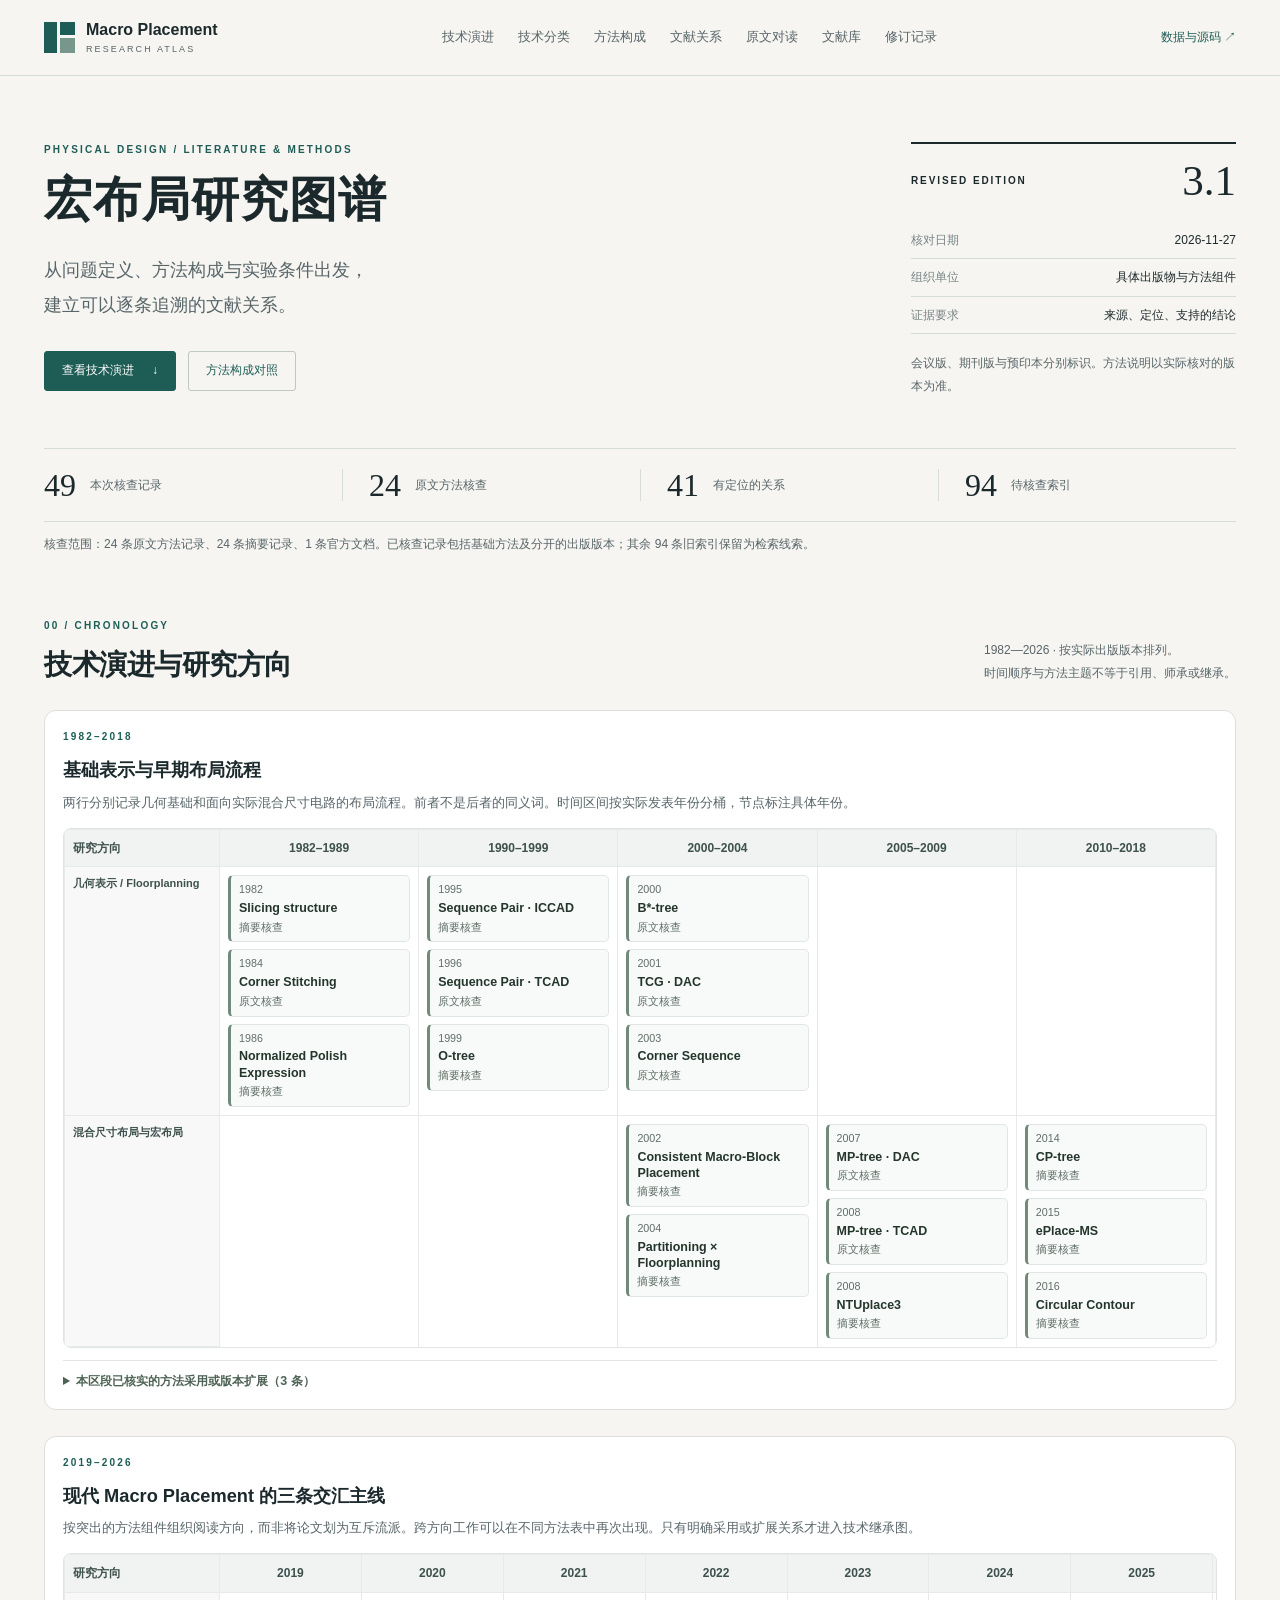
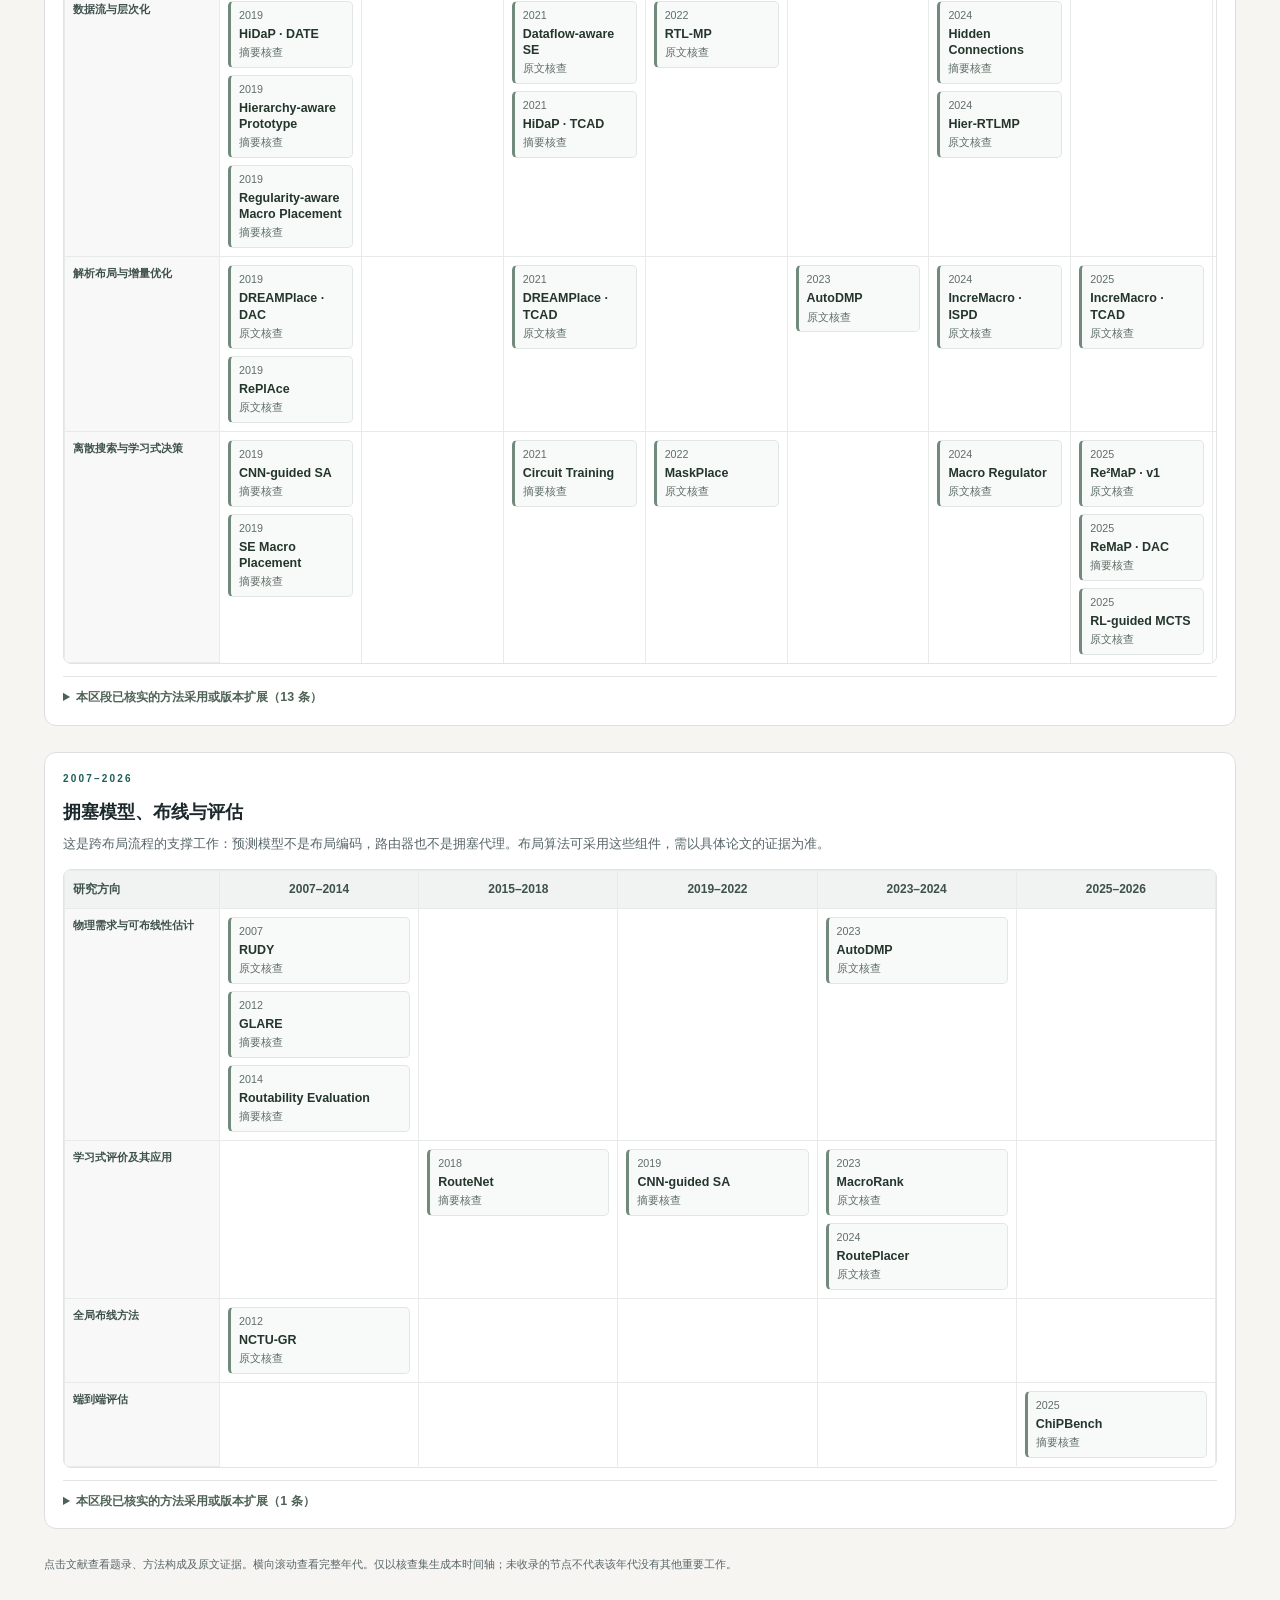
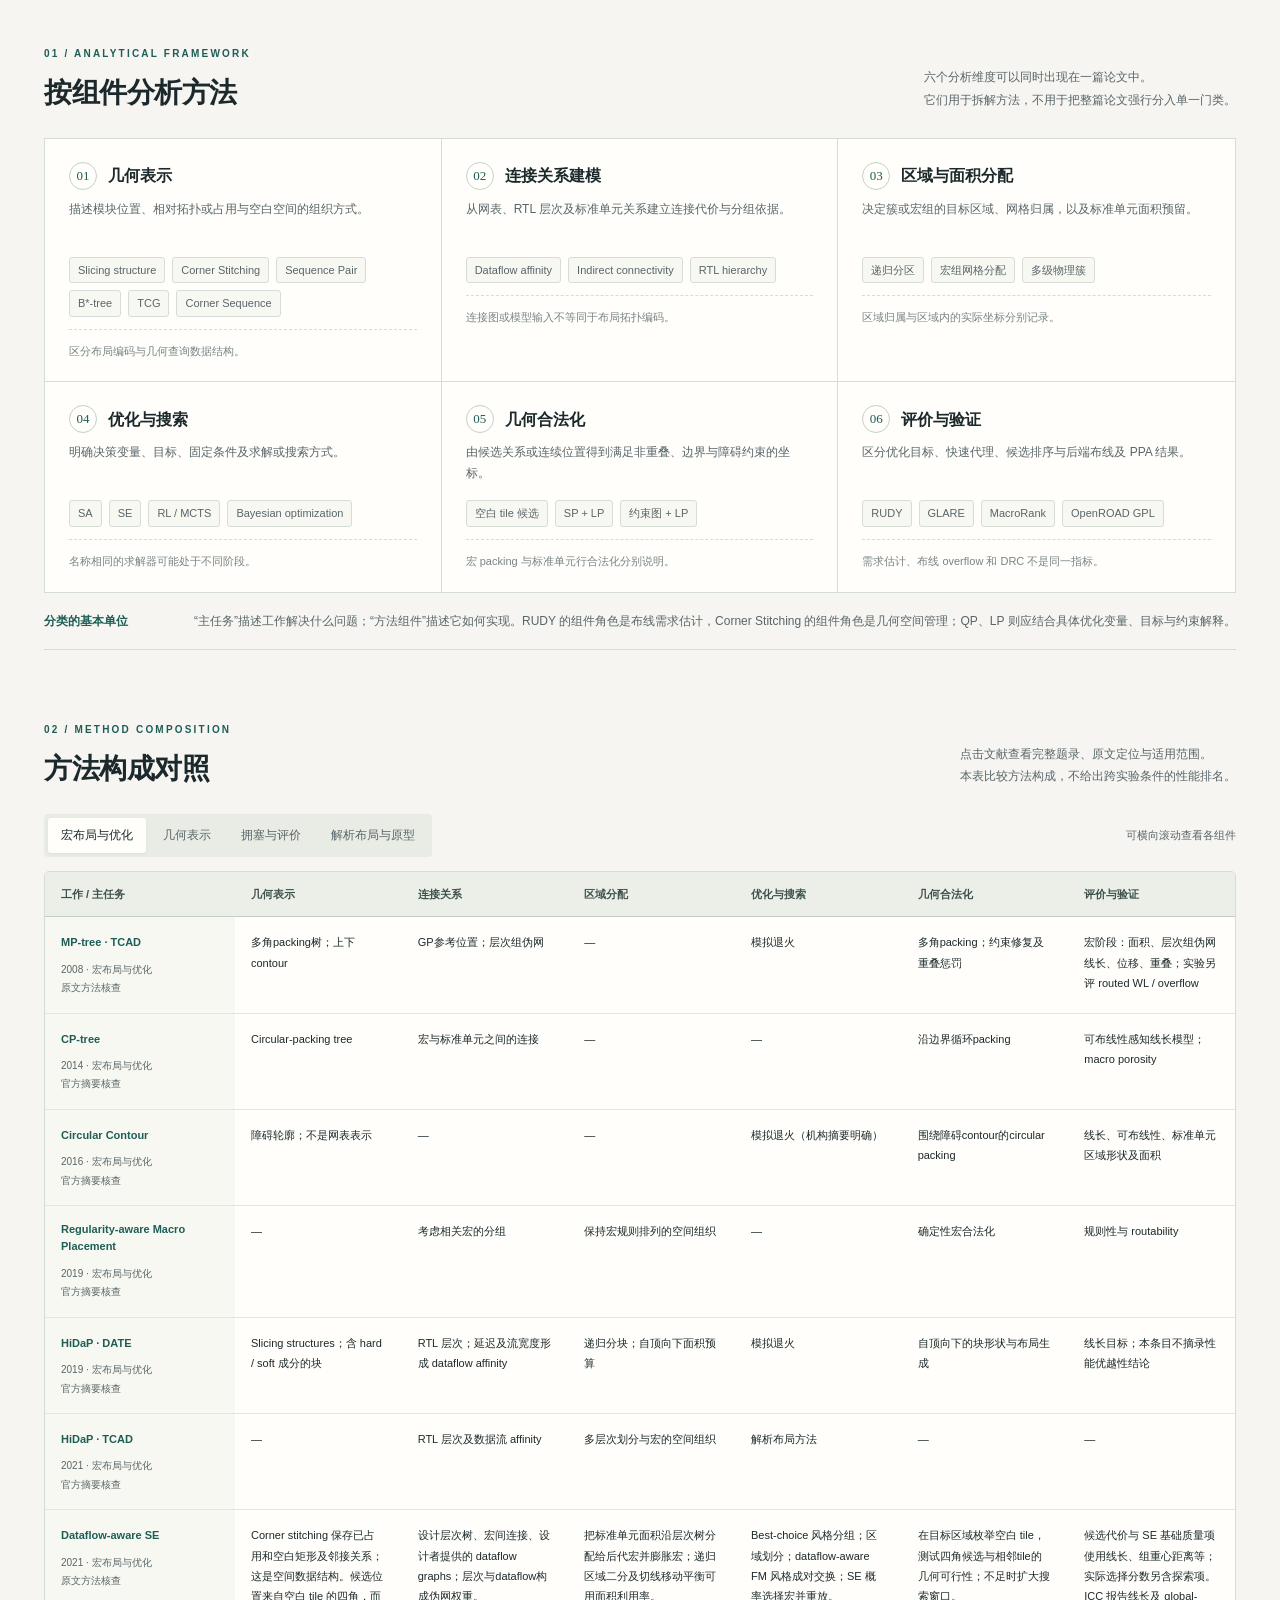
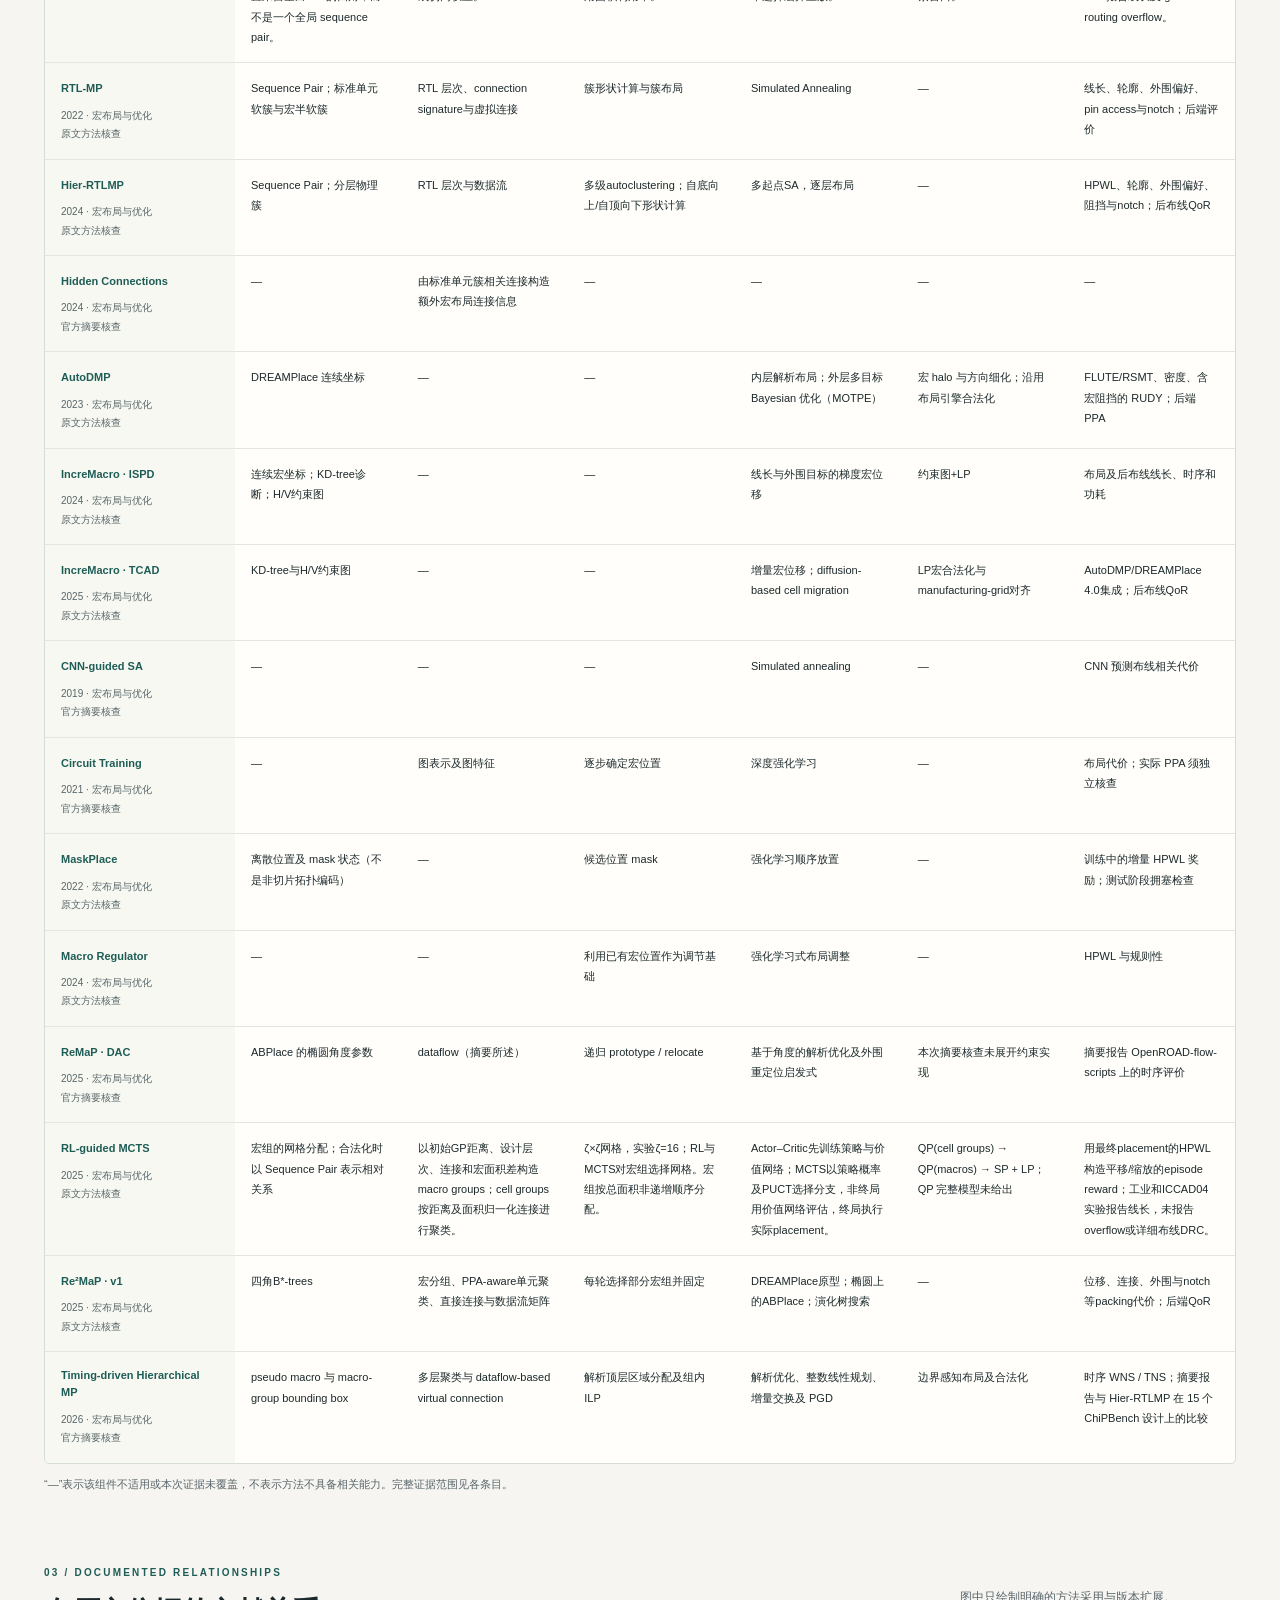
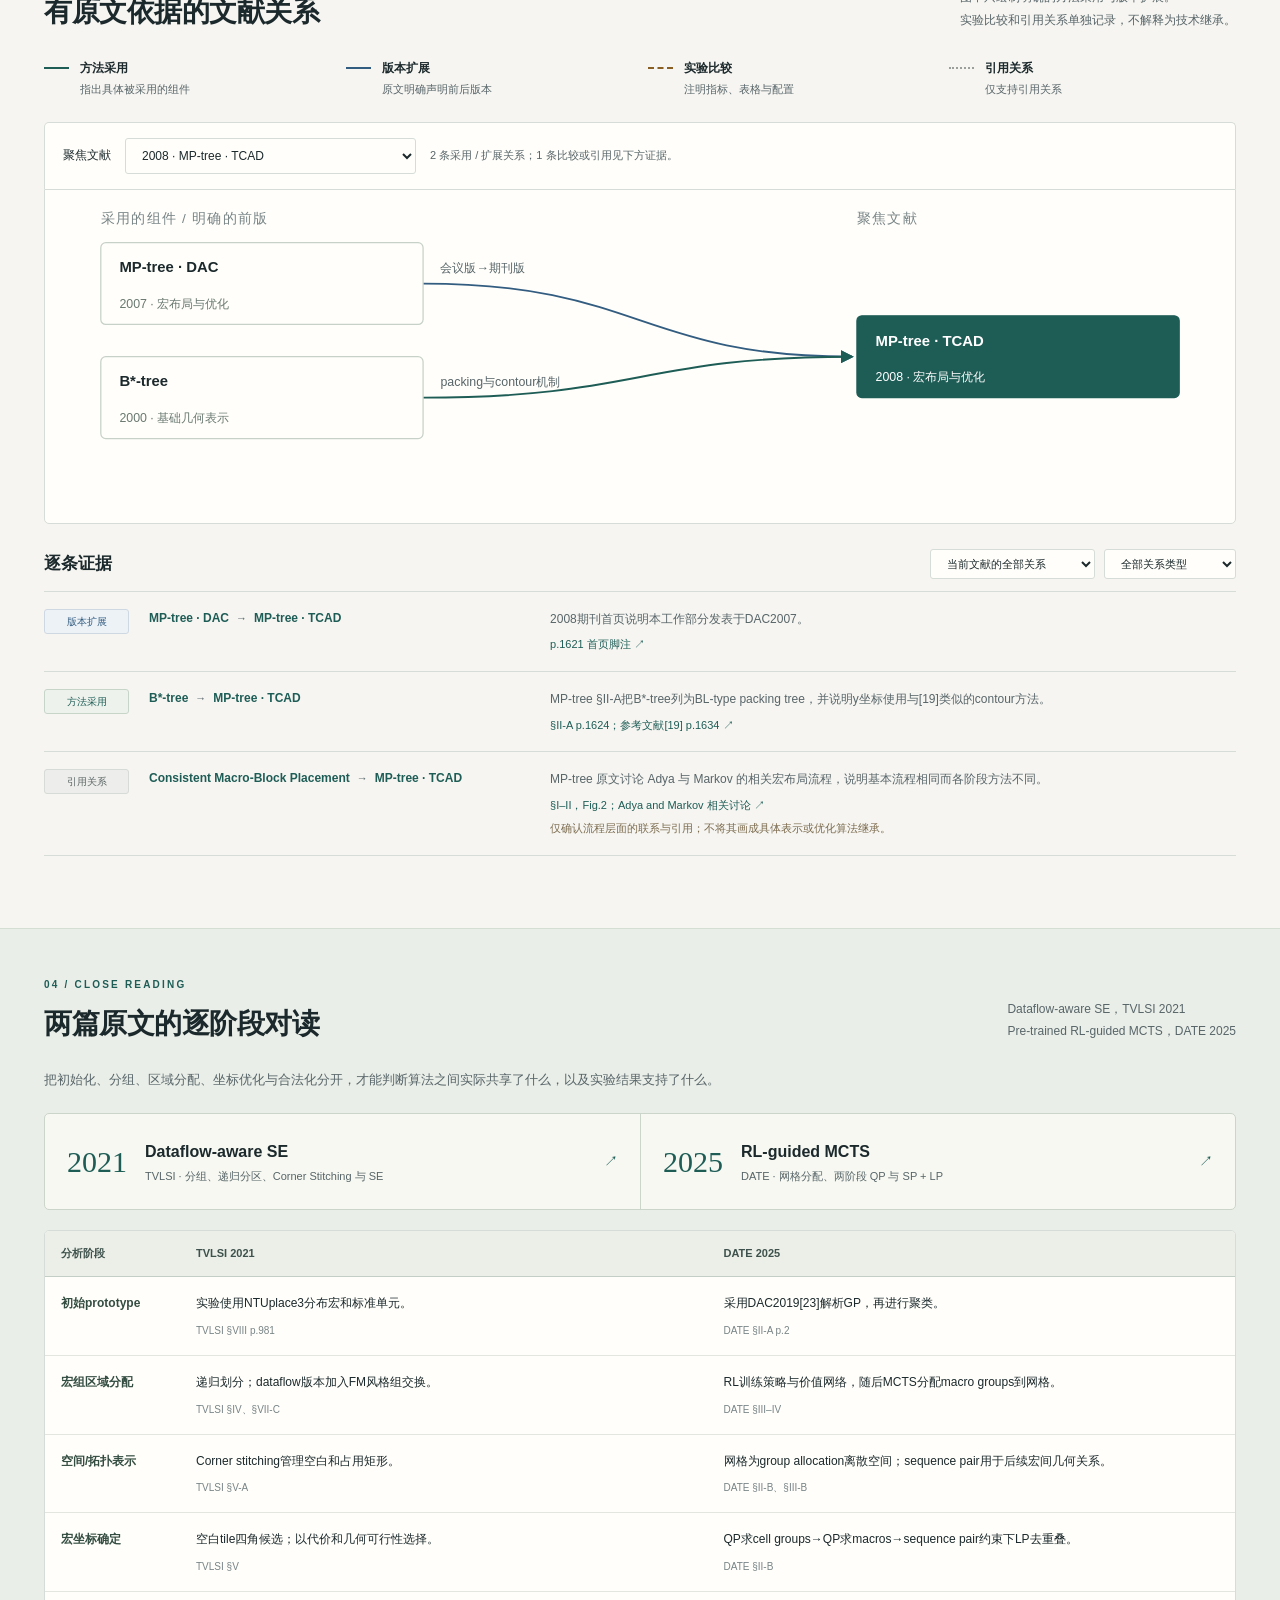
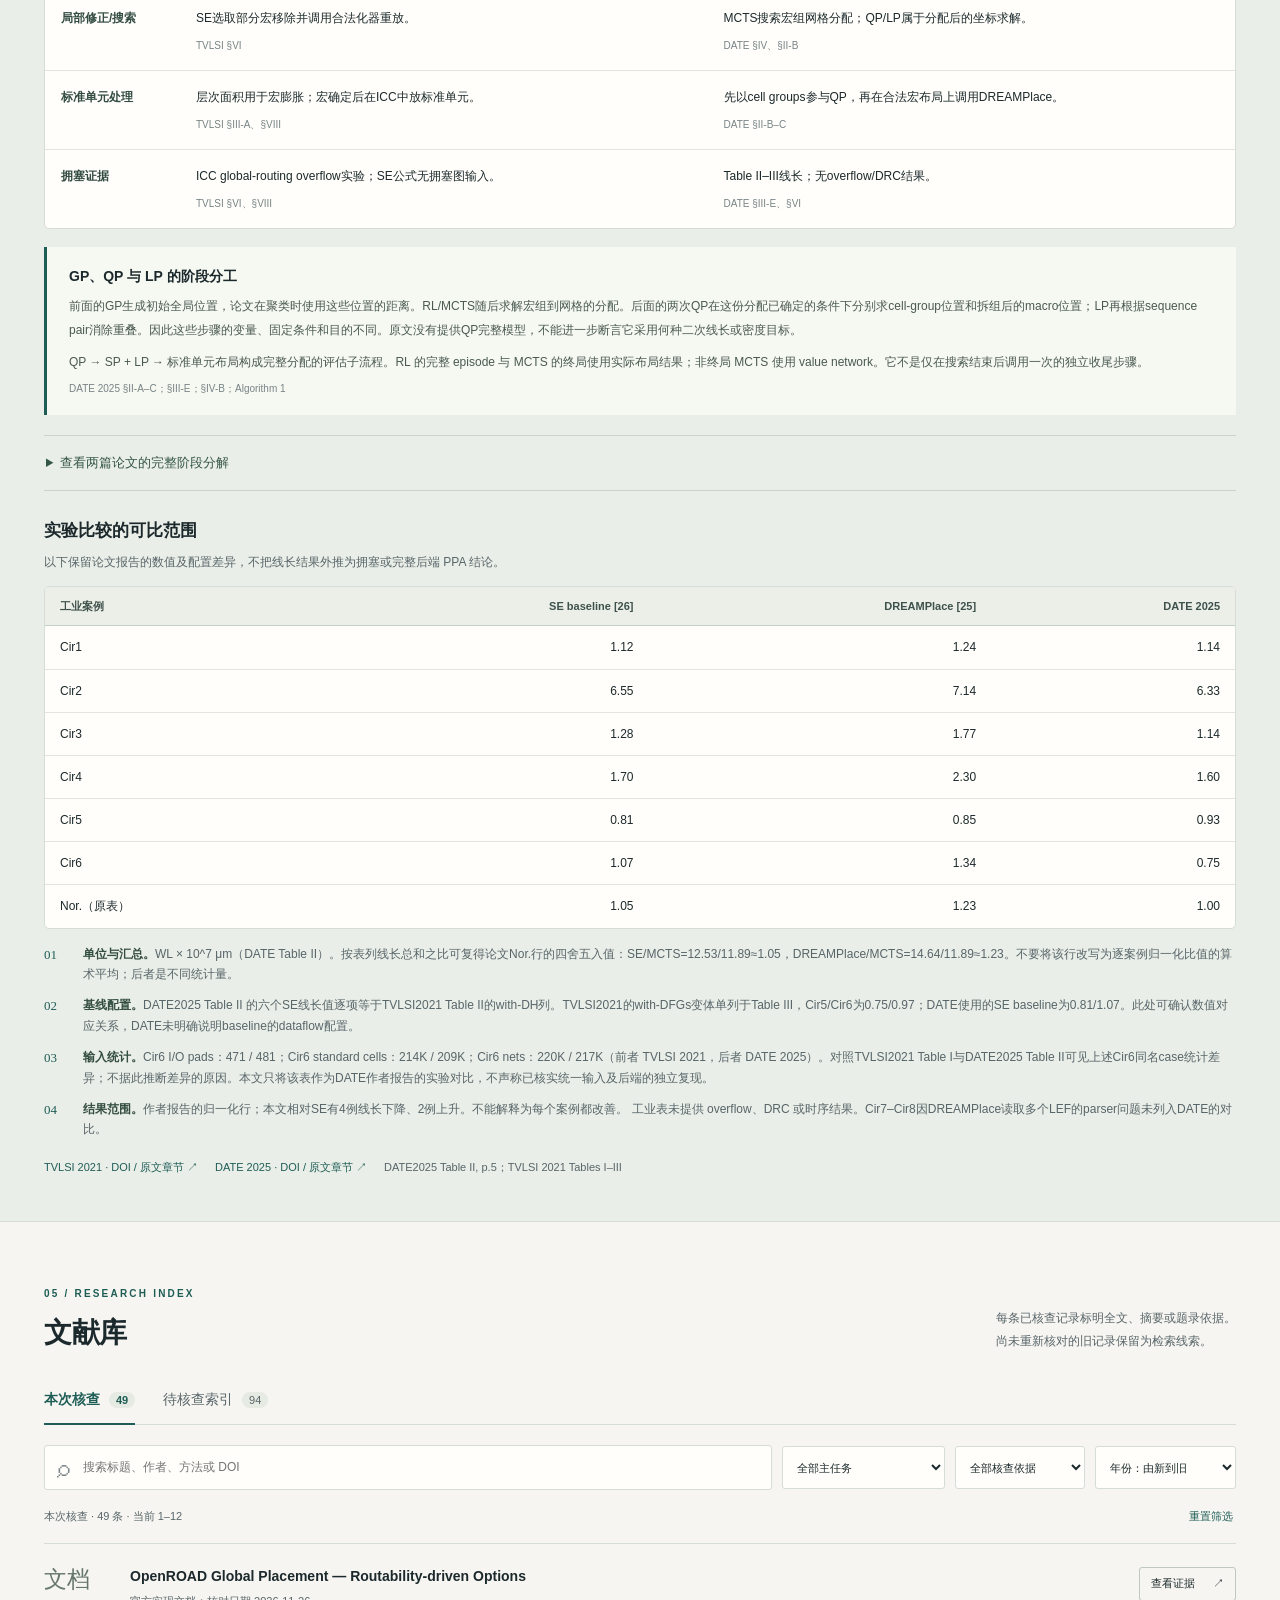
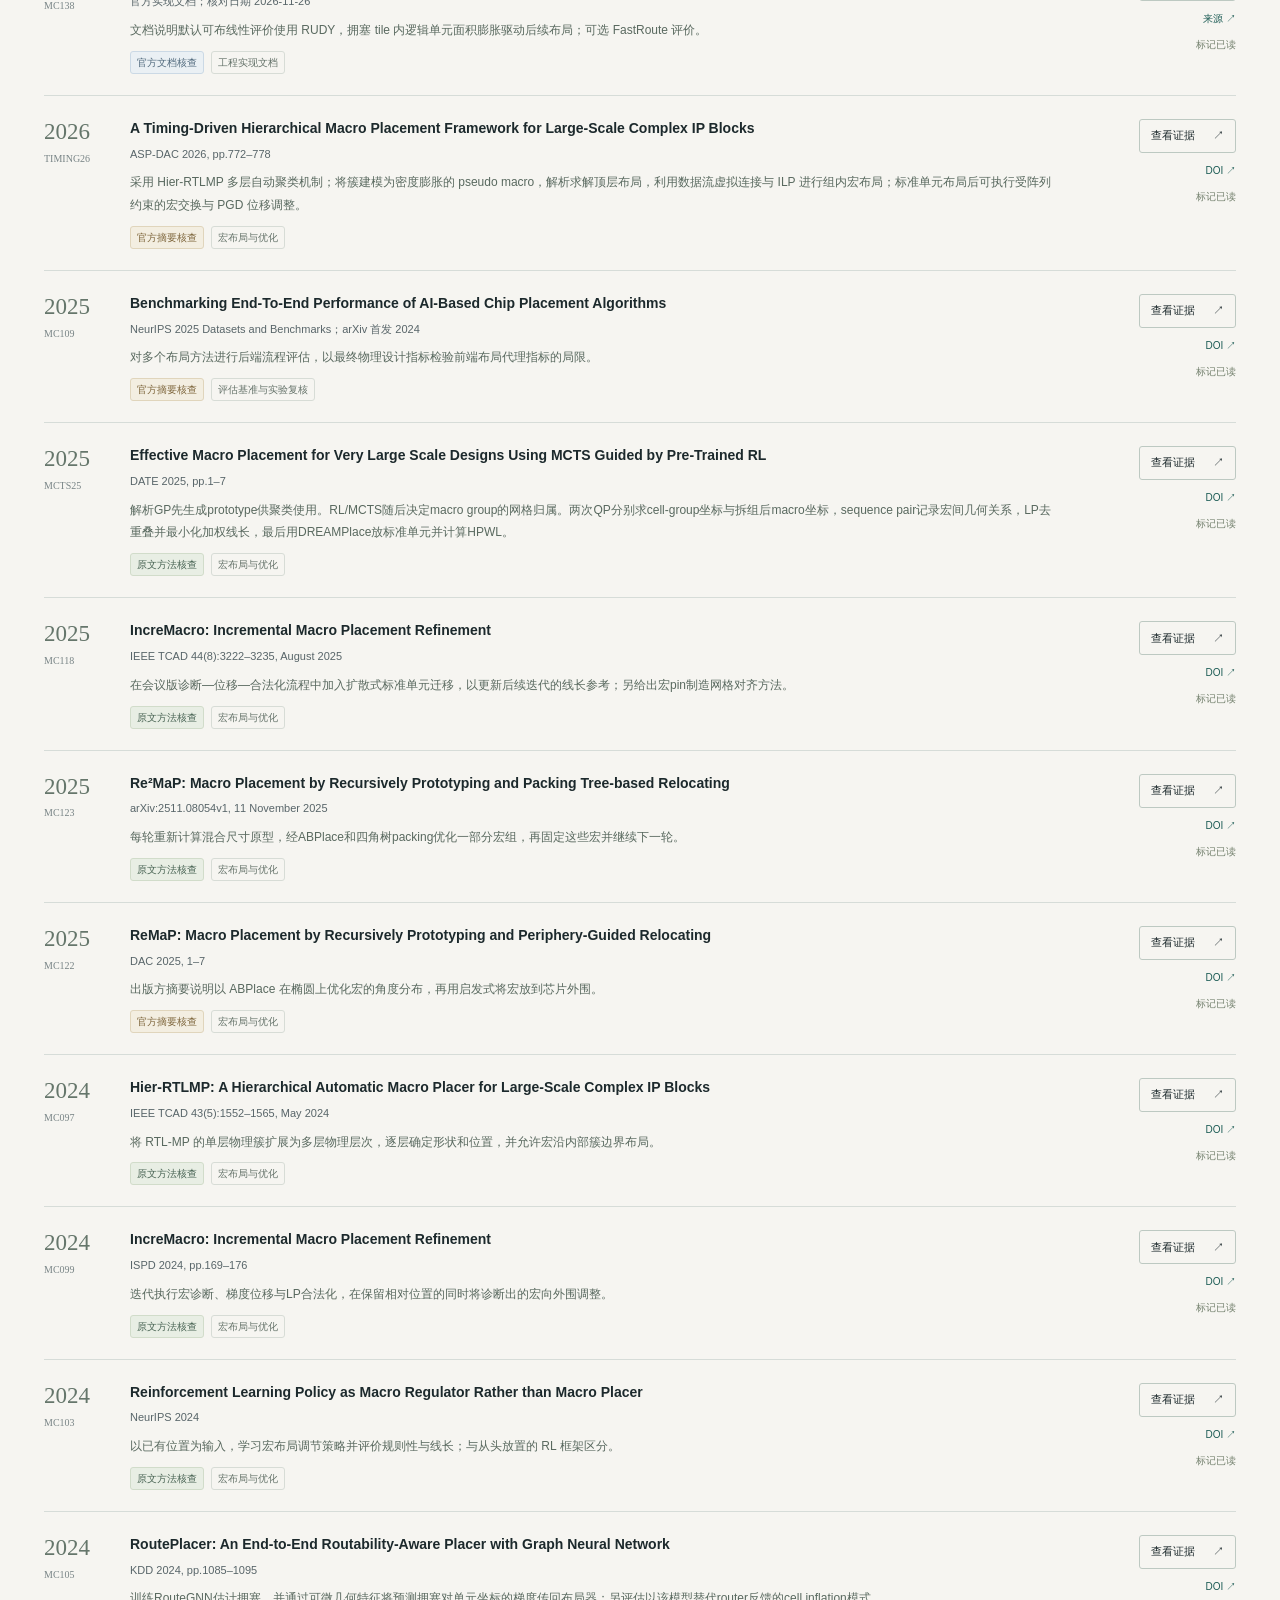
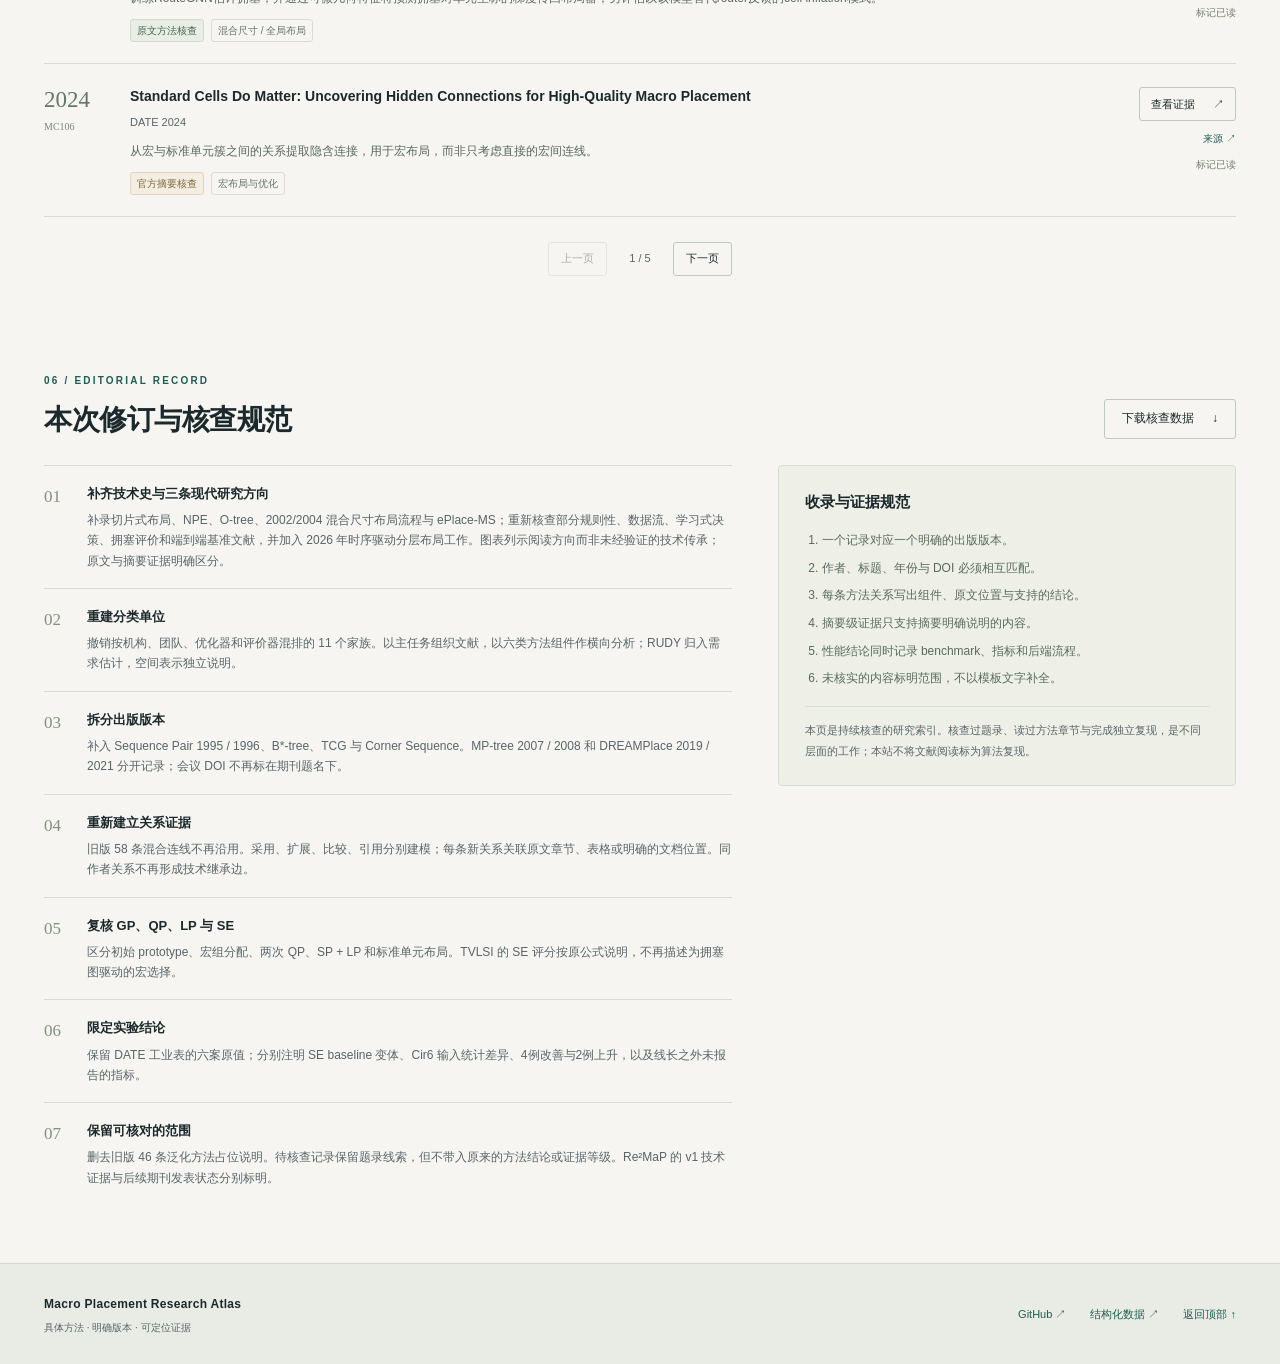
==== index.html @ 0e40bae2 "v3.1: extend verified technical history and separate chronological research tracks" ====
<!doctype html>
<html lang="zh-CN">
<head>
<meta charset="utf-8">
<meta name="viewport" content="width=device-width,initial-scale=1">
<meta name="description" content="宏布局研究图谱：按方法构成组织文献，以原文章节和实验条件核对技术关系。">
<meta name="color-scheme" content="light">
<title>宏布局研究图谱 · Macro Placement Research Atlas</title>
<style>:root{--bg:#f6f5f1;--paper:#fffefa;--ink:#1c292c;--muted:#586569;--soft:#788486;--line:#d6dcd8;--teal:#1e5d56;--teal-light:#e9f0eb;--blue:#335d80;--blue-light:#edf2f7;--sand:#eee9dd;--amber:#895f24;--max:1360px;--radius:5px;--serif:Georgia,'Noto Serif CJK SC','Songti SC','SimSun',serif}*{box-sizing:border-box}html{scroll-behavior:smooth;scroll-padding-top:90px}body{margin:0;background:var(--bg);color:var(--ink);font-family:Inter,-apple-system,BlinkMacSystemFont,'Segoe UI','Noto Sans CJK SC','PingFang SC','Microsoft YaHei',sans-serif;font-size:14px;line-height:1.7}button,input,select{font:inherit;color:inherit}button{cursor:pointer}a{color:var(--teal);text-decoration:none}a:hover{text-decoration:underline}button,a,input,select,summary{outline-offset:4px}button:focus-visible,a:focus-visible,input:focus-visible,select:focus-visible,summary:focus-visible,[tabindex]:focus-visible{outline:2px solid var(--teal)}button:disabled{opacity:.35;cursor:default}h1,h2,h3,h4,p{margin:0}button{background:none;border:0}select,input{background:var(--paper);border:1px solid var(--line);border-radius:3px}select{padding:9px 32px 9px 12px;max-width:100%}input{padding:11px 13px}h2{font-size:28px;letter-spacing:-.5px;line-height:1.4}h3{font-size:17px;font-weight:650}h4{font-size:14px}small{font-size:12px}.page-width{max-width:var(--max);margin:auto;padding-left:44px;padding-right:44px}.masthead{height:76px;position:sticky;top:0;z-index:20;background:rgba(246,245,241,.97);border-bottom:1px solid var(--line);backdrop-filter:blur(12px)}.top-inner{max-width:1472px;padding:0 44px;margin:auto;height:100%;display:flex;align-items:center;gap:34px}.brand{display:flex;align-items:center;gap:10px;color:var(--ink);font-weight:650;font-size:16px;line-height:1.25;white-space:nowrap}.brand:hover{text-decoration:none}.brand-sub{display:block;font-size:9px;letter-spacing:2.1px;font-weight:500;color:var(--muted);margin-top:4px}.brand-symbol{width:32px;height:32px;display:grid;grid-template-columns:13px 15px;grid-template-rows:13px 15px;gap:3px}.brand-symbol i{display:block;background:var(--teal)}.brand-symbol i:first-child{grid-row:span 2}.brand-symbol i:last-child{background:#77968c}.masthead nav{display:flex;align-items:center;gap:24px;margin:auto;white-space:nowrap}.masthead nav a{color:var(--muted);font-size:13px}.source-link{font-size:12px;white-space:nowrap}.hero{display:grid;grid-template-columns:1fr 325px;gap:60px;align-items:start;padding-top:66px;padding-bottom:50px}.eyebrow{font-size:10px;line-height:1.5;letter-spacing:2.2px;font-weight:650;color:var(--teal);margin-bottom:12px}.hero h1{font-family:var(--serif);font-size:48px;letter-spacing:1px;font-weight:600;line-height:1.3}.hero-description{font-size:18px;line-height:1.9;color:var(--muted);margin-top:22px}.hero-actions{display:flex;gap:12px;margin-top:29px;flex-wrap:wrap}.button{display:inline-flex;align-items:center;justify-content:center;gap:18px;min-height:40px;padding:9px 17px;border:1px solid #bdc9c2;background:transparent;border-radius:3px;line-height:1.4;font-size:12px;font-weight:550;text-decoration:none}.button:hover{background:var(--teal-light);text-decoration:none}.button.primary{background:var(--teal);border-color:var(--teal);color:white}.button.primary:hover{background:#174d47}.edition{border-top:2px solid var(--ink);padding:15px 0 0}.edition-top{display:flex;justify-content:space-between;align-items:center}.edition-label{font-size:10px;letter-spacing:1.9px;font-weight:650}.edition-number{font-family:var(--serif);font-size:43px;line-height:1}.edition dl{margin:20px 0 18px;font-size:12px}.edition dl>div{display:flex;justify-content:space-between;padding:8px 0;border-bottom:1px solid var(--line);gap:14px}.edition dt{color:var(--soft)}.edition dd{margin:0;text-align:right}.edition>p{font-size:12px;color:var(--muted);line-height:1.9}.coverage{display:grid;grid-template-columns:repeat(4,1fr);border-top:1px solid var(--line);border-bottom:1px solid var(--line);padding:20px 0}.stat{display:flex;align-items:center;gap:14px;padding-left:26px;border-left:1px solid var(--line)}.stat:first-child{padding-left:0;border-left:0}.stat strong{font-family:var(--serif);font-size:32px;font-weight:400;line-height:1}.stat span{font-size:12px;color:var(--muted)}.coverage-note{font-size:12px;color:var(--muted);margin-top:12px;max-width:1000px}.section{padding-top:64px;padding-bottom:8px}.section-heading{display:flex;align-items:end;justify-content:space-between;gap:35px;margin-bottom:26px}.section-heading>p{font-size:12px;color:var(--muted);line-height:1.9;max-width:500px}.axis-grid{display:grid;grid-template-columns:repeat(3,1fr);border:1px solid var(--line);background:var(--paper)}.axis{padding:23px 24px 21px;border-right:1px solid var(--line);border-bottom:1px solid var(--line)}.axis:nth-child(3n){border-right:0}.axis:nth-child(n+4){border-bottom:0}.axis-top{display:flex;align-items:center;gap:11px;margin-bottom:9px}.axis-code{font-family:var(--serif);font-size:13px;color:var(--teal);border:1px solid #c2d1c6;border-radius:50%;width:28px;height:28px;text-align:center;line-height:26px}.axis h3{font-size:16px}.axis>p{font-size:12px;color:var(--muted);min-height:43px}.axis-examples{display:flex;flex-wrap:wrap;gap:7px;margin-top:15px}.chip{font-size:11px;line-height:1.5;padding:4px 8px;border:1px solid var(--line);border-radius:3px;color:var(--muted);background:#f8f8f3;display:inline-block}.chip:hover{background:var(--teal-light);color:var(--teal)}.axis-boundary{font-size:11px;color:var(--soft);padding-top:12px;margin-top:12px;border-top:1px dashed var(--line)}.definition-note{display:grid;grid-template-columns:138px 1fr;gap:12px;padding:18px 0;border-bottom:1px solid var(--line);font-size:12px}.definition-note strong{font-weight:600;color:var(--teal)}.definition-note p{color:var(--muted)}.toolbar{display:flex;align-items:center;justify-content:space-between;gap:20px;margin-bottom:14px}.segmented{display:flex;gap:4px;background:#e9ece5;padding:4px;border-radius:4px}.segmented button{font-size:12px;padding:7px 13px;color:var(--muted);border-radius:3px}.segmented button[aria-pressed=true]{background:var(--paper);box-shadow:0 1px 3px #1c292c10;color:var(--ink)}.quiet{font-size:11px;color:var(--muted)}.table-frame{overflow:auto;border:1px solid var(--line);border-radius:var(--radius);background:var(--paper)}table{border-collapse:collapse;width:100%;text-align:left}th{font-size:11px;font-weight:650;white-space:nowrap;background:#ebefe8;color:#3e514c;padding:13px 16px;border-bottom:1px solid #c3cec6}td{vertical-align:top;padding:15px 16px;border-bottom:1px solid #e2e6df;font-size:12px;line-height:1.85}tr:last-child>td{border-bottom:0}.method-table{min-width:1190px;table-layout:fixed}.method-table th:first-child{width:190px}.method-table td:first-child,.method-table th:first-child{position:sticky;left:0;background:#f7f8f1;box-shadow:1px 0 #d6dcd8;z-index:1}.method-table th:first-child{background:#ebefe8}.method-table td{font-size:11px}.paper-link{padding:0;text-align:left;color:var(--teal);font-weight:600;line-height:1.55}.paper-link:hover{text-decoration:underline}.matrix-paper small{display:block;margin-top:8px;font-size:10px;color:var(--muted)}.table-note{font-size:11px;color:var(--muted);margin-top:11px}.relation-definitions{display:grid;grid-template-columns:repeat(4,1fr);gap:15px;margin-bottom:23px}.relation-definitions>div{font-size:11px;display:grid;grid-template-columns:28px 1fr;column-gap:8px;row-gap:2px}.relation-definitions strong{font-size:12px;font-weight:600}.relation-definitions span:last-child{grid-column:2;color:var(--muted)}.relation-key{display:block;width:25px;align-self:center;border-top:2px solid var(--teal)}.relation-key.extend{border-color:var(--blue)}.relation-key.compare{border-color:var(--amber);border-top-style:dashed}.relation-key.cite{border-color:#9a9f9b;border-top-style:dotted}.graph-controls{display:flex;gap:14px;align-items:center;padding:15px 18px;background:var(--paper);border:1px solid var(--line);border-bottom:0;border-radius:5px 5px 0 0;font-size:12px;flex-wrap:wrap}.graph-controls select{max-width:440px;font-size:12px}.graph-frame{overflow:auto;background:var(--paper);border:1px solid var(--line);border-radius:0 0 5px 5px;min-height:220px}.graph-frame svg{display:block;margin:auto;width:100%;min-width:720px;font-family:inherit}.graph-node{cursor:pointer}.graph-node rect{fill:#fffefa;stroke:#c7d1c7;stroke-width:1}.graph-node:hover rect,.graph-node:focus rect{stroke:var(--teal);stroke-width:2}.graph-node.focus rect{fill:var(--teal);stroke:var(--teal)}.graph-node text{fill:var(--ink)}.graph-node .node-sub{fill:#697871}.graph-node.focus text,.graph-node.focus .node-sub{fill:white}.graph-line{fill:none;stroke-width:1.5}.graph-label{font-size:10px;fill:var(--muted)}.graph-heading{font-size:11px;fill:var(--soft);letter-spacing:1px}.empty{padding:38px 24px;text-align:center;font-size:13px;color:var(--muted)}.relationship-table-head{display:flex;align-items:center;justify-content:space-between;gap:20px;margin:25px 0 12px}.filters-inline{display:flex;gap:9px}.filters-inline select{font-size:11px;padding-top:7px;padding-bottom:7px}.relation-list{border-top:1px solid var(--line)}.relation-row{display:grid;grid-template-columns:85px minmax(230px,1fr) minmax(280px,1.8fr);gap:20px;padding:17px 0;border-bottom:1px solid var(--line);font-size:12px}.relation-type{height:max-content;font-size:10px;display:inline-block;padding:3px 7px;border:1px solid #c7d5c9;border-radius:3px;background:#edf2ec;color:var(--teal);text-align:center}.relation-type.extends{background:var(--blue-light);color:var(--blue);border-color:#ced8e3}.relation-type.compares{background:#f4eee2;color:var(--amber);border-color:#dfd0b6}.relation-type.cites{background:#ededeb;color:#5d6867;border-color:#d6dbd8}.relation-endpoints{display:flex;flex-wrap:wrap;align-items:baseline;gap:7px}.relation-endpoints .paper-link{font-size:12px}.relation-detail p{color:var(--muted)}.relation-locator{display:block;font-size:11px;margin-top:6px}.relation-limit{display:block;font-size:11px;color:#7c6c4f;margin-top:5px}.comparison-section{margin-top:64px;background:#eaeee8;border-top:1px solid #d4ded3;border-bottom:1px solid #d4ded3;padding:48px 0 45px}.section-intro{font-size:13px;color:var(--muted);max-width:820px;margin-bottom:22px}.paper-pair-head{display:grid;grid-template-columns:1fr 1fr;border:1px solid #cbd5ca;border-radius:5px;overflow:hidden;margin-bottom:20px;background:#f6f8f1}.paper-pair-head button{display:flex;text-align:left;align-items:center;gap:18px;padding:22px}.paper-pair-head button+button{border-left:1px solid #cbd5ca}.paper-pair-head button:hover{background:#fffefa}.pair-year{font-family:var(--serif);font-size:30px;color:var(--teal)}.paper-pair-head strong{display:block;font-size:16px;font-weight:600}.paper-pair-head small{display:block;font-size:11px;color:var(--muted);margin-top:2px}.paper-pair-head button>span:last-child{margin-left:auto;color:var(--teal)}.pair-table{min-width:650px;table-layout:fixed}.pair-table th:first-child{width:135px}.pair-table td:first-child{font-weight:600;color:#344d42}.pair-table td{line-height:1.9}.source-locator{display:block;font-size:10px;color:var(--soft);margin-top:6px}.technical-note{margin-top:18px;border-left:3px solid var(--teal);background:#f6f8f2;padding:18px 22px}.technical-note h3{font-size:14px;margin-bottom:6px}.technical-note p{font-size:12px;color:#4a5a51;line-height:2}.technical-note p+p{margin-top:8px}.pipeline-details{border-top:1px solid #cad5c9;border-bottom:1px solid #cad5c9;margin-top:20px}.pipeline-details summary{cursor:pointer;padding:16px 2px;font-size:13px;font-weight:550;color:#345647}.pipeline-columns{display:grid;grid-template-columns:1fr 1fr;gap:30px;padding:2px 0 22px}.pipeline-column h4{font-size:14px;margin-bottom:18px}.pipeline-step{display:grid;grid-template-columns:26px 1fr;gap:13px;margin-bottom:17px}.step-no{font-family:var(--serif);color:var(--teal);width:24px;height:24px;border:1px solid #bfcfbd;border-radius:50%;line-height:22px;text-align:center;font-size:12px}.pipeline-step h5{font-size:12px;margin:0 0 4px}.pipeline-step p{font-size:11px;color:var(--muted)}.pipeline-step p strong{font-weight:550;color:#3b5447}.experiment-heading{margin:26px 0 13px}.experiment-heading>p{font-size:12px;color:var(--muted);margin-top:6px}.experiment-table{min-width:660px;font-variant-numeric:tabular-nums}.experiment-table td,.experiment-table th{padding:10px 15px}.experiment-table tbody td:not(:first-child){text-align:right}.experiment-table thead th:not(:first-child){text-align:right}.experiment-notes{display:grid;gap:11px;margin-top:15px}.experiment-note{display:grid;grid-template-columns:29px 1fr;gap:10px;font-size:12px;color:var(--muted)}.experiment-note>span{font-family:var(--serif);font-size:13px;color:var(--teal)}.experiment-note strong{color:#334d40;font-weight:600}.comparison-sources{margin-top:18px;font-size:11px;color:var(--muted);display:flex;flex-wrap:wrap;gap:17px}.library-tabs{display:flex;gap:28px;border-bottom:1px solid var(--line);margin-bottom:20px}.library-tabs button{padding:9px 0 13px;color:var(--muted);font-size:14px;position:relative}.library-tabs button[aria-selected=true]{color:var(--teal);font-weight:650}.library-tabs button[aria-selected=true]:after{content:'';display:block;height:2px;position:absolute;bottom:-1px;left:0;right:0;background:var(--teal)}.library-tabs span{font-size:11px;background:#e5eae2;padding:2px 7px;border-radius:10px;margin-left:5px}.search-toolbar{display:flex;gap:10px;align-items:center}.search-field{display:flex;align-items:center;background:var(--paper);border:1px solid var(--line);border-radius:3px;flex:1;min-width:160px}.search-field>span{font-size:25px;line-height:1;padding-left:12px;color:var(--soft)}.search-field input{border:0;width:100%;background:transparent;min-width:0;font-size:12px}.search-toolbar select{font-size:11px;height:43px;padding-left:10px}.library-state{display:flex;align-items:center;justify-content:space-between;margin:14px 0;font-size:11px;color:var(--muted)}.text-button{font-size:11px;color:var(--teal);padding:3px}.text-button:hover{text-decoration:underline}.pending-note{background:#f0eadc;border:1px solid #ddd2b9;border-radius:3px;color:#74603f;font-size:12px;padding:12px 16px;margin-bottom:15px}.paper-list{border-top:1px solid var(--line)}.paper-row{display:grid;grid-template-columns:66px 1fr 132px;gap:20px;padding:21px 0;border-bottom:1px solid var(--line)}.paper-year{font-family:var(--serif);font-size:23px;line-height:1.3;color:#65766b}.paper-year span{font-family:inherit;display:block;font-size:10px;color:var(--soft);margin-top:5px}.paper-title{font-size:14px;font-weight:600;color:var(--ink);line-height:1.6;text-align:left;padding:0}.paper-title:hover{color:var(--teal);text-decoration:underline}.paper-byline{font-size:11px;color:var(--muted);margin-top:4px}.paper-method{font-size:12px;color:#59695f;margin-top:8px;line-height:1.9;max-width:930px}.paper-flags{display:flex;align-items:center;gap:7px;flex-wrap:wrap;margin-top:9px}.badge{font-size:10px;line-height:1.5;padding:3px 6px;border-radius:3px;color:#496454;background:#e8eee4;border:1px solid #d1dcca;white-space:nowrap}.badge.abstract{background:#f3eee1;border-color:#e0d5bc;color:#7e663c}.badge.metadata{background:#eeefed;border-color:#d7dcd6;color:#69736b}.badge.documentation{background:#eaf0f4;border-color:#cbd9e5;color:#526b7e}.badge.role{background:transparent;color:#65736a;border-color:#d7dcd6}.paper-actions{display:flex;flex-direction:column;align-items:end;gap:9px;justify-content:start;padding-top:2px}.paper-actions .button{font-size:11px;min-height:34px;padding:7px 11px}.paper-actions .source-short{font-size:10px}.paper-read{font-size:10px;color:#74816e;padding:0}.paper-read.is-read{color:var(--teal)}.pagination{display:flex;justify-content:center;align-items:center;gap:22px;margin:25px 0}.pagination .button{font-size:11px;min-height:34px;padding:7px 12px}.pagination span{font-size:11px;color:var(--muted)}.revision-section{padding-bottom:58px}.revision-grid{display:grid;grid-template-columns:1.5fr 1fr;gap:46px}.revision-item{display:grid;grid-template-columns:31px 1fr;gap:12px;padding:17px 0;border-top:1px solid var(--line)}.revision-item>span{font-family:var(--serif);font-size:17px;color:#81917f}.revision-item h3{font-size:13px;margin-bottom:5px}.revision-item p{font-size:12px;color:var(--muted)}.standards{background:#eef0e8;border:1px solid var(--line);border-radius:4px;padding:23px 26px;align-self:start}.standards h3{font-size:15px}.standards ol{padding-left:17px;font-size:12px;color:#586b5c;line-height:2.3;margin:13px 0}.standards p{font-size:11px;line-height:1.9;color:var(--muted);border-top:1px solid #d4ded0;padding-top:13px}footer{background:#e9ece4;border-top:1px solid #d0d9cd;padding:28px 0}.footer-inner{display:flex;align-items:center;justify-content:space-between;gap:20px}.footer-inner strong{font-size:12px;letter-spacing:.3px}.footer-inner p{font-size:10px;color:var(--muted);margin-top:3px}.footer-inner>div:last-child{display:flex;gap:24px;font-size:11px}dialog{border:0;border-radius:7px;max-width:880px;width:calc(100% - 32px);max-height:calc(100dvh - 50px);padding:0;background:var(--paper);color:var(--ink);box-shadow:0 24px 100px #132d2650}dialog::backdrop{background:rgba(21,36,29,.48);backdrop-filter:blur(2px)}.dialog-shell{padding:0 35px 32px}.dialog-tools{position:sticky;top:0;background:var(--paper);display:flex;align-items:center;justify-content:space-between;padding:18px 0 10px;border-bottom:1px solid var(--line);z-index:2;margin-bottom:20px}.dialog-tools>span{font-size:10px;letter-spacing:1.2px;color:var(--muted)}.close-button{font-size:27px;line-height:30px;width:34px;height:34px;color:var(--muted)}.close-button:hover{background:#e9eee5}.dialog-title{font-family:var(--serif);font-size:25px;line-height:1.5;font-weight:600;letter-spacing:.1px}.dialog-authors{margin-top:12px;font-size:12px;color:var(--muted)}.dialog-biblio{font-size:12px;color:var(--muted);margin-top:7px}.dialog-links{display:flex;flex-wrap:wrap;gap:11px;margin-top:16px;font-size:11px}.dialog-section{margin-top:24px;border-top:1px solid var(--line);padding-top:18px}.dialog-section h3{font-size:14px;margin-bottom:10px}.dialog-section p,.dialog-section li{font-size:12px;color:#536559;line-height:1.95}.dialog-section ul{padding-left:18px;margin:0}.component-list{display:grid;grid-template-columns:110px 1fr;gap:0;margin:0}.component-list dt,.component-list dd{border-bottom:1px solid #e3e7df;padding:9px 0;font-size:12px}.component-list dt{color:var(--muted)}.component-list dd{margin:0;color:#3f5948}.evidence-item{padding:12px 0;border-bottom:1px solid #e1e6de}.evidence-item:first-child{padding-top:0}.evidence-item:last-child{border:0}.evidence-item strong{font-weight:550;font-size:12px}.evidence-item a{font-size:11px;display:block;margin-top:6px;overflow-wrap:anywhere}.evidence-item p{margin-top:4px}.citation-box{font-size:11px;line-height:1.9;color:var(--muted);padding:14px;background:#f0f2ea;border-radius:3px;overflow-wrap:anywhere}.publication-status{padding:12px 15px;font-size:11px;background:#edf1e9;border:1px solid #d6dfce;margin-top:17px;line-height:1.9}.toast{position:fixed;bottom:22px;left:50%;transform:translateX(-50%);z-index:100;background:#203e31;color:#fff;padding:11px 20px;border-radius:4px;box-shadow:0 4px 25px #193c2830;font-size:12px;max-width:90vw}.skip-link{position:absolute;top:-60px;left:15px;z-index:101;padding:10px 15px;background:var(--teal);color:white}.skip-link:focus{top:5px}.sr-only{position:absolute;width:1px;height:1px;padding:0;margin:-1px;overflow:hidden;clip:rect(0,0,0,0);white-space:nowrap;border:0}[hidden]{display:none!important}
@media(min-width:1500px){.top-inner{gap:45px}.masthead nav{gap:30px}.hero{padding-top:78px}.hero h1{font-size:54px}}
@media(max-width:1100px){.top-inner{padding:0 25px;gap:20px}.masthead nav{gap:17px}.source-link{display:none}.page-width{padding-left:30px;padding-right:30px}.hero{gap:35px;grid-template-columns:1fr 285px}.hero h1{font-size:43px}.hero-description{font-size:16px}.axis{padding:20px}.relation-row{grid-template-columns:80px 1fr 1.5fr}.paper-row{grid-template-columns:55px 1fr 110px}.search-toolbar{flex-wrap:wrap}.search-field{flex-basis:100%}.search-toolbar select{flex:1}.revision-grid{gap:28px}}
@media(max-width:760px){html{scroll-padding-top:108px}.masthead{height:auto}.top-inner{padding:13px 20px 0;display:block}.brand{font-size:14px;width:max-content}.brand-symbol{width:26px;height:26px;grid-template-columns:10px 13px;grid-template-rows:10px 13px;gap:3px}.brand-sub{font-size:8px;margin-top:3px}.masthead nav{overflow:auto;margin:11px -20px 0;padding:0 20px;gap:23px;height:39px}.masthead nav a{font-size:11px;display:flex;align-items:center;height:100%;white-space:nowrap}.page-width{padding-left:20px;padding-right:20px}.hero{grid-template-columns:1fr;gap:30px;padding-top:35px;padding-bottom:28px}.hero h1{font-size:37px}.hero .eyebrow{font-size:8px;letter-spacing:1.6px}.hero-description{font-size:15px;line-height:1.9;margin-top:16px}.hero-actions{margin-top:22px;gap:9px}.hero-actions .button{font-size:11px;padding:9px 12px;gap:10px}.edition{display:none}.coverage{grid-template-columns:1fr 1fr;gap:18px 0;padding:19px 0}.stat{padding-left:19px;gap:11px}.stat:nth-child(3){padding-left:0;border-left:0}.stat strong{font-size:29px}.stat span{font-size:10px}.coverage-note{font-size:10px;line-height:1.9}.section{padding-top:43px}.section-heading{display:block;margin-bottom:20px}.section-heading>p{margin-top:12px;font-size:11px}.section-heading>.button{margin-top:18px}.eyebrow{font-size:9px;letter-spacing:1.5px;margin-bottom:8px}h2{font-size:24px}.axis-grid{grid-template-columns:1fr 1fr}.axis{padding:17px 15px}.axis:nth-child(3n){border-right:1px solid var(--line)}.axis:nth-child(2n){border-right:0}.axis:nth-child(n+4){border-bottom:1px solid var(--line)}.axis:nth-child(n+5){border-bottom:0}.axis h3{font-size:14px}.axis-top{gap:8px}.axis-code{width:23px;height:23px;font-size:11px;line-height:21px;flex-shrink:0}.axis>p{font-size:11px;min-height:60px}.axis-examples{gap:5px;margin-top:12px}.chip{font-size:9px;padding:3px 6px}.axis-boundary{font-size:10px}.definition-note{grid-template-columns:1fr;gap:5px;font-size:11px;padding:15px 0}.toolbar{align-items:start;gap:9px;flex-direction:column}.segmented{width:100%;justify-content:space-between}.segmented button{font-size:10px;padding:7px 9px;flex:1}.toolbar>.quiet{align-self:flex-end;font-size:10px}.method-table{min-width:1120px}.method-table th:first-child{width:158px}.method-table td,.method-table th{padding:12px}.relation-definitions{grid-template-columns:1fr 1fr;gap:15px 10px}.relation-definitions>div{font-size:10px;grid-template-columns:22px 1fr}.relation-key{width:20px}.relation-definitions strong{font-size:11px}.graph-controls{padding:12px;gap:9px;font-size:11px}.graph-controls select{width:calc(100% - 65px);font-size:11px}.graph-controls>.quiet{font-size:10px}.graph-frame svg{min-width:720px}.relationship-table-head{align-items:start;flex-direction:column;gap:12px}.filters-inline{width:100%}.filters-inline select{max-width:calc(50% - 5px);font-size:10px;flex:1;padding-left:7px;padding-right:19px}.relation-row{grid-template-columns:72px 1fr;gap:9px 12px;padding:15px 0}.relation-detail{grid-column:2}.relation-type{font-size:9px}.relation-endpoints .paper-link{font-size:11px}.relation-detail p{font-size:11px}.relation-locator,.relation-limit{font-size:10px}.comparison-section{margin-top:43px;padding:36px 0}.section-intro{font-size:12px}.paper-pair-head{grid-template-columns:1fr}.paper-pair-head button{padding:15px;gap:13px}.paper-pair-head button+button{border-left:0;border-top:1px solid #cbd5ca}.pair-year{font-size:25px}.paper-pair-head strong{font-size:14px}.paper-pair-head small{font-size:10px}.pair-table th:first-child{width:98px}.pair-table th,.pair-table td{padding:12px}.technical-note{padding:15px}.technical-note h3{font-size:13px}.technical-note p{font-size:11px}.pipeline-columns{grid-template-columns:1fr;gap:8px}.experiment-heading h3{font-size:15px}.experiment-heading>p{font-size:11px}.experiment-note{font-size:11px;grid-template-columns:22px 1fr;gap:5px}.comparison-sources{font-size:10px;gap:10px}.library-tabs{gap:24px}.library-tabs button{font-size:13px}.search-toolbar{gap:7px}.search-toolbar select{font-size:10px;padding:7px 17px 7px 7px;height:37px;min-width:0}.paper-row{grid-template-columns:41px 1fr;gap:10px;padding:19px 0}.paper-year{font-size:19px}.paper-year span{font-size:8px}.paper-title{font-size:13px}.paper-byline{font-size:10px}.paper-method{font-size:11px}.paper-actions{grid-column:2;flex-direction:row;align-items:center;gap:15px;margin-top:2px}.paper-actions .button{font-size:10px;min-height:30px;padding:6px 10px}.paper-actions .source-short{font-size:10px}.badge{font-size:9px}.revision-grid{grid-template-columns:1fr;gap:25px}.revision-item{grid-template-columns:23px 1fr;gap:9px}.revision-item h3{font-size:13px}.revision-item p{font-size:11px}.standards{padding:20px}.standards ol{font-size:11px}.footer-inner{flex-direction:column;align-items:start;gap:18px}.footer-inner>div:last-child{gap:20px;font-size:10px}.dialog-shell{padding:0 20px 24px}.dialog-title{font-size:21px}.dialog-authors,.dialog-biblio{font-size:11px}.component-list{grid-template-columns:86px 1fr}.component-list dt,.component-list dd{font-size:11px}.dialog-section p,.dialog-section li{font-size:11px}.dialog-tools{padding-top:11px;margin-bottom:17px}.dialog-links .button{font-size:10px;padding:8px 12px}.dialog-section{margin-top:19px;padding-top:15px}.desktop-break{display:none}}
@media(prefers-reduced-motion:reduce){html{scroll-behavior:auto}*{transition:none!important}}
@media print{.masthead,.hero-actions,.dialog-tools,.graph-controls,.paper-actions,.search-toolbar,.pagination,.library-tabs,.button,footer{display:none!important}body{background:white;font-size:10pt}.page-width{padding:0;max-width:none}.hero{padding:15px 0;display:block}.hero h1{font-size:30px}.edition{display:none}.section{padding-top:25px}.coverage-note,.section-heading>p{font-size:9pt}.axis-grid{break-inside:avoid}.comparison-section{padding:22px 0;background:white}.table-frame{overflow:visible}.method-table{min-width:0}.method-table td,.method-table th{font-size:6pt;padding:6px}.method-table th:first-child{width:105px}.method-table td:first-child,.method-table th:first-child{position:static}.pair-table,.experiment-table{min-width:0}.paper-row,.revision-item{break-inside:avoid}dialog[open]{position:static;max-height:none;width:100%;max-width:none;box-shadow:none}.graph-frame svg{min-width:0}.section-heading h2{font-size:20px}}

/* v3.1: chronology is a reading map, not an inferred citation graph. */
.history-block{margin:22px 0 26px;border:1px solid var(--border,#dedfdc);background:#fff;border-radius:12px;padding:18px 18px 12px}
.history-heading h3{font-size:1.14rem;line-height:1.5;margin:5px 0 0;font-weight:650}
.history-note{font-size:.82rem;line-height:1.7;color:var(--muted,#656d70);margin:8px 0 14px}
.history-scroll{overflow-x:auto;max-width:100%;border:1px solid #e0e4e3;border-radius:8px}
.history-table{border-collapse:collapse;width:100%;table-layout:fixed;font-size:.82rem;margin:0}
.history-table th,.history-table td{border:1px solid #e7eae8;padding:8px;vertical-align:top;text-align:left;overflow-wrap:anywhere}
.history-table thead th{background:#f0f3f2;text-align:center;font-size:.75rem;white-space:nowrap;position:static}
.history-table th.history-track-heading,.history-table th.history-track{width:155px;text-align:left}
.history-table th.history-track{background:#f7f8f7;font-weight:650;line-height:1.55}
.history-table td{background:#fff;min-height:60px}
.history-paper{display:block;width:100%;margin:0 0 7px;border:1px solid #e0e6e3;border-left:3px solid #718a7b;border-radius:5px;background:#f8faf9;text-align:left;color:#24362c;padding:7px 8px;font:inherit;cursor:pointer;line-height:1.3}
.history-paper:last-child{margin-bottom:0}
.history-paper:hover,.history-paper:focus-visible{background:#eaf2ed;border-color:#729783;outline:2px solid #759780;outline-offset:-2px}
.history-paper-year,.history-paper small{display:block;font-size:.67rem;color:#5f6e66;font-weight:400}
.history-paper strong{display:block;font-size:.78rem;font-weight:650;margin:3px 0 4px}
.history-evidence{margin-top:12px;font-size:.78rem;border-top:1px solid #e2e6e2;padding:10px 0 4px}
.history-evidence summary{cursor:pointer;font-weight:600;color:#4d6255}
.history-edge{display:flex;align-items:center;gap:6px;flex-wrap:wrap;border-top:1px solid #eef0ed;padding:8px 0;line-height:1.45}
.history-edge .history-component{color:#5b6660;font-size:.73rem;margin-left:4px}
.history-edge a{font-size:.7rem;text-decoration:underline}
.history-arrow{color:#75887a}
@media(max-width:700px){.history-block{padding:12px 10px}.history-heading h3{font-size:1rem}.history-note{font-size:.78rem}}
</style>
</head>
<body>
<a href="#main" class="skip-link">跳至正文</a>
<header class="masthead">
  <div class="top-inner">
    <a class="brand" href="#main" aria-label="宏布局研究图谱首页"><span class="brand-symbol" aria-hidden="true"><i></i><i></i><i></i></span><span>Macro Placement<span class="brand-sub">RESEARCH ATLAS</span></span></a>
    <nav aria-label="主导航"><a href="#history">技术演进</a><a href="#taxonomy">技术分类</a><a href="#methods">方法构成</a><a href="#relations">文献关系</a><a href="#comparison">原文对读</a><a href="#library">文献库</a><a href="#revision">修订记录</a></nav>
    <a class="source-link" href="https://github.com/pc666/macro-research-atlas" target="_blank" rel="noopener noreferrer">数据与源码 <span aria-hidden="true">↗</span></a>
  </div>
</header>
<main id="main">
  <section class="hero page-width" aria-labelledby="page-title">
    <div class="hero-main"><div class="eyebrow">PHYSICAL DESIGN / LITERATURE & METHODS</div><h1 id="page-title">宏布局研究图谱</h1><p class="hero-description">从问题定义、方法构成与实验条件出发，<br class="desktop-break">建立可以逐条追溯的文献关系。</p><div class="hero-actions"><a class="button primary" href="#history">查看技术演进 <span aria-hidden="true">↓</span></a><a class="button" href="#methods">方法构成对照</a></div></div>
    <aside class="edition"><div class="edition-top"><span class="edition-label">REVISED EDITION</span><span class="edition-number">3.1</span></div><dl><div><dt>核对日期</dt><dd id="review-date"></dd></div><div><dt>组织单位</dt><dd>具体出版物与方法组件</dd></div><div><dt>证据要求</dt><dd>来源、定位、支持的结论</dd></div></dl><p>会议版、期刊版与预印本分别标识。方法说明以实际核对的版本为准。</p></aside>
  </section>
  <div class="page-width"><div class="coverage" id="coverage" aria-label="核查范围"></div><p class="coverage-note" id="coverage-note"></p></div>

  <section id="history" class="page-width section" aria-labelledby="history-title">
    <div class="section-heading"><div><div class="eyebrow">00 / CHRONOLOGY</div><h2 id="history-title">技术演进与研究方向</h2></div><p>1982—2026 · 按实际出版版本排列。<br>时间顺序与方法主题不等于引用、师承或继承。</p></div>
    <div id="history-atlas"></div>
    <p class="table-note">点击文献查看题录、方法构成及原文证据。横向滚动查看完整年代。仅以核查集生成本时间轴；未收录的节点不代表该年代没有其他重要工作。</p>
  </section>

  <section id="taxonomy" class="page-width section" aria-labelledby="taxonomy-title">
    <div class="section-heading"><div><div class="eyebrow">01 / ANALYTICAL FRAMEWORK</div><h2 id="taxonomy-title">按组件分析方法</h2></div><p>六个分析维度可以同时出现在一篇论文中。<br>它们用于拆解方法，不用于把整篇论文强行分入单一门类。</p></div>
    <div class="axis-grid" id="axes"></div>
    <div class="definition-note"><strong>分类的基本单位</strong><p>“主任务”描述工作解决什么问题；“方法组件”描述它如何实现。RUDY 的组件角色是布线需求估计，Corner Stitching 的组件角色是几何空间管理；QP、LP 则应结合具体优化变量、目标与约束解释。</p></div>
  </section>

  <section id="methods" class="page-width section" aria-labelledby="methods-title">
    <div class="section-heading"><div><div class="eyebrow">02 / METHOD COMPOSITION</div><h2 id="methods-title">方法构成对照</h2></div><p>点击文献查看完整题录、原文定位与适用范围。<br>本表比较方法构成，不给出跨实验条件的性能排名。</p></div>
    <div class="toolbar matrix-toolbar"><div class="segmented" id="matrix-tabs" role="group" aria-label="方法表主题"></div><span class="quiet">可横向滚动查看各组件</span></div>
    <div class="table-frame" tabindex="0" role="region" aria-label="方法构成对照表，可横向滚动"><table class="method-table"><thead><tr><th scope="col">工作 / 主任务</th><th scope="col">几何表示</th><th scope="col">连接关系</th><th scope="col">区域分配</th><th scope="col">优化与搜索</th><th scope="col">几何合法化</th><th scope="col">评价与验证</th></tr></thead><tbody id="matrix-body"></tbody></table></div>
    <p class="table-note">“—”表示该组件不适用或本次证据未覆盖，不表示方法不具备相关能力。完整证据范围见各条目。</p>
  </section>

  <section id="relations" class="page-width section" aria-labelledby="relations-title">
    <div class="section-heading"><div><div class="eyebrow">03 / DOCUMENTED RELATIONSHIPS</div><h2 id="relations-title">有原文依据的文献关系</h2></div><p>图中只绘制明确的方法采用与版本扩展。<br>实验比较和引用关系单独记录，不解释为技术继承。</p></div>
    <div class="relation-definitions"><div><span class="relation-key adopt"></span><strong>方法采用</strong><span>指出具体被采用的组件</span></div><div><span class="relation-key extend"></span><strong>版本扩展</strong><span>原文明确声明前后版本</span></div><div><span class="relation-key compare"></span><strong>实验比较</strong><span>注明指标、表格与配置</span></div><div><span class="relation-key cite"></span><strong>引用关系</strong><span>仅支持引用关系</span></div></div>
    <div class="graph-controls"><label for="graph-focus">聚焦文献</label><select id="graph-focus"></select><span class="quiet" id="graph-explanation"></span></div>
    <div class="graph-frame" id="graph-frame" role="region" aria-label="文献关系图"></div>
    <div class="relationship-table-head"><h3>逐条证据</h3><div class="filters-inline"><label for="relation-scope" class="sr-only">关系范围</label><select id="relation-scope"><option value="focus">当前文献的全部关系</option><option value="all">全部已核对关系</option></select><label for="relation-type" class="sr-only">关系类型</label><select id="relation-type"><option value="all">全部关系类型</option><option value="adopts">方法采用</option><option value="extends">版本扩展</option><option value="compares">实验比较</option><option value="cites">引用关系</option></select></div></div>
    <div id="relation-list" class="relation-list"></div>
  </section>

  <section id="comparison" class="comparison-section" aria-labelledby="comparison-title"><div class="page-width">
    <div class="section-heading"><div><div class="eyebrow">04 / CLOSE READING</div><h2 id="comparison-title">两篇原文的逐阶段对读</h2></div><p>Dataflow-aware SE，TVLSI 2021<br>Pre-trained RL-guided MCTS，DATE 2025</p></div>
    <p class="section-intro">把初始化、分组、区域分配、坐标优化与合法化分开，才能判断算法之间实际共享了什么，以及实验结果支持了什么。</p>
    <div class="paper-pair-head"><button data-open="MC070"><span class="pair-year">2021</span><span><strong>Dataflow-aware SE</strong><small>TVLSI · 分组、递归分区、Corner Stitching 与 SE</small></span><span aria-hidden="true">↗</span></button><button data-open="MCTS25"><span class="pair-year">2025</span><span><strong>RL-guided MCTS</strong><small>DATE · 网格分配、两阶段 QP 与 SP + LP</small></span><span aria-hidden="true">↗</span></button></div>
    <div class="table-frame"><table class="pair-table"><thead><tr><th scope="col">分析阶段</th><th scope="col">TVLSI 2021</th><th scope="col">DATE 2025</th></tr></thead><tbody id="pair-body"></tbody></table></div>
    <div class="technical-note" id="qp-note"></div>
    <details class="pipeline-details"><summary>查看两篇论文的完整阶段分解</summary><div class="pipeline-columns" id="pipeline-columns"></div></details>
    <div class="experiment-heading"><h3>实验比较的可比范围</h3><p>以下保留论文报告的数值及配置差异，不把线长结果外推为拥塞或完整后端 PPA 结论。</p></div>
    <div class="table-frame"><table class="experiment-table"><thead id="experiment-head"></thead><tbody id="experiment-body"></tbody></table></div>
    <div class="experiment-notes" id="experiment-notes"></div>
    <div class="comparison-sources" id="comparison-sources"></div>
  </div></section>

  <section id="library" class="page-width section" aria-labelledby="library-title">
    <div class="section-heading"><div><div class="eyebrow">05 / RESEARCH INDEX</div><h2 id="library-title">文献库</h2></div><p>每条已核查记录标明全文、摘要或题录依据。<br>尚未重新核对的旧记录保留为检索线索。</p></div>
    <div class="library-tabs" role="tablist" aria-label="文献核查状态"><button id="tab-reviewed" role="tab" aria-selected="true" aria-controls="library-panel" data-library="reviewed">本次核查 <span id="count-reviewed"></span></button><button id="tab-pending" role="tab" aria-selected="false" aria-controls="library-panel" data-library="pending" tabindex="-1">待核查索引 <span id="count-pending"></span></button></div>
    <div id="library-panel" role="tabpanel" aria-labelledby="tab-reviewed">
      <div class="search-toolbar"><div class="search-field"><span aria-hidden="true">⌕</span><label class="sr-only" for="paper-search">搜索标题、作者、方法或 DOI</label><input id="paper-search" type="search" placeholder="搜索标题、作者、方法或 DOI" autocomplete="off"></div><label class="sr-only" for="role-filter">主任务</label><select id="role-filter"><option value="all">全部主任务</option></select><label class="sr-only" for="access-filter">核查依据</label><select id="access-filter"><option value="all">全部核查依据</option><option value="fulltext">原文方法核查</option><option value="abstract">官方摘要核查</option><option value="metadata">题录核查</option><option value="documentation">官方文档核查</option></select><label class="sr-only" for="year-sort">年份排序</label><select id="year-sort"><option value="desc">年份：由新到旧</option><option value="asc">年份：由旧到新</option></select></div>
      <div class="library-state"><p id="library-result" aria-live="polite"></p><button class="text-button" id="reset-filters">重置筛选</button></div>
      <div class="pending-note" id="pending-note" hidden>此处保留旧版的题名与来源线索。原有的技术分类、方法描述、证据等级及谱系连线已撤出；未经本次核查的题录和发表状态仍可能需要修正。</div>
      <div id="paper-list" class="paper-list"></div>
      <div class="pagination"><button class="button" id="page-prev">上一页</button><span id="page-info"></span><button class="button" id="page-next">下一页</button></div>
    </div>
  </section>

  <section id="revision" class="page-width section revision-section" aria-labelledby="revision-title"><div class="section-heading"><div><div class="eyebrow">06 / EDITORIAL RECORD</div><h2 id="revision-title">本次修订与核查规范</h2></div><button class="button" id="download-data">下载核查数据 <span aria-hidden="true">↓</span></button></div><div class="revision-grid"><div id="revision-list"></div><aside class="standards"><h3>收录与证据规范</h3><ol><li>一个记录对应一个明确的出版版本。</li><li>作者、标题、年份与 DOI 必须相互匹配。</li><li>每条方法关系写出组件、原文位置与支持的结论。</li><li>摘要级证据只支持摘要明确说明的内容。</li><li>性能结论同时记录 benchmark、指标和后端流程。</li><li>未核实的内容标明范围，不以模板文字补全。</li></ol><p>本页是持续核查的研究索引。核查过题录、读过方法章节与完成独立复现，是不同层面的工作；本站不将文献阅读标为算法复现。</p></aside></div></section>
</main>
<footer><div class="page-width footer-inner"><div><strong>Macro Placement Research Atlas</strong><p>具体方法 · 明确版本 · 可定位证据</p></div><div><a href="https://github.com/pc666/macro-research-atlas" target="_blank" rel="noopener noreferrer">GitHub ↗</a><a href="data/atlas.json" target="_blank" rel="noopener noreferrer">结构化数据 ↗</a><a href="#main">返回顶部 ↑</a></div></div></footer>
<dialog id="paper-dialog" aria-labelledby="dialog-title"><div class="dialog-shell"><div class="dialog-tools"><span id="dialog-kicker"></span><button id="close-dialog" class="close-button" aria-label="关闭文献详情">×</button></div><div id="dialog-content"></div></div></dialog>
<div class="toast" id="toast" role="status" aria-live="polite" hidden></div>
<script id="atlas-data" type="application/json">{"meta":{"schemaVersion":3,"revision":"3.1","reviewDate":"2026-11-27","sourceCommit":"b489c86cc07ca7847c29ce91d0cdc764915c398b","sourceCorpusCount":128,"scope":"本次核查集、技术演进阅读方向、具体文献关系及待核查索引独立记录；不根据年代相邻或作者重合推定继承。"},"roles":{"foundation":"基础几何表示","macro":"宏布局与优化","mixed":"混合尺寸 / 全局布局","evaluation":"需求估计 / 候选评价","routing":"全局布线","implementation":"工程实现文档","assessment":"评估基准与实验复核"},"axes":[{"id":"representation","number":"01","label":"几何表示","definition":"描述模块位置、相对拓扑或占用与空白空间的组织方式。","boundary":"区分布局编码与几何查询数据结构。","examples":[{"label":"Slicing structure","paper":"OTTEN1982"},{"label":"Corner Stitching","paper":"CS1984"},{"label":"Sequence Pair","paper":"SP1996"},{"label":"B*-tree","paper":"BST2000"},{"label":"TCG","paper":"TCG2001"},{"label":"Corner Sequence","paper":"CSQ2003"}]},{"id":"connectivity","number":"02","label":"连接关系建模","definition":"从网表、RTL 层次及标准单元关系建立连接代价与分组依据。","boundary":"连接图或模型输入不等同于布局拓扑编码。","examples":[{"label":"Dataflow affinity","paper":"MC063"},{"label":"Indirect connectivity","paper":"MC061"},{"label":"RTL hierarchy","paper":"MC097"}]},{"id":"allocation","number":"03","label":"区域与面积分配","definition":"决定簇或宏组的目标区域、网格归属，以及标准单元面积预留。","boundary":"区域归属与区域内的实际坐标分别记录。","examples":[{"label":"递归分区","paper":"MC070"},{"label":"宏组网格分配","paper":"MCTS25"},{"label":"多级物理簇","paper":"MC097"}]},{"id":"search","number":"04","label":"优化与搜索","definition":"明确决策变量、目标、固定条件及求解或搜索方式。","boundary":"名称相同的求解器可能处于不同阶段。","examples":[{"label":"SA","paper":"MPT"},{"label":"SE","paper":"MC070"},{"label":"RL / MCTS","paper":"MCTS25"},{"label":"Bayesian optimization","paper":"MC086"}]},{"id":"legalization","number":"05","label":"几何合法化","definition":"由候选关系或连续位置得到满足非重叠、边界与障碍约束的坐标。","boundary":"宏 packing 与标准单元行合法化分别说明。","examples":[{"label":"空白 tile 候选","paper":"MC070"},{"label":"SP + LP","paper":"MCTS25"},{"label":"约束图 + LP","paper":"MC118"}]},{"id":"evaluation","number":"06","label":"评价与验证","definition":"区分优化目标、快速代理、候选排序与后端布线及 PPA 结果。","boundary":"需求估计、布线 overflow 和 DRC 不是同一指标。","examples":[{"label":"RUDY","paper":"RUDY"},{"label":"GLARE","paper":"MC008"},{"label":"MacroRank","paper":"MC090"},{"label":"OpenROAD GPL","paper":"MC138"}]}],"papers":[{"id":"CS1984","short":"Corner Stitching","title":"Corner Stitching: A Data-Structuring Technique for VLSI Layout Tools","authors":"John K. Ousterhout","year":1984,"venue":"IEEE TCAD 3(1):87–100, January 1984","doi":"10.1109/TCAD.1984.1270061","url":"https://course.ece.cmu.edu/~ee760/760docs/CornerStitching.pdf","scope":"Manhattan 几何布局的空间组织与局部操作。","method":"用矩形 tile 显式覆盖实体与空白空间，通过角部指针维护邻接；支持查找、插入、删除及局部几何更新。","components":{"representation":"几何空间数据结构；显式空白 tile 与邻接指针","connectivity":"—","allocation":"—","search":"—","legalization":"—（提供空间查询与局部更新操作）","evaluation":"—"},"bibliographicNote":"1983 Berkeley 技术报告与1984期刊文献分别记录；本条年份和卷期依据期刊首页及出版方登记元数据。Stanford个人主页存在卷期误写，未采用。","evidence":[{"url":"https://course.ece.cmu.edu/~ee760/760docs/CornerStitching.pdf","locator":"期刊首页 p.87，Abstract / §I","claim":"作者、期刊出版年月及显式空白、矩形邻接、局部几何操作的用途。","access":"fulltext"},{"url":"https://www2.eecs.berkeley.edu/Pubs/TechRpts/1983/6352.html","locator":"Abstract；Technical Report No. UCB/CSD-83-114","claim":"1983技术报告是独立版本；摘要明确显式表示空白和角部拼接。","access":"abstract"},{"url":"https://api.crossref.org/works/10.1109/TCAD.1984.1270061","locator":"出版方登记的 DOI、published、volume、issue、page","claim":"1984-01，3(1)，87–100，DOI匹配。","access":"metadata"}],"role":"foundation","access":"fulltext","limits":["数据结构本身不定义布局目标函数，也不等于宏布局算法或布线需求模型。"],"version":"题录与方法核查版本见来源","reviewDate":"2026-11-26"},{"id":"SP1995","short":"Sequence Pair · ICCAD","title":"Rectangle-Packing-Based Module Placement","authors":"Hiroshi Murata; Kunihiro Fujiyoshi; Shigetoshi Nakatake; Yoji Kajitani","year":1995,"venue":"ICCAD 1995, pp.472–479","doi":"10.1109/ICCAD.1995.480159","url":"https://doi.org/10.1109/ICCAD.1995.480159","scope":"矩形模块 packing 的有限组合解空间。","method":"以两个模块排列表示布局，建立包含最优 packing 的 P-admissible 解空间；后续期刊版明确将本论文标为早期版本。","components":{"representation":"两个模块排列（sequence pair）","connectivity":"—","allocation":"—","search":"会议摘要提及组合解空间；详细算法以已核查的1996期刊版为准","legalization":"—","evaluation":"最小包围矩形面积"},"evidence":[{"url":"https://www.cs.york.ac.uk/rts/docs/SIGDA-Compendium-1994-2004/papers/1995/iccad95/htmfiles/sun_sgi/frames/iccadabs.htm","locator":"Session 7D.1，会议原始摘要","claim":"1995会议题录及以一对模块序列构造P-admissible解空间。","access":"abstract"},{"url":"https://limsk.ece.gatech.edu/course/ece6133/papers/sequence-pair.pdf","locator":"§I末段 p.1519；参考文献[9] p.1524","claim":"1996期刊作者明确说明早期版本发表于[9]，并列出1995会议题名和页码。","access":"fulltext"},{"url":"https://api.crossref.org/works/10.1109/ICCAD.1995.480159","locator":"DOI、title、author、page","claim":"会议论文DOI、题名、作者、472–479页匹配。","access":"metadata"}],"role":"foundation","access":"abstract","limits":["会议版和期刊版不是两个独立提出的表示；不可把1996期刊年份写成该工作的唯一初始年份。"],"version":"会议论文","reviewDate":"2026-11-26"},{"id":"SP1996","short":"Sequence Pair · TCAD","title":"VLSI Module Placement Based on Rectangle-Packing by the Sequence-Pair","authors":"Hiroshi Murata; Kunihiro Fujiyoshi; Shigetoshi Nakatake; Yoji Kajitani","year":1996,"venue":"IEEE TCAD 15(12):1518–1524, December 1996","doi":"10.1109/43.552084","url":"https://limsk.ece.gatech.edu/course/ece6133/papers/sequence-pair.pdf","scope":"矩形模块的相对位置编码、packing 与面积优化。","method":"以两个排列编码模块的相对关系，解码为非重叠 packing；论文使用模拟退火搜索编码，并扩展评价函数以考虑布线面积。","components":{"representation":"相对位置编码：sequence pair","connectivity":"—","allocation":"—","search":"模拟退火","legalization":"由序列关系构造约束并解码为packing","evaluation":"包围矩形面积；应用实验加入布线面积估计"},"evidence":[{"url":"https://limsk.ece.gatech.edu/course/ece6133/papers/sequence-pair.pdf","locator":"首页；§II–III；§IV–V；参考文献[9]","claim":"1996期刊题录、sequence pair 与packing双向构造、模拟退火搜索和1995早期版本。","access":"fulltext"},{"url":"https://api.crossref.org/works/10.1109/43.552084","locator":"DOI、title、volume、issue、page","claim":"DOI与15(12):1518–1524题录匹配。","access":"metadata"}],"role":"foundation","access":"fulltext","limits":["编码的可行性和最优解空间性质不等于现代固定边界、障碍、时序及布线规则同时满足。"],"version":"题录与方法核查版本见来源","reviewDate":"2026-11-26"},{"id":"BST2000","short":"B*-tree","title":"B*-Trees: A New Representation for Non-Slicing Floorplans","authors":"Yun-Chih Chang; Yao-Wen Chang; Guang-Ming Wu; Shu-Wei Wu","year":2000,"venue":"DAC 2000, pp.458–463","doi":"10.1145/337292.337541","url":"https://cc.ee.ntu.edu.tw/~ywchang/Papers/btree2k.ps","scope":"非切割 floorplan 的有序二叉树表示。","method":"以有序二叉树记录模块邻接结构，结合 contour 计算packing坐标；论文给出树扰动及基于模拟退火的floorplanning。","components":{"representation":"有序二叉树拓扑编码","connectivity":"—","allocation":"—","search":"模拟退火；旋转、删除/插入、交换等操作","legalization":"DFS 解码与 contour 更新","evaluation":"本文实验聚焦面积优化"},"evidence":[{"url":"https://cc.ee.ntu.edu.tw/~ywchang/Papers/btree2k.ps","locator":"§2；§3.2 The B*-Tree Representation；§4；§5–6","claim":"树到几何坐标的关系、contour与约束模块处理、模拟退火流程。作者PS已下载并转换为PDF/文本定点核查。","access":"fulltext"},{"url":"https://scholars.lib.ntu.edu.tw/entities/publication/e2ee37cd-d040-4b36-9bd6-4d068047407e","locator":"题录、DOI、Abstract","claim":"作者顺序、DAC2000页码、DOI及方法摘要。","access":"abstract"}],"role":"foundation","access":"fulltext","limits":["树编码、contour数据结构与模拟退火是不同组成部分，不能互相替代。","§2说明本文聚焦面积；不能据此原始B*-tree论文声称已验证线长或拥塞改善。"],"version":"会议论文","reviewDate":"2026-11-26"},{"id":"TCG2001","short":"TCG · DAC","title":"TCG: A Transitive Closure Graph-Based Representation for Non-Slicing Floorplans","authors":"Jai-Ming Lin; Yao-Wen Chang","year":2001,"venue":"DAC 2001, pp.764–769","doi":"10.1145/378239.379062","url":"https://cc.ee.ntu.edu.tw/~ywchang/Papers/tcg01.ps","scope":"直接表达模块相对几何关系的非切割floorplan表示。","method":"维护水平和垂直传递闭包图；以最长路径得到坐标，扰动图关系并维持表示可行性；论文采用模拟退火搜索。","components":{"representation":"水平/垂直传递闭包图","connectivity":"—","allocation":"—","search":"模拟退火；图关系扰动","legalization":"增广闭包图上的最长路径","evaluation":"面积及线长"},"bibliographicNote":"DAC2001题名是non-slicing floorplans。作者网站另有TVLSI2005期刊版；其可下载稿首页残留MONTH 2003占位，不能据此登记为2003出版。","evidence":[{"url":"https://cc.ee.ntu.edu.tw/~ywchang/Papers/tcg01.ps","locator":"§3.1–3.3；§4 Floorplanning Algorithm","claim":"双闭包图、最长路径packing、可行性条件及模拟退火。作者PS已转为PDF/文本定点核查。","access":"fulltext"},{"url":"https://doi.org/10.1145/378239.379062","locator":"DAC '01题录与Abstract","claim":"2001会议题名、作者、764–769页及DOI。","access":"abstract"},{"url":"https://cc.ee.ntu.edu.tw/~ywchang/publications.html","locator":"Journal papers 第19项；Conference papers 第22项","claim":"区分2001会议和2005期刊出版记录。","access":"metadata"}],"role":"foundation","access":"fulltext","limits":["与B*-tree、SP的性质比较不足以证明采用了它们的实现或构成直接版本扩展。"],"version":"会议论文","reviewDate":"2026-11-26"},{"id":"CSQ2003","short":"Corner Sequence","title":"Corner Sequence—A P-Admissible Floorplan Representation With a Worst Case Linear-Time Packing Scheme","authors":"Jai-Ming Lin; Yao-Wen Chang; Shih-Ping Lin","year":2003,"venue":"IEEE TVLSI 11(4):679–686, August 2003","doi":"10.1109/TVLSI.2003.816137","url":"https://cc.ee.ntu.edu.tw/~ywchang/Papers/tvlsi-cs03.pdf","scope":"模块序列与放置角选择的floorplan构造编码。","method":"把模块顺序与其放置corner组成二元记录，按序向当前轮廓的拐角插入模块；给出最坏线性时间packing及相应扰动。","components":{"representation":"模块顺序与corner选择","connectivity":"—","allocation":"—","search":"模拟退火；交换、插入、旋转与corner选择扰动","legalization":"轮廓拐角上的顺序packing","evaluation":"面积与线长"},"bibliographicNote":"年份为2003；作者顺序依原文首页，而非部分作者主页的异序条目。","evidence":[{"url":"https://cc.ee.ntu.edu.tw/~ywchang/Papers/tvlsi-cs03.pdf","locator":"p.679首页；§II–III（pp.680–683）；§IV","claim":"完整题录、作者顺序、模块与corner二元表示、packing构造及优化扰动。","access":"fulltext"}],"role":"foundation","access":"fulltext","limits":["Corner Sequence 与 Corner Stitching 是不同方法：前者编码构造顺序，后者维护几何空间。名称相近不能构成继承边。"],"version":"题录与方法核查版本见来源","reviewDate":"2026-11-26"},{"id":"MPT2007","short":"MP-tree · DAC","title":"MP-trees: A Packing-Based Macro Placement Algorithm for Mixed-Size Designs","authors":"Tung-Chieh Chen; Ping-Hung Yuh; Yao-Wen Chang; Fwu-Juh Huang; Denny Liu","year":2007,"venue":"DAC 2007, pp.447–452","doi":"10.1145/1278480.1278598","url":"https://cc.ee.ntu.edu.tw/~ywchang/Papers/dac07-macro.pdf.pdf","scope":"以GP结果为输入的宏位置优化及多角packing。","method":"把多个packing子树组织为MP-tree，在初始GP的宏位置附近优化，倾向沿边布宏并留出标准单元区域；之后固定宏再放标准单元。","components":{"representation":"多packing子树及连接分支","connectivity":"—","allocation":"—","search":"模拟退火","legalization":"多角packing与contour","evaluation":"宏布局面积、线长、位移及重叠"},"evidence":[{"url":"https://cc.ee.ntu.edu.tw/~ywchang/Papers/dac07-macro.pdf.pdf","locator":"首页；§2–3","claim":"会议版题名、作者名Denny Liu、MP-tree基本流程与结构。","access":"fulltext"},{"url":"https://scholars.lib.ntu.edu.tw/entities/publication/d73cd6be-fc90-4bf2-a188-1ecdf5109ac7","locator":"题录、DOI","claim":"DAC2007，447–452页，会议DOI。","access":"metadata"}],"role":"macro","access":"fulltext","limits":["不能用这篇会议论文的DOI标记题名包含Modern的2008期刊版。"],"version":"会议论文","reviewDate":"2026-11-26"},{"id":"MPT","short":"MP-tree · TCAD","title":"MP-Trees: A Packing-Based Macro Placement Algorithm for Modern Mixed-Size Designs","authors":"Tung-Chieh Chen; Ping-Hung Yuh; Yao-Wen Chang; Fwu-Juh Huang; Tien-Yueh Liu","year":2008,"venue":"IEEE TCAD 27(9):1621–1634, September 2008","doi":"10.1109/TCAD.2008.927760","url":"https://cc.ee.ntu.edu.tw/~ywchang/Papers/tcad08-mptree.pdf","scope":"混合尺寸设计中的宏布局阶段；由GP给出初始宏位置。","method":"MP-tree 连接面向不同角的 packing 子树；以 SA 搜索树结构和宏姿态，宏阶段目标包含面积、层次组伪网线长、相对 GP 的位移与重叠。宏确定后固定宏并重新放置标准单元。","components":{"representation":"多角packing树；上下contour","connectivity":"GP参考位置；层次组伪网","allocation":"—","search":"模拟退火","legalization":"多角packing；约束修复及重叠惩罚","evaluation":"宏阶段：面积、层次组伪网线长、位移、重叠；实验另评 routed WL / overflow"},"bibliographicNote":"期刊首页明确说明工作部分发表于DAC2007；本条保留期刊首页作者名Tien-Yueh Liu，避免自行统一会议作者别名。","evidence":[{"url":"https://cc.ee.ntu.edu.tw/~ywchang/Papers/tcad08-mptree.pdf","locator":"p.1621首页；§II及Fig.2；§II-A/B；§III-A/C","claim":"期刊DOI与会议来源、GP→宏packing→固定宏后布标准单元的流程、B*-tree关系、SA与代价项。","access":"fulltext"},{"url":"https://cc.ee.ntu.edu.tw/~ywchang/Papers/tcad08-mptree.pdf","locator":"p.1626 §II-B末段；p.1627 §III-C","claim":"共享同一contour的子树不重叠，但上下contour两组可能相交，需要排除或惩罚。","access":"fulltext"}],"role":"macro","access":"fulltext","limits":["上、下contour对应子树之间仍可能重叠；所有树状态天然合法的说法不成立。","本文算法中的标准单元是在确定宏后重新布局；不能等同于固定全部标准单元的宏局部修复。"],"version":"题录与方法核查版本见来源","reviewDate":"2026-11-26"},{"id":"MC022","short":"CP-tree","title":"Routability-Driven Blockage-Aware Macro Placement","authors":"Yi-Fang Chen; Chau-Chin Huang; Chien-Hsiung Chiou; Yao-Wen Chang; Chang-Jen Wang","year":2014,"venue":"DAC 2014, pp.1–6","doi":"10.1145/2593069.2593206","url":"https://doi.org/10.1145/2593069.2593206","scope":"考虑preplaced macros和布线需求的宏packing。","method":"提出circular-packing tree，将可移动宏向芯片边界的角或预置宏附近packing；线长模型同时考虑macro–cell连通及macro porosity。","components":{"representation":"Circular-packing tree","connectivity":"宏与标准单元之间的连接","allocation":"—","search":"—","legalization":"沿边界循环packing","evaluation":"可布线性感知线长模型；macro porosity"},"evidence":[{"url":"https://doi.org/10.1145/2593069.2593206","locator":"出版方题录与Abstract","claim":"作者、年份、DOI，以及CP-tree、macro–cell线长和porosity的摘要级描述。","access":"abstract"}],"role":"macro","access":"abstract","limits":["本轮核查到出版方摘要，未核查完整优化器、几何约束细节和实验表格。","作者重合或时间先后不足以建立MP-tree→CP-tree的具体继承关系。"],"version":"会议论文","reviewDate":"2026-11-26"},{"id":"MC032","short":"Circular Contour","title":"Circular-Contour-Based Obstacle-Aware Macro Placement","authors":"Chien-Hsiung Chiou; Chin-Hao Chang; Szu-To Chen; Yao-Wen Chang","year":2016,"venue":"ASP-DAC 2016, pp.172–177","doi":"10.1109/ASPDAC.2016.7428007","url":"https://www.aspdac.com/aspdac2016/technical_program/program/2C_abst.html","scope":"存在预置宏障碍时的宏packing及标准单元区域形状优化。","method":"用circular contour描述障碍形成的区域，围绕该轮廓packing可移动宏，以减少生成不可行候选的开销；摘要说明与模拟退火结合。","components":{"representation":"障碍轮廓；不是网表表示","connectivity":"—","allocation":"—","search":"模拟退火（机构摘要明确）","legalization":"围绕障碍contour的circular packing","evaluation":"线长、可布线性、标准单元区域形状及面积"},"evidence":[{"url":"https://www.aspdac.com/aspdac2016/technical_program/program/2C_abst.html","locator":"Session 2C-1，2016-01-26，Abstract","claim":"作者、会期、页码，以及障碍轮廓与标准单元区域的核心作用。","access":"abstract"},{"url":"https://scholars.lib.ntu.edu.tw/entities/publication/d0c30e05-bfd3-4df5-b81d-c6671b985f77","locator":"题录、DOI、Abstract","claim":"DOI及circular packing辅助模拟退火的摘要级描述。","access":"abstract"}],"role":"macro","access":"abstract","limits":["会议摘要支持核心机制，但不足以复原完整代价函数或宣称无条件优于人工布局。","未据共同作者将本条直接连为CP-tree的版本扩展。"],"version":"题录与方法核查版本见来源","reviewDate":"2026-11-26"},{"id":"RUDY","short":"RUDY","title":"Fast and Accurate Routing Demand Estimation for Efficient Routability-driven Placement","authors":"Peter Spindler; Frank M. Johannes","year":2007,"venue":"DATE 2007","doi":"10.1109/DATE.2007.364463","url":"https://past.date-conference.com/proceedings-archive/2007/DATE07/PDFFILES/08.7_1.PDF","scope":"布线需求估计及其在routability-driven placement中的应用。","method":"把每条网的线密度均匀分布于引脚包围矩形，叠加成需求函数。论文另将需求–供给模型用于force-directed quadratic placement。","components":{"representation":"—","connectivity":"网的引脚位置及包围矩形","allocation":"—","search":"整篇论文含force-directed quadratic placement；RUDY组件本身是需求估计","legalization":"—","evaluation":"Rectangular Uniform wire DensitY；布线需求分布"},"evidence":[{"url":"https://past.date-conference.com/proceedings-archive/2007/DATE07/PDFFILES/08.7_1.PDF","locator":"§2，Eqs.(1)–(3)；§3–4","claim":"逐网矩形均匀需求与叠加、原定义不依赖bin；优化器属于论文另一组成部分。","access":"fulltext"},{"url":"https://ieeexplore.ieee.org/abstract/document/4211973","locator":"题录、Abstract、DOI","claim":"DATE2007、作者及DOI。","access":"abstract"}],"role":"evaluation","access":"fulltext","limits":["RUDY不编码宏相对位置、packing顺序或空白空间邻接，因此不属于布局几何表示。","原始RUDY定义不依赖bin结构；后续实现将其采样到bin，不应反写为原方法的定义。","需求估计值不等同于详细布线可行性。"],"version":"题录与方法核查版本见来源","reviewDate":"2026-11-26"},{"id":"MC059","title":"RePlAce: Advancing Solution Quality and Routability Validation in Global Placement","year":2019,"venue":"IEEE TCAD 38(9):1717–1730, September 2019","doi":"10.1109/TCAD.2018.2859220","authors":"Chung-Kuan Cheng; Andrew B. Kahng; Ilgweon Kang; Lutong Wang","url":"https://vlsicad.ucsd.edu/Publications/Journals/j126.pdf","scope":"解析全局布局；标准单元与混合尺寸基准分别评价","components":{"representation":"连续坐标与密度网格","connectivity":"—","allocation":"—","search":"Nesterov 优化；局部密度惩罚和动态步长","legalization":"—","evaluation":"分层布线需求/容量与 NCTU-GR 反馈"},"method":"在 ePlace 的静电密度模型上引入按 bin 的局部密度惩罚及动态步长调整；可布线模式使用全局布线反馈驱动 cell inflation。","limits":["密度 overflow 与布线 overflow 是不同量。论文的混合尺寸、线长和可布线实验应按各自基准条件阅读。"],"evidence":[{"url":"https://vlsicad.ucsd.edu/Publications/Journals/j126.pdf","locator":"§I、§III–V","claim":"Nesterov、局部密度与动态步长构成解析优化；§V 给出分层需求/容量及 cell inflation。","access":"fulltext"},{"url":"https://vlsicad.ucsd.edu/Publications/Journals/","locator":"条目126","claim":"期刊卷期为2019；作者公开稿页眉含2018字样，本文按正式卷期记录年份。","access":"metadata"}],"version":"本次方法核查使用作者公开的 accepted manuscript；题录使用期刊卷期年份。","short":"RePlAce","role":"mixed","access":"fulltext","reviewDate":"2026-11-26"},{"id":"DREAMPLACE19","title":"DREAMPlace: Deep Learning Toolkit-Enabled GPU Acceleration for Modern VLSI Placement","year":2019,"venue":"DAC 2019, pp.1–6","doi":"10.1145/3316781.3317803","authors":"Yibo Lin; Shounak Dhar; Wuxi Li; Haoxing Ren; Brucek Khailany; David Z. Pan","url":"https://www.cerc.utexas.edu/utda/publications/C252.pdf","scope":"GPU 加速解析布局框架","components":{"representation":"连续单元坐标","connectivity":"网表上的平滑线长目标","allocation":"—","search":"PyTorch/CUDA 线长和密度算子；梯度优化","legalization":"标准单元行合法化：Tetris-like / Abacus","evaluation":"HPWL 与运行时间"},"method":"将解析布局的目标和梯度计算映射到深度学习工具链，采用 ePlace/RePlAce 一系的线长和密度建模。","limits":["使用深度学习工具链不等同于训练一个跨设计的布局策略模型。DAC 2019 版与 TCAD 2021 版应独立引用。"],"evidence":[{"url":"https://www.cerc.utexas.edu/utda/publications/C252.pdf","locator":"§1、§2.2、§3.4","claim":"正文明确说明基于 ePlace/RePlAce；§3.4 给出合法化流程。","access":"fulltext"},{"url":"https://research.nvidia.com/publication/2019-06_dreamplace-deep-learning-toolkit-enabled-gpu-acceleration-modern-vlsi-placement","locator":"Publication Date / Published in","claim":"确认DAC2019版本及六名作者。","access":"metadata"}],"version":"DAC 2019 会议版","short":"DREAMPlace · DAC","role":"mixed","access":"fulltext","reviewDate":"2026-11-26"},{"id":"MC071","title":"DREAMPlace: Deep Learning Toolkit-Enabled GPU Acceleration for Modern VLSI Placement","year":2021,"venue":"IEEE TCAD 40(4):748–761, April 2021","doi":"10.1109/TCAD.2020.3003843","authors":"Yibo Lin; Zixuan Jiang; Jiaqi Gu; Wuxi Li; Shounak Dhar; Haoxing Ren; Brucek Khailany; David Z. Pan","url":"https://yibolin.com/publications/papers/PLACE_TCAD2020_Lin.pdf","scope":"DREAMPlace 期刊版本；算子加速与可布线扩展","components":{"representation":"连续单元坐标","connectivity":"—","allocation":"—","search":"改进的 GPU/CPU 算子与多种梯度优化器","legalization":"标准单元行合法化：Tetris-like / Abacus","evaluation":"NCTUgr 反馈；分层需求/容量驱动 cell inflation"},"method":"期刊稿补充算子实现和实验，并给出 NCTUgr 反馈的 cell inflation 流程；引用时应保留2021卷期与2020 DOI年份的区别。","limits":["本文不是强化学习宏放置器；不能把期刊版的可布线流程自动归入DAC2019版。"],"evidence":[{"url":"https://yibolin.com/publications/papers/PLACE_TCAD2020_Lin.pdf","locator":"§III-F、§IV-B 与 Fig.8","claim":"§III-F说明NCTUgr反馈和cell inflation；Fig.8将DAC版本与本扩展直接比较。","access":"fulltext"},{"url":"https://ieee-ceda.org/media/dreamplace-deep-learning-toolkit-enabled-gpu-acceleration-modern-vlsi-placement","locator":"期刊题录","claim":"卷40、期4、748–761页、2021年4月及八名作者。","access":"metadata"}],"version":"TCAD 2021期刊版；公开作者稿文件名为PLACE_TCAD2020_Lin.pdf","short":"DREAMPlace · TCAD","role":"mixed","access":"fulltext","reviewDate":"2026-11-26"},{"id":"MC086","title":"AutoDMP: Automated DREAMPlace-based Macro Placement","year":2023,"venue":"ISPD 2023, pp.149–157","doi":"10.1145/3569052.3578923","authors":"Anthony Agnesina; Puranjay Rajvanshi; Tian Yang; Geraldo Pradipta; Austin Jiao; Ben Keller; Brucek Khailany; Haoxing Ren","url":"https://d1qx31qr3h6wln.cloudfront.net/publications/AutoDMP.pdf","scope":"基于混合尺寸解析布局的宏布局参数搜索","components":{"representation":"DREAMPlace 连续坐标","connectivity":"—","allocation":"—","search":"内层解析布局；外层多目标 Bayesian 优化（MOTPE）","legalization":"宏 halo 与方向细化；沿用布局引擎合法化","evaluation":"FLUTE/RSMT、密度、含宏阻挡的 RUDY；后端 PPA"},"method":"同时布局宏与标准单元，搜索布局器参数，并以代理指标构造 Pareto 候选；选出的候选再进入后端流程。","limits":["RUDY在此承担候选评价功能；宏阻挡从H/V容量中扣除。不能把代理拥塞分数等同于详细布线DRC或内层直接优化GR overflow。"],"evidence":[{"url":"https://d1qx31qr3h6wln.cloudfront.net/publications/AutoDMP.pdf","locator":"§4、§4.1.3、§4.2.1、§4.4.2","claim":"两层搜索/评价；RUDY含宏阻挡，Gaussian平滑后取最拥塞10% bins平均。","access":"fulltext"}],"short":"AutoDMP","role":"macro","access":"fulltext","version":"题录与方法核查版本见来源","reviewDate":"2026-11-26"},{"id":"MC083","title":"RTL-MP: Toward Practical, Human-Quality Chip Planning and Macro Placement","year":2022,"venue":"ISPD 2022, pp.3–11","doi":"10.1145/3505170.3506731","authors":"Andrew B. Kahng; Ravi Varadarajan; Zhiang Wang","url":"https://vlsicad.ucsd.edu/Publications/Conferences/389/c389.pdf","scope":"利用 RTL 层次与数据流的宏布局","components":{"representation":"Sequence Pair；标准单元软簇与宏半软簇","connectivity":"RTL 层次、connection signature与虚拟连接","allocation":"簇形状计算与簇布局","search":"Simulated Annealing","legalization":"—","evaluation":"线长、轮廓、外围偏好、pin access与notch；后端评价"},"method":"先从逻辑层次构建物理簇，再用 Sequence Pair 和 SA 确定簇布局与宏位置，显式处理轮廓、障碍、I/O访问和notch。","limits":["同属基于几何表示的方法并不足以证明沿用MP-tree或Corner Stitching；本文实际布局编码是Sequence Pair。"],"evidence":[{"url":"https://vlsicad.ucsd.edu/Publications/Conferences/389/c389.pdf","locator":"§3–§6，尤其§5.2、§6","claim":"簇级和宏级采用Sequence Pair与SA；§5.2逐项给出物理约束处理。","access":"fulltext"}],"short":"RTL-MP","role":"macro","access":"fulltext","version":"题录与方法核查版本见来源","reviewDate":"2026-11-26"},{"id":"MC097","title":"Hier-RTLMP: A Hierarchical Automatic Macro Placer for Large-Scale Complex IP Blocks","year":2024,"venue":"IEEE TCAD 43(5):1552–1565, May 2024","doi":"10.1109/TCAD.2023.3346284","authors":"Andrew B. Kahng; Ravi Varadarajan; Zhiang Wang","url":"https://vlsicad.ucsd.edu/Publications/Journals/j144.pdf","scope":"多级物理层次的宏布局","components":{"representation":"Sequence Pair；分层物理簇","connectivity":"RTL 层次与数据流","allocation":"多级autoclustering；自底向上/自顶向下形状计算","search":"多起点SA，逐层布局","legalization":"—","evaluation":"HPWL、轮廓、外围偏好、阻挡与notch；后布线QoR"},"method":"将 RTL-MP 的单层物理簇扩展为多层物理层次，逐层确定形状和位置，并允许宏沿内部簇边界布局。","limits":["其“外围”可指内部物理簇边界；不能概括为所有宏都必须放在芯片最外圈。"],"evidence":[{"url":"https://vlsicad.ucsd.edu/Publications/Journals/j144.pdf","locator":"§I贡献1–3；§V–VI","claim":"正文明确声明extends RTL-MP；§VI-A/B分别给出簇和宏的Sequence Pair/SA布局。","access":"fulltext"},{"url":"https://vlsicad.ucsd.edu/Publications/Journals/","locator":"条目144","claim":"作者目录核实2024卷期与页码。","access":"metadata"}],"version":"本次核查期刊最终PDF；arXiv首发2023与期刊年份分别记录。","short":"Hier-RTLMP","role":"macro","access":"fulltext","reviewDate":"2026-11-26"},{"id":"MC099","title":"IncreMacro: Incremental Macro Placement Refinement","year":2024,"venue":"ISPD 2024, pp.169–176","doi":"10.1145/3626184.3633321","authors":"Yuan Pu; Tinghuan Chen; Zhuolun He; Chen Bai; Haisheng Zheng; Yibo Lin; Bei Yu","url":"https://www.cse.cuhk.edu.hk/~byu/papers/C205-ISPD2024-IncreMacro.pdf","scope":"已有合法宏布局的增量优化","components":{"representation":"连续宏坐标；KD-tree诊断；H/V约束图","connectivity":"—","allocation":"—","search":"线长与外围目标的梯度宏位移","legalization":"约束图+LP","evaluation":"布局及后布线线长、时序和功耗"},"method":"迭代执行宏诊断、梯度位移与LP合法化，在保留相对位置的同时将诊断出的宏向外围调整。","limits":["诊断来自几何位置与邻接关系，不是router overflow热点归因；宏调整完成后重新进行标准单元布局。"],"evidence":[{"url":"https://www.cse.cuhk.edu.hk/~byu/papers/C205-ISPD2024-IncreMacro.pdf","locator":"§2、§3.1–3.3、Fig.2","claim":"初始原型与迭代步骤；宏优化结束后固定宏并进行标准单元布局。","access":"fulltext"}],"version":"ISPD 2024会议版","short":"IncreMacro · ISPD","role":"macro","access":"fulltext","reviewDate":"2026-11-26"},{"id":"MC118","title":"IncreMacro: Incremental Macro Placement Refinement","year":2025,"venue":"IEEE TCAD 44(8):3222–3235, August 2025","doi":"10.1109/TCAD.2025.3531776","authors":"Yuan Pu; Tinghuan Chen; Zhuolun He; Jiajun Qin; Chen Bai; Haisheng Zheng; Yibo Lin; Bei Yu","url":"https://www.cse.cuhk.edu.hk/~byu/papers/J137-TCAD2025-IncreMacro.pdf","scope":"IncreMacro期刊扩展；包含标准单元位置迁移","components":{"representation":"KD-tree与H/V约束图","connectivity":"—","allocation":"—","search":"增量宏位移；diffusion-based cell migration","legalization":"LP宏合法化与manufacturing-grid对齐","evaluation":"AutoDMP/DREAMPlace 4.0集成；后布线QoR"},"method":"在会议版诊断—位移—合法化流程中加入扩散式标准单元迁移，以更新后续迭代的线长参考；另给出宏pin制造网格对齐方法。","limits":["原文会调整标准单元位置并在宏固定后重新布局标准单元，不能直接视为“标准单元坐标永久固定”的宏重布局算法。","§IV-A 选择 AutoDMP Pareto 候选中拥塞值最大的一个方案进行 refinement；Table II 有 3 个 AutoDMP 未完成案例，不代表对全部 Pareto 候选的统一比较。"],"evidence":[{"url":"https://www.cse.cuhk.edu.hk/~byu/papers/J137-TCAD2025-IncreMacro.pdf","locator":"§I贡献3–4；§III-D/E；Fig.2；§IV-A","claim":"明确相对会议版[1]新增cell migration；§IV-A说明与AutoDMP/DREAMPlace的组合及后续cell placement。","access":"fulltext"},{"url":"https://www.cse.cuhk.edu.hk/~byu/papers/J137-TCAD2025-IncreMacro.pdf","locator":"§IV-A, p.3230；Table II","claim":"实验选择 AutoDMP Pareto 候选中拥塞值最大的方案；未完成案例须单独识别。","access":"fulltext"}],"version":"TCAD 2025期刊版","short":"IncreMacro · TCAD","role":"macro","access":"fulltext","reviewDate":"2026-11-26"},{"id":"MC123","title":"Re²MaP: Macro Placement by Recursively Prototyping and Packing Tree-based Relocating","year":2025,"venue":"arXiv:2511.08054v1, 11 November 2025","doi":"10.48550/arXiv.2511.08054","authors":"Yunqi Shi; Xi Lin; Zhiang Wang; Siyuan Xu; Shixiong Kai; Yao Lai; Chengrui Gao; Ke Xue; Mingxuan Yuan; Chao Qian; Zhi-Hua Zhou","url":"https://arxiv.org/html/2511.08054v1","scope":"递归混合尺寸原型与树表示宏重定位","components":{"representation":"四角B*-trees","connectivity":"宏分组、PPA-aware单元聚类、直接连接与数据流矩阵","allocation":"每轮选择部分宏组并固定","search":"DREAMPlace原型；椭圆上的ABPlace；演化树搜索","legalization":"—","evaluation":"位移、连接、外围与notch等packing代价；后端QoR"},"method":"每轮重新计算混合尺寸原型，经ABPlace和四角树packing优化一部分宏组，再固定这些宏并继续下一轮。","limits":["Eq.(6)的packing代价不是RUDY或GR overflow；技术结论锚定本次阅读的v1，期刊发表状态另列。"],"evidence":[{"url":"https://arxiv.org/html/2511.08054v1","locator":"§II-A/B、§II-D1/D4，Eq.(6)","claim":"明确采用Hier-RTLMP宏分组、DREAMPlace 4.1.0和B*-tree表示；定义packing代价。","access":"fulltext"},{"url":"https://www.lamda.nju.edu.cn/publication/?authors=min-ling","locator":"Re2MaP标题条目","claim":"作者机构目录将后续期刊版本列为TCAD in press。","access":"metadata"},{"url":"https://api.crossref.org/works/10.1109/TCAD.2026.3699957","locator":"IEEE登记的Crossref题录","claim":"期刊DOI与2026年份已登记；尚无卷期，1–1为占位页码。","access":"metadata"}],"version":"方法核查版本：arXiv v1（2025-11-11）。","publicationStatus":{"venue":"IEEE TCAD","year":2026,"status":"in press（作者机构目录）","doi":"10.1109/TCAD.2026.3699957","checked":"2026-11-26","note":"未把期刊最终全文与v1逐项比较。arXiv页面仍保留under review旧备注，不能据此否定后续录用。"},"short":"Re²MaP · v1","role":"macro","access":"fulltext","reviewDate":"2026-11-26"},{"id":"MC090","title":"MacroRank: Ranking Macro Placement Solutions Leveraging Translation Equivariancy","year":2023,"venue":"ASP-DAC 2023, pp.258–263","doi":"10.1145/3566097.3567899","authors":"Yifan Chen; Jing Mai; Xiaohan Gao; Muhan Zhang; Yibo Lin","url":"https://yibolin.com/publications/papers/PLACE_ASPDAC2023_Chen.pdf","scope":"宏布局候选的布线质量排序模型","components":{"representation":"—（模型输入为网表与位置特征）","connectivity":"—","allocation":"—","search":"pairwise learning-to-rank训练","legalization":"—","evaluation":"CU.GR全局布线线长、vias与shorts的候选排序"},"method":"用平移等变的图网络与成对排序损失，对宏布局候选的布线指标进行排序。","limits":["本文重点是候选排序，未给出以热点反馈选择宏并rip-up/repack的闭环算法；指标来自文中指定的CU.GR流程。"],"evidence":[{"url":"https://yibolin.com/publications/papers/PLACE_ASPDAC2023_Chen.pdf","locator":"§2.2、§3.1/3.6、§4.1.1","claim":"定义排序问题；用DREAMPlace生成候选并通过CU.GR获取全局布线指标。","access":"fulltext"}],"short":"MacroRank","role":"evaluation","access":"fulltext","version":"题录与方法核查版本见来源","reviewDate":"2026-11-26","extraComponents":{"预测模型表示":"网络拓扑与几何位置的图嵌入；不是宏布局拓扑编码"}},{"id":"MC105","title":"RoutePlacer: An End-to-End Routability-Aware Placer with Graph Neural Network","year":2024,"venue":"KDD 2024, pp.1085–1095","doi":"10.1145/3637528.3671895","authors":"Yunbo Hou; Haoran Ye; Yingxue Zhang; Siyuan Xu; Guojie Song","url":"https://arxiv.org/pdf/2406.02651","scope":"带可微拥塞模型的解析布局框架","components":{"representation":"连续单元坐标；预测模型另用 RouteGraph","connectivity":"—","allocation":"—","search":"RouteGNN拥塞预测的梯度进入位置优化","legalization":"—","evaluation":"全局布线Total/Max Overflow及routed wirelength"},"method":"训练RouteGNN估计拥塞，并通过可微几何特征将预测拥塞对单元坐标的梯度传回布局器；另评估以该模型替代router反馈的cell inflation模式。","limits":["这是一套布局优化方法；其预测子模型和整套placer应分别讨论。实验不能直接证明固定标准单元、只移动宏的效果。"],"evidence":[{"url":"https://arxiv.org/pdf/2406.02651","locator":"§3.1–3.2、§4、Appendix B","claim":"RouteGraph/RouteGNN以及前向和反向计算；实验基于DREAMPlace。","access":"fulltext"},{"url":"https://api.crossref.org/works/10.1145/3637528.3671895","locator":"ACM登记题录","claim":"KDD2024正式DOI及1085–1095页；arXiv稿首页仍有占位DOI。","access":"metadata"}],"version":"方法核查使用arXiv v1全文；正式会议题录由出版方登记核对。","short":"RoutePlacer","role":"mixed","access":"fulltext","reviewDate":"2026-11-26","extraComponents":{"预测模型表示":"单元、线网、gcell 构成的异构 RouteGraph"}},{"id":"MC070","title":"Dataflow-Aware Macro Placement Based on Simulated Evolution Algorithm for Mixed-Size Designs","authors":"Jai-Ming Lin; You-Lun Deng; Ya-Chu Yang; Jia-Jian Chen; Po-Chen Lu","year":2021,"venue":"IEEE TVLSI 29(5): 973–984","doi":"10.1109/TVLSI.2021.3057921","url":"https://doi.org/10.1109/TVLSI.2021.3057921","metadataUrl":"https://researchoutput.ncku.edu.tw/en/publications/dataflow-aware-macro-placement-based-on-simulated-evolution-algor/","scope":"在初始 mixed-size placement 之后，利用层次和可选 dataflow 约束，分组、分配区域并完成宏合法化与迭代重放；实验后端再放标准单元并布线。","method":"基于设计层次预留标准单元面积；按初始距离、层次相似性、连接数和面积差分组；递归二分分配区域；以 corner stitching 管理空白区并枚举四角候选；用 simulated evolution 按宏级评分选择部分宏移除并重新合法化。dataflow 版本进一步调整区域交换与放置顺序。","components":{"representation":"Corner stitching 保存已占用和空白矩形及邻接关系；这是空间数据结构。候选位置来自空白 tile 的四角，而不是一个全局 sequence pair。","connectivity":"设计层次树、宏间连接、设计者提供的 dataflow graphs；层次与dataflow构成伪网权重。","allocation":"把标准单元面积沿层次树分配给后代宏并膨胀宏；递归区域二分及切线移动平衡可用面积利用率。","search":"Best-choice 风格分组；区域划分；dataflow-aware FM 风格成对交换；SE 概率选择宏并重放。","legalization":"在目标区域枚举空白 tile，测试四角候选与相邻tile的几何可行性；不足时扩大搜索窗口。","evaluation":"候选代价与 SE 基础质量项使用线长、组重心距离等；实际选择分数另含探索项。ICC 报告线长及 global-routing overflow。"},"pipeline":[{"stage":"初始 mixed-size placement","input":"宏、标准单元、LEF/DEF、固定障碍","variable":"宏与标准单元位置","method":"实验流程使用 NTUplace3","output":"初始 placement prototype","goal":"提供分组距离与后续位移参考","locator":"§VIII, p.981；参考文献[7]"},{"stage":"预处理与空间预留","input":"实例层次、标准单元面积、placement blockages","variable":"障碍集合及宏膨胀面积","method":"合并障碍；构造设计层次树；将内部节点标准单元面积等分给其后代宏","output":"膨胀后的宏与层次树","goal":"给关联标准单元保留放置面积","locator":"§II–III-A, p.975"},{"stage":"宏分组","input":"初始坐标、设计层次、连接数、宏面积","variable":"宏的组成员关系","method":"Best-choice 选择最大分数的组对，受面积及层次阈值约束","output":"macro groups","goal":"把强关联宏放在同一区域","locator":"§III-B, pp.975–976；Eq.(1)"},{"stage":"区域分配","input":"宏组与可用区域","variable":"组的区域归属、切线位置","method":"递归二分；代价考虑cut nets、宏面积不平衡和切线位移；移动切线平衡利用率","output":"每个宏组的目标区域","goal":"协调连接关系与可用面积","locator":"§IV, pp.976–977；Algorithm 1；Eq.(2)"},{"stage":"dataflow区域与顺序处理","input":"设计者给出的DFG、层次信息、区域分配","variable":"组间交换与宏放置顺序","method":"层次/dataflow伪网；FM风格成对交换；基于DFG的BFS顺序与宏属性排序","output":"dataflow-aware区域分配和放置顺序","goal":"减少跨区域流动并提高相关宏相邻放置的机会","locator":"§VII, pp.978–980；Eqs.(6)–(9)；Algorithm 3"},{"stage":"宏合法化","input":"目标区域、已放宏、空白空间","variable":"单个宏的几何位置","method":"corner stitching空白枚举；四角候选；邻接tile可行性检查；窗口扩展","output":"不重叠宏位置","goal":"在满足几何可行性的候选中选择最小放置代价","locator":"§V, pp.977–978；Figs.6–7；Eq.(3)"},{"stage":"SE refinement","input":"当前合法宏布局","variable":"被移除的宏集合及其新位置","method":"按评分归一化到[0.1,0.9]后随机选择；按分数排序；调用同一合法化器重新放置","output":"迭代改善的宏布局","goal":"优化宏相关线长和组内聚合，保留探索机会","locator":"§VI, p.978；Eqs.(4)–(5)；Algorithm 2"},{"stage":"标准单元与布线评估","input":"固定宏布局","variable":"标准单元位置与信号布线","method":"宏坐标回传ICC；ICC完成标准单元放置和信号布线","output":"完整placement及布线评估","goal":"报告线长和global-routing overflow","locator":"§VIII, p.981"}],"metrics":[{"label":"工业设计","value":"8个Himax案例；Cir5–Cir8带DFG约束","locator":"Table I, p.981"},{"label":"最大movable宏数","value":549,"note":"Cir8另有5个preplaced宏；标准单元3.746M。Cir7有3.843M标准单元。","locator":"Table I, p.981"},{"label":"dataflow消融","value":"Table III归一化行：with DFGs的overflow 0.87、WL 0.95、runtime 1.67；without DFGs均为1","locator":"Table III, p.982"},{"label":"比较对象","value":"经修改的CP-tree、ICC；另在修改case上比较2019 RTL-aware placer","locator":"§VIII, pp.981–983；Tables II–IV"}],"evidence":[{"url":"https://doi.org/10.1109/TVLSI.2021.3057921","locator":"§III-A–B, pp.975–976","claim":"设计层次树分配标准单元面积并膨胀宏；分组函数包含距离、层次、连接与面积差。","access":"fulltext"},{"url":"https://doi.org/10.1109/TVLSI.2021.3057921","locator":"§IV, pp.976–977；Algorithm 1","claim":"递归划分分配macro group区域，调整切线以平衡可用面积。","access":"fulltext"},{"url":"https://doi.org/10.1109/TVLSI.2021.3057921","locator":"§V-A, p.977；Figs.6–7；参考文献[19]","claim":"明确采用corner stitching管理空间并枚举空白tile四角候选。","access":"fulltext"},{"url":"https://doi.org/10.1109/TVLSI.2021.3057921","locator":"§VI, p.978；Algorithm 2；Eqs.(4)–(5)；参考文献[12]","claim":"SE用于按质量评分选择部分宏移除重放；评分并非routing-overflow反馈。","access":"fulltext"},{"url":"https://doi.org/10.1109/TVLSI.2021.3057921","locator":"§VII, pp.978–980；Algorithm 3","claim":"dataflow扩展作用于区域分配与宏放置顺序。","access":"fulltext"},{"url":"https://doi.org/10.1109/TVLSI.2021.3057921","locator":"§VIII, p.981；Tables I–IV, pp.981–982","claim":"NTUplace3生成prototype，ICC完成标准单元放置和布线评价；案例及比较条件可定位。","access":"fulltext"},{"url":"https://researchoutput.ncku.edu.tw/en/publications/dataflow-aware-macro-placement-based-on-simulated-evolution-algor/","locator":"机构题录；DOI及作者、卷期页码","claim":"核对作者、2021年、TVLSI29(5)、973–984和DOI。","access":"metadata"}],"short":"Dataflow-aware SE","role":"macro","access":"fulltext","limits":["SE的基础质量项Q=W+D_Group，实际选择评分F_i还含Eq.(4)的探索项；两式均未包含RUDY、路由overflow或拥塞图，不能描述为拥塞反馈驱动的rip-up-and-repack。","区域预留依赖层次树和标准单元面积；不等于在搜索循环内显式放置、优化全部标准单元。","CP-tree对比修改了预置宏尺寸以填充至芯片边界；Cir7–Cir8在24小时内未得到合法结果，汇总不能把缺失项当作零。","与2019 RTL-aware placer的Table IV对比移动了预置宏，并减少一层routing layer；不能直接与原始case的Table III横向比较。","这篇论文描述了基础流程和dataflow扩展两个变体；引用结果时必须注明使用Table II还是Table III。","当前核到的2021全文未给出“2019 ICCAD论文的正式扩展版本”声明，也未引用该2019论文；共同作者及方法相近不足以标注已确认版本扩展。"],"version":"题录与方法核查版本见来源","reviewDate":"2026-11-26"},{"id":"MCTS25","title":"Effective Macro Placement for Very Large Scale Designs Using MCTS Guided by Pre-Trained RL","authors":"Jai-Ming Lin; Zong-Ze Lee; Nan-Chu Lin","year":2025,"venue":"DATE 2025, pp.1–7","doi":"10.23919/DATE64628.2025.10993230","url":"https://doi.org/10.23919/DATE64628.2025.10993230","metadataUrl":"https://researchoutput.ncku.edu.tw/en/publications/effective-macro-placement-for-very-large-scale-designs-using-mcts/","scope":"把宏布局转换成macro-group到网格的分配问题；先训练Actor–Critic策略和价值网络，再以其引导MCTS；每个完整分配通过QP、sequence pair约束下的LP和DREAMPlace生成可评估布局。","method":"解析GP先生成prototype供聚类使用。RL/MCTS随后决定macro group的网格归属。两次QP分别求cell-group坐标与拆组后macro坐标，sequence pair记录宏间几何关系，LP去重叠并最小化加权线长，最后用DREAMPlace放标准单元并计算HPWL。","components":{"representation":"宏组的网格分配；合法化时以 Sequence Pair 表示相对关系","connectivity":"以初始GP距离、设计层次、连接和宏面积差构造macro groups；cell groups按距离及面积归一化连接进行聚类。","allocation":"ζ×ζ网格，实验ζ=16；RL与MCTS对宏组选择网格。宏组按总面积非递增顺序分配。","search":"Actor–Critic先训练策略与价值网络；MCTS以策略概率及PUCT选择分支，非终局用价值网络评估，终局执行实际placement。","legalization":"QP(cell groups) → QP(macros) → SP + LP；QP 完整模型未给出","evaluation":"用最终placement的HPWL构造平移/缩放的episode reward；工业和ICCAD04实验报告线长，未报告overflow或详细布线DRC。"},"pipeline":[{"stage":"解析GP与聚类","input":"原始mixed-size netlist、层次信息、placement area","variable":"初始宏/单元位置及组成员关系","method":"采用DAC2019[23]的解析GP生成初始placement，再用ICCAD2019[24]聚类方法形成macro groups和cell groups","output":"coarsened netlist及16×16网格","goal":"提供聚类距离，降低RL训练与MCTS搜索的决策规模","locator":"§II-A, p.2；Eqs.(1)–(2)；参考文献[23]–[24]"},{"stage":"RL预训练","input":"宏组、网格、当前利用率与可用面积、组序号","variable":"策略网络和价值网络参数；每一步的网格选择","method":"Actor–Critic；完成全部宏组分配后执行合法化与cell placement；每30episodes更新网络","output":"用于MCTS的策略概率和局部状态价值预测器","goal":"学习分配策略并估计部分分配的最终质量","locator":"§III, pp.2–4；§V, p.5；Algorithm 1 lines3–10"},{"stage":"MCTS宏组分配","input":"预训练策略/价值网络、coarsened netlist","variable":"每个macro group的网格归属","method":"PUCT引导selection、expansion、evaluation、backpropagation；非终局直接使用value network，终局执行placement","output":"完整macro-group allocation","goal":"搜索比直接策略采样更好的分配结果","locator":"§IV, p.4；§V, p.5；Algorithm 1 lines11–15"},{"stage":"QP-1：cell groups坐标","input":"已分配网格、macro groups与cell groups","variable":"cell-group坐标；macro-group中心为固定条件","method":"将macro-group中心固定在各自网格中心，执行QP","output":"cell-group连续坐标","goal":"在已确定的宏组分配条件下求cell groups位置；原文未给出QP目标式","locator":"§II-B, p.2，第1步"},{"stage":"QP-2：macro坐标","input":"cell-group坐标及macro-group allocation","variable":"拆组后的macro坐标；cell groups固定","method":"拆开macro groups，执行QP；宏边界限制在其所属网格内","output":"待合法化macro位置","goal":"确定组内各macro位置；原文未给出QP目标式","locator":"§II-B, p.2，第2步"},{"stage":"sequence pair与LP","input":"QP得到的macro几何位置","variable":"满足相对关系的macro x/y坐标","method":"记录horizontal/vertical关系为sequence pair；每个grid独立LP，x/y分别求解","output":"去除重叠的宏布局","goal":"满足sequence pair关系并最小化两端网的加权水平/垂直线长","locator":"§II-B, p.2，第3步；Eq.(3)；参考文献[28]、[34]"},{"stage":"标准单元placement与reward","input":"合法宏布局、标准单元netlist","variable":"标准单元位置；episode reward","method":"采用DREAMPlace[25]生成完整placement，按最终HPWL计算Eq.(9)","output":"完整placement与标量reward","goal":"为RL训练及MCTS终局提供评估","locator":"§II-C, p.2；§III-E, p.4；§V, p.5；参考文献[25]"}],"metrics":[{"label":"工业对比","value":"6个案例；30–71个movable宏，3–47个preplaced宏","locator":"Table II, p.5"},{"label":"工业线长","value":"作者表内Nor.为SE 1.05、DREAMPlace 1.23、本文1.00；相对SE有4个案例改善、2个案例变差","locator":"Table II, p.5"},{"label":"学术案例","value":"ICCAD04中的17个有宏案例；178–786宏，12K–210K标准单元；不含hierarchy和preplaced宏","locator":"§VI-D及Table III, p.6"},{"label":"耗时","value":"预训练3–10小时；Table IV的MCTS为18.29–91.70分钟","locator":"§VI-D及Table IV, p.6"},{"label":"评价指标","value":"最终HPWL；Table II记为WL，Table III明确记为HPWL","locator":"§III-E Eq.(9), p.4；Tables II–III"}],"evidence":[{"url":"https://doi.org/10.23919/DATE64628.2025.10993230","locator":"§II-A, p.2；参考文献[23]–[24]","claim":"明确先运行解析GP生成placement，然后据初始距离等进行聚类。","access":"fulltext"},{"url":"https://doi.org/10.23919/DATE64628.2025.10993230","locator":"§II-B, p.2；Eq.(3)","claim":"明确列出QP(cell groups)、QP(macros)、sequence pair+LP三步；仅LP给出目标式。","access":"fulltext"},{"url":"https://doi.org/10.23919/DATE64628.2025.10993230","locator":"§II-C, p.2；§V Algorithm1, p.5；参考文献[25]","claim":"完成宏布局后使用DREAMPlace生成full placement并返回线长。","access":"fulltext"},{"url":"https://doi.org/10.23919/DATE64628.2025.10993230","locator":"§III-E, p.4；Eq.(9)","claim":"reward使用最终placement的HPWL进行线性变换；不包含拥塞项。","access":"fulltext"},{"url":"https://doi.org/10.23919/DATE64628.2025.10993230","locator":"§IV-B, p.4","claim":"预训练策略引导MCTS，价值网络评估非终局，实际placement评估终局。","access":"fulltext"},{"url":"https://doi.org/10.23919/DATE64628.2025.10993230","locator":"§VI-C, p.6；Table II, p.5","claim":"工业案例与SE及DREAMPlace对比，只报告线长；Cir7–Cir8缺失及原因有说明。","access":"fulltext"},{"url":"https://doi.org/10.23919/DATE64628.2025.10993230","locator":"§VI-D, p.6；Tables III–IV","claim":"ICCAD04基准属性、对比结果来源、训练与MCTS时间可定位。","access":"fulltext"},{"url":"https://researchoutput.ncku.edu.tw/en/publications/effective-macro-placement-for-very-large-scale-designs-using-mcts/","locator":"机构题录；作者、会议与DOI","claim":"核对三位作者、DATE2025和DOI；正式标题采用出版原文及机构记录，实验室网页所列另一标题不替代正式题名。","access":"metadata"}],"short":"RL-guided MCTS","role":"macro","access":"fulltext","limits":["不能把QP等同于最初的全局prototype生成步骤：两次QP发生在RL/MCTS分配之后，其固定变量及区域约束不同。","原文没有列出QP目标函数、完整约束或求解器；不能自行补写“最小化平方线长+密度”等具体公式。","LP发生于每个grid的宏合法化，目标式明确为加权线长并满足sequence pair关系；它不是整个RL/MCTS主搜索算法。","网格利用率是放置面积状态，不是RUDY或routing congestion指标；实验未给出overflow/DRC/时序改善结论。","Table II未包含Cir7–Cir8，作者说明DREAMPlace parser不能读取多个LEF；因此无法据此断言对TVLSI2021最大工业案例的优势。","DATE2025工业baseline数值与TVLSI2021 Table II一致，而TVLSI的dataflow增强版本在Table III；DATE未明确说明baseline的dataflow配置。","同名工业案例在两文中的若干统计量不同；论文未完整交代统一重跑baseline的配置，比较应标为作者报告的实验结果。","ICCAD04对比中的CT与RePlAce结果取自Assessment论文[12]；不同论文硬件/训练预算及后端流程不能直接构成统一runtime比较。"],"version":"题录与方法核查版本见来源","reviewDate":"2026-11-26"},{"id":"MC061","title":"Routability-driven Mixed-size Placement Prototyping Approach Considering Design Hierarchy and Indirect Connectivity Between Macros","authors":"Jai-Ming Lin; Szu-Ting Li; Yi-Ting Wang","year":2019,"venue":"DAC 2019, Article 119, pp.1–6","doi":"10.1145/3316781.3317901","url":"https://researchoutput.ncku.edu.tw/en/publications/routability-driven-mixed-size-placement-prototyping-approach-cons/","scope":"mixed-size placement prototyping","method":"官方摘要：在multilevel框架中按设计层次聚类宏和标准单元，并纳入宏间间接连接；以overlapping bounding-box约束避免不适当的聚类。","components":{"representation":"—","connectivity":"设计层次与宏间间接连接；聚类包含宏与标准单元","allocation":"—","search":"multilevel placement prototyping","legalization":"—","evaluation":"—"},"evidence":[{"url":"https://researchoutput.ncku.edu.tw/en/publications/routability-driven-mixed-size-placement-prototyping-approach-cons/","locator":"官方摘要、题录","claim":"层次引导multilevel聚类、宏间间接连接、overlapping bounding-box约束。","access":"abstract"},{"url":"https://doi.org/10.23919/DATE64628.2025.10993230","locator":"§II-A, p.2；参考文献[23]","claim":"DATE2025明确采用此文解析GP生成初始placement。","access":"fulltext"}],"short":"Hierarchy-aware Prototype","role":"mixed","access":"abstract","limits":["本次未取得该文全文；不推定其具体求解器、全部目标函数或内部合法化实现。"],"version":"题录与方法核查版本见来源","reviewDate":"2026-11-26"},{"id":"MC051","title":"A Novel Macro Placement Approach Based on Simulated Evolution Algorithm","authors":"Jai-Ming Lin; You-Lun Deng; Ya-Chu Yang; Jia-Jian Chen; Yao-Chieh Chen","year":2019,"venue":"ICCAD 2019, pp.1–7","doi":"10.1109/ICCAD45719.2019.8942168","url":"https://researchoutput.ncku.edu.tw/en/publications/a-novel-macro-placement-approach-based-on-simulated-evolution-alg/","scope":"含preplaced macros的宏合法化与refinement","method":"官方摘要：以corner stitching查询空白位置，采用simulated evolution细化宏布局，按设计层次膨胀宏以预留标准单元空间。","components":{"representation":"corner stitching","connectivity":"—","allocation":"按设计层次膨胀宏，预留标准单元空间","search":"simulated evolution","legalization":"空白区域中的宏放置","evaluation":"—"},"evidence":[{"url":"https://researchoutput.ncku.edu.tw/en/publications/a-novel-macro-placement-approach-based-on-simulated-evolution-alg/","locator":"官方摘要、作者及DOI","claim":"corner stitching、SE和hierarchy-based macro expansion三项可由摘要核实。","access":"abstract"},{"url":"https://doi.org/10.23919/DATE64628.2025.10993230","locator":"§II-A, p.2；参考文献[24]","claim":"DATE2025明确将其作为聚类算法来源。","access":"fulltext"}],"short":"SE Macro Placement","role":"macro","access":"abstract","limits":["本次只复核官方摘要；不能仅凭4位共同作者及相似技术给2021论文建立“正式扩展”边。"],"version":"题录与方法核查版本见来源","reviewDate":"2026-11-26"},{"id":"NTUPLACE3","title":"NTUplace3: An Analytical Placer for Large-Scale Mixed-Size Designs With Preplaced Blocks and Density Constraints","authors":"Tung-Chieh Chen; Zhe-Wei Jiang; Tien-Chang Hsu; Hsin-Chen Chen; Yao-Wen Chang","year":2008,"venue":"IEEE TCAD 27(7): 1228–1240","doi":"10.1109/TCAD.2008.923063","url":"https://cc.ee.ntu.edu.tw/~ywchang/Papers/tcad08-NTUplace.pdf","metadataUrl":"https://scholars.lib.ntu.edu.tw/entities/publication/588bd347-9553-45b4-8dcf-a912e9c2d8a1","scope":"mixed-size analytical placement","method":"官方摘要：multilevel解析布局，log-sum-exp线长模型，两阶段密度平滑，动态步长共轭梯度；处理预置块和密度约束。","components":{"representation":"—","connectivity":"—","allocation":"density control；white-space reallocation","search":"multilevel analytical placement；conjugate gradient","legalization":"—","evaluation":"—"},"evidence":[{"url":"https://scholars.lib.ntu.edu.tw/entities/publication/588bd347-9553-45b4-8dcf-a912e9c2d8a1","locator":"官方摘要与题录","claim":"解析目标和密度处理机制。","access":"abstract"},{"url":"https://doi.org/10.1109/TVLSI.2021.3057921","locator":"§VIII, p.981；参考文献[7]","claim":"实验先以NTUplace3分布宏和标准单元，再运行本文宏合法化。","access":"fulltext"}],"short":"NTUplace3","role":"mixed","access":"abstract","limits":["本次独立方法核查限官方摘要；其在TVLSI2021流程中的用途由2021全文明确支持。"],"version":"题录与方法核查版本见来源","reviewDate":"2026-11-26"},{"id":"NCTUGR","short":"NCTU-GR","year":2012,"title":"NCTU-GR: Efficient Simulated Evolution-Based Rerouting and Congestion-Relaxed Layer Assignment on 3-D Global Routing","authors":"Ke-Ren Dai; Wen-Hao Liu; Yih-Lang Li","venue":"IEEE TVLSI 20(3), 459–472, March 2012","doi":"10.1109/TVLSI.2010.2102780","url":"https://ir.lib.nycu.edu.tw/server/api/core/bitstreams/476e0dec-bd86-4a3c-90c9-a6c133de7229/content","version":"2012 年卷期版；2011 年在线发表","role":"routing","access":"fulltext","scope":"给定 pin、net 和 routing capacity，求全局布线路径及金属层分配。","method":"先进行二维全局布线，以 simulated evolution 选择拆线对象并结合两阶段历史代价重布；随后通过层分配减少通孔。","components":{"representation":"—（路由状态另以 grid graph 表示）","connectivity":"net 分解；MST 与 FLUTE 初始化","allocation":"—（金属层分配属于路由问题）","search":"SE rip-up and reroute；两阶段历史代价","legalization":"不适用：处理 routing overflow 和层容量约束","evaluation":"routing overflow、线长、通孔数、运行时间"},"limits":["优化变量是布线路径及层，不是宏位置。","宏布局论文借用 SE 机制，不代表沿用该路由器的网线评分函数。"],"evidence":[{"url":"https://ir.lib.nycu.edu.tw/server/api/core/bitstreams/476e0dec-bd86-4a3c-90c9-a6c133de7229/content","locator":"§III–V，pp. 462–469；Fig. 3、6","claim":"二维布线、SE 拆线重布及后续层分配的流程与优化对象。","access":"fulltext"},{"url":"https://ir.lib.nycu.edu.tw/server/api/core/bitstreams/476e0dec-bd86-4a3c-90c9-a6c133de7229/content","locator":"§IV-C1，p. 463","claim":"候选为与拥塞网扩展包围盒相交的网；包围盒随迭代扩大，选择和评分针对 net。","access":"fulltext"}],"reviewDate":"2026-11-26"},{"id":"MC008","short":"GLARE","year":2012,"title":"GLARE: Global and Local Wiring Aware Routability Evaluation","authors":"Yaoguang Wei; Cliff Sze; Natarajan Viswanathan; Zhuo Li; Charles J. Alpert; Lakshmi Reddy; Andrew D. Huber; Gustavo E. Tellez; Douglas Keller; Sachin S. Sapatnekar","venue":"DAC 2012, 768–773","doi":"10.1145/2228360.2228499","url":"https://experts.umn.edu/en/publications/glare-global-and-local-wiring-aware-routability-evaluation/","version":"会议论文","role":"evaluation","access":"abstract","scope":"评价给定布局的可布线性，补充全局布线估计中的局部资源建模。","method":"官方摘要明确讨论轻量全局路由对局部布线资源建模不足，以及拥塞汇总指标的解释能力；将改进纳入 global-routing congestion analyzer。","components":{"representation":"—","connectivity":"—","allocation":"—","search":"—","legalization":"—","evaluation":"global / local wiring resource modeling；拥塞评价指标"},"limits":["本次核对范围为作者机构题录和摘要；未据此补写公式、具体参数或实验数值。","条目归属评价方法；摘要不支持把它列为宏位置搜索算法。"],"evidence":[{"url":"https://experts.umn.edu/en/publications/glare-global-and-local-wiring-aware-routability-evaluation/","locator":"Abstract；题录 Pages / DOI","claim":"论文研究局部布线资源和拥塞指标，嵌入基于全局路由的拥塞分析器。","access":"abstract"}],"reviewDate":"2026-11-26"},{"id":"MC024","short":"Routability Evaluation","year":2014,"title":"Techniques for Scalable and Effective Routability Evaluation","authors":"Yaoguang Wei; Cliff Sze; Natarajan Viswanathan; Zhuo Li; Charles J. Alpert; Lakshmi Reddy; Andrew D. Huber; Gustavo E. Tellez; Douglas Keller; Sachin S. Sapatnekar","venue":"ACM TODAES 19(2), March 2014","doi":"10.1145/2566663","url":"https://experts.umn.edu/en/publications/techniques-for-scalable-and-effective-routability-evaluation/","version":"期刊论文；本文与 GLARE 的正式扩展关系未核实","role":"evaluation","access":"abstract","scope":"评价布局可布线性，处理局部布线资源、噪声热点与拥塞汇总指标。","method":"官方摘要列出三类局部资源建模方法、热点平滑，以及新的拥塞指标；实验对象为工业电路。","components":{"representation":"—","connectivity":"—","allocation":"—","search":"—","legalization":"—","evaluation":"局部布线资源估计；热点平滑；拥塞汇总指标"},"limits":["本次仅核对官方摘要与题录，未读取完整公式和实验设置。","与 2012 年 GLARE 主题和作者重合，不能仅据此确立版本扩展关系。"],"evidence":[{"url":"https://experts.umn.edu/en/publications/techniques-for-scalable-and-effective-routability-evaluation/","locator":"Abstract；Volume / Issue / DOI","claim":"三类资源建模、平滑与拥塞指标是摘要明确列出的研究内容。","access":"abstract"}],"reviewDate":"2026-11-26"},{"id":"MC138","short":"OpenROAD GPL","year":null,"title":"OpenROAD Global Placement — Routability-driven Options","authors":"The OpenROAD Project","venue":"官方实现文档；核对日期 2026-11-26","doi":null,"url":"https://openroad.readthedocs.io/en/latest/main/openroad/gpl/README.html","version":"持续更新的实现文档；不是某一论文版本","role":"implementation","access":"documentation","scope":"OpenROAD gpl 模块中的全局布局与可布线性驱动选项。","method":"文档说明默认可布线性评价使用 RUDY，拥塞 tile 内逻辑单元面积膨胀驱动后续布局；可选 FastRoute 评价。","components":{"representation":"连续位置变量；实现支持 mixed-size placement","connectivity":"netlist","allocation":"—","search":"基于 RePlAce 的非线性解析布局","legalization":"本条目未核对独立合法化模块","evaluation":"RUDY 或 FastRoute；RC 汇总指标"},"limits":["实现选项会变化；本条目记录核对日期，不将当前实现倒推为早期论文的原始配置。","拥塞处逻辑单元面积膨胀不等同于固定所有标准单元后重排宏。"],"evidence":[{"url":"https://openroad.readthedocs.io/en/latest/main/openroad/gpl/README.html","locator":"Global Placement 模块介绍；Global Placement / Routability-Driven Arguments","claim":"模块基于 RePlAce；默认 RUDY 估计、逻辑单元面积膨胀，并提供 -routability_use_grt。","access":"documentation"}],"reviewDate":"2026-11-26"},{"id":"MC063","short":"HiDaP · DATE","year":2019,"title":"RTL-Aware Dataflow-Driven Macro Placement","authors":"Alex Vidal-Obiols; Jordi Cortadella; Jordi Petit; Marc Galceran-Oms; Ferran Martorell","venue":"DATE 2019, 186–191","doi":"10.23919/DATE.2019.8714812","url":"https://past.date-conference.com/proceedings-archive/2019/pdf/0139.pdf","version":"DATE 2019 会议版；本次独立说明限摘要及引言","role":"macro","access":"abstract","scope":"利用 RTL 层次及数据流，将含宏和标准单元的设计逐级分块。","method":"通过层次树建立分块，以交互延迟和位宽构造 dataflow affinity；使用 slicing structures、模拟退火与自顶向下形状生成。","components":{"representation":"Slicing structures；含 hard / soft 成分的块","connectivity":"RTL 层次；延迟及流宽度形成 dataflow affinity","allocation":"递归分块；自顶向下面积预算","search":"模拟退火","legalization":"自顶向下的块形状与布局生成","evaluation":"线长目标；本条目不摘录性能优越性结论"},"limits":["本次只核对摘要、引言与题录；完整代价和实验流程尚未在此展开。","TVLSI 2021 对其比较修改了预置宏与布线层条件，该比较由后者原文单独支持。"],"evidence":[{"url":"https://past.date-conference.com/proceedings-archive/2019/pdf/0139.pdf","locator":"Abstract；§I, pp.186–187","claim":"RTL 层次、数据流亲和度、切割结构、模拟退火及自顶向下的布局生成。","access":"abstract"},{"url":"https://doi.org/10.1109/TVLSI.2021.3057921","locator":"§VIII, pp.982–983；Table IV；[20]","claim":"与 TVLSI 2021 的实验比较及修改后的条件。","access":"fulltext"}],"reviewDate":"2026-11-26"},{"id":"MC122","short":"ReMaP · DAC","year":2025,"title":"ReMaP: Macro Placement by Recursively Prototyping and Periphery-Guided Relocating","authors":"Yunqi Shi; Xi Lin; Siyuan Xu; Shixiong Kai; Ke Xue; Mingxuan Yuan; Chao Qian; Zhi-Hua Zhou","venue":"DAC 2025, 1–7","doi":"10.1109/DAC63849.2025.11132944","url":"https://ieeexplore.ieee.org/document/11132944/","version":"DAC 2025 会议版；本次独立方法核查限摘要","role":"macro","access":"abstract","scope":"递归生成 prototype，并以外围偏好重新定位宏。","method":"出版方摘要说明以 ABPlace 在椭圆上优化宏的角度分布，再用启发式将宏放到芯片外围。","components":{"representation":"ABPlace 的椭圆角度参数","connectivity":"dataflow（摘要所述）","allocation":"递归 prototype / relocate","search":"基于角度的解析优化及外围重定位启发式","legalization":"本次摘要核查未展开约束实现","evaluation":"摘要报告 OpenROAD-flow-scripts 上的时序评价"},"limits":["未将 Re²MaP 的四角树 packing 反写为本会议版的实现。","本条目只核摘要与题录；版本扩展的关系证据来自 Re²MaP 的明确声明。"],"evidence":[{"url":"https://ieeexplore.ieee.org/document/11132944/","locator":"Abstract；Published in / DOI","claim":"ABPlace、递归原型、外围重定位及会议题录。","access":"abstract"},{"url":"https://62dac.conference-program.com/session/?sess=sess141","locator":"ReMaP presentation；Authors","claim":"会议标题、作者顺序与报告安排。","access":"metadata"},{"url":"https://arxiv.org/html/2511.08054v1","locator":"§I 最后一段；[2]","claim":"后续作者明确将 ReMaP 列为会议前版。","access":"fulltext"}],"reviewDate":"2026-11-26"},{"short":"Slicing structure","title":"Automatic Floorplan Design","authors":"Ralph H. J. M. Otten","year":1982,"venue":"DAC 1982, pp.261–267","doi":"10.1109/DAC.1982.1585510","url":"https://research.ibm.com/publications/automatic-floorplan-design","role":"foundation","scope":"自顶向下模块面积分配与切片式 floorplanning。","method":"由网表距离矩阵构造平面嵌入，再导出切片结构树；给定芯片长宽比进行面积优化。","components":{"representation":"Slicing structure；结构树及 shorthand tree","connectivity":"由 netlist 生成距离矩阵","allocation":"顶层模块面积分配","search":"平面嵌入与切片结构构造","legalization":"—","evaluation":"给定长宽比的面积；可结合布线空间估计"},"evidence":[{"url":"https://research.ibm.com/publications/automatic-floorplan-design","locator":"官方摘要","claim":"明确描述 slicing structure 的结构树、网表距离矩阵及面积目标。","access":"abstract"},{"url":"https://doi.org/10.1109/DAC.1982.1585510","locator":"出版题录","claim":"1982 DAC 论文 DOI。","access":"metadata"}],"limits":["基础 floorplanning 文献，不是现代混合尺寸宏布局器；这里仅核对摘要。"],"id":"OTTEN1982","reviewDate":"2026-11-27","version":"题录及方法核查依据见来源","access":"abstract"},{"short":"Normalized Polish Expression","title":"A New Algorithm for Floorplan Design","authors":"D. F. Wong; C. L. Liu","year":1986,"venue":"DAC 1986, pp.101–107","doi":"10.1145/318013.318030","url":"https://doi.org/10.1145/318013.318030","role":"foundation","scope":"切片式 floorplan 的表示与组合搜索。","method":"使用 normalized Polish expressions 表达切片布局，并以 simulated annealing 优化面积与线长。","components":{"representation":"Normalized Polish Expression（切片布局编码）","connectivity":"—","allocation":"—","search":"Simulated annealing","legalization":"—","evaluation":"面积及线长"},"evidence":[{"url":"https://scholars.hkbu.edu.hk/en/publications/a-new-algorithm-for-floorplan-design/","locator":"机构出版记录及摘要","claim":"NPE、模拟退火和面积/线长目标。","access":"abstract"},{"url":"https://doi.org/10.1145/318013.318030","locator":"出版题录","claim":"会议及 DOI。","access":"metadata"}],"limits":["不将切片式搜索等同于一般非切片宏布局；未核查具体 move 定义。"],"id":"NPE1986","reviewDate":"2026-11-27","version":"题录及方法核查依据见来源","access":"abstract"},{"short":"O-tree","title":"An O-tree representation of non-slicing floorplan and its applications","authors":"Pei-Ning Guo; Chung-Kuan Cheng; Takeshi Yoshimura","year":1999,"venue":"DAC 1999, pp.268–273","doi":"10.1145/309847.309928","url":"https://doi.org/10.1145/309847.309928","role":"foundation","scope":"非切片矩形模块布局表示。","method":"用有序树表示 admissible non-slicing floorplan，支持紧凑布局的编码与解码。","components":{"representation":"O-tree；有序树表示","connectivity":"—","allocation":"—","search":"—","legalization":"几何解码与紧凑化","evaluation":"—"},"evidence":[{"url":"https://ieeexplore.ieee.org/abstract/document/781324","locator":"出版摘要","claim":"O-tree 表示非切片 floorplan 的目的及表示性质。","access":"abstract"},{"url":"https://doi.org/10.1145/309847.309928","locator":"ACM 题录","claim":"作者、年份、页码及 DOI。","access":"metadata"}],"limits":["表示复杂度及算法优劣尚未逐项核对原文实验。"],"id":"OTREE1999","reviewDate":"2026-11-27","version":"题录及方法核查依据见来源","access":"abstract"},{"short":"Consistent Macro-Block Placement","title":"Consistent Placement of Macro-Blocks Using Floorplanning and Standard-Cell Placement","authors":"Saurabh N. Adya; Igor L. Markov","year":2002,"venue":"ISPD 2002, pp.12–17","doi":"10.1145/505388.505392","url":"https://www.cecs.uci.edu/~papers/compendium94-03/papers/2002/ispd02/pdffiles/01_2.pdf","role":"macro","scope":"包含宏和标准单元的布局流程，利用固定轮廓 floorplanning 处理宏重叠。","method":"先获得初始布局信息，随后进行 fixed-outline floorplanning，固定宏后重新布局标准单元。","components":{"representation":"固定轮廓 floorplanning","connectivity":"—","allocation":"在指定芯片轮廓内确定宏位置","search":"初始布局与宏 floorplanning 分阶段","legalization":"宏 floorplanning 后重新进行标准单元布局","evaluation":"—"},"evidence":[{"url":"https://www.cecs.uci.edu/~papers/compendium94-03/papers/2002/ispd02/pdffiles/01_2.pdf","locator":"p.12，摘要","claim":"结合标准单元布局与固定轮廓 floorplanning 处理混合尺寸设计。","access":"abstract"},{"url":"https://cc.ee.ntu.edu.tw/~ywchang/Papers/tcad08-mptree.pdf","locator":"§I–II、Fig.2","claim":"后续 MP-tree 正文将该工作列为先前流程并讨论方法差别。","access":"fulltext"},{"url":"https://doi.org/10.1145/505388.505392","locator":"出版题录","claim":"ISPD 2002 出版信息。","access":"metadata"}],"limits":["阶段顺序相似不代表 MP-tree 采用了其全部算法；未将两篇论文的 benchmark 结果直接比较。"],"id":"ADYA2002","reviewDate":"2026-11-27","version":"题录及方法核查依据见来源","access":"abstract"},{"short":"Partitioning × Floorplanning","title":"Unification of Partitioning, Placement and Floorplanning","authors":"Saurabh N. Adya; Shubhyant Chaturvedi; Jarrod A. Roy; David A. Papa; Igor L. Markov","year":2004,"venue":"ICCAD 2004, pp.550–557","doi":"10.1109/ICCAD.2004.1382639","url":"https://web.eecs.umich.edu/~imarkov/pubs/conf/iccad04-floorplace.pdf","role":"mixed","scope":"同时处理 partitioning、floorplanning 和混合尺寸布局。","method":"在 min-cut placement 框架中集成 fixed-outline floorplanning，以处理标准单元与大型模块的尺度差异。","components":{"representation":"—","connectivity":"—","allocation":"递归划分与固定轮廓 floorplanning","search":"min-cut placement 与 floorplanning 集成","legalization":"—","evaluation":"—"},"evidence":[{"url":"https://web.eecs.umich.edu/~imarkov/pubs/conf/iccad04-floorplace.pdf","locator":"首页 Abstract","claim":"将 min-cut placement 与 fixed-outline floorplanning 集成以求解一般布局问题。","access":"abstract"},{"url":"https://dblp.org/rec/conf/iccad/AdyaCRPM04","locator":"出版题录","claim":"作者、ICCAD 2004、页码及 DOI。","access":"metadata"}],"limits":["摘要支持框架级描述；未核查全部划分规则、约束和实验设置。"],"id":"CAPO2004","reviewDate":"2026-11-27","version":"题录及方法核查依据见来源","access":"abstract"},{"short":"ePlace-MS","title":"ePlace-MS: Electrostatics-Based Placement for Mixed-Size Circuits","authors":"Jingwei Lu; Hao Zhuang; Pengwen Chen; Hongliang Chang; Chin-Chih Chang; Yiu-Chung Wong; Lu Sha; Dennis Huang; Yufeng Luo; Chin-Chi Teng; Chung-Kuan Cheng","year":2015,"venue":"IEEE TCAD 34(5):685–698, May 2015","doi":"10.1109/TCAD.2015.2391263","url":"https://ieeexplore.ieee.org/document/7008518/","role":"mixed","scope":"平坦解析混合尺寸全局布局。","method":"将 eDensity 扩展到混合尺寸电路，使用 Nesterov 非线性求解与预条件；随后采用 SA 合法化宏，并重新优化标准单元全局布局。","components":{"representation":"连续坐标；eDensity 密度建模（非 floorplan 拓扑编码）","connectivity":"—","allocation":"—","search":"Nesterov、步长回溯及非线性预条件","legalization":"SA 宏合法化；第二阶段标准单元全局布局","evaluation":"线长与运行时间；摘要报告 16 个混合尺寸基准"},"evidence":[{"url":"https://ieeexplore.ieee.org/document/7008518/","locator":"IEEE Abstract","claim":"解析布局、密度扩展、Nesterov、宏 SA 合法化及第二阶段标准单元布局。作者报告相对 NTUplace3 的线长与运行时间比较。","access":"abstract"},{"url":"https://cseweb.ucsd.edu/classes/fa23/cse248-a/papers/placement/ePlace-MS.pdf","locator":"p.685 首页","claim":"作者、卷期及 DOI。","access":"metadata"}],"limits":["本条根据摘要核查；密度约束不等同于路由拥塞模型。"],"id":"EPLACEMS","reviewDate":"2026-11-27","version":"题录及方法核查依据见来源","access":"abstract"},{"id":"MC058","year":2019,"title":"Regularity-aware routability-driven macro placement methodology for mixed-size circuits with obstacles","authors":"Jai-Ming Lin; You-Lun Deng; Szu-Ting Li; Bo-Heng Yu; Li-Yen Chang; Te-Wei Peng","venue":"IEEE TVLSI 27(1):57–68, January 2019 (online October 2018)","doi":"10.1109/TVLSI.2018.2867833","url":"https://researchoutput.ncku.edu.tw/en/publications/regularity-aware-routability-driven-macro-placement-methodology-f/","access":"abstract","short":"Regularity-aware Macro Placement","role":"macro","scope":"带障碍物的 mixed-size 宏布局及规则性。","method":"将相关宏的规则排列、宏布局与可布线性放在同一流程中；采用确定性合法化思路保留初始原型中的空间组织。","components":{"representation":"—","connectivity":"考虑相关宏的分组","allocation":"保持宏规则排列的空间组织","search":"—","legalization":"确定性宏合法化","evaluation":"规则性与 routability"},"evidence":[{"url":"https://researchoutput.ncku.edu.tw/en/publications/regularity-aware-routability-driven-macro-placement-methodology-f/","locator":"机构出版记录 / Abstract","claim":"带障碍物的混合尺寸宏布局，规则性导向的宏合法化方法。","access":"abstract"}],"limits":["本条只给出摘要支持的流程，不补写约束或具体代价公式。"],"reviewDate":"2026-11-27","version":"题录及方法核查依据见来源"},{"id":"MC072","year":2021,"title":"Multi-level Dataflow-Driven Macro Placement Guided by RTL Structure and Analytical Methods","authors":"Alex Vidal-Obiols; Jordi Cortadella; Jordi Petit; Marc Galceran-Oms; Ferran Martorell","venue":"IEEE TCAD 40(12), pp. 2542–2555","doi":"10.1109/TCAD.2020.3047724","url":"https://upcommons.upc.edu/server/api/core/bitstreams/eb9a415b-1a97-441a-8c4a-9848f42282c0/content","access":"abstract","short":"HiDaP · TCAD","role":"macro","scope":"RTL 结构和数据流引导的多层次宏布局。","method":"基于 RTL 模块间数据流及层次结构构造多层布局问题，并使用解析布局方法确定位置。","components":{"representation":"—","connectivity":"RTL 层次及数据流 affinity","allocation":"多层次划分与宏的空间组织","search":"解析布局方法","legalization":"—","evaluation":"—"},"evidence":[{"url":"https://upcommons.upc.edu/entities/publication/97276640-31e7-4328-a984-b6760f61bf8d","locator":"UPC 出版记录及摘要","claim":"RTL 结构、多层次数据流驱动宏布局及解析方法。","access":"abstract"}],"limits":["未把同名或相近作者关系当作正式版本扩展；具体连接权重及实验条件需核查全文。"],"reviewDate":"2026-11-27","version":"题录及方法核查依据见来源"},{"id":"MC050","year":2018,"title":"RouteNet: Routability Prediction for Mixed-size Designs using Convolutional Neural Network","authors":"Zhiyao Xie; Yu-Hung Huang; Guan-Qi Fang; Haoxing Ren; Shao-Yun Fang; Yiran Chen; Jiang Hu","venue":"ICCAD 2018","doi":"10.1145/3240765.3240843","url":"https://research.nvidia.com/publication/2018-11_routenet-routability-prediction-mixed-size-designs-using-convolutional-neural","access":"abstract","short":"RouteNet","role":"evaluation","scope":"混合尺寸设计可布线性预测。","method":"使用卷积神经网络，根据布局相关输入预测 routability 及潜在 DRC 热点。","components":{"representation":"—","connectivity":"—","allocation":"—","search":"—","legalization":"—","evaluation":"CNN 预测布线可行性/热点"},"evidence":[{"url":"https://research.nvidia.com/publication/2018-11_routenet-routability-prediction-mixed-size-designs-using-convolutional-neural","locator":"作者机构出版页 / Abstract","claim":"以 CNN 为混合尺寸设计进行可布线性预测。","access":"abstract"}],"limits":["是评价/预测模型，不是独立的宏坐标优化算法；不把预测准确性等同于后端优化收益。"],"reviewDate":"2026-11-27","version":"题录及方法核查依据见来源"},{"id":"MC060","year":2019,"title":"Routability-Driven Macro Placement with Embedded CNN-Based Prediction Model","authors":"Yu-Hung Huang; Zhiyao Xie; Guan-Qi Fang; Tao-Chun Yu; Haoxing Ren; Shao-Yun Fang; Yiran Chen; Jiang Hu","venue":"DATE 2019, pp. 180–185","doi":"10.23919/DATE.2019.8715126","url":"https://zhiyaoxie.com/files/DATE19_Macro.pdf","access":"abstract","short":"CNN-guided SA","role":"macro","scope":"将详细布线相关预测模型嵌入宏布局优化。","method":"将 CNN 预测的 routability 代价引入 simulated annealing 宏布局搜索，面向详细布线 DRC 相关问题。","components":{"representation":"—","connectivity":"—","allocation":"—","search":"Simulated annealing","legalization":"—","evaluation":"CNN 预测布线相关代价"},"evidence":[{"url":"https://past.date-conference.com/proceedings-archive/2019/html/0521.html","locator":"DATE 2019 官方摘要","claim":"在 macro placer 中嵌入 CNN-based routability prediction model。","access":"abstract"},{"url":"https://zhiyaoxie.com/files/DATE19_Macro.pdf","locator":"p.180，首页摘要","claim":"宏布局与详细布线相关预测目标。","access":"abstract"}],"limits":["预测输出不能替代实际 detailed routing；未依据作者重合推定与 RouteNet 的直接算法继承关系。"],"reviewDate":"2026-11-27","version":"题录及方法核查依据见来源"},{"id":"MC069","year":2021,"title":"A graph placement methodology for fast chip design","authors":"Azalia Mirhoseini et al.","venue":"Nature 594, pp. 207–212","doi":"10.1038/s41586-021-03544-w","url":"https://www.nature.com/articles/s41586-021-03544-w","access":"abstract","short":"Circuit Training","role":"macro","scope":"将芯片 floorplanning 建模为强化学习任务。","method":"使用图表示提取电路结构信息，通过深度强化学习产生宏位置安排，并使用布局代价评价。","components":{"representation":"—","connectivity":"图表示及图特征","allocation":"逐步确定宏位置","search":"深度强化学习","legalization":"—","evaluation":"布局代价；实际 PPA 须独立核查"},"evidence":[{"url":"https://www.nature.com/articles/s41586-021-03544-w","locator":"Nature 论文摘要","claim":"提出基于深度强化学习的图布局方法；题录与方法范围。","access":"abstract"}],"limits":["摘要级核查不支持跨基准声称优于人类或传统算法；另有作者更正和后续增补，使用原出版版本须注意。"],"reviewDate":"2026-11-27","version":"题录及方法核查依据见来源"},{"id":"MC082","year":2022,"title":"MaskPlace: Fast Chip Placement via Reinforced Visual Representation Learning","authors":"Yao Lai; Yao Mu; Ping Luo","venue":"NeurIPS 2022","doi":"10.52202/068431-1744","url":"https://proceedings.neurips.cc/paper_files/paper/2022/file/97c8a8eb0e5231d107d0da51b79e09cb-Paper-Conference.pdf","access":"fulltext","short":"MaskPlace","role":"macro","scope":"基于视觉表示的宏布局强化学习。","method":"利用 position/view/wire masks 表达候选位置与线长代价，通过强化学习逐步放置宏；区分训练目标和测试阶段的拥塞处理。","components":{"representation":"离散位置及 mask 状态（不是非切片拓扑编码）","connectivity":"—","allocation":"候选位置 mask","search":"强化学习顺序放置","legalization":"—","evaluation":"训练中的增量 HPWL 奖励；测试阶段拥塞检查"},"evidence":[{"url":"https://proceedings.neurips.cc/paper_files/paper/2022/file/97c8a8eb0e5231d107d0da51b79e09cb-Paper-Conference.pdf","locator":"§3，方法及训练/测试说明","claim":"位置/视图/线长 mask、增量线长奖励及测试时拥塞处理。","access":"fulltext"}],"limits":["测试阶段若候选均不满足拥塞阈值仍需选择位置，不能将拥塞检查描述为始终满足的硬约束。未独立复现实验。"],"reviewDate":"2026-11-27","version":"题录及方法核查依据见来源"},{"id":"MC103","year":2024,"title":"Reinforcement Learning Policy as Macro Regulator Rather than Macro Placer","authors":"Ke Xue; Ruo-Tong Chen; Xi Lin; Yunqi Shi; Shixiong Kai; Siyuan Xu; Chao Qian","venue":"NeurIPS 2024","doi":"10.52202/079017-4462","url":"https://proceedings.neurips.cc/paper_files/paper/2024/file/fe224a60b878e79d5b3d79d7f113f76b-Paper-Conference.pdf","access":"fulltext","short":"Macro Regulator","role":"macro","scope":"将 RL 应用于已有宏布局的调整而非从空布局开始生成。","method":"以已有位置为输入，学习宏布局调节策略并评价规则性与线长；与从头放置的 RL 框架区分。","components":{"representation":"—","connectivity":"—","allocation":"利用已有宏位置作为调节基础","search":"强化学习式布局调整","legalization":"—","evaluation":"HPWL 与规则性"},"evidence":[{"url":"https://proceedings.neurips.cc/paper_files/paper/2024/file/fe224a60b878e79d5b3d79d7f113f76b-Paper-Conference.pdf","locator":"§3，方法；Appendix B.1","claim":"调节已有布局的 RL 问题定义与实验/消融。","access":"fulltext"}],"limits":["使用已有布局不等同于一般的几何合法化；论文实验条件与其他布局器不自动对齐。"],"reviewDate":"2026-11-27","version":"题录及方法核查依据见来源"},{"id":"MC106","year":2024,"title":"Standard Cells Do Matter: Uncovering Hidden Connections for High-Quality Macro Placement","authors":"Xiaotian Zhao; Tianju Wang; Run Jiao; Xinfei Guo","venue":"DATE 2024","doi":null,"url":"https://past.date-conference.com/proceedings-archive/2024/DATA/101_pdf_upload.pdf","access":"abstract","short":"Hidden Connections","role":"macro","scope":"发掘标准单元对宏布局的连接信息。","method":"从宏与标准单元簇之间的关系提取隐含连接，用于宏布局，而非只考虑直接的宏间连线。","components":{"representation":"—","connectivity":"由标准单元簇相关连接构造额外宏布局连接信息","allocation":"—","search":"—","legalization":"—","evaluation":"—"},"evidence":[{"url":"https://past.date-conference.com/proceedings-archive/2024/DATA/101_pdf_upload.pdf","locator":"DATE 2024 论文首页摘要","claim":"利用标准单元相关隐含连接改善 macro placement。","access":"abstract"}],"limits":["未核查图构造公式及后续工作引用位置；不声称是其他 dataflow 方法的直接扩展。"],"reviewDate":"2026-11-27","version":"题录及方法核查依据见来源"},{"id":"MC109","year":2025,"title":"Benchmarking End-To-End Performance of AI-Based Chip Placement Algorithms","authors":"Zhihai Wang; Zijie Geng; Zhaojie Tu; Jie Wang; Yuxi Qian; Zhexuan Xu; Ziyan Liu; Siyuan Xu; Zhentao Tang; Shixiong Kai; Mingxuan Yuan; Jianye Hao; Bin Li; Feng Wu","venue":"NeurIPS 2025 Datasets and Benchmarks；arXiv 首发 2024","doi":"10.52202/085713-0673","url":"https://papers.neurips.cc/paper_files/paper/2025/file/1cba8502063fab9df252a63968691768-Paper-Datasets_and_Benchmarks_Track.pdf","access":"abstract","short":"ChiPBench","role":"assessment","scope":"AI 布局算法的端到端评估基准。","method":"对多个布局方法进行后端流程评估，以最终物理设计指标检验前端布局代理指标的局限。","components":{"representation":"—","connectivity":"—","allocation":"—","search":"—","legalization":"—","evaluation":"真实设计的端到端流程与 PPA 指标"},"evidence":[{"url":"https://proceedings.neurips.cc/paper_files/paper/2025/hash/1cba8502063fab9df252a63968691768-Abstract-Datasets_and_Benchmarks_Track.html","locator":"NeurIPS 2025 官方摘要","claim":"针对 AI chip placement 的端到端比较与基准。","access":"abstract"}],"limits":["基准论文不是宏布局器。具体工具版本、基准实例及结果需回查全文；不从摘要推出通用方法排名。"],"reviewDate":"2026-11-27","version":"题录及方法核查依据见来源"},{"short":"Timing-driven Hierarchical MP","title":"A Timing-Driven Hierarchical Macro Placement Framework for Large-Scale Complex IP Blocks","authors":"Wei Fu; Lixin Chen; Jinghui Zhou; Ziran Zhu","year":2026,"venue":"ASP-DAC 2026, pp.772–778","doi":"10.1109/ASP-DAC66049.2026.11420370","url":"https://ieeexplore.ieee.org/abstract/document/11420370","role":"macro","scope":"大规模复杂 IP block 的时序驱动分层宏布局及增量优化。","method":"采用 Hier-RTLMP 多层自动聚类机制；将簇建模为密度膨胀的 pseudo macro，解析求解顶层布局，利用数据流虚拟连接与 ILP 进行组内宏布局；标准单元布局后可执行受阵列约束的宏交换与 PGD 位移调整。","components":{"representation":"pseudo macro 与 macro-group bounding box","connectivity":"多层聚类与 dataflow-based virtual connection","allocation":"解析顶层区域分配及组内 ILP","search":"解析优化、整数线性规划、增量交换及 PGD","legalization":"边界感知布局及合法化","evaluation":"时序 WNS / TNS；摘要报告与 Hier-RTLMP 在 15 个 ChiPBench 设计上的比较"},"evidence":[{"url":"https://ieeexplore.ieee.org/abstract/document/11420370","locator":"IEEE Abstract","claim":"明确采用 Hier-RTLMP 聚类引擎，描述全局与增量两阶段算法，并报告 WNS/TNS 对照。","access":"abstract"},{"url":"https://doi.org/10.1109/ASP-DAC66049.2026.11420370","locator":"出版题录","claim":"ASP-DAC 2026 正式会议论文。","access":"metadata"}],"limits":["仅核对摘要，尚未核查 15 个设计的具体配置、统计口径、时序收敛及运行时间；不能认定全面优于 Hier-RTLMP。"],"id":"TIMING26","reviewDate":"2026-11-27","version":"题录及方法核查依据见来源","access":"abstract"}],"relations":[{"id":"REL01","from":"SP1995","to":"SP1996","type":"extends","component":"会议版→期刊版","claim":"1996论文明确说明早期版本发表于参考文献[9]，即ICCAD1995。","url":"https://limsk.ece.gatech.edu/course/ece6133/papers/sequence-pair.pdf","locator":"§I末段 p.1519；参考文献[9] p.1524","access":"fulltext","note":""},{"id":"REL02","from":"MPT2007","to":"MPT","type":"extends","component":"会议版→期刊版","claim":"2008期刊首页说明本工作部分发表于DAC2007。","url":"https://cc.ee.ntu.edu.tw/~ywchang/Papers/tcad08-mptree.pdf","locator":"p.1621 首页脚注","access":"fulltext","note":""},{"id":"REL03","from":"BST2000","to":"MPT","type":"adopts","component":"packing与contour机制","claim":"MP-tree §II-A把B*-tree列为BL-type packing tree，并说明y坐标使用与[19]类似的contour方法。","url":"https://cc.ee.ntu.edu.tw/~ywchang/Papers/tcad08-mptree.pdf","locator":"§II-A p.1624；参考文献[19] p.1634","access":"fulltext","note":""},{"id":"REL04","from":"NTUPLACE3","to":"MC070","type":"adopts","component":"初始placement prototype","claim":"2021实验流程使用NTUplace3先分布宏与标准单元。","url":"https://doi.org/10.1109/TVLSI.2021.3057921","locator":"TVLSI2021 §VIII, p.981；[7]","access":"fulltext","note":""},{"id":"REL05","from":"CS1984","to":"MC070","type":"adopts","component":"空白空间数据结构","claim":"2021合法化器明确采用corner stitching及其区域枚举操作。","url":"https://doi.org/10.1109/TVLSI.2021.3057921","locator":"TVLSI2021 §V-A, p.977；[19]","access":"fulltext","note":""},{"id":"REL06","from":"NCTUGR","to":"MC070","type":"adopts","component":"SE方法来源","claim":"2021 §VI将其refinement写为based on simulated evolution algorithm [12]；该引用是NCTU-GR。这里只支持SE机制来源，不表示采用路由器实现。","url":"https://doi.org/10.1109/TVLSI.2021.3057921","locator":"TVLSI2021 §VI, p.978；[12]","access":"fulltext","note":""},{"id":"REL07","from":"MC022","to":"MC070","type":"compares","component":"宏placer baseline","claim":"2021与修改后的CP-tree在同一NTUplace3 prototype起点上比较；修改预置宏以满足CP-tree边界假设。","url":"https://doi.org/10.1109/TVLSI.2021.3057921","locator":"TVLSI2021 §VIII, p.981；Table II, p.982；[8]","access":"fulltext","note":""},{"id":"REL08","from":"MC063","to":"MC070","type":"compares","component":"dataflow macro placer baseline","claim":"2021与RTL-aware macro placer比较；移动preplaced宏并减少routing layer后报告Table IV。","url":"https://doi.org/10.1109/TVLSI.2021.3057921","locator":"TVLSI2021 §VIII, pp.982–983；Table IV；[20]","access":"fulltext","note":""},{"id":"REL09","from":"MC061","to":"MCTS25","type":"adopts","component":"初始解析GP","claim":"DATE2025在clustering前采用DAC2019[23]的analytical GP生成placement。","url":"https://doi.org/10.23919/DATE64628.2025.10993230","locator":"DATE2025 §II-A, p.2；[23]","access":"fulltext","note":""},{"id":"REL10","from":"MC051","to":"MCTS25","type":"adopts","component":"聚类算法","claim":"DATE2025将ICCAD2019[24]作为macro/cell grouping算法来源，并给出实际使用的score函数。","url":"https://doi.org/10.23919/DATE64628.2025.10993230","locator":"DATE2025 §II-A, p.2；Eqs.(1)–(2)；[24]","access":"fulltext","note":""},{"id":"REL11","from":"SP1995","to":"MCTS25","type":"adopts","component":"宏间相对关系","claim":"DATE2025采用sequence pair记录宏的水平/垂直关系，供后续LP使用。其引用明确指向ICCAD1995会议版本。","url":"https://doi.org/10.23919/DATE64628.2025.10993230","locator":"DATE2025 §II-B, p.2；[28]","access":"fulltext","note":""},{"id":"REL12","from":"DREAMPLACE19","to":"MCTS25","type":"adopts","component":"宏合法化后的cell placement","claim":"DATE2025使用DREAMPlace生成full placement并估计wirelength；引用[25]是DAC2019版本。","url":"https://doi.org/10.23919/DATE64628.2025.10993230","locator":"DATE2025 §II-C, p.2；§V, p.5；[25]","access":"fulltext","note":""},{"id":"REL13","from":"MC070","to":"MCTS25","type":"compares","component":"工业案例线长baseline","claim":"DATE2025 Table II报告与SE-based宏placer[26]的线长比较。未将2021论文声明为其整体算法的直接扩展。","url":"https://doi.org/10.23919/DATE64628.2025.10993230","locator":"DATE2025 Table II, p.5；§VI-C, p.6；[26]","access":"fulltext","note":"DATE 基线数值与 TVLSI Table II with-DH 列一致；dataflow 变体与输入统计差异见本页原文对读。"},{"id":"REL14","from":"MC059","to":"DREAMPLACE19","type":"adopts","component":"解析布局算法基础","claim":"DREAMPlace 明确以 ePlace/RePlAce 算法族为基础实现 GPU 解析布局。","url":"https://www.cerc.utexas.edu/utda/publications/C252.pdf","locator":"§1","access":"fulltext","note":""},{"id":"REL15","from":"DREAMPLACE19","to":"MC071","type":"extends","component":"版本扩展","claim":"期刊正文将DAC版标识为前版并对比本扩展；扩展包括算子实现及可布线处理。","url":"https://yibolin.com/publications/papers/PLACE_TCAD2020_Lin.pdf","locator":"§IV-B、Fig.8；§III-F","access":"fulltext","note":""},{"id":"REL16","from":"DREAMPLACE19","to":"MC086","type":"adopts","component":"DREAMPlace 布局引擎","claim":"AutoDMP使用并扩展DREAMPlace作为混合尺寸布局引擎。","url":"https://d1qx31qr3h6wln.cloudfront.net/publications/AutoDMP.pdf","locator":"§4、§4.2；参考文献[31]","access":"fulltext","note":"目标论文[31]引用DREAMPlace DAC2019论文；AutoDMP采用当时的软件引擎并给出新增机制，不能声称这些新增机制属于2019原始论文。"},{"id":"REL17","from":"RUDY","to":"MC086","type":"adopts","component":"布线需求估计","claim":"AutoDMP采用RUDY并加入宏布线阻挡对H/V容量的影响。","url":"https://d1qx31qr3h6wln.cloudfront.net/publications/AutoDMP.pdf","locator":"§4.1.3、§4.2.1，Eq.(3)；[48]","access":"fulltext","note":""},{"id":"REL18","from":"SP1996","to":"MC083","type":"adopts","component":"Sequence Pair 编码","claim":"RTL-MP的簇布局与宏簇内部布局采用Sequence Pair。","url":"https://vlsicad.ucsd.edu/Publications/Conferences/389/c389.pdf","locator":"§5.2、§6；[15]","access":"fulltext","note":""},{"id":"REL19","from":"MC083","to":"MC097","type":"extends","component":"版本扩展","claim":"Hier-RTLMP明确扩展RTL-MP，以多级autoclustering和分层形状/布局支持复杂大型设计。","url":"https://vlsicad.ucsd.edu/Publications/Journals/j144.pdf","locator":"§I，贡献1–3","access":"fulltext","note":""},{"id":"REL20","from":"SP1996","to":"MC097","type":"adopts","component":"Sequence Pair 编码","claim":"Hier-RTLMP在簇级与宏级布局中采用Sequence Pair。","url":"https://vlsicad.ucsd.edu/Publications/Journals/j144.pdf","locator":"§VI-A、§VI-B；[14]","access":"fulltext","note":""},{"id":"REL21","from":"MC099","to":"MC118","type":"extends","component":"版本扩展","claim":"期刊版明确在IncreMacro[1]基础上增加diffusion-based cell migration，并与其对照。","url":"https://www.cse.cuhk.edu.hk/~byu/papers/J137-TCAD2025-IncreMacro.pdf","locator":"§I贡献3；§III-D；[1]","access":"fulltext","note":""},{"id":"REL22","from":"MC086","to":"MC118","type":"adopts","component":"流程集成与 prototype","claim":"IncreMacro被集成到AutoDMP流程，利用其提供的原型并在宏优化后完成标准单元布局。","url":"https://www.cse.cuhk.edu.hk/~byu/papers/J137-TCAD2025-IncreMacro.pdf","locator":"摘要、§IV-A、Fig.2","access":"fulltext","note":"此边表示流程集成依赖，不表示IncreMacro的诊断或LP方法源自AutoDMP。"},{"id":"REL23","from":"MC086","to":"MC118","type":"compares","component":"实验比较","claim":"实验比较AutoDMP与加入IncreMacro的流程。","url":"https://www.cse.cuhk.edu.hk/~byu/papers/J137-TCAD2025-IncreMacro.pdf","locator":"§IV-A/B、Table II–III","access":"fulltext","note":"对照对象是同一基准与后端设置下的具体组合流程。 §IV-A 从 Pareto 候选中选择拥塞值最大的一个方案；Table II 有3个 AutoDMP 未完成案例。"},{"id":"REL24","from":"MC097","to":"MC123","type":"adopts","component":"多级宏分组","claim":"Re²MaP明确采用Hier-RTLMP的multilevel auto-clustering进行宏分组。","url":"https://arxiv.org/html/2511.08054v1","locator":"§II-A1；[1]","access":"fulltext","note":"采用的是分组组件，不能表述为完整布局算法继承。"},{"id":"REL25","from":"DREAMPLACE19","to":"MC123","type":"adopts","component":"DREAMPlace 4.1.0 原型","claim":"Re²MaP调用DREAMPlace 4.1.0生成混合尺寸原型。","url":"https://arxiv.org/html/2511.08054v1","locator":"§II总览、§II-B；[21],[22]","access":"fulltext","note":"引用[21]是DAC2019论文，实际软件版本是4.1.0，并同时引[22]2023改进；不要声称仅用2019原始实现。"},{"id":"REL26","from":"BST2000","to":"MC123","type":"adopts","component":"四角树 packing","claim":"四个B*-tree分别支持四角packing，并维护轮廓进行坐标生成。","url":"https://arxiv.org/html/2511.08054v1","locator":"§II-D1；[46]","access":"fulltext","note":""},{"id":"REL27","from":"MC122","to":"MC123","type":"extends","component":"版本扩展","claim":"作者明确将ReMaP称为会议前版，并列出分组、聚类、packing搜索与评价流程的扩展。","url":"https://arxiv.org/html/2511.08054v1","locator":"§I最后一段；[2]","access":"fulltext","note":""},{"id":"REL28","from":"MC097","to":"MC123","type":"compares","component":"实验比较","claim":"主实验将Hier-RTLMP作为基线之一。","url":"https://arxiv.org/html/2511.08054v1","locator":"§III-A、Table II","access":"fulltext","note":"这是实验对比；与§II-A1的组件采用关系单独记录。"},{"id":"REL29","from":"MC070","to":"MC123","type":"cites","component":"方法段引用","claim":"数据流亲和度建模引用TVLSI2021。","url":"https://arxiv.org/html/2511.08054v1","locator":"§II-A3；[18]","access":"fulltext","note":"仅据此不能推出采用Corner Stitching或SE，也不能推出整个方法直接继承。"},{"id":"REL30","from":"RUDY","to":"MC138","type":"adopts","component":"布线需求估计","claim":"OpenROAD gpl 可布线性驱动模式默认调用 RUDY 估计拥塞。","url":"https://openroad.readthedocs.io/en/latest/main/openroad/gpl/README.html","locator":"Global Placement；Routability-Driven Arguments","access":"documentation","note":""},{"id":"REL31","from":"MC059","to":"MC138","type":"adopts","component":"解析布局实现基础","claim":"官方文档明确说明 gpl 模块基于开源 RePlAce。","url":"https://openroad.readthedocs.io/en/latest/main/openroad/gpl/README.html","locator":"模块介绍首段","access":"documentation","note":""},{"id":"REL32","from":"OTTEN1982","to":"SP1996","type":"cites","component":"切片布局研究背景","claim":"Sequence Pair 期刊论文在引言讨论既有切片布局研究，并引用 Otten。","url":"https://limsk.ece.gatech.edu/course/ece6133/papers/sequence-pair.pdf","locator":"§I p.1519；参考文献[4] p.1524","access":"fulltext","note":"引用不等同于采用切片结构。"},{"id":"REL33","from":"NPE1986","to":"SP1996","type":"cites","component":"Polish expression 研究背景","claim":"Sequence Pair 期刊论文引用 Wong & Liu 的切片 floorplanning 工作。","url":"https://limsk.ece.gatech.edu/course/ece6133/papers/sequence-pair.pdf","locator":"§I p.1519；参考文献[5] p.1524","access":"fulltext","note":"表示方案的不同不是实验优劣。"},{"id":"REL34","from":"ADYA2002","to":"MPT","type":"cites","component":"三阶段宏布局流程","claim":"MP-tree 原文讨论 Adya 与 Markov 的相关宏布局流程，说明基本流程相同而各阶段方法不同。","url":"https://cc.ee.ntu.edu.tw/~ywchang/Papers/tcad08-mptree.pdf","locator":"§I–II，Fig.2；Adya and Markov 相关讨论","access":"fulltext","note":"仅确认流程层面的联系与引用；不将其画成具体表示或优化算法继承。"},{"id":"REL35","from":"NTUPLACE3","to":"EPLACEMS","type":"compares","component":"混合尺寸布局线长与运行时间","claim":"ePlace-MS 摘要报告：在 16 个 mixed-size benchmark 上，相对 NTUplace3 平均线长缩短 8.22%，运行时间相同。","url":"https://ieeexplore.ieee.org/document/7008518/","locator":"Abstract","access":"abstract","note":"作者报告的比较；未核对逐实例结果与完整配置。"},{"id":"REL36","from":"EPLACEMS","to":"MC070","type":"cites","component":"宏合法化相关工作","claim":"TVLSI 2021 在引言列举 ePlace-MS 的宏合法化方法作为背景。","url":"https://doi.org/10.1109/TVLSI.2021.3057921","locator":"§I；参考文献[18]","access":"fulltext","note":""},{"id":"REL37","from":"MC058","to":"MC070","type":"cites","component":"规则排列与可布线性","claim":"TVLSI 2021 在关于宏排列规则性和 routability 的讨论中引用该工作。","url":"https://doi.org/10.1109/TVLSI.2021.3057921","locator":"§VII-D；参考文献[17]","access":"fulltext","note":""},{"id":"REL38","from":"MC050","to":"MC069","type":"cites","component":"布线预测相关文献","claim":"Nature 2021 论文的参考文献列出 RouteNet。","url":"https://www.nature.com/articles/s41586-021-03544-w","locator":"References [48]","access":"fulltext","note":"仅确认引用，不据此认定使用 RouteNet 作为其代价函数。"},{"id":"REL39","from":"MC082","to":"MC103","type":"compares","component":"从头布局与已有布局调节","claim":"Macro Regulator 论文附录包含与 MaskPlace 相关的算法比较/消融。","url":"https://proceedings.neurips.cc/paper_files/paper/2024/file/fe224a60b878e79d5b3d79d7f113f76b-Paper-Conference.pdf","locator":"Appendix B.1","access":"fulltext","note":"未核查不同实验设置之间的可比性，不据此给出性能排名。"},{"id":"REL40","from":"MC097","to":"TIMING26","type":"adopts","component":"多层自动聚类","claim":"ASP-DAC 2026 官方摘要明确写明全局布局阶段使用 Hier-RTLMP 的 multilevel autoclustering engine。","url":"https://ieeexplore.ieee.org/abstract/document/11420370","locator":"Abstract，global placement 描述","access":"abstract","note":"只确认聚类组件采用，不代表沿用完整 Hier-RTLMP。"},{"id":"REL41","from":"MC097","to":"TIMING26","type":"compares","component":"时序指标","claim":"官方摘要报告与 Hier-RTLMP 在 15 个 ChiPBench 基准设计上进行 WNS/TNS 对比，按是否需要增量优化分组。","url":"https://ieeexplore.ieee.org/abstract/document/11420370","locator":"Abstract，实验描述","access":"abstract","note":"未核查全表、绝对 slack、统计方式、工艺及运行条件。"}],"pending":[{"id":"MC038","year":2017,"title":"A novel damped-wave framework for macro placement","authors":"Chin-Hao Chang; Yao-Wen Chang; Tung-Chieh Chen","venue":"ICCAD 2017, pp. 504–511","type":"论文","doi":"10.1109/ICCAD.2017.8203819","url":"https://ieee-ceda.org/files/ieeeceda/2024-03/2017_ICCAD-Program.pdf","access":"pending"},{"id":"MC040","year":2017,"title":"An integrated-spreading-based macro-refining algorithm for large-scale mixed-size circuit designs","authors":"Szu-To Chen; Yao-Wen Chang; Tung-Chieh Chen","venue":"ICCAD 2017, pp. 496–503","type":"论文","doi":"10.1109/ICCAD.2017.8203818","url":"https://ieee-ceda.org/files/ieeeceda/2024-03/2017_ICCAD-Program.pdf","access":"pending"},{"id":"MC028","year":2015,"title":"Routability-driven floorplanning algorithm for mixed-size modules with fixed-outline constraint","authors":"Jai-Ming Lin; Chih-Yao Hu; Kai-Chung Chan","venue":"IEEE International Symposium on VLSI Design, Automation and Test (VLSI-DAT 2015), pp.1–4","type":"论文","doi":"10.1109/VLSI-DAT.2015.7114531","url":"https://researchoutput.ncku.edu.tw/en/publications/routability-driven-floorplanning-algorithm-for-mixed-size-modules/","access":"pending"},{"id":"MC041","year":2017,"title":"Regularity-aware routability-driven placement prototyping algorithm for hierarchical mixed-size circuits","authors":"Jai-Ming Lin; Bo-Heng Yu; Li-Yen Chang","venue":"ASPDAC 2017, pp. 438–443","type":"论文","doi":"10.1109/ASPDAC.2017.7858362","url":"https://www.aspdac.com/aspdac2017/archive/pdf/5C-1_add_file.pdf","access":"pending"},{"id":"MC039","year":2017,"title":"A partition level floorplan method based on data flow analysis for physical design of digital IC","authors":"Yinan Zhang; Xiaohong Peng","venue":"2017 2nd IEEE International Conference on Integrated Circuits and Microsystems (ICICM), pp. 74–77","type":"论文","doi":"10.1109/ICAM.2017.8242141","url":"https://ieeexplore.ieee.org/document/8242141/","access":"pending"},{"id":"MC112","year":2025,"title":"DAS-MP: Enabling High-Quality Macro Placement with Enhanced Dataflow Awareness","authors":"Xiaotian Zhao; Zixuan Li; Yichen Cai; Tianju Wang; Jiayin Chen; Yushan Pan; Xinfei Guo","venue":"arXiv:2505.16445, 2025-05-22","type":"论文","doi":"10.48550/arXiv.2505.16445","url":"https://arxiv.org/html/2505.16445v1","access":"pending"},{"id":"MC117","year":2025,"title":"IncreDFlip: Incremental Dataflow-Driven Macro Flipping for Efficient Macro Placement Refinement","authors":"Xiaotian Zhao et al.","venue":"ISEDA 2025","type":"论文","doi":"10.1109/ISEDA65950.2025.11100996","url":"https://www.eda2.com/iseda2025/ts12.html","access":"pending"},{"id":"MC126","year":2026,"title":"DARE: Enriching Physical Dataflow Awareness for Macro Placement Optimization","authors":"Xiaotian Zhao; Zixuan Li; Yichen Cai; Jiayin Chen; Yushan Pan; Xinfei Guo","venue":"ACM TODAES 31(5), Article 93, 2026","type":"论文","doi":"10.1145/3795530","url":"https://doi.org/10.1145/3795530","access":"pending"},{"id":"MC092","year":2023,"title":"Stronger Mixed-Size Placement Backbone Considering Second-Order Information","authors":"Yifan Chen; Zaiwen Wen; Yun Liang; Yibo Lin","venue":"ICCAD 2023","type":"论文","doi":null,"url":"https://yibolin.com/publications/papers/PLACE_ICCAD2023_Chen.pdf","access":"pending"},{"id":"MC006","year":2012,"title":"Evaluating macro placement in an SoC block based on a congestion estimate","authors":"Ankit Goyal (AMD)","venue":"CCECE 2012, pp. 1–4","type":"论文","doi":"10.1109/CCECE.2012.6334857","url":"https://ieeexplore.ieee.org/document/6334857","access":"pending"},{"id":"MC046","year":2018,"title":"Evaluation of routability-driven macro placement with machine-learning technique","authors":"Wei-Kai Cheng; Yu-Yin Guo; Chih-Shuan Wu","venue":"ISNE 2018, pp. 1–3","type":"论文","doi":"10.1109/ISNE.2018.8394712","url":"https://ieeexplore.ieee.org/document/8394712/","access":"pending"},{"id":"MC057","year":2019,"title":"Machine Learning Techniques for Building and Evaluation of Routability-driven Macro Placement","authors":"Wei-Kai Cheng; Chih-Shuan Wu","venue":"ICCE-TW 2019","type":"论文","doi":"10.1109/ICCE-TW46550.2019.8991813","url":"https://ieeexplore.ieee.org/document/8991813/","access":"pending"},{"id":"MC081","year":2022,"title":"Congestion and Timing Aware Macro Placement Using Machine Learning Predictions from Different Data Sources: Cross-design Model Applicability and the Discerning Ensemble","authors":"Xiang Gao; Yi-Min Jiang; Lixin Shao; Pedja Raspopovic; Menno Verbeek; Manish Sharma; Vineet Rashingkar; Amit Jalota","venue":"ISPD 2022, pp. 195–202","type":"论文","doi":"10.1145/3505170.3506722","url":"https://ispd.cc/ispd2023/slides/2022/protected/15_1_XiangGao_YiMinJiang.pdf","access":"pending"},{"id":"MC119","year":2025,"title":"LaMPlace: Learning to Optimize Cross-Stage Metrics in Macro Placement","authors":"Zijie Geng; Jie Wang; Ziyan Liu; Siyuan Xu; Zhentao Tang; Shixiong Kai; Mingxuan Yuan; Jianye Hao; Feng Wu","venue":"ICLR 2025","type":"论文","doi":null,"url":"https://proceedings.iclr.cc/paper_files/paper/2025/file/04c0399a47ee4107cd03b08f1f8c3eeb-Paper-Conference.pdf","access":"pending"},{"id":"MC136","year":2026,"title":"PPAPlace: Differentiable Cross-Stage Objectives for Chip Placement Optimization","authors":"Ruogu Chen; Jie Han","venue":"arXiv 2026；作者标注 accepted ICCAD 2026，正式出版元数据待核","type":"论文","doi":"10.48550/arXiv.2608.13790","url":"https://arxiv.org/html/2608.13790v1","access":"pending"},{"id":"MC089","year":2023,"title":"Macro Placement by Wire-Mask-Guided Black-Box Optimization","authors":"Yunqi Shi; Ke Xue; Song Lei; Chao Qian","venue":"NeurIPS 2023","type":"论文","doi":null,"url":"https://proceedings.neurips.cc/paper_files/paper/2023/hash/15d6717f8bb33b3a74df26ce1eee0b9a-Abstract-Conference.html","access":"pending"},{"id":"MC129","year":2026,"title":"Expertise Can Be Helpful for Reinforcement Learning-based Macro Placement","authors":"Chengrui Gao; Yunqi Shi; Ke Xue; Ruo-Tong Chen; Siyuan Xu; Mingxuan Yuan; Chao Qian; Zhi-Hua Zhou","venue":"ICLR 2026","type":"论文","doi":null,"url":"https://proceedings.iclr.cc/paper_files/paper/2026/file/cbc1ad2066f0afebbcea930c5688fc1f-Paper-Conference.pdf","access":"pending"},{"id":"MC132","year":2026,"title":"How Can Reinforcement Learning Achieve Expert-level Placement?","authors":"Ruo-Tong Chen; Ke Xue; Chengrui Gao; Yunqi Shi; Tian Xu; Peng Xie; Siyuan Xu; Mingxuan Yuan; Chao Qian; Zhi-Hua Zhou","venue":"DAC 2026; arXiv:2604.25191, 2026-04-28","type":"论文","doi":"10.1145/3770743.3804357","url":"https://arxiv.org/html/2604.25191v1","access":"pending"},{"id":"MC064","year":2020,"title":"Chip Placement with Deep Reinforcement Learning","authors":"Azalia Mirhoseini et al.","venue":"arXiv:2004.10746","type":"论文","doi":"10.48550/arXiv.2004.10746","url":"https://arxiv.org/abs/2004.10746","access":"pending"},{"id":"MC073","year":2021,"title":"On Joint Learning for Solving Placement and Routing in Chip Design","authors":"Ruoyu Cheng; Junchi Yan","venue":"NeurIPS 2021","type":"论文","doi":null,"url":"https://proceedings.neurips.cc/paper/2021/hash/898aef0932f6aaecda27aba8e9903991-Abstract.html","access":"pending"},{"id":"MC084","year":2022,"title":"The Policy-gradient Placement and Generative Routing Neural Networks for Chip Design","authors":"Ruoyu Cheng; Xianglong Lyu; Yang Li; Junjie Ye; Jianye Hao; Junchi Yan","venue":"NeurIPS 2022","type":"论文","doi":null,"url":"https://papers.neurips.cc/paper_files/paper/2022/file/a8b8c1ad51df1b93d9e3d1fca75debbf-Paper-Conference.pdf","access":"pending"},{"id":"MC087","year":2023,"title":"ChiPFormer: Transferable Chip Placement via Offline Decision Transformer","authors":"Yao Lai; Jinxin Liu; Zhentao Tang; Bin Wang; Jianye Hao; Ping Luo","venue":"ICML 2023, PMLR 202","type":"论文","doi":null,"url":"https://proceedings.mlr.press/v202/lai23c/lai23c.pdf","access":"pending"},{"id":"MC098","year":2024,"title":"Hierarchical reinforcement learning for chip-macro placement in integrated circuit","authors":"Zhentao Tan; Yadong Mu","venue":"Pattern Recognition Letters, 2024","type":"论文","doi":"10.1016/j.patrec.2024.02.002","url":"https://www.sciencedirect.com/science/article/pii/S0167865524000357","access":"pending"},{"id":"MC100","year":2024,"title":"LAMPlace: Legalization-Aided Reinforcement Learning-Based Macro Placement for Mixed-Size Designs With Preplaced Blocks","authors":"Hao Gu; Jian Gu; Keyu Peng; Ziran Zhu; Ning Xu; Xin Geng; Jun Yang","venue":"IEEE Transactions on Circuits and Systems II: Express Briefs 71(8), pp. 3770–3774, August 2024","type":"论文","doi":"10.1109/TCSII.2024.3375068","url":"https://palm.seu.edu.cn/xuning/publications.html","access":"pending"},{"id":"MC104","year":2024,"title":"Reinforcement Learning within Tree Search for Fast Macro Placement","authors":"Zijie Geng et al.","venue":"ICML 2024","type":"论文","doi":null,"url":"https://openreview.net/pdf?id=AJGwSx0RUV","access":"pending"},{"id":"MC110","year":2025,"title":"BeyondPPA: Human-Inspired Reinforcement Learning for Post-Route Reliability-Aware Macro Placement","authors":"Ishraq Tashdid; Valentina Terry; Jordan Merkel; Tasnuva Farheen; Sazadur Rahman","venue":"MLCAD 2025","type":"论文","doi":"10.1109/MLCAD65511.2025.11189164","url":"https://ieeexplore.ieee.org/abstract/document/11189164","access":"pending"},{"id":"MC111","year":2025,"title":"Chip Placement with Diffusion Models","authors":"Vint Lee et al.","venue":"ICML 2025; arXiv first version 2024","type":"论文","doi":"10.48550/arXiv.2407.12282","url":"https://arxiv.org/html/2407.12282v3","access":"pending"},{"id":"MC120","year":2025,"title":"MAD-EA: A Multi-Mask Driven Evolutionary Algorithm Framework for Macro Placement Refinement","authors":"Zhen Wang; Jie Wang; Zhihai Wang; Siyuan Xu; Zijie Geng; Mingxuan Yuan; Jianye Hao","venue":"ISEDA 2025, pp. 352–357; official technical session 2025-05-11","type":"论文","doi":"10.1109/ISEDA65950.2025.11101105","url":"https://www.eda2.com/iseda2025/ts21.html","access":"pending"},{"id":"MC121","year":2025,"title":"Non-overlapping placement of macro cells based on reinforcement learning in chip design","authors":"Tao Yu; Peng Gao; Fei Wang; Ru-Yue Yuan","venue":"International Journal of Circuit Theory and Applications 53(2), 2025; online 2024","type":"论文","doi":"10.1002/cta.4235","url":"https://arxiv.org/html/2407.18499v1","access":"pending"},{"id":"MC125","year":2026,"title":"CoEvoP&R: Co-Evolving Placement Objectives with Routing Feedback via Large Language Models","authors":"Ruogu Chen; Weihua Xiao; Ramesh Karri; Jie Han","venue":"arXiv:2607.17398, 2026-07-19","type":"论文","doi":"10.48550/arXiv.2607.17398","url":"https://arxiv.org/abs/2607.17398","access":"pending"},{"id":"MC128","year":2026,"title":"EGGPlacer: Energy-Guided Generative Chip Placement with Diffusion Models","authors":"Qi Zhou; Guojun Liu; Juanhong Zhao; Guangzhi Qi; Zehao Chen; Ming Lu","venue":"arXiv:2610.33099, submitted 2026-10-22","type":"论文","doi":"10.48550/arXiv.2610.33099","url":"https://arxiv.org/abs/2610.33099","access":"pending"},{"id":"MC131","year":2026,"title":"HMPlace: A hierarchical mask-guided framework for macro placement","authors":"作者待查正式全文","venue":"Microelectronics Journal 174, Article 107223, 2026-08","type":"论文","doi":"10.1016/j.mejo.2026.107223","url":"https://www.sciencedirect.com/science/article/pii/S1879239126001797","access":"pending"},{"id":"MC133","year":2026,"title":"Late Breaking Results: RL-Based Macro Placement with Cell Clustering and Rudy Modeling for Routability Optimization","authors":"Youwen Wang; Hao Gu; Xinglin Zheng; Keyu Peng; Ziran Zhu","venue":"DATE 2026, LBR 01.10, 2026-04-21","type":"论文","doi":null,"url":"https://date26.date-conference.com/programme","access":"pending"},{"id":"MC135","year":2026,"title":"MacroAgent: Regularity-Aware Macro Legalization with LLM-Agent-Designed Contour Algorithms","authors":"Jiaxi Jiang; Xufeng Yao; Yuxuan Zhao; Yuntao Lu; Peiyu Liao; Zuodong Zhang; Yibo Lin; Bei Yu","venue":"arXiv:2608.24946, 2026-08-24","type":"论文","doi":"10.48550/arXiv.2608.24946","url":"https://arxiv.org/abs/2608.24946","access":"pending"},{"id":"MC137","year":2026,"title":"RollPlace: Improving Macro Placement via Monte Carlo Rollout Search","authors":"Qi Zhou; Guojun Liu; Guangzhi Qi; Ming Lu; Jiechu Liu; Zhongli Liu; Jianqun Yang; Xingji Li","venue":"IEEE TCAD 45(7), pp. 3155–3168, July 2026; arXiv submitted 2026-10-05","type":"论文","doi":"10.1109/TCAD.2025.3635566","url":"https://arxiv.org/html/2610.06316v1","access":"pending"},{"id":"MC001","year":2010,"title":"Design-hierarchy aware mixed-size placement for routability optimization","authors":"Yi-Lin Chuang; Gi-Joon Nam; Charles J. Alpert; Yao-Wen Chang; Jarrod A. Roy; Natarajan Viswanathan","venue":"ICCAD 2010, 663–668","type":"论文","doi":"10.1109/ICCAD.2010.5654234","url":"https://ieeexplore.ieee.org/abstract/document/5654234","access":"pending"},{"id":"MC002","year":2011,"title":"A SimPLR Method for Routability-driven Placement","authors":"Myung-Chul Kim; Jin Hu; Dong-Jin Lee; Igor L. Markov","venue":"ICCAD 2011","type":"论文","doi":null,"url":"https://web.eecs.umich.edu/~imarkov/pubs/conf/iccad11-simplr.pdf","access":"pending"},{"id":"MC004","year":2011,"title":"Ripple: An Effective Routability-Driven Placer by Iterative Cell Movement","authors":"Xu He; Tao Huang; Linfu Xiao; Haitong Tian; Guxin Cui; Evangeline F. Y. Young","venue":"ICCAD 2011, 74–79","type":"论文","doi":"10.1109/ICCAD.2011.6105308","url":"https://www.cse.cuhk.edu.hk/~fyyoung/paper/iccad11_ripple.pdf","access":"pending"},{"id":"MC005","year":2011,"title":"Routability-driven analytical placement for mixed-size circuit designs","authors":"Meng-Kai Hsu; Sheng Chou; Tzu-Hen Lin; Yao-Wen Chang","venue":"ICCAD 2011, 80–84","type":"论文","doi":"10.1109/ICCAD.2011.6105309","url":"https://scholars.lib.ntu.edu.tw/entities/publication/eff6bc1d-f7c6-4f53-a65a-af775f4909a3","access":"pending"},{"id":"MC013","year":2013,"title":"Optimizing Routability in Large-Scale Mixed-Size Placement","authors":"Jason Cong; Guojie Luo; Kalliopi Tsota; Bingjun Xiao","venue":"ASP-DAC 2013, 441–446","type":"论文","doi":null,"url":"https://www.aspdac.com/aspdac2013/archive/pdf/5C-2.pdf","access":"pending"},{"id":"MC015","year":2013,"title":"Ripple 2.0: High Quality Routability-Driven Placement via Global Router Integration","authors":"Xu He; Tao Huang; Wing-Kai Chow; Jian Kuang; Ka-Chun Lam; Wenzan Cai; Evangeline F. Y. Young","venue":"DAC 2013, article 152","type":"论文","doi":"10.1145/2463209.2488922","url":"https://research.cuhk.edu.hk/en/publications/ripple-20-high-quality-routability-driven-placement-via-global-ro-4/","access":"pending"},{"id":"MC016","year":2013,"title":"Routability-driven placement for hierarchical mixed-size circuit designs","authors":"Meng-Kai Hsu; Yi-Fang Chen; Chau-Chin Huang; Tung-Chieh Chen; Yao-Wen Chang","venue":"DAC 2013, article 151","type":"论文","doi":"10.1145/2463209.2488921","url":"https://scholars.lib.ntu.edu.tw/entities/publication/d3c84e63-d27e-4777-9c4d-ae20f0e1f83a","access":"pending"},{"id":"MC017","year":2013,"title":"Taming the Complexity of Coordinated Place and Route","authors":"Jin Hu; Myung-Chul Kim; Igor L. Markov","venue":"DAC 2013","type":"论文","doi":"10.1145/2463209.2488920","url":"https://web.eecs.umich.edu/~imarkov/pubs/conf/dac13-copr.pdf","access":"pending"},{"id":"MC020","year":2014,"title":"NTUplace4h: A Novel Routability-Driven Placement Algorithm for Hierarchical Mixed-Size Circuit Designs","authors":"Meng-Kai Hsu et al.","venue":"TCAD 33(12), 1914–1927","type":"论文","doi":"10.1109/TCAD.2014.2360453","url":"https://scholars.lib.ntu.edu.tw/entities/publication/10fed266-98b4-4403-9e51-bdf4438c67a0","access":"pending"},{"id":"MC021","year":2014,"title":"POLAR 2.0: An Effective Routability-Driven Placer","authors":"Tao Lin; Chris Chu et al.","venue":"DAC 2014","type":"论文","doi":null,"url":"https://home.engineering.iastate.edu/~cnchu/pubs/c74.pdf","access":"pending"},{"id":"MC027","year":2015,"title":"Detailed-routability-driven analytical placement for mixed-size designs with technology and region constraints","authors":"Chau-Chin Huang et al.","venue":"ICCAD 2015, 508–513","type":"论文","doi":"10.1109/ICCAD.2015.7372612","url":"https://scholars.lib.ntu.edu.tw/entities/publication/6858d9d4-d044-4c76-a782-ef111ffa6335","access":"pending"},{"id":"MC042","year":2017,"title":"Ripple 2.0: Improved Movement of Cells in Routability-Driven Placement","authors":"Xu He et al.","venue":"ACM TODAES；2016 online／2017年1月卷期","type":"论文","doi":"10.1145/2925989","url":"https://doi.org/10.1145/2925989","access":"pending"},{"id":"MC049","year":2018,"title":"NTUplace4dr: A Detailed-Routing-Driven Placer for Mixed-Size Circuit Designs With Technology and Region Constraints","authors":"Chau-Chin Huang; Hsin-Ying Lee; Bo-Qiao Lin; Sheng-Wei Yang; Chin-Hao Chang; Szu-To Chen; Yao-Wen Chang; Tung-Chieh Chen; Ismail Bustany","venue":"TCAD 37(3), 669–681 (online 2017)","type":"论文","doi":"10.1109/TCAD.2017.2712665","url":"https://doi.org/10.1109/TCAD.2017.2712665","access":"pending"},{"id":"MC052","year":2019,"title":"Architecture-aware routability-driven placer for large-scale mixed-size designs","authors":"Prasun Datta; Shyamapada Mukherjee","venue":"IET Circuits, Devices & Systems 13(8), 1209–1220","type":"论文","doi":"10.1049/iet-cds.2018.5518","url":"https://onlinelibrary.wiley.com/doi/10.1049/iet-cds.2018.5518","access":"pending"},{"id":"MC062","year":2019,"title":"Routability-driven Placement for Mixed-size Designs using Design-hierarchy and Pin Information","authors":"Prasun Datta; Shyamapada Mukherjee","venue":"ICACTM 2019, 424–430","type":"论文","doi":"10.1109/ICACTM.2019.8776791","url":"https://amity.edu/icactm/Proceeding/Paper%20Index%20Content/25%20T2%20P4%20ID%208.pdf","access":"pending"},{"id":"MC080","year":2022,"title":"CircuitNet: an open-source dataset for machine learning applications in electronic design automation (EDA)","authors":"Zhuomin Chai; Yuxiang Zhao; Yibo Lin; Wei Liu; Runsheng Wang; Ru Huang","venue":"Science China Information Sciences 65, 227401","type":"基准","doi":"10.1007/s11432-022-3571-8","url":"https://scis.scichina.com/en/2022/227401.pdf","access":"pending"},{"id":"MC088","year":2023,"title":"CircuitNet: An Open-Source Dataset for Machine Learning in VLSI CAD Applications With Improved Domain-Specific Evaluation Metric and Learning Strategies","authors":"Zhuomin Chai; Yuxiang Zhao; Wei Liu; Yibo Lin; Runsheng Wang; Ru Huang","venue":"TCAD 42(12), 5034–5047","type":"基准","doi":"10.1109/TCAD.2023.3287970","url":"https://ieeexplore.ieee.org/abstract/document/10158384","access":"pending"},{"id":"MC091","year":2023,"title":"PUFFER: A Routability-Driven Placement Framework via Cell Padding with Multiple Features and Strategy Exploration","authors":"Zhijie Cai; Peng Zou; Zhengtao Wu; Xingyu Tong; Jun Yu; Jianli Chen; Yao-Wen Chang","venue":"DAC 2023","type":"论文","doi":"10.1109/DAC56929.2023.10247681","url":"https://scholars.lib.ntu.edu.tw/entities/publication/e3d30434-b6b4-4f63-bb19-05d5b4348a19","access":"pending"},{"id":"MC025","year":2015,"title":"2015 CAD Contest Problem D: Routability-driven macro placement","authors":"Bauli Yang; Mike Wu (MediaTek)","venue":"ICCAD CAD Contest official specification","type":"基准","doi":null,"url":"https://www.iccad-contest.org/2015/problem_D/default.html","access":"pending"},{"id":"MC085","year":2023,"title":"Assessment of Reinforcement Learning for Macro Placement","authors":"Chung-Kuan Cheng; Andrew B. Kahng; Sayak Kundu; Yucheng Wang; Zhiang Wang","venue":"ISPD 2023, pp. 158–166","type":"基准","doi":"10.1145/3569052.3578926","url":"https://vlsicad.ucsd.edu/Publications/Conferences/396/c396.pdf","access":"pending"},{"id":"MC107","year":2024,"title":"That Chip Has Sailed: A Critique of Unfounded Skepticism Around AI for Chip Design","authors":"Anna Goldie; Azalia Mirhoseini; Jeff Dean","venue":"arXiv:2411.10053, 2024-11-15","type":"背景","doi":"10.48550/arXiv.2411.10053","url":"https://arxiv.org/abs/2411.10053","access":"pending"},{"id":"MC124","year":2026,"title":"An Updated Assessment of Reinforcement Learning for Macro Placement","authors":"Chung-Kuan Cheng; Andrew B. Kahng; Sayak Kundu; Yucheng Wang; Zhiang Wang et al.","venue":"IEEE TCAD 45(8), pp. 3654–3668, 2026; early access 2025","type":"基准","doi":"10.1109/TCAD.2025.3644293","url":"https://ieeexplore.ieee.org/document/11300304","access":"pending"},{"id":"MC130","year":2026,"title":"Fast Exact Evaluation Beats Surrogate Optimization in Macro Placement","authors":"Haochuan Wang","venue":"SSRN, written 2026-08-22, posted 2026-08-27","type":"论文","doi":"10.2139/ssrn.7346521","url":"https://papers.ssrn.com/sol3/papers.cfm?abstract_id=7346521","access":"pending"},{"id":"MC134","year":2026,"title":"Macro Placement Challenge 2026","authors":"PARTCL / challenge organizers","venue":"Official challenge repository, 2026","type":"基准","doi":null,"url":"https://github.com/partcleda/macro-place-challenge-2026/blob/main/README.md","access":"pending"},{"id":"MC007","year":2012,"title":"Floorplanning: concept, challenges, and closure","authors":"EDN（当前页面未显示作者）","venue":"EDN, 19 September 2012","type":"工业材料","doi":null,"url":"https://www.edn.com/floorplanning-concept-challenges-and-closure/","access":"pending"},{"id":"MC009","year":2012,"title":"Streamlining design using macro placement algorithms in mixed signal SoCs","authors":"Gurinder Singh Baghria; Sonal Ahuja; Rishi Bhooshan; Sumit Varshney (Freescale Semiconductor)","venue":"EE Times / Embedded, 16 July 2012; Design & Reuse转载18 July 2012","type":"工业材料","doi":null,"url":"https://www.embedded.com/?p=4390424","access":"pending"},{"id":"MC011","year":2013,"title":"Automatic Macro Placement for Advanced Nodes","authors":"Arvind Narayanan; James Forsyth（据后续论文参考文献；原白皮书未取得）","venue":"Mentor Graphics白皮书；Semiconductor Engineering介绍, 2013","type":"工业材料","doi":null,"url":"https://semiengineering.com/automatic-macro-placement-advanced-nodes/","access":"pending"},{"id":"MC014","year":2013,"title":"Physical Design Implementation Challenges in Highly Memory-Intensive Design in 40 nm","authors":"Ratan Devpura; Niraj Jani; Jignesh Panwala; Parth Lakhiya (eInfochips)","venue":"Electronics For You, 2013","type":"工业材料","doi":null,"url":"https://www.electronicsforu.com/technology-trends/physical-design-implementation-challenges-highly-memory-intensive-design-40-nm","access":"pending"},{"id":"MC018","year":2014,"title":"Accelerating Floorplan Creation using DFA in ICC/DE","authors":"Krishna Kumar Gundavarapu; Lai Ping Charles Tang (Cisco)","venue":"SNUG Silicon Valley 2014","type":"工业材料","doi":null,"url":"https://www.scribd.com/document/244980431/Ta01-Gundavarapu-Paper-DFA","access":"pending"},{"id":"MC031","year":2016,"title":"A Study of Floorplanning Challenges and Analysis of macro placement approaches in Physical Aware Synthesis","authors":"Shivani Garg; Neeraj Kr. Shukla","venue":"International Journal of Hybrid Information Technology 9(1), pp. 279–290","type":"论文","doi":"10.14257/ijhit.2016.9.1.24","url":"https://gvpress.com/journals/IJHIT/vol9_no1/24.pdf","access":"pending"},{"id":"MC036","year":2016,"title":"Too Many Macros Too Easy to Deal","authors":"Lakshmi Chaya Kandula; Vijesh Devan; Gaurav Ganeriwal; Sreedeep Sundaran (Broadcom / Synopsys)","venue":"SNUG 2016","type":"工业材料","doi":null,"url":"https://pt.scribd.com/document/465688052/too-many-macros","access":"pending"},{"id":"MC043","year":2017,"title":"Routability-driven macro placement considering pins location","authors":"Chin-Ching Tan; Wen-Hsien Chen; Zih-Ming Yeh; Wei-Kai Cheng","venue":"EDSSC 2017, pp. 1–2","type":"论文","doi":"10.1109/EDSSC.2017.8126485","url":"https://ieeexplore.ieee.org/document/8126485/","access":"pending"},{"id":"MC047","year":2018,"title":"Macro-aware row-style power delivery network design for better routability","authors":"Jai-Ming Lin; Jhih-Sheng Syu; I-Ru Chen","venue":"ICCAD 2018, Article a15","type":"论文","doi":"10.1145/3240765.3240824","url":"https://researchoutput.ncku.edu.tw/en/publications/macro-aware-row-style-power-delivery-network-design-for-better-ro/","access":"pending"},{"id":"MC048","year":2018,"title":"Methods for reducing congestion region in layout area of IC","authors":"Chin-Hsiung Hsu; Chun-Chih Yang (MediaTek)","venue":"US9940422B2; prior publication US20160203254A1 (2016); priority 2015-01-08","type":"专利","doi":null,"url":"https://patents.google.com/patent/US9940422B2/en","access":"pending"},{"id":"MC053","year":2019,"title":"Concurrent Placement of Macros and Std Cells with the Mixed Placer. Have They Finally Done It?","authors":"Jack Benzel (Broadcom)","venue":"CDNLive Silicon Valley 2019","type":"工业材料","doi":null,"url":"https://community.cadence.com/cadence_blogs_8/b/breakfast-bytes/posts/innovus-mixed-placer","access":"pending"},{"id":"MC056","year":2019,"title":"Impact on the Physical Design flow, due to Repositioning the Macros in the Floorplan stage of Video decoder at Lower Technologies","authors":"Vishnu Uppula; Silpa Kesav Velagaleti; Balaji Vura","venue":"2019 IEEE International Conference on Distributed Computing, VLSI, Electrical Circuits and Robotics (DISCOVER), pp. 1–6","type":"论文","doi":"10.1109/DISCOVER47552.2019.9007953","url":"https://ieeexplore.ieee.org/document/9007953/","access":"pending"},{"id":"MC065","year":2020,"title":"Congestion Estimation Using Various Floorplan Techniques in 28nm Soc Design","authors":"Ashvi Soni; Bhavesh Soni; Rahul Mehta","venue":"2020 4th International Conference on Intelligent Computing and Control Systems (ICICCS), pp. 199–204","type":"论文","doi":"10.1109/ICICCS48265.2020.9121123","url":"https://ieeexplore.ieee.org/document/9121123/","access":"pending"},{"id":"MC067","year":2020,"title":"Optimization of Floorplan Strategies to Reduce Timing Violation on 28nm ASIC and Scopes of Improvement for Data Center ASICs","authors":"Mohammed Tareeq Shaikh; Bhavesh Soni; Rahul Mehta","venue":"2020 4th International Conference on Intelligent Computing and Control Systems (ICICCS), pp. 93–98","type":"论文","doi":"10.1109/ICICCS48265.2020.9121173","url":"https://ieeexplore.ieee.org/document/9121173/","access":"pending"},{"id":"MC074","year":2021,"title":"PNR flow methodology for congestion optimization using different macro placement strategies of DDR memories","authors":"J. Fadnavis; Kariyappa B. S.","venue":"International Journal of Advanced Technology and Engineering Exploration 8(80), pp. 903–918","type":"论文","doi":"10.19101/IJATEE.2021.874162","url":"https://accentsjournals.org/paperinfo.php?journalPaperId=1322","access":"pending"},{"id":"MC075","year":2021,"title":"Productivity Improvement with ICCII Freeform Macro Placement","authors":"D. S. Fu (GUC)","venue":"SNUG Taiwan 2021","type":"工业材料","doi":null,"url":"https://www.synopsys.com/community/snug/snug-taiwan/location-proceedings-2021.html","access":"pending"},{"id":"MC076","year":2021,"title":"Reducing TAT and Improving QOR by Using Innovus Mixed Placer Technology","authors":"Ramya L. R.; Sachin Revannavar; Amit Lawand; Roshan Kumar (Marvell); Wendy Liu","venue":"CadenceLIVE India 2021","type":"工业材料","doi":null,"url":"https://www.cadence.com/en_US/home/cadence-live/2021/india/repository.html","access":"pending"},{"id":"MC078","year":2022,"title":"Acceleration of Floorplan Tuning with Mixed Placer Flow","authors":"Rong Zhang; Huiping Yang; Jianan Shi (NVIDIA)","venue":"CadenceLIVE China 2022","type":"工业材料","doi":null,"url":"https://www.cadence.com/en_US/home/cadence-live/2022/china/repository.html","access":"pending"},{"id":"MC079","year":2022,"title":"Cerebrus and Innovus Mixed Placer as Key Approaches for a Complex 7nm Design","authors":"Thomas Haase (Renesas)","venue":"CadenceLIVE Europe 2022","type":"工业材料","doi":null,"url":"https://www.cadence.com/en_US/home/cadence-live/2022/europe/repository.html","access":"pending"},{"id":"MC093","year":2023,"title":"Timing Closure for Ultra Low Power Design","authors":"Timothée Kocev (Dolphin Design)","venue":"Siemens User2User 2023","type":"工业材料","doi":null,"url":"https://webinars.sw.siemens.com/en-US/ic-design-timing-closure-aprisa/","access":"pending"},{"id":"MC094","year":2023,"title":"UR Scout: Accurate and Efficient Floorplan Quality Enhancement Vehicle for RTLA-based Synthesis","authors":"Norse Cheng; Jerry Kao; Will Lin (MediaTek); Yingchi Kuo (Synopsys)","venue":"SNUG Taiwan 2023","type":"工业材料","doi":null,"url":"https://www.synopsys.com/community/snug/snug-taiwan/location-proceedings-2023.html","access":"pending"},{"id":"MC095","year":2024,"title":"A New Frontier for Floorplanning with AI","authors":"Pinkesh Shah (MaxLinear); Alpesh Kothari; Raghu Ram Gude (Siemens)","venue":"DAC 2024 Back-End Design engineering track, BED053","type":"工业材料","doi":null,"url":"https://61dac.conference-program.com/presentation/?id=BED053&sess=sess184","access":"pending"},{"id":"MC096","year":2024,"title":"FC ML/DSO.ai Macro Placement","authors":"Hoda Thabet (Infineon Technologies)","venue":"SNUG Europe 2024","type":"工业材料","doi":null,"url":"https://iccircle.com/static/upload/img20250107182720.pdf","access":"pending"},{"id":"MC101","year":2024,"title":"Let AI help with macro placement during place and route","authors":"Siemens Aprisa（同源文章作者Janet Attar）","venue":"Siemens Aprisa technical article, 3 January 2024; 同源Semiconductor Engineering文11 January 2024","type":"工业材料","doi":null,"url":"https://blogs.sw.siemens.com/aprisa/2024/01/03/let-ai-help-with-macro-placement-during-place-and-route/","access":"pending"},{"id":"MC102","year":2024,"title":"Macro Placement and ML Macro Placement – Techniques and Strategies","authors":"Khris M. Valencia Chacon (Intel)","venue":"SNUG Silicon Valley 2024","type":"工业材料","doi":null,"url":"https://www.synopsys.com/community/snug/snug-silicon-valley/location-proceedings-2024.html","access":"pending"},{"id":"MC114","year":2025,"title":"Die Area Reduction by Decongesting Top Channels Using Novel Feedthrough Insertion Methodology in Hierarchical SoC Designs","authors":"Rajanikant Sakariya; Subhadeep Aich; Vivek Joshi; Roger Griesmer (Texas Instruments)","venue":"ISQED 2025, pp. 1–6 (printed proceedings pp. 220–225)","type":"论文","doi":null,"url":"https://www.isqed.org/English/Proceedings/pdf/2D1-05-039.pdf","access":"pending"},{"id":"MC116","year":2025,"title":"Harnessing AI and the Cloud for Combined PPA and Floorplan Optimization with Cadence Cerebrus Intelligent Chip Explorer","authors":"Wachirawit Ponghiran (IBM Research)","venue":"CadenceLIVE Silicon Valley 2025","type":"工业材料","doi":null,"url":"https://www.cadence.com/en_US/home/cadence-live/2025/americas/repository.html","access":"pending"},{"id":"MC127","year":2026,"title":"Early Congestion Detection and Mitigation in a Macro-Rich 28nm ASIC Design","authors":"Gundelli Srikanth; Harsha Vardhan Reddy G.; Srinidhi Prabhakar; Vijay Vallabhuni","venue":"International Journal of Contemporary Research and Literacy Works 7(1), pp. 48–58","type":"论文","doi":null,"url":"https://ijcrl.com/1/article/download/67/58","access":"pending"},{"id":"MC003","year":2011,"title":"Effective Estimation Method of Routing Congestion at Floorplan Stage for 3D ICs","authors":"Byung-Gyu Ahn; Jaehwan Kim; Wenrui Li; Jong-Wha Chong","venue":"Journal of Semiconductor Technology and Science 11(4):344–350","type":"论文","doi":"10.5573/JSTS.2011.11.4.344","url":"https://www.kci.go.kr/kciportal/ci/sereArticleSearch/ciSereArtiView.kci?sereArticleSearchBean.artiId=ART001643975","access":"pending"},{"id":"MC012","year":2013,"title":"Congestion-oriented approach in placement for analog and mixed-signal circuits","authors":"Hongxia Zhou; Chiu-Wing Sham; Hailong Yao","venue":"Fifth Asia Symposium on Quality Electronic Design (ASQED 2013), pp.97–102","type":"论文","doi":"10.1109/ASQED.2013.6643571","url":"https://doi.org/10.1109/ASQED.2013.6643571","access":"pending"},{"id":"MC044","year":2017,"title":"Routability-Driven TSV-Aware Floorplanning Methodology for Fixed-Outline 3-D ICs","authors":"Jai-Ming Lin; Jung-An Yang","venue":"IEEE Transactions on Computer-Aided Design of Integrated Circuits and Systems 36(11):1856–1868","type":"论文","doi":"10.1109/TCAD.2017.2695900","url":"https://researchoutput.ncku.edu.tw/zh/publications/routability-driven-tsv-aware-floorplanning-methodology-for-fixed-/","access":"pending"},{"id":"DAPA","year":2021,"title":"DAPA: A Dataflow-Aware Analytical Placement Algorithm for Modern Mixed-Size Circuit Designs","authors":"Jai-Ming Lin; Wei-Fan Huang; Yao-Chieh Chen; Yi-Ting Wang; Po-Wen Wang","venue":"ICCAD 2021","type":"论文","doi":"10.1109/ICCAD51958.2021.9643441","url":"https://researchoutput.ncku.edu.tw/en/publications/dapa-a-dataflow-aware-analytical-placement-algorithm-for-modern-m/","access":"pending"},{"id":"KPOCS22","year":2022,"title":"A Novel Blockage-Avoiding Macro Placement Approach for 3D ICs Based on POCS","authors":"Jai-Ming Lin; Po-Chen Lu; Heng-Yu Lin; Jia-Ting Tsai","venue":"ICCAD 2022","type":"论文","doi":"10.1145/3508352.3549352","url":"https://researchoutput.ncku.edu.tw/en/publications/a-novel-blockage-avoiding-macro-placement-approach-for-3d-ics-bas/","access":"pending"},{"id":"KPOCS26","year":2026,"title":"Innovative Approaches to Addressing Challenges in 3D Macro Placement","authors":"Jai-Ming Lin; Jia-Ting Tsai; Hsin-Lin Chen","venue":"ACM TODAES 31(3), 2026","type":"论文","doi":"10.1145/3767154","url":"https://researchoutput.ncku.edu.tw/en/publications/innovative-approaches-to-addressing-challenges-in-3d-macro-placem/","access":"pending"},{"id":"CONG21","year":2021,"title":"Routability-driven Global Placer Target on Removing Global and Local Congestion for VLSI Designs","authors":"Jai-Ming Lin; Chung-Wei Huang; Liang-Chi Zane; Min-Chia Tsai; Che-Li Lin; Chen-Fa Tsai","venue":"ICCAD 2021","type":"论文","doi":"","url":"https://researchoutput.ncku.edu.tw/en/publications/routability-driven-global-placer-target-on-removing-global-and-lo/","access":"pending"}],"comparison":{"title":"TVLSI 2021 与 DATE 2025：同一问题中的不同阶段","rows":[{"aspect":"初始prototype","tvlsi":"实验使用NTUplace3分布宏和标准单元。","date":"采用DAC2019[23]解析GP，再进行聚类。","locators":["TVLSI §VIII p.981","DATE §II-A p.2"]},{"aspect":"宏组区域分配","tvlsi":"递归划分；dataflow版本加入FM风格组交换。","date":"RL训练策略与价值网络，随后MCTS分配macro groups到网格。","locators":["TVLSI §IV、§VII-C","DATE §III–IV"]},{"aspect":"空间/拓扑表示","tvlsi":"Corner stitching管理空白和占用矩形。","date":"网格为group allocation离散空间；sequence pair用于后续宏间几何关系。","locators":["TVLSI §V-A","DATE §II-B、§III-B"]},{"aspect":"宏坐标确定","tvlsi":"空白tile四角候选；以代价和几何可行性选择。","date":"QP求cell groups→QP求macros→sequence pair约束下LP去重叠。","locators":["TVLSI §V","DATE §II-B"]},{"aspect":"局部修正/搜索","tvlsi":"SE选取部分宏移除并调用合法化器重放。","date":"MCTS搜索宏组网格分配；QP/LP属于分配后的坐标求解。","locators":["TVLSI §VI","DATE §IV、§II-B"]},{"aspect":"标准单元处理","tvlsi":"层次面积用于宏膨胀；宏确定后在ICC中放标准单元。","date":"先以cell groups参与QP，再在合法宏布局上调用DREAMPlace。","locators":["TVLSI §III-A、§VIII","DATE §II-B–C"]},{"aspect":"拥塞证据","tvlsi":"ICC global-routing overflow实验；SE公式无拥塞图输入。","date":"Table II–III线长；无overflow/DRC结果。","locators":["TVLSI §VI、§VIII","DATE §III-E、§VI"]}],"qpExplanation":"前面的GP生成初始全局位置，论文在聚类时使用这些位置的距离。RL/MCTS随后求解宏组到网格的分配。后面的两次QP在这份分配已确定的条件下分别求cell-group位置和拆组后的macro位置；LP再根据sequence pair消除重叠。因此这些步骤的变量、固定条件和目的不同。原文没有提供QP完整模型，不能进一步断言它采用何种二次线长或密度目标。","industrialTable":{"units":"WL × 10^7 μm（DATE Table II）","columns":["case","se2021","dreamplace","mcts2025"],"rows":[["Cir1",1.12,1.24,1.14],["Cir2",6.55,7.14,6.33],["Cir3",1.28,1.77,1.14],["Cir4",1.7,2.3,1.6],["Cir5",0.81,0.85,0.93],["Cir6",1.07,1.34,0.75]],"paperNormalizedRow":{"se2021":1.05,"dreamplace":1.23,"mcts2025":1},"locator":"DATE2025 Table II, p.5","source":"https://doi.org/10.23919/DATE64628.2025.10993230","interpretation":"作者报告的归一化行；本文相对SE有4例线长下降、2例上升。不能解释为每个案例都改善。","baselineVariantNote":"DATE2025 Table II 的六个SE线长值逐项等于TVLSI2021 Table II的with-DH列。TVLSI2021的with-DFGs变体单列于Table III，Cir5/Cir6为0.75/0.97；DATE使用的SE baseline为0.81/1.07。此处可确认数值对应关系，DATE未明确说明baseline的dataflow配置。","benchmarkDifferences":[{"case":"Cir6","field":"I/O pads","tvlsi2021":471,"date2025":481},{"case":"Cir6","field":"standard cells","tvlsi2021":"214K","date2025":"209K"},{"case":"Cir6","field":"nets","tvlsi2021":"220K","date2025":"217K"}],"benchmarkDifferenceNote":"对照TVLSI2021 Table I与DATE2025 Table II可见上述Cir6同名case统计差异；不据此推断差异的原因。本文只将该表作为DATE作者报告的实验对比，不声称已核实统一输入及后端的独立复现。","excludedCases":"Cir7–Cir8因DREAMPlace读取多个LEF的parser问题未列入DATE的对比。","sumWL":{"se2021":12.53,"dreamplace":14.64,"mcts2025":11.89},"computedNormalization":{"seSumDivMctsSum":1.0538267451640033,"dreamplaceSumDivMctsSum":1.2312867956265767},"normalizationNote":"按表列线长总和之比可复得论文Nor.行的四舍五入值：SE/MCTS=12.53/11.89≈1.05，DREAMPlace/MCTS=14.64/11.89≈1.23。不要将该行改写为逐案例归一化比值的算术平均；后者是不同统计量。"},"pipelines":[{"id":"MC070","label":"TVLSI 2021","steps":[{"stage":"初始 mixed-size placement","input":"宏、标准单元、LEF/DEF、固定障碍","variable":"宏与标准单元位置","method":"实验流程使用 NTUplace3","output":"初始 placement prototype","goal":"提供分组距离与后续位移参考","locator":"§VIII, p.981；参考文献[7]"},{"stage":"预处理与空间预留","input":"实例层次、标准单元面积、placement blockages","variable":"障碍集合及宏膨胀面积","method":"合并障碍；构造设计层次树；将内部节点标准单元面积等分给其后代宏","output":"膨胀后的宏与层次树","goal":"给关联标准单元保留放置面积","locator":"§II–III-A, p.975"},{"stage":"宏分组","input":"初始坐标、设计层次、连接数、宏面积","variable":"宏的组成员关系","method":"Best-choice 选择最大分数的组对，受面积及层次阈值约束","output":"macro groups","goal":"把强关联宏放在同一区域","locator":"§III-B, pp.975–976；Eq.(1)"},{"stage":"区域分配","input":"宏组与可用区域","variable":"组的区域归属、切线位置","method":"递归二分；代价考虑cut nets、宏面积不平衡和切线位移；移动切线平衡利用率","output":"每个宏组的目标区域","goal":"协调连接关系与可用面积","locator":"§IV, pp.976–977；Algorithm 1；Eq.(2)"},{"stage":"dataflow区域与顺序处理","input":"设计者给出的DFG、层次信息、区域分配","variable":"组间交换与宏放置顺序","method":"层次/dataflow伪网；FM风格成对交换；基于DFG的BFS顺序与宏属性排序","output":"dataflow-aware区域分配和放置顺序","goal":"减少跨区域流动并提高相关宏相邻放置的机会","locator":"§VII, pp.978–980；Eqs.(6)–(9)；Algorithm 3"},{"stage":"宏合法化","input":"目标区域、已放宏、空白空间","variable":"单个宏的几何位置","method":"corner stitching空白枚举；四角候选；邻接tile可行性检查；窗口扩展","output":"不重叠宏位置","goal":"在满足几何可行性的候选中选择最小放置代价","locator":"§V, pp.977–978；Figs.6–7；Eq.(3)"},{"stage":"SE refinement","input":"当前合法宏布局","variable":"被移除的宏集合及其新位置","method":"按评分归一化到[0.1,0.9]后随机选择；按分数排序；调用同一合法化器重新放置","output":"迭代改善的宏布局","goal":"优化宏相关线长和组内聚合，保留探索机会","locator":"§VI, p.978；Eqs.(4)–(5)；Algorithm 2"},{"stage":"标准单元与布线评估","input":"固定宏布局","variable":"标准单元位置与信号布线","method":"宏坐标回传ICC；ICC完成标准单元放置和信号布线","output":"完整placement及布线评估","goal":"报告线长和global-routing overflow","locator":"§VIII, p.981"}]},{"id":"MCTS25","label":"DATE 2025","steps":[{"stage":"解析GP与聚类","input":"原始mixed-size netlist、层次信息、placement area","variable":"初始宏/单元位置及组成员关系","method":"采用DAC2019[23]的解析GP生成初始placement，再用ICCAD2019[24]聚类方法形成macro groups和cell groups","output":"coarsened netlist及16×16网格","goal":"提供聚类距离，降低RL训练与MCTS搜索的决策规模","locator":"§II-A, p.2；Eqs.(1)–(2)；参考文献[23]–[24]"},{"stage":"RL预训练","input":"宏组、网格、当前利用率与可用面积、组序号","variable":"策略网络和价值网络参数；每一步的网格选择","method":"Actor–Critic；完成全部宏组分配后执行合法化与cell placement；每30episodes更新网络","output":"用于MCTS的策略概率和局部状态价值预测器","goal":"学习分配策略并估计部分分配的最终质量","locator":"§III, pp.2–4；§V, p.5；Algorithm 1 lines3–10"},{"stage":"MCTS宏组分配","input":"预训练策略/价值网络、coarsened netlist","variable":"每个macro group的网格归属","method":"PUCT引导selection、expansion、evaluation、backpropagation；非终局直接使用value network，终局执行placement","output":"完整macro-group allocation","goal":"搜索比直接策略采样更好的分配结果","locator":"§IV, p.4；§V, p.5；Algorithm 1 lines11–15"},{"stage":"QP-1：cell groups坐标","input":"已分配网格、macro groups与cell groups","variable":"cell-group坐标；macro-group中心为固定条件","method":"将macro-group中心固定在各自网格中心，执行QP","output":"cell-group连续坐标","goal":"在已确定的宏组分配条件下求cell groups位置；原文未给出QP目标式","locator":"§II-B, p.2，第1步"},{"stage":"QP-2：macro坐标","input":"cell-group坐标及macro-group allocation","variable":"拆组后的macro坐标；cell groups固定","method":"拆开macro groups，执行QP；宏边界限制在其所属网格内","output":"待合法化macro位置","goal":"确定组内各macro位置；原文未给出QP目标式","locator":"§II-B, p.2，第2步"},{"stage":"sequence pair与LP","input":"QP得到的macro几何位置","variable":"满足相对关系的macro x/y坐标","method":"记录horizontal/vertical关系为sequence pair；每个grid独立LP，x/y分别求解","output":"去除重叠的宏布局","goal":"满足sequence pair关系并最小化两端网的加权水平/垂直线长","locator":"§II-B, p.2，第3步；Eq.(3)；参考文献[28]、[34]"},{"stage":"标准单元placement与reward","input":"合法宏布局、标准单元netlist","variable":"标准单元位置；episode reward","method":"采用DREAMPlace[25]生成完整placement，按最终HPWL计算Eq.(9)","output":"完整placement与标量reward","goal":"为RL训练及MCTS终局提供评估","locator":"§II-C, p.2；§III-E, p.4；§V, p.5；参考文献[25]"}]}],"qpSubprocessNote":"QP → SP + LP → 标准单元布局构成完整分配的评估子流程。RL 的完整 episode 与 MCTS 的终局使用实际布局结果；非终局 MCTS 使用 value network。它不是仅在搜索结束后调用一次的独立收尾步骤。","sources":[{"label":"TVLSI 2021 · DOI / 原文章节","url":"https://doi.org/10.1109/TVLSI.2021.3057921"},{"label":"DATE 2025 · DOI / 原文章节","url":"https://doi.org/10.23919/DATE64628.2025.10993230"}]},"revision":[{"title":"补齐技术史与三条现代研究方向","detail":"补录切片式布局、NPE、O-tree、2002/2004 混合尺寸布局流程与 ePlace-MS；重新核查部分规则性、数据流、学习式决策、拥塞评价和端到端基准文献，并加入 2026 年时序驱动分层布局工作。图表列示阅读方向而非未经验证的技术传承；原文与摘要证据明确区分。"},{"title":"重建分类单位","detail":"撤销按机构、团队、优化器和评价器混排的 11 个家族。以主任务组织文献，以六类方法组件作横向分析；RUDY 归入需求估计，空间表示独立说明。"},{"title":"拆分出版版本","detail":"补入 Sequence Pair 1995 / 1996、B*-tree、TCG 与 Corner Sequence。MP-tree 2007 / 2008 和 DREAMPlace 2019 / 2021 分开记录；会议 DOI 不再标在期刊题名下。"},{"title":"重新建立关系证据","detail":"旧版 58 条混合连线不再沿用。采用、扩展、比较、引用分别建模；每条新关系关联原文章节、表格或明确的文档位置。同作者关系不再形成技术继承边。"},{"title":"复核 GP、QP、LP 与 SE","detail":"区分初始 prototype、宏组分配、两次 QP、SP + LP 和标准单元布局。TVLSI 的 SE 评分按原公式说明，不再描述为拥塞图驱动的宏选择。"},{"title":"限定实验结论","detail":"保留 DATE 工业表的六案原值；分别注明 SE baseline 变体、Cir6 输入统计差异、4例改善与2例上升，以及线长之外未报告的指标。"},{"title":"保留可核对的范围","detail":"删去旧版 46 条泛化方法占位说明。待核查记录保留题录线索，但不带入原来的方法结论或证据等级。Re²MaP 的 v1 技术证据与后续期刊发表状态分别标明。"}],"matrixGroups":[{"id":"macro","label":"宏布局与优化","papers":["MPT","MC022","MC032","MC058","MC063","MC072","MC070","MC083","MC097","MC106","MC086","MC099","MC118","MC060","MC069","MC082","MC103","MC122","MCTS25","MC123","TIMING26"]},{"id":"foundation","label":"几何表示","papers":["OTTEN1982","CS1984","NPE1986","SP1995","SP1996","OTREE1999","BST2000","TCG2001","CSQ2003"]},{"id":"evaluation","label":"拥塞与评价","papers":["RUDY","NCTUGR","MC008","MC024","MC050","MC060","MC090","MC105","MC109","MC138"]},{"id":"global","label":"解析布局与原型","papers":["ADYA2002","CAPO2004","NTUPLACE3","EPLACEMS","MC061","MC059","DREAMPLACE19","MC071","MC086"]}],"defaults":{"graph":"MPT","matrix":"macro"},"timeline":[{"title":"基础表示与早期布局流程","range":"1982–2018","note":"两行分别记录几何基础和面向实际混合尺寸电路的布局流程。前者不是后者的同义词。时间区间按实际发表年份分桶，节点标注具体年份。","periods":[[1982,1989],[1990,1999],[2000,2004],[2005,2009],[2010,2018]],"lanes":[{"label":"几何表示 / Floorplanning","ids":["OTTEN1982","CS1984","NPE1986","SP1995","SP1996","OTREE1999","BST2000","TCG2001","CSQ2003"]},{"label":"混合尺寸布局与宏布局","ids":["ADYA2002","CAPO2004","MPT2007","MPT","NTUPLACE3","MC022","EPLACEMS","MC032"]}]},{"title":"现代 Macro Placement 的三条交汇主线","range":"2019–2026","note":"按突出的方法组件组织阅读方向，而非将论文划为互斥流派。跨方向工作可以在不同方法表中再次出现。只有明确采用或扩展关系才进入技术继承图。","periods":[[2019,2019],[2020,2020],[2021,2021],[2022,2022],[2023,2023],[2024,2024],[2025,2025],[2026,2026]],"lanes":[{"label":"数据流与层次化","ids":["MC058","MC061","MC063","MC072","MC070","MC083","MC097","MC106","TIMING26"]},{"label":"解析布局与增量优化","ids":["MC059","DREAMPLACE19","MC071","MC086","MC099","MC118"]},{"label":"离散搜索与学习式决策","ids":["MC051","MC060","MC069","MC082","MC103","MC122","MCTS25","MC123"]}]},{"title":"拥塞模型、布线与评估","range":"2007–2026","note":"这是跨布局流程的支撑工作：预测模型不是布局编码，路由器也不是拥塞代理。布局算法可采用这些组件，需以具体论文的证据为准。","periods":[[2007,2014],[2015,2018],[2019,2022],[2023,2024],[2025,2026]],"lanes":[{"label":"物理需求与可布线性估计","ids":["RUDY","MC008","MC024","MC086"]},{"label":"学习式评价及其应用","ids":["MC050","MC060","MC090","MC105"]},{"label":"全局布线方法","ids":["NCTUGR"]},{"label":"端到端评估","ids":["MC109"]}]}]}</script>
<script>'use strict';
const A=JSON.parse(document.getElementById('atlas-data').textContent);
const P=Object.fromEntries(A.papers.map(p=>[p.id,p]));
const ALL=Object.fromEntries([...A.papers,...A.pending].map(p=>[p.id,p]));
const $=id=>document.getElementById(id);
const esc=v=>String(v??'').replace(/[&<>"']/g,c=>({'&':'&amp;','<':'&lt;','>':'&gt;','"':'&quot;',"'":'&#39;'}[c]));
const safeURL=url=>/^https?:\/\//i.test(String(url||''))?esc(url):'';
const ext=(url,label,cls='')=>safeURL(url)?`<a class="${esc(cls)}" href="${safeURL(url)}" target="_blank" rel="noopener noreferrer">${esc(label)} <span aria-hidden="true">↗</span></a>`:'';
const paperButton=(id,label)=>`<button class="paper-link" data-open="${esc(id)}">${esc(label||P[id]?.short||ALL[id]?.title||id)}</button>`;
const accessNames={fulltext:'原文方法核查',abstract:'官方摘要核查',metadata:'题录核查',documentation:'官方文档核查',pending:'待重新核查'};
const typeNames={adopts:'方法采用',extends:'版本扩展',compares:'实验比较',cites:'引用关系'};
const axisNames=Object.fromEntries(A.axes.map(a=>[a.id,a.label]));
const badge=(p)=>`<span class="badge ${esc(p.access)}">${esc(accessNames[p.access]||p.access)}</span>`;
let readState={};
try{const raw=JSON.parse(localStorage.getItem('macro-atlas-read-v1')||'{}');readState=Array.isArray(raw)?Object.fromEntries(raw.map(id=>[id,true])):(raw&&typeof raw==='object'?raw:{});}catch(_){readState={};}
let state={matrix:A.defaults.matrix,graph:A.defaults.graph,mode:'reviewed',page:1,query:'',role:'all',access:'all',sort:'desc'};
let lastFocus=null;
const pageSize=12;
const readButton=id=>`<button class="paper-read ${readState[id]?'is-read':''}" data-read="${esc(id)}" aria-pressed="${!!readState[id]}">${readState[id]?'✓ 已阅读':'标记已读'}</button>`;
function renderTimeline(){
 const container=$('history-atlas');
 if(!container)return;
 container.innerHTML=A.timeline.map(group=>{
   const nodes=new Set(group.lanes.flatMap(l=>l.ids));
   const periodTitle=([a,b])=>a===b?String(a):a+'–'+b;
   const headers='<th scope="col" class="history-track-heading">研究方向</th>'+group.periods.map(p=>'<th scope="col">'+esc(periodTitle(p))+'</th>').join('');
   const rows=group.lanes.map(lane=>'<tr><th scope="row" class="history-track">'+esc(lane.label)+'</th>'+group.periods.map(([from,to])=>{
     const ps=lane.ids.map(id=>P[id]).filter(p=>p.year>=from&&p.year<=to).sort((a,b)=>a.year-b.year||a.short.localeCompare(b.short));
     return '<td>'+ps.map(p=>'<button class="history-paper" data-open="'+esc(p.id)+'"><span class="history-paper-year">'+esc(p.year)+'</span><strong>'+esc(p.short)+'</strong><small>'+esc(p.access==='abstract'?'摘要核查':p.access==='fulltext'?'原文核查':accessNames[p.access])+'</small></button>').join('')+'</td>';
   }).join('')+'</tr>').join('');
   const edges=A.relations.filter(r=>nodes.has(r.from)&&nodes.has(r.to)&&(r.type==='adopts'||r.type==='extends'));
   const links=edges.length?'<details class="history-evidence"><summary>本区段已核实的方法采用或版本扩展（'+edges.length+' 条）</summary><div>'+edges.map(r=>'<div class="history-edge">'+paperButton(r.from)+'<span class="history-arrow"> → </span>'+paperButton(r.to)+'<span class="history-component">'+esc(r.component)+' · '+esc(typeNames[r.type])+'</span><a href="'+safeURL(r.url)+'" target="_blank" rel="noopener noreferrer">'+esc(r.locator)+'</a></div>').join('')+'</div></details>':'';
   return '<article class="history-block"><div class="history-heading"><div><div class="eyebrow">'+esc(group.range)+'</div><h3>'+esc(group.title)+'</h3></div></div><p class="history-note">'+esc(group.note)+'</p><div class="history-scroll" tabindex="0" role="region" aria-label="'+esc(group.title)+' 年代对照表"><table class="history-table" style="min-width:'+String(155+group.periods.length*142)+'px"><thead><tr>'+headers+'</tr></thead><tbody>'+rows+'</tbody></table></div>'+links+'</article>';
 }).join('');
}
function initial(){
 $('review-date').textContent=A.meta.reviewDate;
 const full=A.papers.filter(p=>p.access==='fulltext').length;
 $('coverage').innerHTML=[[A.papers.length,'本次核查记录'],[full,'原文方法核查'],[A.relations.length,'有定位的关系'],[A.pending.length,'待核查索引']].map(([n,t])=>`<div class="stat"><strong>${n}</strong><span>${t}</span></div>`).join('');
 $('coverage-note').textContent=`核查范围：${full} 条原文方法记录、${A.papers.filter(p=>p.access==='abstract').length} 条摘要记录、${A.papers.filter(p=>p.access==='documentation').length} 条官方文档。已核查记录包括基础方法及分开的出版版本；其余 ${A.pending.length} 条旧索引保留为检索线索。`;
 $('axes').innerHTML=A.axes.map(a=>`<article class="axis"><div class="axis-top"><span class="axis-code">${esc(a.number)}</span><h3>${esc(a.label)}</h3></div><p>${esc(a.definition)}</p><div class="axis-examples">${a.examples.map(e=>`<button class="chip" data-open="${esc(e.paper)}">${esc(e.label)}</button>`).join('')}</div><div class="axis-boundary">${esc(a.boundary)}</div></article>`).join('');
 $('matrix-tabs').innerHTML=A.matrixGroups.map(g=>`<button data-matrix="${esc(g.id)}" aria-pressed="${g.id===state.matrix}">${esc(g.label)}</button>`).join('');
 const relIDs=new Set(A.relations.flatMap(r=>[r.from,r.to]));
 $('graph-focus').innerHTML=A.papers.filter(p=>relIDs.has(p.id)).sort((a,b)=>(b.year||9999)-(a.year||9999)||a.id.localeCompare(b.id)).map(p=>`<option value="${esc(p.id)}" ${p.id===state.graph?'selected':''}>${p.year||'文档'} · ${esc(p.short)}</option>`).join('');
 $('role-filter').insertAdjacentHTML('beforeend',Object.entries(A.roles).map(([k,v])=>`<option value="${esc(k)}">${esc(v)}</option>`).join(''));
 $('count-reviewed').textContent=A.papers.length;$('count-pending').textContent=A.pending.length;
 $('revision-list').innerHTML=A.revision.map((r,i)=>`<article class="revision-item"><span>${String(i+1).padStart(2,'0')}</span><div><h3>${esc(r.title)}</h3><p>${esc(r.detail)}</p></div></article>`).join('');
 renderTimeline();renderMatrix();renderGraph();renderRelations();renderComparison();renderLibrary();
}
function renderMatrix(){
 const g=A.matrixGroups.find(g=>g.id===state.matrix);
 $('matrix-body').innerHTML=g.papers.map(id=>{const p=P[id];return `<tr><td class="matrix-paper">${paperButton(id)}<small>${esc(p.year||'当前文档')} · ${esc(A.roles[p.role])}<br>${esc(accessNames[p.access])}</small></td>${A.axes.map(a=>`<td>${esc(p.components[a.id]||'—')}</td>`).join('')}</tr>`;}).join('');
 document.querySelectorAll('[data-matrix]').forEach(b=>b.setAttribute('aria-pressed',String(b.dataset.matrix===state.matrix)));
}
function wrapLabel(t,max=25){let lines=[''];for(const c of String(t)){const i=lines.length-1;if(lines[i].length>=max)lines.push(c);else lines[i]+=c;}return lines;}
function nodeSVG(id,x,y,w,focus=false){const p=P[id],lines=wrapLabel(p.short,26);return `<g class="graph-node${focus?' focus':''}" data-open="${esc(id)}" role="button" tabindex="0" aria-label="查看 ${esc(p.short)}"><title>${esc(p.title)}</title><rect x="${x}" y="${y}" width="${w}" height="66" rx="4"/><text x="${x+15}" y="${y+24}" font-size="12" font-weight="600">${lines.slice(0,2).map((s,i)=>`<tspan x="${x+15}" dy="${i?15:0}">${esc(s)}</tspan>`).join('')}</text><text x="${x+15}" y="${y+53}" font-size="10" class="node-sub">${esc(p.year||'实现文档')} · ${esc(A.roles[p.role])}</text></g>`;}
function renderGraph(){
 const focus=state.graph;
 const edges=A.relations.filter(r=>(r.type==='adopts'||r.type==='extends')&&(r.to===focus||r.from===focus));
 const incoming=edges.filter(r=>r.to===focus),outgoing=edges.filter(r=>r.from===focus);
 const other=A.relations.filter(r=>r.to===focus||r.from===focus).length-edges.length;
 $('graph-explanation').textContent=`${edges.length} 条采用 / 扩展关系；${other} 条比较或引用见下方证据。`;
 if(!edges.length){$('graph-frame').innerHTML='<div class="empty">本次未核实该文献的采用或扩展关系。<br>可在下方查看已记录的比较或引用。</div>';return;}
 const both=incoming.length&&outgoing.length;const W=both?1200:960;const box=both?230:260;const H=Math.max(265,Math.max(incoming.length,outgoing.length)*92+85);
 const cy=(H-66)/2;const cx=both?485:(incoming.length?655:45);const leftX=both?30:45;const rightX=both?940:655;
 let svg=`<svg viewBox="0 0 ${W} ${H}" aria-labelledby="graph-title graph-desc" role="img"><title id="graph-title">${esc(P[focus].short)} 的方法关系</title><desc id="graph-desc">箭头从被采用的方法或早期版本指向使用或扩展它的工作。图中没有作者关联或实验比较箭头。</desc><defs><marker id="arrow-adopts" markerWidth="7" markerHeight="7" refX="6" refY="3.5" orient="auto"><path d="M0,0 L7,3.5 L0,7 Z" fill="#1e5d56"/></marker><marker id="arrow-extends" markerWidth="7" markerHeight="7" refX="6" refY="3.5" orient="auto"><path d="M0,0 L7,3.5 L0,7 Z" fill="#335d80"/></marker></defs>`;
 if(incoming.length)svg+=`<text x="${leftX}" y="27" class="graph-heading">采用的组件 / 明确的前版</text>`;
 svg+=`<text x="${cx}" y="27" class="graph-heading">${incoming.length?'聚焦文献':'组件来源 / 前版'}</text>`;
 if(outgoing.length)svg+=`<text x="${rightX}" y="27" class="graph-heading">采用该方法 / 后续扩展</text>`;
 const nodes=[];
 incoming.forEach((r,i)=>{const y=(H-incoming.length*92)/2+i*92;const x1=leftX+box,x2=cx,mid=(x1+x2)/2;const y1=y+33,y2=cy+33;svg+=`<path class="graph-line" stroke="${r.type==='extends'?'#335d80':'#1e5d56'}" d="M${x1},${y1} C${mid},${y1} ${mid},${y2} ${x2-4},${y2}" marker-end="url(#arrow-${r.type})"/><text x="${x1+14}" y="${y1-9}" class="graph-label">${esc(r.component.length>22?r.component.slice(0,21)+'…':r.component)}</text>`;nodes.push(nodeSVG(r.from,leftX,y,box));});
 outgoing.forEach((r,i)=>{const y=(H-outgoing.length*92)/2+i*92;const x1=cx+box,x2=rightX,mid=(x1+x2)/2;const y1=cy+33,y2=y+33;svg+=`<path class="graph-line" stroke="${r.type==='extends'?'#335d80':'#1e5d56'}" d="M${x1},${y1} C${mid},${y1} ${mid},${y2} ${x2-4},${y2}" marker-end="url(#arrow-${r.type})"/><text x="${x2-14}" y="${y2-9}" text-anchor="end" class="graph-label">${esc(r.component.length>22?r.component.slice(0,21)+'…':r.component)}</text>`;nodes.push(nodeSVG(r.to,rightX,y,box));});
 svg+=nodes.join('')+nodeSVG(focus,cx,cy,box,true)+'</svg>';$('graph-frame').innerHTML=svg;
}
function renderRelations(){
 const scope=$('relation-scope').value,type=$('relation-type').value;
 const rels=A.relations.filter(r=>(scope==='all'||r.from===state.graph||r.to===state.graph)&&(type==='all'||r.type===type));
 $('relation-list').innerHTML=rels.length?rels.map(r=>`<article class="relation-row"><span class="relation-type ${esc(r.type)}">${esc(typeNames[r.type])}</span><div class="relation-endpoints">${paperButton(r.from)}<span class="quiet" aria-label="${r.type==='compares'?'与':'至'}">${r.type==='compares'?'与':'→'}</span>${paperButton(r.to)}</div><div class="relation-detail"><p>${esc(r.claim)}</p>${ext(r.url,r.locator,'relation-locator')}${r.note?`<span class="relation-limit">${esc(r.note)}</span>`:''}</div></article>`).join(''):'<div class="empty">当前范围没有这类已核实关系。</div>';
}
function stepHTML(s,i){return `<div class="pipeline-step"><span class="step-no">${i+1}</span><div><h5>${esc(s.stage)}</h5><p><strong>变量：</strong>${esc(s.variable)}</p><p><strong>方法：</strong>${esc(s.method)}</p><p><strong>输出：</strong>${esc(s.output)}</p><span class="source-locator">${esc(s.locator)}</span></div></div>`;}
function renderComparison(){
 const c=A.comparison,t=c.industrialTable;
 $('pair-body').innerHTML=c.rows.map(r=>`<tr><td>${esc(r.aspect)}</td><td>${esc(r.tvlsi)}<span class="source-locator">${esc(r.locators[0])}</span></td><td>${esc(r.date)}<span class="source-locator">${esc(r.locators[1])}</span></td></tr>`).join('');
 $('qp-note').innerHTML=`<h3>GP、QP 与 LP 的阶段分工</h3><p>${esc(c.qpExplanation)}</p><p>${esc(c.qpSubprocessNote)}</p><span class="source-locator">DATE 2025 §II-A–C；§III-E；§IV-B；Algorithm 1</span>`;
 $('pipeline-columns').innerHTML=c.pipelines.map(p=>`<div class="pipeline-column"><h4>${esc(p.label)}</h4>${p.steps.map((s,i)=>(p.id==='MCTS25'&&i===3?'<div class="technical-note" style="margin:0 0 16px;padding:10px 13px"><p>以下四步为完整分配的评估子流程，训练 episode 和 MCTS 终局均会调用。</p></div>':'')+stepHTML(s,i)).join('')}</div>`).join('');
 $('experiment-head').innerHTML='<tr><th scope="col">工业案例</th><th scope="col">SE baseline [26]</th><th scope="col">DREAMPlace [25]</th><th scope="col">DATE 2025</th></tr>';
 $('experiment-body').innerHTML=t.rows.map(row=>`<tr><td>${esc(row[0])}</td>${row.slice(1).map(n=>`<td>${Number(n).toFixed(2)}</td>`).join('')}</tr>`).join('')+'<tr><td>Nor.（原表）</td><td>1.05</td><td>1.23</td><td>1.00</td></tr>';
 const dif=t.benchmarkDifferences.map(d=>`${d.case} ${d.field}：${d.tvlsi2021} / ${d.date2025}`).join('；');
 const notes=[['单位与汇总',`${t.units}。${t.normalizationNote}`],['基线配置',t.baselineVariantNote],['输入统计',`${dif}（前者 TVLSI 2021，后者 DATE 2025）。${t.benchmarkDifferenceNote}`],['结果范围',`${t.interpretation} 工业表未提供 overflow、DRC 或时序结果。${t.excludedCases}`]];
 $('experiment-notes').innerHTML=notes.map(([title,text],i)=>`<div class="experiment-note"><span>${String(i+1).padStart(2,'0')}</span><div><strong>${esc(title)}。</strong>${esc(text)}</div></div>`).join('');
 $('comparison-sources').innerHTML=c.sources.map(s=>ext(s.url,s.label)).join('')+`<span>${esc(t.locator)}；TVLSI 2021 Tables I–III</span>`;
}
function filteredPapers(){
 let list=state.mode==='reviewed'?A.papers:A.pending;
 const q=state.query.trim().toLocaleLowerCase();
 if(q)list=list.filter(p=>[p.title,p.short,p.authors,p.doi,p.venue,p.scope,p.method,...Object.values(p.components||{})].filter(Boolean).join(' ').toLocaleLowerCase().includes(q));
 if(state.mode==='reviewed')list=list.filter(p=>(state.role==='all'||p.role===state.role)&&(state.access==='all'||p.access===state.access));
 return list.slice().sort((a,b)=>{const av=a.year||9999,bv=b.year||9999;return (state.sort==='asc'?av-bv:bv-av)||a.title.localeCompare(b.title);});
}
function renderLibrary(){
 const list=filteredPapers();const pages=Math.max(1,Math.ceil(list.length/pageSize));state.page=Math.min(state.page,pages);
 const lo=(state.page-1)*pageSize,rows=list.slice(lo,lo+pageSize);
 $('library-result').textContent=`${state.mode==='reviewed'?'本次核查':'待核查索引'} · ${list.length} 条${list.length?' · 当前 '+(lo+1)+'–'+Math.min(lo+pageSize,list.length):''}`;
 $('pending-note').hidden=state.mode!=='pending';$('role-filter').disabled=state.mode==='pending';$('access-filter').disabled=state.mode==='pending';
 $('paper-list').innerHTML=rows.length?rows.map(p=>`<article class="paper-row"><div class="paper-year">${esc(p.year||'文档')}<span>${esc(p.id)}</span></div><div><button class="paper-title" data-open="${esc(p.id)}">${esc(p.title)}</button><div class="paper-byline">${esc(p.venue)}</div>${state.mode==='reviewed'?`<p class="paper-method">${esc(p.method)}</p><div class="paper-flags">${badge(p)}<span class="badge role">${esc(A.roles[p.role])}</span></div>`:`<div class="paper-byline">${esc(p.authors)}</div><div class="paper-flags">${badge(p)}<span class="badge role">${esc(p.type||'文献线索')}</span></div>`}</div><div class="paper-actions"><button class="button" data-open="${esc(p.id)}">${state.mode==='reviewed'?'查看证据':'查看线索'} <span aria-hidden="true">↗</span></button>${ext(p.doi?'https://doi.org/'+p.doi:p.url,p.doi?'DOI':'来源','source-short')}${readButton(p.id)}</div></article>`).join(''):'<div class="empty">没有匹配记录。可修改关键词或重置筛选。</div>';
 $('page-info').textContent=`${state.page} / ${pages}`;$('page-prev').disabled=state.page===1;$('page-next').disabled=state.page===pages;
}
function switchLibrary(mode){state.mode=mode;state.page=1;document.querySelectorAll('[data-library]').forEach(b=>{const active=b.dataset.library===mode;b.setAttribute('aria-selected',active);b.tabIndex=active?0:-1;});$('library-panel').setAttribute('aria-labelledby','tab-'+mode);renderLibrary();}
function dialogHTML(p){
 const pending=p.access==='pending';
 let html=`<h2 class="dialog-title" id="dialog-title">${esc(p.title)}</h2><p class="dialog-authors">${esc(p.authors)}</p><p class="dialog-biblio">${esc(p.venue)}${p.doi?' · DOI: '+esc(p.doi):''}</p><div class="paper-flags">${badge(p)}${p.role?`<span class="badge role">${esc(A.roles[p.role])}</span>`:''}</div><div class="dialog-links">${ext(p.url,pending?'原索引来源':'原文 / 官方来源','button')}${p.doi?ext('https://doi.org/'+p.doi,'DOI','button'):''}${!pending?`<button class="button" data-focus="${esc(p.id)}">查看关系</button>`:''}${readButton(p.id)}</div>`;
 if(pending)return html+'<section class="dialog-section"><h3>待核查记录</h3><p>本条保留旧版的题名、作者、年份和来源线索，尚未完成本次重新核查。原有的方法说明、分类与谱系结论不继续展示。</p><p>此处的发表状态和题录仍应以原始出版来源复核。</p></section>';
 if(p.version)html+=`<p class="dialog-biblio">${esc(p.version)}</p>`;
 if(p.publicationStatus){const s=p.publicationStatus;html+=`<div class="publication-status"><strong>后续出版状态：</strong>${esc(s.venue)}，${esc(s.year)}，${esc(s.status)}。${ext('https://doi.org/'+s.doi,s.doi)}<br>${esc(s.note)}<br>状态核对：${esc(s.checked)}</div>`;}
 html+=`<section class="dialog-section"><h3>研究对象</h3><p>${esc(p.scope)}</p></section><section class="dialog-section"><h3>方法要点</h3><p>${esc(p.method)}</p></section><section class="dialog-section"><h3>方法构成</h3><dl class="component-list">${A.axes.map(a=>`<dt>${esc(a.label)}</dt><dd>${esc(p.components[a.id]||'—')}</dd>`).join('')}${Object.entries(p.extraComponents||{}).map(([k,v])=>`<dt>${esc(k)}</dt><dd>${esc(v)}</dd>`).join('')}</dl></section>`;
 if(p.limits?.length)html+=`<section class="dialog-section"><h3>适用范围与证据边界</h3><ul>${p.limits.map(l=>`<li>${esc(l)}</li>`).join('')}</ul></section>`;
 if(p.bibliographicNote)html+=`<section class="dialog-section"><h3>版本说明</h3><p>${esc(p.bibliographicNote)}</p></section>`;
 html+=`<section class="dialog-section"><h3>证据与原文定位</h3>${p.evidence.map((e,i)=>`<article class="evidence-item"><strong>${i+1}. ${esc(e.locator)}</strong><p>${esc(e.claim)}</p>${ext(e.url,`${accessNames[e.access]||e.access} · 查看来源`)}</article>`).join('')}</section>`;
 if(p.pipeline?.length)html+=`<section class="dialog-section"><details><summary>阶段分解（${p.pipeline.length} 个阶段）</summary><div style="padding-top:18px">${p.id==='MCTS25'?'<p style="margin-bottom:15px">QP-1 至标准单元 placement 是完整分配的评估子流程，在训练与 MCTS 终局中重复调用。</p>':''}${p.pipeline.map(stepHTML).join('')}</div></details></section>`;
 const related=A.relations.filter(r=>r.from===p.id||r.to===p.id);
 if(related.length)html+=`<section class="dialog-section"><h3>已核实的相关文献</h3>${related.map(r=>`<div class="evidence-item"><span class="relation-type ${esc(r.type)}">${esc(typeNames[r.type])}</span> ${paperButton(r.from)} ${r.type==='compares'?'与':'→'} ${paperButton(r.to)}<p>${esc(r.claim)}</p>${r.note?`<p>${esc(r.note)}</p>`:''}${ext(r.url,r.locator)}</div>`).join('')}</section>`;
 html+=`<section class="dialog-section"><h3>引用信息</h3><div class="citation-box">${esc(p.authors)}. ${esc(p.title)}. ${esc(p.venue)}.${p.doi?' DOI: '+esc(p.doi)+'.':''}</div></section>`;
 return html;
}
function openPaper(id){const p=ALL[id];if(!p)return;if(!$('paper-dialog').open)lastFocus=document.activeElement;$('dialog-kicker').textContent=`PUBLICATION RECORD / ${p.id} / ${p.year||'DOCUMENTATION'}`;$('dialog-content').innerHTML=dialogHTML(p);if(!$('paper-dialog').open)$('paper-dialog').showModal();$('paper-dialog').scrollTop=0;$('close-dialog').focus({preventScroll:true});history.replaceState(null,'','#paper-'+encodeURIComponent(id));}
function closePaper(){if($('paper-dialog').open)$('paper-dialog').close();}
$('paper-dialog').addEventListener('close',()=>{if(location.hash.startsWith('#paper-'))history.replaceState(null,'',location.pathname+location.search);if(lastFocus&&lastFocus.isConnected)lastFocus.focus({preventScroll:true});});
function toast(text){$('toast').textContent=text;$('toast').hidden=false;setTimeout(()=>$('toast').hidden=true,2200);}
function setGraph(id){if(!Array.from($('graph-focus').options).some(o=>o.value===id)){toast('本次尚未核实这篇文献的关系。');return;}state.graph=id;$('graph-focus').value=id;$('relation-scope').value='focus';$('relation-type').value='all';renderGraph();renderRelations();closePaper();$('relations').scrollIntoView({behavior:'smooth'});}
document.addEventListener('click',e=>{const o=e.target.closest('[data-open]');if(o){openPaper(o.dataset.open);return;}const f=e.target.closest('[data-focus]');if(f){setGraph(f.dataset.focus);return;}const m=e.target.closest('[data-matrix]');if(m){state.matrix=m.dataset.matrix;renderMatrix();return;}const tab=e.target.closest('[data-library]');if(tab){switchLibrary(tab.dataset.library);return;}const r=e.target.closest('[data-read]');if(r){const id=r.dataset.read;readState[id]=!readState[id];try{localStorage.setItem('macro-atlas-read-v1',JSON.stringify(readState));}catch(_){toast('浏览器未允许保存阅读标记。');}document.querySelectorAll('[data-read]').forEach(b=>{if(b.dataset.read===id){b.textContent=readState[id]?'✓ 已阅读':'标记已读';b.classList.toggle('is-read',!!readState[id]);b.setAttribute('aria-pressed',String(!!readState[id]));}});}});
document.addEventListener('keydown',e=>{const n=e.target.closest('.graph-node');if(n&&(e.key==='Enter'||e.key===' ')){e.preventDefault();openPaper(n.dataset.open);}const tab=e.target.closest('[data-library]');if(tab&&(e.key==='ArrowLeft'||e.key==='ArrowRight')){e.preventDefault();const mode=state.mode==='reviewed'?'pending':'reviewed';switchLibrary(mode);$('tab-'+mode).focus();}});
$('close-dialog').addEventListener('click',closePaper);
$('paper-dialog').addEventListener('click',e=>{if(e.target===$('paper-dialog')){const r=$('paper-dialog').getBoundingClientRect();if(e.clientX<r.left||e.clientX>r.right||e.clientY<r.top||e.clientY>r.bottom)closePaper();}});
$('graph-focus').addEventListener('change',e=>{state.graph=e.target.value;renderGraph();renderRelations();});
['relation-scope','relation-type'].forEach(id=>$(id).addEventListener('change',renderRelations));
$('paper-search').addEventListener('input',e=>{state.query=e.target.value;state.page=1;renderLibrary();});
[['role-filter','role'],['access-filter','access'],['year-sort','sort']].forEach(([id,key])=>$(id).addEventListener('change',e=>{state[key]=e.target.value;state.page=1;renderLibrary();}));
$('reset-filters').addEventListener('click',()=>{Object.assign(state,{query:'',role:'all',access:'all',sort:'desc',page:1});$('paper-search').value='';$('role-filter').value='all';$('access-filter').value='all';$('year-sort').value='desc';renderLibrary();});
$('page-prev').addEventListener('click',()=>{state.page--;renderLibrary();$('library').scrollIntoView({behavior:'smooth'});});
$('page-next').addEventListener('click',()=>{state.page++;renderLibrary();$('library').scrollIntoView({behavior:'smooth'});});
$('download-data').addEventListener('click',()=>{const blob=new Blob([JSON.stringify(A,null,2)],{type:'application/json;charset=utf-8'});const url=URL.createObjectURL(blob);const a=document.createElement('a');a.href=url;a.download='macro-placement-atlas-v3.json';a.click();setTimeout(()=>URL.revokeObjectURL(url),1000);});
window.addEventListener('hashchange',()=>{if(location.hash.startsWith('#paper-'))openPaper(decodeURIComponent(location.hash.slice(7)));});
initial();
if(location.hash.startsWith('#paper-'))openPaper(decodeURIComponent(location.hash.slice(7)));
</script>
</body></html>
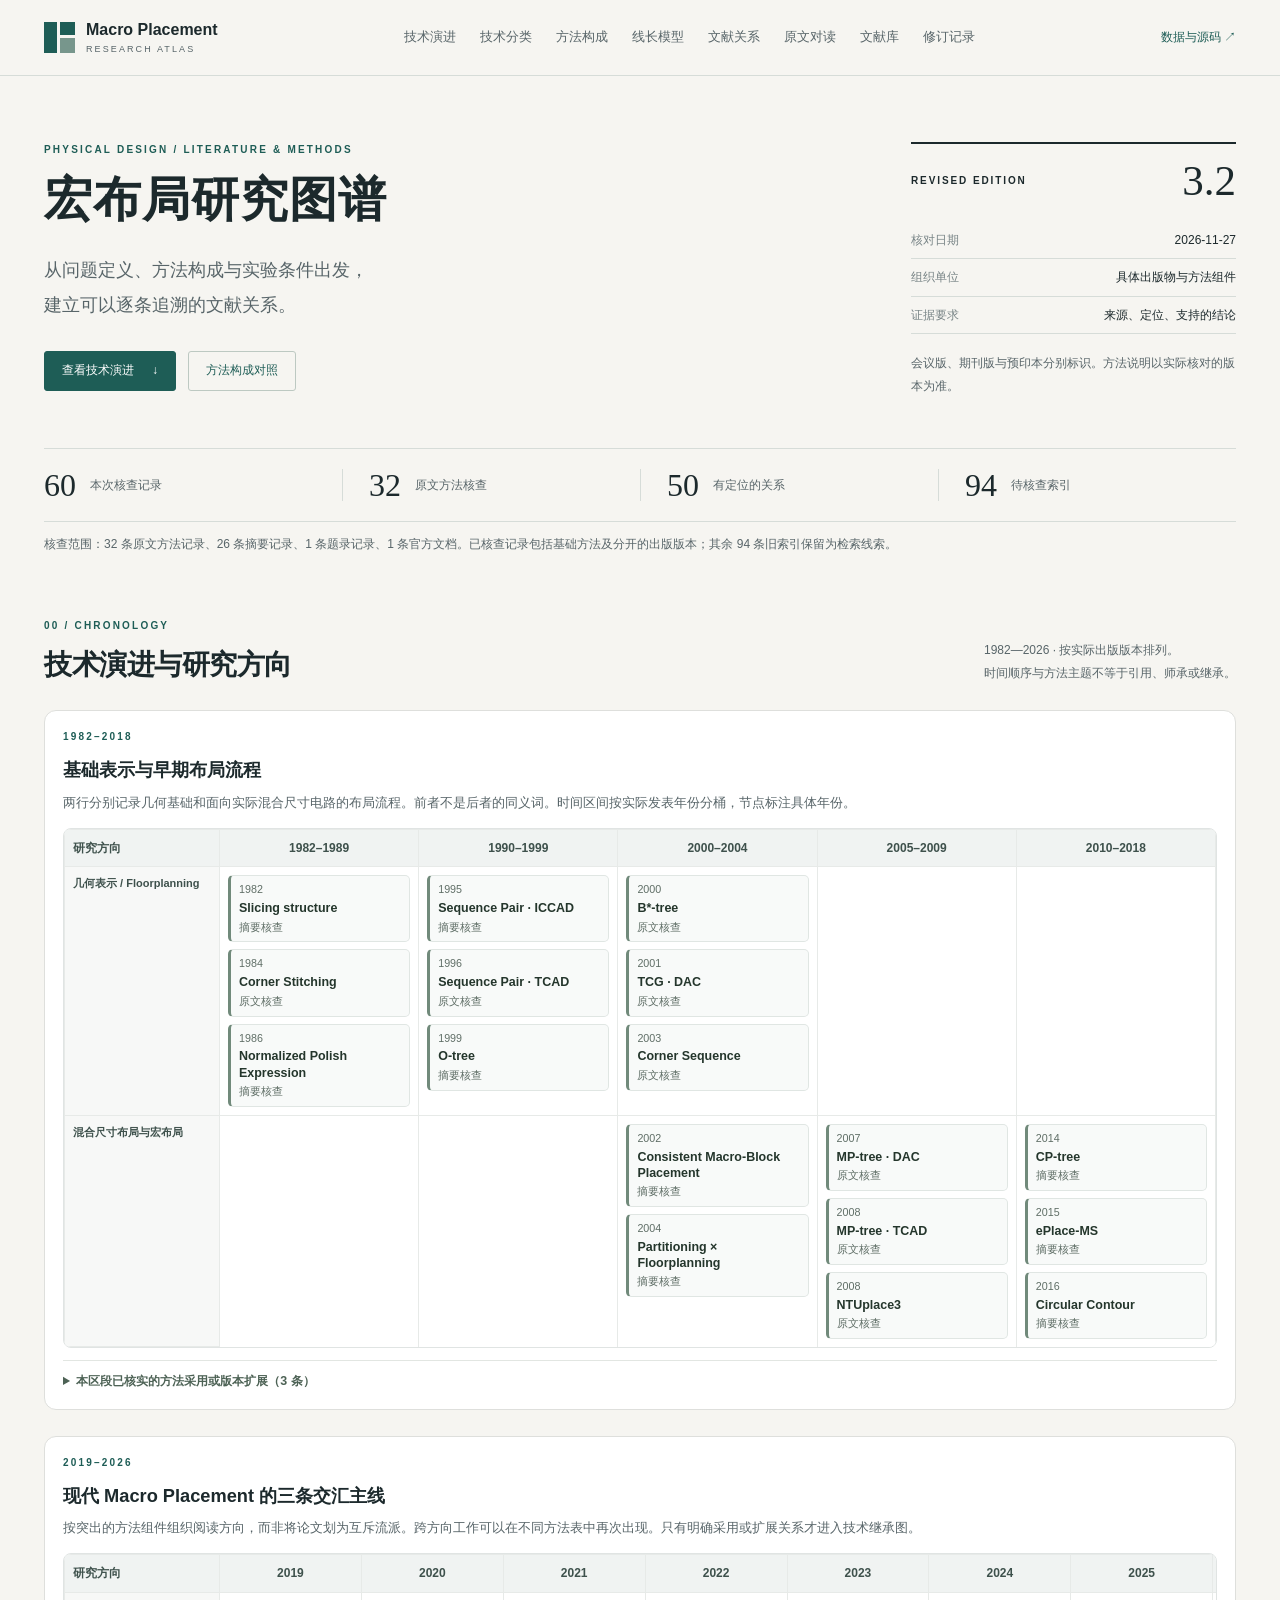
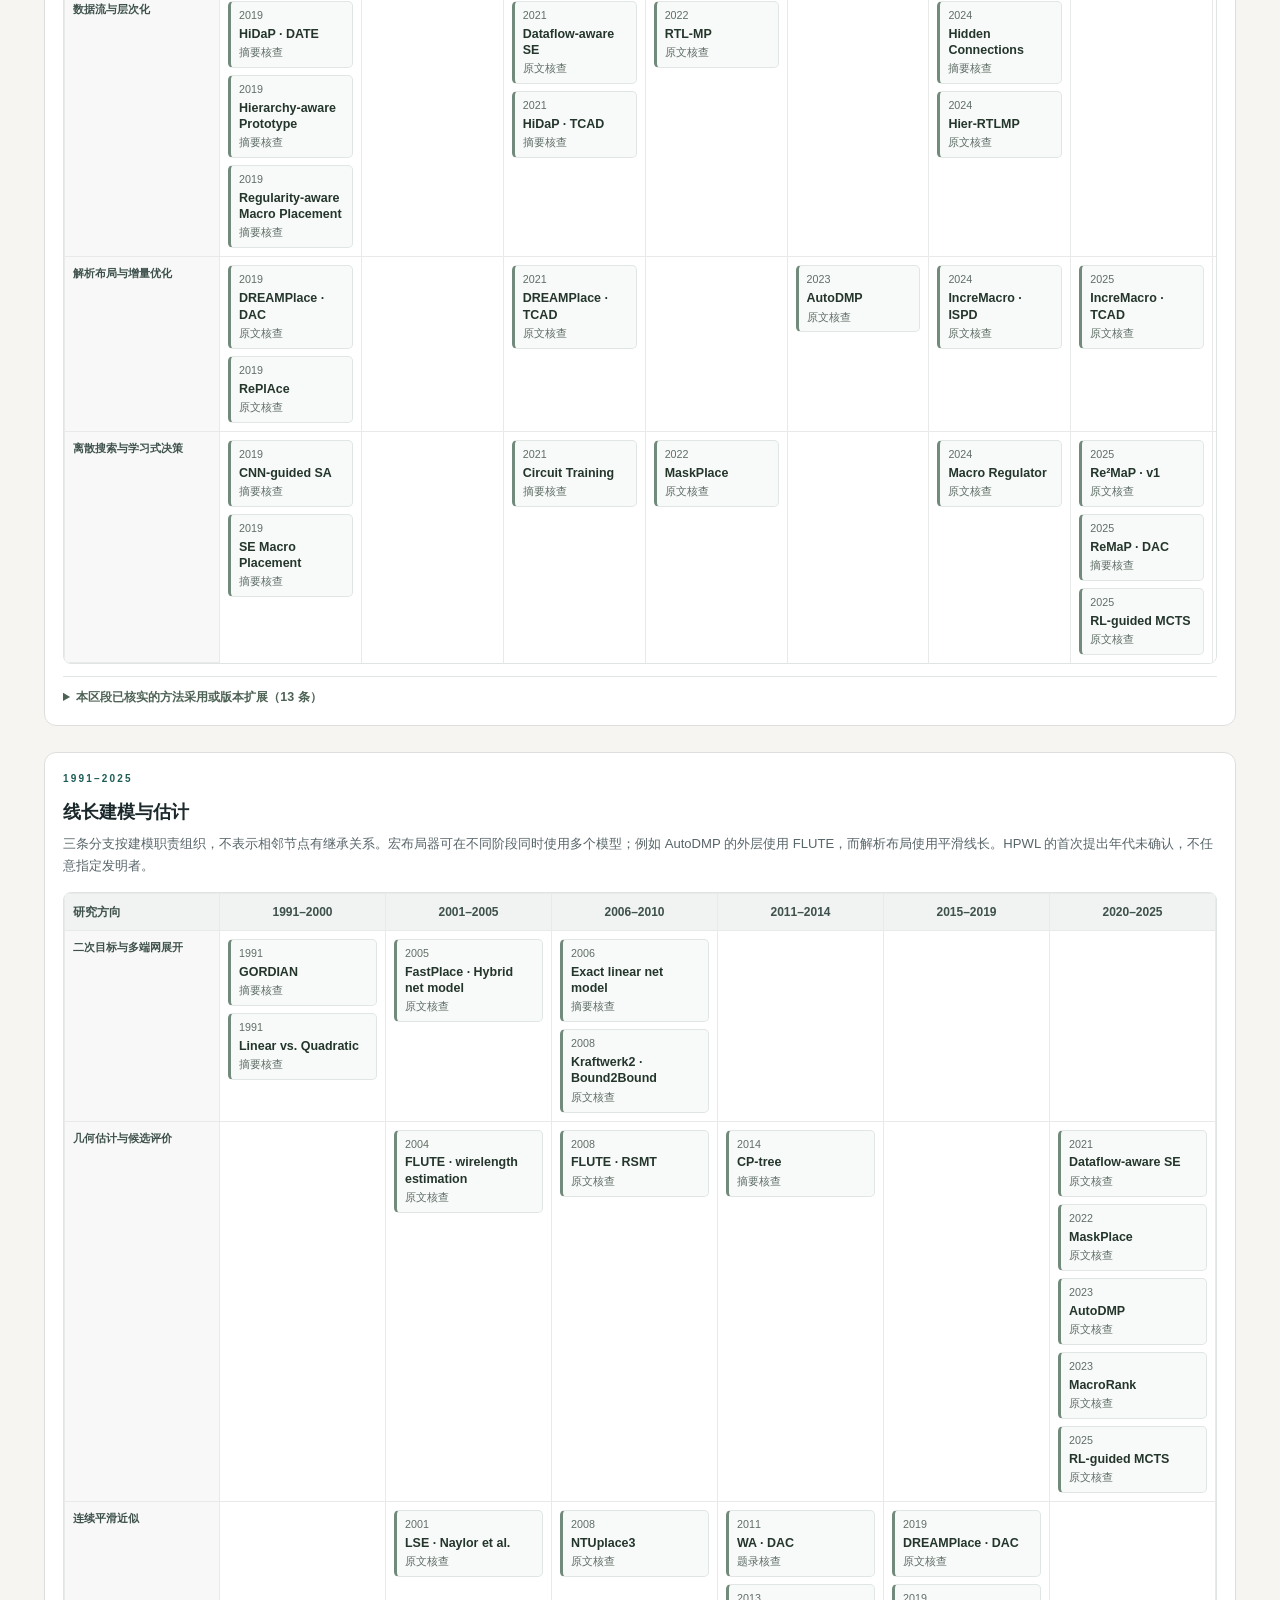
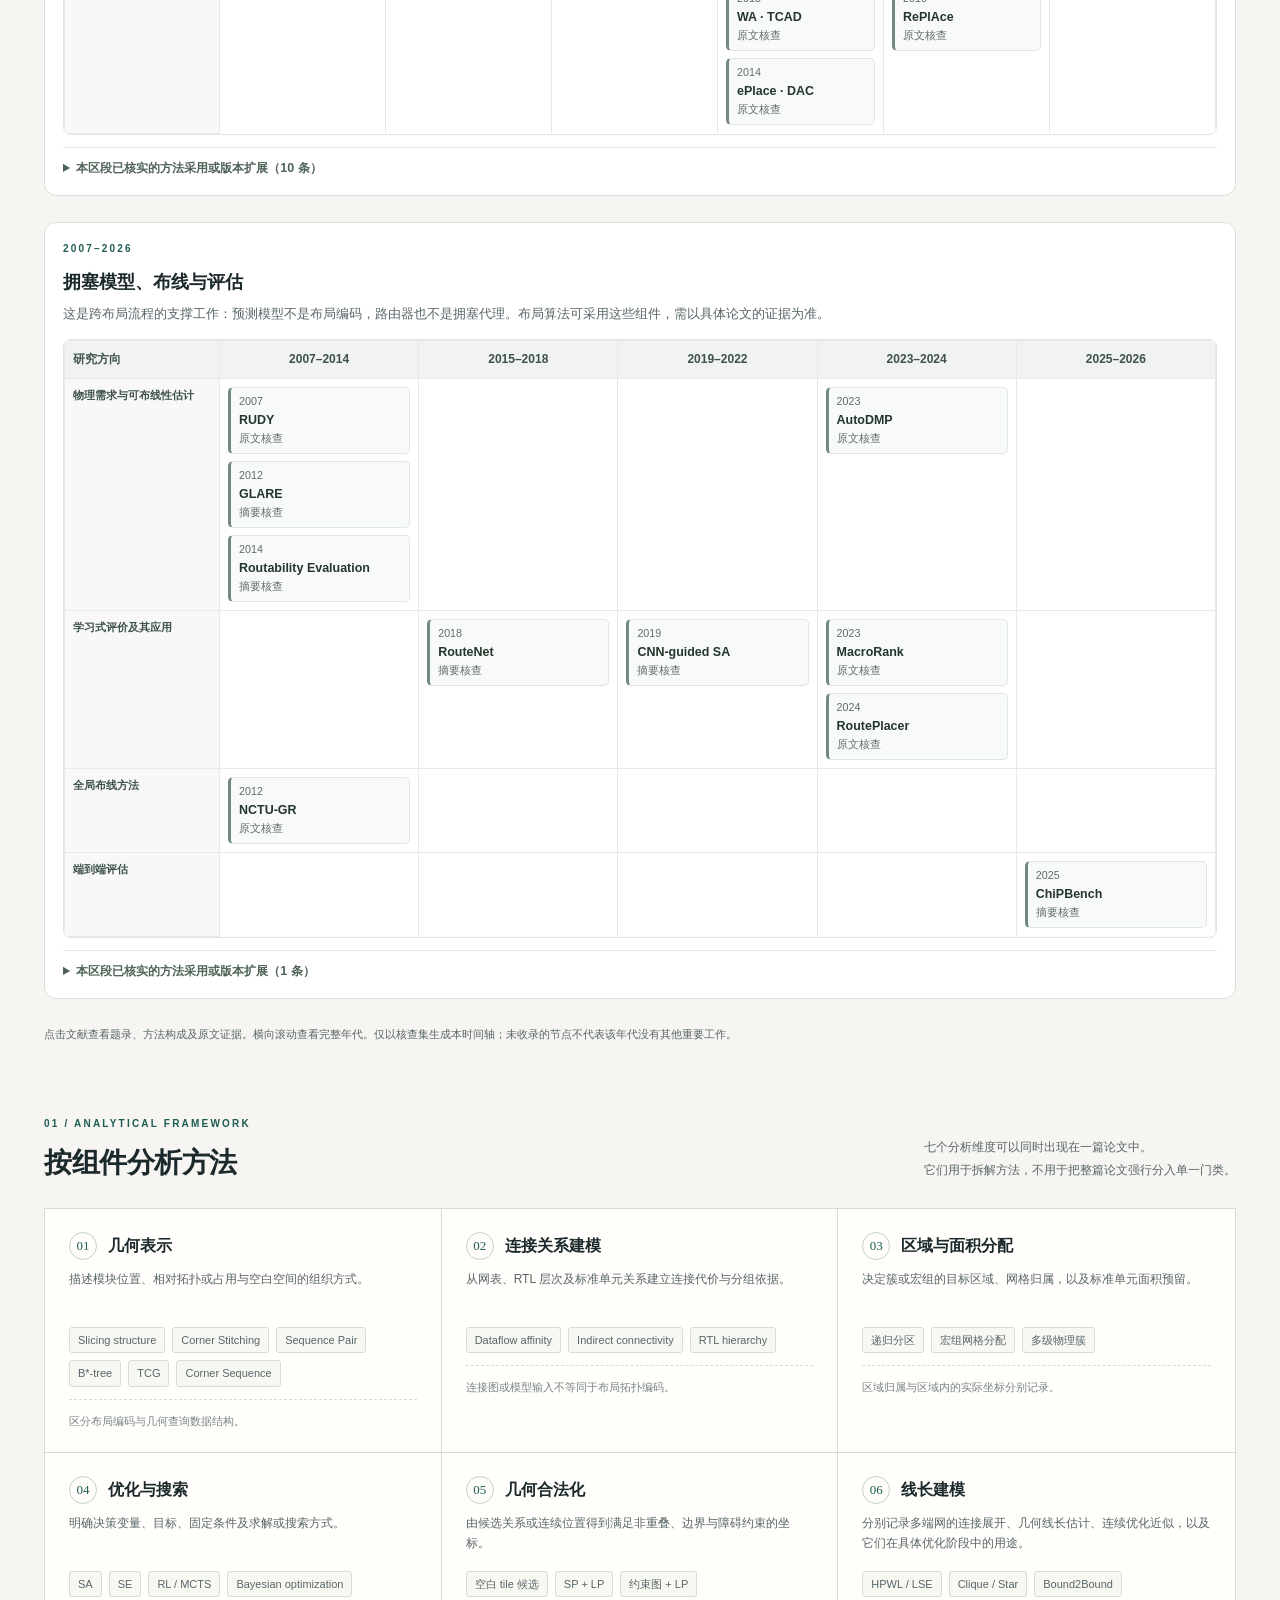
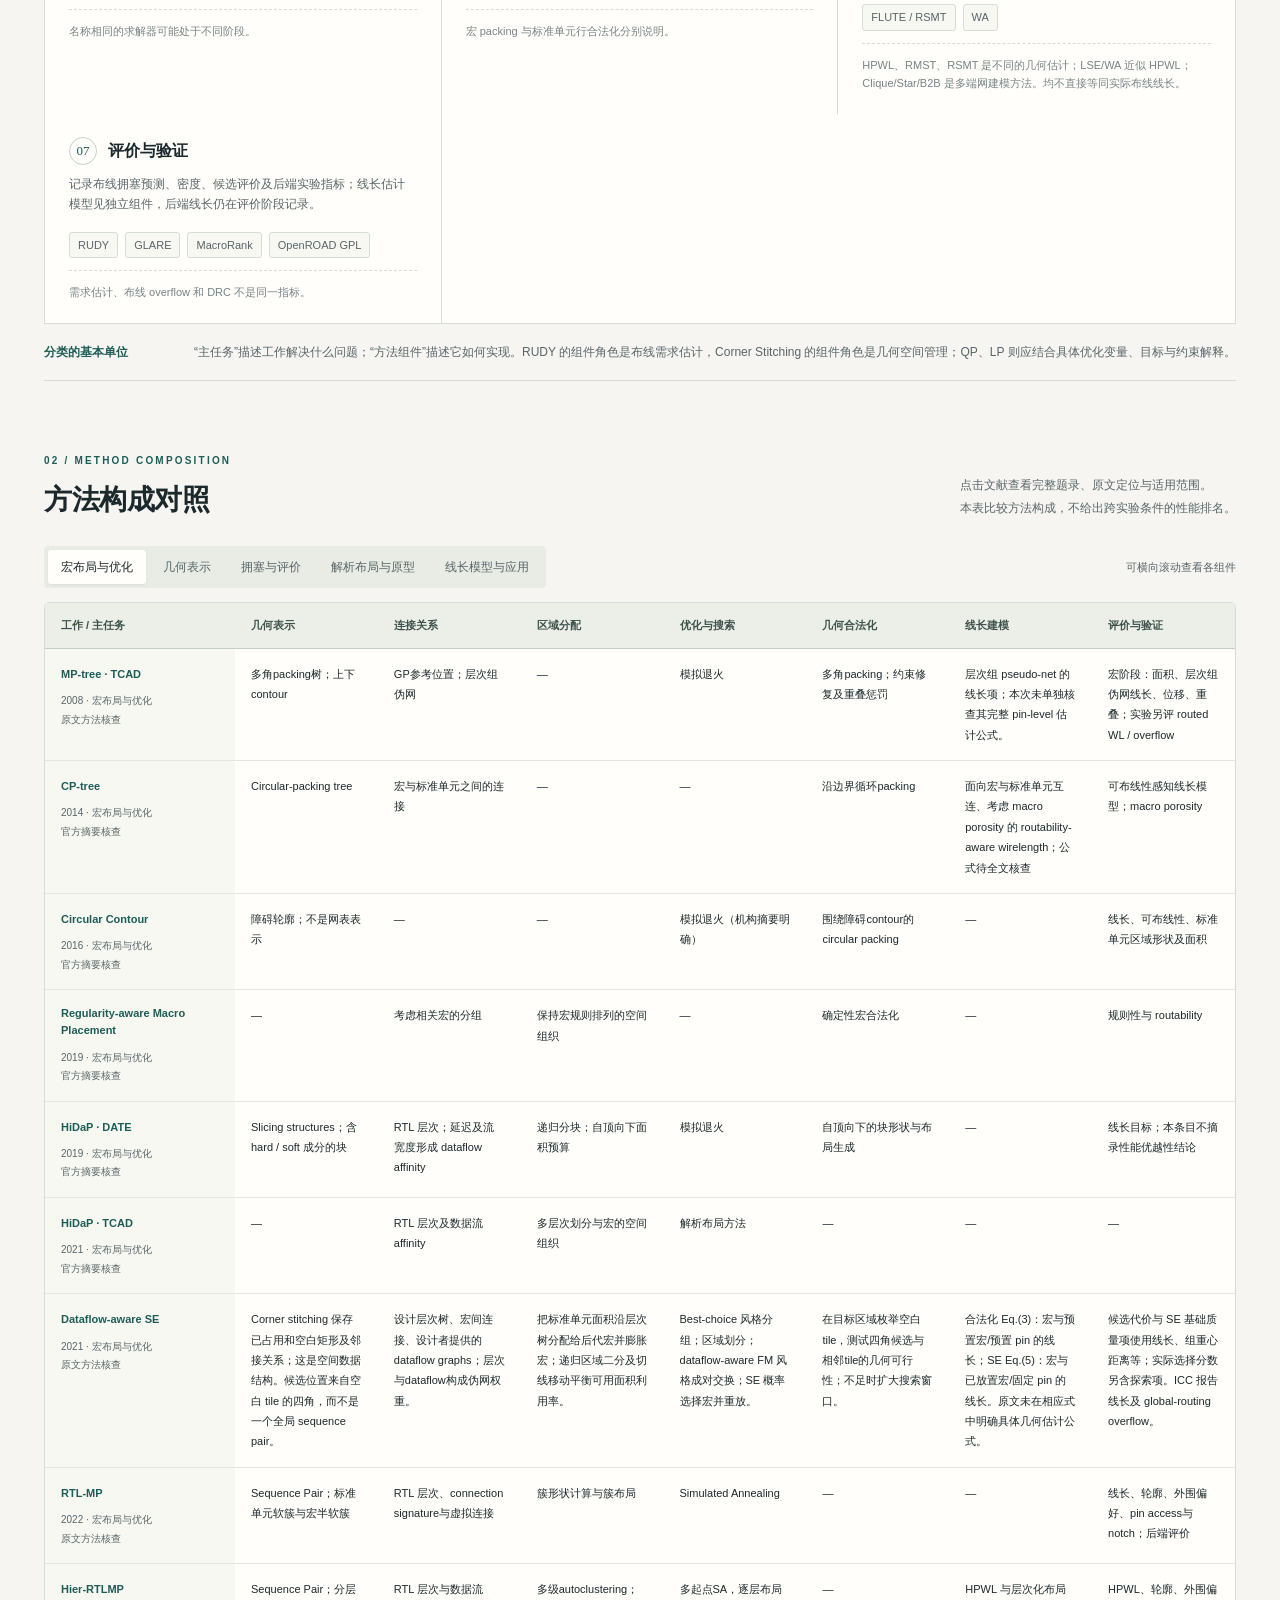
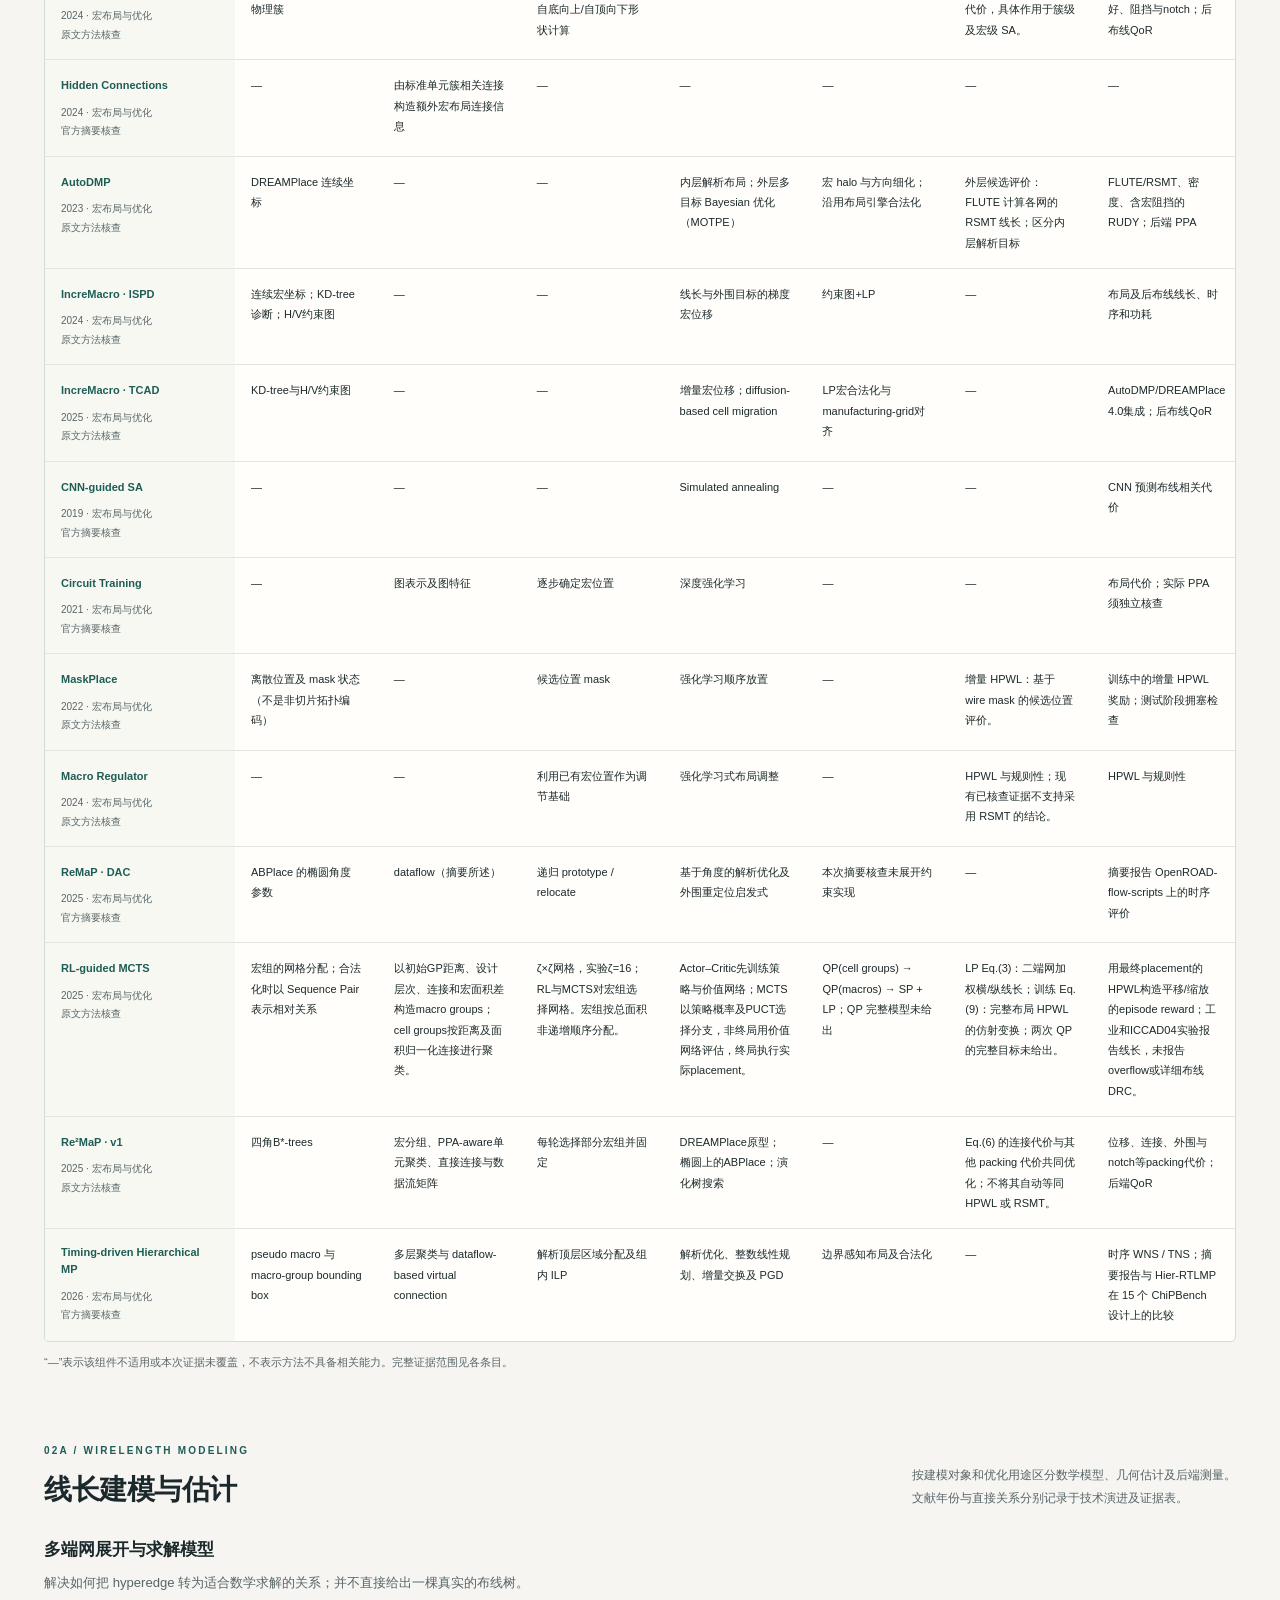
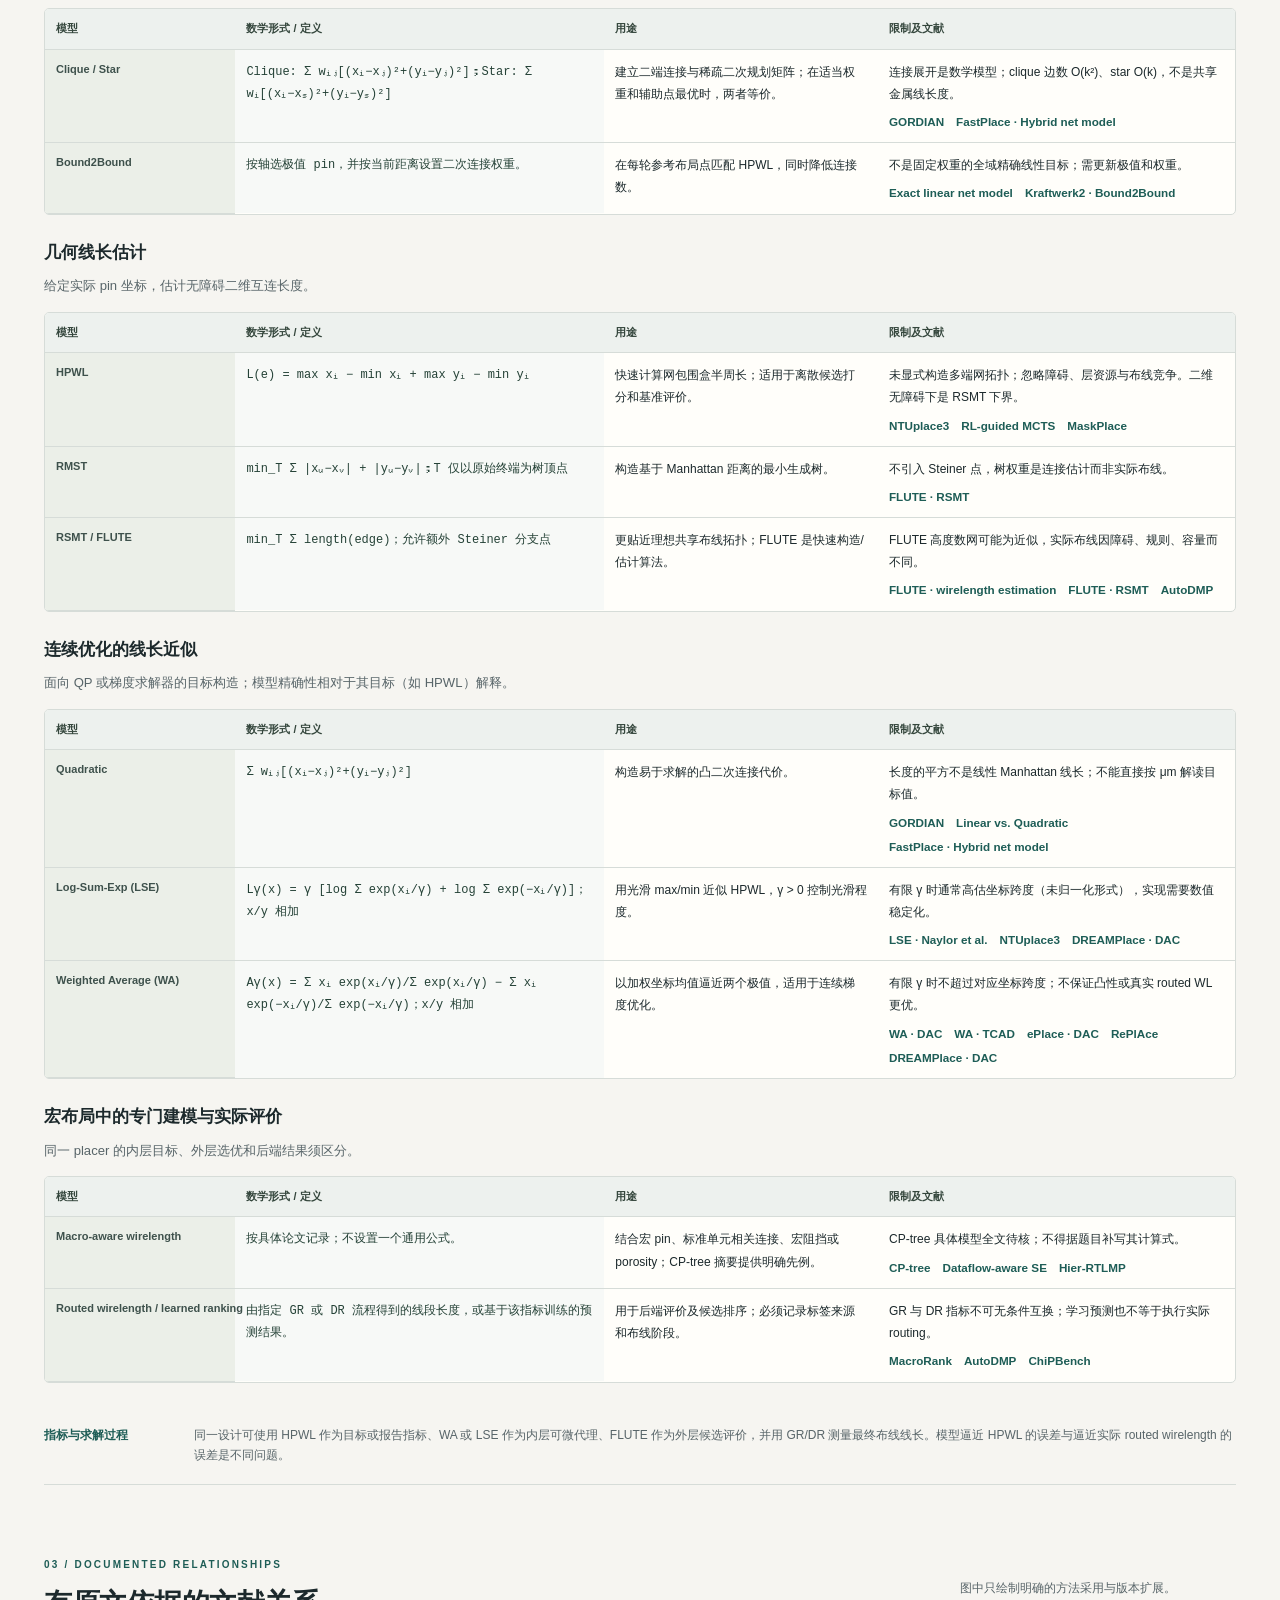
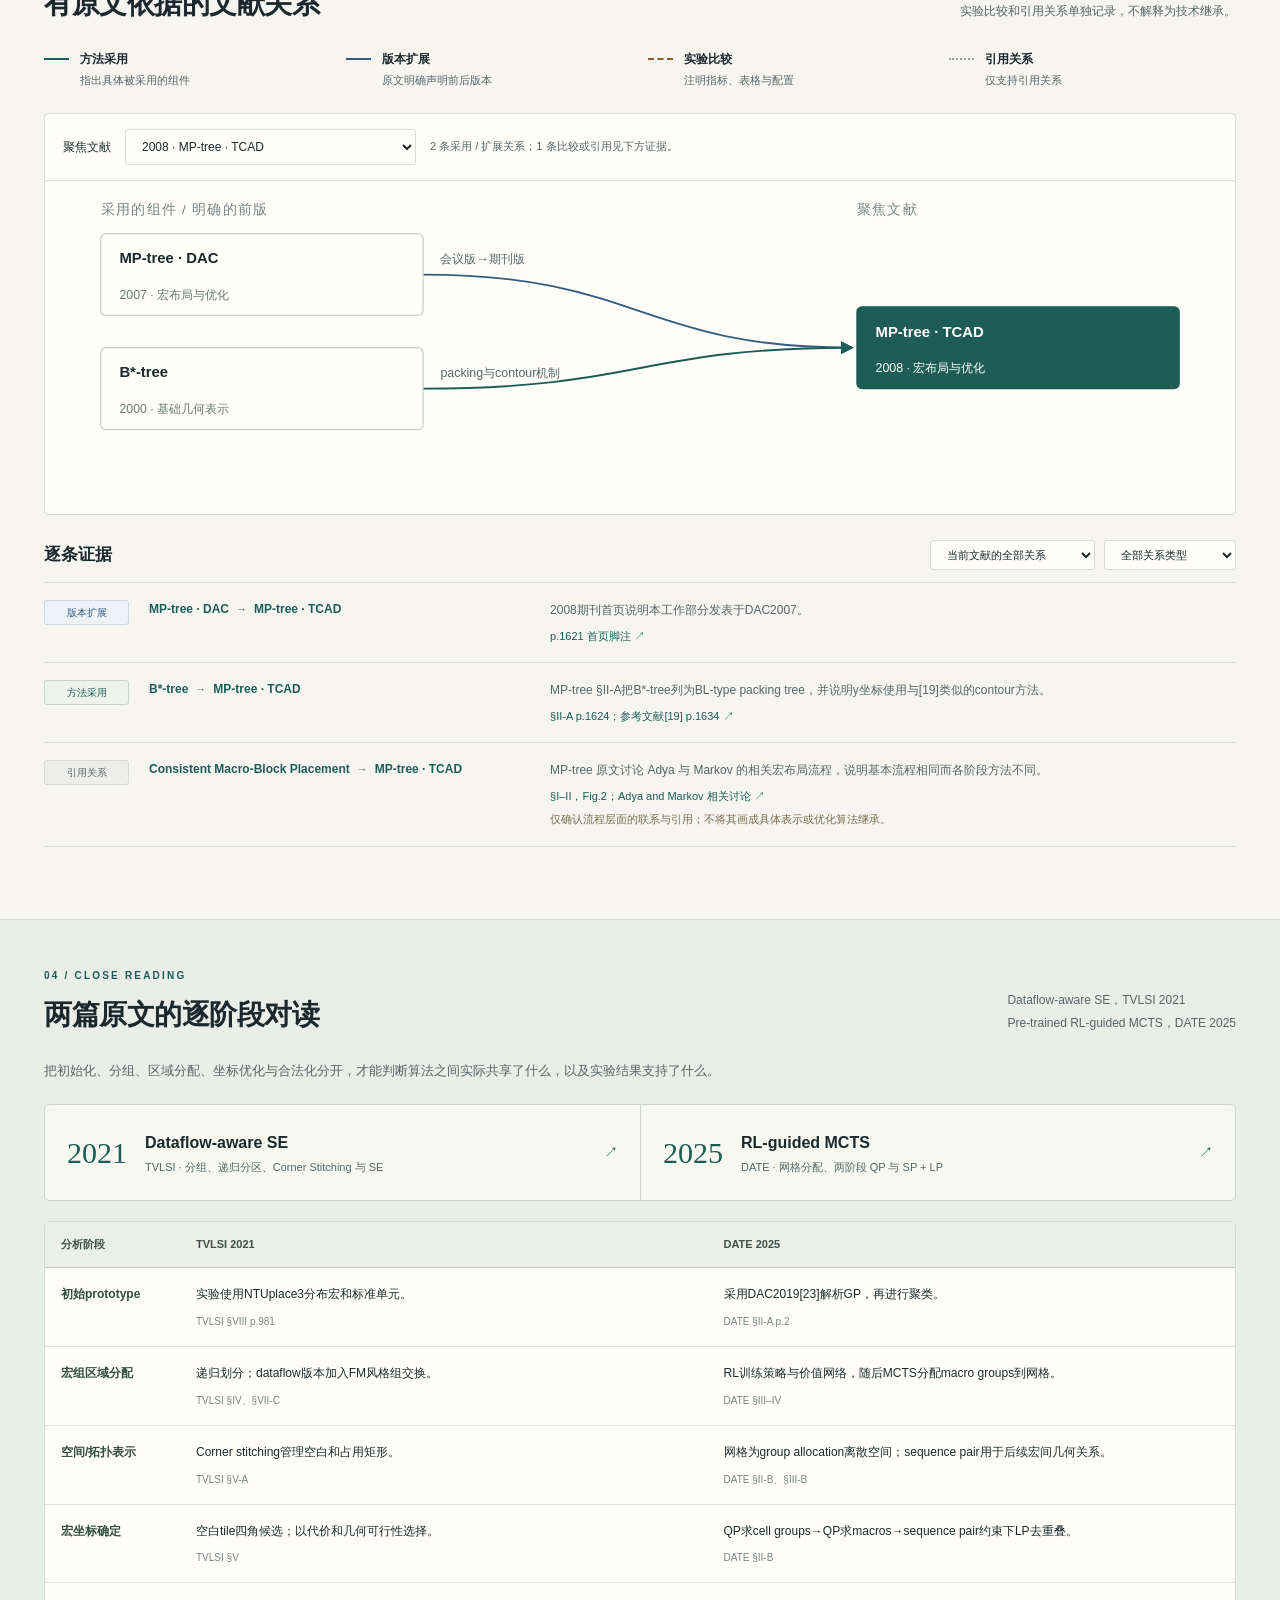
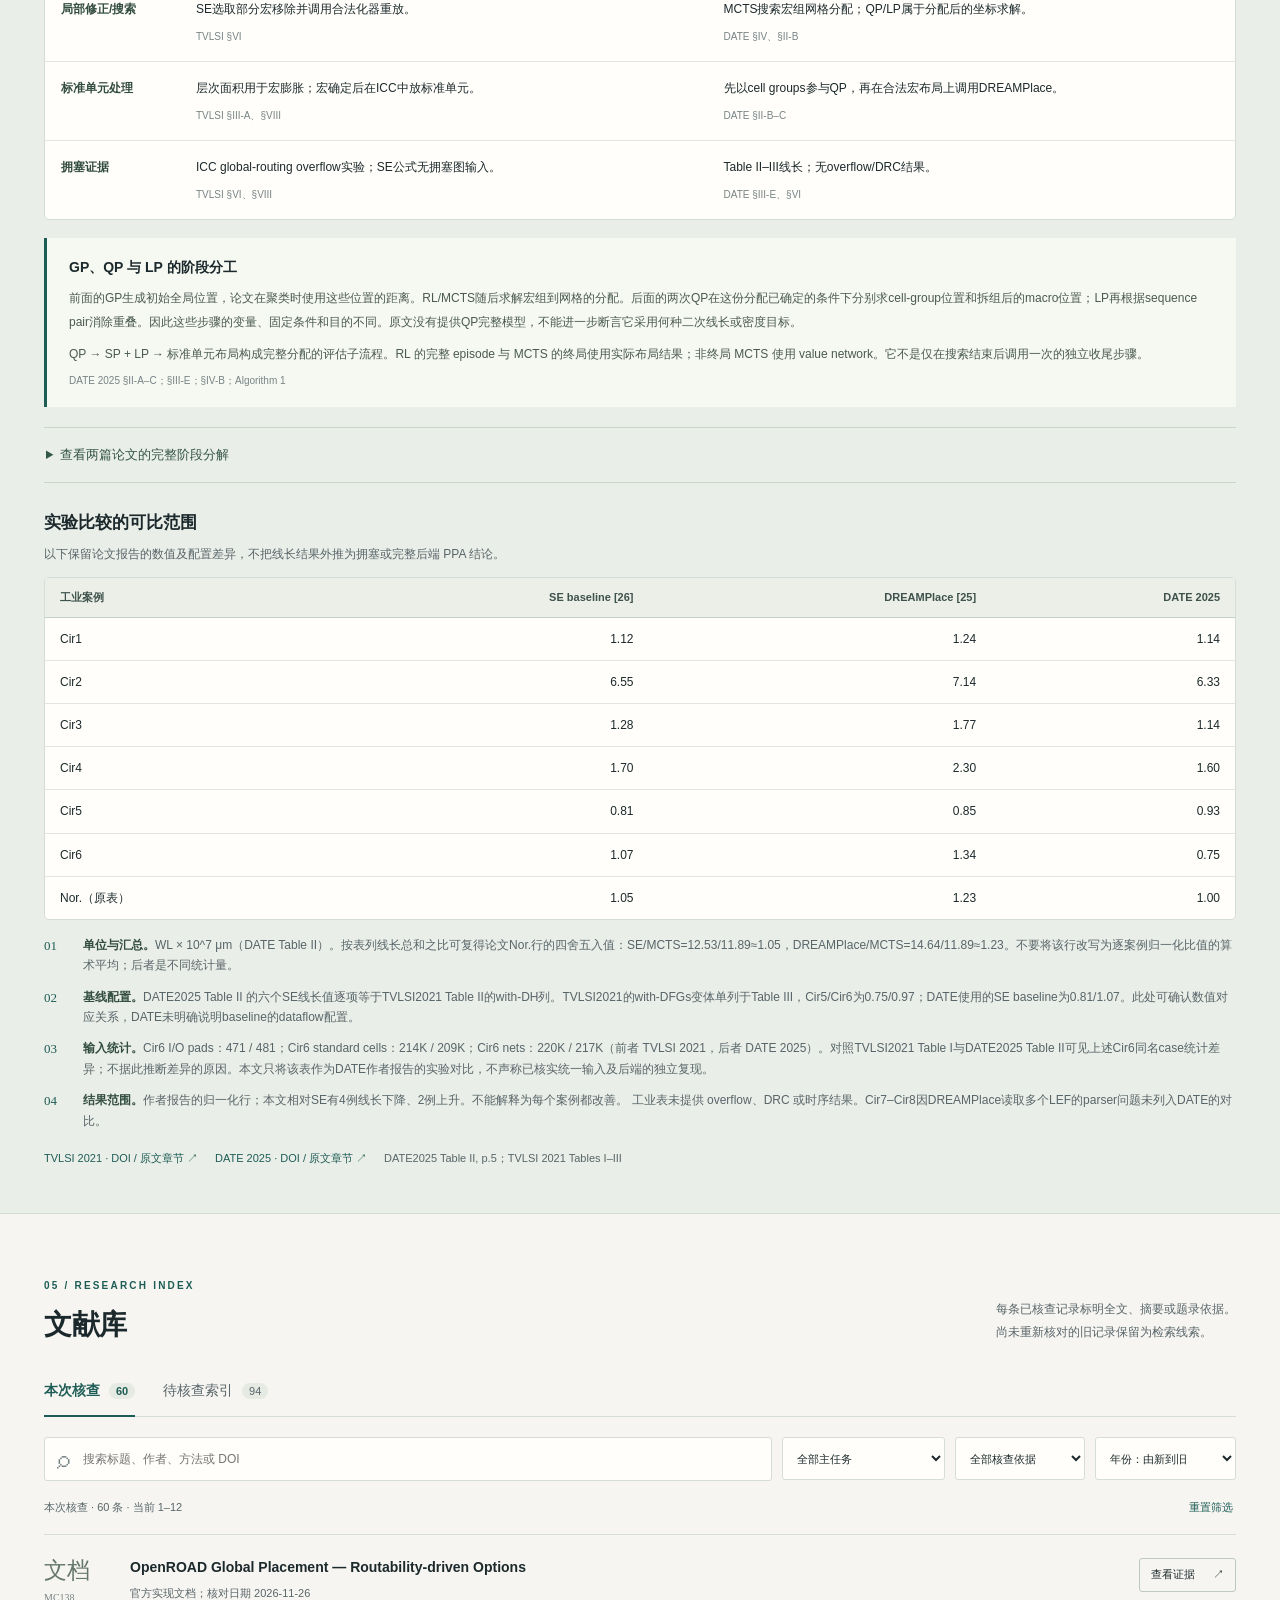
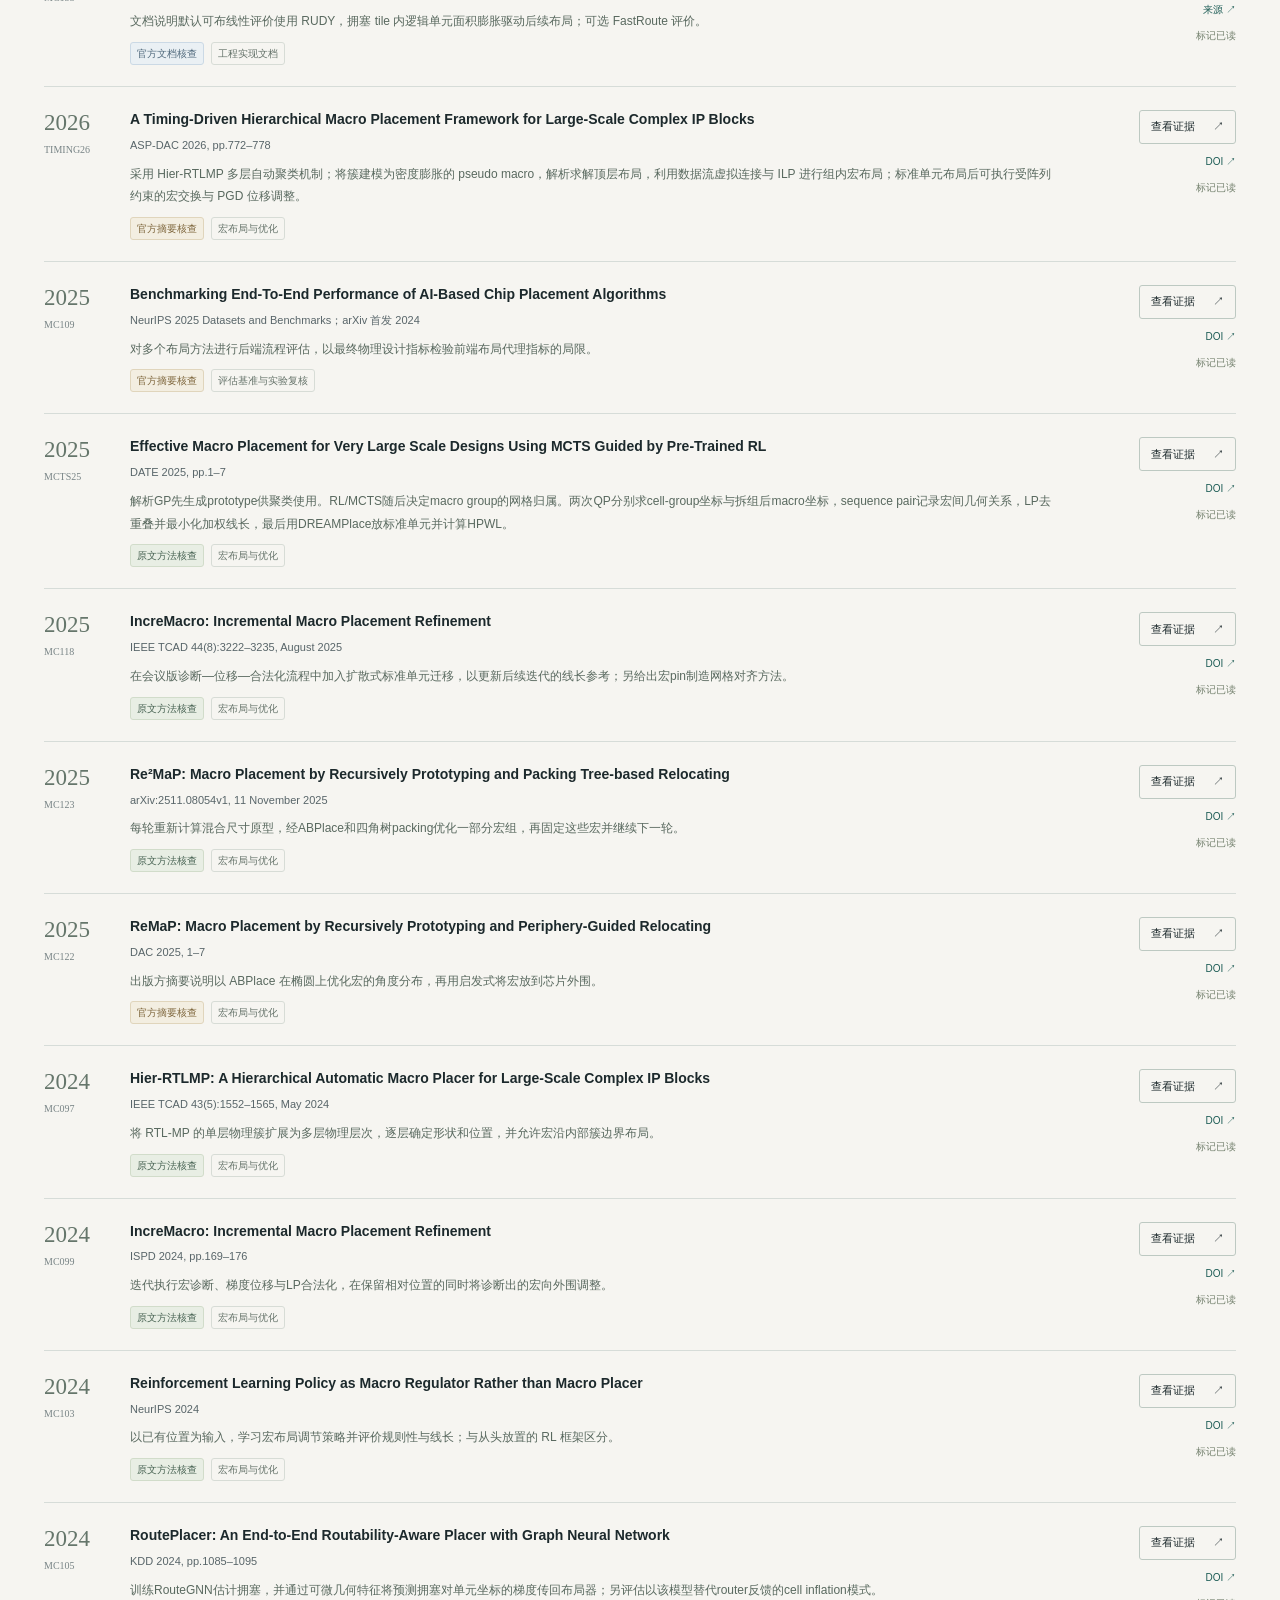
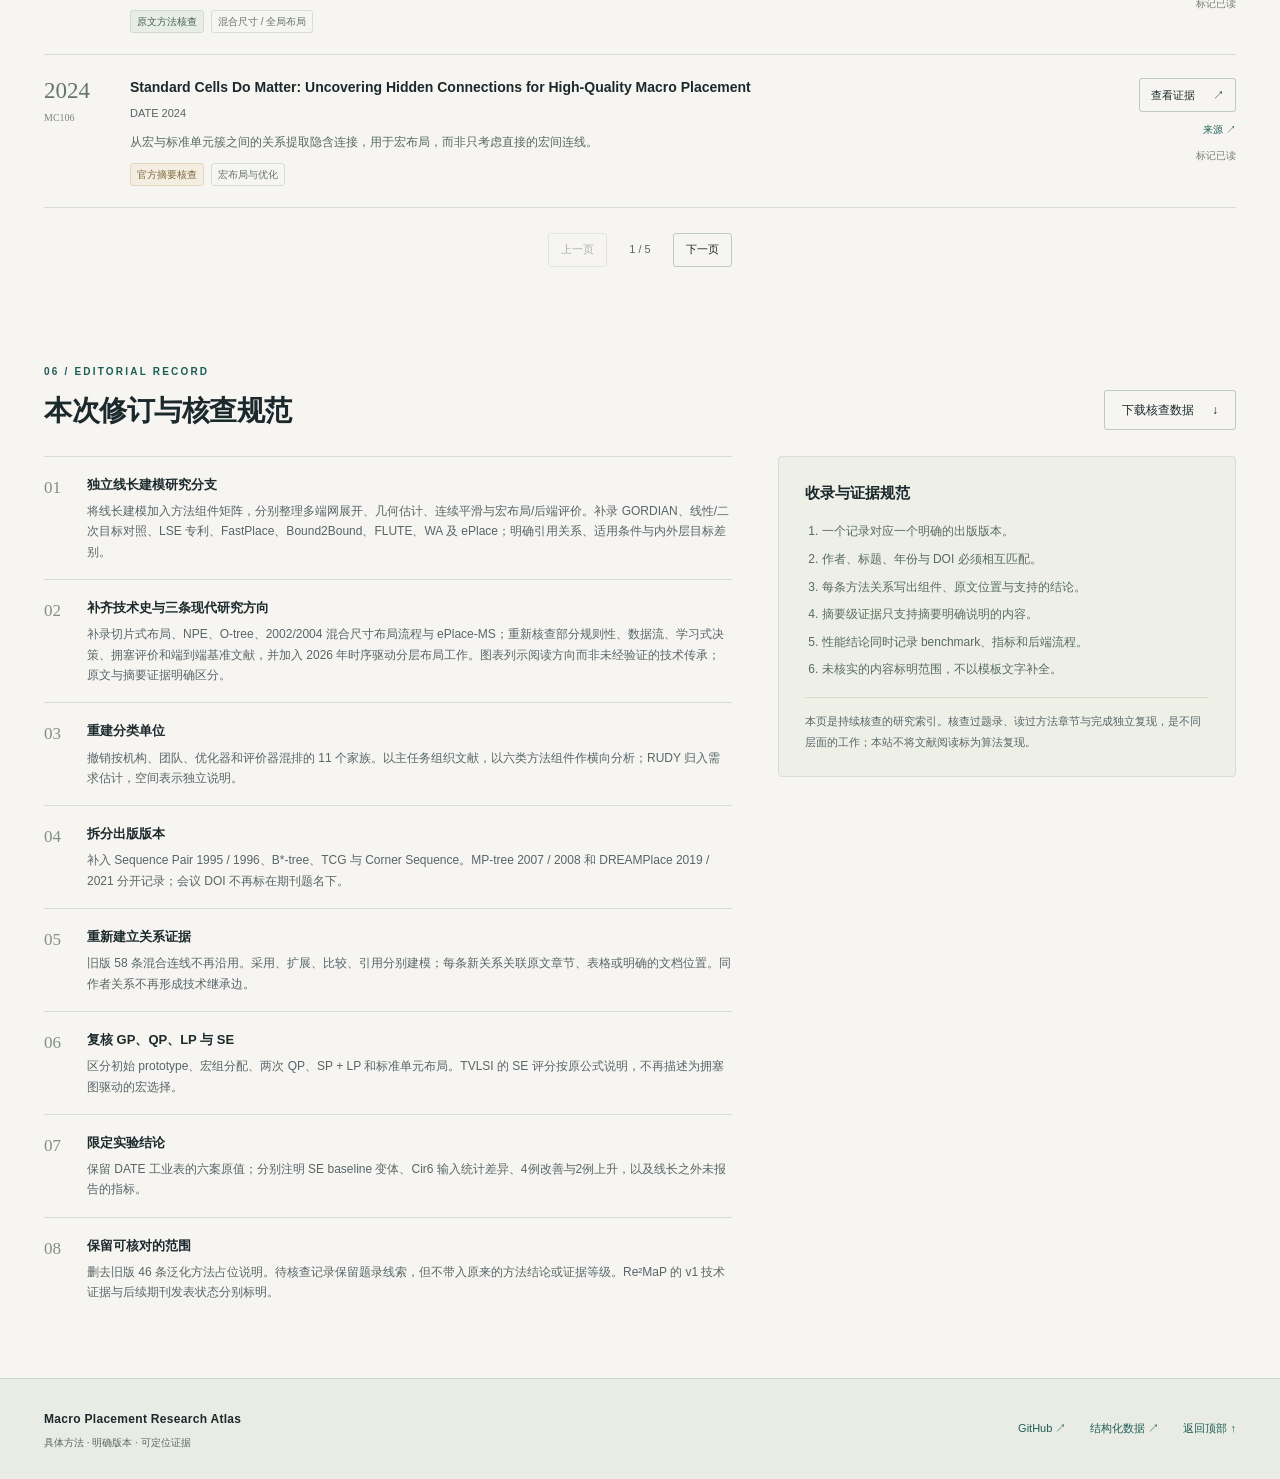
==== commit 20b691c6: "v3.2: distinguish wirelength models, smooth objectives and routed metrics" ====
--- a/index.html
+++ b/index.html
@@ -36,6 +36,8 @@
 .history-edge a{font-size:.7rem;text-decoration:underline}
 .history-arrow{color:#75887a}
 @media(max-width:700px){.history-block{padding:12px 10px}.history-heading h3{font-size:1rem}.history-note{font-size:.78rem}}
+
+.wire-model-group{margin:20px 0 24px}.wire-model-group h3{font-size:1.04rem;font-weight:650;margin-bottom:5px}.wire-model-table{min-width:820px;width:100%;border-collapse:collapse;table-layout:fixed;font-size:.8rem;line-height:1.6}.wire-model-table th,.wire-model-table td{border-bottom:1px solid var(--line,#d6dcd8);padding:11px;vertical-align:top;text-align:left;overflow-wrap:anywhere}.wire-model-table thead th{background:#edf1ee;color:#34463c}.wire-model-table th:first-child{width:16%}.wire-model-table th:nth-child(2){width:31%}.wire-model-table th:nth-child(3){width:23%}.wire-model-table .wire-formula{font-family:Consolas,monospace;color:#254237;background:#f7f9f7}.wire-refs{display:flex;flex-wrap:wrap;gap:6px 12px;margin-top:8px}.wire-refs .paper-link{font-size:.73rem}
 </style>
 </head>
 <body>
@@ -43,14 +45,14 @@
 <header class="masthead">
   <div class="top-inner">
     <a class="brand" href="#main" aria-label="宏布局研究图谱首页"><span class="brand-symbol" aria-hidden="true"><i></i><i></i><i></i></span><span>Macro Placement<span class="brand-sub">RESEARCH ATLAS</span></span></a>
-    <nav aria-label="主导航"><a href="#history">技术演进</a><a href="#taxonomy">技术分类</a><a href="#methods">方法构成</a><a href="#relations">文献关系</a><a href="#comparison">原文对读</a><a href="#library">文献库</a><a href="#revision">修订记录</a></nav>
+    <nav aria-label="主导航"><a href="#history">技术演进</a><a href="#taxonomy">技术分类</a><a href="#methods">方法构成</a><a href="#wirelength">线长模型</a><a href="#relations">文献关系</a><a href="#comparison">原文对读</a><a href="#library">文献库</a><a href="#revision">修订记录</a></nav>
     <a class="source-link" href="https://github.com/pc666/macro-research-atlas" target="_blank" rel="noopener noreferrer">数据与源码 <span aria-hidden="true">↗</span></a>
   </div>
 </header>
 <main id="main">
   <section class="hero page-width" aria-labelledby="page-title">
     <div class="hero-main"><div class="eyebrow">PHYSICAL DESIGN / LITERATURE & METHODS</div><h1 id="page-title">宏布局研究图谱</h1><p class="hero-description">从问题定义、方法构成与实验条件出发，<br class="desktop-break">建立可以逐条追溯的文献关系。</p><div class="hero-actions"><a class="button primary" href="#history">查看技术演进 <span aria-hidden="true">↓</span></a><a class="button" href="#methods">方法构成对照</a></div></div>
-    <aside class="edition"><div class="edition-top"><span class="edition-label">REVISED EDITION</span><span class="edition-number">3.1</span></div><dl><div><dt>核对日期</dt><dd id="review-date"></dd></div><div><dt>组织单位</dt><dd>具体出版物与方法组件</dd></div><div><dt>证据要求</dt><dd>来源、定位、支持的结论</dd></div></dl><p>会议版、期刊版与预印本分别标识。方法说明以实际核对的版本为准。</p></aside>
+    <aside class="edition"><div class="edition-top"><span class="edition-label">REVISED EDITION</span><span class="edition-number">3.2</span></div><dl><div><dt>核对日期</dt><dd id="review-date"></dd></div><div><dt>组织单位</dt><dd>具体出版物与方法组件</dd></div><div><dt>证据要求</dt><dd>来源、定位、支持的结论</dd></div></dl><p>会议版、期刊版与预印本分别标识。方法说明以实际核对的版本为准。</p></aside>
   </section>
   <div class="page-width"><div class="coverage" id="coverage" aria-label="核查范围"></div><p class="coverage-note" id="coverage-note"></p></div>
 
@@ -61,7 +63,7 @@
   </section>
 
   <section id="taxonomy" class="page-width section" aria-labelledby="taxonomy-title">
-    <div class="section-heading"><div><div class="eyebrow">01 / ANALYTICAL FRAMEWORK</div><h2 id="taxonomy-title">按组件分析方法</h2></div><p>六个分析维度可以同时出现在一篇论文中。<br>它们用于拆解方法，不用于把整篇论文强行分入单一门类。</p></div>
+    <div class="section-heading"><div><div class="eyebrow">01 / ANALYTICAL FRAMEWORK</div><h2 id="taxonomy-title">按组件分析方法</h2></div><p>七个分析维度可以同时出现在一篇论文中。<br>它们用于拆解方法，不用于把整篇论文强行分入单一门类。</p></div>
     <div class="axis-grid" id="axes"></div>
     <div class="definition-note"><strong>分类的基本单位</strong><p>“主任务”描述工作解决什么问题；“方法组件”描述它如何实现。RUDY 的组件角色是布线需求估计，Corner Stitching 的组件角色是几何空间管理；QP、LP 则应结合具体优化变量、目标与约束解释。</p></div>
   </section>
@@ -69,11 +71,16 @@
   <section id="methods" class="page-width section" aria-labelledby="methods-title">
     <div class="section-heading"><div><div class="eyebrow">02 / METHOD COMPOSITION</div><h2 id="methods-title">方法构成对照</h2></div><p>点击文献查看完整题录、原文定位与适用范围。<br>本表比较方法构成，不给出跨实验条件的性能排名。</p></div>
     <div class="toolbar matrix-toolbar"><div class="segmented" id="matrix-tabs" role="group" aria-label="方法表主题"></div><span class="quiet">可横向滚动查看各组件</span></div>
-    <div class="table-frame" tabindex="0" role="region" aria-label="方法构成对照表，可横向滚动"><table class="method-table"><thead><tr><th scope="col">工作 / 主任务</th><th scope="col">几何表示</th><th scope="col">连接关系</th><th scope="col">区域分配</th><th scope="col">优化与搜索</th><th scope="col">几何合法化</th><th scope="col">评价与验证</th></tr></thead><tbody id="matrix-body"></tbody></table></div>
+    <div class="table-frame" tabindex="0" role="region" aria-label="方法构成对照表，可横向滚动"><table class="method-table"><thead><tr><th scope="col">工作 / 主任务</th><th scope="col">几何表示</th><th scope="col">连接关系</th><th scope="col">区域分配</th><th scope="col">优化与搜索</th><th scope="col">几何合法化</th><th scope="col">线长建模</th><th scope="col">评价与验证</th></tr></thead><tbody id="matrix-body"></tbody></table></div>
     <p class="table-note">“—”表示该组件不适用或本次证据未覆盖，不表示方法不具备相关能力。完整证据范围见各条目。</p>
   </section>
 
-  <section id="relations" class="page-width section" aria-labelledby="relations-title">
+  <section id="wirelength" class="page-width section" aria-labelledby="wirelength-title">
+ <div class="section-heading"><div><div class="eyebrow">02A / WIRELENGTH MODELING</div><h2 id="wirelength-title">线长建模与估计</h2></div><p>按建模对象和优化用途区分数学模型、几何估计及后端测量。<br>文献年份与直接关系分别记录于技术演进及证据表。</p></div>
+ <div id="wirelength-models"></div>
+ <div class="definition-note"><strong>指标与求解过程</strong><p>同一设计可使用 HPWL 作为目标或报告指标、WA 或 LSE 作为内层可微代理、FLUTE 作为外层候选评价，并用 GR/DR 测量最终布线线长。模型逼近 HPWL 的误差与逼近实际 routed wirelength 的误差是不同问题。</p></div>
+ </section>
+ <section id="relations" class="page-width section" aria-labelledby="relations-title">
     <div class="section-heading"><div><div class="eyebrow">03 / DOCUMENTED RELATIONSHIPS</div><h2 id="relations-title">有原文依据的文献关系</h2></div><p>图中只绘制明确的方法采用与版本扩展。<br>实验比较和引用关系单独记录，不解释为技术继承。</p></div>
     <div class="relation-definitions"><div><span class="relation-key adopt"></span><strong>方法采用</strong><span>指出具体被采用的组件</span></div><div><span class="relation-key extend"></span><strong>版本扩展</strong><span>原文明确声明前后版本</span></div><div><span class="relation-key compare"></span><strong>实验比较</strong><span>注明指标、表格与配置</span></div><div><span class="relation-key cite"></span><strong>引用关系</strong><span>仅支持引用关系</span></div></div>
     <div class="graph-controls"><label for="graph-focus">聚焦文献</label><select id="graph-focus"></select><span class="quiet" id="graph-explanation"></span></div>
@@ -112,7 +119,7 @@
 <footer><div class="page-width footer-inner"><div><strong>Macro Placement Research Atlas</strong><p>具体方法 · 明确版本 · 可定位证据</p></div><div><a href="https://github.com/pc666/macro-research-atlas" target="_blank" rel="noopener noreferrer">GitHub ↗</a><a href="data/atlas.json" target="_blank" rel="noopener noreferrer">结构化数据 ↗</a><a href="#main">返回顶部 ↑</a></div></div></footer>
 <dialog id="paper-dialog" aria-labelledby="dialog-title"><div class="dialog-shell"><div class="dialog-tools"><span id="dialog-kicker"></span><button id="close-dialog" class="close-button" aria-label="关闭文献详情">×</button></div><div id="dialog-content"></div></div></dialog>
 <div class="toast" id="toast" role="status" aria-live="polite" hidden></div>
-<script id="atlas-data" type="application/json">{"meta":{"schemaVersion":3,"revision":"3.1","reviewDate":"2026-11-27","sourceCommit":"b489c86cc07ca7847c29ce91d0cdc764915c398b","sourceCorpusCount":128,"scope":"本次核查集、技术演进阅读方向、具体文献关系及待核查索引独立记录；不根据年代相邻或作者重合推定继承。"},"roles":{"foundation":"基础几何表示","macro":"宏布局与优化","mixed":"混合尺寸 / 全局布局","evaluation":"需求估计 / 候选评价","routing":"全局布线","implementation":"工程实现文档","assessment":"评估基准与实验复核"},"axes":[{"id":"representation","number":"01","label":"几何表示","definition":"描述模块位置、相对拓扑或占用与空白空间的组织方式。","boundary":"区分布局编码与几何查询数据结构。","examples":[{"label":"Slicing structure","paper":"OTTEN1982"},{"label":"Corner Stitching","paper":"CS1984"},{"label":"Sequence Pair","paper":"SP1996"},{"label":"B*-tree","paper":"BST2000"},{"label":"TCG","paper":"TCG2001"},{"label":"Corner Sequence","paper":"CSQ2003"}]},{"id":"connectivity","number":"02","label":"连接关系建模","definition":"从网表、RTL 层次及标准单元关系建立连接代价与分组依据。","boundary":"连接图或模型输入不等同于布局拓扑编码。","examples":[{"label":"Dataflow affinity","paper":"MC063"},{"label":"Indirect connectivity","paper":"MC061"},{"label":"RTL hierarchy","paper":"MC097"}]},{"id":"allocation","number":"03","label":"区域与面积分配","definition":"决定簇或宏组的目标区域、网格归属，以及标准单元面积预留。","boundary":"区域归属与区域内的实际坐标分别记录。","examples":[{"label":"递归分区","paper":"MC070"},{"label":"宏组网格分配","paper":"MCTS25"},{"label":"多级物理簇","paper":"MC097"}]},{"id":"search","number":"04","label":"优化与搜索","definition":"明确决策变量、目标、固定条件及求解或搜索方式。","boundary":"名称相同的求解器可能处于不同阶段。","examples":[{"label":"SA","paper":"MPT"},{"label":"SE","paper":"MC070"},{"label":"RL / MCTS","paper":"MCTS25"},{"label":"Bayesian optimization","paper":"MC086"}]},{"id":"legalization","number":"05","label":"几何合法化","definition":"由候选关系或连续位置得到满足非重叠、边界与障碍约束的坐标。","boundary":"宏 packing 与标准单元行合法化分别说明。","examples":[{"label":"空白 tile 候选","paper":"MC070"},{"label":"SP + LP","paper":"MCTS25"},{"label":"约束图 + LP","paper":"MC118"}]},{"id":"evaluation","number":"06","label":"评价与验证","definition":"区分优化目标、快速代理、候选排序与后端布线及 PPA 结果。","boundary":"需求估计、布线 overflow 和 DRC 不是同一指标。","examples":[{"label":"RUDY","paper":"RUDY"},{"label":"GLARE","paper":"MC008"},{"label":"MacroRank","paper":"MC090"},{"label":"OpenROAD GPL","paper":"MC138"}]}],"papers":[{"id":"CS1984","short":"Corner Stitching","title":"Corner Stitching: A Data-Structuring Technique for VLSI Layout Tools","authors":"John K. Ousterhout","year":1984,"venue":"IEEE TCAD 3(1):87–100, January 1984","doi":"10.1109/TCAD.1984.1270061","url":"https://course.ece.cmu.edu/~ee760/760docs/CornerStitching.pdf","scope":"Manhattan 几何布局的空间组织与局部操作。","method":"用矩形 tile 显式覆盖实体与空白空间，通过角部指针维护邻接；支持查找、插入、删除及局部几何更新。","components":{"representation":"几何空间数据结构；显式空白 tile 与邻接指针","connectivity":"—","allocation":"—","search":"—","legalization":"—（提供空间查询与局部更新操作）","evaluation":"—"},"bibliographicNote":"1983 Berkeley 技术报告与1984期刊文献分别记录；本条年份和卷期依据期刊首页及出版方登记元数据。Stanford个人主页存在卷期误写，未采用。","evidence":[{"url":"https://course.ece.cmu.edu/~ee760/760docs/CornerStitching.pdf","locator":"期刊首页 p.87，Abstract / §I","claim":"作者、期刊出版年月及显式空白、矩形邻接、局部几何操作的用途。","access":"fulltext"},{"url":"https://www2.eecs.berkeley.edu/Pubs/TechRpts/1983/6352.html","locator":"Abstract；Technical Report No. UCB/CSD-83-114","claim":"1983技术报告是独立版本；摘要明确显式表示空白和角部拼接。","access":"abstract"},{"url":"https://api.crossref.org/works/10.1109/TCAD.1984.1270061","locator":"出版方登记的 DOI、published、volume、issue、page","claim":"1984-01，3(1)，87–100，DOI匹配。","access":"metadata"}],"role":"foundation","access":"fulltext","limits":["数据结构本身不定义布局目标函数，也不等于宏布局算法或布线需求模型。"],"version":"题录与方法核查版本见来源","reviewDate":"2026-11-26"},{"id":"SP1995","short":"Sequence Pair · ICCAD","title":"Rectangle-Packing-Based Module Placement","authors":"Hiroshi Murata; Kunihiro Fujiyoshi; Shigetoshi Nakatake; Yoji Kajitani","year":1995,"venue":"ICCAD 1995, pp.472–479","doi":"10.1109/ICCAD.1995.480159","url":"https://doi.org/10.1109/ICCAD.1995.480159","scope":"矩形模块 packing 的有限组合解空间。","method":"以两个模块排列表示布局，建立包含最优 packing 的 P-admissible 解空间；后续期刊版明确将本论文标为早期版本。","components":{"representation":"两个模块排列（sequence pair）","connectivity":"—","allocation":"—","search":"会议摘要提及组合解空间；详细算法以已核查的1996期刊版为准","legalization":"—","evaluation":"最小包围矩形面积"},"evidence":[{"url":"https://www.cs.york.ac.uk/rts/docs/SIGDA-Compendium-1994-2004/papers/1995/iccad95/htmfiles/sun_sgi/frames/iccadabs.htm","locator":"Session 7D.1，会议原始摘要","claim":"1995会议题录及以一对模块序列构造P-admissible解空间。","access":"abstract"},{"url":"https://limsk.ece.gatech.edu/course/ece6133/papers/sequence-pair.pdf","locator":"§I末段 p.1519；参考文献[9] p.1524","claim":"1996期刊作者明确说明早期版本发表于[9]，并列出1995会议题名和页码。","access":"fulltext"},{"url":"https://api.crossref.org/works/10.1109/ICCAD.1995.480159","locator":"DOI、title、author、page","claim":"会议论文DOI、题名、作者、472–479页匹配。","access":"metadata"}],"role":"foundation","access":"abstract","limits":["会议版和期刊版不是两个独立提出的表示；不可把1996期刊年份写成该工作的唯一初始年份。"],"version":"会议论文","reviewDate":"2026-11-26"},{"id":"SP1996","short":"Sequence Pair · TCAD","title":"VLSI Module Placement Based on Rectangle-Packing by the Sequence-Pair","authors":"Hiroshi Murata; Kunihiro Fujiyoshi; Shigetoshi Nakatake; Yoji Kajitani","year":1996,"venue":"IEEE TCAD 15(12):1518–1524, December 1996","doi":"10.1109/43.552084","url":"https://limsk.ece.gatech.edu/course/ece6133/papers/sequence-pair.pdf","scope":"矩形模块的相对位置编码、packing 与面积优化。","method":"以两个排列编码模块的相对关系，解码为非重叠 packing；论文使用模拟退火搜索编码，并扩展评价函数以考虑布线面积。","components":{"representation":"相对位置编码：sequence pair","connectivity":"—","allocation":"—","search":"模拟退火","legalization":"由序列关系构造约束并解码为packing","evaluation":"包围矩形面积；应用实验加入布线面积估计"},"evidence":[{"url":"https://limsk.ece.gatech.edu/course/ece6133/papers/sequence-pair.pdf","locator":"首页；§II–III；§IV–V；参考文献[9]","claim":"1996期刊题录、sequence pair 与packing双向构造、模拟退火搜索和1995早期版本。","access":"fulltext"},{"url":"https://api.crossref.org/works/10.1109/43.552084","locator":"DOI、title、volume、issue、page","claim":"DOI与15(12):1518–1524题录匹配。","access":"metadata"}],"role":"foundation","access":"fulltext","limits":["编码的可行性和最优解空间性质不等于现代固定边界、障碍、时序及布线规则同时满足。"],"version":"题录与方法核查版本见来源","reviewDate":"2026-11-26"},{"id":"BST2000","short":"B*-tree","title":"B*-Trees: A New Representation for Non-Slicing Floorplans","authors":"Yun-Chih Chang; Yao-Wen Chang; Guang-Ming Wu; Shu-Wei Wu","year":2000,"venue":"DAC 2000, pp.458–463","doi":"10.1145/337292.337541","url":"https://cc.ee.ntu.edu.tw/~ywchang/Papers/btree2k.ps","scope":"非切割 floorplan 的有序二叉树表示。","method":"以有序二叉树记录模块邻接结构，结合 contour 计算packing坐标；论文给出树扰动及基于模拟退火的floorplanning。","components":{"representation":"有序二叉树拓扑编码","connectivity":"—","allocation":"—","search":"模拟退火；旋转、删除/插入、交换等操作","legalization":"DFS 解码与 contour 更新","evaluation":"本文实验聚焦面积优化"},"evidence":[{"url":"https://cc.ee.ntu.edu.tw/~ywchang/Papers/btree2k.ps","locator":"§2；§3.2 The B*-Tree Representation；§4；§5–6","claim":"树到几何坐标的关系、contour与约束模块处理、模拟退火流程。作者PS已下载并转换为PDF/文本定点核查。","access":"fulltext"},{"url":"https://scholars.lib.ntu.edu.tw/entities/publication/e2ee37cd-d040-4b36-9bd6-4d068047407e","locator":"题录、DOI、Abstract","claim":"作者顺序、DAC2000页码、DOI及方法摘要。","access":"abstract"}],"role":"foundation","access":"fulltext","limits":["树编码、contour数据结构与模拟退火是不同组成部分，不能互相替代。","§2说明本文聚焦面积；不能据此原始B*-tree论文声称已验证线长或拥塞改善。"],"version":"会议论文","reviewDate":"2026-11-26"},{"id":"TCG2001","short":"TCG · DAC","title":"TCG: A Transitive Closure Graph-Based Representation for Non-Slicing Floorplans","authors":"Jai-Ming Lin; Yao-Wen Chang","year":2001,"venue":"DAC 2001, pp.764–769","doi":"10.1145/378239.379062","url":"https://cc.ee.ntu.edu.tw/~ywchang/Papers/tcg01.ps","scope":"直接表达模块相对几何关系的非切割floorplan表示。","method":"维护水平和垂直传递闭包图；以最长路径得到坐标，扰动图关系并维持表示可行性；论文采用模拟退火搜索。","components":{"representation":"水平/垂直传递闭包图","connectivity":"—","allocation":"—","search":"模拟退火；图关系扰动","legalization":"增广闭包图上的最长路径","evaluation":"面积及线长"},"bibliographicNote":"DAC2001题名是non-slicing floorplans。作者网站另有TVLSI2005期刊版；其可下载稿首页残留MONTH 2003占位，不能据此登记为2003出版。","evidence":[{"url":"https://cc.ee.ntu.edu.tw/~ywchang/Papers/tcg01.ps","locator":"§3.1–3.3；§4 Floorplanning Algorithm","claim":"双闭包图、最长路径packing、可行性条件及模拟退火。作者PS已转为PDF/文本定点核查。","access":"fulltext"},{"url":"https://doi.org/10.1145/378239.379062","locator":"DAC '01题录与Abstract","claim":"2001会议题名、作者、764–769页及DOI。","access":"abstract"},{"url":"https://cc.ee.ntu.edu.tw/~ywchang/publications.html","locator":"Journal papers 第19项；Conference papers 第22项","claim":"区分2001会议和2005期刊出版记录。","access":"metadata"}],"role":"foundation","access":"fulltext","limits":["与B*-tree、SP的性质比较不足以证明采用了它们的实现或构成直接版本扩展。"],"version":"会议论文","reviewDate":"2026-11-26"},{"id":"CSQ2003","short":"Corner Sequence","title":"Corner Sequence—A P-Admissible Floorplan Representation With a Worst Case Linear-Time Packing Scheme","authors":"Jai-Ming Lin; Yao-Wen Chang; Shih-Ping Lin","year":2003,"venue":"IEEE TVLSI 11(4):679–686, August 2003","doi":"10.1109/TVLSI.2003.816137","url":"https://cc.ee.ntu.edu.tw/~ywchang/Papers/tvlsi-cs03.pdf","scope":"模块序列与放置角选择的floorplan构造编码。","method":"把模块顺序与其放置corner组成二元记录，按序向当前轮廓的拐角插入模块；给出最坏线性时间packing及相应扰动。","components":{"representation":"模块顺序与corner选择","connectivity":"—","allocation":"—","search":"模拟退火；交换、插入、旋转与corner选择扰动","legalization":"轮廓拐角上的顺序packing","evaluation":"面积与线长"},"bibliographicNote":"年份为2003；作者顺序依原文首页，而非部分作者主页的异序条目。","evidence":[{"url":"https://cc.ee.ntu.edu.tw/~ywchang/Papers/tvlsi-cs03.pdf","locator":"p.679首页；§II–III（pp.680–683）；§IV","claim":"完整题录、作者顺序、模块与corner二元表示、packing构造及优化扰动。","access":"fulltext"}],"role":"foundation","access":"fulltext","limits":["Corner Sequence 与 Corner Stitching 是不同方法：前者编码构造顺序，后者维护几何空间。名称相近不能构成继承边。"],"version":"题录与方法核查版本见来源","reviewDate":"2026-11-26"},{"id":"MPT2007","short":"MP-tree · DAC","title":"MP-trees: A Packing-Based Macro Placement Algorithm for Mixed-Size Designs","authors":"Tung-Chieh Chen; Ping-Hung Yuh; Yao-Wen Chang; Fwu-Juh Huang; Denny Liu","year":2007,"venue":"DAC 2007, pp.447–452","doi":"10.1145/1278480.1278598","url":"https://cc.ee.ntu.edu.tw/~ywchang/Papers/dac07-macro.pdf.pdf","scope":"以GP结果为输入的宏位置优化及多角packing。","method":"把多个packing子树组织为MP-tree，在初始GP的宏位置附近优化，倾向沿边布宏并留出标准单元区域；之后固定宏再放标准单元。","components":{"representation":"多packing子树及连接分支","connectivity":"—","allocation":"—","search":"模拟退火","legalization":"多角packing与contour","evaluation":"宏布局面积、线长、位移及重叠"},"evidence":[{"url":"https://cc.ee.ntu.edu.tw/~ywchang/Papers/dac07-macro.pdf.pdf","locator":"首页；§2–3","claim":"会议版题名、作者名Denny Liu、MP-tree基本流程与结构。","access":"fulltext"},{"url":"https://scholars.lib.ntu.edu.tw/entities/publication/d73cd6be-fc90-4bf2-a188-1ecdf5109ac7","locator":"题录、DOI","claim":"DAC2007，447–452页，会议DOI。","access":"metadata"}],"role":"macro","access":"fulltext","limits":["不能用这篇会议论文的DOI标记题名包含Modern的2008期刊版。"],"version":"会议论文","reviewDate":"2026-11-26"},{"id":"MPT","short":"MP-tree · TCAD","title":"MP-Trees: A Packing-Based Macro Placement Algorithm for Modern Mixed-Size Designs","authors":"Tung-Chieh Chen; Ping-Hung Yuh; Yao-Wen Chang; Fwu-Juh Huang; Tien-Yueh Liu","year":2008,"venue":"IEEE TCAD 27(9):1621–1634, September 2008","doi":"10.1109/TCAD.2008.927760","url":"https://cc.ee.ntu.edu.tw/~ywchang/Papers/tcad08-mptree.pdf","scope":"混合尺寸设计中的宏布局阶段；由GP给出初始宏位置。","method":"MP-tree 连接面向不同角的 packing 子树；以 SA 搜索树结构和宏姿态，宏阶段目标包含面积、层次组伪网线长、相对 GP 的位移与重叠。宏确定后固定宏并重新放置标准单元。","components":{"representation":"多角packing树；上下contour","connectivity":"GP参考位置；层次组伪网","allocation":"—","search":"模拟退火","legalization":"多角packing；约束修复及重叠惩罚","evaluation":"宏阶段：面积、层次组伪网线长、位移、重叠；实验另评 routed WL / overflow"},"bibliographicNote":"期刊首页明确说明工作部分发表于DAC2007；本条保留期刊首页作者名Tien-Yueh Liu，避免自行统一会议作者别名。","evidence":[{"url":"https://cc.ee.ntu.edu.tw/~ywchang/Papers/tcad08-mptree.pdf","locator":"p.1621首页；§II及Fig.2；§II-A/B；§III-A/C","claim":"期刊DOI与会议来源、GP→宏packing→固定宏后布标准单元的流程、B*-tree关系、SA与代价项。","access":"fulltext"},{"url":"https://cc.ee.ntu.edu.tw/~ywchang/Papers/tcad08-mptree.pdf","locator":"p.1626 §II-B末段；p.1627 §III-C","claim":"共享同一contour的子树不重叠，但上下contour两组可能相交，需要排除或惩罚。","access":"fulltext"}],"role":"macro","access":"fulltext","limits":["上、下contour对应子树之间仍可能重叠；所有树状态天然合法的说法不成立。","本文算法中的标准单元是在确定宏后重新布局；不能等同于固定全部标准单元的宏局部修复。"],"version":"题录与方法核查版本见来源","reviewDate":"2026-11-26"},{"id":"MC022","short":"CP-tree","title":"Routability-Driven Blockage-Aware Macro Placement","authors":"Yi-Fang Chen; Chau-Chin Huang; Chien-Hsiung Chiou; Yao-Wen Chang; Chang-Jen Wang","year":2014,"venue":"DAC 2014, pp.1–6","doi":"10.1145/2593069.2593206","url":"https://doi.org/10.1145/2593069.2593206","scope":"考虑preplaced macros和布线需求的宏packing。","method":"提出circular-packing tree，将可移动宏向芯片边界的角或预置宏附近packing；线长模型同时考虑macro–cell连通及macro porosity。","components":{"representation":"Circular-packing tree","connectivity":"宏与标准单元之间的连接","allocation":"—","search":"—","legalization":"沿边界循环packing","evaluation":"可布线性感知线长模型；macro porosity"},"evidence":[{"url":"https://doi.org/10.1145/2593069.2593206","locator":"出版方题录与Abstract","claim":"作者、年份、DOI，以及CP-tree、macro–cell线长和porosity的摘要级描述。","access":"abstract"}],"role":"macro","access":"abstract","limits":["本轮核查到出版方摘要，未核查完整优化器、几何约束细节和实验表格。","作者重合或时间先后不足以建立MP-tree→CP-tree的具体继承关系。"],"version":"会议论文","reviewDate":"2026-11-26"},{"id":"MC032","short":"Circular Contour","title":"Circular-Contour-Based Obstacle-Aware Macro Placement","authors":"Chien-Hsiung Chiou; Chin-Hao Chang; Szu-To Chen; Yao-Wen Chang","year":2016,"venue":"ASP-DAC 2016, pp.172–177","doi":"10.1109/ASPDAC.2016.7428007","url":"https://www.aspdac.com/aspdac2016/technical_program/program/2C_abst.html","scope":"存在预置宏障碍时的宏packing及标准单元区域形状优化。","method":"用circular contour描述障碍形成的区域，围绕该轮廓packing可移动宏，以减少生成不可行候选的开销；摘要说明与模拟退火结合。","components":{"representation":"障碍轮廓；不是网表表示","connectivity":"—","allocation":"—","search":"模拟退火（机构摘要明确）","legalization":"围绕障碍contour的circular packing","evaluation":"线长、可布线性、标准单元区域形状及面积"},"evidence":[{"url":"https://www.aspdac.com/aspdac2016/technical_program/program/2C_abst.html","locator":"Session 2C-1，2016-01-26，Abstract","claim":"作者、会期、页码，以及障碍轮廓与标准单元区域的核心作用。","access":"abstract"},{"url":"https://scholars.lib.ntu.edu.tw/entities/publication/d0c30e05-bfd3-4df5-b81d-c6671b985f77","locator":"题录、DOI、Abstract","claim":"DOI及circular packing辅助模拟退火的摘要级描述。","access":"abstract"}],"role":"macro","access":"abstract","limits":["会议摘要支持核心机制，但不足以复原完整代价函数或宣称无条件优于人工布局。","未据共同作者将本条直接连为CP-tree的版本扩展。"],"version":"题录与方法核查版本见来源","reviewDate":"2026-11-26"},{"id":"RUDY","short":"RUDY","title":"Fast and Accurate Routing Demand Estimation for Efficient Routability-driven Placement","authors":"Peter Spindler; Frank M. Johannes","year":2007,"venue":"DATE 2007","doi":"10.1109/DATE.2007.364463","url":"https://past.date-conference.com/proceedings-archive/2007/DATE07/PDFFILES/08.7_1.PDF","scope":"布线需求估计及其在routability-driven placement中的应用。","method":"把每条网的线密度均匀分布于引脚包围矩形，叠加成需求函数。论文另将需求–供给模型用于force-directed quadratic placement。","components":{"representation":"—","connectivity":"网的引脚位置及包围矩形","allocation":"—","search":"整篇论文含force-directed quadratic placement；RUDY组件本身是需求估计","legalization":"—","evaluation":"Rectangular Uniform wire DensitY；布线需求分布"},"evidence":[{"url":"https://past.date-conference.com/proceedings-archive/2007/DATE07/PDFFILES/08.7_1.PDF","locator":"§2，Eqs.(1)–(3)；§3–4","claim":"逐网矩形均匀需求与叠加、原定义不依赖bin；优化器属于论文另一组成部分。","access":"fulltext"},{"url":"https://ieeexplore.ieee.org/abstract/document/4211973","locator":"题录、Abstract、DOI","claim":"DATE2007、作者及DOI。","access":"abstract"}],"role":"evaluation","access":"fulltext","limits":["RUDY不编码宏相对位置、packing顺序或空白空间邻接，因此不属于布局几何表示。","原始RUDY定义不依赖bin结构；后续实现将其采样到bin，不应反写为原方法的定义。","需求估计值不等同于详细布线可行性。"],"version":"题录与方法核查版本见来源","reviewDate":"2026-11-26"},{"id":"MC059","title":"RePlAce: Advancing Solution Quality and Routability Validation in Global Placement","year":2019,"venue":"IEEE TCAD 38(9):1717–1730, September 2019","doi":"10.1109/TCAD.2018.2859220","authors":"Chung-Kuan Cheng; Andrew B. Kahng; Ilgweon Kang; Lutong Wang","url":"https://vlsicad.ucsd.edu/Publications/Journals/j126.pdf","scope":"解析全局布局；标准单元与混合尺寸基准分别评价","components":{"representation":"连续坐标与密度网格","connectivity":"—","allocation":"—","search":"Nesterov 优化；局部密度惩罚和动态步长","legalization":"—","evaluation":"分层布线需求/容量与 NCTU-GR 反馈"},"method":"在 ePlace 的静电密度模型上引入按 bin 的局部密度惩罚及动态步长调整；可布线模式使用全局布线反馈驱动 cell inflation。","limits":["密度 overflow 与布线 overflow 是不同量。论文的混合尺寸、线长和可布线实验应按各自基准条件阅读。"],"evidence":[{"url":"https://vlsicad.ucsd.edu/Publications/Journals/j126.pdf","locator":"§I、§III–V","claim":"Nesterov、局部密度与动态步长构成解析优化；§V 给出分层需求/容量及 cell inflation。","access":"fulltext"},{"url":"https://vlsicad.ucsd.edu/Publications/Journals/","locator":"条目126","claim":"期刊卷期为2019；作者公开稿页眉含2018字样，本文按正式卷期记录年份。","access":"metadata"}],"version":"本次方法核查使用作者公开的 accepted manuscript；题录使用期刊卷期年份。","short":"RePlAce","role":"mixed","access":"fulltext","reviewDate":"2026-11-26"},{"id":"DREAMPLACE19","title":"DREAMPlace: Deep Learning Toolkit-Enabled GPU Acceleration for Modern VLSI Placement","year":2019,"venue":"DAC 2019, pp.1–6","doi":"10.1145/3316781.3317803","authors":"Yibo Lin; Shounak Dhar; Wuxi Li; Haoxing Ren; Brucek Khailany; David Z. Pan","url":"https://www.cerc.utexas.edu/utda/publications/C252.pdf","scope":"GPU 加速解析布局框架","components":{"representation":"连续单元坐标","connectivity":"网表上的平滑线长目标","allocation":"—","search":"PyTorch/CUDA 线长和密度算子；梯度优化","legalization":"标准单元行合法化：Tetris-like / Abacus","evaluation":"HPWL 与运行时间"},"method":"将解析布局的目标和梯度计算映射到深度学习工具链，采用 ePlace/RePlAce 一系的线长和密度建模。","limits":["使用深度学习工具链不等同于训练一个跨设计的布局策略模型。DAC 2019 版与 TCAD 2021 版应独立引用。"],"evidence":[{"url":"https://www.cerc.utexas.edu/utda/publications/C252.pdf","locator":"§1、§2.2、§3.4","claim":"正文明确说明基于 ePlace/RePlAce；§3.4 给出合法化流程。","access":"fulltext"},{"url":"https://research.nvidia.com/publication/2019-06_dreamplace-deep-learning-toolkit-enabled-gpu-acceleration-modern-vlsi-placement","locator":"Publication Date / Published in","claim":"确认DAC2019版本及六名作者。","access":"metadata"}],"version":"DAC 2019 会议版","short":"DREAMPlace · DAC","role":"mixed","access":"fulltext","reviewDate":"2026-11-26"},{"id":"MC071","title":"DREAMPlace: Deep Learning Toolkit-Enabled GPU Acceleration for Modern VLSI Placement","year":2021,"venue":"IEEE TCAD 40(4):748–761, April 2021","doi":"10.1109/TCAD.2020.3003843","authors":"Yibo Lin; Zixuan Jiang; Jiaqi Gu; Wuxi Li; Shounak Dhar; Haoxing Ren; Brucek Khailany; David Z. Pan","url":"https://yibolin.com/publications/papers/PLACE_TCAD2020_Lin.pdf","scope":"DREAMPlace 期刊版本；算子加速与可布线扩展","components":{"representation":"连续单元坐标","connectivity":"—","allocation":"—","search":"改进的 GPU/CPU 算子与多种梯度优化器","legalization":"标准单元行合法化：Tetris-like / Abacus","evaluation":"NCTUgr 反馈；分层需求/容量驱动 cell inflation"},"method":"期刊稿补充算子实现和实验，并给出 NCTUgr 反馈的 cell inflation 流程；引用时应保留2021卷期与2020 DOI年份的区别。","limits":["本文不是强化学习宏放置器；不能把期刊版的可布线流程自动归入DAC2019版。"],"evidence":[{"url":"https://yibolin.com/publications/papers/PLACE_TCAD2020_Lin.pdf","locator":"§III-F、§IV-B 与 Fig.8","claim":"§III-F说明NCTUgr反馈和cell inflation；Fig.8将DAC版本与本扩展直接比较。","access":"fulltext"},{"url":"https://ieee-ceda.org/media/dreamplace-deep-learning-toolkit-enabled-gpu-acceleration-modern-vlsi-placement","locator":"期刊题录","claim":"卷40、期4、748–761页、2021年4月及八名作者。","access":"metadata"}],"version":"TCAD 2021期刊版；公开作者稿文件名为PLACE_TCAD2020_Lin.pdf","short":"DREAMPlace · TCAD","role":"mixed","access":"fulltext","reviewDate":"2026-11-26"},{"id":"MC086","title":"AutoDMP: Automated DREAMPlace-based Macro Placement","year":2023,"venue":"ISPD 2023, pp.149–157","doi":"10.1145/3569052.3578923","authors":"Anthony Agnesina; Puranjay Rajvanshi; Tian Yang; Geraldo Pradipta; Austin Jiao; Ben Keller; Brucek Khailany; Haoxing Ren","url":"https://d1qx31qr3h6wln.cloudfront.net/publications/AutoDMP.pdf","scope":"基于混合尺寸解析布局的宏布局参数搜索","components":{"representation":"DREAMPlace 连续坐标","connectivity":"—","allocation":"—","search":"内层解析布局；外层多目标 Bayesian 优化（MOTPE）","legalization":"宏 halo 与方向细化；沿用布局引擎合法化","evaluation":"FLUTE/RSMT、密度、含宏阻挡的 RUDY；后端 PPA"},"method":"同时布局宏与标准单元，搜索布局器参数，并以代理指标构造 Pareto 候选；选出的候选再进入后端流程。","limits":["RUDY在此承担候选评价功能；宏阻挡从H/V容量中扣除。不能把代理拥塞分数等同于详细布线DRC或内层直接优化GR overflow。"],"evidence":[{"url":"https://d1qx31qr3h6wln.cloudfront.net/publications/AutoDMP.pdf","locator":"§4、§4.1.3、§4.2.1、§4.4.2","claim":"两层搜索/评价；RUDY含宏阻挡，Gaussian平滑后取最拥塞10% bins平均。","access":"fulltext"}],"short":"AutoDMP","role":"macro","access":"fulltext","version":"题录与方法核查版本见来源","reviewDate":"2026-11-26"},{"id":"MC083","title":"RTL-MP: Toward Practical, Human-Quality Chip Planning and Macro Placement","year":2022,"venue":"ISPD 2022, pp.3–11","doi":"10.1145/3505170.3506731","authors":"Andrew B. Kahng; Ravi Varadarajan; Zhiang Wang","url":"https://vlsicad.ucsd.edu/Publications/Conferences/389/c389.pdf","scope":"利用 RTL 层次与数据流的宏布局","components":{"representation":"Sequence Pair；标准单元软簇与宏半软簇","connectivity":"RTL 层次、connection signature与虚拟连接","allocation":"簇形状计算与簇布局","search":"Simulated Annealing","legalization":"—","evaluation":"线长、轮廓、外围偏好、pin access与notch；后端评价"},"method":"先从逻辑层次构建物理簇，再用 Sequence Pair 和 SA 确定簇布局与宏位置，显式处理轮廓、障碍、I/O访问和notch。","limits":["同属基于几何表示的方法并不足以证明沿用MP-tree或Corner Stitching；本文实际布局编码是Sequence Pair。"],"evidence":[{"url":"https://vlsicad.ucsd.edu/Publications/Conferences/389/c389.pdf","locator":"§3–§6，尤其§5.2、§6","claim":"簇级和宏级采用Sequence Pair与SA；§5.2逐项给出物理约束处理。","access":"fulltext"}],"short":"RTL-MP","role":"macro","access":"fulltext","version":"题录与方法核查版本见来源","reviewDate":"2026-11-26"},{"id":"MC097","title":"Hier-RTLMP: A Hierarchical Automatic Macro Placer for Large-Scale Complex IP Blocks","year":2024,"venue":"IEEE TCAD 43(5):1552–1565, May 2024","doi":"10.1109/TCAD.2023.3346284","authors":"Andrew B. Kahng; Ravi Varadarajan; Zhiang Wang","url":"https://vlsicad.ucsd.edu/Publications/Journals/j144.pdf","scope":"多级物理层次的宏布局","components":{"representation":"Sequence Pair；分层物理簇","connectivity":"RTL 层次与数据流","allocation":"多级autoclustering；自底向上/自顶向下形状计算","search":"多起点SA，逐层布局","legalization":"—","evaluation":"HPWL、轮廓、外围偏好、阻挡与notch；后布线QoR"},"method":"将 RTL-MP 的单层物理簇扩展为多层物理层次，逐层确定形状和位置，并允许宏沿内部簇边界布局。","limits":["其“外围”可指内部物理簇边界；不能概括为所有宏都必须放在芯片最外圈。"],"evidence":[{"url":"https://vlsicad.ucsd.edu/Publications/Journals/j144.pdf","locator":"§I贡献1–3；§V–VI","claim":"正文明确声明extends RTL-MP；§VI-A/B分别给出簇和宏的Sequence Pair/SA布局。","access":"fulltext"},{"url":"https://vlsicad.ucsd.edu/Publications/Journals/","locator":"条目144","claim":"作者目录核实2024卷期与页码。","access":"metadata"}],"version":"本次核查期刊最终PDF；arXiv首发2023与期刊年份分别记录。","short":"Hier-RTLMP","role":"macro","access":"fulltext","reviewDate":"2026-11-26"},{"id":"MC099","title":"IncreMacro: Incremental Macro Placement Refinement","year":2024,"venue":"ISPD 2024, pp.169–176","doi":"10.1145/3626184.3633321","authors":"Yuan Pu; Tinghuan Chen; Zhuolun He; Chen Bai; Haisheng Zheng; Yibo Lin; Bei Yu","url":"https://www.cse.cuhk.edu.hk/~byu/papers/C205-ISPD2024-IncreMacro.pdf","scope":"已有合法宏布局的增量优化","components":{"representation":"连续宏坐标；KD-tree诊断；H/V约束图","connectivity":"—","allocation":"—","search":"线长与外围目标的梯度宏位移","legalization":"约束图+LP","evaluation":"布局及后布线线长、时序和功耗"},"method":"迭代执行宏诊断、梯度位移与LP合法化，在保留相对位置的同时将诊断出的宏向外围调整。","limits":["诊断来自几何位置与邻接关系，不是router overflow热点归因；宏调整完成后重新进行标准单元布局。"],"evidence":[{"url":"https://www.cse.cuhk.edu.hk/~byu/papers/C205-ISPD2024-IncreMacro.pdf","locator":"§2、§3.1–3.3、Fig.2","claim":"初始原型与迭代步骤；宏优化结束后固定宏并进行标准单元布局。","access":"fulltext"}],"version":"ISPD 2024会议版","short":"IncreMacro · ISPD","role":"macro","access":"fulltext","reviewDate":"2026-11-26"},{"id":"MC118","title":"IncreMacro: Incremental Macro Placement Refinement","year":2025,"venue":"IEEE TCAD 44(8):3222–3235, August 2025","doi":"10.1109/TCAD.2025.3531776","authors":"Yuan Pu; Tinghuan Chen; Zhuolun He; Jiajun Qin; Chen Bai; Haisheng Zheng; Yibo Lin; Bei Yu","url":"https://www.cse.cuhk.edu.hk/~byu/papers/J137-TCAD2025-IncreMacro.pdf","scope":"IncreMacro期刊扩展；包含标准单元位置迁移","components":{"representation":"KD-tree与H/V约束图","connectivity":"—","allocation":"—","search":"增量宏位移；diffusion-based cell migration","legalization":"LP宏合法化与manufacturing-grid对齐","evaluation":"AutoDMP/DREAMPlace 4.0集成；后布线QoR"},"method":"在会议版诊断—位移—合法化流程中加入扩散式标准单元迁移，以更新后续迭代的线长参考；另给出宏pin制造网格对齐方法。","limits":["原文会调整标准单元位置并在宏固定后重新布局标准单元，不能直接视为“标准单元坐标永久固定”的宏重布局算法。","§IV-A 选择 AutoDMP Pareto 候选中拥塞值最大的一个方案进行 refinement；Table II 有 3 个 AutoDMP 未完成案例，不代表对全部 Pareto 候选的统一比较。"],"evidence":[{"url":"https://www.cse.cuhk.edu.hk/~byu/papers/J137-TCAD2025-IncreMacro.pdf","locator":"§I贡献3–4；§III-D/E；Fig.2；§IV-A","claim":"明确相对会议版[1]新增cell migration；§IV-A说明与AutoDMP/DREAMPlace的组合及后续cell placement。","access":"fulltext"},{"url":"https://www.cse.cuhk.edu.hk/~byu/papers/J137-TCAD2025-IncreMacro.pdf","locator":"§IV-A, p.3230；Table II","claim":"实验选择 AutoDMP Pareto 候选中拥塞值最大的方案；未完成案例须单独识别。","access":"fulltext"}],"version":"TCAD 2025期刊版","short":"IncreMacro · TCAD","role":"macro","access":"fulltext","reviewDate":"2026-11-26"},{"id":"MC123","title":"Re²MaP: Macro Placement by Recursively Prototyping and Packing Tree-based Relocating","year":2025,"venue":"arXiv:2511.08054v1, 11 November 2025","doi":"10.48550/arXiv.2511.08054","authors":"Yunqi Shi; Xi Lin; Zhiang Wang; Siyuan Xu; Shixiong Kai; Yao Lai; Chengrui Gao; Ke Xue; Mingxuan Yuan; Chao Qian; Zhi-Hua Zhou","url":"https://arxiv.org/html/2511.08054v1","scope":"递归混合尺寸原型与树表示宏重定位","components":{"representation":"四角B*-trees","connectivity":"宏分组、PPA-aware单元聚类、直接连接与数据流矩阵","allocation":"每轮选择部分宏组并固定","search":"DREAMPlace原型；椭圆上的ABPlace；演化树搜索","legalization":"—","evaluation":"位移、连接、外围与notch等packing代价；后端QoR"},"method":"每轮重新计算混合尺寸原型，经ABPlace和四角树packing优化一部分宏组，再固定这些宏并继续下一轮。","limits":["Eq.(6)的packing代价不是RUDY或GR overflow；技术结论锚定本次阅读的v1，期刊发表状态另列。"],"evidence":[{"url":"https://arxiv.org/html/2511.08054v1","locator":"§II-A/B、§II-D1/D4，Eq.(6)","claim":"明确采用Hier-RTLMP宏分组、DREAMPlace 4.1.0和B*-tree表示；定义packing代价。","access":"fulltext"},{"url":"https://www.lamda.nju.edu.cn/publication/?authors=min-ling","locator":"Re2MaP标题条目","claim":"作者机构目录将后续期刊版本列为TCAD in press。","access":"metadata"},{"url":"https://api.crossref.org/works/10.1109/TCAD.2026.3699957","locator":"IEEE登记的Crossref题录","claim":"期刊DOI与2026年份已登记；尚无卷期，1–1为占位页码。","access":"metadata"}],"version":"方法核查版本：arXiv v1（2025-11-11）。","publicationStatus":{"venue":"IEEE TCAD","year":2026,"status":"in press（作者机构目录）","doi":"10.1109/TCAD.2026.3699957","checked":"2026-11-26","note":"未把期刊最终全文与v1逐项比较。arXiv页面仍保留under review旧备注，不能据此否定后续录用。"},"short":"Re²MaP · v1","role":"macro","access":"fulltext","reviewDate":"2026-11-26"},{"id":"MC090","title":"MacroRank: Ranking Macro Placement Solutions Leveraging Translation Equivariancy","year":2023,"venue":"ASP-DAC 2023, pp.258–263","doi":"10.1145/3566097.3567899","authors":"Yifan Chen; Jing Mai; Xiaohan Gao; Muhan Zhang; Yibo Lin","url":"https://yibolin.com/publications/papers/PLACE_ASPDAC2023_Chen.pdf","scope":"宏布局候选的布线质量排序模型","components":{"representation":"—（模型输入为网表与位置特征）","connectivity":"—","allocation":"—","search":"pairwise learning-to-rank训练","legalization":"—","evaluation":"CU.GR全局布线线长、vias与shorts的候选排序"},"method":"用平移等变的图网络与成对排序损失，对宏布局候选的布线指标进行排序。","limits":["本文重点是候选排序，未给出以热点反馈选择宏并rip-up/repack的闭环算法；指标来自文中指定的CU.GR流程。"],"evidence":[{"url":"https://yibolin.com/publications/papers/PLACE_ASPDAC2023_Chen.pdf","locator":"§2.2、§3.1/3.6、§4.1.1","claim":"定义排序问题；用DREAMPlace生成候选并通过CU.GR获取全局布线指标。","access":"fulltext"}],"short":"MacroRank","role":"evaluation","access":"fulltext","version":"题录与方法核查版本见来源","reviewDate":"2026-11-26","extraComponents":{"预测模型表示":"网络拓扑与几何位置的图嵌入；不是宏布局拓扑编码"}},{"id":"MC105","title":"RoutePlacer: An End-to-End Routability-Aware Placer with Graph Neural Network","year":2024,"venue":"KDD 2024, pp.1085–1095","doi":"10.1145/3637528.3671895","authors":"Yunbo Hou; Haoran Ye; Yingxue Zhang; Siyuan Xu; Guojie Song","url":"https://arxiv.org/pdf/2406.02651","scope":"带可微拥塞模型的解析布局框架","components":{"representation":"连续单元坐标；预测模型另用 RouteGraph","connectivity":"—","allocation":"—","search":"RouteGNN拥塞预测的梯度进入位置优化","legalization":"—","evaluation":"全局布线Total/Max Overflow及routed wirelength"},"method":"训练RouteGNN估计拥塞，并通过可微几何特征将预测拥塞对单元坐标的梯度传回布局器；另评估以该模型替代router反馈的cell inflation模式。","limits":["这是一套布局优化方法；其预测子模型和整套placer应分别讨论。实验不能直接证明固定标准单元、只移动宏的效果。"],"evidence":[{"url":"https://arxiv.org/pdf/2406.02651","locator":"§3.1–3.2、§4、Appendix B","claim":"RouteGraph/RouteGNN以及前向和反向计算；实验基于DREAMPlace。","access":"fulltext"},{"url":"https://api.crossref.org/works/10.1145/3637528.3671895","locator":"ACM登记题录","claim":"KDD2024正式DOI及1085–1095页；arXiv稿首页仍有占位DOI。","access":"metadata"}],"version":"方法核查使用arXiv v1全文；正式会议题录由出版方登记核对。","short":"RoutePlacer","role":"mixed","access":"fulltext","reviewDate":"2026-11-26","extraComponents":{"预测模型表示":"单元、线网、gcell 构成的异构 RouteGraph"}},{"id":"MC070","title":"Dataflow-Aware Macro Placement Based on Simulated Evolution Algorithm for Mixed-Size Designs","authors":"Jai-Ming Lin; You-Lun Deng; Ya-Chu Yang; Jia-Jian Chen; Po-Chen Lu","year":2021,"venue":"IEEE TVLSI 29(5): 973–984","doi":"10.1109/TVLSI.2021.3057921","url":"https://doi.org/10.1109/TVLSI.2021.3057921","metadataUrl":"https://researchoutput.ncku.edu.tw/en/publications/dataflow-aware-macro-placement-based-on-simulated-evolution-algor/","scope":"在初始 mixed-size placement 之后，利用层次和可选 dataflow 约束，分组、分配区域并完成宏合法化与迭代重放；实验后端再放标准单元并布线。","method":"基于设计层次预留标准单元面积；按初始距离、层次相似性、连接数和面积差分组；递归二分分配区域；以 corner stitching 管理空白区并枚举四角候选；用 simulated evolution 按宏级评分选择部分宏移除并重新合法化。dataflow 版本进一步调整区域交换与放置顺序。","components":{"representation":"Corner stitching 保存已占用和空白矩形及邻接关系；这是空间数据结构。候选位置来自空白 tile 的四角，而不是一个全局 sequence pair。","connectivity":"设计层次树、宏间连接、设计者提供的 dataflow graphs；层次与dataflow构成伪网权重。","allocation":"把标准单元面积沿层次树分配给后代宏并膨胀宏；递归区域二分及切线移动平衡可用面积利用率。","search":"Best-choice 风格分组；区域划分；dataflow-aware FM 风格成对交换；SE 概率选择宏并重放。","legalization":"在目标区域枚举空白 tile，测试四角候选与相邻tile的几何可行性；不足时扩大搜索窗口。","evaluation":"候选代价与 SE 基础质量项使用线长、组重心距离等；实际选择分数另含探索项。ICC 报告线长及 global-routing overflow。"},"pipeline":[{"stage":"初始 mixed-size placement","input":"宏、标准单元、LEF/DEF、固定障碍","variable":"宏与标准单元位置","method":"实验流程使用 NTUplace3","output":"初始 placement prototype","goal":"提供分组距离与后续位移参考","locator":"§VIII, p.981；参考文献[7]"},{"stage":"预处理与空间预留","input":"实例层次、标准单元面积、placement blockages","variable":"障碍集合及宏膨胀面积","method":"合并障碍；构造设计层次树；将内部节点标准单元面积等分给其后代宏","output":"膨胀后的宏与层次树","goal":"给关联标准单元保留放置面积","locator":"§II–III-A, p.975"},{"stage":"宏分组","input":"初始坐标、设计层次、连接数、宏面积","variable":"宏的组成员关系","method":"Best-choice 选择最大分数的组对，受面积及层次阈值约束","output":"macro groups","goal":"把强关联宏放在同一区域","locator":"§III-B, pp.975–976；Eq.(1)"},{"stage":"区域分配","input":"宏组与可用区域","variable":"组的区域归属、切线位置","method":"递归二分；代价考虑cut nets、宏面积不平衡和切线位移；移动切线平衡利用率","output":"每个宏组的目标区域","goal":"协调连接关系与可用面积","locator":"§IV, pp.976–977；Algorithm 1；Eq.(2)"},{"stage":"dataflow区域与顺序处理","input":"设计者给出的DFG、层次信息、区域分配","variable":"组间交换与宏放置顺序","method":"层次/dataflow伪网；FM风格成对交换；基于DFG的BFS顺序与宏属性排序","output":"dataflow-aware区域分配和放置顺序","goal":"减少跨区域流动并提高相关宏相邻放置的机会","locator":"§VII, pp.978–980；Eqs.(6)–(9)；Algorithm 3"},{"stage":"宏合法化","input":"目标区域、已放宏、空白空间","variable":"单个宏的几何位置","method":"corner stitching空白枚举；四角候选；邻接tile可行性检查；窗口扩展","output":"不重叠宏位置","goal":"在满足几何可行性的候选中选择最小放置代价","locator":"§V, pp.977–978；Figs.6–7；Eq.(3)"},{"stage":"SE refinement","input":"当前合法宏布局","variable":"被移除的宏集合及其新位置","method":"按评分归一化到[0.1,0.9]后随机选择；按分数排序；调用同一合法化器重新放置","output":"迭代改善的宏布局","goal":"优化宏相关线长和组内聚合，保留探索机会","locator":"§VI, p.978；Eqs.(4)–(5)；Algorithm 2"},{"stage":"标准单元与布线评估","input":"固定宏布局","variable":"标准单元位置与信号布线","method":"宏坐标回传ICC；ICC完成标准单元放置和信号布线","output":"完整placement及布线评估","goal":"报告线长和global-routing overflow","locator":"§VIII, p.981"}],"metrics":[{"label":"工业设计","value":"8个Himax案例；Cir5–Cir8带DFG约束","locator":"Table I, p.981"},{"label":"最大movable宏数","value":549,"note":"Cir8另有5个preplaced宏；标准单元3.746M。Cir7有3.843M标准单元。","locator":"Table I, p.981"},{"label":"dataflow消融","value":"Table III归一化行：with DFGs的overflow 0.87、WL 0.95、runtime 1.67；without DFGs均为1","locator":"Table III, p.982"},{"label":"比较对象","value":"经修改的CP-tree、ICC；另在修改case上比较2019 RTL-aware placer","locator":"§VIII, pp.981–983；Tables II–IV"}],"evidence":[{"url":"https://doi.org/10.1109/TVLSI.2021.3057921","locator":"§III-A–B, pp.975–976","claim":"设计层次树分配标准单元面积并膨胀宏；分组函数包含距离、层次、连接与面积差。","access":"fulltext"},{"url":"https://doi.org/10.1109/TVLSI.2021.3057921","locator":"§IV, pp.976–977；Algorithm 1","claim":"递归划分分配macro group区域，调整切线以平衡可用面积。","access":"fulltext"},{"url":"https://doi.org/10.1109/TVLSI.2021.3057921","locator":"§V-A, p.977；Figs.6–7；参考文献[19]","claim":"明确采用corner stitching管理空间并枚举空白tile四角候选。","access":"fulltext"},{"url":"https://doi.org/10.1109/TVLSI.2021.3057921","locator":"§VI, p.978；Algorithm 2；Eqs.(4)–(5)；参考文献[12]","claim":"SE用于按质量评分选择部分宏移除重放；评分并非routing-overflow反馈。","access":"fulltext"},{"url":"https://doi.org/10.1109/TVLSI.2021.3057921","locator":"§VII, pp.978–980；Algorithm 3","claim":"dataflow扩展作用于区域分配与宏放置顺序。","access":"fulltext"},{"url":"https://doi.org/10.1109/TVLSI.2021.3057921","locator":"§VIII, p.981；Tables I–IV, pp.981–982","claim":"NTUplace3生成prototype，ICC完成标准单元放置和布线评价；案例及比较条件可定位。","access":"fulltext"},{"url":"https://researchoutput.ncku.edu.tw/en/publications/dataflow-aware-macro-placement-based-on-simulated-evolution-algor/","locator":"机构题录；DOI及作者、卷期页码","claim":"核对作者、2021年、TVLSI29(5)、973–984和DOI。","access":"metadata"}],"short":"Dataflow-aware SE","role":"macro","access":"fulltext","limits":["SE的基础质量项Q=W+D_Group，实际选择评分F_i还含Eq.(4)的探索项；两式均未包含RUDY、路由overflow或拥塞图，不能描述为拥塞反馈驱动的rip-up-and-repack。","区域预留依赖层次树和标准单元面积；不等于在搜索循环内显式放置、优化全部标准单元。","CP-tree对比修改了预置宏尺寸以填充至芯片边界；Cir7–Cir8在24小时内未得到合法结果，汇总不能把缺失项当作零。","与2019 RTL-aware placer的Table IV对比移动了预置宏，并减少一层routing layer；不能直接与原始case的Table III横向比较。","这篇论文描述了基础流程和dataflow扩展两个变体；引用结果时必须注明使用Table II还是Table III。","当前核到的2021全文未给出“2019 ICCAD论文的正式扩展版本”声明，也未引用该2019论文；共同作者及方法相近不足以标注已确认版本扩展。"],"version":"题录与方法核查版本见来源","reviewDate":"2026-11-26"},{"id":"MCTS25","title":"Effective Macro Placement for Very Large Scale Designs Using MCTS Guided by Pre-Trained RL","authors":"Jai-Ming Lin; Zong-Ze Lee; Nan-Chu Lin","year":2025,"venue":"DATE 2025, pp.1–7","doi":"10.23919/DATE64628.2025.10993230","url":"https://doi.org/10.23919/DATE64628.2025.10993230","metadataUrl":"https://researchoutput.ncku.edu.tw/en/publications/effective-macro-placement-for-very-large-scale-designs-using-mcts/","scope":"把宏布局转换成macro-group到网格的分配问题；先训练Actor–Critic策略和价值网络，再以其引导MCTS；每个完整分配通过QP、sequence pair约束下的LP和DREAMPlace生成可评估布局。","method":"解析GP先生成prototype供聚类使用。RL/MCTS随后决定macro group的网格归属。两次QP分别求cell-group坐标与拆组后macro坐标，sequence pair记录宏间几何关系，LP去重叠并最小化加权线长，最后用DREAMPlace放标准单元并计算HPWL。","components":{"representation":"宏组的网格分配；合法化时以 Sequence Pair 表示相对关系","connectivity":"以初始GP距离、设计层次、连接和宏面积差构造macro groups；cell groups按距离及面积归一化连接进行聚类。","allocation":"ζ×ζ网格，实验ζ=16；RL与MCTS对宏组选择网格。宏组按总面积非递增顺序分配。","search":"Actor–Critic先训练策略与价值网络；MCTS以策略概率及PUCT选择分支，非终局用价值网络评估，终局执行实际placement。","legalization":"QP(cell groups) → QP(macros) → SP + LP；QP 完整模型未给出","evaluation":"用最终placement的HPWL构造平移/缩放的episode reward；工业和ICCAD04实验报告线长，未报告overflow或详细布线DRC。"},"pipeline":[{"stage":"解析GP与聚类","input":"原始mixed-size netlist、层次信息、placement area","variable":"初始宏/单元位置及组成员关系","method":"采用DAC2019[23]的解析GP生成初始placement，再用ICCAD2019[24]聚类方法形成macro groups和cell groups","output":"coarsened netlist及16×16网格","goal":"提供聚类距离，降低RL训练与MCTS搜索的决策规模","locator":"§II-A, p.2；Eqs.(1)–(2)；参考文献[23]–[24]"},{"stage":"RL预训练","input":"宏组、网格、当前利用率与可用面积、组序号","variable":"策略网络和价值网络参数；每一步的网格选择","method":"Actor–Critic；完成全部宏组分配后执行合法化与cell placement；每30episodes更新网络","output":"用于MCTS的策略概率和局部状态价值预测器","goal":"学习分配策略并估计部分分配的最终质量","locator":"§III, pp.2–4；§V, p.5；Algorithm 1 lines3–10"},{"stage":"MCTS宏组分配","input":"预训练策略/价值网络、coarsened netlist","variable":"每个macro group的网格归属","method":"PUCT引导selection、expansion、evaluation、backpropagation；非终局直接使用value network，终局执行placement","output":"完整macro-group allocation","goal":"搜索比直接策略采样更好的分配结果","locator":"§IV, p.4；§V, p.5；Algorithm 1 lines11–15"},{"stage":"QP-1：cell groups坐标","input":"已分配网格、macro groups与cell groups","variable":"cell-group坐标；macro-group中心为固定条件","method":"将macro-group中心固定在各自网格中心，执行QP","output":"cell-group连续坐标","goal":"在已确定的宏组分配条件下求cell groups位置；原文未给出QP目标式","locator":"§II-B, p.2，第1步"},{"stage":"QP-2：macro坐标","input":"cell-group坐标及macro-group allocation","variable":"拆组后的macro坐标；cell groups固定","method":"拆开macro groups，执行QP；宏边界限制在其所属网格内","output":"待合法化macro位置","goal":"确定组内各macro位置；原文未给出QP目标式","locator":"§II-B, p.2，第2步"},{"stage":"sequence pair与LP","input":"QP得到的macro几何位置","variable":"满足相对关系的macro x/y坐标","method":"记录horizontal/vertical关系为sequence pair；每个grid独立LP，x/y分别求解","output":"去除重叠的宏布局","goal":"满足sequence pair关系并最小化两端网的加权水平/垂直线长","locator":"§II-B, p.2，第3步；Eq.(3)；参考文献[28]、[34]"},{"stage":"标准单元placement与reward","input":"合法宏布局、标准单元netlist","variable":"标准单元位置；episode reward","method":"采用DREAMPlace[25]生成完整placement，按最终HPWL计算Eq.(9)","output":"完整placement与标量reward","goal":"为RL训练及MCTS终局提供评估","locator":"§II-C, p.2；§III-E, p.4；§V, p.5；参考文献[25]"}],"metrics":[{"label":"工业对比","value":"6个案例；30–71个movable宏，3–47个preplaced宏","locator":"Table II, p.5"},{"label":"工业线长","value":"作者表内Nor.为SE 1.05、DREAMPlace 1.23、本文1.00；相对SE有4个案例改善、2个案例变差","locator":"Table II, p.5"},{"label":"学术案例","value":"ICCAD04中的17个有宏案例；178–786宏，12K–210K标准单元；不含hierarchy和preplaced宏","locator":"§VI-D及Table III, p.6"},{"label":"耗时","value":"预训练3–10小时；Table IV的MCTS为18.29–91.70分钟","locator":"§VI-D及Table IV, p.6"},{"label":"评价指标","value":"最终HPWL；Table II记为WL，Table III明确记为HPWL","locator":"§III-E Eq.(9), p.4；Tables II–III"}],"evidence":[{"url":"https://doi.org/10.23919/DATE64628.2025.10993230","locator":"§II-A, p.2；参考文献[23]–[24]","claim":"明确先运行解析GP生成placement，然后据初始距离等进行聚类。","access":"fulltext"},{"url":"https://doi.org/10.23919/DATE64628.2025.10993230","locator":"§II-B, p.2；Eq.(3)","claim":"明确列出QP(cell groups)、QP(macros)、sequence pair+LP三步；仅LP给出目标式。","access":"fulltext"},{"url":"https://doi.org/10.23919/DATE64628.2025.10993230","locator":"§II-C, p.2；§V Algorithm1, p.5；参考文献[25]","claim":"完成宏布局后使用DREAMPlace生成full placement并返回线长。","access":"fulltext"},{"url":"https://doi.org/10.23919/DATE64628.2025.10993230","locator":"§III-E, p.4；Eq.(9)","claim":"reward使用最终placement的HPWL进行线性变换；不包含拥塞项。","access":"fulltext"},{"url":"https://doi.org/10.23919/DATE64628.2025.10993230","locator":"§IV-B, p.4","claim":"预训练策略引导MCTS，价值网络评估非终局，实际placement评估终局。","access":"fulltext"},{"url":"https://doi.org/10.23919/DATE64628.2025.10993230","locator":"§VI-C, p.6；Table II, p.5","claim":"工业案例与SE及DREAMPlace对比，只报告线长；Cir7–Cir8缺失及原因有说明。","access":"fulltext"},{"url":"https://doi.org/10.23919/DATE64628.2025.10993230","locator":"§VI-D, p.6；Tables III–IV","claim":"ICCAD04基准属性、对比结果来源、训练与MCTS时间可定位。","access":"fulltext"},{"url":"https://researchoutput.ncku.edu.tw/en/publications/effective-macro-placement-for-very-large-scale-designs-using-mcts/","locator":"机构题录；作者、会议与DOI","claim":"核对三位作者、DATE2025和DOI；正式标题采用出版原文及机构记录，实验室网页所列另一标题不替代正式题名。","access":"metadata"}],"short":"RL-guided MCTS","role":"macro","access":"fulltext","limits":["不能把QP等同于最初的全局prototype生成步骤：两次QP发生在RL/MCTS分配之后，其固定变量及区域约束不同。","原文没有列出QP目标函数、完整约束或求解器；不能自行补写“最小化平方线长+密度”等具体公式。","LP发生于每个grid的宏合法化，目标式明确为加权线长并满足sequence pair关系；它不是整个RL/MCTS主搜索算法。","网格利用率是放置面积状态，不是RUDY或routing congestion指标；实验未给出overflow/DRC/时序改善结论。","Table II未包含Cir7–Cir8，作者说明DREAMPlace parser不能读取多个LEF；因此无法据此断言对TVLSI2021最大工业案例的优势。","DATE2025工业baseline数值与TVLSI2021 Table II一致，而TVLSI的dataflow增强版本在Table III；DATE未明确说明baseline的dataflow配置。","同名工业案例在两文中的若干统计量不同；论文未完整交代统一重跑baseline的配置，比较应标为作者报告的实验结果。","ICCAD04对比中的CT与RePlAce结果取自Assessment论文[12]；不同论文硬件/训练预算及后端流程不能直接构成统一runtime比较。"],"version":"题录与方法核查版本见来源","reviewDate":"2026-11-26"},{"id":"MC061","title":"Routability-driven Mixed-size Placement Prototyping Approach Considering Design Hierarchy and Indirect Connectivity Between Macros","authors":"Jai-Ming Lin; Szu-Ting Li; Yi-Ting Wang","year":2019,"venue":"DAC 2019, Article 119, pp.1–6","doi":"10.1145/3316781.3317901","url":"https://researchoutput.ncku.edu.tw/en/publications/routability-driven-mixed-size-placement-prototyping-approach-cons/","scope":"mixed-size placement prototyping","method":"官方摘要：在multilevel框架中按设计层次聚类宏和标准单元，并纳入宏间间接连接；以overlapping bounding-box约束避免不适当的聚类。","components":{"representation":"—","connectivity":"设计层次与宏间间接连接；聚类包含宏与标准单元","allocation":"—","search":"multilevel placement prototyping","legalization":"—","evaluation":"—"},"evidence":[{"url":"https://researchoutput.ncku.edu.tw/en/publications/routability-driven-mixed-size-placement-prototyping-approach-cons/","locator":"官方摘要、题录","claim":"层次引导multilevel聚类、宏间间接连接、overlapping bounding-box约束。","access":"abstract"},{"url":"https://doi.org/10.23919/DATE64628.2025.10993230","locator":"§II-A, p.2；参考文献[23]","claim":"DATE2025明确采用此文解析GP生成初始placement。","access":"fulltext"}],"short":"Hierarchy-aware Prototype","role":"mixed","access":"abstract","limits":["本次未取得该文全文；不推定其具体求解器、全部目标函数或内部合法化实现。"],"version":"题录与方法核查版本见来源","reviewDate":"2026-11-26"},{"id":"MC051","title":"A Novel Macro Placement Approach Based on Simulated Evolution Algorithm","authors":"Jai-Ming Lin; You-Lun Deng; Ya-Chu Yang; Jia-Jian Chen; Yao-Chieh Chen","year":2019,"venue":"ICCAD 2019, pp.1–7","doi":"10.1109/ICCAD45719.2019.8942168","url":"https://researchoutput.ncku.edu.tw/en/publications/a-novel-macro-placement-approach-based-on-simulated-evolution-alg/","scope":"含preplaced macros的宏合法化与refinement","method":"官方摘要：以corner stitching查询空白位置，采用simulated evolution细化宏布局，按设计层次膨胀宏以预留标准单元空间。","components":{"representation":"corner stitching","connectivity":"—","allocation":"按设计层次膨胀宏，预留标准单元空间","search":"simulated evolution","legalization":"空白区域中的宏放置","evaluation":"—"},"evidence":[{"url":"https://researchoutput.ncku.edu.tw/en/publications/a-novel-macro-placement-approach-based-on-simulated-evolution-alg/","locator":"官方摘要、作者及DOI","claim":"corner stitching、SE和hierarchy-based macro expansion三项可由摘要核实。","access":"abstract"},{"url":"https://doi.org/10.23919/DATE64628.2025.10993230","locator":"§II-A, p.2；参考文献[24]","claim":"DATE2025明确将其作为聚类算法来源。","access":"fulltext"}],"short":"SE Macro Placement","role":"macro","access":"abstract","limits":["本次只复核官方摘要；不能仅凭4位共同作者及相似技术给2021论文建立“正式扩展”边。"],"version":"题录与方法核查版本见来源","reviewDate":"2026-11-26"},{"id":"NTUPLACE3","title":"NTUplace3: An Analytical Placer for Large-Scale Mixed-Size Designs With Preplaced Blocks and Density Constraints","authors":"Tung-Chieh Chen; Zhe-Wei Jiang; Tien-Chang Hsu; Hsin-Chen Chen; Yao-Wen Chang","year":2008,"venue":"IEEE TCAD 27(7): 1228–1240","doi":"10.1109/TCAD.2008.923063","url":"https://cc.ee.ntu.edu.tw/~ywchang/Papers/tcad08-NTUplace.pdf","metadataUrl":"https://scholars.lib.ntu.edu.tw/entities/publication/588bd347-9553-45b4-8dcf-a912e9c2d8a1","scope":"mixed-size analytical placement","method":"官方摘要：multilevel解析布局，log-sum-exp线长模型，两阶段密度平滑，动态步长共轭梯度；处理预置块和密度约束。","components":{"representation":"—","connectivity":"—","allocation":"density control；white-space reallocation","search":"multilevel analytical placement；conjugate gradient","legalization":"—","evaluation":"—"},"evidence":[{"url":"https://scholars.lib.ntu.edu.tw/entities/publication/588bd347-9553-45b4-8dcf-a912e9c2d8a1","locator":"官方摘要与题录","claim":"解析目标和密度处理机制。","access":"abstract"},{"url":"https://doi.org/10.1109/TVLSI.2021.3057921","locator":"§VIII, p.981；参考文献[7]","claim":"实验先以NTUplace3分布宏和标准单元，再运行本文宏合法化。","access":"fulltext"}],"short":"NTUplace3","role":"mixed","access":"abstract","limits":["本次独立方法核查限官方摘要；其在TVLSI2021流程中的用途由2021全文明确支持。"],"version":"题录与方法核查版本见来源","reviewDate":"2026-11-26"},{"id":"NCTUGR","short":"NCTU-GR","year":2012,"title":"NCTU-GR: Efficient Simulated Evolution-Based Rerouting and Congestion-Relaxed Layer Assignment on 3-D Global Routing","authors":"Ke-Ren Dai; Wen-Hao Liu; Yih-Lang Li","venue":"IEEE TVLSI 20(3), 459–472, March 2012","doi":"10.1109/TVLSI.2010.2102780","url":"https://ir.lib.nycu.edu.tw/server/api/core/bitstreams/476e0dec-bd86-4a3c-90c9-a6c133de7229/content","version":"2012 年卷期版；2011 年在线发表","role":"routing","access":"fulltext","scope":"给定 pin、net 和 routing capacity，求全局布线路径及金属层分配。","method":"先进行二维全局布线，以 simulated evolution 选择拆线对象并结合两阶段历史代价重布；随后通过层分配减少通孔。","components":{"representation":"—（路由状态另以 grid graph 表示）","connectivity":"net 分解；MST 与 FLUTE 初始化","allocation":"—（金属层分配属于路由问题）","search":"SE rip-up and reroute；两阶段历史代价","legalization":"不适用：处理 routing overflow 和层容量约束","evaluation":"routing overflow、线长、通孔数、运行时间"},"limits":["优化变量是布线路径及层，不是宏位置。","宏布局论文借用 SE 机制，不代表沿用该路由器的网线评分函数。"],"evidence":[{"url":"https://ir.lib.nycu.edu.tw/server/api/core/bitstreams/476e0dec-bd86-4a3c-90c9-a6c133de7229/content","locator":"§III–V，pp. 462–469；Fig. 3、6","claim":"二维布线、SE 拆线重布及后续层分配的流程与优化对象。","access":"fulltext"},{"url":"https://ir.lib.nycu.edu.tw/server/api/core/bitstreams/476e0dec-bd86-4a3c-90c9-a6c133de7229/content","locator":"§IV-C1，p. 463","claim":"候选为与拥塞网扩展包围盒相交的网；包围盒随迭代扩大，选择和评分针对 net。","access":"fulltext"}],"reviewDate":"2026-11-26"},{"id":"MC008","short":"GLARE","year":2012,"title":"GLARE: Global and Local Wiring Aware Routability Evaluation","authors":"Yaoguang Wei; Cliff Sze; Natarajan Viswanathan; Zhuo Li; Charles J. Alpert; Lakshmi Reddy; Andrew D. Huber; Gustavo E. Tellez; Douglas Keller; Sachin S. Sapatnekar","venue":"DAC 2012, 768–773","doi":"10.1145/2228360.2228499","url":"https://experts.umn.edu/en/publications/glare-global-and-local-wiring-aware-routability-evaluation/","version":"会议论文","role":"evaluation","access":"abstract","scope":"评价给定布局的可布线性，补充全局布线估计中的局部资源建模。","method":"官方摘要明确讨论轻量全局路由对局部布线资源建模不足，以及拥塞汇总指标的解释能力；将改进纳入 global-routing congestion analyzer。","components":{"representation":"—","connectivity":"—","allocation":"—","search":"—","legalization":"—","evaluation":"global / local wiring resource modeling；拥塞评价指标"},"limits":["本次核对范围为作者机构题录和摘要；未据此补写公式、具体参数或实验数值。","条目归属评价方法；摘要不支持把它列为宏位置搜索算法。"],"evidence":[{"url":"https://experts.umn.edu/en/publications/glare-global-and-local-wiring-aware-routability-evaluation/","locator":"Abstract；题录 Pages / DOI","claim":"论文研究局部布线资源和拥塞指标，嵌入基于全局路由的拥塞分析器。","access":"abstract"}],"reviewDate":"2026-11-26"},{"id":"MC024","short":"Routability Evaluation","year":2014,"title":"Techniques for Scalable and Effective Routability Evaluation","authors":"Yaoguang Wei; Cliff Sze; Natarajan Viswanathan; Zhuo Li; Charles J. Alpert; Lakshmi Reddy; Andrew D. Huber; Gustavo E. Tellez; Douglas Keller; Sachin S. Sapatnekar","venue":"ACM TODAES 19(2), March 2014","doi":"10.1145/2566663","url":"https://experts.umn.edu/en/publications/techniques-for-scalable-and-effective-routability-evaluation/","version":"期刊论文；本文与 GLARE 的正式扩展关系未核实","role":"evaluation","access":"abstract","scope":"评价布局可布线性，处理局部布线资源、噪声热点与拥塞汇总指标。","method":"官方摘要列出三类局部资源建模方法、热点平滑，以及新的拥塞指标；实验对象为工业电路。","components":{"representation":"—","connectivity":"—","allocation":"—","search":"—","legalization":"—","evaluation":"局部布线资源估计；热点平滑；拥塞汇总指标"},"limits":["本次仅核对官方摘要与题录，未读取完整公式和实验设置。","与 2012 年 GLARE 主题和作者重合，不能仅据此确立版本扩展关系。"],"evidence":[{"url":"https://experts.umn.edu/en/publications/techniques-for-scalable-and-effective-routability-evaluation/","locator":"Abstract；Volume / Issue / DOI","claim":"三类资源建模、平滑与拥塞指标是摘要明确列出的研究内容。","access":"abstract"}],"reviewDate":"2026-11-26"},{"id":"MC138","short":"OpenROAD GPL","year":null,"title":"OpenROAD Global Placement — Routability-driven Options","authors":"The OpenROAD Project","venue":"官方实现文档；核对日期 2026-11-26","doi":null,"url":"https://openroad.readthedocs.io/en/latest/main/openroad/gpl/README.html","version":"持续更新的实现文档；不是某一论文版本","role":"implementation","access":"documentation","scope":"OpenROAD gpl 模块中的全局布局与可布线性驱动选项。","method":"文档说明默认可布线性评价使用 RUDY，拥塞 tile 内逻辑单元面积膨胀驱动后续布局；可选 FastRoute 评价。","components":{"representation":"连续位置变量；实现支持 mixed-size placement","connectivity":"netlist","allocation":"—","search":"基于 RePlAce 的非线性解析布局","legalization":"本条目未核对独立合法化模块","evaluation":"RUDY 或 FastRoute；RC 汇总指标"},"limits":["实现选项会变化；本条目记录核对日期，不将当前实现倒推为早期论文的原始配置。","拥塞处逻辑单元面积膨胀不等同于固定所有标准单元后重排宏。"],"evidence":[{"url":"https://openroad.readthedocs.io/en/latest/main/openroad/gpl/README.html","locator":"Global Placement 模块介绍；Global Placement / Routability-Driven Arguments","claim":"模块基于 RePlAce；默认 RUDY 估计、逻辑单元面积膨胀，并提供 -routability_use_grt。","access":"documentation"}],"reviewDate":"2026-11-26"},{"id":"MC063","short":"HiDaP · DATE","year":2019,"title":"RTL-Aware Dataflow-Driven Macro Placement","authors":"Alex Vidal-Obiols; Jordi Cortadella; Jordi Petit; Marc Galceran-Oms; Ferran Martorell","venue":"DATE 2019, 186–191","doi":"10.23919/DATE.2019.8714812","url":"https://past.date-conference.com/proceedings-archive/2019/pdf/0139.pdf","version":"DATE 2019 会议版；本次独立说明限摘要及引言","role":"macro","access":"abstract","scope":"利用 RTL 层次及数据流，将含宏和标准单元的设计逐级分块。","method":"通过层次树建立分块，以交互延迟和位宽构造 dataflow affinity；使用 slicing structures、模拟退火与自顶向下形状生成。","components":{"representation":"Slicing structures；含 hard / soft 成分的块","connectivity":"RTL 层次；延迟及流宽度形成 dataflow affinity","allocation":"递归分块；自顶向下面积预算","search":"模拟退火","legalization":"自顶向下的块形状与布局生成","evaluation":"线长目标；本条目不摘录性能优越性结论"},"limits":["本次只核对摘要、引言与题录；完整代价和实验流程尚未在此展开。","TVLSI 2021 对其比较修改了预置宏与布线层条件，该比较由后者原文单独支持。"],"evidence":[{"url":"https://past.date-conference.com/proceedings-archive/2019/pdf/0139.pdf","locator":"Abstract；§I, pp.186–187","claim":"RTL 层次、数据流亲和度、切割结构、模拟退火及自顶向下的布局生成。","access":"abstract"},{"url":"https://doi.org/10.1109/TVLSI.2021.3057921","locator":"§VIII, pp.982–983；Table IV；[20]","claim":"与 TVLSI 2021 的实验比较及修改后的条件。","access":"fulltext"}],"reviewDate":"2026-11-26"},{"id":"MC122","short":"ReMaP · DAC","year":2025,"title":"ReMaP: Macro Placement by Recursively Prototyping and Periphery-Guided Relocating","authors":"Yunqi Shi; Xi Lin; Siyuan Xu; Shixiong Kai; Ke Xue; Mingxuan Yuan; Chao Qian; Zhi-Hua Zhou","venue":"DAC 2025, 1–7","doi":"10.1109/DAC63849.2025.11132944","url":"https://ieeexplore.ieee.org/document/11132944/","version":"DAC 2025 会议版；本次独立方法核查限摘要","role":"macro","access":"abstract","scope":"递归生成 prototype，并以外围偏好重新定位宏。","method":"出版方摘要说明以 ABPlace 在椭圆上优化宏的角度分布，再用启发式将宏放到芯片外围。","components":{"representation":"ABPlace 的椭圆角度参数","connectivity":"dataflow（摘要所述）","allocation":"递归 prototype / relocate","search":"基于角度的解析优化及外围重定位启发式","legalization":"本次摘要核查未展开约束实现","evaluation":"摘要报告 OpenROAD-flow-scripts 上的时序评价"},"limits":["未将 Re²MaP 的四角树 packing 反写为本会议版的实现。","本条目只核摘要与题录；版本扩展的关系证据来自 Re²MaP 的明确声明。"],"evidence":[{"url":"https://ieeexplore.ieee.org/document/11132944/","locator":"Abstract；Published in / DOI","claim":"ABPlace、递归原型、外围重定位及会议题录。","access":"abstract"},{"url":"https://62dac.conference-program.com/session/?sess=sess141","locator":"ReMaP presentation；Authors","claim":"会议标题、作者顺序与报告安排。","access":"metadata"},{"url":"https://arxiv.org/html/2511.08054v1","locator":"§I 最后一段；[2]","claim":"后续作者明确将 ReMaP 列为会议前版。","access":"fulltext"}],"reviewDate":"2026-11-26"},{"short":"Slicing structure","title":"Automatic Floorplan Design","authors":"Ralph H. J. M. Otten","year":1982,"venue":"DAC 1982, pp.261–267","doi":"10.1109/DAC.1982.1585510","url":"https://research.ibm.com/publications/automatic-floorplan-design","role":"foundation","scope":"自顶向下模块面积分配与切片式 floorplanning。","method":"由网表距离矩阵构造平面嵌入，再导出切片结构树；给定芯片长宽比进行面积优化。","components":{"representation":"Slicing structure；结构树及 shorthand tree","connectivity":"由 netlist 生成距离矩阵","allocation":"顶层模块面积分配","search":"平面嵌入与切片结构构造","legalization":"—","evaluation":"给定长宽比的面积；可结合布线空间估计"},"evidence":[{"url":"https://research.ibm.com/publications/automatic-floorplan-design","locator":"官方摘要","claim":"明确描述 slicing structure 的结构树、网表距离矩阵及面积目标。","access":"abstract"},{"url":"https://doi.org/10.1109/DAC.1982.1585510","locator":"出版题录","claim":"1982 DAC 论文 DOI。","access":"metadata"}],"limits":["基础 floorplanning 文献，不是现代混合尺寸宏布局器；这里仅核对摘要。"],"id":"OTTEN1982","reviewDate":"2026-11-27","version":"题录及方法核查依据见来源","access":"abstract"},{"short":"Normalized Polish Expression","title":"A New Algorithm for Floorplan Design","authors":"D. F. Wong; C. L. Liu","year":1986,"venue":"DAC 1986, pp.101–107","doi":"10.1145/318013.318030","url":"https://doi.org/10.1145/318013.318030","role":"foundation","scope":"切片式 floorplan 的表示与组合搜索。","method":"使用 normalized Polish expressions 表达切片布局，并以 simulated annealing 优化面积与线长。","components":{"representation":"Normalized Polish Expression（切片布局编码）","connectivity":"—","allocation":"—","search":"Simulated annealing","legalization":"—","evaluation":"面积及线长"},"evidence":[{"url":"https://scholars.hkbu.edu.hk/en/publications/a-new-algorithm-for-floorplan-design/","locator":"机构出版记录及摘要","claim":"NPE、模拟退火和面积/线长目标。","access":"abstract"},{"url":"https://doi.org/10.1145/318013.318030","locator":"出版题录","claim":"会议及 DOI。","access":"metadata"}],"limits":["不将切片式搜索等同于一般非切片宏布局；未核查具体 move 定义。"],"id":"NPE1986","reviewDate":"2026-11-27","version":"题录及方法核查依据见来源","access":"abstract"},{"short":"O-tree","title":"An O-tree representation of non-slicing floorplan and its applications","authors":"Pei-Ning Guo; Chung-Kuan Cheng; Takeshi Yoshimura","year":1999,"venue":"DAC 1999, pp.268–273","doi":"10.1145/309847.309928","url":"https://doi.org/10.1145/309847.309928","role":"foundation","scope":"非切片矩形模块布局表示。","method":"用有序树表示 admissible non-slicing floorplan，支持紧凑布局的编码与解码。","components":{"representation":"O-tree；有序树表示","connectivity":"—","allocation":"—","search":"—","legalization":"几何解码与紧凑化","evaluation":"—"},"evidence":[{"url":"https://ieeexplore.ieee.org/abstract/document/781324","locator":"出版摘要","claim":"O-tree 表示非切片 floorplan 的目的及表示性质。","access":"abstract"},{"url":"https://doi.org/10.1145/309847.309928","locator":"ACM 题录","claim":"作者、年份、页码及 DOI。","access":"metadata"}],"limits":["表示复杂度及算法优劣尚未逐项核对原文实验。"],"id":"OTREE1999","reviewDate":"2026-11-27","version":"题录及方法核查依据见来源","access":"abstract"},{"short":"Consistent Macro-Block Placement","title":"Consistent Placement of Macro-Blocks Using Floorplanning and Standard-Cell Placement","authors":"Saurabh N. Adya; Igor L. Markov","year":2002,"venue":"ISPD 2002, pp.12–17","doi":"10.1145/505388.505392","url":"https://www.cecs.uci.edu/~papers/compendium94-03/papers/2002/ispd02/pdffiles/01_2.pdf","role":"macro","scope":"包含宏和标准单元的布局流程，利用固定轮廓 floorplanning 处理宏重叠。","method":"先获得初始布局信息，随后进行 fixed-outline floorplanning，固定宏后重新布局标准单元。","components":{"representation":"固定轮廓 floorplanning","connectivity":"—","allocation":"在指定芯片轮廓内确定宏位置","search":"初始布局与宏 floorplanning 分阶段","legalization":"宏 floorplanning 后重新进行标准单元布局","evaluation":"—"},"evidence":[{"url":"https://www.cecs.uci.edu/~papers/compendium94-03/papers/2002/ispd02/pdffiles/01_2.pdf","locator":"p.12，摘要","claim":"结合标准单元布局与固定轮廓 floorplanning 处理混合尺寸设计。","access":"abstract"},{"url":"https://cc.ee.ntu.edu.tw/~ywchang/Papers/tcad08-mptree.pdf","locator":"§I–II、Fig.2","claim":"后续 MP-tree 正文将该工作列为先前流程并讨论方法差别。","access":"fulltext"},{"url":"https://doi.org/10.1145/505388.505392","locator":"出版题录","claim":"ISPD 2002 出版信息。","access":"metadata"}],"limits":["阶段顺序相似不代表 MP-tree 采用了其全部算法；未将两篇论文的 benchmark 结果直接比较。"],"id":"ADYA2002","reviewDate":"2026-11-27","version":"题录及方法核查依据见来源","access":"abstract"},{"short":"Partitioning × Floorplanning","title":"Unification of Partitioning, Placement and Floorplanning","authors":"Saurabh N. Adya; Shubhyant Chaturvedi; Jarrod A. Roy; David A. Papa; Igor L. Markov","year":2004,"venue":"ICCAD 2004, pp.550–557","doi":"10.1109/ICCAD.2004.1382639","url":"https://web.eecs.umich.edu/~imarkov/pubs/conf/iccad04-floorplace.pdf","role":"mixed","scope":"同时处理 partitioning、floorplanning 和混合尺寸布局。","method":"在 min-cut placement 框架中集成 fixed-outline floorplanning，以处理标准单元与大型模块的尺度差异。","components":{"representation":"—","connectivity":"—","allocation":"递归划分与固定轮廓 floorplanning","search":"min-cut placement 与 floorplanning 集成","legalization":"—","evaluation":"—"},"evidence":[{"url":"https://web.eecs.umich.edu/~imarkov/pubs/conf/iccad04-floorplace.pdf","locator":"首页 Abstract","claim":"将 min-cut placement 与 fixed-outline floorplanning 集成以求解一般布局问题。","access":"abstract"},{"url":"https://dblp.org/rec/conf/iccad/AdyaCRPM04","locator":"出版题录","claim":"作者、ICCAD 2004、页码及 DOI。","access":"metadata"}],"limits":["摘要支持框架级描述；未核查全部划分规则、约束和实验设置。"],"id":"CAPO2004","reviewDate":"2026-11-27","version":"题录及方法核查依据见来源","access":"abstract"},{"short":"ePlace-MS","title":"ePlace-MS: Electrostatics-Based Placement for Mixed-Size Circuits","authors":"Jingwei Lu; Hao Zhuang; Pengwen Chen; Hongliang Chang; Chin-Chih Chang; Yiu-Chung Wong; Lu Sha; Dennis Huang; Yufeng Luo; Chin-Chi Teng; Chung-Kuan Cheng","year":2015,"venue":"IEEE TCAD 34(5):685–698, May 2015","doi":"10.1109/TCAD.2015.2391263","url":"https://ieeexplore.ieee.org/document/7008518/","role":"mixed","scope":"平坦解析混合尺寸全局布局。","method":"将 eDensity 扩展到混合尺寸电路，使用 Nesterov 非线性求解与预条件；随后采用 SA 合法化宏，并重新优化标准单元全局布局。","components":{"representation":"连续坐标；eDensity 密度建模（非 floorplan 拓扑编码）","connectivity":"—","allocation":"—","search":"Nesterov、步长回溯及非线性预条件","legalization":"SA 宏合法化；第二阶段标准单元全局布局","evaluation":"线长与运行时间；摘要报告 16 个混合尺寸基准"},"evidence":[{"url":"https://ieeexplore.ieee.org/document/7008518/","locator":"IEEE Abstract","claim":"解析布局、密度扩展、Nesterov、宏 SA 合法化及第二阶段标准单元布局。作者报告相对 NTUplace3 的线长与运行时间比较。","access":"abstract"},{"url":"https://cseweb.ucsd.edu/classes/fa23/cse248-a/papers/placement/ePlace-MS.pdf","locator":"p.685 首页","claim":"作者、卷期及 DOI。","access":"metadata"}],"limits":["本条根据摘要核查；密度约束不等同于路由拥塞模型。"],"id":"EPLACEMS","reviewDate":"2026-11-27","version":"题录及方法核查依据见来源","access":"abstract"},{"id":"MC058","year":2019,"title":"Regularity-aware routability-driven macro placement methodology for mixed-size circuits with obstacles","authors":"Jai-Ming Lin; You-Lun Deng; Szu-Ting Li; Bo-Heng Yu; Li-Yen Chang; Te-Wei Peng","venue":"IEEE TVLSI 27(1):57–68, January 2019 (online October 2018)","doi":"10.1109/TVLSI.2018.2867833","url":"https://researchoutput.ncku.edu.tw/en/publications/regularity-aware-routability-driven-macro-placement-methodology-f/","access":"abstract","short":"Regularity-aware Macro Placement","role":"macro","scope":"带障碍物的 mixed-size 宏布局及规则性。","method":"将相关宏的规则排列、宏布局与可布线性放在同一流程中；采用确定性合法化思路保留初始原型中的空间组织。","components":{"representation":"—","connectivity":"考虑相关宏的分组","allocation":"保持宏规则排列的空间组织","search":"—","legalization":"确定性宏合法化","evaluation":"规则性与 routability"},"evidence":[{"url":"https://researchoutput.ncku.edu.tw/en/publications/regularity-aware-routability-driven-macro-placement-methodology-f/","locator":"机构出版记录 / Abstract","claim":"带障碍物的混合尺寸宏布局，规则性导向的宏合法化方法。","access":"abstract"}],"limits":["本条只给出摘要支持的流程，不补写约束或具体代价公式。"],"reviewDate":"2026-11-27","version":"题录及方法核查依据见来源"},{"id":"MC072","year":2021,"title":"Multi-level Dataflow-Driven Macro Placement Guided by RTL Structure and Analytical Methods","authors":"Alex Vidal-Obiols; Jordi Cortadella; Jordi Petit; Marc Galceran-Oms; Ferran Martorell","venue":"IEEE TCAD 40(12), pp. 2542–2555","doi":"10.1109/TCAD.2020.3047724","url":"https://upcommons.upc.edu/server/api/core/bitstreams/eb9a415b-1a97-441a-8c4a-9848f42282c0/content","access":"abstract","short":"HiDaP · TCAD","role":"macro","scope":"RTL 结构和数据流引导的多层次宏布局。","method":"基于 RTL 模块间数据流及层次结构构造多层布局问题，并使用解析布局方法确定位置。","components":{"representation":"—","connectivity":"RTL 层次及数据流 affinity","allocation":"多层次划分与宏的空间组织","search":"解析布局方法","legalization":"—","evaluation":"—"},"evidence":[{"url":"https://upcommons.upc.edu/entities/publication/97276640-31e7-4328-a984-b6760f61bf8d","locator":"UPC 出版记录及摘要","claim":"RTL 结构、多层次数据流驱动宏布局及解析方法。","access":"abstract"}],"limits":["未把同名或相近作者关系当作正式版本扩展；具体连接权重及实验条件需核查全文。"],"reviewDate":"2026-11-27","version":"题录及方法核查依据见来源"},{"id":"MC050","year":2018,"title":"RouteNet: Routability Prediction for Mixed-size Designs using Convolutional Neural Network","authors":"Zhiyao Xie; Yu-Hung Huang; Guan-Qi Fang; Haoxing Ren; Shao-Yun Fang; Yiran Chen; Jiang Hu","venue":"ICCAD 2018","doi":"10.1145/3240765.3240843","url":"https://research.nvidia.com/publication/2018-11_routenet-routability-prediction-mixed-size-designs-using-convolutional-neural","access":"abstract","short":"RouteNet","role":"evaluation","scope":"混合尺寸设计可布线性预测。","method":"使用卷积神经网络，根据布局相关输入预测 routability 及潜在 DRC 热点。","components":{"representation":"—","connectivity":"—","allocation":"—","search":"—","legalization":"—","evaluation":"CNN 预测布线可行性/热点"},"evidence":[{"url":"https://research.nvidia.com/publication/2018-11_routenet-routability-prediction-mixed-size-designs-using-convolutional-neural","locator":"作者机构出版页 / Abstract","claim":"以 CNN 为混合尺寸设计进行可布线性预测。","access":"abstract"}],"limits":["是评价/预测模型，不是独立的宏坐标优化算法；不把预测准确性等同于后端优化收益。"],"reviewDate":"2026-11-27","version":"题录及方法核查依据见来源"},{"id":"MC060","year":2019,"title":"Routability-Driven Macro Placement with Embedded CNN-Based Prediction Model","authors":"Yu-Hung Huang; Zhiyao Xie; Guan-Qi Fang; Tao-Chun Yu; Haoxing Ren; Shao-Yun Fang; Yiran Chen; Jiang Hu","venue":"DATE 2019, pp. 180–185","doi":"10.23919/DATE.2019.8715126","url":"https://zhiyaoxie.com/files/DATE19_Macro.pdf","access":"abstract","short":"CNN-guided SA","role":"macro","scope":"将详细布线相关预测模型嵌入宏布局优化。","method":"将 CNN 预测的 routability 代价引入 simulated annealing 宏布局搜索，面向详细布线 DRC 相关问题。","components":{"representation":"—","connectivity":"—","allocation":"—","search":"Simulated annealing","legalization":"—","evaluation":"CNN 预测布线相关代价"},"evidence":[{"url":"https://past.date-conference.com/proceedings-archive/2019/html/0521.html","locator":"DATE 2019 官方摘要","claim":"在 macro placer 中嵌入 CNN-based routability prediction model。","access":"abstract"},{"url":"https://zhiyaoxie.com/files/DATE19_Macro.pdf","locator":"p.180，首页摘要","claim":"宏布局与详细布线相关预测目标。","access":"abstract"}],"limits":["预测输出不能替代实际 detailed routing；未依据作者重合推定与 RouteNet 的直接算法继承关系。"],"reviewDate":"2026-11-27","version":"题录及方法核查依据见来源"},{"id":"MC069","year":2021,"title":"A graph placement methodology for fast chip design","authors":"Azalia Mirhoseini et al.","venue":"Nature 594, pp. 207–212","doi":"10.1038/s41586-021-03544-w","url":"https://www.nature.com/articles/s41586-021-03544-w","access":"abstract","short":"Circuit Training","role":"macro","scope":"将芯片 floorplanning 建模为强化学习任务。","method":"使用图表示提取电路结构信息，通过深度强化学习产生宏位置安排，并使用布局代价评价。","components":{"representation":"—","connectivity":"图表示及图特征","allocation":"逐步确定宏位置","search":"深度强化学习","legalization":"—","evaluation":"布局代价；实际 PPA 须独立核查"},"evidence":[{"url":"https://www.nature.com/articles/s41586-021-03544-w","locator":"Nature 论文摘要","claim":"提出基于深度强化学习的图布局方法；题录与方法范围。","access":"abstract"}],"limits":["摘要级核查不支持跨基准声称优于人类或传统算法；另有作者更正和后续增补，使用原出版版本须注意。"],"reviewDate":"2026-11-27","version":"题录及方法核查依据见来源"},{"id":"MC082","year":2022,"title":"MaskPlace: Fast Chip Placement via Reinforced Visual Representation Learning","authors":"Yao Lai; Yao Mu; Ping Luo","venue":"NeurIPS 2022","doi":"10.52202/068431-1744","url":"https://proceedings.neurips.cc/paper_files/paper/2022/file/97c8a8eb0e5231d107d0da51b79e09cb-Paper-Conference.pdf","access":"fulltext","short":"MaskPlace","role":"macro","scope":"基于视觉表示的宏布局强化学习。","method":"利用 position/view/wire masks 表达候选位置与线长代价，通过强化学习逐步放置宏；区分训练目标和测试阶段的拥塞处理。","components":{"representation":"离散位置及 mask 状态（不是非切片拓扑编码）","connectivity":"—","allocation":"候选位置 mask","search":"强化学习顺序放置","legalization":"—","evaluation":"训练中的增量 HPWL 奖励；测试阶段拥塞检查"},"evidence":[{"url":"https://proceedings.neurips.cc/paper_files/paper/2022/file/97c8a8eb0e5231d107d0da51b79e09cb-Paper-Conference.pdf","locator":"§3，方法及训练/测试说明","claim":"位置/视图/线长 mask、增量线长奖励及测试时拥塞处理。","access":"fulltext"}],"limits":["测试阶段若候选均不满足拥塞阈值仍需选择位置，不能将拥塞检查描述为始终满足的硬约束。未独立复现实验。"],"reviewDate":"2026-11-27","version":"题录及方法核查依据见来源"},{"id":"MC103","year":2024,"title":"Reinforcement Learning Policy as Macro Regulator Rather than Macro Placer","authors":"Ke Xue; Ruo-Tong Chen; Xi Lin; Yunqi Shi; Shixiong Kai; Siyuan Xu; Chao Qian","venue":"NeurIPS 2024","doi":"10.52202/079017-4462","url":"https://proceedings.neurips.cc/paper_files/paper/2024/file/fe224a60b878e79d5b3d79d7f113f76b-Paper-Conference.pdf","access":"fulltext","short":"Macro Regulator","role":"macro","scope":"将 RL 应用于已有宏布局的调整而非从空布局开始生成。","method":"以已有位置为输入，学习宏布局调节策略并评价规则性与线长；与从头放置的 RL 框架区分。","components":{"representation":"—","connectivity":"—","allocation":"利用已有宏位置作为调节基础","search":"强化学习式布局调整","legalization":"—","evaluation":"HPWL 与规则性"},"evidence":[{"url":"https://proceedings.neurips.cc/paper_files/paper/2024/file/fe224a60b878e79d5b3d79d7f113f76b-Paper-Conference.pdf","locator":"§3，方法；Appendix B.1","claim":"调节已有布局的 RL 问题定义与实验/消融。","access":"fulltext"}],"limits":["使用已有布局不等同于一般的几何合法化；论文实验条件与其他布局器不自动对齐。"],"reviewDate":"2026-11-27","version":"题录及方法核查依据见来源"},{"id":"MC106","year":2024,"title":"Standard Cells Do Matter: Uncovering Hidden Connections for High-Quality Macro Placement","authors":"Xiaotian Zhao; Tianju Wang; Run Jiao; Xinfei Guo","venue":"DATE 2024","doi":null,"url":"https://past.date-conference.com/proceedings-archive/2024/DATA/101_pdf_upload.pdf","access":"abstract","short":"Hidden Connections","role":"macro","scope":"发掘标准单元对宏布局的连接信息。","method":"从宏与标准单元簇之间的关系提取隐含连接，用于宏布局，而非只考虑直接的宏间连线。","components":{"representation":"—","connectivity":"由标准单元簇相关连接构造额外宏布局连接信息","allocation":"—","search":"—","legalization":"—","evaluation":"—"},"evidence":[{"url":"https://past.date-conference.com/proceedings-archive/2024/DATA/101_pdf_upload.pdf","locator":"DATE 2024 论文首页摘要","claim":"利用标准单元相关隐含连接改善 macro placement。","access":"abstract"}],"limits":["未核查图构造公式及后续工作引用位置；不声称是其他 dataflow 方法的直接扩展。"],"reviewDate":"2026-11-27","version":"题录及方法核查依据见来源"},{"id":"MC109","year":2025,"title":"Benchmarking End-To-End Performance of AI-Based Chip Placement Algorithms","authors":"Zhihai Wang; Zijie Geng; Zhaojie Tu; Jie Wang; Yuxi Qian; Zhexuan Xu; Ziyan Liu; Siyuan Xu; Zhentao Tang; Shixiong Kai; Mingxuan Yuan; Jianye Hao; Bin Li; Feng Wu","venue":"NeurIPS 2025 Datasets and Benchmarks；arXiv 首发 2024","doi":"10.52202/085713-0673","url":"https://papers.neurips.cc/paper_files/paper/2025/file/1cba8502063fab9df252a63968691768-Paper-Datasets_and_Benchmarks_Track.pdf","access":"abstract","short":"ChiPBench","role":"assessment","scope":"AI 布局算法的端到端评估基准。","method":"对多个布局方法进行后端流程评估，以最终物理设计指标检验前端布局代理指标的局限。","components":{"representation":"—","connectivity":"—","allocation":"—","search":"—","legalization":"—","evaluation":"真实设计的端到端流程与 PPA 指标"},"evidence":[{"url":"https://proceedings.neurips.cc/paper_files/paper/2025/hash/1cba8502063fab9df252a63968691768-Abstract-Datasets_and_Benchmarks_Track.html","locator":"NeurIPS 2025 官方摘要","claim":"针对 AI chip placement 的端到端比较与基准。","access":"abstract"}],"limits":["基准论文不是宏布局器。具体工具版本、基准实例及结果需回查全文；不从摘要推出通用方法排名。"],"reviewDate":"2026-11-27","version":"题录及方法核查依据见来源"},{"short":"Timing-driven Hierarchical MP","title":"A Timing-Driven Hierarchical Macro Placement Framework for Large-Scale Complex IP Blocks","authors":"Wei Fu; Lixin Chen; Jinghui Zhou; Ziran Zhu","year":2026,"venue":"ASP-DAC 2026, pp.772–778","doi":"10.1109/ASP-DAC66049.2026.11420370","url":"https://ieeexplore.ieee.org/abstract/document/11420370","role":"macro","scope":"大规模复杂 IP block 的时序驱动分层宏布局及增量优化。","method":"采用 Hier-RTLMP 多层自动聚类机制；将簇建模为密度膨胀的 pseudo macro，解析求解顶层布局，利用数据流虚拟连接与 ILP 进行组内宏布局；标准单元布局后可执行受阵列约束的宏交换与 PGD 位移调整。","components":{"representation":"pseudo macro 与 macro-group bounding box","connectivity":"多层聚类与 dataflow-based virtual connection","allocation":"解析顶层区域分配及组内 ILP","search":"解析优化、整数线性规划、增量交换及 PGD","legalization":"边界感知布局及合法化","evaluation":"时序 WNS / TNS；摘要报告与 Hier-RTLMP 在 15 个 ChiPBench 设计上的比较"},"evidence":[{"url":"https://ieeexplore.ieee.org/abstract/document/11420370","locator":"IEEE Abstract","claim":"明确采用 Hier-RTLMP 聚类引擎，描述全局与增量两阶段算法，并报告 WNS/TNS 对照。","access":"abstract"},{"url":"https://doi.org/10.1109/ASP-DAC66049.2026.11420370","locator":"出版题录","claim":"ASP-DAC 2026 正式会议论文。","access":"metadata"}],"limits":["仅核对摘要，尚未核查 15 个设计的具体配置、统计口径、时序收敛及运行时间；不能认定全面优于 Hier-RTLMP。"],"id":"TIMING26","reviewDate":"2026-11-27","version":"题录及方法核查依据见来源","access":"abstract"}],"relations":[{"id":"REL01","from":"SP1995","to":"SP1996","type":"extends","component":"会议版→期刊版","claim":"1996论文明确说明早期版本发表于参考文献[9]，即ICCAD1995。","url":"https://limsk.ece.gatech.edu/course/ece6133/papers/sequence-pair.pdf","locator":"§I末段 p.1519；参考文献[9] p.1524","access":"fulltext","note":""},{"id":"REL02","from":"MPT2007","to":"MPT","type":"extends","component":"会议版→期刊版","claim":"2008期刊首页说明本工作部分发表于DAC2007。","url":"https://cc.ee.ntu.edu.tw/~ywchang/Papers/tcad08-mptree.pdf","locator":"p.1621 首页脚注","access":"fulltext","note":""},{"id":"REL03","from":"BST2000","to":"MPT","type":"adopts","component":"packing与contour机制","claim":"MP-tree §II-A把B*-tree列为BL-type packing tree，并说明y坐标使用与[19]类似的contour方法。","url":"https://cc.ee.ntu.edu.tw/~ywchang/Papers/tcad08-mptree.pdf","locator":"§II-A p.1624；参考文献[19] p.1634","access":"fulltext","note":""},{"id":"REL04","from":"NTUPLACE3","to":"MC070","type":"adopts","component":"初始placement prototype","claim":"2021实验流程使用NTUplace3先分布宏与标准单元。","url":"https://doi.org/10.1109/TVLSI.2021.3057921","locator":"TVLSI2021 §VIII, p.981；[7]","access":"fulltext","note":""},{"id":"REL05","from":"CS1984","to":"MC070","type":"adopts","component":"空白空间数据结构","claim":"2021合法化器明确采用corner stitching及其区域枚举操作。","url":"https://doi.org/10.1109/TVLSI.2021.3057921","locator":"TVLSI2021 §V-A, p.977；[19]","access":"fulltext","note":""},{"id":"REL06","from":"NCTUGR","to":"MC070","type":"adopts","component":"SE方法来源","claim":"2021 §VI将其refinement写为based on simulated evolution algorithm [12]；该引用是NCTU-GR。这里只支持SE机制来源，不表示采用路由器实现。","url":"https://doi.org/10.1109/TVLSI.2021.3057921","locator":"TVLSI2021 §VI, p.978；[12]","access":"fulltext","note":""},{"id":"REL07","from":"MC022","to":"MC070","type":"compares","component":"宏placer baseline","claim":"2021与修改后的CP-tree在同一NTUplace3 prototype起点上比较；修改预置宏以满足CP-tree边界假设。","url":"https://doi.org/10.1109/TVLSI.2021.3057921","locator":"TVLSI2021 §VIII, p.981；Table II, p.982；[8]","access":"fulltext","note":""},{"id":"REL08","from":"MC063","to":"MC070","type":"compares","component":"dataflow macro placer baseline","claim":"2021与RTL-aware macro placer比较；移动preplaced宏并减少routing layer后报告Table IV。","url":"https://doi.org/10.1109/TVLSI.2021.3057921","locator":"TVLSI2021 §VIII, pp.982–983；Table IV；[20]","access":"fulltext","note":""},{"id":"REL09","from":"MC061","to":"MCTS25","type":"adopts","component":"初始解析GP","claim":"DATE2025在clustering前采用DAC2019[23]的analytical GP生成placement。","url":"https://doi.org/10.23919/DATE64628.2025.10993230","locator":"DATE2025 §II-A, p.2；[23]","access":"fulltext","note":""},{"id":"REL10","from":"MC051","to":"MCTS25","type":"adopts","component":"聚类算法","claim":"DATE2025将ICCAD2019[24]作为macro/cell grouping算法来源，并给出实际使用的score函数。","url":"https://doi.org/10.23919/DATE64628.2025.10993230","locator":"DATE2025 §II-A, p.2；Eqs.(1)–(2)；[24]","access":"fulltext","note":""},{"id":"REL11","from":"SP1995","to":"MCTS25","type":"adopts","component":"宏间相对关系","claim":"DATE2025采用sequence pair记录宏的水平/垂直关系，供后续LP使用。其引用明确指向ICCAD1995会议版本。","url":"https://doi.org/10.23919/DATE64628.2025.10993230","locator":"DATE2025 §II-B, p.2；[28]","access":"fulltext","note":""},{"id":"REL12","from":"DREAMPLACE19","to":"MCTS25","type":"adopts","component":"宏合法化后的cell placement","claim":"DATE2025使用DREAMPlace生成full placement并估计wirelength；引用[25]是DAC2019版本。","url":"https://doi.org/10.23919/DATE64628.2025.10993230","locator":"DATE2025 §II-C, p.2；§V, p.5；[25]","access":"fulltext","note":""},{"id":"REL13","from":"MC070","to":"MCTS25","type":"compares","component":"工业案例线长baseline","claim":"DATE2025 Table II报告与SE-based宏placer[26]的线长比较。未将2021论文声明为其整体算法的直接扩展。","url":"https://doi.org/10.23919/DATE64628.2025.10993230","locator":"DATE2025 Table II, p.5；§VI-C, p.6；[26]","access":"fulltext","note":"DATE 基线数值与 TVLSI Table II with-DH 列一致；dataflow 变体与输入统计差异见本页原文对读。"},{"id":"REL14","from":"MC059","to":"DREAMPLACE19","type":"adopts","component":"解析布局算法基础","claim":"DREAMPlace 明确以 ePlace/RePlAce 算法族为基础实现 GPU 解析布局。","url":"https://www.cerc.utexas.edu/utda/publications/C252.pdf","locator":"§1","access":"fulltext","note":""},{"id":"REL15","from":"DREAMPLACE19","to":"MC071","type":"extends","component":"版本扩展","claim":"期刊正文将DAC版标识为前版并对比本扩展；扩展包括算子实现及可布线处理。","url":"https://yibolin.com/publications/papers/PLACE_TCAD2020_Lin.pdf","locator":"§IV-B、Fig.8；§III-F","access":"fulltext","note":""},{"id":"REL16","from":"DREAMPLACE19","to":"MC086","type":"adopts","component":"DREAMPlace 布局引擎","claim":"AutoDMP使用并扩展DREAMPlace作为混合尺寸布局引擎。","url":"https://d1qx31qr3h6wln.cloudfront.net/publications/AutoDMP.pdf","locator":"§4、§4.2；参考文献[31]","access":"fulltext","note":"目标论文[31]引用DREAMPlace DAC2019论文；AutoDMP采用当时的软件引擎并给出新增机制，不能声称这些新增机制属于2019原始论文。"},{"id":"REL17","from":"RUDY","to":"MC086","type":"adopts","component":"布线需求估计","claim":"AutoDMP采用RUDY并加入宏布线阻挡对H/V容量的影响。","url":"https://d1qx31qr3h6wln.cloudfront.net/publications/AutoDMP.pdf","locator":"§4.1.3、§4.2.1，Eq.(3)；[48]","access":"fulltext","note":""},{"id":"REL18","from":"SP1996","to":"MC083","type":"adopts","component":"Sequence Pair 编码","claim":"RTL-MP的簇布局与宏簇内部布局采用Sequence Pair。","url":"https://vlsicad.ucsd.edu/Publications/Conferences/389/c389.pdf","locator":"§5.2、§6；[15]","access":"fulltext","note":""},{"id":"REL19","from":"MC083","to":"MC097","type":"extends","component":"版本扩展","claim":"Hier-RTLMP明确扩展RTL-MP，以多级autoclustering和分层形状/布局支持复杂大型设计。","url":"https://vlsicad.ucsd.edu/Publications/Journals/j144.pdf","locator":"§I，贡献1–3","access":"fulltext","note":""},{"id":"REL20","from":"SP1996","to":"MC097","type":"adopts","component":"Sequence Pair 编码","claim":"Hier-RTLMP在簇级与宏级布局中采用Sequence Pair。","url":"https://vlsicad.ucsd.edu/Publications/Journals/j144.pdf","locator":"§VI-A、§VI-B；[14]","access":"fulltext","note":""},{"id":"REL21","from":"MC099","to":"MC118","type":"extends","component":"版本扩展","claim":"期刊版明确在IncreMacro[1]基础上增加diffusion-based cell migration，并与其对照。","url":"https://www.cse.cuhk.edu.hk/~byu/papers/J137-TCAD2025-IncreMacro.pdf","locator":"§I贡献3；§III-D；[1]","access":"fulltext","note":""},{"id":"REL22","from":"MC086","to":"MC118","type":"adopts","component":"流程集成与 prototype","claim":"IncreMacro被集成到AutoDMP流程，利用其提供的原型并在宏优化后完成标准单元布局。","url":"https://www.cse.cuhk.edu.hk/~byu/papers/J137-TCAD2025-IncreMacro.pdf","locator":"摘要、§IV-A、Fig.2","access":"fulltext","note":"此边表示流程集成依赖，不表示IncreMacro的诊断或LP方法源自AutoDMP。"},{"id":"REL23","from":"MC086","to":"MC118","type":"compares","component":"实验比较","claim":"实验比较AutoDMP与加入IncreMacro的流程。","url":"https://www.cse.cuhk.edu.hk/~byu/papers/J137-TCAD2025-IncreMacro.pdf","locator":"§IV-A/B、Table II–III","access":"fulltext","note":"对照对象是同一基准与后端设置下的具体组合流程。 §IV-A 从 Pareto 候选中选择拥塞值最大的一个方案；Table II 有3个 AutoDMP 未完成案例。"},{"id":"REL24","from":"MC097","to":"MC123","type":"adopts","component":"多级宏分组","claim":"Re²MaP明确采用Hier-RTLMP的multilevel auto-clustering进行宏分组。","url":"https://arxiv.org/html/2511.08054v1","locator":"§II-A1；[1]","access":"fulltext","note":"采用的是分组组件，不能表述为完整布局算法继承。"},{"id":"REL25","from":"DREAMPLACE19","to":"MC123","type":"adopts","component":"DREAMPlace 4.1.0 原型","claim":"Re²MaP调用DREAMPlace 4.1.0生成混合尺寸原型。","url":"https://arxiv.org/html/2511.08054v1","locator":"§II总览、§II-B；[21],[22]","access":"fulltext","note":"引用[21]是DAC2019论文，实际软件版本是4.1.0，并同时引[22]2023改进；不要声称仅用2019原始实现。"},{"id":"REL26","from":"BST2000","to":"MC123","type":"adopts","component":"四角树 packing","claim":"四个B*-tree分别支持四角packing，并维护轮廓进行坐标生成。","url":"https://arxiv.org/html/2511.08054v1","locator":"§II-D1；[46]","access":"fulltext","note":""},{"id":"REL27","from":"MC122","to":"MC123","type":"extends","component":"版本扩展","claim":"作者明确将ReMaP称为会议前版，并列出分组、聚类、packing搜索与评价流程的扩展。","url":"https://arxiv.org/html/2511.08054v1","locator":"§I最后一段；[2]","access":"fulltext","note":""},{"id":"REL28","from":"MC097","to":"MC123","type":"compares","component":"实验比较","claim":"主实验将Hier-RTLMP作为基线之一。","url":"https://arxiv.org/html/2511.08054v1","locator":"§III-A、Table II","access":"fulltext","note":"这是实验对比；与§II-A1的组件采用关系单独记录。"},{"id":"REL29","from":"MC070","to":"MC123","type":"cites","component":"方法段引用","claim":"数据流亲和度建模引用TVLSI2021。","url":"https://arxiv.org/html/2511.08054v1","locator":"§II-A3；[18]","access":"fulltext","note":"仅据此不能推出采用Corner Stitching或SE，也不能推出整个方法直接继承。"},{"id":"REL30","from":"RUDY","to":"MC138","type":"adopts","component":"布线需求估计","claim":"OpenROAD gpl 可布线性驱动模式默认调用 RUDY 估计拥塞。","url":"https://openroad.readthedocs.io/en/latest/main/openroad/gpl/README.html","locator":"Global Placement；Routability-Driven Arguments","access":"documentation","note":""},{"id":"REL31","from":"MC059","to":"MC138","type":"adopts","component":"解析布局实现基础","claim":"官方文档明确说明 gpl 模块基于开源 RePlAce。","url":"https://openroad.readthedocs.io/en/latest/main/openroad/gpl/README.html","locator":"模块介绍首段","access":"documentation","note":""},{"id":"REL32","from":"OTTEN1982","to":"SP1996","type":"cites","component":"切片布局研究背景","claim":"Sequence Pair 期刊论文在引言讨论既有切片布局研究，并引用 Otten。","url":"https://limsk.ece.gatech.edu/course/ece6133/papers/sequence-pair.pdf","locator":"§I p.1519；参考文献[4] p.1524","access":"fulltext","note":"引用不等同于采用切片结构。"},{"id":"REL33","from":"NPE1986","to":"SP1996","type":"cites","component":"Polish expression 研究背景","claim":"Sequence Pair 期刊论文引用 Wong & Liu 的切片 floorplanning 工作。","url":"https://limsk.ece.gatech.edu/course/ece6133/papers/sequence-pair.pdf","locator":"§I p.1519；参考文献[5] p.1524","access":"fulltext","note":"表示方案的不同不是实验优劣。"},{"id":"REL34","from":"ADYA2002","to":"MPT","type":"cites","component":"三阶段宏布局流程","claim":"MP-tree 原文讨论 Adya 与 Markov 的相关宏布局流程，说明基本流程相同而各阶段方法不同。","url":"https://cc.ee.ntu.edu.tw/~ywchang/Papers/tcad08-mptree.pdf","locator":"§I–II，Fig.2；Adya and Markov 相关讨论","access":"fulltext","note":"仅确认流程层面的联系与引用；不将其画成具体表示或优化算法继承。"},{"id":"REL35","from":"NTUPLACE3","to":"EPLACEMS","type":"compares","component":"混合尺寸布局线长与运行时间","claim":"ePlace-MS 摘要报告：在 16 个 mixed-size benchmark 上，相对 NTUplace3 平均线长缩短 8.22%，运行时间相同。","url":"https://ieeexplore.ieee.org/document/7008518/","locator":"Abstract","access":"abstract","note":"作者报告的比较；未核对逐实例结果与完整配置。"},{"id":"REL36","from":"EPLACEMS","to":"MC070","type":"cites","component":"宏合法化相关工作","claim":"TVLSI 2021 在引言列举 ePlace-MS 的宏合法化方法作为背景。","url":"https://doi.org/10.1109/TVLSI.2021.3057921","locator":"§I；参考文献[18]","access":"fulltext","note":""},{"id":"REL37","from":"MC058","to":"MC070","type":"cites","component":"规则排列与可布线性","claim":"TVLSI 2021 在关于宏排列规则性和 routability 的讨论中引用该工作。","url":"https://doi.org/10.1109/TVLSI.2021.3057921","locator":"§VII-D；参考文献[17]","access":"fulltext","note":""},{"id":"REL38","from":"MC050","to":"MC069","type":"cites","component":"布线预测相关文献","claim":"Nature 2021 论文的参考文献列出 RouteNet。","url":"https://www.nature.com/articles/s41586-021-03544-w","locator":"References [48]","access":"fulltext","note":"仅确认引用，不据此认定使用 RouteNet 作为其代价函数。"},{"id":"REL39","from":"MC082","to":"MC103","type":"compares","component":"从头布局与已有布局调节","claim":"Macro Regulator 论文附录包含与 MaskPlace 相关的算法比较/消融。","url":"https://proceedings.neurips.cc/paper_files/paper/2024/file/fe224a60b878e79d5b3d79d7f113f76b-Paper-Conference.pdf","locator":"Appendix B.1","access":"fulltext","note":"未核查不同实验设置之间的可比性，不据此给出性能排名。"},{"id":"REL40","from":"MC097","to":"TIMING26","type":"adopts","component":"多层自动聚类","claim":"ASP-DAC 2026 官方摘要明确写明全局布局阶段使用 Hier-RTLMP 的 multilevel autoclustering engine。","url":"https://ieeexplore.ieee.org/abstract/document/11420370","locator":"Abstract，global placement 描述","access":"abstract","note":"只确认聚类组件采用，不代表沿用完整 Hier-RTLMP。"},{"id":"REL41","from":"MC097","to":"TIMING26","type":"compares","component":"时序指标","claim":"官方摘要报告与 Hier-RTLMP 在 15 个 ChiPBench 基准设计上进行 WNS/TNS 对比，按是否需要增量优化分组。","url":"https://ieeexplore.ieee.org/abstract/document/11420370","locator":"Abstract，实验描述","access":"abstract","note":"未核查全表、绝对 slack、统计方式、工艺及运行条件。"}],"pending":[{"id":"MC038","year":2017,"title":"A novel damped-wave framework for macro placement","authors":"Chin-Hao Chang; Yao-Wen Chang; Tung-Chieh Chen","venue":"ICCAD 2017, pp. 504–511","type":"论文","doi":"10.1109/ICCAD.2017.8203819","url":"https://ieee-ceda.org/files/ieeeceda/2024-03/2017_ICCAD-Program.pdf","access":"pending"},{"id":"MC040","year":2017,"title":"An integrated-spreading-based macro-refining algorithm for large-scale mixed-size circuit designs","authors":"Szu-To Chen; Yao-Wen Chang; Tung-Chieh Chen","venue":"ICCAD 2017, pp. 496–503","type":"论文","doi":"10.1109/ICCAD.2017.8203818","url":"https://ieee-ceda.org/files/ieeeceda/2024-03/2017_ICCAD-Program.pdf","access":"pending"},{"id":"MC028","year":2015,"title":"Routability-driven floorplanning algorithm for mixed-size modules with fixed-outline constraint","authors":"Jai-Ming Lin; Chih-Yao Hu; Kai-Chung Chan","venue":"IEEE International Symposium on VLSI Design, Automation and Test (VLSI-DAT 2015), pp.1–4","type":"论文","doi":"10.1109/VLSI-DAT.2015.7114531","url":"https://researchoutput.ncku.edu.tw/en/publications/routability-driven-floorplanning-algorithm-for-mixed-size-modules/","access":"pending"},{"id":"MC041","year":2017,"title":"Regularity-aware routability-driven placement prototyping algorithm for hierarchical mixed-size circuits","authors":"Jai-Ming Lin; Bo-Heng Yu; Li-Yen Chang","venue":"ASPDAC 2017, pp. 438–443","type":"论文","doi":"10.1109/ASPDAC.2017.7858362","url":"https://www.aspdac.com/aspdac2017/archive/pdf/5C-1_add_file.pdf","access":"pending"},{"id":"MC039","year":2017,"title":"A partition level floorplan method based on data flow analysis for physical design of digital IC","authors":"Yinan Zhang; Xiaohong Peng","venue":"2017 2nd IEEE International Conference on Integrated Circuits and Microsystems (ICICM), pp. 74–77","type":"论文","doi":"10.1109/ICAM.2017.8242141","url":"https://ieeexplore.ieee.org/document/8242141/","access":"pending"},{"id":"MC112","year":2025,"title":"DAS-MP: Enabling High-Quality Macro Placement with Enhanced Dataflow Awareness","authors":"Xiaotian Zhao; Zixuan Li; Yichen Cai; Tianju Wang; Jiayin Chen; Yushan Pan; Xinfei Guo","venue":"arXiv:2505.16445, 2025-05-22","type":"论文","doi":"10.48550/arXiv.2505.16445","url":"https://arxiv.org/html/2505.16445v1","access":"pending"},{"id":"MC117","year":2025,"title":"IncreDFlip: Incremental Dataflow-Driven Macro Flipping for Efficient Macro Placement Refinement","authors":"Xiaotian Zhao et al.","venue":"ISEDA 2025","type":"论文","doi":"10.1109/ISEDA65950.2025.11100996","url":"https://www.eda2.com/iseda2025/ts12.html","access":"pending"},{"id":"MC126","year":2026,"title":"DARE: Enriching Physical Dataflow Awareness for Macro Placement Optimization","authors":"Xiaotian Zhao; Zixuan Li; Yichen Cai; Jiayin Chen; Yushan Pan; Xinfei Guo","venue":"ACM TODAES 31(5), Article 93, 2026","type":"论文","doi":"10.1145/3795530","url":"https://doi.org/10.1145/3795530","access":"pending"},{"id":"MC092","year":2023,"title":"Stronger Mixed-Size Placement Backbone Considering Second-Order Information","authors":"Yifan Chen; Zaiwen Wen; Yun Liang; Yibo Lin","venue":"ICCAD 2023","type":"论文","doi":null,"url":"https://yibolin.com/publications/papers/PLACE_ICCAD2023_Chen.pdf","access":"pending"},{"id":"MC006","year":2012,"title":"Evaluating macro placement in an SoC block based on a congestion estimate","authors":"Ankit Goyal (AMD)","venue":"CCECE 2012, pp. 1–4","type":"论文","doi":"10.1109/CCECE.2012.6334857","url":"https://ieeexplore.ieee.org/document/6334857","access":"pending"},{"id":"MC046","year":2018,"title":"Evaluation of routability-driven macro placement with machine-learning technique","authors":"Wei-Kai Cheng; Yu-Yin Guo; Chih-Shuan Wu","venue":"ISNE 2018, pp. 1–3","type":"论文","doi":"10.1109/ISNE.2018.8394712","url":"https://ieeexplore.ieee.org/document/8394712/","access":"pending"},{"id":"MC057","year":2019,"title":"Machine Learning Techniques for Building and Evaluation of Routability-driven Macro Placement","authors":"Wei-Kai Cheng; Chih-Shuan Wu","venue":"ICCE-TW 2019","type":"论文","doi":"10.1109/ICCE-TW46550.2019.8991813","url":"https://ieeexplore.ieee.org/document/8991813/","access":"pending"},{"id":"MC081","year":2022,"title":"Congestion and Timing Aware Macro Placement Using Machine Learning Predictions from Different Data Sources: Cross-design Model Applicability and the Discerning Ensemble","authors":"Xiang Gao; Yi-Min Jiang; Lixin Shao; Pedja Raspopovic; Menno Verbeek; Manish Sharma; Vineet Rashingkar; Amit Jalota","venue":"ISPD 2022, pp. 195–202","type":"论文","doi":"10.1145/3505170.3506722","url":"https://ispd.cc/ispd2023/slides/2022/protected/15_1_XiangGao_YiMinJiang.pdf","access":"pending"},{"id":"MC119","year":2025,"title":"LaMPlace: Learning to Optimize Cross-Stage Metrics in Macro Placement","authors":"Zijie Geng; Jie Wang; Ziyan Liu; Siyuan Xu; Zhentao Tang; Shixiong Kai; Mingxuan Yuan; Jianye Hao; Feng Wu","venue":"ICLR 2025","type":"论文","doi":null,"url":"https://proceedings.iclr.cc/paper_files/paper/2025/file/04c0399a47ee4107cd03b08f1f8c3eeb-Paper-Conference.pdf","access":"pending"},{"id":"MC136","year":2026,"title":"PPAPlace: Differentiable Cross-Stage Objectives for Chip Placement Optimization","authors":"Ruogu Chen; Jie Han","venue":"arXiv 2026；作者标注 accepted ICCAD 2026，正式出版元数据待核","type":"论文","doi":"10.48550/arXiv.2608.13790","url":"https://arxiv.org/html/2608.13790v1","access":"pending"},{"id":"MC089","year":2023,"title":"Macro Placement by Wire-Mask-Guided Black-Box Optimization","authors":"Yunqi Shi; Ke Xue; Song Lei; Chao Qian","venue":"NeurIPS 2023","type":"论文","doi":null,"url":"https://proceedings.neurips.cc/paper_files/paper/2023/hash/15d6717f8bb33b3a74df26ce1eee0b9a-Abstract-Conference.html","access":"pending"},{"id":"MC129","year":2026,"title":"Expertise Can Be Helpful for Reinforcement Learning-based Macro Placement","authors":"Chengrui Gao; Yunqi Shi; Ke Xue; Ruo-Tong Chen; Siyuan Xu; Mingxuan Yuan; Chao Qian; Zhi-Hua Zhou","venue":"ICLR 2026","type":"论文","doi":null,"url":"https://proceedings.iclr.cc/paper_files/paper/2026/file/cbc1ad2066f0afebbcea930c5688fc1f-Paper-Conference.pdf","access":"pending"},{"id":"MC132","year":2026,"title":"How Can Reinforcement Learning Achieve Expert-level Placement?","authors":"Ruo-Tong Chen; Ke Xue; Chengrui Gao; Yunqi Shi; Tian Xu; Peng Xie; Siyuan Xu; Mingxuan Yuan; Chao Qian; Zhi-Hua Zhou","venue":"DAC 2026; arXiv:2604.25191, 2026-04-28","type":"论文","doi":"10.1145/3770743.3804357","url":"https://arxiv.org/html/2604.25191v1","access":"pending"},{"id":"MC064","year":2020,"title":"Chip Placement with Deep Reinforcement Learning","authors":"Azalia Mirhoseini et al.","venue":"arXiv:2004.10746","type":"论文","doi":"10.48550/arXiv.2004.10746","url":"https://arxiv.org/abs/2004.10746","access":"pending"},{"id":"MC073","year":2021,"title":"On Joint Learning for Solving Placement and Routing in Chip Design","authors":"Ruoyu Cheng; Junchi Yan","venue":"NeurIPS 2021","type":"论文","doi":null,"url":"https://proceedings.neurips.cc/paper/2021/hash/898aef0932f6aaecda27aba8e9903991-Abstract.html","access":"pending"},{"id":"MC084","year":2022,"title":"The Policy-gradient Placement and Generative Routing Neural Networks for Chip Design","authors":"Ruoyu Cheng; Xianglong Lyu; Yang Li; Junjie Ye; Jianye Hao; Junchi Yan","venue":"NeurIPS 2022","type":"论文","doi":null,"url":"https://papers.neurips.cc/paper_files/paper/2022/file/a8b8c1ad51df1b93d9e3d1fca75debbf-Paper-Conference.pdf","access":"pending"},{"id":"MC087","year":2023,"title":"ChiPFormer: Transferable Chip Placement via Offline Decision Transformer","authors":"Yao Lai; Jinxin Liu; Zhentao Tang; Bin Wang; Jianye Hao; Ping Luo","venue":"ICML 2023, PMLR 202","type":"论文","doi":null,"url":"https://proceedings.mlr.press/v202/lai23c/lai23c.pdf","access":"pending"},{"id":"MC098","year":2024,"title":"Hierarchical reinforcement learning for chip-macro placement in integrated circuit","authors":"Zhentao Tan; Yadong Mu","venue":"Pattern Recognition Letters, 2024","type":"论文","doi":"10.1016/j.patrec.2024.02.002","url":"https://www.sciencedirect.com/science/article/pii/S0167865524000357","access":"pending"},{"id":"MC100","year":2024,"title":"LAMPlace: Legalization-Aided Reinforcement Learning-Based Macro Placement for Mixed-Size Designs With Preplaced Blocks","authors":"Hao Gu; Jian Gu; Keyu Peng; Ziran Zhu; Ning Xu; Xin Geng; Jun Yang","venue":"IEEE Transactions on Circuits and Systems II: Express Briefs 71(8), pp. 3770–3774, August 2024","type":"论文","doi":"10.1109/TCSII.2024.3375068","url":"https://palm.seu.edu.cn/xuning/publications.html","access":"pending"},{"id":"MC104","year":2024,"title":"Reinforcement Learning within Tree Search for Fast Macro Placement","authors":"Zijie Geng et al.","venue":"ICML 2024","type":"论文","doi":null,"url":"https://openreview.net/pdf?id=AJGwSx0RUV","access":"pending"},{"id":"MC110","year":2025,"title":"BeyondPPA: Human-Inspired Reinforcement Learning for Post-Route Reliability-Aware Macro Placement","authors":"Ishraq Tashdid; Valentina Terry; Jordan Merkel; Tasnuva Farheen; Sazadur Rahman","venue":"MLCAD 2025","type":"论文","doi":"10.1109/MLCAD65511.2025.11189164","url":"https://ieeexplore.ieee.org/abstract/document/11189164","access":"pending"},{"id":"MC111","year":2025,"title":"Chip Placement with Diffusion Models","authors":"Vint Lee et al.","venue":"ICML 2025; arXiv first version 2024","type":"论文","doi":"10.48550/arXiv.2407.12282","url":"https://arxiv.org/html/2407.12282v3","access":"pending"},{"id":"MC120","year":2025,"title":"MAD-EA: A Multi-Mask Driven Evolutionary Algorithm Framework for Macro Placement Refinement","authors":"Zhen Wang; Jie Wang; Zhihai Wang; Siyuan Xu; Zijie Geng; Mingxuan Yuan; Jianye Hao","venue":"ISEDA 2025, pp. 352–357; official technical session 2025-05-11","type":"论文","doi":"10.1109/ISEDA65950.2025.11101105","url":"https://www.eda2.com/iseda2025/ts21.html","access":"pending"},{"id":"MC121","year":2025,"title":"Non-overlapping placement of macro cells based on reinforcement learning in chip design","authors":"Tao Yu; Peng Gao; Fei Wang; Ru-Yue Yuan","venue":"International Journal of Circuit Theory and Applications 53(2), 2025; online 2024","type":"论文","doi":"10.1002/cta.4235","url":"https://arxiv.org/html/2407.18499v1","access":"pending"},{"id":"MC125","year":2026,"title":"CoEvoP&R: Co-Evolving Placement Objectives with Routing Feedback via Large Language Models","authors":"Ruogu Chen; Weihua Xiao; Ramesh Karri; Jie Han","venue":"arXiv:2607.17398, 2026-07-19","type":"论文","doi":"10.48550/arXiv.2607.17398","url":"https://arxiv.org/abs/2607.17398","access":"pending"},{"id":"MC128","year":2026,"title":"EGGPlacer: Energy-Guided Generative Chip Placement with Diffusion Models","authors":"Qi Zhou; Guojun Liu; Juanhong Zhao; Guangzhi Qi; Zehao Chen; Ming Lu","venue":"arXiv:2610.33099, submitted 2026-10-22","type":"论文","doi":"10.48550/arXiv.2610.33099","url":"https://arxiv.org/abs/2610.33099","access":"pending"},{"id":"MC131","year":2026,"title":"HMPlace: A hierarchical mask-guided framework for macro placement","authors":"作者待查正式全文","venue":"Microelectronics Journal 174, Article 107223, 2026-08","type":"论文","doi":"10.1016/j.mejo.2026.107223","url":"https://www.sciencedirect.com/science/article/pii/S1879239126001797","access":"pending"},{"id":"MC133","year":2026,"title":"Late Breaking Results: RL-Based Macro Placement with Cell Clustering and Rudy Modeling for Routability Optimization","authors":"Youwen Wang; Hao Gu; Xinglin Zheng; Keyu Peng; Ziran Zhu","venue":"DATE 2026, LBR 01.10, 2026-04-21","type":"论文","doi":null,"url":"https://date26.date-conference.com/programme","access":"pending"},{"id":"MC135","year":2026,"title":"MacroAgent: Regularity-Aware Macro Legalization with LLM-Agent-Designed Contour Algorithms","authors":"Jiaxi Jiang; Xufeng Yao; Yuxuan Zhao; Yuntao Lu; Peiyu Liao; Zuodong Zhang; Yibo Lin; Bei Yu","venue":"arXiv:2608.24946, 2026-08-24","type":"论文","doi":"10.48550/arXiv.2608.24946","url":"https://arxiv.org/abs/2608.24946","access":"pending"},{"id":"MC137","year":2026,"title":"RollPlace: Improving Macro Placement via Monte Carlo Rollout Search","authors":"Qi Zhou; Guojun Liu; Guangzhi Qi; Ming Lu; Jiechu Liu; Zhongli Liu; Jianqun Yang; Xingji Li","venue":"IEEE TCAD 45(7), pp. 3155–3168, July 2026; arXiv submitted 2026-10-05","type":"论文","doi":"10.1109/TCAD.2025.3635566","url":"https://arxiv.org/html/2610.06316v1","access":"pending"},{"id":"MC001","year":2010,"title":"Design-hierarchy aware mixed-size placement for routability optimization","authors":"Yi-Lin Chuang; Gi-Joon Nam; Charles J. Alpert; Yao-Wen Chang; Jarrod A. Roy; Natarajan Viswanathan","venue":"ICCAD 2010, 663–668","type":"论文","doi":"10.1109/ICCAD.2010.5654234","url":"https://ieeexplore.ieee.org/abstract/document/5654234","access":"pending"},{"id":"MC002","year":2011,"title":"A SimPLR Method for Routability-driven Placement","authors":"Myung-Chul Kim; Jin Hu; Dong-Jin Lee; Igor L. Markov","venue":"ICCAD 2011","type":"论文","doi":null,"url":"https://web.eecs.umich.edu/~imarkov/pubs/conf/iccad11-simplr.pdf","access":"pending"},{"id":"MC004","year":2011,"title":"Ripple: An Effective Routability-Driven Placer by Iterative Cell Movement","authors":"Xu He; Tao Huang; Linfu Xiao; Haitong Tian; Guxin Cui; Evangeline F. Y. Young","venue":"ICCAD 2011, 74–79","type":"论文","doi":"10.1109/ICCAD.2011.6105308","url":"https://www.cse.cuhk.edu.hk/~fyyoung/paper/iccad11_ripple.pdf","access":"pending"},{"id":"MC005","year":2011,"title":"Routability-driven analytical placement for mixed-size circuit designs","authors":"Meng-Kai Hsu; Sheng Chou; Tzu-Hen Lin; Yao-Wen Chang","venue":"ICCAD 2011, 80–84","type":"论文","doi":"10.1109/ICCAD.2011.6105309","url":"https://scholars.lib.ntu.edu.tw/entities/publication/eff6bc1d-f7c6-4f53-a65a-af775f4909a3","access":"pending"},{"id":"MC013","year":2013,"title":"Optimizing Routability in Large-Scale Mixed-Size Placement","authors":"Jason Cong; Guojie Luo; Kalliopi Tsota; Bingjun Xiao","venue":"ASP-DAC 2013, 441–446","type":"论文","doi":null,"url":"https://www.aspdac.com/aspdac2013/archive/pdf/5C-2.pdf","access":"pending"},{"id":"MC015","year":2013,"title":"Ripple 2.0: High Quality Routability-Driven Placement via Global Router Integration","authors":"Xu He; Tao Huang; Wing-Kai Chow; Jian Kuang; Ka-Chun Lam; Wenzan Cai; Evangeline F. Y. Young","venue":"DAC 2013, article 152","type":"论文","doi":"10.1145/2463209.2488922","url":"https://research.cuhk.edu.hk/en/publications/ripple-20-high-quality-routability-driven-placement-via-global-ro-4/","access":"pending"},{"id":"MC016","year":2013,"title":"Routability-driven placement for hierarchical mixed-size circuit designs","authors":"Meng-Kai Hsu; Yi-Fang Chen; Chau-Chin Huang; Tung-Chieh Chen; Yao-Wen Chang","venue":"DAC 2013, article 151","type":"论文","doi":"10.1145/2463209.2488921","url":"https://scholars.lib.ntu.edu.tw/entities/publication/d3c84e63-d27e-4777-9c4d-ae20f0e1f83a","access":"pending"},{"id":"MC017","year":2013,"title":"Taming the Complexity of Coordinated Place and Route","authors":"Jin Hu; Myung-Chul Kim; Igor L. Markov","venue":"DAC 2013","type":"论文","doi":"10.1145/2463209.2488920","url":"https://web.eecs.umich.edu/~imarkov/pubs/conf/dac13-copr.pdf","access":"pending"},{"id":"MC020","year":2014,"title":"NTUplace4h: A Novel Routability-Driven Placement Algorithm for Hierarchical Mixed-Size Circuit Designs","authors":"Meng-Kai Hsu et al.","venue":"TCAD 33(12), 1914–1927","type":"论文","doi":"10.1109/TCAD.2014.2360453","url":"https://scholars.lib.ntu.edu.tw/entities/publication/10fed266-98b4-4403-9e51-bdf4438c67a0","access":"pending"},{"id":"MC021","year":2014,"title":"POLAR 2.0: An Effective Routability-Driven Placer","authors":"Tao Lin; Chris Chu et al.","venue":"DAC 2014","type":"论文","doi":null,"url":"https://home.engineering.iastate.edu/~cnchu/pubs/c74.pdf","access":"pending"},{"id":"MC027","year":2015,"title":"Detailed-routability-driven analytical placement for mixed-size designs with technology and region constraints","authors":"Chau-Chin Huang et al.","venue":"ICCAD 2015, 508–513","type":"论文","doi":"10.1109/ICCAD.2015.7372612","url":"https://scholars.lib.ntu.edu.tw/entities/publication/6858d9d4-d044-4c76-a782-ef111ffa6335","access":"pending"},{"id":"MC042","year":2017,"title":"Ripple 2.0: Improved Movement of Cells in Routability-Driven Placement","authors":"Xu He et al.","venue":"ACM TODAES；2016 online／2017年1月卷期","type":"论文","doi":"10.1145/2925989","url":"https://doi.org/10.1145/2925989","access":"pending"},{"id":"MC049","year":2018,"title":"NTUplace4dr: A Detailed-Routing-Driven Placer for Mixed-Size Circuit Designs With Technology and Region Constraints","authors":"Chau-Chin Huang; Hsin-Ying Lee; Bo-Qiao Lin; Sheng-Wei Yang; Chin-Hao Chang; Szu-To Chen; Yao-Wen Chang; Tung-Chieh Chen; Ismail Bustany","venue":"TCAD 37(3), 669–681 (online 2017)","type":"论文","doi":"10.1109/TCAD.2017.2712665","url":"https://doi.org/10.1109/TCAD.2017.2712665","access":"pending"},{"id":"MC052","year":2019,"title":"Architecture-aware routability-driven placer for large-scale mixed-size designs","authors":"Prasun Datta; Shyamapada Mukherjee","venue":"IET Circuits, Devices & Systems 13(8), 1209–1220","type":"论文","doi":"10.1049/iet-cds.2018.5518","url":"https://onlinelibrary.wiley.com/doi/10.1049/iet-cds.2018.5518","access":"pending"},{"id":"MC062","year":2019,"title":"Routability-driven Placement for Mixed-size Designs using Design-hierarchy and Pin Information","authors":"Prasun Datta; Shyamapada Mukherjee","venue":"ICACTM 2019, 424–430","type":"论文","doi":"10.1109/ICACTM.2019.8776791","url":"https://amity.edu/icactm/Proceeding/Paper%20Index%20Content/25%20T2%20P4%20ID%208.pdf","access":"pending"},{"id":"MC080","year":2022,"title":"CircuitNet: an open-source dataset for machine learning applications in electronic design automation (EDA)","authors":"Zhuomin Chai; Yuxiang Zhao; Yibo Lin; Wei Liu; Runsheng Wang; Ru Huang","venue":"Science China Information Sciences 65, 227401","type":"基准","doi":"10.1007/s11432-022-3571-8","url":"https://scis.scichina.com/en/2022/227401.pdf","access":"pending"},{"id":"MC088","year":2023,"title":"CircuitNet: An Open-Source Dataset for Machine Learning in VLSI CAD Applications With Improved Domain-Specific Evaluation Metric and Learning Strategies","authors":"Zhuomin Chai; Yuxiang Zhao; Wei Liu; Yibo Lin; Runsheng Wang; Ru Huang","venue":"TCAD 42(12), 5034–5047","type":"基准","doi":"10.1109/TCAD.2023.3287970","url":"https://ieeexplore.ieee.org/abstract/document/10158384","access":"pending"},{"id":"MC091","year":2023,"title":"PUFFER: A Routability-Driven Placement Framework via Cell Padding with Multiple Features and Strategy Exploration","authors":"Zhijie Cai; Peng Zou; Zhengtao Wu; Xingyu Tong; Jun Yu; Jianli Chen; Yao-Wen Chang","venue":"DAC 2023","type":"论文","doi":"10.1109/DAC56929.2023.10247681","url":"https://scholars.lib.ntu.edu.tw/entities/publication/e3d30434-b6b4-4f63-bb19-05d5b4348a19","access":"pending"},{"id":"MC025","year":2015,"title":"2015 CAD Contest Problem D: Routability-driven macro placement","authors":"Bauli Yang; Mike Wu (MediaTek)","venue":"ICCAD CAD Contest official specification","type":"基准","doi":null,"url":"https://www.iccad-contest.org/2015/problem_D/default.html","access":"pending"},{"id":"MC085","year":2023,"title":"Assessment of Reinforcement Learning for Macro Placement","authors":"Chung-Kuan Cheng; Andrew B. Kahng; Sayak Kundu; Yucheng Wang; Zhiang Wang","venue":"ISPD 2023, pp. 158–166","type":"基准","doi":"10.1145/3569052.3578926","url":"https://vlsicad.ucsd.edu/Publications/Conferences/396/c396.pdf","access":"pending"},{"id":"MC107","year":2024,"title":"That Chip Has Sailed: A Critique of Unfounded Skepticism Around AI for Chip Design","authors":"Anna Goldie; Azalia Mirhoseini; Jeff Dean","venue":"arXiv:2411.10053, 2024-11-15","type":"背景","doi":"10.48550/arXiv.2411.10053","url":"https://arxiv.org/abs/2411.10053","access":"pending"},{"id":"MC124","year":2026,"title":"An Updated Assessment of Reinforcement Learning for Macro Placement","authors":"Chung-Kuan Cheng; Andrew B. Kahng; Sayak Kundu; Yucheng Wang; Zhiang Wang et al.","venue":"IEEE TCAD 45(8), pp. 3654–3668, 2026; early access 2025","type":"基准","doi":"10.1109/TCAD.2025.3644293","url":"https://ieeexplore.ieee.org/document/11300304","access":"pending"},{"id":"MC130","year":2026,"title":"Fast Exact Evaluation Beats Surrogate Optimization in Macro Placement","authors":"Haochuan Wang","venue":"SSRN, written 2026-08-22, posted 2026-08-27","type":"论文","doi":"10.2139/ssrn.7346521","url":"https://papers.ssrn.com/sol3/papers.cfm?abstract_id=7346521","access":"pending"},{"id":"MC134","year":2026,"title":"Macro Placement Challenge 2026","authors":"PARTCL / challenge organizers","venue":"Official challenge repository, 2026","type":"基准","doi":null,"url":"https://github.com/partcleda/macro-place-challenge-2026/blob/main/README.md","access":"pending"},{"id":"MC007","year":2012,"title":"Floorplanning: concept, challenges, and closure","authors":"EDN（当前页面未显示作者）","venue":"EDN, 19 September 2012","type":"工业材料","doi":null,"url":"https://www.edn.com/floorplanning-concept-challenges-and-closure/","access":"pending"},{"id":"MC009","year":2012,"title":"Streamlining design using macro placement algorithms in mixed signal SoCs","authors":"Gurinder Singh Baghria; Sonal Ahuja; Rishi Bhooshan; Sumit Varshney (Freescale Semiconductor)","venue":"EE Times / Embedded, 16 July 2012; Design & Reuse转载18 July 2012","type":"工业材料","doi":null,"url":"https://www.embedded.com/?p=4390424","access":"pending"},{"id":"MC011","year":2013,"title":"Automatic Macro Placement for Advanced Nodes","authors":"Arvind Narayanan; James Forsyth（据后续论文参考文献；原白皮书未取得）","venue":"Mentor Graphics白皮书；Semiconductor Engineering介绍, 2013","type":"工业材料","doi":null,"url":"https://semiengineering.com/automatic-macro-placement-advanced-nodes/","access":"pending"},{"id":"MC014","year":2013,"title":"Physical Design Implementation Challenges in Highly Memory-Intensive Design in 40 nm","authors":"Ratan Devpura; Niraj Jani; Jignesh Panwala; Parth Lakhiya (eInfochips)","venue":"Electronics For You, 2013","type":"工业材料","doi":null,"url":"https://www.electronicsforu.com/technology-trends/physical-design-implementation-challenges-highly-memory-intensive-design-40-nm","access":"pending"},{"id":"MC018","year":2014,"title":"Accelerating Floorplan Creation using DFA in ICC/DE","authors":"Krishna Kumar Gundavarapu; Lai Ping Charles Tang (Cisco)","venue":"SNUG Silicon Valley 2014","type":"工业材料","doi":null,"url":"https://www.scribd.com/document/244980431/Ta01-Gundavarapu-Paper-DFA","access":"pending"},{"id":"MC031","year":2016,"title":"A Study of Floorplanning Challenges and Analysis of macro placement approaches in Physical Aware Synthesis","authors":"Shivani Garg; Neeraj Kr. Shukla","venue":"International Journal of Hybrid Information Technology 9(1), pp. 279–290","type":"论文","doi":"10.14257/ijhit.2016.9.1.24","url":"https://gvpress.com/journals/IJHIT/vol9_no1/24.pdf","access":"pending"},{"id":"MC036","year":2016,"title":"Too Many Macros Too Easy to Deal","authors":"Lakshmi Chaya Kandula; Vijesh Devan; Gaurav Ganeriwal; Sreedeep Sundaran (Broadcom / Synopsys)","venue":"SNUG 2016","type":"工业材料","doi":null,"url":"https://pt.scribd.com/document/465688052/too-many-macros","access":"pending"},{"id":"MC043","year":2017,"title":"Routability-driven macro placement considering pins location","authors":"Chin-Ching Tan; Wen-Hsien Chen; Zih-Ming Yeh; Wei-Kai Cheng","venue":"EDSSC 2017, pp. 1–2","type":"论文","doi":"10.1109/EDSSC.2017.8126485","url":"https://ieeexplore.ieee.org/document/8126485/","access":"pending"},{"id":"MC047","year":2018,"title":"Macro-aware row-style power delivery network design for better routability","authors":"Jai-Ming Lin; Jhih-Sheng Syu; I-Ru Chen","venue":"ICCAD 2018, Article a15","type":"论文","doi":"10.1145/3240765.3240824","url":"https://researchoutput.ncku.edu.tw/en/publications/macro-aware-row-style-power-delivery-network-design-for-better-ro/","access":"pending"},{"id":"MC048","year":2018,"title":"Methods for reducing congestion region in layout area of IC","authors":"Chin-Hsiung Hsu; Chun-Chih Yang (MediaTek)","venue":"US9940422B2; prior publication US20160203254A1 (2016); priority 2015-01-08","type":"专利","doi":null,"url":"https://patents.google.com/patent/US9940422B2/en","access":"pending"},{"id":"MC053","year":2019,"title":"Concurrent Placement of Macros and Std Cells with the Mixed Placer. Have They Finally Done It?","authors":"Jack Benzel (Broadcom)","venue":"CDNLive Silicon Valley 2019","type":"工业材料","doi":null,"url":"https://community.cadence.com/cadence_blogs_8/b/breakfast-bytes/posts/innovus-mixed-placer","access":"pending"},{"id":"MC056","year":2019,"title":"Impact on the Physical Design flow, due to Repositioning the Macros in the Floorplan stage of Video decoder at Lower Technologies","authors":"Vishnu Uppula; Silpa Kesav Velagaleti; Balaji Vura","venue":"2019 IEEE International Conference on Distributed Computing, VLSI, Electrical Circuits and Robotics (DISCOVER), pp. 1–6","type":"论文","doi":"10.1109/DISCOVER47552.2019.9007953","url":"https://ieeexplore.ieee.org/document/9007953/","access":"pending"},{"id":"MC065","year":2020,"title":"Congestion Estimation Using Various Floorplan Techniques in 28nm Soc Design","authors":"Ashvi Soni; Bhavesh Soni; Rahul Mehta","venue":"2020 4th International Conference on Intelligent Computing and Control Systems (ICICCS), pp. 199–204","type":"论文","doi":"10.1109/ICICCS48265.2020.9121123","url":"https://ieeexplore.ieee.org/document/9121123/","access":"pending"},{"id":"MC067","year":2020,"title":"Optimization of Floorplan Strategies to Reduce Timing Violation on 28nm ASIC and Scopes of Improvement for Data Center ASICs","authors":"Mohammed Tareeq Shaikh; Bhavesh Soni; Rahul Mehta","venue":"2020 4th International Conference on Intelligent Computing and Control Systems (ICICCS), pp. 93–98","type":"论文","doi":"10.1109/ICICCS48265.2020.9121173","url":"https://ieeexplore.ieee.org/document/9121173/","access":"pending"},{"id":"MC074","year":2021,"title":"PNR flow methodology for congestion optimization using different macro placement strategies of DDR memories","authors":"J. Fadnavis; Kariyappa B. S.","venue":"International Journal of Advanced Technology and Engineering Exploration 8(80), pp. 903–918","type":"论文","doi":"10.19101/IJATEE.2021.874162","url":"https://accentsjournals.org/paperinfo.php?journalPaperId=1322","access":"pending"},{"id":"MC075","year":2021,"title":"Productivity Improvement with ICCII Freeform Macro Placement","authors":"D. S. Fu (GUC)","venue":"SNUG Taiwan 2021","type":"工业材料","doi":null,"url":"https://www.synopsys.com/community/snug/snug-taiwan/location-proceedings-2021.html","access":"pending"},{"id":"MC076","year":2021,"title":"Reducing TAT and Improving QOR by Using Innovus Mixed Placer Technology","authors":"Ramya L. R.; Sachin Revannavar; Amit Lawand; Roshan Kumar (Marvell); Wendy Liu","venue":"CadenceLIVE India 2021","type":"工业材料","doi":null,"url":"https://www.cadence.com/en_US/home/cadence-live/2021/india/repository.html","access":"pending"},{"id":"MC078","year":2022,"title":"Acceleration of Floorplan Tuning with Mixed Placer Flow","authors":"Rong Zhang; Huiping Yang; Jianan Shi (NVIDIA)","venue":"CadenceLIVE China 2022","type":"工业材料","doi":null,"url":"https://www.cadence.com/en_US/home/cadence-live/2022/china/repository.html","access":"pending"},{"id":"MC079","year":2022,"title":"Cerebrus and Innovus Mixed Placer as Key Approaches for a Complex 7nm Design","authors":"Thomas Haase (Renesas)","venue":"CadenceLIVE Europe 2022","type":"工业材料","doi":null,"url":"https://www.cadence.com/en_US/home/cadence-live/2022/europe/repository.html","access":"pending"},{"id":"MC093","year":2023,"title":"Timing Closure for Ultra Low Power Design","authors":"Timothée Kocev (Dolphin Design)","venue":"Siemens User2User 2023","type":"工业材料","doi":null,"url":"https://webinars.sw.siemens.com/en-US/ic-design-timing-closure-aprisa/","access":"pending"},{"id":"MC094","year":2023,"title":"UR Scout: Accurate and Efficient Floorplan Quality Enhancement Vehicle for RTLA-based Synthesis","authors":"Norse Cheng; Jerry Kao; Will Lin (MediaTek); Yingchi Kuo (Synopsys)","venue":"SNUG Taiwan 2023","type":"工业材料","doi":null,"url":"https://www.synopsys.com/community/snug/snug-taiwan/location-proceedings-2023.html","access":"pending"},{"id":"MC095","year":2024,"title":"A New Frontier for Floorplanning with AI","authors":"Pinkesh Shah (MaxLinear); Alpesh Kothari; Raghu Ram Gude (Siemens)","venue":"DAC 2024 Back-End Design engineering track, BED053","type":"工业材料","doi":null,"url":"https://61dac.conference-program.com/presentation/?id=BED053&sess=sess184","access":"pending"},{"id":"MC096","year":2024,"title":"FC ML/DSO.ai Macro Placement","authors":"Hoda Thabet (Infineon Technologies)","venue":"SNUG Europe 2024","type":"工业材料","doi":null,"url":"https://iccircle.com/static/upload/img20250107182720.pdf","access":"pending"},{"id":"MC101","year":2024,"title":"Let AI help with macro placement during place and route","authors":"Siemens Aprisa（同源文章作者Janet Attar）","venue":"Siemens Aprisa technical article, 3 January 2024; 同源Semiconductor Engineering文11 January 2024","type":"工业材料","doi":null,"url":"https://blogs.sw.siemens.com/aprisa/2024/01/03/let-ai-help-with-macro-placement-during-place-and-route/","access":"pending"},{"id":"MC102","year":2024,"title":"Macro Placement and ML Macro Placement – Techniques and Strategies","authors":"Khris M. Valencia Chacon (Intel)","venue":"SNUG Silicon Valley 2024","type":"工业材料","doi":null,"url":"https://www.synopsys.com/community/snug/snug-silicon-valley/location-proceedings-2024.html","access":"pending"},{"id":"MC114","year":2025,"title":"Die Area Reduction by Decongesting Top Channels Using Novel Feedthrough Insertion Methodology in Hierarchical SoC Designs","authors":"Rajanikant Sakariya; Subhadeep Aich; Vivek Joshi; Roger Griesmer (Texas Instruments)","venue":"ISQED 2025, pp. 1–6 (printed proceedings pp. 220–225)","type":"论文","doi":null,"url":"https://www.isqed.org/English/Proceedings/pdf/2D1-05-039.pdf","access":"pending"},{"id":"MC116","year":2025,"title":"Harnessing AI and the Cloud for Combined PPA and Floorplan Optimization with Cadence Cerebrus Intelligent Chip Explorer","authors":"Wachirawit Ponghiran (IBM Research)","venue":"CadenceLIVE Silicon Valley 2025","type":"工业材料","doi":null,"url":"https://www.cadence.com/en_US/home/cadence-live/2025/americas/repository.html","access":"pending"},{"id":"MC127","year":2026,"title":"Early Congestion Detection and Mitigation in a Macro-Rich 28nm ASIC Design","authors":"Gundelli Srikanth; Harsha Vardhan Reddy G.; Srinidhi Prabhakar; Vijay Vallabhuni","venue":"International Journal of Contemporary Research and Literacy Works 7(1), pp. 48–58","type":"论文","doi":null,"url":"https://ijcrl.com/1/article/download/67/58","access":"pending"},{"id":"MC003","year":2011,"title":"Effective Estimation Method of Routing Congestion at Floorplan Stage for 3D ICs","authors":"Byung-Gyu Ahn; Jaehwan Kim; Wenrui Li; Jong-Wha Chong","venue":"Journal of Semiconductor Technology and Science 11(4):344–350","type":"论文","doi":"10.5573/JSTS.2011.11.4.344","url":"https://www.kci.go.kr/kciportal/ci/sereArticleSearch/ciSereArtiView.kci?sereArticleSearchBean.artiId=ART001643975","access":"pending"},{"id":"MC012","year":2013,"title":"Congestion-oriented approach in placement for analog and mixed-signal circuits","authors":"Hongxia Zhou; Chiu-Wing Sham; Hailong Yao","venue":"Fifth Asia Symposium on Quality Electronic Design (ASQED 2013), pp.97–102","type":"论文","doi":"10.1109/ASQED.2013.6643571","url":"https://doi.org/10.1109/ASQED.2013.6643571","access":"pending"},{"id":"MC044","year":2017,"title":"Routability-Driven TSV-Aware Floorplanning Methodology for Fixed-Outline 3-D ICs","authors":"Jai-Ming Lin; Jung-An Yang","venue":"IEEE Transactions on Computer-Aided Design of Integrated Circuits and Systems 36(11):1856–1868","type":"论文","doi":"10.1109/TCAD.2017.2695900","url":"https://researchoutput.ncku.edu.tw/zh/publications/routability-driven-tsv-aware-floorplanning-methodology-for-fixed-/","access":"pending"},{"id":"DAPA","year":2021,"title":"DAPA: A Dataflow-Aware Analytical Placement Algorithm for Modern Mixed-Size Circuit Designs","authors":"Jai-Ming Lin; Wei-Fan Huang; Yao-Chieh Chen; Yi-Ting Wang; Po-Wen Wang","venue":"ICCAD 2021","type":"论文","doi":"10.1109/ICCAD51958.2021.9643441","url":"https://researchoutput.ncku.edu.tw/en/publications/dapa-a-dataflow-aware-analytical-placement-algorithm-for-modern-m/","access":"pending"},{"id":"KPOCS22","year":2022,"title":"A Novel Blockage-Avoiding Macro Placement Approach for 3D ICs Based on POCS","authors":"Jai-Ming Lin; Po-Chen Lu; Heng-Yu Lin; Jia-Ting Tsai","venue":"ICCAD 2022","type":"论文","doi":"10.1145/3508352.3549352","url":"https://researchoutput.ncku.edu.tw/en/publications/a-novel-blockage-avoiding-macro-placement-approach-for-3d-ics-bas/","access":"pending"},{"id":"KPOCS26","year":2026,"title":"Innovative Approaches to Addressing Challenges in 3D Macro Placement","authors":"Jai-Ming Lin; Jia-Ting Tsai; Hsin-Lin Chen","venue":"ACM TODAES 31(3), 2026","type":"论文","doi":"10.1145/3767154","url":"https://researchoutput.ncku.edu.tw/en/publications/innovative-approaches-to-addressing-challenges-in-3d-macro-placem/","access":"pending"},{"id":"CONG21","year":2021,"title":"Routability-driven Global Placer Target on Removing Global and Local Congestion for VLSI Designs","authors":"Jai-Ming Lin; Chung-Wei Huang; Liang-Chi Zane; Min-Chia Tsai; Che-Li Lin; Chen-Fa Tsai","venue":"ICCAD 2021","type":"论文","doi":"","url":"https://researchoutput.ncku.edu.tw/en/publications/routability-driven-global-placer-target-on-removing-global-and-lo/","access":"pending"}],"comparison":{"title":"TVLSI 2021 与 DATE 2025：同一问题中的不同阶段","rows":[{"aspect":"初始prototype","tvlsi":"实验使用NTUplace3分布宏和标准单元。","date":"采用DAC2019[23]解析GP，再进行聚类。","locators":["TVLSI §VIII p.981","DATE §II-A p.2"]},{"aspect":"宏组区域分配","tvlsi":"递归划分；dataflow版本加入FM风格组交换。","date":"RL训练策略与价值网络，随后MCTS分配macro groups到网格。","locators":["TVLSI §IV、§VII-C","DATE §III–IV"]},{"aspect":"空间/拓扑表示","tvlsi":"Corner stitching管理空白和占用矩形。","date":"网格为group allocation离散空间；sequence pair用于后续宏间几何关系。","locators":["TVLSI §V-A","DATE §II-B、§III-B"]},{"aspect":"宏坐标确定","tvlsi":"空白tile四角候选；以代价和几何可行性选择。","date":"QP求cell groups→QP求macros→sequence pair约束下LP去重叠。","locators":["TVLSI §V","DATE §II-B"]},{"aspect":"局部修正/搜索","tvlsi":"SE选取部分宏移除并调用合法化器重放。","date":"MCTS搜索宏组网格分配；QP/LP属于分配后的坐标求解。","locators":["TVLSI §VI","DATE §IV、§II-B"]},{"aspect":"标准单元处理","tvlsi":"层次面积用于宏膨胀；宏确定后在ICC中放标准单元。","date":"先以cell groups参与QP，再在合法宏布局上调用DREAMPlace。","locators":["TVLSI §III-A、§VIII","DATE §II-B–C"]},{"aspect":"拥塞证据","tvlsi":"ICC global-routing overflow实验；SE公式无拥塞图输入。","date":"Table II–III线长；无overflow/DRC结果。","locators":["TVLSI §VI、§VIII","DATE §III-E、§VI"]}],"qpExplanation":"前面的GP生成初始全局位置，论文在聚类时使用这些位置的距离。RL/MCTS随后求解宏组到网格的分配。后面的两次QP在这份分配已确定的条件下分别求cell-group位置和拆组后的macro位置；LP再根据sequence pair消除重叠。因此这些步骤的变量、固定条件和目的不同。原文没有提供QP完整模型，不能进一步断言它采用何种二次线长或密度目标。","industrialTable":{"units":"WL × 10^7 μm（DATE Table II）","columns":["case","se2021","dreamplace","mcts2025"],"rows":[["Cir1",1.12,1.24,1.14],["Cir2",6.55,7.14,6.33],["Cir3",1.28,1.77,1.14],["Cir4",1.7,2.3,1.6],["Cir5",0.81,0.85,0.93],["Cir6",1.07,1.34,0.75]],"paperNormalizedRow":{"se2021":1.05,"dreamplace":1.23,"mcts2025":1},"locator":"DATE2025 Table II, p.5","source":"https://doi.org/10.23919/DATE64628.2025.10993230","interpretation":"作者报告的归一化行；本文相对SE有4例线长下降、2例上升。不能解释为每个案例都改善。","baselineVariantNote":"DATE2025 Table II 的六个SE线长值逐项等于TVLSI2021 Table II的with-DH列。TVLSI2021的with-DFGs变体单列于Table III，Cir5/Cir6为0.75/0.97；DATE使用的SE baseline为0.81/1.07。此处可确认数值对应关系，DATE未明确说明baseline的dataflow配置。","benchmarkDifferences":[{"case":"Cir6","field":"I/O pads","tvlsi2021":471,"date2025":481},{"case":"Cir6","field":"standard cells","tvlsi2021":"214K","date2025":"209K"},{"case":"Cir6","field":"nets","tvlsi2021":"220K","date2025":"217K"}],"benchmarkDifferenceNote":"对照TVLSI2021 Table I与DATE2025 Table II可见上述Cir6同名case统计差异；不据此推断差异的原因。本文只将该表作为DATE作者报告的实验对比，不声称已核实统一输入及后端的独立复现。","excludedCases":"Cir7–Cir8因DREAMPlace读取多个LEF的parser问题未列入DATE的对比。","sumWL":{"se2021":12.53,"dreamplace":14.64,"mcts2025":11.89},"computedNormalization":{"seSumDivMctsSum":1.0538267451640033,"dreamplaceSumDivMctsSum":1.2312867956265767},"normalizationNote":"按表列线长总和之比可复得论文Nor.行的四舍五入值：SE/MCTS=12.53/11.89≈1.05，DREAMPlace/MCTS=14.64/11.89≈1.23。不要将该行改写为逐案例归一化比值的算术平均；后者是不同统计量。"},"pipelines":[{"id":"MC070","label":"TVLSI 2021","steps":[{"stage":"初始 mixed-size placement","input":"宏、标准单元、LEF/DEF、固定障碍","variable":"宏与标准单元位置","method":"实验流程使用 NTUplace3","output":"初始 placement prototype","goal":"提供分组距离与后续位移参考","locator":"§VIII, p.981；参考文献[7]"},{"stage":"预处理与空间预留","input":"实例层次、标准单元面积、placement blockages","variable":"障碍集合及宏膨胀面积","method":"合并障碍；构造设计层次树；将内部节点标准单元面积等分给其后代宏","output":"膨胀后的宏与层次树","goal":"给关联标准单元保留放置面积","locator":"§II–III-A, p.975"},{"stage":"宏分组","input":"初始坐标、设计层次、连接数、宏面积","variable":"宏的组成员关系","method":"Best-choice 选择最大分数的组对，受面积及层次阈值约束","output":"macro groups","goal":"把强关联宏放在同一区域","locator":"§III-B, pp.975–976；Eq.(1)"},{"stage":"区域分配","input":"宏组与可用区域","variable":"组的区域归属、切线位置","method":"递归二分；代价考虑cut nets、宏面积不平衡和切线位移；移动切线平衡利用率","output":"每个宏组的目标区域","goal":"协调连接关系与可用面积","locator":"§IV, pp.976–977；Algorithm 1；Eq.(2)"},{"stage":"dataflow区域与顺序处理","input":"设计者给出的DFG、层次信息、区域分配","variable":"组间交换与宏放置顺序","method":"层次/dataflow伪网；FM风格成对交换；基于DFG的BFS顺序与宏属性排序","output":"dataflow-aware区域分配和放置顺序","goal":"减少跨区域流动并提高相关宏相邻放置的机会","locator":"§VII, pp.978–980；Eqs.(6)–(9)；Algorithm 3"},{"stage":"宏合法化","input":"目标区域、已放宏、空白空间","variable":"单个宏的几何位置","method":"corner stitching空白枚举；四角候选；邻接tile可行性检查；窗口扩展","output":"不重叠宏位置","goal":"在满足几何可行性的候选中选择最小放置代价","locator":"§V, pp.977–978；Figs.6–7；Eq.(3)"},{"stage":"SE refinement","input":"当前合法宏布局","variable":"被移除的宏集合及其新位置","method":"按评分归一化到[0.1,0.9]后随机选择；按分数排序；调用同一合法化器重新放置","output":"迭代改善的宏布局","goal":"优化宏相关线长和组内聚合，保留探索机会","locator":"§VI, p.978；Eqs.(4)–(5)；Algorithm 2"},{"stage":"标准单元与布线评估","input":"固定宏布局","variable":"标准单元位置与信号布线","method":"宏坐标回传ICC；ICC完成标准单元放置和信号布线","output":"完整placement及布线评估","goal":"报告线长和global-routing overflow","locator":"§VIII, p.981"}]},{"id":"MCTS25","label":"DATE 2025","steps":[{"stage":"解析GP与聚类","input":"原始mixed-size netlist、层次信息、placement area","variable":"初始宏/单元位置及组成员关系","method":"采用DAC2019[23]的解析GP生成初始placement，再用ICCAD2019[24]聚类方法形成macro groups和cell groups","output":"coarsened netlist及16×16网格","goal":"提供聚类距离，降低RL训练与MCTS搜索的决策规模","locator":"§II-A, p.2；Eqs.(1)–(2)；参考文献[23]–[24]"},{"stage":"RL预训练","input":"宏组、网格、当前利用率与可用面积、组序号","variable":"策略网络和价值网络参数；每一步的网格选择","method":"Actor–Critic；完成全部宏组分配后执行合法化与cell placement；每30episodes更新网络","output":"用于MCTS的策略概率和局部状态价值预测器","goal":"学习分配策略并估计部分分配的最终质量","locator":"§III, pp.2–4；§V, p.5；Algorithm 1 lines3–10"},{"stage":"MCTS宏组分配","input":"预训练策略/价值网络、coarsened netlist","variable":"每个macro group的网格归属","method":"PUCT引导selection、expansion、evaluation、backpropagation；非终局直接使用value network，终局执行placement","output":"完整macro-group allocation","goal":"搜索比直接策略采样更好的分配结果","locator":"§IV, p.4；§V, p.5；Algorithm 1 lines11–15"},{"stage":"QP-1：cell groups坐标","input":"已分配网格、macro groups与cell groups","variable":"cell-group坐标；macro-group中心为固定条件","method":"将macro-group中心固定在各自网格中心，执行QP","output":"cell-group连续坐标","goal":"在已确定的宏组分配条件下求cell groups位置；原文未给出QP目标式","locator":"§II-B, p.2，第1步"},{"stage":"QP-2：macro坐标","input":"cell-group坐标及macro-group allocation","variable":"拆组后的macro坐标；cell groups固定","method":"拆开macro groups，执行QP；宏边界限制在其所属网格内","output":"待合法化macro位置","goal":"确定组内各macro位置；原文未给出QP目标式","locator":"§II-B, p.2，第2步"},{"stage":"sequence pair与LP","input":"QP得到的macro几何位置","variable":"满足相对关系的macro x/y坐标","method":"记录horizontal/vertical关系为sequence pair；每个grid独立LP，x/y分别求解","output":"去除重叠的宏布局","goal":"满足sequence pair关系并最小化两端网的加权水平/垂直线长","locator":"§II-B, p.2，第3步；Eq.(3)；参考文献[28]、[34]"},{"stage":"标准单元placement与reward","input":"合法宏布局、标准单元netlist","variable":"标准单元位置；episode reward","method":"采用DREAMPlace[25]生成完整placement，按最终HPWL计算Eq.(9)","output":"完整placement与标量reward","goal":"为RL训练及MCTS终局提供评估","locator":"§II-C, p.2；§III-E, p.4；§V, p.5；参考文献[25]"}]}],"qpSubprocessNote":"QP → SP + LP → 标准单元布局构成完整分配的评估子流程。RL 的完整 episode 与 MCTS 的终局使用实际布局结果；非终局 MCTS 使用 value network。它不是仅在搜索结束后调用一次的独立收尾步骤。","sources":[{"label":"TVLSI 2021 · DOI / 原文章节","url":"https://doi.org/10.1109/TVLSI.2021.3057921"},{"label":"DATE 2025 · DOI / 原文章节","url":"https://doi.org/10.23919/DATE64628.2025.10993230"}]},"revision":[{"title":"补齐技术史与三条现代研究方向","detail":"补录切片式布局、NPE、O-tree、2002/2004 混合尺寸布局流程与 ePlace-MS；重新核查部分规则性、数据流、学习式决策、拥塞评价和端到端基准文献，并加入 2026 年时序驱动分层布局工作。图表列示阅读方向而非未经验证的技术传承；原文与摘要证据明确区分。"},{"title":"重建分类单位","detail":"撤销按机构、团队、优化器和评价器混排的 11 个家族。以主任务组织文献，以六类方法组件作横向分析；RUDY 归入需求估计，空间表示独立说明。"},{"title":"拆分出版版本","detail":"补入 Sequence Pair 1995 / 1996、B*-tree、TCG 与 Corner Sequence。MP-tree 2007 / 2008 和 DREAMPlace 2019 / 2021 分开记录；会议 DOI 不再标在期刊题名下。"},{"title":"重新建立关系证据","detail":"旧版 58 条混合连线不再沿用。采用、扩展、比较、引用分别建模；每条新关系关联原文章节、表格或明确的文档位置。同作者关系不再形成技术继承边。"},{"title":"复核 GP、QP、LP 与 SE","detail":"区分初始 prototype、宏组分配、两次 QP、SP + LP 和标准单元布局。TVLSI 的 SE 评分按原公式说明，不再描述为拥塞图驱动的宏选择。"},{"title":"限定实验结论","detail":"保留 DATE 工业表的六案原值；分别注明 SE baseline 变体、Cir6 输入统计差异、4例改善与2例上升，以及线长之外未报告的指标。"},{"title":"保留可核对的范围","detail":"删去旧版 46 条泛化方法占位说明。待核查记录保留题录线索，但不带入原来的方法结论或证据等级。Re²MaP 的 v1 技术证据与后续期刊发表状态分别标明。"}],"matrixGroups":[{"id":"macro","label":"宏布局与优化","papers":["MPT","MC022","MC032","MC058","MC063","MC072","MC070","MC083","MC097","MC106","MC086","MC099","MC118","MC060","MC069","MC082","MC103","MC122","MCTS25","MC123","TIMING26"]},{"id":"foundation","label":"几何表示","papers":["OTTEN1982","CS1984","NPE1986","SP1995","SP1996","OTREE1999","BST2000","TCG2001","CSQ2003"]},{"id":"evaluation","label":"拥塞与评价","papers":["RUDY","NCTUGR","MC008","MC024","MC050","MC060","MC090","MC105","MC109","MC138"]},{"id":"global","label":"解析布局与原型","papers":["ADYA2002","CAPO2004","NTUPLACE3","EPLACEMS","MC061","MC059","DREAMPLACE19","MC071","MC086"]}],"defaults":{"graph":"MPT","matrix":"macro"},"timeline":[{"title":"基础表示与早期布局流程","range":"1982–2018","note":"两行分别记录几何基础和面向实际混合尺寸电路的布局流程。前者不是后者的同义词。时间区间按实际发表年份分桶，节点标注具体年份。","periods":[[1982,1989],[1990,1999],[2000,2004],[2005,2009],[2010,2018]],"lanes":[{"label":"几何表示 / Floorplanning","ids":["OTTEN1982","CS1984","NPE1986","SP1995","SP1996","OTREE1999","BST2000","TCG2001","CSQ2003"]},{"label":"混合尺寸布局与宏布局","ids":["ADYA2002","CAPO2004","MPT2007","MPT","NTUPLACE3","MC022","EPLACEMS","MC032"]}]},{"title":"现代 Macro Placement 的三条交汇主线","range":"2019–2026","note":"按突出的方法组件组织阅读方向，而非将论文划为互斥流派。跨方向工作可以在不同方法表中再次出现。只有明确采用或扩展关系才进入技术继承图。","periods":[[2019,2019],[2020,2020],[2021,2021],[2022,2022],[2023,2023],[2024,2024],[2025,2025],[2026,2026]],"lanes":[{"label":"数据流与层次化","ids":["MC058","MC061","MC063","MC072","MC070","MC083","MC097","MC106","TIMING26"]},{"label":"解析布局与增量优化","ids":["MC059","DREAMPLACE19","MC071","MC086","MC099","MC118"]},{"label":"离散搜索与学习式决策","ids":["MC051","MC060","MC069","MC082","MC103","MC122","MCTS25","MC123"]}]},{"title":"拥塞模型、布线与评估","range":"2007–2026","note":"这是跨布局流程的支撑工作：预测模型不是布局编码，路由器也不是拥塞代理。布局算法可采用这些组件，需以具体论文的证据为准。","periods":[[2007,2014],[2015,2018],[2019,2022],[2023,2024],[2025,2026]],"lanes":[{"label":"物理需求与可布线性估计","ids":["RUDY","MC008","MC024","MC086"]},{"label":"学习式评价及其应用","ids":["MC050","MC060","MC090","MC105"]},{"label":"全局布线方法","ids":["NCTUGR"]},{"label":"端到端评估","ids":["MC109"]}]}]}</script>
+<script id="atlas-data" type="application/json">{"meta":{"schemaVersion":3,"revision":"3.2","reviewDate":"2026-11-27","sourceCommit":"b489c86cc07ca7847c29ce91d0cdc764915c398b","sourceCorpusCount":128,"scope":"本次核查集、技术演进阅读方向、具体文献关系及待核查索引独立记录；不根据年代相邻或作者重合推定继承。"},"roles":{"foundation":"基础几何表示","macro":"宏布局与优化","mixed":"混合尺寸 / 全局布局","evaluation":"需求估计 / 候选评价","routing":"全局布线","implementation":"工程实现文档","assessment":"评估基准与实验复核","model":"线长估计与互连建模","patent":"技术来源（专利）"},"axes":[{"id":"representation","number":"01","label":"几何表示","definition":"描述模块位置、相对拓扑或占用与空白空间的组织方式。","boundary":"区分布局编码与几何查询数据结构。","examples":[{"label":"Slicing structure","paper":"OTTEN1982"},{"label":"Corner Stitching","paper":"CS1984"},{"label":"Sequence Pair","paper":"SP1996"},{"label":"B*-tree","paper":"BST2000"},{"label":"TCG","paper":"TCG2001"},{"label":"Corner Sequence","paper":"CSQ2003"}]},{"id":"connectivity","number":"02","label":"连接关系建模","definition":"从网表、RTL 层次及标准单元关系建立连接代价与分组依据。","boundary":"连接图或模型输入不等同于布局拓扑编码。","examples":[{"label":"Dataflow affinity","paper":"MC063"},{"label":"Indirect connectivity","paper":"MC061"},{"label":"RTL hierarchy","paper":"MC097"}]},{"id":"allocation","number":"03","label":"区域与面积分配","definition":"决定簇或宏组的目标区域、网格归属，以及标准单元面积预留。","boundary":"区域归属与区域内的实际坐标分别记录。","examples":[{"label":"递归分区","paper":"MC070"},{"label":"宏组网格分配","paper":"MCTS25"},{"label":"多级物理簇","paper":"MC097"}]},{"id":"search","number":"04","label":"优化与搜索","definition":"明确决策变量、目标、固定条件及求解或搜索方式。","boundary":"名称相同的求解器可能处于不同阶段。","examples":[{"label":"SA","paper":"MPT"},{"label":"SE","paper":"MC070"},{"label":"RL / MCTS","paper":"MCTS25"},{"label":"Bayesian optimization","paper":"MC086"}]},{"id":"legalization","number":"05","label":"几何合法化","definition":"由候选关系或连续位置得到满足非重叠、边界与障碍约束的坐标。","boundary":"宏 packing 与标准单元行合法化分别说明。","examples":[{"label":"空白 tile 候选","paper":"MC070"},{"label":"SP + LP","paper":"MCTS25"},{"label":"约束图 + LP","paper":"MC118"}]},{"id":"wirelength","number":"06","label":"线长建模","definition":"分别记录多端网的连接展开、几何线长估计、连续优化近似，以及它们在具体优化阶段中的用途。","boundary":"HPWL、RMST、RSMT 是不同的几何估计；LSE/WA 近似 HPWL；Clique/Star/B2B 是多端网建模方法。均不直接等同实际布线线长。","examples":[{"label":"HPWL / LSE","paper":"NTUPLACE3"},{"label":"Clique / Star","paper":"FASTPLACE05"},{"label":"Bound2Bound","paper":"KRAFTWERK08"},{"label":"FLUTE / RSMT","paper":"FLUTE08"},{"label":"WA","paper":"WA13"}]},{"id":"evaluation","number":"07","label":"评价与验证","definition":"记录布线拥塞预测、密度、候选评价及后端实验指标；线长估计模型见独立组件，后端线长仍在评价阶段记录。","boundary":"需求估计、布线 overflow 和 DRC 不是同一指标。","examples":[{"label":"RUDY","paper":"RUDY"},{"label":"GLARE","paper":"MC008"},{"label":"MacroRank","paper":"MC090"},{"label":"OpenROAD GPL","paper":"MC138"}]}],"papers":[{"id":"CS1984","short":"Corner Stitching","title":"Corner Stitching: A Data-Structuring Technique for VLSI Layout Tools","authors":"John K. Ousterhout","year":1984,"venue":"IEEE TCAD 3(1):87–100, January 1984","doi":"10.1109/TCAD.1984.1270061","url":"https://course.ece.cmu.edu/~ee760/760docs/CornerStitching.pdf","scope":"Manhattan 几何布局的空间组织与局部操作。","method":"用矩形 tile 显式覆盖实体与空白空间，通过角部指针维护邻接；支持查找、插入、删除及局部几何更新。","components":{"representation":"几何空间数据结构；显式空白 tile 与邻接指针","connectivity":"—","allocation":"—","search":"—","legalization":"—（提供空间查询与局部更新操作）","evaluation":"—","wirelength":"—"},"bibliographicNote":"1983 Berkeley 技术报告与1984期刊文献分别记录；本条年份和卷期依据期刊首页及出版方登记元数据。Stanford个人主页存在卷期误写，未采用。","evidence":[{"url":"https://course.ece.cmu.edu/~ee760/760docs/CornerStitching.pdf","locator":"期刊首页 p.87，Abstract / §I","claim":"作者、期刊出版年月及显式空白、矩形邻接、局部几何操作的用途。","access":"fulltext"},{"url":"https://www2.eecs.berkeley.edu/Pubs/TechRpts/1983/6352.html","locator":"Abstract；Technical Report No. UCB/CSD-83-114","claim":"1983技术报告是独立版本；摘要明确显式表示空白和角部拼接。","access":"abstract"},{"url":"https://api.crossref.org/works/10.1109/TCAD.1984.1270061","locator":"出版方登记的 DOI、published、volume、issue、page","claim":"1984-01，3(1)，87–100，DOI匹配。","access":"metadata"}],"role":"foundation","access":"fulltext","limits":["数据结构本身不定义布局目标函数，也不等于宏布局算法或布线需求模型。"],"version":"题录与方法核查版本见来源","reviewDate":"2026-11-26"},{"id":"SP1995","short":"Sequence Pair · ICCAD","title":"Rectangle-Packing-Based Module Placement","authors":"Hiroshi Murata; Kunihiro Fujiyoshi; Shigetoshi Nakatake; Yoji Kajitani","year":1995,"venue":"ICCAD 1995, pp.472–479","doi":"10.1109/ICCAD.1995.480159","url":"https://doi.org/10.1109/ICCAD.1995.480159","scope":"矩形模块 packing 的有限组合解空间。","method":"以两个模块排列表示布局，建立包含最优 packing 的 P-admissible 解空间；后续期刊版明确将本论文标为早期版本。","components":{"representation":"两个模块排列（sequence pair）","connectivity":"—","allocation":"—","search":"会议摘要提及组合解空间；详细算法以已核查的1996期刊版为准","legalization":"—","evaluation":"最小包围矩形面积","wirelength":"—"},"evidence":[{"url":"https://www.cs.york.ac.uk/rts/docs/SIGDA-Compendium-1994-2004/papers/1995/iccad95/htmfiles/sun_sgi/frames/iccadabs.htm","locator":"Session 7D.1，会议原始摘要","claim":"1995会议题录及以一对模块序列构造P-admissible解空间。","access":"abstract"},{"url":"https://limsk.ece.gatech.edu/course/ece6133/papers/sequence-pair.pdf","locator":"§I末段 p.1519；参考文献[9] p.1524","claim":"1996期刊作者明确说明早期版本发表于[9]，并列出1995会议题名和页码。","access":"fulltext"},{"url":"https://api.crossref.org/works/10.1109/ICCAD.1995.480159","locator":"DOI、title、author、page","claim":"会议论文DOI、题名、作者、472–479页匹配。","access":"metadata"}],"role":"foundation","access":"abstract","limits":["会议版和期刊版不是两个独立提出的表示；不可把1996期刊年份写成该工作的唯一初始年份。"],"version":"会议论文","reviewDate":"2026-11-26"},{"id":"SP1996","short":"Sequence Pair · TCAD","title":"VLSI Module Placement Based on Rectangle-Packing by the Sequence-Pair","authors":"Hiroshi Murata; Kunihiro Fujiyoshi; Shigetoshi Nakatake; Yoji Kajitani","year":1996,"venue":"IEEE TCAD 15(12):1518–1524, December 1996","doi":"10.1109/43.552084","url":"https://limsk.ece.gatech.edu/course/ece6133/papers/sequence-pair.pdf","scope":"矩形模块的相对位置编码、packing 与面积优化。","method":"以两个排列编码模块的相对关系，解码为非重叠 packing；论文使用模拟退火搜索编码，并扩展评价函数以考虑布线面积。","components":{"representation":"相对位置编码：sequence pair","connectivity":"—","allocation":"—","search":"模拟退火","legalization":"由序列关系构造约束并解码为packing","evaluation":"包围矩形面积；应用实验加入布线面积估计","wirelength":"—"},"evidence":[{"url":"https://limsk.ece.gatech.edu/course/ece6133/papers/sequence-pair.pdf","locator":"首页；§II–III；§IV–V；参考文献[9]","claim":"1996期刊题录、sequence pair 与packing双向构造、模拟退火搜索和1995早期版本。","access":"fulltext"},{"url":"https://api.crossref.org/works/10.1109/43.552084","locator":"DOI、title、volume、issue、page","claim":"DOI与15(12):1518–1524题录匹配。","access":"metadata"}],"role":"foundation","access":"fulltext","limits":["编码的可行性和最优解空间性质不等于现代固定边界、障碍、时序及布线规则同时满足。"],"version":"题录与方法核查版本见来源","reviewDate":"2026-11-26"},{"id":"BST2000","short":"B*-tree","title":"B*-Trees: A New Representation for Non-Slicing Floorplans","authors":"Yun-Chih Chang; Yao-Wen Chang; Guang-Ming Wu; Shu-Wei Wu","year":2000,"venue":"DAC 2000, pp.458–463","doi":"10.1145/337292.337541","url":"https://cc.ee.ntu.edu.tw/~ywchang/Papers/btree2k.ps","scope":"非切割 floorplan 的有序二叉树表示。","method":"以有序二叉树记录模块邻接结构，结合 contour 计算packing坐标；论文给出树扰动及基于模拟退火的floorplanning。","components":{"representation":"有序二叉树拓扑编码","connectivity":"—","allocation":"—","search":"模拟退火；旋转、删除/插入、交换等操作","legalization":"DFS 解码与 contour 更新","evaluation":"本文实验聚焦面积优化","wirelength":"—"},"evidence":[{"url":"https://cc.ee.ntu.edu.tw/~ywchang/Papers/btree2k.ps","locator":"§2；§3.2 The B*-Tree Representation；§4；§5–6","claim":"树到几何坐标的关系、contour与约束模块处理、模拟退火流程。作者PS已下载并转换为PDF/文本定点核查。","access":"fulltext"},{"url":"https://scholars.lib.ntu.edu.tw/entities/publication/e2ee37cd-d040-4b36-9bd6-4d068047407e","locator":"题录、DOI、Abstract","claim":"作者顺序、DAC2000页码、DOI及方法摘要。","access":"abstract"}],"role":"foundation","access":"fulltext","limits":["树编码、contour数据结构与模拟退火是不同组成部分，不能互相替代。","§2说明本文聚焦面积；不能据此原始B*-tree论文声称已验证线长或拥塞改善。"],"version":"会议论文","reviewDate":"2026-11-26"},{"id":"TCG2001","short":"TCG · DAC","title":"TCG: A Transitive Closure Graph-Based Representation for Non-Slicing Floorplans","authors":"Jai-Ming Lin; Yao-Wen Chang","year":2001,"venue":"DAC 2001, pp.764–769","doi":"10.1145/378239.379062","url":"https://cc.ee.ntu.edu.tw/~ywchang/Papers/tcg01.ps","scope":"直接表达模块相对几何关系的非切割floorplan表示。","method":"维护水平和垂直传递闭包图；以最长路径得到坐标，扰动图关系并维持表示可行性；论文采用模拟退火搜索。","components":{"representation":"水平/垂直传递闭包图","connectivity":"—","allocation":"—","search":"模拟退火；图关系扰动","legalization":"增广闭包图上的最长路径","evaluation":"面积及线长","wirelength":"—"},"bibliographicNote":"DAC2001题名是non-slicing floorplans。作者网站另有TVLSI2005期刊版；其可下载稿首页残留MONTH 2003占位，不能据此登记为2003出版。","evidence":[{"url":"https://cc.ee.ntu.edu.tw/~ywchang/Papers/tcg01.ps","locator":"§3.1–3.3；§4 Floorplanning Algorithm","claim":"双闭包图、最长路径packing、可行性条件及模拟退火。作者PS已转为PDF/文本定点核查。","access":"fulltext"},{"url":"https://doi.org/10.1145/378239.379062","locator":"DAC '01题录与Abstract","claim":"2001会议题名、作者、764–769页及DOI。","access":"abstract"},{"url":"https://cc.ee.ntu.edu.tw/~ywchang/publications.html","locator":"Journal papers 第19项；Conference papers 第22项","claim":"区分2001会议和2005期刊出版记录。","access":"metadata"}],"role":"foundation","access":"fulltext","limits":["与B*-tree、SP的性质比较不足以证明采用了它们的实现或构成直接版本扩展。"],"version":"会议论文","reviewDate":"2026-11-26"},{"id":"CSQ2003","short":"Corner Sequence","title":"Corner Sequence—A P-Admissible Floorplan Representation With a Worst Case Linear-Time Packing Scheme","authors":"Jai-Ming Lin; Yao-Wen Chang; Shih-Ping Lin","year":2003,"venue":"IEEE TVLSI 11(4):679–686, August 2003","doi":"10.1109/TVLSI.2003.816137","url":"https://cc.ee.ntu.edu.tw/~ywchang/Papers/tvlsi-cs03.pdf","scope":"模块序列与放置角选择的floorplan构造编码。","method":"把模块顺序与其放置corner组成二元记录，按序向当前轮廓的拐角插入模块；给出最坏线性时间packing及相应扰动。","components":{"representation":"模块顺序与corner选择","connectivity":"—","allocation":"—","search":"模拟退火；交换、插入、旋转与corner选择扰动","legalization":"轮廓拐角上的顺序packing","evaluation":"面积与线长","wirelength":"—"},"bibliographicNote":"年份为2003；作者顺序依原文首页，而非部分作者主页的异序条目。","evidence":[{"url":"https://cc.ee.ntu.edu.tw/~ywchang/Papers/tvlsi-cs03.pdf","locator":"p.679首页；§II–III（pp.680–683）；§IV","claim":"完整题录、作者顺序、模块与corner二元表示、packing构造及优化扰动。","access":"fulltext"}],"role":"foundation","access":"fulltext","limits":["Corner Sequence 与 Corner Stitching 是不同方法：前者编码构造顺序，后者维护几何空间。名称相近不能构成继承边。"],"version":"题录与方法核查版本见来源","reviewDate":"2026-11-26"},{"id":"MPT2007","short":"MP-tree · DAC","title":"MP-trees: A Packing-Based Macro Placement Algorithm for Mixed-Size Designs","authors":"Tung-Chieh Chen; Ping-Hung Yuh; Yao-Wen Chang; Fwu-Juh Huang; Denny Liu","year":2007,"venue":"DAC 2007, pp.447–452","doi":"10.1145/1278480.1278598","url":"https://cc.ee.ntu.edu.tw/~ywchang/Papers/dac07-macro.pdf.pdf","scope":"以GP结果为输入的宏位置优化及多角packing。","method":"把多个packing子树组织为MP-tree，在初始GP的宏位置附近优化，倾向沿边布宏并留出标准单元区域；之后固定宏再放标准单元。","components":{"representation":"多packing子树及连接分支","connectivity":"—","allocation":"—","search":"模拟退火","legalization":"多角packing与contour","evaluation":"宏布局面积、线长、位移及重叠","wirelength":"—"},"evidence":[{"url":"https://cc.ee.ntu.edu.tw/~ywchang/Papers/dac07-macro.pdf.pdf","locator":"首页；§2–3","claim":"会议版题名、作者名Denny Liu、MP-tree基本流程与结构。","access":"fulltext"},{"url":"https://scholars.lib.ntu.edu.tw/entities/publication/d73cd6be-fc90-4bf2-a188-1ecdf5109ac7","locator":"题录、DOI","claim":"DAC2007，447–452页，会议DOI。","access":"metadata"}],"role":"macro","access":"fulltext","limits":["不能用这篇会议论文的DOI标记题名包含Modern的2008期刊版。"],"version":"会议论文","reviewDate":"2026-11-26"},{"id":"MPT","short":"MP-tree · TCAD","title":"MP-Trees: A Packing-Based Macro Placement Algorithm for Modern Mixed-Size Designs","authors":"Tung-Chieh Chen; Ping-Hung Yuh; Yao-Wen Chang; Fwu-Juh Huang; Tien-Yueh Liu","year":2008,"venue":"IEEE TCAD 27(9):1621–1634, September 2008","doi":"10.1109/TCAD.2008.927760","url":"https://cc.ee.ntu.edu.tw/~ywchang/Papers/tcad08-mptree.pdf","scope":"混合尺寸设计中的宏布局阶段；由GP给出初始宏位置。","method":"MP-tree 连接面向不同角的 packing 子树；以 SA 搜索树结构和宏姿态，宏阶段目标包含面积、层次组伪网线长、相对 GP 的位移与重叠。宏确定后固定宏并重新放置标准单元。","components":{"representation":"多角packing树；上下contour","connectivity":"GP参考位置；层次组伪网","allocation":"—","search":"模拟退火","legalization":"多角packing；约束修复及重叠惩罚","evaluation":"宏阶段：面积、层次组伪网线长、位移、重叠；实验另评 routed WL / overflow","wirelength":"层次组 pseudo-net 的线长项；本次未单独核查其完整 pin-level 估计公式。"},"bibliographicNote":"期刊首页明确说明工作部分发表于DAC2007；本条保留期刊首页作者名Tien-Yueh Liu，避免自行统一会议作者别名。","evidence":[{"url":"https://cc.ee.ntu.edu.tw/~ywchang/Papers/tcad08-mptree.pdf","locator":"p.1621首页；§II及Fig.2；§II-A/B；§III-A/C","claim":"期刊DOI与会议来源、GP→宏packing→固定宏后布标准单元的流程、B*-tree关系、SA与代价项。","access":"fulltext"},{"url":"https://cc.ee.ntu.edu.tw/~ywchang/Papers/tcad08-mptree.pdf","locator":"p.1626 §II-B末段；p.1627 §III-C","claim":"共享同一contour的子树不重叠，但上下contour两组可能相交，需要排除或惩罚。","access":"fulltext"}],"role":"macro","access":"fulltext","limits":["上、下contour对应子树之间仍可能重叠；所有树状态天然合法的说法不成立。","本文算法中的标准单元是在确定宏后重新布局；不能等同于固定全部标准单元的宏局部修复。"],"version":"题录与方法核查版本见来源","reviewDate":"2026-11-26"},{"id":"MC022","short":"CP-tree","title":"Routability-Driven Blockage-Aware Macro Placement","authors":"Yi-Fang Chen; Chau-Chin Huang; Chien-Hsiung Chiou; Yao-Wen Chang; Chang-Jen Wang","year":2014,"venue":"DAC 2014, pp.1–6","doi":"10.1145/2593069.2593206","url":"https://doi.org/10.1145/2593069.2593206","scope":"考虑preplaced macros和布线需求的宏packing。","method":"提出circular-packing tree，将可移动宏向芯片边界的角或预置宏附近packing；线长模型同时考虑macro–cell连通及macro porosity。","components":{"representation":"Circular-packing tree","connectivity":"宏与标准单元之间的连接","allocation":"—","search":"—","legalization":"沿边界循环packing","evaluation":"可布线性感知线长模型；macro porosity","wirelength":"面向宏与标准单元互连、考虑 macro porosity 的 routability-aware wirelength；公式待全文核查"},"evidence":[{"url":"https://doi.org/10.1145/2593069.2593206","locator":"出版方题录与Abstract","claim":"作者、年份、DOI，以及CP-tree、macro–cell线长和porosity的摘要级描述。","access":"abstract"},{"url":"https://doi.org/10.1145/2593069.2593206","locator":"ACM Abstract","claim":"摘要明确描述该线长模型及 macro porosity。","access":"abstract"}],"role":"macro","access":"abstract","limits":["本轮核查到出版方摘要，未核查完整优化器、几何约束细节和实验表格。","作者重合或时间先后不足以建立MP-tree→CP-tree的具体继承关系。"],"version":"会议论文","reviewDate":"2026-11-26"},{"id":"MC032","short":"Circular Contour","title":"Circular-Contour-Based Obstacle-Aware Macro Placement","authors":"Chien-Hsiung Chiou; Chin-Hao Chang; Szu-To Chen; Yao-Wen Chang","year":2016,"venue":"ASP-DAC 2016, pp.172–177","doi":"10.1109/ASPDAC.2016.7428007","url":"https://www.aspdac.com/aspdac2016/technical_program/program/2C_abst.html","scope":"存在预置宏障碍时的宏packing及标准单元区域形状优化。","method":"用circular contour描述障碍形成的区域，围绕该轮廓packing可移动宏，以减少生成不可行候选的开销；摘要说明与模拟退火结合。","components":{"representation":"障碍轮廓；不是网表表示","connectivity":"—","allocation":"—","search":"模拟退火（机构摘要明确）","legalization":"围绕障碍contour的circular packing","evaluation":"线长、可布线性、标准单元区域形状及面积","wirelength":"—"},"evidence":[{"url":"https://www.aspdac.com/aspdac2016/technical_program/program/2C_abst.html","locator":"Session 2C-1，2016-01-26，Abstract","claim":"作者、会期、页码，以及障碍轮廓与标准单元区域的核心作用。","access":"abstract"},{"url":"https://scholars.lib.ntu.edu.tw/entities/publication/d0c30e05-bfd3-4df5-b81d-c6671b985f77","locator":"题录、DOI、Abstract","claim":"DOI及circular packing辅助模拟退火的摘要级描述。","access":"abstract"}],"role":"macro","access":"abstract","limits":["会议摘要支持核心机制，但不足以复原完整代价函数或宣称无条件优于人工布局。","未据共同作者将本条直接连为CP-tree的版本扩展。"],"version":"题录与方法核查版本见来源","reviewDate":"2026-11-26"},{"id":"RUDY","short":"RUDY","title":"Fast and Accurate Routing Demand Estimation for Efficient Routability-driven Placement","authors":"Peter Spindler; Frank M. Johannes","year":2007,"venue":"DATE 2007","doi":"10.1109/DATE.2007.364463","url":"https://past.date-conference.com/proceedings-archive/2007/DATE07/PDFFILES/08.7_1.PDF","scope":"布线需求估计及其在routability-driven placement中的应用。","method":"把每条网的线密度均匀分布于引脚包围矩形，叠加成需求函数。论文另将需求–供给模型用于force-directed quadratic placement。","components":{"representation":"—","connectivity":"网的引脚位置及包围矩形","allocation":"—","search":"整篇论文含force-directed quadratic placement；RUDY组件本身是需求估计","legalization":"—","evaluation":"Rectangular Uniform wire DensitY；布线需求分布","wirelength":"—（RUDY 是逐网空间需求密度估计，不是单一线长目标）"},"evidence":[{"url":"https://past.date-conference.com/proceedings-archive/2007/DATE07/PDFFILES/08.7_1.PDF","locator":"§2，Eqs.(1)–(3)；§3–4","claim":"逐网矩形均匀需求与叠加、原定义不依赖bin；优化器属于论文另一组成部分。","access":"fulltext"},{"url":"https://ieeexplore.ieee.org/abstract/document/4211973","locator":"题录、Abstract、DOI","claim":"DATE2007、作者及DOI。","access":"abstract"}],"role":"evaluation","access":"fulltext","limits":["RUDY不编码宏相对位置、packing顺序或空白空间邻接，因此不属于布局几何表示。","原始RUDY定义不依赖bin结构；后续实现将其采样到bin，不应反写为原方法的定义。","需求估计值不等同于详细布线可行性。"],"version":"题录与方法核查版本见来源","reviewDate":"2026-11-26"},{"id":"MC059","title":"RePlAce: Advancing Solution Quality and Routability Validation in Global Placement","year":2019,"venue":"IEEE TCAD 38(9):1717–1730, September 2019","doi":"10.1109/TCAD.2018.2859220","authors":"Chung-Kuan Cheng; Andrew B. Kahng; Ilgweon Kang; Lutong Wang","url":"https://vlsicad.ucsd.edu/Publications/Journals/j126.pdf","scope":"解析全局布局；标准单元与混合尺寸基准分别评价","components":{"representation":"连续坐标与密度网格","connectivity":"—","allocation":"—","search":"Nesterov 优化；局部密度惩罚和动态步长","legalization":"—","evaluation":"分层布线需求/容量与 NCTU-GR 反馈","wirelength":"以 WA 平滑 HPWL；与 density penalty 共同形成 Eq.(1)"},"method":"在 ePlace 的静电密度模型上引入按 bin 的局部密度惩罚及动态步长调整；可布线模式使用全局布线反馈驱动 cell inflation。","limits":["密度 overflow 与布线 overflow 是不同量。论文的混合尺寸、线长和可布线实验应按各自基准条件阅读。"],"evidence":[{"url":"https://vlsicad.ucsd.edu/Publications/Journals/j126.pdf","locator":"§I、§III–V","claim":"Nesterov、局部密度与动态步长构成解析优化；§V 给出分层需求/容量及 cell inflation。","access":"fulltext"},{"url":"https://vlsicad.ucsd.edu/Publications/Journals/","locator":"条目126","claim":"期刊卷期为2019；作者公开稿页眉含2018字样，本文按正式卷期记录年份。","access":"metadata"},{"url":"https://vlsicad.ucsd.edu/Publications/Journals/j126.pdf","locator":"§II，Eq.(1)；参考文献[12]","claim":"明确将 WA 归因于 DAC 2011。","access":"fulltext"}],"version":"本次方法核查使用作者公开的 accepted manuscript；题录使用期刊卷期年份。","short":"RePlAce","role":"mixed","access":"fulltext","reviewDate":"2026-11-26"},{"id":"DREAMPLACE19","title":"DREAMPlace: Deep Learning Toolkit-Enabled GPU Acceleration for Modern VLSI Placement","year":2019,"venue":"DAC 2019, pp.1–6","doi":"10.1145/3316781.3317803","authors":"Yibo Lin; Shounak Dhar; Wuxi Li; Haoxing Ren; Brucek Khailany; David Z. Pan","url":"https://www.cerc.utexas.edu/utda/publications/C252.pdf","scope":"GPU 加速解析布局框架","components":{"representation":"连续单元坐标","connectivity":"网表上的平滑线长目标","allocation":"—","search":"PyTorch/CUDA 线长和密度算子；梯度优化","legalization":"标准单元行合法化：Tetris-like / Abacus","evaluation":"HPWL 与运行时间","wirelength":"WA 的前向与反向 GPU 算子；框架亦实现 LSE"},"method":"将解析布局的目标和梯度计算映射到深度学习工具链，采用 ePlace/RePlAce 一系的线长和密度建模。","limits":["使用深度学习工具链不等同于训练一个跨设计的布局策略模型。DAC 2019 版与 TCAD 2021 版应独立引用。"],"evidence":[{"url":"https://www.cerc.utexas.edu/utda/publications/C252.pdf","locator":"§1、§2.2、§3.4","claim":"正文明确说明基于 ePlace/RePlAce；§3.4 给出合法化流程。","access":"fulltext"},{"url":"https://research.nvidia.com/publication/2019-06_dreamplace-deep-learning-toolkit-enabled-gpu-acceleration-modern-vlsi-placement","locator":"Publication Date / Published in","claim":"确认DAC2019版本及六名作者。","access":"metadata"},{"url":"https://www.cerc.utexas.edu/utda/publications/C252.pdf","locator":"§2.3，Eq.(2)；§3.1","claim":"明确 WA、LSE 与按 pin 并行的线长和梯度计算。","access":"fulltext"}],"version":"DAC 2019 会议版","short":"DREAMPlace · DAC","role":"mixed","access":"fulltext","reviewDate":"2026-11-26"},{"id":"MC071","title":"DREAMPlace: Deep Learning Toolkit-Enabled GPU Acceleration for Modern VLSI Placement","year":2021,"venue":"IEEE TCAD 40(4):748–761, April 2021","doi":"10.1109/TCAD.2020.3003843","authors":"Yibo Lin; Zixuan Jiang; Jiaqi Gu; Wuxi Li; Shounak Dhar; Haoxing Ren; Brucek Khailany; David Z. Pan","url":"https://yibolin.com/publications/papers/PLACE_TCAD2020_Lin.pdf","scope":"DREAMPlace 期刊版本；算子加速与可布线扩展","components":{"representation":"连续单元坐标","connectivity":"—","allocation":"—","search":"改进的 GPU/CPU 算子与多种梯度优化器","legalization":"标准单元行合法化：Tetris-like / Abacus","evaluation":"NCTUgr 反馈；分层需求/容量驱动 cell inflation","wirelength":"—"},"method":"期刊稿补充算子实现和实验，并给出 NCTUgr 反馈的 cell inflation 流程；引用时应保留2021卷期与2020 DOI年份的区别。","limits":["本文不是强化学习宏放置器；不能把期刊版的可布线流程自动归入DAC2019版。"],"evidence":[{"url":"https://yibolin.com/publications/papers/PLACE_TCAD2020_Lin.pdf","locator":"§III-F、§IV-B 与 Fig.8","claim":"§III-F说明NCTUgr反馈和cell inflation；Fig.8将DAC版本与本扩展直接比较。","access":"fulltext"},{"url":"https://ieee-ceda.org/media/dreamplace-deep-learning-toolkit-enabled-gpu-acceleration-modern-vlsi-placement","locator":"期刊题录","claim":"卷40、期4、748–761页、2021年4月及八名作者。","access":"metadata"}],"version":"TCAD 2021期刊版；公开作者稿文件名为PLACE_TCAD2020_Lin.pdf","short":"DREAMPlace · TCAD","role":"mixed","access":"fulltext","reviewDate":"2026-11-26"},{"id":"MC086","title":"AutoDMP: Automated DREAMPlace-based Macro Placement","year":2023,"venue":"ISPD 2023, pp.149–157","doi":"10.1145/3569052.3578923","authors":"Anthony Agnesina; Puranjay Rajvanshi; Tian Yang; Geraldo Pradipta; Austin Jiao; Ben Keller; Brucek Khailany; Haoxing Ren","url":"https://d1qx31qr3h6wln.cloudfront.net/publications/AutoDMP.pdf","scope":"基于混合尺寸解析布局的宏布局参数搜索","components":{"representation":"DREAMPlace 连续坐标","connectivity":"—","allocation":"—","search":"内层解析布局；外层多目标 Bayesian 优化（MOTPE）","legalization":"宏 halo 与方向细化；沿用布局引擎合法化","evaluation":"FLUTE/RSMT、密度、含宏阻挡的 RUDY；后端 PPA","wirelength":"外层候选评价：FLUTE 计算各网的 RSMT 线长；区分内层解析目标"},"method":"同时布局宏与标准单元，搜索布局器参数，并以代理指标构造 Pareto 候选；选出的候选再进入后端流程。","limits":["RUDY在此承担候选评价功能；宏阻挡从H/V容量中扣除。不能把代理拥塞分数等同于详细布线DRC或内层直接优化GR overflow。"],"evidence":[{"url":"https://d1qx31qr3h6wln.cloudfront.net/publications/AutoDMP.pdf","locator":"§4、§4.1.3、§4.2.1、§4.4.2","claim":"两层搜索/评价；RUDY含宏阻挡，Gaussian平滑后取最拥塞10% bins平均。","access":"fulltext"},{"url":"https://d1qx31qr3h6wln.cloudfront.net/publications/AutoDMP.pdf","locator":"§4.1.1；参考文献[16]","claim":"明确用 2008 FLUTE 估计候选线长。","access":"fulltext"}],"short":"AutoDMP","role":"macro","access":"fulltext","version":"题录与方法核查版本见来源","reviewDate":"2026-11-26"},{"id":"MC083","title":"RTL-MP: Toward Practical, Human-Quality Chip Planning and Macro Placement","year":2022,"venue":"ISPD 2022, pp.3–11","doi":"10.1145/3505170.3506731","authors":"Andrew B. Kahng; Ravi Varadarajan; Zhiang Wang","url":"https://vlsicad.ucsd.edu/Publications/Conferences/389/c389.pdf","scope":"利用 RTL 层次与数据流的宏布局","components":{"representation":"Sequence Pair；标准单元软簇与宏半软簇","connectivity":"RTL 层次、connection signature与虚拟连接","allocation":"簇形状计算与簇布局","search":"Simulated Annealing","legalization":"—","evaluation":"线长、轮廓、外围偏好、pin access与notch；后端评价","wirelength":"—"},"method":"先从逻辑层次构建物理簇，再用 Sequence Pair 和 SA 确定簇布局与宏位置，显式处理轮廓、障碍、I/O访问和notch。","limits":["同属基于几何表示的方法并不足以证明沿用MP-tree或Corner Stitching；本文实际布局编码是Sequence Pair。"],"evidence":[{"url":"https://vlsicad.ucsd.edu/Publications/Conferences/389/c389.pdf","locator":"§3–§6，尤其§5.2、§6","claim":"簇级和宏级采用Sequence Pair与SA；§5.2逐项给出物理约束处理。","access":"fulltext"}],"short":"RTL-MP","role":"macro","access":"fulltext","version":"题录与方法核查版本见来源","reviewDate":"2026-11-26"},{"id":"MC097","title":"Hier-RTLMP: A Hierarchical Automatic Macro Placer for Large-Scale Complex IP Blocks","year":2024,"venue":"IEEE TCAD 43(5):1552–1565, May 2024","doi":"10.1109/TCAD.2023.3346284","authors":"Andrew B. Kahng; Ravi Varadarajan; Zhiang Wang","url":"https://vlsicad.ucsd.edu/Publications/Journals/j144.pdf","scope":"多级物理层次的宏布局","components":{"representation":"Sequence Pair；分层物理簇","connectivity":"RTL 层次与数据流","allocation":"多级autoclustering；自底向上/自顶向下形状计算","search":"多起点SA，逐层布局","legalization":"—","evaluation":"HPWL、轮廓、外围偏好、阻挡与notch；后布线QoR","wirelength":"HPWL 与层次化布局代价，具体作用于簇级及宏级 SA。"},"method":"将 RTL-MP 的单层物理簇扩展为多层物理层次，逐层确定形状和位置，并允许宏沿内部簇边界布局。","limits":["其“外围”可指内部物理簇边界；不能概括为所有宏都必须放在芯片最外圈。"],"evidence":[{"url":"https://vlsicad.ucsd.edu/Publications/Journals/j144.pdf","locator":"§I贡献1–3；§V–VI","claim":"正文明确声明extends RTL-MP；§VI-A/B分别给出簇和宏的Sequence Pair/SA布局。","access":"fulltext"},{"url":"https://vlsicad.ucsd.edu/Publications/Journals/","locator":"条目144","claim":"作者目录核实2024卷期与页码。","access":"metadata"}],"version":"本次核查期刊最终PDF；arXiv首发2023与期刊年份分别记录。","short":"Hier-RTLMP","role":"macro","access":"fulltext","reviewDate":"2026-11-26"},{"id":"MC099","title":"IncreMacro: Incremental Macro Placement Refinement","year":2024,"venue":"ISPD 2024, pp.169–176","doi":"10.1145/3626184.3633321","authors":"Yuan Pu; Tinghuan Chen; Zhuolun He; Chen Bai; Haisheng Zheng; Yibo Lin; Bei Yu","url":"https://www.cse.cuhk.edu.hk/~byu/papers/C205-ISPD2024-IncreMacro.pdf","scope":"已有合法宏布局的增量优化","components":{"representation":"连续宏坐标；KD-tree诊断；H/V约束图","connectivity":"—","allocation":"—","search":"线长与外围目标的梯度宏位移","legalization":"约束图+LP","evaluation":"布局及后布线线长、时序和功耗","wirelength":"—"},"method":"迭代执行宏诊断、梯度位移与LP合法化，在保留相对位置的同时将诊断出的宏向外围调整。","limits":["诊断来自几何位置与邻接关系，不是router overflow热点归因；宏调整完成后重新进行标准单元布局。"],"evidence":[{"url":"https://www.cse.cuhk.edu.hk/~byu/papers/C205-ISPD2024-IncreMacro.pdf","locator":"§2、§3.1–3.3、Fig.2","claim":"初始原型与迭代步骤；宏优化结束后固定宏并进行标准单元布局。","access":"fulltext"}],"version":"ISPD 2024会议版","short":"IncreMacro · ISPD","role":"macro","access":"fulltext","reviewDate":"2026-11-26"},{"id":"MC118","title":"IncreMacro: Incremental Macro Placement Refinement","year":2025,"venue":"IEEE TCAD 44(8):3222–3235, August 2025","doi":"10.1109/TCAD.2025.3531776","authors":"Yuan Pu; Tinghuan Chen; Zhuolun He; Jiajun Qin; Chen Bai; Haisheng Zheng; Yibo Lin; Bei Yu","url":"https://www.cse.cuhk.edu.hk/~byu/papers/J137-TCAD2025-IncreMacro.pdf","scope":"IncreMacro期刊扩展；包含标准单元位置迁移","components":{"representation":"KD-tree与H/V约束图","connectivity":"—","allocation":"—","search":"增量宏位移；diffusion-based cell migration","legalization":"LP宏合法化与manufacturing-grid对齐","evaluation":"AutoDMP/DREAMPlace 4.0集成；后布线QoR","wirelength":"—"},"method":"在会议版诊断—位移—合法化流程中加入扩散式标准单元迁移，以更新后续迭代的线长参考；另给出宏pin制造网格对齐方法。","limits":["原文会调整标准单元位置并在宏固定后重新布局标准单元，不能直接视为“标准单元坐标永久固定”的宏重布局算法。","§IV-A 选择 AutoDMP Pareto 候选中拥塞值最大的一个方案进行 refinement；Table II 有 3 个 AutoDMP 未完成案例，不代表对全部 Pareto 候选的统一比较。"],"evidence":[{"url":"https://www.cse.cuhk.edu.hk/~byu/papers/J137-TCAD2025-IncreMacro.pdf","locator":"§I贡献3–4；§III-D/E；Fig.2；§IV-A","claim":"明确相对会议版[1]新增cell migration；§IV-A说明与AutoDMP/DREAMPlace的组合及后续cell placement。","access":"fulltext"},{"url":"https://www.cse.cuhk.edu.hk/~byu/papers/J137-TCAD2025-IncreMacro.pdf","locator":"§IV-A, p.3230；Table II","claim":"实验选择 AutoDMP Pareto 候选中拥塞值最大的方案；未完成案例须单独识别。","access":"fulltext"}],"version":"TCAD 2025期刊版","short":"IncreMacro · TCAD","role":"macro","access":"fulltext","reviewDate":"2026-11-26"},{"id":"MC123","title":"Re²MaP: Macro Placement by Recursively Prototyping and Packing Tree-based Relocating","year":2025,"venue":"arXiv:2511.08054v1, 11 November 2025","doi":"10.48550/arXiv.2511.08054","authors":"Yunqi Shi; Xi Lin; Zhiang Wang; Siyuan Xu; Shixiong Kai; Yao Lai; Chengrui Gao; Ke Xue; Mingxuan Yuan; Chao Qian; Zhi-Hua Zhou","url":"https://arxiv.org/html/2511.08054v1","scope":"递归混合尺寸原型与树表示宏重定位","components":{"representation":"四角B*-trees","connectivity":"宏分组、PPA-aware单元聚类、直接连接与数据流矩阵","allocation":"每轮选择部分宏组并固定","search":"DREAMPlace原型；椭圆上的ABPlace；演化树搜索","legalization":"—","evaluation":"位移、连接、外围与notch等packing代价；后端QoR","wirelength":"Eq.(6) 的连接代价与其他 packing 代价共同优化；不将其自动等同 HPWL 或 RSMT。"},"method":"每轮重新计算混合尺寸原型，经ABPlace和四角树packing优化一部分宏组，再固定这些宏并继续下一轮。","limits":["Eq.(6)的packing代价不是RUDY或GR overflow；技术结论锚定本次阅读的v1，期刊发表状态另列。"],"evidence":[{"url":"https://arxiv.org/html/2511.08054v1","locator":"§II-A/B、§II-D1/D4，Eq.(6)","claim":"明确采用Hier-RTLMP宏分组、DREAMPlace 4.1.0和B*-tree表示；定义packing代价。","access":"fulltext"},{"url":"https://www.lamda.nju.edu.cn/publication/?authors=min-ling","locator":"Re2MaP标题条目","claim":"作者机构目录将后续期刊版本列为TCAD in press。","access":"metadata"},{"url":"https://api.crossref.org/works/10.1109/TCAD.2026.3699957","locator":"IEEE登记的Crossref题录","claim":"期刊DOI与2026年份已登记；尚无卷期，1–1为占位页码。","access":"metadata"}],"version":"方法核查版本：arXiv v1（2025-11-11）。","publicationStatus":{"venue":"IEEE TCAD","year":2026,"status":"in press（作者机构目录）","doi":"10.1109/TCAD.2026.3699957","checked":"2026-11-26","note":"未把期刊最终全文与v1逐项比较。arXiv页面仍保留under review旧备注，不能据此否定后续录用。"},"short":"Re²MaP · v1","role":"macro","access":"fulltext","reviewDate":"2026-11-26"},{"id":"MC090","title":"MacroRank: Ranking Macro Placement Solutions Leveraging Translation Equivariancy","year":2023,"venue":"ASP-DAC 2023, pp.258–263","doi":"10.1145/3566097.3567899","authors":"Yifan Chen; Jing Mai; Xiaohan Gao; Muhan Zhang; Yibo Lin","url":"https://yibolin.com/publications/papers/PLACE_ASPDAC2023_Chen.pdf","scope":"宏布局候选的布线质量排序模型","components":{"representation":"—（模型输入为网表与位置特征）","connectivity":"—","allocation":"—","search":"pairwise learning-to-rank训练","legalization":"—","evaluation":"CU.GR全局布线线长、vias与shorts的候选排序","wirelength":"预测 CU.GR 的布线线长排序；与 HPWL 或 RSMT 的解析目标不同。"},"method":"用平移等变的图网络与成对排序损失，对宏布局候选的布线指标进行排序。","limits":["本文重点是候选排序，未给出以热点反馈选择宏并rip-up/repack的闭环算法；指标来自文中指定的CU.GR流程。"],"evidence":[{"url":"https://yibolin.com/publications/papers/PLACE_ASPDAC2023_Chen.pdf","locator":"§2.2、§3.1/3.6、§4.1.1","claim":"定义排序问题；用DREAMPlace生成候选并通过CU.GR获取全局布线指标。","access":"fulltext"}],"short":"MacroRank","role":"evaluation","access":"fulltext","version":"题录与方法核查版本见来源","reviewDate":"2026-11-26","extraComponents":{"预测模型表示":"网络拓扑与几何位置的图嵌入；不是宏布局拓扑编码"}},{"id":"MC105","title":"RoutePlacer: An End-to-End Routability-Aware Placer with Graph Neural Network","year":2024,"venue":"KDD 2024, pp.1085–1095","doi":"10.1145/3637528.3671895","authors":"Yunbo Hou; Haoran Ye; Yingxue Zhang; Siyuan Xu; Guojie Song","url":"https://arxiv.org/pdf/2406.02651","scope":"带可微拥塞模型的解析布局框架","components":{"representation":"连续单元坐标；预测模型另用 RouteGraph","connectivity":"—","allocation":"—","search":"RouteGNN拥塞预测的梯度进入位置优化","legalization":"—","evaluation":"全局布线Total/Max Overflow及routed wirelength","wirelength":"—"},"method":"训练RouteGNN估计拥塞，并通过可微几何特征将预测拥塞对单元坐标的梯度传回布局器；另评估以该模型替代router反馈的cell inflation模式。","limits":["这是一套布局优化方法；其预测子模型和整套placer应分别讨论。实验不能直接证明固定标准单元、只移动宏的效果。"],"evidence":[{"url":"https://arxiv.org/pdf/2406.02651","locator":"§3.1–3.2、§4、Appendix B","claim":"RouteGraph/RouteGNN以及前向和反向计算；实验基于DREAMPlace。","access":"fulltext"},{"url":"https://api.crossref.org/works/10.1145/3637528.3671895","locator":"ACM登记题录","claim":"KDD2024正式DOI及1085–1095页；arXiv稿首页仍有占位DOI。","access":"metadata"}],"version":"方法核查使用arXiv v1全文；正式会议题录由出版方登记核对。","short":"RoutePlacer","role":"mixed","access":"fulltext","reviewDate":"2026-11-26","extraComponents":{"预测模型表示":"单元、线网、gcell 构成的异构 RouteGraph"}},{"id":"MC070","title":"Dataflow-Aware Macro Placement Based on Simulated Evolution Algorithm for Mixed-Size Designs","authors":"Jai-Ming Lin; You-Lun Deng; Ya-Chu Yang; Jia-Jian Chen; Po-Chen Lu","year":2021,"venue":"IEEE TVLSI 29(5): 973–984","doi":"10.1109/TVLSI.2021.3057921","url":"https://doi.org/10.1109/TVLSI.2021.3057921","metadataUrl":"https://researchoutput.ncku.edu.tw/en/publications/dataflow-aware-macro-placement-based-on-simulated-evolution-algor/","scope":"在初始 mixed-size placement 之后，利用层次和可选 dataflow 约束，分组、分配区域并完成宏合法化与迭代重放；实验后端再放标准单元并布线。","method":"基于设计层次预留标准单元面积；按初始距离、层次相似性、连接数和面积差分组；递归二分分配区域；以 corner stitching 管理空白区并枚举四角候选；用 simulated evolution 按宏级评分选择部分宏移除并重新合法化。dataflow 版本进一步调整区域交换与放置顺序。","components":{"representation":"Corner stitching 保存已占用和空白矩形及邻接关系；这是空间数据结构。候选位置来自空白 tile 的四角，而不是一个全局 sequence pair。","connectivity":"设计层次树、宏间连接、设计者提供的 dataflow graphs；层次与dataflow构成伪网权重。","allocation":"把标准单元面积沿层次树分配给后代宏并膨胀宏；递归区域二分及切线移动平衡可用面积利用率。","search":"Best-choice 风格分组；区域划分；dataflow-aware FM 风格成对交换；SE 概率选择宏并重放。","legalization":"在目标区域枚举空白 tile，测试四角候选与相邻tile的几何可行性；不足时扩大搜索窗口。","evaluation":"候选代价与 SE 基础质量项使用线长、组重心距离等；实际选择分数另含探索项。ICC 报告线长及 global-routing overflow。","wirelength":"合法化 Eq.(3)：宏与预置宏/预置 pin 的线长；SE Eq.(5)：宏与已放置宏/固定 pin 的线长。原文未在相应式中明确具体几何估计公式。"},"pipeline":[{"stage":"初始 mixed-size placement","input":"宏、标准单元、LEF/DEF、固定障碍","variable":"宏与标准单元位置","method":"实验流程使用 NTUplace3","output":"初始 placement prototype","goal":"提供分组距离与后续位移参考","locator":"§VIII, p.981；参考文献[7]"},{"stage":"预处理与空间预留","input":"实例层次、标准单元面积、placement blockages","variable":"障碍集合及宏膨胀面积","method":"合并障碍；构造设计层次树；将内部节点标准单元面积等分给其后代宏","output":"膨胀后的宏与层次树","goal":"给关联标准单元保留放置面积","locator":"§II–III-A, p.975"},{"stage":"宏分组","input":"初始坐标、设计层次、连接数、宏面积","variable":"宏的组成员关系","method":"Best-choice 选择最大分数的组对，受面积及层次阈值约束","output":"macro groups","goal":"把强关联宏放在同一区域","locator":"§III-B, pp.975–976；Eq.(1)"},{"stage":"区域分配","input":"宏组与可用区域","variable":"组的区域归属、切线位置","method":"递归二分；代价考虑cut nets、宏面积不平衡和切线位移；移动切线平衡利用率","output":"每个宏组的目标区域","goal":"协调连接关系与可用面积","locator":"§IV, pp.976–977；Algorithm 1；Eq.(2)"},{"stage":"dataflow区域与顺序处理","input":"设计者给出的DFG、层次信息、区域分配","variable":"组间交换与宏放置顺序","method":"层次/dataflow伪网；FM风格成对交换；基于DFG的BFS顺序与宏属性排序","output":"dataflow-aware区域分配和放置顺序","goal":"减少跨区域流动并提高相关宏相邻放置的机会","locator":"§VII, pp.978–980；Eqs.(6)–(9)；Algorithm 3"},{"stage":"宏合法化","input":"目标区域、已放宏、空白空间","variable":"单个宏的几何位置","method":"corner stitching空白枚举；四角候选；邻接tile可行性检查；窗口扩展","output":"不重叠宏位置","goal":"在满足几何可行性的候选中选择最小放置代价","locator":"§V, pp.977–978；Figs.6–7；Eq.(3)"},{"stage":"SE refinement","input":"当前合法宏布局","variable":"被移除的宏集合及其新位置","method":"按评分归一化到[0.1,0.9]后随机选择；按分数排序；调用同一合法化器重新放置","output":"迭代改善的宏布局","goal":"优化宏相关线长和组内聚合，保留探索机会","locator":"§VI, p.978；Eqs.(4)–(5)；Algorithm 2"},{"stage":"标准单元与布线评估","input":"固定宏布局","variable":"标准单元位置与信号布线","method":"宏坐标回传ICC；ICC完成标准单元放置和信号布线","output":"完整placement及布线评估","goal":"报告线长和global-routing overflow","locator":"§VIII, p.981"}],"metrics":[{"label":"工业设计","value":"8个Himax案例；Cir5–Cir8带DFG约束","locator":"Table I, p.981"},{"label":"最大movable宏数","value":549,"note":"Cir8另有5个preplaced宏；标准单元3.746M。Cir7有3.843M标准单元。","locator":"Table I, p.981"},{"label":"dataflow消融","value":"Table III归一化行：with DFGs的overflow 0.87、WL 0.95、runtime 1.67；without DFGs均为1","locator":"Table III, p.982"},{"label":"比较对象","value":"经修改的CP-tree、ICC；另在修改case上比较2019 RTL-aware placer","locator":"§VIII, pp.981–983；Tables II–IV"}],"evidence":[{"url":"https://doi.org/10.1109/TVLSI.2021.3057921","locator":"§III-A–B, pp.975–976","claim":"设计层次树分配标准单元面积并膨胀宏；分组函数包含距离、层次、连接与面积差。","access":"fulltext"},{"url":"https://doi.org/10.1109/TVLSI.2021.3057921","locator":"§IV, pp.976–977；Algorithm 1","claim":"递归划分分配macro group区域，调整切线以平衡可用面积。","access":"fulltext"},{"url":"https://doi.org/10.1109/TVLSI.2021.3057921","locator":"§V-A, p.977；Figs.6–7；参考文献[19]","claim":"明确采用corner stitching管理空间并枚举空白tile四角候选。","access":"fulltext"},{"url":"https://doi.org/10.1109/TVLSI.2021.3057921","locator":"§VI, p.978；Algorithm 2；Eqs.(4)–(5)；参考文献[12]","claim":"SE用于按质量评分选择部分宏移除重放；评分并非routing-overflow反馈。","access":"fulltext"},{"url":"https://doi.org/10.1109/TVLSI.2021.3057921","locator":"§VII, pp.978–980；Algorithm 3","claim":"dataflow扩展作用于区域分配与宏放置顺序。","access":"fulltext"},{"url":"https://doi.org/10.1109/TVLSI.2021.3057921","locator":"§VIII, p.981；Tables I–IV, pp.981–982","claim":"NTUplace3生成prototype，ICC完成标准单元放置和布线评价；案例及比较条件可定位。","access":"fulltext"},{"url":"https://researchoutput.ncku.edu.tw/en/publications/dataflow-aware-macro-placement-based-on-simulated-evolution-algor/","locator":"机构题录；DOI及作者、卷期页码","claim":"核对作者、2021年、TVLSI29(5)、973–984和DOI。","access":"metadata"},{"url":"https://doi.org/10.1109/TVLSI.2021.3057921","locator":"§V-B Eq.(3)；§VI-A Eq.(5)","claim":"两阶段线长项的不同连接对象。","access":"fulltext"}],"short":"Dataflow-aware SE","role":"macro","access":"fulltext","limits":["SE的基础质量项Q=W+D_Group，实际选择评分F_i还含Eq.(4)的探索项；两式均未包含RUDY、路由overflow或拥塞图，不能描述为拥塞反馈驱动的rip-up-and-repack。","区域预留依赖层次树和标准单元面积；不等于在搜索循环内显式放置、优化全部标准单元。","CP-tree对比修改了预置宏尺寸以填充至芯片边界；Cir7–Cir8在24小时内未得到合法结果，汇总不能把缺失项当作零。","与2019 RTL-aware placer的Table IV对比移动了预置宏，并减少一层routing layer；不能直接与原始case的Table III横向比较。","这篇论文描述了基础流程和dataflow扩展两个变体；引用结果时必须注明使用Table II还是Table III。","当前核到的2021全文未给出“2019 ICCAD论文的正式扩展版本”声明，也未引用该2019论文；共同作者及方法相近不足以标注已确认版本扩展。"],"version":"题录与方法核查版本见来源","reviewDate":"2026-11-26"},{"id":"MCTS25","title":"Effective Macro Placement for Very Large Scale Designs Using MCTS Guided by Pre-Trained RL","authors":"Jai-Ming Lin; Zong-Ze Lee; Nan-Chu Lin","year":2025,"venue":"DATE 2025, pp.1–7","doi":"10.23919/DATE64628.2025.10993230","url":"https://doi.org/10.23919/DATE64628.2025.10993230","metadataUrl":"https://researchoutput.ncku.edu.tw/en/publications/effective-macro-placement-for-very-large-scale-designs-using-mcts/","scope":"把宏布局转换成macro-group到网格的分配问题；先训练Actor–Critic策略和价值网络，再以其引导MCTS；每个完整分配通过QP、sequence pair约束下的LP和DREAMPlace生成可评估布局。","method":"解析GP先生成prototype供聚类使用。RL/MCTS随后决定macro group的网格归属。两次QP分别求cell-group坐标与拆组后macro坐标，sequence pair记录宏间几何关系，LP去重叠并最小化加权线长，最后用DREAMPlace放标准单元并计算HPWL。","components":{"representation":"宏组的网格分配；合法化时以 Sequence Pair 表示相对关系","connectivity":"以初始GP距离、设计层次、连接和宏面积差构造macro groups；cell groups按距离及面积归一化连接进行聚类。","allocation":"ζ×ζ网格，实验ζ=16；RL与MCTS对宏组选择网格。宏组按总面积非递增顺序分配。","search":"Actor–Critic先训练策略与价值网络；MCTS以策略概率及PUCT选择分支，非终局用价值网络评估，终局执行实际placement。","legalization":"QP(cell groups) → QP(macros) → SP + LP；QP 完整模型未给出","evaluation":"用最终placement的HPWL构造平移/缩放的episode reward；工业和ICCAD04实验报告线长，未报告overflow或详细布线DRC。","wirelength":"LP Eq.(3)：二端网加权横/纵线长；训练 Eq.(9)：完整布局 HPWL 的仿射变换；两次 QP 的完整目标未给出。"},"pipeline":[{"stage":"解析GP与聚类","input":"原始mixed-size netlist、层次信息、placement area","variable":"初始宏/单元位置及组成员关系","method":"采用DAC2019[23]的解析GP生成初始placement，再用ICCAD2019[24]聚类方法形成macro groups和cell groups","output":"coarsened netlist及16×16网格","goal":"提供聚类距离，降低RL训练与MCTS搜索的决策规模","locator":"§II-A, p.2；Eqs.(1)–(2)；参考文献[23]–[24]"},{"stage":"RL预训练","input":"宏组、网格、当前利用率与可用面积、组序号","variable":"策略网络和价值网络参数；每一步的网格选择","method":"Actor–Critic；完成全部宏组分配后执行合法化与cell placement；每30episodes更新网络","output":"用于MCTS的策略概率和局部状态价值预测器","goal":"学习分配策略并估计部分分配的最终质量","locator":"§III, pp.2–4；§V, p.5；Algorithm 1 lines3–10"},{"stage":"MCTS宏组分配","input":"预训练策略/价值网络、coarsened netlist","variable":"每个macro group的网格归属","method":"PUCT引导selection、expansion、evaluation、backpropagation；非终局直接使用value network，终局执行placement","output":"完整macro-group allocation","goal":"搜索比直接策略采样更好的分配结果","locator":"§IV, p.4；§V, p.5；Algorithm 1 lines11–15"},{"stage":"QP-1：cell groups坐标","input":"已分配网格、macro groups与cell groups","variable":"cell-group坐标；macro-group中心为固定条件","method":"将macro-group中心固定在各自网格中心，执行QP","output":"cell-group连续坐标","goal":"在已确定的宏组分配条件下求cell groups位置；原文未给出QP目标式","locator":"§II-B, p.2，第1步"},{"stage":"QP-2：macro坐标","input":"cell-group坐标及macro-group allocation","variable":"拆组后的macro坐标；cell groups固定","method":"拆开macro groups，执行QP；宏边界限制在其所属网格内","output":"待合法化macro位置","goal":"确定组内各macro位置；原文未给出QP目标式","locator":"§II-B, p.2，第2步"},{"stage":"sequence pair与LP","input":"QP得到的macro几何位置","variable":"满足相对关系的macro x/y坐标","method":"记录horizontal/vertical关系为sequence pair；每个grid独立LP，x/y分别求解","output":"去除重叠的宏布局","goal":"满足sequence pair关系并最小化两端网的加权水平/垂直线长","locator":"§II-B, p.2，第3步；Eq.(3)；参考文献[28]、[34]"},{"stage":"标准单元placement与reward","input":"合法宏布局、标准单元netlist","variable":"标准单元位置；episode reward","method":"采用DREAMPlace[25]生成完整placement，按最终HPWL计算Eq.(9)","output":"完整placement与标量reward","goal":"为RL训练及MCTS终局提供评估","locator":"§II-C, p.2；§III-E, p.4；§V, p.5；参考文献[25]"}],"metrics":[{"label":"工业对比","value":"6个案例；30–71个movable宏，3–47个preplaced宏","locator":"Table II, p.5"},{"label":"工业线长","value":"作者表内Nor.为SE 1.05、DREAMPlace 1.23、本文1.00；相对SE有4个案例改善、2个案例变差","locator":"Table II, p.5"},{"label":"学术案例","value":"ICCAD04中的17个有宏案例；178–786宏，12K–210K标准单元；不含hierarchy和preplaced宏","locator":"§VI-D及Table III, p.6"},{"label":"耗时","value":"预训练3–10小时；Table IV的MCTS为18.29–91.70分钟","locator":"§VI-D及Table IV, p.6"},{"label":"评价指标","value":"最终HPWL；Table II记为WL，Table III明确记为HPWL","locator":"§III-E Eq.(9), p.4；Tables II–III"}],"evidence":[{"url":"https://doi.org/10.23919/DATE64628.2025.10993230","locator":"§II-A, p.2；参考文献[23]–[24]","claim":"明确先运行解析GP生成placement，然后据初始距离等进行聚类。","access":"fulltext"},{"url":"https://doi.org/10.23919/DATE64628.2025.10993230","locator":"§II-B, p.2；Eq.(3)","claim":"明确列出QP(cell groups)、QP(macros)、sequence pair+LP三步；仅LP给出目标式。","access":"fulltext"},{"url":"https://doi.org/10.23919/DATE64628.2025.10993230","locator":"§II-C, p.2；§V Algorithm1, p.5；参考文献[25]","claim":"完成宏布局后使用DREAMPlace生成full placement并返回线长。","access":"fulltext"},{"url":"https://doi.org/10.23919/DATE64628.2025.10993230","locator":"§III-E, p.4；Eq.(9)","claim":"reward使用最终placement的HPWL进行线性变换；不包含拥塞项。","access":"fulltext"},{"url":"https://doi.org/10.23919/DATE64628.2025.10993230","locator":"§IV-B, p.4","claim":"预训练策略引导MCTS，价值网络评估非终局，实际placement评估终局。","access":"fulltext"},{"url":"https://doi.org/10.23919/DATE64628.2025.10993230","locator":"§VI-C, p.6；Table II, p.5","claim":"工业案例与SE及DREAMPlace对比，只报告线长；Cir7–Cir8缺失及原因有说明。","access":"fulltext"},{"url":"https://doi.org/10.23919/DATE64628.2025.10993230","locator":"§VI-D, p.6；Tables III–IV","claim":"ICCAD04基准属性、对比结果来源、训练与MCTS时间可定位。","access":"fulltext"},{"url":"https://researchoutput.ncku.edu.tw/en/publications/effective-macro-placement-for-very-large-scale-designs-using-mcts/","locator":"机构题录；作者、会议与DOI","claim":"核对三位作者、DATE2025和DOI；正式标题采用出版原文及机构记录，实验室网页所列另一标题不替代正式题名。","access":"metadata"}],"short":"RL-guided MCTS","role":"macro","access":"fulltext","limits":["不能把QP等同于最初的全局prototype生成步骤：两次QP发生在RL/MCTS分配之后，其固定变量及区域约束不同。","原文没有列出QP目标函数、完整约束或求解器；不能自行补写“最小化平方线长+密度”等具体公式。","LP发生于每个grid的宏合法化，目标式明确为加权线长并满足sequence pair关系；它不是整个RL/MCTS主搜索算法。","网格利用率是放置面积状态，不是RUDY或routing congestion指标；实验未给出overflow/DRC/时序改善结论。","Table II未包含Cir7–Cir8，作者说明DREAMPlace parser不能读取多个LEF；因此无法据此断言对TVLSI2021最大工业案例的优势。","DATE2025工业baseline数值与TVLSI2021 Table II一致，而TVLSI的dataflow增强版本在Table III；DATE未明确说明baseline的dataflow配置。","同名工业案例在两文中的若干统计量不同；论文未完整交代统一重跑baseline的配置，比较应标为作者报告的实验结果。","ICCAD04对比中的CT与RePlAce结果取自Assessment论文[12]；不同论文硬件/训练预算及后端流程不能直接构成统一runtime比较。"],"version":"题录与方法核查版本见来源","reviewDate":"2026-11-26"},{"id":"MC061","title":"Routability-driven Mixed-size Placement Prototyping Approach Considering Design Hierarchy and Indirect Connectivity Between Macros","authors":"Jai-Ming Lin; Szu-Ting Li; Yi-Ting Wang","year":2019,"venue":"DAC 2019, Article 119, pp.1–6","doi":"10.1145/3316781.3317901","url":"https://researchoutput.ncku.edu.tw/en/publications/routability-driven-mixed-size-placement-prototyping-approach-cons/","scope":"mixed-size placement prototyping","method":"官方摘要：在multilevel框架中按设计层次聚类宏和标准单元，并纳入宏间间接连接；以overlapping bounding-box约束避免不适当的聚类。","components":{"representation":"—","connectivity":"设计层次与宏间间接连接；聚类包含宏与标准单元","allocation":"—","search":"multilevel placement prototyping","legalization":"—","evaluation":"—","wirelength":"—"},"evidence":[{"url":"https://researchoutput.ncku.edu.tw/en/publications/routability-driven-mixed-size-placement-prototyping-approach-cons/","locator":"官方摘要、题录","claim":"层次引导multilevel聚类、宏间间接连接、overlapping bounding-box约束。","access":"abstract"},{"url":"https://doi.org/10.23919/DATE64628.2025.10993230","locator":"§II-A, p.2；参考文献[23]","claim":"DATE2025明确采用此文解析GP生成初始placement。","access":"fulltext"}],"short":"Hierarchy-aware Prototype","role":"mixed","access":"abstract","limits":["本次未取得该文全文；不推定其具体求解器、全部目标函数或内部合法化实现。"],"version":"题录与方法核查版本见来源","reviewDate":"2026-11-26"},{"id":"MC051","title":"A Novel Macro Placement Approach Based on Simulated Evolution Algorithm","authors":"Jai-Ming Lin; You-Lun Deng; Ya-Chu Yang; Jia-Jian Chen; Yao-Chieh Chen","year":2019,"venue":"ICCAD 2019, pp.1–7","doi":"10.1109/ICCAD45719.2019.8942168","url":"https://researchoutput.ncku.edu.tw/en/publications/a-novel-macro-placement-approach-based-on-simulated-evolution-alg/","scope":"含preplaced macros的宏合法化与refinement","method":"官方摘要：以corner stitching查询空白位置，采用simulated evolution细化宏布局，按设计层次膨胀宏以预留标准单元空间。","components":{"representation":"corner stitching","connectivity":"—","allocation":"按设计层次膨胀宏，预留标准单元空间","search":"simulated evolution","legalization":"空白区域中的宏放置","evaluation":"—","wirelength":"—"},"evidence":[{"url":"https://researchoutput.ncku.edu.tw/en/publications/a-novel-macro-placement-approach-based-on-simulated-evolution-alg/","locator":"官方摘要、作者及DOI","claim":"corner stitching、SE和hierarchy-based macro expansion三项可由摘要核实。","access":"abstract"},{"url":"https://doi.org/10.23919/DATE64628.2025.10993230","locator":"§II-A, p.2；参考文献[24]","claim":"DATE2025明确将其作为聚类算法来源。","access":"fulltext"}],"short":"SE Macro Placement","role":"macro","access":"abstract","limits":["本次只复核官方摘要；不能仅凭4位共同作者及相似技术给2021论文建立“正式扩展”边。"],"version":"题录与方法核查版本见来源","reviewDate":"2026-11-26"},{"id":"NTUPLACE3","title":"NTUplace3: An Analytical Placer for Large-Scale Mixed-Size Designs With Preplaced Blocks and Density Constraints","authors":"Tung-Chieh Chen; Zhe-Wei Jiang; Tien-Chang Hsu; Hsin-Chen Chen; Yao-Wen Chang","year":2008,"venue":"IEEE TCAD 27(7): 1228–1240","doi":"10.1109/TCAD.2008.923063","url":"https://cc.ee.ntu.edu.tw/~ywchang/Papers/tcad08-NTUplace.pdf","metadataUrl":"https://scholars.lib.ntu.edu.tw/entities/publication/588bd347-9553-45b4-8dcf-a912e9c2d8a1","scope":"mixed-size analytical placement","method":"官方摘要：multilevel解析布局，log-sum-exp线长模型，两阶段密度平滑，动态步长共轭梯度；处理预置块和密度约束。","components":{"representation":"—","connectivity":"—","allocation":"density control；white-space reallocation","search":"multilevel analytical placement；conjugate gradient","legalization":"—","evaluation":"—","wirelength":"HPWL，Eq.(3)；LSE 近似，Eq.(4)；明确引用 Naylor 专利[2]"},"evidence":[{"url":"https://scholars.lib.ntu.edu.tw/entities/publication/588bd347-9553-45b4-8dcf-a912e9c2d8a1","locator":"官方摘要与题录","claim":"解析目标和密度处理机制。","access":"abstract"},{"url":"https://doi.org/10.1109/TVLSI.2021.3057921","locator":"§VIII, p.981；参考文献[7]","claim":"实验先以NTUplace3分布宏和标准单元，再运行本文宏合法化。","access":"fulltext"},{"url":"https://scholars.lib.ntu.edu.tw/server/api/core/bitstreams/8d8754d1-8130-457b-a572-87faff16a3d4/content","locator":"§II，Eqs.(3)–(4)；参考文献[2]","claim":"核实线长目标与平滑式，及所引用的专利编号。","access":"fulltext"}],"short":"NTUplace3","role":"mixed","access":"fulltext","limits":["本次补充核查线长模型原文；其他组件沿用已有摘要级核查范围。"],"version":"题录与方法核查版本见来源","reviewDate":"2026-11-26"},{"id":"NCTUGR","short":"NCTU-GR","year":2012,"title":"NCTU-GR: Efficient Simulated Evolution-Based Rerouting and Congestion-Relaxed Layer Assignment on 3-D Global Routing","authors":"Ke-Ren Dai; Wen-Hao Liu; Yih-Lang Li","venue":"IEEE TVLSI 20(3), 459–472, March 2012","doi":"10.1109/TVLSI.2010.2102780","url":"https://ir.lib.nycu.edu.tw/server/api/core/bitstreams/476e0dec-bd86-4a3c-90c9-a6c133de7229/content","version":"2012 年卷期版；2011 年在线发表","role":"routing","access":"fulltext","scope":"给定 pin、net 和 routing capacity，求全局布线路径及金属层分配。","method":"先进行二维全局布线，以 simulated evolution 选择拆线对象并结合两阶段历史代价重布；随后通过层分配减少通孔。","components":{"representation":"—（路由状态另以 grid graph 表示）","connectivity":"net 分解；MST 与 FLUTE 初始化","allocation":"—（金属层分配属于路由问题）","search":"SE rip-up and reroute；两阶段历史代价","legalization":"不适用：处理 routing overflow 和层容量约束","evaluation":"routing overflow、线长、通孔数、运行时间","wirelength":"—"},"limits":["优化变量是布线路径及层，不是宏位置。","宏布局论文借用 SE 机制，不代表沿用该路由器的网线评分函数。"],"evidence":[{"url":"https://ir.lib.nycu.edu.tw/server/api/core/bitstreams/476e0dec-bd86-4a3c-90c9-a6c133de7229/content","locator":"§III–V，pp. 462–469；Fig. 3、6","claim":"二维布线、SE 拆线重布及后续层分配的流程与优化对象。","access":"fulltext"},{"url":"https://ir.lib.nycu.edu.tw/server/api/core/bitstreams/476e0dec-bd86-4a3c-90c9-a6c133de7229/content","locator":"§IV-C1，p. 463","claim":"候选为与拥塞网扩展包围盒相交的网；包围盒随迭代扩大，选择和评分针对 net。","access":"fulltext"}],"reviewDate":"2026-11-26"},{"id":"MC008","short":"GLARE","year":2012,"title":"GLARE: Global and Local Wiring Aware Routability Evaluation","authors":"Yaoguang Wei; Cliff Sze; Natarajan Viswanathan; Zhuo Li; Charles J. Alpert; Lakshmi Reddy; Andrew D. Huber; Gustavo E. Tellez; Douglas Keller; Sachin S. Sapatnekar","venue":"DAC 2012, 768–773","doi":"10.1145/2228360.2228499","url":"https://experts.umn.edu/en/publications/glare-global-and-local-wiring-aware-routability-evaluation/","version":"会议论文","role":"evaluation","access":"abstract","scope":"评价给定布局的可布线性，补充全局布线估计中的局部资源建模。","method":"官方摘要明确讨论轻量全局路由对局部布线资源建模不足，以及拥塞汇总指标的解释能力；将改进纳入 global-routing congestion analyzer。","components":{"representation":"—","connectivity":"—","allocation":"—","search":"—","legalization":"—","evaluation":"global / local wiring resource modeling；拥塞评价指标","wirelength":"—"},"limits":["本次核对范围为作者机构题录和摘要；未据此补写公式、具体参数或实验数值。","条目归属评价方法；摘要不支持把它列为宏位置搜索算法。"],"evidence":[{"url":"https://experts.umn.edu/en/publications/glare-global-and-local-wiring-aware-routability-evaluation/","locator":"Abstract；题录 Pages / DOI","claim":"论文研究局部布线资源和拥塞指标，嵌入基于全局路由的拥塞分析器。","access":"abstract"}],"reviewDate":"2026-11-26"},{"id":"MC024","short":"Routability Evaluation","year":2014,"title":"Techniques for Scalable and Effective Routability Evaluation","authors":"Yaoguang Wei; Cliff Sze; Natarajan Viswanathan; Zhuo Li; Charles J. Alpert; Lakshmi Reddy; Andrew D. Huber; Gustavo E. Tellez; Douglas Keller; Sachin S. Sapatnekar","venue":"ACM TODAES 19(2), March 2014","doi":"10.1145/2566663","url":"https://experts.umn.edu/en/publications/techniques-for-scalable-and-effective-routability-evaluation/","version":"期刊论文；本文与 GLARE 的正式扩展关系未核实","role":"evaluation","access":"abstract","scope":"评价布局可布线性，处理局部布线资源、噪声热点与拥塞汇总指标。","method":"官方摘要列出三类局部资源建模方法、热点平滑，以及新的拥塞指标；实验对象为工业电路。","components":{"representation":"—","connectivity":"—","allocation":"—","search":"—","legalization":"—","evaluation":"局部布线资源估计；热点平滑；拥塞汇总指标","wirelength":"—"},"limits":["本次仅核对官方摘要与题录，未读取完整公式和实验设置。","与 2012 年 GLARE 主题和作者重合，不能仅据此确立版本扩展关系。"],"evidence":[{"url":"https://experts.umn.edu/en/publications/techniques-for-scalable-and-effective-routability-evaluation/","locator":"Abstract；Volume / Issue / DOI","claim":"三类资源建模、平滑与拥塞指标是摘要明确列出的研究内容。","access":"abstract"}],"reviewDate":"2026-11-26"},{"id":"MC138","short":"OpenROAD GPL","year":null,"title":"OpenROAD Global Placement — Routability-driven Options","authors":"The OpenROAD Project","venue":"官方实现文档；核对日期 2026-11-26","doi":null,"url":"https://openroad.readthedocs.io/en/latest/main/openroad/gpl/README.html","version":"持续更新的实现文档；不是某一论文版本","role":"implementation","access":"documentation","scope":"OpenROAD gpl 模块中的全局布局与可布线性驱动选项。","method":"文档说明默认可布线性评价使用 RUDY，拥塞 tile 内逻辑单元面积膨胀驱动后续布局；可选 FastRoute 评价。","components":{"representation":"连续位置变量；实现支持 mixed-size placement","connectivity":"netlist","allocation":"—","search":"基于 RePlAce 的非线性解析布局","legalization":"本条目未核对独立合法化模块","evaluation":"RUDY 或 FastRoute；RC 汇总指标","wirelength":"—"},"limits":["实现选项会变化；本条目记录核对日期，不将当前实现倒推为早期论文的原始配置。","拥塞处逻辑单元面积膨胀不等同于固定所有标准单元后重排宏。"],"evidence":[{"url":"https://openroad.readthedocs.io/en/latest/main/openroad/gpl/README.html","locator":"Global Placement 模块介绍；Global Placement / Routability-Driven Arguments","claim":"模块基于 RePlAce；默认 RUDY 估计、逻辑单元面积膨胀，并提供 -routability_use_grt。","access":"documentation"}],"reviewDate":"2026-11-26"},{"id":"MC063","short":"HiDaP · DATE","year":2019,"title":"RTL-Aware Dataflow-Driven Macro Placement","authors":"Alex Vidal-Obiols; Jordi Cortadella; Jordi Petit; Marc Galceran-Oms; Ferran Martorell","venue":"DATE 2019, 186–191","doi":"10.23919/DATE.2019.8714812","url":"https://past.date-conference.com/proceedings-archive/2019/pdf/0139.pdf","version":"DATE 2019 会议版；本次独立说明限摘要及引言","role":"macro","access":"abstract","scope":"利用 RTL 层次及数据流，将含宏和标准单元的设计逐级分块。","method":"通过层次树建立分块，以交互延迟和位宽构造 dataflow affinity；使用 slicing structures、模拟退火与自顶向下形状生成。","components":{"representation":"Slicing structures；含 hard / soft 成分的块","connectivity":"RTL 层次；延迟及流宽度形成 dataflow affinity","allocation":"递归分块；自顶向下面积预算","search":"模拟退火","legalization":"自顶向下的块形状与布局生成","evaluation":"线长目标；本条目不摘录性能优越性结论","wirelength":"—"},"limits":["本次只核对摘要、引言与题录；完整代价和实验流程尚未在此展开。","TVLSI 2021 对其比较修改了预置宏与布线层条件，该比较由后者原文单独支持。"],"evidence":[{"url":"https://past.date-conference.com/proceedings-archive/2019/pdf/0139.pdf","locator":"Abstract；§I, pp.186–187","claim":"RTL 层次、数据流亲和度、切割结构、模拟退火及自顶向下的布局生成。","access":"abstract"},{"url":"https://doi.org/10.1109/TVLSI.2021.3057921","locator":"§VIII, pp.982–983；Table IV；[20]","claim":"与 TVLSI 2021 的实验比较及修改后的条件。","access":"fulltext"}],"reviewDate":"2026-11-26"},{"id":"MC122","short":"ReMaP · DAC","year":2025,"title":"ReMaP: Macro Placement by Recursively Prototyping and Periphery-Guided Relocating","authors":"Yunqi Shi; Xi Lin; Siyuan Xu; Shixiong Kai; Ke Xue; Mingxuan Yuan; Chao Qian; Zhi-Hua Zhou","venue":"DAC 2025, 1–7","doi":"10.1109/DAC63849.2025.11132944","url":"https://ieeexplore.ieee.org/document/11132944/","version":"DAC 2025 会议版；本次独立方法核查限摘要","role":"macro","access":"abstract","scope":"递归生成 prototype，并以外围偏好重新定位宏。","method":"出版方摘要说明以 ABPlace 在椭圆上优化宏的角度分布，再用启发式将宏放到芯片外围。","components":{"representation":"ABPlace 的椭圆角度参数","connectivity":"dataflow（摘要所述）","allocation":"递归 prototype / relocate","search":"基于角度的解析优化及外围重定位启发式","legalization":"本次摘要核查未展开约束实现","evaluation":"摘要报告 OpenROAD-flow-scripts 上的时序评价","wirelength":"—"},"limits":["未将 Re²MaP 的四角树 packing 反写为本会议版的实现。","本条目只核摘要与题录；版本扩展的关系证据来自 Re²MaP 的明确声明。"],"evidence":[{"url":"https://ieeexplore.ieee.org/document/11132944/","locator":"Abstract；Published in / DOI","claim":"ABPlace、递归原型、外围重定位及会议题录。","access":"abstract"},{"url":"https://62dac.conference-program.com/session/?sess=sess141","locator":"ReMaP presentation；Authors","claim":"会议标题、作者顺序与报告安排。","access":"metadata"},{"url":"https://arxiv.org/html/2511.08054v1","locator":"§I 最后一段；[2]","claim":"后续作者明确将 ReMaP 列为会议前版。","access":"fulltext"}],"reviewDate":"2026-11-26"},{"short":"Slicing structure","title":"Automatic Floorplan Design","authors":"Ralph H. J. M. Otten","year":1982,"venue":"DAC 1982, pp.261–267","doi":"10.1109/DAC.1982.1585510","url":"https://research.ibm.com/publications/automatic-floorplan-design","role":"foundation","scope":"自顶向下模块面积分配与切片式 floorplanning。","method":"由网表距离矩阵构造平面嵌入，再导出切片结构树；给定芯片长宽比进行面积优化。","components":{"representation":"Slicing structure；结构树及 shorthand tree","connectivity":"由 netlist 生成距离矩阵","allocation":"顶层模块面积分配","search":"平面嵌入与切片结构构造","legalization":"—","evaluation":"给定长宽比的面积；可结合布线空间估计","wirelength":"—"},"evidence":[{"url":"https://research.ibm.com/publications/automatic-floorplan-design","locator":"官方摘要","claim":"明确描述 slicing structure 的结构树、网表距离矩阵及面积目标。","access":"abstract"},{"url":"https://doi.org/10.1109/DAC.1982.1585510","locator":"出版题录","claim":"1982 DAC 论文 DOI。","access":"metadata"}],"limits":["基础 floorplanning 文献，不是现代混合尺寸宏布局器；这里仅核对摘要。"],"id":"OTTEN1982","reviewDate":"2026-11-27","version":"题录及方法核查依据见来源","access":"abstract"},{"short":"Normalized Polish Expression","title":"A New Algorithm for Floorplan Design","authors":"D. F. Wong; C. L. Liu","year":1986,"venue":"DAC 1986, pp.101–107","doi":"10.1145/318013.318030","url":"https://doi.org/10.1145/318013.318030","role":"foundation","scope":"切片式 floorplan 的表示与组合搜索。","method":"使用 normalized Polish expressions 表达切片布局，并以 simulated annealing 优化面积与线长。","components":{"representation":"Normalized Polish Expression（切片布局编码）","connectivity":"—","allocation":"—","search":"Simulated annealing","legalization":"—","evaluation":"面积及线长","wirelength":"—"},"evidence":[{"url":"https://scholars.hkbu.edu.hk/en/publications/a-new-algorithm-for-floorplan-design/","locator":"机构出版记录及摘要","claim":"NPE、模拟退火和面积/线长目标。","access":"abstract"},{"url":"https://doi.org/10.1145/318013.318030","locator":"出版题录","claim":"会议及 DOI。","access":"metadata"}],"limits":["不将切片式搜索等同于一般非切片宏布局；未核查具体 move 定义。"],"id":"NPE1986","reviewDate":"2026-11-27","version":"题录及方法核查依据见来源","access":"abstract"},{"short":"O-tree","title":"An O-tree representation of non-slicing floorplan and its applications","authors":"Pei-Ning Guo; Chung-Kuan Cheng; Takeshi Yoshimura","year":1999,"venue":"DAC 1999, pp.268–273","doi":"10.1145/309847.309928","url":"https://doi.org/10.1145/309847.309928","role":"foundation","scope":"非切片矩形模块布局表示。","method":"用有序树表示 admissible non-slicing floorplan，支持紧凑布局的编码与解码。","components":{"representation":"O-tree；有序树表示","connectivity":"—","allocation":"—","search":"—","legalization":"几何解码与紧凑化","evaluation":"—","wirelength":"—"},"evidence":[{"url":"https://ieeexplore.ieee.org/abstract/document/781324","locator":"出版摘要","claim":"O-tree 表示非切片 floorplan 的目的及表示性质。","access":"abstract"},{"url":"https://doi.org/10.1145/309847.309928","locator":"ACM 题录","claim":"作者、年份、页码及 DOI。","access":"metadata"}],"limits":["表示复杂度及算法优劣尚未逐项核对原文实验。"],"id":"OTREE1999","reviewDate":"2026-11-27","version":"题录及方法核查依据见来源","access":"abstract"},{"short":"Consistent Macro-Block Placement","title":"Consistent Placement of Macro-Blocks Using Floorplanning and Standard-Cell Placement","authors":"Saurabh N. Adya; Igor L. Markov","year":2002,"venue":"ISPD 2002, pp.12–17","doi":"10.1145/505388.505392","url":"https://www.cecs.uci.edu/~papers/compendium94-03/papers/2002/ispd02/pdffiles/01_2.pdf","role":"macro","scope":"包含宏和标准单元的布局流程，利用固定轮廓 floorplanning 处理宏重叠。","method":"先获得初始布局信息，随后进行 fixed-outline floorplanning，固定宏后重新布局标准单元。","components":{"representation":"固定轮廓 floorplanning","connectivity":"—","allocation":"在指定芯片轮廓内确定宏位置","search":"初始布局与宏 floorplanning 分阶段","legalization":"宏 floorplanning 后重新进行标准单元布局","evaluation":"—","wirelength":"—"},"evidence":[{"url":"https://www.cecs.uci.edu/~papers/compendium94-03/papers/2002/ispd02/pdffiles/01_2.pdf","locator":"p.12，摘要","claim":"结合标准单元布局与固定轮廓 floorplanning 处理混合尺寸设计。","access":"abstract"},{"url":"https://cc.ee.ntu.edu.tw/~ywchang/Papers/tcad08-mptree.pdf","locator":"§I–II、Fig.2","claim":"后续 MP-tree 正文将该工作列为先前流程并讨论方法差别。","access":"fulltext"},{"url":"https://doi.org/10.1145/505388.505392","locator":"出版题录","claim":"ISPD 2002 出版信息。","access":"metadata"}],"limits":["阶段顺序相似不代表 MP-tree 采用了其全部算法；未将两篇论文的 benchmark 结果直接比较。"],"id":"ADYA2002","reviewDate":"2026-11-27","version":"题录及方法核查依据见来源","access":"abstract"},{"short":"Partitioning × Floorplanning","title":"Unification of Partitioning, Placement and Floorplanning","authors":"Saurabh N. Adya; Shubhyant Chaturvedi; Jarrod A. Roy; David A. Papa; Igor L. Markov","year":2004,"venue":"ICCAD 2004, pp.550–557","doi":"10.1109/ICCAD.2004.1382639","url":"https://web.eecs.umich.edu/~imarkov/pubs/conf/iccad04-floorplace.pdf","role":"mixed","scope":"同时处理 partitioning、floorplanning 和混合尺寸布局。","method":"在 min-cut placement 框架中集成 fixed-outline floorplanning，以处理标准单元与大型模块的尺度差异。","components":{"representation":"—","connectivity":"—","allocation":"递归划分与固定轮廓 floorplanning","search":"min-cut placement 与 floorplanning 集成","legalization":"—","evaluation":"—","wirelength":"—"},"evidence":[{"url":"https://web.eecs.umich.edu/~imarkov/pubs/conf/iccad04-floorplace.pdf","locator":"首页 Abstract","claim":"将 min-cut placement 与 fixed-outline floorplanning 集成以求解一般布局问题。","access":"abstract"},{"url":"https://dblp.org/rec/conf/iccad/AdyaCRPM04","locator":"出版题录","claim":"作者、ICCAD 2004、页码及 DOI。","access":"metadata"}],"limits":["摘要支持框架级描述；未核查全部划分规则、约束和实验设置。"],"id":"CAPO2004","reviewDate":"2026-11-27","version":"题录及方法核查依据见来源","access":"abstract"},{"short":"ePlace-MS","title":"ePlace-MS: Electrostatics-Based Placement for Mixed-Size Circuits","authors":"Jingwei Lu; Hao Zhuang; Pengwen Chen; Hongliang Chang; Chin-Chih Chang; Yiu-Chung Wong; Lu Sha; Dennis Huang; Yufeng Luo; Chin-Chi Teng; Chung-Kuan Cheng","year":2015,"venue":"IEEE TCAD 34(5):685–698, May 2015","doi":"10.1109/TCAD.2015.2391263","url":"https://ieeexplore.ieee.org/document/7008518/","role":"mixed","scope":"平坦解析混合尺寸全局布局。","method":"将 eDensity 扩展到混合尺寸电路，使用 Nesterov 非线性求解与预条件；随后采用 SA 合法化宏，并重新优化标准单元全局布局。","components":{"representation":"连续坐标；eDensity 密度建模（非 floorplan 拓扑编码）","connectivity":"—","allocation":"—","search":"Nesterov、步长回溯及非线性预条件","legalization":"SA 宏合法化；第二阶段标准单元全局布局","evaluation":"线长与运行时间；摘要报告 16 个混合尺寸基准","wirelength":"—"},"evidence":[{"url":"https://ieeexplore.ieee.org/document/7008518/","locator":"IEEE Abstract","claim":"解析布局、密度扩展、Nesterov、宏 SA 合法化及第二阶段标准单元布局。作者报告相对 NTUplace3 的线长与运行时间比较。","access":"abstract"},{"url":"https://cseweb.ucsd.edu/classes/fa23/cse248-a/papers/placement/ePlace-MS.pdf","locator":"p.685 首页","claim":"作者、卷期及 DOI。","access":"metadata"}],"limits":["本条根据摘要核查；密度约束不等同于路由拥塞模型。"],"id":"EPLACEMS","reviewDate":"2026-11-27","version":"题录及方法核查依据见来源","access":"abstract"},{"id":"MC058","year":2019,"title":"Regularity-aware routability-driven macro placement methodology for mixed-size circuits with obstacles","authors":"Jai-Ming Lin; You-Lun Deng; Szu-Ting Li; Bo-Heng Yu; Li-Yen Chang; Te-Wei Peng","venue":"IEEE TVLSI 27(1):57–68, January 2019 (online October 2018)","doi":"10.1109/TVLSI.2018.2867833","url":"https://researchoutput.ncku.edu.tw/en/publications/regularity-aware-routability-driven-macro-placement-methodology-f/","access":"abstract","short":"Regularity-aware Macro Placement","role":"macro","scope":"带障碍物的 mixed-size 宏布局及规则性。","method":"将相关宏的规则排列、宏布局与可布线性放在同一流程中；采用确定性合法化思路保留初始原型中的空间组织。","components":{"representation":"—","connectivity":"考虑相关宏的分组","allocation":"保持宏规则排列的空间组织","search":"—","legalization":"确定性宏合法化","evaluation":"规则性与 routability","wirelength":"—"},"evidence":[{"url":"https://researchoutput.ncku.edu.tw/en/publications/regularity-aware-routability-driven-macro-placement-methodology-f/","locator":"机构出版记录 / Abstract","claim":"带障碍物的混合尺寸宏布局，规则性导向的宏合法化方法。","access":"abstract"}],"limits":["本条只给出摘要支持的流程，不补写约束或具体代价公式。"],"reviewDate":"2026-11-27","version":"题录及方法核查依据见来源"},{"id":"MC072","year":2021,"title":"Multi-level Dataflow-Driven Macro Placement Guided by RTL Structure and Analytical Methods","authors":"Alex Vidal-Obiols; Jordi Cortadella; Jordi Petit; Marc Galceran-Oms; Ferran Martorell","venue":"IEEE TCAD 40(12), pp. 2542–2555","doi":"10.1109/TCAD.2020.3047724","url":"https://upcommons.upc.edu/server/api/core/bitstreams/eb9a415b-1a97-441a-8c4a-9848f42282c0/content","access":"abstract","short":"HiDaP · TCAD","role":"macro","scope":"RTL 结构和数据流引导的多层次宏布局。","method":"基于 RTL 模块间数据流及层次结构构造多层布局问题，并使用解析布局方法确定位置。","components":{"representation":"—","connectivity":"RTL 层次及数据流 affinity","allocation":"多层次划分与宏的空间组织","search":"解析布局方法","legalization":"—","evaluation":"—","wirelength":"—"},"evidence":[{"url":"https://upcommons.upc.edu/entities/publication/97276640-31e7-4328-a984-b6760f61bf8d","locator":"UPC 出版记录及摘要","claim":"RTL 结构、多层次数据流驱动宏布局及解析方法。","access":"abstract"}],"limits":["未把同名或相近作者关系当作正式版本扩展；具体连接权重及实验条件需核查全文。"],"reviewDate":"2026-11-27","version":"题录及方法核查依据见来源"},{"id":"MC050","year":2018,"title":"RouteNet: Routability Prediction for Mixed-size Designs using Convolutional Neural Network","authors":"Zhiyao Xie; Yu-Hung Huang; Guan-Qi Fang; Haoxing Ren; Shao-Yun Fang; Yiran Chen; Jiang Hu","venue":"ICCAD 2018","doi":"10.1145/3240765.3240843","url":"https://research.nvidia.com/publication/2018-11_routenet-routability-prediction-mixed-size-designs-using-convolutional-neural","access":"abstract","short":"RouteNet","role":"evaluation","scope":"混合尺寸设计可布线性预测。","method":"使用卷积神经网络，根据布局相关输入预测 routability 及潜在 DRC 热点。","components":{"representation":"—","connectivity":"—","allocation":"—","search":"—","legalization":"—","evaluation":"CNN 预测布线可行性/热点","wirelength":"—"},"evidence":[{"url":"https://research.nvidia.com/publication/2018-11_routenet-routability-prediction-mixed-size-designs-using-convolutional-neural","locator":"作者机构出版页 / Abstract","claim":"以 CNN 为混合尺寸设计进行可布线性预测。","access":"abstract"}],"limits":["是评价/预测模型，不是独立的宏坐标优化算法；不把预测准确性等同于后端优化收益。"],"reviewDate":"2026-11-27","version":"题录及方法核查依据见来源"},{"id":"MC060","year":2019,"title":"Routability-Driven Macro Placement with Embedded CNN-Based Prediction Model","authors":"Yu-Hung Huang; Zhiyao Xie; Guan-Qi Fang; Tao-Chun Yu; Haoxing Ren; Shao-Yun Fang; Yiran Chen; Jiang Hu","venue":"DATE 2019, pp. 180–185","doi":"10.23919/DATE.2019.8715126","url":"https://zhiyaoxie.com/files/DATE19_Macro.pdf","access":"abstract","short":"CNN-guided SA","role":"macro","scope":"将详细布线相关预测模型嵌入宏布局优化。","method":"将 CNN 预测的 routability 代价引入 simulated annealing 宏布局搜索，面向详细布线 DRC 相关问题。","components":{"representation":"—","connectivity":"—","allocation":"—","search":"Simulated annealing","legalization":"—","evaluation":"CNN 预测布线相关代价","wirelength":"—"},"evidence":[{"url":"https://past.date-conference.com/proceedings-archive/2019/html/0521.html","locator":"DATE 2019 官方摘要","claim":"在 macro placer 中嵌入 CNN-based routability prediction model。","access":"abstract"},{"url":"https://zhiyaoxie.com/files/DATE19_Macro.pdf","locator":"p.180，首页摘要","claim":"宏布局与详细布线相关预测目标。","access":"abstract"}],"limits":["预测输出不能替代实际 detailed routing；未依据作者重合推定与 RouteNet 的直接算法继承关系。"],"reviewDate":"2026-11-27","version":"题录及方法核查依据见来源"},{"id":"MC069","year":2021,"title":"A graph placement methodology for fast chip design","authors":"Azalia Mirhoseini et al.","venue":"Nature 594, pp. 207–212","doi":"10.1038/s41586-021-03544-w","url":"https://www.nature.com/articles/s41586-021-03544-w","access":"abstract","short":"Circuit Training","role":"macro","scope":"将芯片 floorplanning 建模为强化学习任务。","method":"使用图表示提取电路结构信息，通过深度强化学习产生宏位置安排，并使用布局代价评价。","components":{"representation":"—","connectivity":"图表示及图特征","allocation":"逐步确定宏位置","search":"深度强化学习","legalization":"—","evaluation":"布局代价；实际 PPA 须独立核查","wirelength":"—"},"evidence":[{"url":"https://www.nature.com/articles/s41586-021-03544-w","locator":"Nature 论文摘要","claim":"提出基于深度强化学习的图布局方法；题录与方法范围。","access":"abstract"}],"limits":["摘要级核查不支持跨基准声称优于人类或传统算法；另有作者更正和后续增补，使用原出版版本须注意。"],"reviewDate":"2026-11-27","version":"题录及方法核查依据见来源"},{"id":"MC082","year":2022,"title":"MaskPlace: Fast Chip Placement via Reinforced Visual Representation Learning","authors":"Yao Lai; Yao Mu; Ping Luo","venue":"NeurIPS 2022","doi":"10.52202/068431-1744","url":"https://proceedings.neurips.cc/paper_files/paper/2022/file/97c8a8eb0e5231d107d0da51b79e09cb-Paper-Conference.pdf","access":"fulltext","short":"MaskPlace","role":"macro","scope":"基于视觉表示的宏布局强化学习。","method":"利用 position/view/wire masks 表达候选位置与线长代价，通过强化学习逐步放置宏；区分训练目标和测试阶段的拥塞处理。","components":{"representation":"离散位置及 mask 状态（不是非切片拓扑编码）","connectivity":"—","allocation":"候选位置 mask","search":"强化学习顺序放置","legalization":"—","evaluation":"训练中的增量 HPWL 奖励；测试阶段拥塞检查","wirelength":"增量 HPWL：基于 wire mask 的候选位置评价。"},"evidence":[{"url":"https://proceedings.neurips.cc/paper_files/paper/2022/file/97c8a8eb0e5231d107d0da51b79e09cb-Paper-Conference.pdf","locator":"§3，方法及训练/测试说明","claim":"位置/视图/线长 mask、增量线长奖励及测试时拥塞处理。","access":"fulltext"}],"limits":["测试阶段若候选均不满足拥塞阈值仍需选择位置，不能将拥塞检查描述为始终满足的硬约束。未独立复现实验。"],"reviewDate":"2026-11-27","version":"题录及方法核查依据见来源"},{"id":"MC103","year":2024,"title":"Reinforcement Learning Policy as Macro Regulator Rather than Macro Placer","authors":"Ke Xue; Ruo-Tong Chen; Xi Lin; Yunqi Shi; Shixiong Kai; Siyuan Xu; Chao Qian","venue":"NeurIPS 2024","doi":"10.52202/079017-4462","url":"https://proceedings.neurips.cc/paper_files/paper/2024/file/fe224a60b878e79d5b3d79d7f113f76b-Paper-Conference.pdf","access":"fulltext","short":"Macro Regulator","role":"macro","scope":"将 RL 应用于已有宏布局的调整而非从空布局开始生成。","method":"以已有位置为输入，学习宏布局调节策略并评价规则性与线长；与从头放置的 RL 框架区分。","components":{"representation":"—","connectivity":"—","allocation":"利用已有宏位置作为调节基础","search":"强化学习式布局调整","legalization":"—","evaluation":"HPWL 与规则性","wirelength":"HPWL 与规则性；现有已核查证据不支持采用 RSMT 的结论。"},"evidence":[{"url":"https://proceedings.neurips.cc/paper_files/paper/2024/file/fe224a60b878e79d5b3d79d7f113f76b-Paper-Conference.pdf","locator":"§3，方法；Appendix B.1","claim":"调节已有布局的 RL 问题定义与实验/消融。","access":"fulltext"}],"limits":["使用已有布局不等同于一般的几何合法化；论文实验条件与其他布局器不自动对齐。"],"reviewDate":"2026-11-27","version":"题录及方法核查依据见来源"},{"id":"MC106","year":2024,"title":"Standard Cells Do Matter: Uncovering Hidden Connections for High-Quality Macro Placement","authors":"Xiaotian Zhao; Tianju Wang; Run Jiao; Xinfei Guo","venue":"DATE 2024","doi":null,"url":"https://past.date-conference.com/proceedings-archive/2024/DATA/101_pdf_upload.pdf","access":"abstract","short":"Hidden Connections","role":"macro","scope":"发掘标准单元对宏布局的连接信息。","method":"从宏与标准单元簇之间的关系提取隐含连接，用于宏布局，而非只考虑直接的宏间连线。","components":{"representation":"—","connectivity":"由标准单元簇相关连接构造额外宏布局连接信息","allocation":"—","search":"—","legalization":"—","evaluation":"—","wirelength":"—"},"evidence":[{"url":"https://past.date-conference.com/proceedings-archive/2024/DATA/101_pdf_upload.pdf","locator":"DATE 2024 论文首页摘要","claim":"利用标准单元相关隐含连接改善 macro placement。","access":"abstract"}],"limits":["未核查图构造公式及后续工作引用位置；不声称是其他 dataflow 方法的直接扩展。"],"reviewDate":"2026-11-27","version":"题录及方法核查依据见来源"},{"id":"MC109","year":2025,"title":"Benchmarking End-To-End Performance of AI-Based Chip Placement Algorithms","authors":"Zhihai Wang; Zijie Geng; Zhaojie Tu; Jie Wang; Yuxi Qian; Zhexuan Xu; Ziyan Liu; Siyuan Xu; Zhentao Tang; Shixiong Kai; Mingxuan Yuan; Jianye Hao; Bin Li; Feng Wu","venue":"NeurIPS 2025 Datasets and Benchmarks；arXiv 首发 2024","doi":"10.52202/085713-0673","url":"https://papers.neurips.cc/paper_files/paper/2025/file/1cba8502063fab9df252a63968691768-Paper-Datasets_and_Benchmarks_Track.pdf","access":"abstract","short":"ChiPBench","role":"assessment","scope":"AI 布局算法的端到端评估基准。","method":"对多个布局方法进行后端流程评估，以最终物理设计指标检验前端布局代理指标的局限。","components":{"representation":"—","connectivity":"—","allocation":"—","search":"—","legalization":"—","evaluation":"真实设计的端到端流程与 PPA 指标","wirelength":"—"},"evidence":[{"url":"https://proceedings.neurips.cc/paper_files/paper/2025/hash/1cba8502063fab9df252a63968691768-Abstract-Datasets_and_Benchmarks_Track.html","locator":"NeurIPS 2025 官方摘要","claim":"针对 AI chip placement 的端到端比较与基准。","access":"abstract"}],"limits":["基准论文不是宏布局器。具体工具版本、基准实例及结果需回查全文；不从摘要推出通用方法排名。"],"reviewDate":"2026-11-27","version":"题录及方法核查依据见来源"},{"short":"Timing-driven Hierarchical MP","title":"A Timing-Driven Hierarchical Macro Placement Framework for Large-Scale Complex IP Blocks","authors":"Wei Fu; Lixin Chen; Jinghui Zhou; Ziran Zhu","year":2026,"venue":"ASP-DAC 2026, pp.772–778","doi":"10.1109/ASP-DAC66049.2026.11420370","url":"https://ieeexplore.ieee.org/abstract/document/11420370","role":"macro","scope":"大规模复杂 IP block 的时序驱动分层宏布局及增量优化。","method":"采用 Hier-RTLMP 多层自动聚类机制；将簇建模为密度膨胀的 pseudo macro，解析求解顶层布局，利用数据流虚拟连接与 ILP 进行组内宏布局；标准单元布局后可执行受阵列约束的宏交换与 PGD 位移调整。","components":{"representation":"pseudo macro 与 macro-group bounding box","connectivity":"多层聚类与 dataflow-based virtual connection","allocation":"解析顶层区域分配及组内 ILP","search":"解析优化、整数线性规划、增量交换及 PGD","legalization":"边界感知布局及合法化","evaluation":"时序 WNS / TNS；摘要报告与 Hier-RTLMP 在 15 个 ChiPBench 设计上的比较","wirelength":"—"},"evidence":[{"url":"https://ieeexplore.ieee.org/abstract/document/11420370","locator":"IEEE Abstract","claim":"明确采用 Hier-RTLMP 聚类引擎，描述全局与增量两阶段算法，并报告 WNS/TNS 对照。","access":"abstract"},{"url":"https://doi.org/10.1109/ASP-DAC66049.2026.11420370","locator":"出版题录","claim":"ASP-DAC 2026 正式会议论文。","access":"metadata"}],"limits":["仅核对摘要，尚未核查 15 个设计的具体配置、统计口径、时序收敛及运行时间；不能认定全面优于 Hier-RTLMP。"],"id":"TIMING26","reviewDate":"2026-11-27","version":"题录及方法核查依据见来源","access":"abstract"},{"short":"GORDIAN","title":"GORDIAN: VLSI Placement by Quadratic Programming and Slicing Optimization","authors":"Jürgen M. Kleinhans; Georg Sigl; Frank M. Johannes; Kurt J. Antreich","year":1991,"venue":"IEEE TCAD 10(3), 356–365","doi":"10.1109/43.67789","url":"https://portal.fis.tum.de/en/publications/gordian-vlsi-placement-by-quadratic-programming-and-slicing-optim/","role":"mixed","access":"abstract","scope":"基于连续优化与递归划分的全局布局。","method":"在各级分区约束下保持对整体电路的全局二次规划求解，并以切片过程改善面积利用率。","components":{"representation":"—","connectivity":"—","allocation":"—","search":"二次规划与递归分区交替","legalization":"—","wirelength":"二次连接代价；原始权重与图展开公式待全文核查","evaluation":"—"},"evidence":[{"url":"https://portal.fis.tum.de/en/publications/gordian-vlsi-placement-by-quadratic-programming-and-slicing-optim/","locator":"机构题录及 Abstract","claim":"确认作者、出版信息和二次规划与分区交替框架。","access":"abstract"}],"limits":["1991 论文是代表性应用，不宣称其首次发明二次布局模型。"],"id":"GORDIAN91","reviewDate":"2026-11-27","version":"具体出版版本见题录与证据"},{"short":"Linear vs. Quadratic","title":"Analytical Placement: A Linear or a Quadratic Objective Function?","authors":"Georg Sigl; Konrad Doll; Frank M. Johannes","year":1991,"venue":"DAC 1991, 427–432","doi":"10.1145/127601.127707","url":"https://portal.fis.tum.de/en/publications/analytical-placement-a-linear-or-a-quadratic-objective-function/","role":"mixed","access":"abstract","scope":"线性与二次布局目标的比较及结合。","method":"在 GORDIAN 的解析分区框架上讨论线性目标，并结合高效二次规划和迭代分区。","components":{"representation":"—","connectivity":"—","allocation":"—","search":"解析分区；线性目标与 QP 结合","legalization":"—","wirelength":"线性目标与二次目标的对照；具体重加权规则待核","evaluation":"—"},"evidence":[{"url":"https://portal.fis.tum.de/en/publications/analytical-placement-a-linear-or-a-quadratic-objective-function/","locator":"机构摘要","claim":"明确说明以 GORDIAN 的方法为基础讨论线性和二次目标。","access":"abstract"},{"url":"https://dblp1.uni-trier.de/rec/conf/dac/SiglDJ91.html","locator":"题录","claim":"核实 DAC 1991、作者、页码及 ACM DOI。","access":"metadata"}],"limits":["未取得完整方法章节，不将其等同于后来 B2B 权重公式。"],"id":"GORDIANL91","reviewDate":"2026-11-27","version":"具体出版版本见题录与证据"},{"short":"LSE · Naylor et al.","title":"Non-linear optimization system and method for wire length and delay optimization for an automatic electric circuit placer","authors":"William C. Naylor; Ross Donelly; Lu Sha","year":2001,"venue":"US 6,301,693 B1, granted 2001-10-09","doi":null,"url":"https://patents.google.com/patent/US6301693B1/en","role":"patent","access":"fulltext","version":"美国授权专利；非会议或期刊论文","scope":"布局非线性优化中的光滑线长与时延代价。","method":"用 log-sum-exp 近似多端网坐标的 max/min，构成可微 HPWL 代理，供梯度优化使用。","components":{"representation":"—","connectivity":"—","allocation":"—","search":"连续非线性优化","legalization":"—","wirelength":"LSE；log_sum_exp 平滑 max/min","evaluation":"—"},"evidence":[{"url":"https://patents.google.com/patent/US6301693B1/en","locator":"权利要求 28–29；线长及光滑函数描述","claim":"明确记载 half-perimeter wirelength 的 log_sum_exp 平滑。","access":"fulltext"},{"url":"https://scholars.lib.ntu.edu.tw/server/api/core/bitstreams/8d8754d1-8130-457b-a572-87faff16a3d4/content","locator":"p.1228；参考文献[2]","claim":"NTUplace3 明确归因并引用该具体专利。","access":"fulltext"}],"limits":["专利用作方法来源记录，不将专利授权日期解释为 LSE 数学函数的首次提出。"],"id":"LSE2001","reviewDate":"2026-11-27"},{"short":"FLUTE · wirelength estimation","title":"FLUTE: Fast Lookup Table Based Wirelength Estimation Technique","authors":"Chris Chu","year":2004,"venue":"ICCAD 2004, 696–701","doi":"10.1109/ICCAD.2004.1382665","url":"https://home.engineering.iastate.edu/~cnchu/pubs/c28.pdf","role":"model","access":"fulltext","scope":"早期物理设计中的快速多端网几何线长估计。","method":"利用引脚相对次序和预计算线长向量估计整流 Steiner 线长，对低度数网进行高效查表。","components":{"representation":"—","connectivity":"—","allocation":"—","search":"—","legalization":"—","wirelength":"FLUTE 查表估计；对照 HPWL、RMST 与 Steiner 线长","evaluation":"估计误差与运行时间"},"evidence":[{"url":"https://home.engineering.iastate.edu/~cnchu/pubs/c28.pdf","locator":"摘要及方法章节","claim":"预计算查表与线长估计；比较 HPWL 和 RMST。","access":"fulltext"},{"url":"https://eecs.wsu.edu/~daehyun/teaching/2016_EE582/papers/r-flute.pdf","locator":"参考文献[18]","claim":"确认 ICCAD 2004 版本及页码。","access":"fulltext"},{"url":"https://openalex.org/works/W1603813963","locator":"DOI 字段","claim":"IEEE DOI；会议年份依据原会议题录和原文，而非聚合索引在线年份。","access":"metadata"}],"limits":["IEEE/ACM 收录入口存在不同标识；本条采用 IEEE DOI。不等于带障碍、层资源和 DRC 的实际布线。"],"id":"FLUTE04","reviewDate":"2026-11-27","version":"具体出版版本见题录与证据"},{"short":"FastPlace · Hybrid net model","title":"FastPlace: Efficient Analytical Placement Using Cell Shifting, Iterative Local Refinement, and a Hybrid Net Model","authors":"Natarajan Viswanathan; Chris Chong-Nuen Chu","year":2005,"venue":"IEEE TCAD 24(5), 722–733","doi":"10.1109/TCAD.2005.846365","url":"https://home.engineering.iastate.edu/~cnchu/pubs/j20.pdf","role":"mixed","access":"fulltext","scope":"标准单元的快速平坦二次布局与局部优化。","method":"组合 clique 和 star 网模型：2–3 pin 网采用 clique，至少 4 pin 网采用 star；适当选择权重时，两者在二次布局中等价。另以 HPWL 作局部细化。","components":{"representation":"—","connectivity":"2–3 pin clique；≥4 pin star","allocation":"—","search":"二次规划、cell shifting、迭代局部细化","legalization":"—","wirelength":"二次连接代价；局部细化采用 HPWL","evaluation":"求解稀疏性、布局线长与运行时间"},"evidence":[{"url":"https://home.engineering.iastate.edu/~cnchu/pubs/j20.pdf","locator":"§IV-A/B；§VI","claim":"混合网模型、等价性证明、阈值及 HPWL 局部细化。","access":"fulltext"},{"url":"https://dblp.dagstuhl.de/rec/journals/tcad/ViswanathanC05.html","locator":"题录","claim":"正式卷期、页码与 DOI。","access":"metadata"}],"limits":["clique/star 等价有权重和二次目标条件；不是对真实共享布线路径长度的等价性证明。"],"id":"FASTPLACE05","reviewDate":"2026-11-27","version":"具体出版版本见题录与证据"},{"short":"Exact linear net model","title":"Fast and Robust Quadratic Placement Combined with an Exact Linear Net Model","authors":"Peter Spindler; Frank M. Johannes","year":2006,"venue":"ICCAD 2006, 179–186","doi":"10.1109/ICCAD.2006.320083","url":"https://www.cecs.uci.edu/~papers/iccad06/papers/3A_3.pdf","role":"mixed","access":"abstract","scope":"使二次布局目标更准确地表达 HPWL。","method":"提出线性 netlength 的二次代价表示，并分解布局 spreading 的 hold force 与 move force。","components":{"representation":"—","connectivity":"—","allocation":"—","search":"force-directed quadratic placement","legalization":"—","wirelength":"线性 HPWL 的二次代价表示","evaluation":"—"},"evidence":[{"url":"https://portal.fis.tum.de/en/publications/fast-and-robust-quadratic-placement-combined-with-an-exact-linear/","locator":"机构题录及摘要","claim":"确认线性网模型与会议出版信息。","access":"abstract"},{"url":"https://www.cecs.uci.edu/~papers/iccad06/papers/3A_3.pdf","locator":"首页摘要","claim":"明确以 HPWL 为线性网长度目标。","access":"abstract"}],"limits":["会议版的具体公式及其与期刊版的差异尚未逐项复核；不自动标为正式期刊扩展。"],"id":"B2B06","reviewDate":"2026-11-27","version":"具体出版版本见题录与证据"},{"short":"Kraftwerk2 · Bound2Bound","title":"Kraftwerk2—A Fast Force-Directed Quadratic Placement Approach Using an Accurate Net Model","authors":"Peter Spindler; Ulf Schlichtmann; Frank M. Johannes","year":2008,"venue":"IEEE TCAD 27(8), 1398–1411","doi":"10.1109/TCAD.2008.925783","url":"https://janders.eecg.utoronto.ca/1387/readings/b2b.pdf","role":"mixed","access":"fulltext","scope":"用稀疏二次模型近似/重构线性 HPWL 并进行全局布局。","method":"在每个坐标轴选择两个边界 pin，只保留与边界相关的二端连接；按当前 pin 距离设置权重，使当前点的二次代价值等于 HPWL。","components":{"representation":"—","connectivity":"Bound2Bound；轴向边界 pin 与重加权","allocation":"—","search":"迭代 force-directed QP","legalization":"—","wirelength":"在当前布局点匹配 HPWL 的二次代价","evaluation":"HPWL、运行时间；与 clique/star 混合模型比较"},"evidence":[{"url":"https://janders.eecg.utoronto.ca/1387/readings/b2b.pdf","locator":"§III-A；Eqs.(8)–(12)；Fig.4；Table I","claim":"边界 pin、权重、当前代价值匹配 HPWL 及实验比较。","access":"fulltext"},{"url":"https://portal.fis.tum.de/en/publications/kraftwerk2-a-fast-force-directed-quadratic-placement-approach-usi/","locator":"机构题录","claim":"核对卷期、页码、作者和 DOI。","access":"metadata"}],"limits":["固定旧权重后的二次函数不在所有新坐标上等于 HPWL；需要迭代更新模型。与真实 routed WL 仍不同。"],"id":"KRAFTWERK08","reviewDate":"2026-11-27","version":"具体出版版本见题录与证据"},{"short":"FLUTE · RSMT","title":"FLUTE: Fast Lookup Table Based Rectilinear Steiner Minimal Tree Algorithm for VLSI Design","authors":"Chris Chu; Yiu-Chung Wong","year":2008,"venue":"IEEE TCAD 27(1), 70–83","doi":"10.1109/TCAD.2007.907068","url":"https://eecs.wsu.edu/~daehyun/teaching/2016_EE582/papers/r-flute.pdf","role":"model","access":"fulltext","scope":"快速整流 Steiner 最小树构造与线长估计。","method":"按引脚相对坐标次序索引潜在最优线长向量与树形；低度数网查表获得最优解，高度数网使用拆分及合并近似。","components":{"representation":"—","connectivity":"—","allocation":"—","search":"—","legalization":"—","wirelength":"二维 RSMT；原文实现对 degree≤9 最优，较高 degree 采用启发式","evaluation":"RSMT 线长误差、计算效率"},"evidence":[{"url":"https://eecs.wsu.edu/~daehyun/teaching/2016_EE582/papers/r-flute.pdf","locator":"§I–II；§VI；摘要与参考文献[18]–[19]","claim":"潜在最优向量/树形、低度数最优范围及拆分方法。","access":"fulltext"}],"limits":["树拓扑在无障碍二维几何模型上计算；不直接满足金属层、容量、绕障碍与 detailed-route 设计规则。"],"id":"FLUTE08","reviewDate":"2026-11-27","version":"具体出版版本见题录与证据"},{"short":"WA · DAC","title":"TSV-aware analytical placement for 3D IC designs","authors":"Meng-Kai Hsu; Yao-Wen Chang; Valeriy Balabanov","year":2011,"venue":"DAC 2011, 664–669","doi":"10.1145/2024724.2024875","url":"https://doi.org/10.1145/2024724.2024875","role":"mixed","access":"metadata","scope":"三维集成电路的解析布局；WA 模型的早期会议来源。","method":"后续 ePlace 和 RePlAce 原文均明确将 weighted-average 线长模型归因于此会议论文；本条以其题录及后续原文定位为依据。","components":{"representation":"—","connectivity":"—","allocation":"—","search":"—","legalization":"—","wirelength":"WA（由 ePlace 2014 Eq.(3) 与引用[5]、RePlAce §II 与[12]交叉确认）","evaluation":"—"},"evidence":[{"url":"https://cir.nii.ac.jp/crid/1363670318482604416","locator":"Crossref 题录记录","claim":"DAC 2011、664–669、DOI。","access":"metadata"},{"url":"https://cc.ee.ntu.edu.tw/~ywchang/Papers/tcad13-3D-placement.pdf","locator":"首页脚注；参考文献[1]","claim":"2013期刊明确声明该会议论文为 preliminary version。","access":"fulltext"},{"url":"https://cseweb.ucsd.edu/~jlu/papers/eplace-dac14/paper.pdf","locator":"§II，Eq.(3)；参考文献[5]","claim":"明确采用此文 WA 模型。","access":"fulltext"},{"url":"https://vlsicad.ucsd.edu/Publications/Journals/j126.pdf","locator":"§II；参考文献[12]","claim":"明确采用此文 WA smoothing。","access":"fulltext"}],"limits":["会议全文尚未独立复核；不将 2013 期刊的所有公式与实验自动归入 2011 会议。"],"id":"WA11","reviewDate":"2026-11-27","version":"具体出版版本见题录与证据"},{"short":"WA · TCAD","title":"TSV-Aware Analytical Placement for 3-D IC Designs Based on a Novel Weighted-Average Wirelength Model","authors":"Meng-Kai Hsu; Valeriy Balabanov; Yao-Wen Chang","year":2013,"venue":"IEEE TCAD 32(4), 497–509","doi":"10.1109/TCAD.2012.2226584","url":"https://cc.ee.ntu.edu.tw/~ywchang/Papers/tcad13-3D-placement.pdf","role":"mixed","access":"fulltext","scope":"三维解析布局与 HPWL/TSV 数的可微建模。","method":"使用指数加权的坐标平均值分别逼近最大、最小坐标，构成 WA 线长模型，并研究误差界及数值稳定性。","components":{"representation":"—","connectivity":"—","allocation":"—","search":"解析全局布局","legalization":"—","wirelength":"HPWL、LSE 对照、WA；指数加权 max/min；stable WA","evaluation":"—"},"evidence":[{"url":"https://cc.ee.ntu.edu.tw/~ywchang/Papers/tcad13-3D-placement.pdf","locator":"首页脚注；§III-A 的 Wirelength and TSV Models、Weighted-Average Wirelength Model 及 Stable Weighted-Average Wirelength Model；Eqs.(4)–(8)","claim":"2011会议来源、LSE/WA公式及误差和数值稳定性。","access":"fulltext"}],"limits":["针对 HPWL 代理的逼近性质不自动等于真实布线误差更低；3D 完整布局实验与 2D macro-only 场景不同。"],"id":"WA13","reviewDate":"2026-11-27","version":"具体出版版本见题录与证据"},{"short":"ePlace · DAC","title":"ePlace: Electrostatics Based Placement Using Nesterov’s Method","authors":"Jingwei Lu; Pengwen Chen; Chin-Chih Chang; Lu Sha; Dennis J.-H. Huang; Chin-Chi Teng; Chung-Kuan Cheng","year":2014,"venue":"DAC 2014, paper 1–6","doi":"10.1145/2593069.2593133","url":"https://cseweb.ucsd.edu/~jlu/papers/eplace-dac14/paper.pdf","role":"mixed","access":"fulltext","scope":"基于静电密度与 Nesterov 方法的标准单元/混合尺寸解析布局。","method":"以 WA 平滑 HPWL，与静电密度代价共同构建连续目标；采用 Nesterov 优化。","components":{"representation":"连续坐标与密度网格","connectivity":"—","allocation":"—","search":"Nesterov；静电密度代价","legalization":"—","wirelength":"WA，Eq.(3)；最终评价 HPWL","evaluation":"HPWL、运行时间"},"evidence":[{"url":"https://cseweb.ucsd.edu/~jlu/papers/eplace-dac14/paper.pdf","locator":"§II，Eqs.(1)–(4)；参考文献[5]","claim":"明确从 2011 DAC 的 WA 模型构建线长平滑目标，并与密度代价组合。","access":"fulltext"}],"limits":["线长平滑与 density penalty 为独立组件；该会议版不与 2015 ePlace 或 ePlace-MS 期刊记录合并。"],"id":"EPLACE14","reviewDate":"2026-11-27","version":"具体出版版本见题录与证据"}],"relations":[{"id":"REL01","from":"SP1995","to":"SP1996","type":"extends","component":"会议版→期刊版","claim":"1996论文明确说明早期版本发表于参考文献[9]，即ICCAD1995。","url":"https://limsk.ece.gatech.edu/course/ece6133/papers/sequence-pair.pdf","locator":"§I末段 p.1519；参考文献[9] p.1524","access":"fulltext","note":""},{"id":"REL02","from":"MPT2007","to":"MPT","type":"extends","component":"会议版→期刊版","claim":"2008期刊首页说明本工作部分发表于DAC2007。","url":"https://cc.ee.ntu.edu.tw/~ywchang/Papers/tcad08-mptree.pdf","locator":"p.1621 首页脚注","access":"fulltext","note":""},{"id":"REL03","from":"BST2000","to":"MPT","type":"adopts","component":"packing与contour机制","claim":"MP-tree §II-A把B*-tree列为BL-type packing tree，并说明y坐标使用与[19]类似的contour方法。","url":"https://cc.ee.ntu.edu.tw/~ywchang/Papers/tcad08-mptree.pdf","locator":"§II-A p.1624；参考文献[19] p.1634","access":"fulltext","note":""},{"id":"REL04","from":"NTUPLACE3","to":"MC070","type":"adopts","component":"初始placement prototype","claim":"2021实验流程使用NTUplace3先分布宏与标准单元。","url":"https://doi.org/10.1109/TVLSI.2021.3057921","locator":"TVLSI2021 §VIII, p.981；[7]","access":"fulltext","note":""},{"id":"REL05","from":"CS1984","to":"MC070","type":"adopts","component":"空白空间数据结构","claim":"2021合法化器明确采用corner stitching及其区域枚举操作。","url":"https://doi.org/10.1109/TVLSI.2021.3057921","locator":"TVLSI2021 §V-A, p.977；[19]","access":"fulltext","note":""},{"id":"REL06","from":"NCTUGR","to":"MC070","type":"adopts","component":"SE方法来源","claim":"2021 §VI将其refinement写为based on simulated evolution algorithm [12]；该引用是NCTU-GR。这里只支持SE机制来源，不表示采用路由器实现。","url":"https://doi.org/10.1109/TVLSI.2021.3057921","locator":"TVLSI2021 §VI, p.978；[12]","access":"fulltext","note":""},{"id":"REL07","from":"MC022","to":"MC070","type":"compares","component":"宏placer baseline","claim":"2021与修改后的CP-tree在同一NTUplace3 prototype起点上比较；修改预置宏以满足CP-tree边界假设。","url":"https://doi.org/10.1109/TVLSI.2021.3057921","locator":"TVLSI2021 §VIII, p.981；Table II, p.982；[8]","access":"fulltext","note":""},{"id":"REL08","from":"MC063","to":"MC070","type":"compares","component":"dataflow macro placer baseline","claim":"2021与RTL-aware macro placer比较；移动preplaced宏并减少routing layer后报告Table IV。","url":"https://doi.org/10.1109/TVLSI.2021.3057921","locator":"TVLSI2021 §VIII, pp.982–983；Table IV；[20]","access":"fulltext","note":""},{"id":"REL09","from":"MC061","to":"MCTS25","type":"adopts","component":"初始解析GP","claim":"DATE2025在clustering前采用DAC2019[23]的analytical GP生成placement。","url":"https://doi.org/10.23919/DATE64628.2025.10993230","locator":"DATE2025 §II-A, p.2；[23]","access":"fulltext","note":""},{"id":"REL10","from":"MC051","to":"MCTS25","type":"adopts","component":"聚类算法","claim":"DATE2025将ICCAD2019[24]作为macro/cell grouping算法来源，并给出实际使用的score函数。","url":"https://doi.org/10.23919/DATE64628.2025.10993230","locator":"DATE2025 §II-A, p.2；Eqs.(1)–(2)；[24]","access":"fulltext","note":""},{"id":"REL11","from":"SP1995","to":"MCTS25","type":"adopts","component":"宏间相对关系","claim":"DATE2025采用sequence pair记录宏的水平/垂直关系，供后续LP使用。其引用明确指向ICCAD1995会议版本。","url":"https://doi.org/10.23919/DATE64628.2025.10993230","locator":"DATE2025 §II-B, p.2；[28]","access":"fulltext","note":""},{"id":"REL12","from":"DREAMPLACE19","to":"MCTS25","type":"adopts","component":"宏合法化后的cell placement","claim":"DATE2025使用DREAMPlace生成full placement并估计wirelength；引用[25]是DAC2019版本。","url":"https://doi.org/10.23919/DATE64628.2025.10993230","locator":"DATE2025 §II-C, p.2；§V, p.5；[25]","access":"fulltext","note":""},{"id":"REL13","from":"MC070","to":"MCTS25","type":"compares","component":"工业案例线长baseline","claim":"DATE2025 Table II报告与SE-based宏placer[26]的线长比较。未将2021论文声明为其整体算法的直接扩展。","url":"https://doi.org/10.23919/DATE64628.2025.10993230","locator":"DATE2025 Table II, p.5；§VI-C, p.6；[26]","access":"fulltext","note":"DATE 基线数值与 TVLSI Table II with-DH 列一致；dataflow 变体与输入统计差异见本页原文对读。"},{"id":"REL14","from":"MC059","to":"DREAMPLACE19","type":"adopts","component":"解析布局算法基础","claim":"DREAMPlace 明确以 ePlace/RePlAce 算法族为基础实现 GPU 解析布局。","url":"https://www.cerc.utexas.edu/utda/publications/C252.pdf","locator":"§1","access":"fulltext","note":""},{"id":"REL15","from":"DREAMPLACE19","to":"MC071","type":"extends","component":"版本扩展","claim":"期刊正文将DAC版标识为前版并对比本扩展；扩展包括算子实现及可布线处理。","url":"https://yibolin.com/publications/papers/PLACE_TCAD2020_Lin.pdf","locator":"§IV-B、Fig.8；§III-F","access":"fulltext","note":""},{"id":"REL16","from":"DREAMPLACE19","to":"MC086","type":"adopts","component":"DREAMPlace 布局引擎","claim":"AutoDMP使用并扩展DREAMPlace作为混合尺寸布局引擎。","url":"https://d1qx31qr3h6wln.cloudfront.net/publications/AutoDMP.pdf","locator":"§4、§4.2；参考文献[31]","access":"fulltext","note":"目标论文[31]引用DREAMPlace DAC2019论文；AutoDMP采用当时的软件引擎并给出新增机制，不能声称这些新增机制属于2019原始论文。"},{"id":"REL17","from":"RUDY","to":"MC086","type":"adopts","component":"布线需求估计","claim":"AutoDMP采用RUDY并加入宏布线阻挡对H/V容量的影响。","url":"https://d1qx31qr3h6wln.cloudfront.net/publications/AutoDMP.pdf","locator":"§4.1.3、§4.2.1，Eq.(3)；[48]","access":"fulltext","note":""},{"id":"REL18","from":"SP1996","to":"MC083","type":"adopts","component":"Sequence Pair 编码","claim":"RTL-MP的簇布局与宏簇内部布局采用Sequence Pair。","url":"https://vlsicad.ucsd.edu/Publications/Conferences/389/c389.pdf","locator":"§5.2、§6；[15]","access":"fulltext","note":""},{"id":"REL19","from":"MC083","to":"MC097","type":"extends","component":"版本扩展","claim":"Hier-RTLMP明确扩展RTL-MP，以多级autoclustering和分层形状/布局支持复杂大型设计。","url":"https://vlsicad.ucsd.edu/Publications/Journals/j144.pdf","locator":"§I，贡献1–3","access":"fulltext","note":""},{"id":"REL20","from":"SP1996","to":"MC097","type":"adopts","component":"Sequence Pair 编码","claim":"Hier-RTLMP在簇级与宏级布局中采用Sequence Pair。","url":"https://vlsicad.ucsd.edu/Publications/Journals/j144.pdf","locator":"§VI-A、§VI-B；[14]","access":"fulltext","note":""},{"id":"REL21","from":"MC099","to":"MC118","type":"extends","component":"版本扩展","claim":"期刊版明确在IncreMacro[1]基础上增加diffusion-based cell migration，并与其对照。","url":"https://www.cse.cuhk.edu.hk/~byu/papers/J137-TCAD2025-IncreMacro.pdf","locator":"§I贡献3；§III-D；[1]","access":"fulltext","note":""},{"id":"REL22","from":"MC086","to":"MC118","type":"adopts","component":"流程集成与 prototype","claim":"IncreMacro被集成到AutoDMP流程，利用其提供的原型并在宏优化后完成标准单元布局。","url":"https://www.cse.cuhk.edu.hk/~byu/papers/J137-TCAD2025-IncreMacro.pdf","locator":"摘要、§IV-A、Fig.2","access":"fulltext","note":"此边表示流程集成依赖，不表示IncreMacro的诊断或LP方法源自AutoDMP。"},{"id":"REL23","from":"MC086","to":"MC118","type":"compares","component":"实验比较","claim":"实验比较AutoDMP与加入IncreMacro的流程。","url":"https://www.cse.cuhk.edu.hk/~byu/papers/J137-TCAD2025-IncreMacro.pdf","locator":"§IV-A/B、Table II–III","access":"fulltext","note":"对照对象是同一基准与后端设置下的具体组合流程。 §IV-A 从 Pareto 候选中选择拥塞值最大的一个方案；Table II 有3个 AutoDMP 未完成案例。"},{"id":"REL24","from":"MC097","to":"MC123","type":"adopts","component":"多级宏分组","claim":"Re²MaP明确采用Hier-RTLMP的multilevel auto-clustering进行宏分组。","url":"https://arxiv.org/html/2511.08054v1","locator":"§II-A1；[1]","access":"fulltext","note":"采用的是分组组件，不能表述为完整布局算法继承。"},{"id":"REL25","from":"DREAMPLACE19","to":"MC123","type":"adopts","component":"DREAMPlace 4.1.0 原型","claim":"Re²MaP调用DREAMPlace 4.1.0生成混合尺寸原型。","url":"https://arxiv.org/html/2511.08054v1","locator":"§II总览、§II-B；[21],[22]","access":"fulltext","note":"引用[21]是DAC2019论文，实际软件版本是4.1.0，并同时引[22]2023改进；不要声称仅用2019原始实现。"},{"id":"REL26","from":"BST2000","to":"MC123","type":"adopts","component":"四角树 packing","claim":"四个B*-tree分别支持四角packing，并维护轮廓进行坐标生成。","url":"https://arxiv.org/html/2511.08054v1","locator":"§II-D1；[46]","access":"fulltext","note":""},{"id":"REL27","from":"MC122","to":"MC123","type":"extends","component":"版本扩展","claim":"作者明确将ReMaP称为会议前版，并列出分组、聚类、packing搜索与评价流程的扩展。","url":"https://arxiv.org/html/2511.08054v1","locator":"§I最后一段；[2]","access":"fulltext","note":""},{"id":"REL28","from":"MC097","to":"MC123","type":"compares","component":"实验比较","claim":"主实验将Hier-RTLMP作为基线之一。","url":"https://arxiv.org/html/2511.08054v1","locator":"§III-A、Table II","access":"fulltext","note":"这是实验对比；与§II-A1的组件采用关系单独记录。"},{"id":"REL29","from":"MC070","to":"MC123","type":"cites","component":"方法段引用","claim":"数据流亲和度建模引用TVLSI2021。","url":"https://arxiv.org/html/2511.08054v1","locator":"§II-A3；[18]","access":"fulltext","note":"仅据此不能推出采用Corner Stitching或SE，也不能推出整个方法直接继承。"},{"id":"REL30","from":"RUDY","to":"MC138","type":"adopts","component":"布线需求估计","claim":"OpenROAD gpl 可布线性驱动模式默认调用 RUDY 估计拥塞。","url":"https://openroad.readthedocs.io/en/latest/main/openroad/gpl/README.html","locator":"Global Placement；Routability-Driven Arguments","access":"documentation","note":""},{"id":"REL31","from":"MC059","to":"MC138","type":"adopts","component":"解析布局实现基础","claim":"官方文档明确说明 gpl 模块基于开源 RePlAce。","url":"https://openroad.readthedocs.io/en/latest/main/openroad/gpl/README.html","locator":"模块介绍首段","access":"documentation","note":""},{"id":"REL32","from":"OTTEN1982","to":"SP1996","type":"cites","component":"切片布局研究背景","claim":"Sequence Pair 期刊论文在引言讨论既有切片布局研究，并引用 Otten。","url":"https://limsk.ece.gatech.edu/course/ece6133/papers/sequence-pair.pdf","locator":"§I p.1519；参考文献[4] p.1524","access":"fulltext","note":"引用不等同于采用切片结构。"},{"id":"REL33","from":"NPE1986","to":"SP1996","type":"cites","component":"Polish expression 研究背景","claim":"Sequence Pair 期刊论文引用 Wong & Liu 的切片 floorplanning 工作。","url":"https://limsk.ece.gatech.edu/course/ece6133/papers/sequence-pair.pdf","locator":"§I p.1519；参考文献[5] p.1524","access":"fulltext","note":"表示方案的不同不是实验优劣。"},{"id":"REL34","from":"ADYA2002","to":"MPT","type":"cites","component":"三阶段宏布局流程","claim":"MP-tree 原文讨论 Adya 与 Markov 的相关宏布局流程，说明基本流程相同而各阶段方法不同。","url":"https://cc.ee.ntu.edu.tw/~ywchang/Papers/tcad08-mptree.pdf","locator":"§I–II，Fig.2；Adya and Markov 相关讨论","access":"fulltext","note":"仅确认流程层面的联系与引用；不将其画成具体表示或优化算法继承。"},{"id":"REL35","from":"NTUPLACE3","to":"EPLACEMS","type":"compares","component":"混合尺寸布局线长与运行时间","claim":"ePlace-MS 摘要报告：在 16 个 mixed-size benchmark 上，相对 NTUplace3 平均线长缩短 8.22%，运行时间相同。","url":"https://ieeexplore.ieee.org/document/7008518/","locator":"Abstract","access":"abstract","note":"作者报告的比较；未核对逐实例结果与完整配置。"},{"id":"REL36","from":"EPLACEMS","to":"MC070","type":"cites","component":"宏合法化相关工作","claim":"TVLSI 2021 在引言列举 ePlace-MS 的宏合法化方法作为背景。","url":"https://doi.org/10.1109/TVLSI.2021.3057921","locator":"§I；参考文献[18]","access":"fulltext","note":""},{"id":"REL37","from":"MC058","to":"MC070","type":"cites","component":"规则排列与可布线性","claim":"TVLSI 2021 在关于宏排列规则性和 routability 的讨论中引用该工作。","url":"https://doi.org/10.1109/TVLSI.2021.3057921","locator":"§VII-D；参考文献[17]","access":"fulltext","note":""},{"id":"REL38","from":"MC050","to":"MC069","type":"cites","component":"布线预测相关文献","claim":"Nature 2021 论文的参考文献列出 RouteNet。","url":"https://www.nature.com/articles/s41586-021-03544-w","locator":"References [48]","access":"fulltext","note":"仅确认引用，不据此认定使用 RouteNet 作为其代价函数。"},{"id":"REL39","from":"MC082","to":"MC103","type":"compares","component":"从头布局与已有布局调节","claim":"Macro Regulator 论文附录包含与 MaskPlace 相关的算法比较/消融。","url":"https://proceedings.neurips.cc/paper_files/paper/2024/file/fe224a60b878e79d5b3d79d7f113f76b-Paper-Conference.pdf","locator":"Appendix B.1","access":"fulltext","note":"未核查不同实验设置之间的可比性，不据此给出性能排名。"},{"id":"REL40","from":"MC097","to":"TIMING26","type":"adopts","component":"多层自动聚类","claim":"ASP-DAC 2026 官方摘要明确写明全局布局阶段使用 Hier-RTLMP 的 multilevel autoclustering engine。","url":"https://ieeexplore.ieee.org/abstract/document/11420370","locator":"Abstract，global placement 描述","access":"abstract","note":"只确认聚类组件采用，不代表沿用完整 Hier-RTLMP。"},{"id":"REL41","from":"MC097","to":"TIMING26","type":"compares","component":"时序指标","claim":"官方摘要报告与 Hier-RTLMP 在 15 个 ChiPBench 基准设计上进行 WNS/TNS 对比，按是否需要增量优化分组。","url":"https://ieeexplore.ieee.org/abstract/document/11420370","locator":"Abstract，实验描述","access":"abstract","note":"未核查全表、绝对 slack、统计方式、工艺及运行条件。"},{"id":"REL42","from":"GORDIAN91","to":"GORDIANL91","type":"adopts","component":"解析分区与 QP","claim":"1991 DAC 摘要明确以 GORDIAN 解析分区策略为基础，讨论线性与二次目标。","url":"https://portal.fis.tum.de/en/publications/analytical-placement-a-linear-or-a-quadratic-objective-function/","locator":"Abstract","access":"abstract","note":"仅确认基础框架，不声明版本扩展。"},{"id":"REL43","from":"LSE2001","to":"NTUPLACE3","type":"adopts","component":"LSE 线长平滑","claim":"NTUplace3 明确使用 Naylor 等人的 LSE 模型，并引用 US 6,301,693。","url":"https://scholars.lib.ntu.edu.tw/server/api/core/bitstreams/8d8754d1-8130-457b-a572-87faff16a3d4/content","locator":"§I；§II Eq.(4)；参考文献[2]","access":"fulltext","note":""},{"id":"REL44","from":"FASTPLACE05","to":"KRAFTWERK08","type":"cites","component":"Clique/Star 等价性及混合模型","claim":"Kraftwerk2 讨论 FastPlace 的等价性证明与混合网模型。","url":"https://janders.eecg.utoronto.ca/1387/readings/b2b.pdf","locator":"§II、§III-A；参考文献[15]","access":"fulltext","note":"并未采用 FastPlace 的混合模型作为 B2B 本身。"},{"id":"REL45","from":"B2B06","to":"KRAFTWERK08","type":"cites","component":"线性 net model 的早期工作","claim":"Kraftwerk2 正文引用同作者的 ICCAD 2006 工作。","url":"https://janders.eecg.utoronto.ca/1387/readings/b2b.pdf","locator":"参考文献[23]","access":"fulltext","note":"暂不声明正式版本扩展。"},{"id":"REL46","from":"FLUTE04","to":"FLUTE08","type":"cites","component":"查表线长估计的早期工作","claim":"2008 论文引用 2004 FLUTE 线长估计。","url":"https://eecs.wsu.edu/~daehyun/teaching/2016_EE582/papers/r-flute.pdf","locator":"参考文献[18]","access":"fulltext","note":"2008 构树流程与早期估计论文分别记录；未标为已确认正式扩展。"},{"id":"REL47","from":"WA11","to":"WA13","type":"extends","component":"会议版→期刊版","claim":"期刊首页脚注明确指出初步版本在 DAC 2011 发表。","url":"https://cc.ee.ntu.edu.tw/~ywchang/Papers/tcad13-3D-placement.pdf","locator":"p.497 首页脚注；参考文献[1]","access":"fulltext","note":""},{"id":"REL48","from":"WA11","to":"EPLACE14","type":"adopts","component":"WA 线长平滑","claim":"ePlace Eq.(3) 使用 WA，并直接指向 DAC 2011 [5]。","url":"https://cseweb.ucsd.edu/~jlu/papers/eplace-dac14/paper.pdf","locator":"§II Eq.(3)；参考文献[5]","access":"fulltext","note":""},{"id":"REL49","from":"WA11","to":"MC059","type":"adopts","component":"WA 线长平滑","claim":"RePlAce §II 明确用 WA smoothing 并引用 DAC 2011 [12]。","url":"https://vlsicad.ucsd.edu/Publications/Journals/j126.pdf","locator":"§II；参考文献[12]","access":"fulltext","note":""},{"id":"REL50","from":"FLUTE08","to":"MC086","type":"adopts","component":"RSMT 候选线长估计","claim":"AutoDMP §4.1.1 明确使用 FLUTE 计算每条网的 RSMT。","url":"https://d1qx31qr3h6wln.cloudfront.net/publications/AutoDMP.pdf","locator":"§4.1.1；参考文献[16]","access":"fulltext","note":"此关系是外层候选评价，不是将 RSMT 直接作为内层梯度目标。"}],"pending":[{"id":"MC038","year":2017,"title":"A novel damped-wave framework for macro placement","authors":"Chin-Hao Chang; Yao-Wen Chang; Tung-Chieh Chen","venue":"ICCAD 2017, pp. 504–511","type":"论文","doi":"10.1109/ICCAD.2017.8203819","url":"https://ieee-ceda.org/files/ieeeceda/2024-03/2017_ICCAD-Program.pdf","access":"pending"},{"id":"MC040","year":2017,"title":"An integrated-spreading-based macro-refining algorithm for large-scale mixed-size circuit designs","authors":"Szu-To Chen; Yao-Wen Chang; Tung-Chieh Chen","venue":"ICCAD 2017, pp. 496–503","type":"论文","doi":"10.1109/ICCAD.2017.8203818","url":"https://ieee-ceda.org/files/ieeeceda/2024-03/2017_ICCAD-Program.pdf","access":"pending"},{"id":"MC028","year":2015,"title":"Routability-driven floorplanning algorithm for mixed-size modules with fixed-outline constraint","authors":"Jai-Ming Lin; Chih-Yao Hu; Kai-Chung Chan","venue":"IEEE International Symposium on VLSI Design, Automation and Test (VLSI-DAT 2015), pp.1–4","type":"论文","doi":"10.1109/VLSI-DAT.2015.7114531","url":"https://researchoutput.ncku.edu.tw/en/publications/routability-driven-floorplanning-algorithm-for-mixed-size-modules/","access":"pending"},{"id":"MC041","year":2017,"title":"Regularity-aware routability-driven placement prototyping algorithm for hierarchical mixed-size circuits","authors":"Jai-Ming Lin; Bo-Heng Yu; Li-Yen Chang","venue":"ASPDAC 2017, pp. 438–443","type":"论文","doi":"10.1109/ASPDAC.2017.7858362","url":"https://www.aspdac.com/aspdac2017/archive/pdf/5C-1_add_file.pdf","access":"pending"},{"id":"MC039","year":2017,"title":"A partition level floorplan method based on data flow analysis for physical design of digital IC","authors":"Yinan Zhang; Xiaohong Peng","venue":"2017 2nd IEEE International Conference on Integrated Circuits and Microsystems (ICICM), pp. 74–77","type":"论文","doi":"10.1109/ICAM.2017.8242141","url":"https://ieeexplore.ieee.org/document/8242141/","access":"pending"},{"id":"MC112","year":2025,"title":"DAS-MP: Enabling High-Quality Macro Placement with Enhanced Dataflow Awareness","authors":"Xiaotian Zhao; Zixuan Li; Yichen Cai; Tianju Wang; Jiayin Chen; Yushan Pan; Xinfei Guo","venue":"arXiv:2505.16445, 2025-05-22","type":"论文","doi":"10.48550/arXiv.2505.16445","url":"https://arxiv.org/html/2505.16445v1","access":"pending"},{"id":"MC117","year":2025,"title":"IncreDFlip: Incremental Dataflow-Driven Macro Flipping for Efficient Macro Placement Refinement","authors":"Xiaotian Zhao et al.","venue":"ISEDA 2025","type":"论文","doi":"10.1109/ISEDA65950.2025.11100996","url":"https://www.eda2.com/iseda2025/ts12.html","access":"pending"},{"id":"MC126","year":2026,"title":"DARE: Enriching Physical Dataflow Awareness for Macro Placement Optimization","authors":"Xiaotian Zhao; Zixuan Li; Yichen Cai; Jiayin Chen; Yushan Pan; Xinfei Guo","venue":"ACM TODAES 31(5), Article 93, 2026","type":"论文","doi":"10.1145/3795530","url":"https://doi.org/10.1145/3795530","access":"pending"},{"id":"MC092","year":2023,"title":"Stronger Mixed-Size Placement Backbone Considering Second-Order Information","authors":"Yifan Chen; Zaiwen Wen; Yun Liang; Yibo Lin","venue":"ICCAD 2023","type":"论文","doi":null,"url":"https://yibolin.com/publications/papers/PLACE_ICCAD2023_Chen.pdf","access":"pending"},{"id":"MC006","year":2012,"title":"Evaluating macro placement in an SoC block based on a congestion estimate","authors":"Ankit Goyal (AMD)","venue":"CCECE 2012, pp. 1–4","type":"论文","doi":"10.1109/CCECE.2012.6334857","url":"https://ieeexplore.ieee.org/document/6334857","access":"pending"},{"id":"MC046","year":2018,"title":"Evaluation of routability-driven macro placement with machine-learning technique","authors":"Wei-Kai Cheng; Yu-Yin Guo; Chih-Shuan Wu","venue":"ISNE 2018, pp. 1–3","type":"论文","doi":"10.1109/ISNE.2018.8394712","url":"https://ieeexplore.ieee.org/document/8394712/","access":"pending"},{"id":"MC057","year":2019,"title":"Machine Learning Techniques for Building and Evaluation of Routability-driven Macro Placement","authors":"Wei-Kai Cheng; Chih-Shuan Wu","venue":"ICCE-TW 2019","type":"论文","doi":"10.1109/ICCE-TW46550.2019.8991813","url":"https://ieeexplore.ieee.org/document/8991813/","access":"pending"},{"id":"MC081","year":2022,"title":"Congestion and Timing Aware Macro Placement Using Machine Learning Predictions from Different Data Sources: Cross-design Model Applicability and the Discerning Ensemble","authors":"Xiang Gao; Yi-Min Jiang; Lixin Shao; Pedja Raspopovic; Menno Verbeek; Manish Sharma; Vineet Rashingkar; Amit Jalota","venue":"ISPD 2022, pp. 195–202","type":"论文","doi":"10.1145/3505170.3506722","url":"https://ispd.cc/ispd2023/slides/2022/protected/15_1_XiangGao_YiMinJiang.pdf","access":"pending"},{"id":"MC119","year":2025,"title":"LaMPlace: Learning to Optimize Cross-Stage Metrics in Macro Placement","authors":"Zijie Geng; Jie Wang; Ziyan Liu; Siyuan Xu; Zhentao Tang; Shixiong Kai; Mingxuan Yuan; Jianye Hao; Feng Wu","venue":"ICLR 2025","type":"论文","doi":null,"url":"https://proceedings.iclr.cc/paper_files/paper/2025/file/04c0399a47ee4107cd03b08f1f8c3eeb-Paper-Conference.pdf","access":"pending"},{"id":"MC136","year":2026,"title":"PPAPlace: Differentiable Cross-Stage Objectives for Chip Placement Optimization","authors":"Ruogu Chen; Jie Han","venue":"arXiv 2026；作者标注 accepted ICCAD 2026，正式出版元数据待核","type":"论文","doi":"10.48550/arXiv.2608.13790","url":"https://arxiv.org/html/2608.13790v1","access":"pending"},{"id":"MC089","year":2023,"title":"Macro Placement by Wire-Mask-Guided Black-Box Optimization","authors":"Yunqi Shi; Ke Xue; Song Lei; Chao Qian","venue":"NeurIPS 2023","type":"论文","doi":null,"url":"https://proceedings.neurips.cc/paper_files/paper/2023/hash/15d6717f8bb33b3a74df26ce1eee0b9a-Abstract-Conference.html","access":"pending"},{"id":"MC129","year":2026,"title":"Expertise Can Be Helpful for Reinforcement Learning-based Macro Placement","authors":"Chengrui Gao; Yunqi Shi; Ke Xue; Ruo-Tong Chen; Siyuan Xu; Mingxuan Yuan; Chao Qian; Zhi-Hua Zhou","venue":"ICLR 2026","type":"论文","doi":null,"url":"https://proceedings.iclr.cc/paper_files/paper/2026/file/cbc1ad2066f0afebbcea930c5688fc1f-Paper-Conference.pdf","access":"pending"},{"id":"MC132","year":2026,"title":"How Can Reinforcement Learning Achieve Expert-level Placement?","authors":"Ruo-Tong Chen; Ke Xue; Chengrui Gao; Yunqi Shi; Tian Xu; Peng Xie; Siyuan Xu; Mingxuan Yuan; Chao Qian; Zhi-Hua Zhou","venue":"DAC 2026; arXiv:2604.25191, 2026-04-28","type":"论文","doi":"10.1145/3770743.3804357","url":"https://arxiv.org/html/2604.25191v1","access":"pending"},{"id":"MC064","year":2020,"title":"Chip Placement with Deep Reinforcement Learning","authors":"Azalia Mirhoseini et al.","venue":"arXiv:2004.10746","type":"论文","doi":"10.48550/arXiv.2004.10746","url":"https://arxiv.org/abs/2004.10746","access":"pending"},{"id":"MC073","year":2021,"title":"On Joint Learning for Solving Placement and Routing in Chip Design","authors":"Ruoyu Cheng; Junchi Yan","venue":"NeurIPS 2021","type":"论文","doi":null,"url":"https://proceedings.neurips.cc/paper/2021/hash/898aef0932f6aaecda27aba8e9903991-Abstract.html","access":"pending"},{"id":"MC084","year":2022,"title":"The Policy-gradient Placement and Generative Routing Neural Networks for Chip Design","authors":"Ruoyu Cheng; Xianglong Lyu; Yang Li; Junjie Ye; Jianye Hao; Junchi Yan","venue":"NeurIPS 2022","type":"论文","doi":null,"url":"https://papers.neurips.cc/paper_files/paper/2022/file/a8b8c1ad51df1b93d9e3d1fca75debbf-Paper-Conference.pdf","access":"pending"},{"id":"MC087","year":2023,"title":"ChiPFormer: Transferable Chip Placement via Offline Decision Transformer","authors":"Yao Lai; Jinxin Liu; Zhentao Tang; Bin Wang; Jianye Hao; Ping Luo","venue":"ICML 2023, PMLR 202","type":"论文","doi":null,"url":"https://proceedings.mlr.press/v202/lai23c/lai23c.pdf","access":"pending"},{"id":"MC098","year":2024,"title":"Hierarchical reinforcement learning for chip-macro placement in integrated circuit","authors":"Zhentao Tan; Yadong Mu","venue":"Pattern Recognition Letters, 2024","type":"论文","doi":"10.1016/j.patrec.2024.02.002","url":"https://www.sciencedirect.com/science/article/pii/S0167865524000357","access":"pending"},{"id":"MC100","year":2024,"title":"LAMPlace: Legalization-Aided Reinforcement Learning-Based Macro Placement for Mixed-Size Designs With Preplaced Blocks","authors":"Hao Gu; Jian Gu; Keyu Peng; Ziran Zhu; Ning Xu; Xin Geng; Jun Yang","venue":"IEEE Transactions on Circuits and Systems II: Express Briefs 71(8), pp. 3770–3774, August 2024","type":"论文","doi":"10.1109/TCSII.2024.3375068","url":"https://palm.seu.edu.cn/xuning/publications.html","access":"pending"},{"id":"MC104","year":2024,"title":"Reinforcement Learning within Tree Search for Fast Macro Placement","authors":"Zijie Geng et al.","venue":"ICML 2024","type":"论文","doi":null,"url":"https://openreview.net/pdf?id=AJGwSx0RUV","access":"pending"},{"id":"MC110","year":2025,"title":"BeyondPPA: Human-Inspired Reinforcement Learning for Post-Route Reliability-Aware Macro Placement","authors":"Ishraq Tashdid; Valentina Terry; Jordan Merkel; Tasnuva Farheen; Sazadur Rahman","venue":"MLCAD 2025","type":"论文","doi":"10.1109/MLCAD65511.2025.11189164","url":"https://ieeexplore.ieee.org/abstract/document/11189164","access":"pending"},{"id":"MC111","year":2025,"title":"Chip Placement with Diffusion Models","authors":"Vint Lee et al.","venue":"ICML 2025; arXiv first version 2024","type":"论文","doi":"10.48550/arXiv.2407.12282","url":"https://arxiv.org/html/2407.12282v3","access":"pending"},{"id":"MC120","year":2025,"title":"MAD-EA: A Multi-Mask Driven Evolutionary Algorithm Framework for Macro Placement Refinement","authors":"Zhen Wang; Jie Wang; Zhihai Wang; Siyuan Xu; Zijie Geng; Mingxuan Yuan; Jianye Hao","venue":"ISEDA 2025, pp. 352–357; official technical session 2025-05-11","type":"论文","doi":"10.1109/ISEDA65950.2025.11101105","url":"https://www.eda2.com/iseda2025/ts21.html","access":"pending"},{"id":"MC121","year":2025,"title":"Non-overlapping placement of macro cells based on reinforcement learning in chip design","authors":"Tao Yu; Peng Gao; Fei Wang; Ru-Yue Yuan","venue":"International Journal of Circuit Theory and Applications 53(2), 2025; online 2024","type":"论文","doi":"10.1002/cta.4235","url":"https://arxiv.org/html/2407.18499v1","access":"pending"},{"id":"MC125","year":2026,"title":"CoEvoP&R: Co-Evolving Placement Objectives with Routing Feedback via Large Language Models","authors":"Ruogu Chen; Weihua Xiao; Ramesh Karri; Jie Han","venue":"arXiv:2607.17398, 2026-07-19","type":"论文","doi":"10.48550/arXiv.2607.17398","url":"https://arxiv.org/abs/2607.17398","access":"pending"},{"id":"MC128","year":2026,"title":"EGGPlacer: Energy-Guided Generative Chip Placement with Diffusion Models","authors":"Qi Zhou; Guojun Liu; Juanhong Zhao; Guangzhi Qi; Zehao Chen; Ming Lu","venue":"arXiv:2610.33099, submitted 2026-10-22","type":"论文","doi":"10.48550/arXiv.2610.33099","url":"https://arxiv.org/abs/2610.33099","access":"pending"},{"id":"MC131","year":2026,"title":"HMPlace: A hierarchical mask-guided framework for macro placement","authors":"作者待查正式全文","venue":"Microelectronics Journal 174, Article 107223, 2026-08","type":"论文","doi":"10.1016/j.mejo.2026.107223","url":"https://www.sciencedirect.com/science/article/pii/S1879239126001797","access":"pending"},{"id":"MC133","year":2026,"title":"Late Breaking Results: RL-Based Macro Placement with Cell Clustering and Rudy Modeling for Routability Optimization","authors":"Youwen Wang; Hao Gu; Xinglin Zheng; Keyu Peng; Ziran Zhu","venue":"DATE 2026, LBR 01.10, 2026-04-21","type":"论文","doi":null,"url":"https://date26.date-conference.com/programme","access":"pending"},{"id":"MC135","year":2026,"title":"MacroAgent: Regularity-Aware Macro Legalization with LLM-Agent-Designed Contour Algorithms","authors":"Jiaxi Jiang; Xufeng Yao; Yuxuan Zhao; Yuntao Lu; Peiyu Liao; Zuodong Zhang; Yibo Lin; Bei Yu","venue":"arXiv:2608.24946, 2026-08-24","type":"论文","doi":"10.48550/arXiv.2608.24946","url":"https://arxiv.org/abs/2608.24946","access":"pending"},{"id":"MC137","year":2026,"title":"RollPlace: Improving Macro Placement via Monte Carlo Rollout Search","authors":"Qi Zhou; Guojun Liu; Guangzhi Qi; Ming Lu; Jiechu Liu; Zhongli Liu; Jianqun Yang; Xingji Li","venue":"IEEE TCAD 45(7), pp. 3155–3168, July 2026; arXiv submitted 2026-10-05","type":"论文","doi":"10.1109/TCAD.2025.3635566","url":"https://arxiv.org/html/2610.06316v1","access":"pending"},{"id":"MC001","year":2010,"title":"Design-hierarchy aware mixed-size placement for routability optimization","authors":"Yi-Lin Chuang; Gi-Joon Nam; Charles J. Alpert; Yao-Wen Chang; Jarrod A. Roy; Natarajan Viswanathan","venue":"ICCAD 2010, 663–668","type":"论文","doi":"10.1109/ICCAD.2010.5654234","url":"https://ieeexplore.ieee.org/abstract/document/5654234","access":"pending"},{"id":"MC002","year":2011,"title":"A SimPLR Method for Routability-driven Placement","authors":"Myung-Chul Kim; Jin Hu; Dong-Jin Lee; Igor L. Markov","venue":"ICCAD 2011","type":"论文","doi":null,"url":"https://web.eecs.umich.edu/~imarkov/pubs/conf/iccad11-simplr.pdf","access":"pending"},{"id":"MC004","year":2011,"title":"Ripple: An Effective Routability-Driven Placer by Iterative Cell Movement","authors":"Xu He; Tao Huang; Linfu Xiao; Haitong Tian; Guxin Cui; Evangeline F. Y. Young","venue":"ICCAD 2011, 74–79","type":"论文","doi":"10.1109/ICCAD.2011.6105308","url":"https://www.cse.cuhk.edu.hk/~fyyoung/paper/iccad11_ripple.pdf","access":"pending"},{"id":"MC005","year":2011,"title":"Routability-driven analytical placement for mixed-size circuit designs","authors":"Meng-Kai Hsu; Sheng Chou; Tzu-Hen Lin; Yao-Wen Chang","venue":"ICCAD 2011, 80–84","type":"论文","doi":"10.1109/ICCAD.2011.6105309","url":"https://scholars.lib.ntu.edu.tw/entities/publication/eff6bc1d-f7c6-4f53-a65a-af775f4909a3","access":"pending"},{"id":"MC013","year":2013,"title":"Optimizing Routability in Large-Scale Mixed-Size Placement","authors":"Jason Cong; Guojie Luo; Kalliopi Tsota; Bingjun Xiao","venue":"ASP-DAC 2013, 441–446","type":"论文","doi":null,"url":"https://www.aspdac.com/aspdac2013/archive/pdf/5C-2.pdf","access":"pending"},{"id":"MC015","year":2013,"title":"Ripple 2.0: High Quality Routability-Driven Placement via Global Router Integration","authors":"Xu He; Tao Huang; Wing-Kai Chow; Jian Kuang; Ka-Chun Lam; Wenzan Cai; Evangeline F. Y. Young","venue":"DAC 2013, article 152","type":"论文","doi":"10.1145/2463209.2488922","url":"https://research.cuhk.edu.hk/en/publications/ripple-20-high-quality-routability-driven-placement-via-global-ro-4/","access":"pending"},{"id":"MC016","year":2013,"title":"Routability-driven placement for hierarchical mixed-size circuit designs","authors":"Meng-Kai Hsu; Yi-Fang Chen; Chau-Chin Huang; Tung-Chieh Chen; Yao-Wen Chang","venue":"DAC 2013, article 151","type":"论文","doi":"10.1145/2463209.2488921","url":"https://scholars.lib.ntu.edu.tw/entities/publication/d3c84e63-d27e-4777-9c4d-ae20f0e1f83a","access":"pending"},{"id":"MC017","year":2013,"title":"Taming the Complexity of Coordinated Place and Route","authors":"Jin Hu; Myung-Chul Kim; Igor L. Markov","venue":"DAC 2013","type":"论文","doi":"10.1145/2463209.2488920","url":"https://web.eecs.umich.edu/~imarkov/pubs/conf/dac13-copr.pdf","access":"pending"},{"id":"MC020","year":2014,"title":"NTUplace4h: A Novel Routability-Driven Placement Algorithm for Hierarchical Mixed-Size Circuit Designs","authors":"Meng-Kai Hsu et al.","venue":"TCAD 33(12), 1914–1927","type":"论文","doi":"10.1109/TCAD.2014.2360453","url":"https://scholars.lib.ntu.edu.tw/entities/publication/10fed266-98b4-4403-9e51-bdf4438c67a0","access":"pending"},{"id":"MC021","year":2014,"title":"POLAR 2.0: An Effective Routability-Driven Placer","authors":"Tao Lin; Chris Chu et al.","venue":"DAC 2014","type":"论文","doi":null,"url":"https://home.engineering.iastate.edu/~cnchu/pubs/c74.pdf","access":"pending"},{"id":"MC027","year":2015,"title":"Detailed-routability-driven analytical placement for mixed-size designs with technology and region constraints","authors":"Chau-Chin Huang et al.","venue":"ICCAD 2015, 508–513","type":"论文","doi":"10.1109/ICCAD.2015.7372612","url":"https://scholars.lib.ntu.edu.tw/entities/publication/6858d9d4-d044-4c76-a782-ef111ffa6335","access":"pending"},{"id":"MC042","year":2017,"title":"Ripple 2.0: Improved Movement of Cells in Routability-Driven Placement","authors":"Xu He et al.","venue":"ACM TODAES；2016 online／2017年1月卷期","type":"论文","doi":"10.1145/2925989","url":"https://doi.org/10.1145/2925989","access":"pending"},{"id":"MC049","year":2018,"title":"NTUplace4dr: A Detailed-Routing-Driven Placer for Mixed-Size Circuit Designs With Technology and Region Constraints","authors":"Chau-Chin Huang; Hsin-Ying Lee; Bo-Qiao Lin; Sheng-Wei Yang; Chin-Hao Chang; Szu-To Chen; Yao-Wen Chang; Tung-Chieh Chen; Ismail Bustany","venue":"TCAD 37(3), 669–681 (online 2017)","type":"论文","doi":"10.1109/TCAD.2017.2712665","url":"https://doi.org/10.1109/TCAD.2017.2712665","access":"pending"},{"id":"MC052","year":2019,"title":"Architecture-aware routability-driven placer for large-scale mixed-size designs","authors":"Prasun Datta; Shyamapada Mukherjee","venue":"IET Circuits, Devices & Systems 13(8), 1209–1220","type":"论文","doi":"10.1049/iet-cds.2018.5518","url":"https://onlinelibrary.wiley.com/doi/10.1049/iet-cds.2018.5518","access":"pending"},{"id":"MC062","year":2019,"title":"Routability-driven Placement for Mixed-size Designs using Design-hierarchy and Pin Information","authors":"Prasun Datta; Shyamapada Mukherjee","venue":"ICACTM 2019, 424–430","type":"论文","doi":"10.1109/ICACTM.2019.8776791","url":"https://amity.edu/icactm/Proceeding/Paper%20Index%20Content/25%20T2%20P4%20ID%208.pdf","access":"pending"},{"id":"MC080","year":2022,"title":"CircuitNet: an open-source dataset for machine learning applications in electronic design automation (EDA)","authors":"Zhuomin Chai; Yuxiang Zhao; Yibo Lin; Wei Liu; Runsheng Wang; Ru Huang","venue":"Science China Information Sciences 65, 227401","type":"基准","doi":"10.1007/s11432-022-3571-8","url":"https://scis.scichina.com/en/2022/227401.pdf","access":"pending"},{"id":"MC088","year":2023,"title":"CircuitNet: An Open-Source Dataset for Machine Learning in VLSI CAD Applications With Improved Domain-Specific Evaluation Metric and Learning Strategies","authors":"Zhuomin Chai; Yuxiang Zhao; Wei Liu; Yibo Lin; Runsheng Wang; Ru Huang","venue":"TCAD 42(12), 5034–5047","type":"基准","doi":"10.1109/TCAD.2023.3287970","url":"https://ieeexplore.ieee.org/abstract/document/10158384","access":"pending"},{"id":"MC091","year":2023,"title":"PUFFER: A Routability-Driven Placement Framework via Cell Padding with Multiple Features and Strategy Exploration","authors":"Zhijie Cai; Peng Zou; Zhengtao Wu; Xingyu Tong; Jun Yu; Jianli Chen; Yao-Wen Chang","venue":"DAC 2023","type":"论文","doi":"10.1109/DAC56929.2023.10247681","url":"https://scholars.lib.ntu.edu.tw/entities/publication/e3d30434-b6b4-4f63-bb19-05d5b4348a19","access":"pending"},{"id":"MC025","year":2015,"title":"2015 CAD Contest Problem D: Routability-driven macro placement","authors":"Bauli Yang; Mike Wu (MediaTek)","venue":"ICCAD CAD Contest official specification","type":"基准","doi":null,"url":"https://www.iccad-contest.org/2015/problem_D/default.html","access":"pending"},{"id":"MC085","year":2023,"title":"Assessment of Reinforcement Learning for Macro Placement","authors":"Chung-Kuan Cheng; Andrew B. Kahng; Sayak Kundu; Yucheng Wang; Zhiang Wang","venue":"ISPD 2023, pp. 158–166","type":"基准","doi":"10.1145/3569052.3578926","url":"https://vlsicad.ucsd.edu/Publications/Conferences/396/c396.pdf","access":"pending"},{"id":"MC107","year":2024,"title":"That Chip Has Sailed: A Critique of Unfounded Skepticism Around AI for Chip Design","authors":"Anna Goldie; Azalia Mirhoseini; Jeff Dean","venue":"arXiv:2411.10053, 2024-11-15","type":"背景","doi":"10.48550/arXiv.2411.10053","url":"https://arxiv.org/abs/2411.10053","access":"pending"},{"id":"MC124","year":2026,"title":"An Updated Assessment of Reinforcement Learning for Macro Placement","authors":"Chung-Kuan Cheng; Andrew B. Kahng; Sayak Kundu; Yucheng Wang; Zhiang Wang et al.","venue":"IEEE TCAD 45(8), pp. 3654–3668, 2026; early access 2025","type":"基准","doi":"10.1109/TCAD.2025.3644293","url":"https://ieeexplore.ieee.org/document/11300304","access":"pending"},{"id":"MC130","year":2026,"title":"Fast Exact Evaluation Beats Surrogate Optimization in Macro Placement","authors":"Haochuan Wang","venue":"SSRN, written 2026-08-22, posted 2026-08-27","type":"论文","doi":"10.2139/ssrn.7346521","url":"https://papers.ssrn.com/sol3/papers.cfm?abstract_id=7346521","access":"pending"},{"id":"MC134","year":2026,"title":"Macro Placement Challenge 2026","authors":"PARTCL / challenge organizers","venue":"Official challenge repository, 2026","type":"基准","doi":null,"url":"https://github.com/partcleda/macro-place-challenge-2026/blob/main/README.md","access":"pending"},{"id":"MC007","year":2012,"title":"Floorplanning: concept, challenges, and closure","authors":"EDN（当前页面未显示作者）","venue":"EDN, 19 September 2012","type":"工业材料","doi":null,"url":"https://www.edn.com/floorplanning-concept-challenges-and-closure/","access":"pending"},{"id":"MC009","year":2012,"title":"Streamlining design using macro placement algorithms in mixed signal SoCs","authors":"Gurinder Singh Baghria; Sonal Ahuja; Rishi Bhooshan; Sumit Varshney (Freescale Semiconductor)","venue":"EE Times / Embedded, 16 July 2012; Design & Reuse转载18 July 2012","type":"工业材料","doi":null,"url":"https://www.embedded.com/?p=4390424","access":"pending"},{"id":"MC011","year":2013,"title":"Automatic Macro Placement for Advanced Nodes","authors":"Arvind Narayanan; James Forsyth（据后续论文参考文献；原白皮书未取得）","venue":"Mentor Graphics白皮书；Semiconductor Engineering介绍, 2013","type":"工业材料","doi":null,"url":"https://semiengineering.com/automatic-macro-placement-advanced-nodes/","access":"pending"},{"id":"MC014","year":2013,"title":"Physical Design Implementation Challenges in Highly Memory-Intensive Design in 40 nm","authors":"Ratan Devpura; Niraj Jani; Jignesh Panwala; Parth Lakhiya (eInfochips)","venue":"Electronics For You, 2013","type":"工业材料","doi":null,"url":"https://www.electronicsforu.com/technology-trends/physical-design-implementation-challenges-highly-memory-intensive-design-40-nm","access":"pending"},{"id":"MC018","year":2014,"title":"Accelerating Floorplan Creation using DFA in ICC/DE","authors":"Krishna Kumar Gundavarapu; Lai Ping Charles Tang (Cisco)","venue":"SNUG Silicon Valley 2014","type":"工业材料","doi":null,"url":"https://www.scribd.com/document/244980431/Ta01-Gundavarapu-Paper-DFA","access":"pending"},{"id":"MC031","year":2016,"title":"A Study of Floorplanning Challenges and Analysis of macro placement approaches in Physical Aware Synthesis","authors":"Shivani Garg; Neeraj Kr. Shukla","venue":"International Journal of Hybrid Information Technology 9(1), pp. 279–290","type":"论文","doi":"10.14257/ijhit.2016.9.1.24","url":"https://gvpress.com/journals/IJHIT/vol9_no1/24.pdf","access":"pending"},{"id":"MC036","year":2016,"title":"Too Many Macros Too Easy to Deal","authors":"Lakshmi Chaya Kandula; Vijesh Devan; Gaurav Ganeriwal; Sreedeep Sundaran (Broadcom / Synopsys)","venue":"SNUG 2016","type":"工业材料","doi":null,"url":"https://pt.scribd.com/document/465688052/too-many-macros","access":"pending"},{"id":"MC043","year":2017,"title":"Routability-driven macro placement considering pins location","authors":"Chin-Ching Tan; Wen-Hsien Chen; Zih-Ming Yeh; Wei-Kai Cheng","venue":"EDSSC 2017, pp. 1–2","type":"论文","doi":"10.1109/EDSSC.2017.8126485","url":"https://ieeexplore.ieee.org/document/8126485/","access":"pending"},{"id":"MC047","year":2018,"title":"Macro-aware row-style power delivery network design for better routability","authors":"Jai-Ming Lin; Jhih-Sheng Syu; I-Ru Chen","venue":"ICCAD 2018, Article a15","type":"论文","doi":"10.1145/3240765.3240824","url":"https://researchoutput.ncku.edu.tw/en/publications/macro-aware-row-style-power-delivery-network-design-for-better-ro/","access":"pending"},{"id":"MC048","year":2018,"title":"Methods for reducing congestion region in layout area of IC","authors":"Chin-Hsiung Hsu; Chun-Chih Yang (MediaTek)","venue":"US9940422B2; prior publication US20160203254A1 (2016); priority 2015-01-08","type":"专利","doi":null,"url":"https://patents.google.com/patent/US9940422B2/en","access":"pending"},{"id":"MC053","year":2019,"title":"Concurrent Placement of Macros and Std Cells with the Mixed Placer. Have They Finally Done It?","authors":"Jack Benzel (Broadcom)","venue":"CDNLive Silicon Valley 2019","type":"工业材料","doi":null,"url":"https://community.cadence.com/cadence_blogs_8/b/breakfast-bytes/posts/innovus-mixed-placer","access":"pending"},{"id":"MC056","year":2019,"title":"Impact on the Physical Design flow, due to Repositioning the Macros in the Floorplan stage of Video decoder at Lower Technologies","authors":"Vishnu Uppula; Silpa Kesav Velagaleti; Balaji Vura","venue":"2019 IEEE International Conference on Distributed Computing, VLSI, Electrical Circuits and Robotics (DISCOVER), pp. 1–6","type":"论文","doi":"10.1109/DISCOVER47552.2019.9007953","url":"https://ieeexplore.ieee.org/document/9007953/","access":"pending"},{"id":"MC065","year":2020,"title":"Congestion Estimation Using Various Floorplan Techniques in 28nm Soc Design","authors":"Ashvi Soni; Bhavesh Soni; Rahul Mehta","venue":"2020 4th International Conference on Intelligent Computing and Control Systems (ICICCS), pp. 199–204","type":"论文","doi":"10.1109/ICICCS48265.2020.9121123","url":"https://ieeexplore.ieee.org/document/9121123/","access":"pending"},{"id":"MC067","year":2020,"title":"Optimization of Floorplan Strategies to Reduce Timing Violation on 28nm ASIC and Scopes of Improvement for Data Center ASICs","authors":"Mohammed Tareeq Shaikh; Bhavesh Soni; Rahul Mehta","venue":"2020 4th International Conference on Intelligent Computing and Control Systems (ICICCS), pp. 93–98","type":"论文","doi":"10.1109/ICICCS48265.2020.9121173","url":"https://ieeexplore.ieee.org/document/9121173/","access":"pending"},{"id":"MC074","year":2021,"title":"PNR flow methodology for congestion optimization using different macro placement strategies of DDR memories","authors":"J. Fadnavis; Kariyappa B. S.","venue":"International Journal of Advanced Technology and Engineering Exploration 8(80), pp. 903–918","type":"论文","doi":"10.19101/IJATEE.2021.874162","url":"https://accentsjournals.org/paperinfo.php?journalPaperId=1322","access":"pending"},{"id":"MC075","year":2021,"title":"Productivity Improvement with ICCII Freeform Macro Placement","authors":"D. S. Fu (GUC)","venue":"SNUG Taiwan 2021","type":"工业材料","doi":null,"url":"https://www.synopsys.com/community/snug/snug-taiwan/location-proceedings-2021.html","access":"pending"},{"id":"MC076","year":2021,"title":"Reducing TAT and Improving QOR by Using Innovus Mixed Placer Technology","authors":"Ramya L. R.; Sachin Revannavar; Amit Lawand; Roshan Kumar (Marvell); Wendy Liu","venue":"CadenceLIVE India 2021","type":"工业材料","doi":null,"url":"https://www.cadence.com/en_US/home/cadence-live/2021/india/repository.html","access":"pending"},{"id":"MC078","year":2022,"title":"Acceleration of Floorplan Tuning with Mixed Placer Flow","authors":"Rong Zhang; Huiping Yang; Jianan Shi (NVIDIA)","venue":"CadenceLIVE China 2022","type":"工业材料","doi":null,"url":"https://www.cadence.com/en_US/home/cadence-live/2022/china/repository.html","access":"pending"},{"id":"MC079","year":2022,"title":"Cerebrus and Innovus Mixed Placer as Key Approaches for a Complex 7nm Design","authors":"Thomas Haase (Renesas)","venue":"CadenceLIVE Europe 2022","type":"工业材料","doi":null,"url":"https://www.cadence.com/en_US/home/cadence-live/2022/europe/repository.html","access":"pending"},{"id":"MC093","year":2023,"title":"Timing Closure for Ultra Low Power Design","authors":"Timothée Kocev (Dolphin Design)","venue":"Siemens User2User 2023","type":"工业材料","doi":null,"url":"https://webinars.sw.siemens.com/en-US/ic-design-timing-closure-aprisa/","access":"pending"},{"id":"MC094","year":2023,"title":"UR Scout: Accurate and Efficient Floorplan Quality Enhancement Vehicle for RTLA-based Synthesis","authors":"Norse Cheng; Jerry Kao; Will Lin (MediaTek); Yingchi Kuo (Synopsys)","venue":"SNUG Taiwan 2023","type":"工业材料","doi":null,"url":"https://www.synopsys.com/community/snug/snug-taiwan/location-proceedings-2023.html","access":"pending"},{"id":"MC095","year":2024,"title":"A New Frontier for Floorplanning with AI","authors":"Pinkesh Shah (MaxLinear); Alpesh Kothari; Raghu Ram Gude (Siemens)","venue":"DAC 2024 Back-End Design engineering track, BED053","type":"工业材料","doi":null,"url":"https://61dac.conference-program.com/presentation/?id=BED053&sess=sess184","access":"pending"},{"id":"MC096","year":2024,"title":"FC ML/DSO.ai Macro Placement","authors":"Hoda Thabet (Infineon Technologies)","venue":"SNUG Europe 2024","type":"工业材料","doi":null,"url":"https://iccircle.com/static/upload/img20250107182720.pdf","access":"pending"},{"id":"MC101","year":2024,"title":"Let AI help with macro placement during place and route","authors":"Siemens Aprisa（同源文章作者Janet Attar）","venue":"Siemens Aprisa technical article, 3 January 2024; 同源Semiconductor Engineering文11 January 2024","type":"工业材料","doi":null,"url":"https://blogs.sw.siemens.com/aprisa/2024/01/03/let-ai-help-with-macro-placement-during-place-and-route/","access":"pending"},{"id":"MC102","year":2024,"title":"Macro Placement and ML Macro Placement – Techniques and Strategies","authors":"Khris M. Valencia Chacon (Intel)","venue":"SNUG Silicon Valley 2024","type":"工业材料","doi":null,"url":"https://www.synopsys.com/community/snug/snug-silicon-valley/location-proceedings-2024.html","access":"pending"},{"id":"MC114","year":2025,"title":"Die Area Reduction by Decongesting Top Channels Using Novel Feedthrough Insertion Methodology in Hierarchical SoC Designs","authors":"Rajanikant Sakariya; Subhadeep Aich; Vivek Joshi; Roger Griesmer (Texas Instruments)","venue":"ISQED 2025, pp. 1–6 (printed proceedings pp. 220–225)","type":"论文","doi":null,"url":"https://www.isqed.org/English/Proceedings/pdf/2D1-05-039.pdf","access":"pending"},{"id":"MC116","year":2025,"title":"Harnessing AI and the Cloud for Combined PPA and Floorplan Optimization with Cadence Cerebrus Intelligent Chip Explorer","authors":"Wachirawit Ponghiran (IBM Research)","venue":"CadenceLIVE Silicon Valley 2025","type":"工业材料","doi":null,"url":"https://www.cadence.com/en_US/home/cadence-live/2025/americas/repository.html","access":"pending"},{"id":"MC127","year":2026,"title":"Early Congestion Detection and Mitigation in a Macro-Rich 28nm ASIC Design","authors":"Gundelli Srikanth; Harsha Vardhan Reddy G.; Srinidhi Prabhakar; Vijay Vallabhuni","venue":"International Journal of Contemporary Research and Literacy Works 7(1), pp. 48–58","type":"论文","doi":null,"url":"https://ijcrl.com/1/article/download/67/58","access":"pending"},{"id":"MC003","year":2011,"title":"Effective Estimation Method of Routing Congestion at Floorplan Stage for 3D ICs","authors":"Byung-Gyu Ahn; Jaehwan Kim; Wenrui Li; Jong-Wha Chong","venue":"Journal of Semiconductor Technology and Science 11(4):344–350","type":"论文","doi":"10.5573/JSTS.2011.11.4.344","url":"https://www.kci.go.kr/kciportal/ci/sereArticleSearch/ciSereArtiView.kci?sereArticleSearchBean.artiId=ART001643975","access":"pending"},{"id":"MC012","year":2013,"title":"Congestion-oriented approach in placement for analog and mixed-signal circuits","authors":"Hongxia Zhou; Chiu-Wing Sham; Hailong Yao","venue":"Fifth Asia Symposium on Quality Electronic Design (ASQED 2013), pp.97–102","type":"论文","doi":"10.1109/ASQED.2013.6643571","url":"https://doi.org/10.1109/ASQED.2013.6643571","access":"pending"},{"id":"MC044","year":2017,"title":"Routability-Driven TSV-Aware Floorplanning Methodology for Fixed-Outline 3-D ICs","authors":"Jai-Ming Lin; Jung-An Yang","venue":"IEEE Transactions on Computer-Aided Design of Integrated Circuits and Systems 36(11):1856–1868","type":"论文","doi":"10.1109/TCAD.2017.2695900","url":"https://researchoutput.ncku.edu.tw/zh/publications/routability-driven-tsv-aware-floorplanning-methodology-for-fixed-/","access":"pending"},{"id":"DAPA","year":2021,"title":"DAPA: A Dataflow-Aware Analytical Placement Algorithm for Modern Mixed-Size Circuit Designs","authors":"Jai-Ming Lin; Wei-Fan Huang; Yao-Chieh Chen; Yi-Ting Wang; Po-Wen Wang","venue":"ICCAD 2021","type":"论文","doi":"10.1109/ICCAD51958.2021.9643441","url":"https://researchoutput.ncku.edu.tw/en/publications/dapa-a-dataflow-aware-analytical-placement-algorithm-for-modern-m/","access":"pending"},{"id":"KPOCS22","year":2022,"title":"A Novel Blockage-Avoiding Macro Placement Approach for 3D ICs Based on POCS","authors":"Jai-Ming Lin; Po-Chen Lu; Heng-Yu Lin; Jia-Ting Tsai","venue":"ICCAD 2022","type":"论文","doi":"10.1145/3508352.3549352","url":"https://researchoutput.ncku.edu.tw/en/publications/a-novel-blockage-avoiding-macro-placement-approach-for-3d-ics-bas/","access":"pending"},{"id":"KPOCS26","year":2026,"title":"Innovative Approaches to Addressing Challenges in 3D Macro Placement","authors":"Jai-Ming Lin; Jia-Ting Tsai; Hsin-Lin Chen","venue":"ACM TODAES 31(3), 2026","type":"论文","doi":"10.1145/3767154","url":"https://researchoutput.ncku.edu.tw/en/publications/innovative-approaches-to-addressing-challenges-in-3d-macro-placem/","access":"pending"},{"id":"CONG21","year":2021,"title":"Routability-driven Global Placer Target on Removing Global and Local Congestion for VLSI Designs","authors":"Jai-Ming Lin; Chung-Wei Huang; Liang-Chi Zane; Min-Chia Tsai; Che-Li Lin; Chen-Fa Tsai","venue":"ICCAD 2021","type":"论文","doi":"","url":"https://researchoutput.ncku.edu.tw/en/publications/routability-driven-global-placer-target-on-removing-global-and-lo/","access":"pending"}],"comparison":{"title":"TVLSI 2021 与 DATE 2025：同一问题中的不同阶段","rows":[{"aspect":"初始prototype","tvlsi":"实验使用NTUplace3分布宏和标准单元。","date":"采用DAC2019[23]解析GP，再进行聚类。","locators":["TVLSI §VIII p.981","DATE §II-A p.2"]},{"aspect":"宏组区域分配","tvlsi":"递归划分；dataflow版本加入FM风格组交换。","date":"RL训练策略与价值网络，随后MCTS分配macro groups到网格。","locators":["TVLSI §IV、§VII-C","DATE §III–IV"]},{"aspect":"空间/拓扑表示","tvlsi":"Corner stitching管理空白和占用矩形。","date":"网格为group allocation离散空间；sequence pair用于后续宏间几何关系。","locators":["TVLSI §V-A","DATE §II-B、§III-B"]},{"aspect":"宏坐标确定","tvlsi":"空白tile四角候选；以代价和几何可行性选择。","date":"QP求cell groups→QP求macros→sequence pair约束下LP去重叠。","locators":["TVLSI §V","DATE §II-B"]},{"aspect":"局部修正/搜索","tvlsi":"SE选取部分宏移除并调用合法化器重放。","date":"MCTS搜索宏组网格分配；QP/LP属于分配后的坐标求解。","locators":["TVLSI §VI","DATE §IV、§II-B"]},{"aspect":"标准单元处理","tvlsi":"层次面积用于宏膨胀；宏确定后在ICC中放标准单元。","date":"先以cell groups参与QP，再在合法宏布局上调用DREAMPlace。","locators":["TVLSI §III-A、§VIII","DATE §II-B–C"]},{"aspect":"拥塞证据","tvlsi":"ICC global-routing overflow实验；SE公式无拥塞图输入。","date":"Table II–III线长；无overflow/DRC结果。","locators":["TVLSI §VI、§VIII","DATE §III-E、§VI"]}],"qpExplanation":"前面的GP生成初始全局位置，论文在聚类时使用这些位置的距离。RL/MCTS随后求解宏组到网格的分配。后面的两次QP在这份分配已确定的条件下分别求cell-group位置和拆组后的macro位置；LP再根据sequence pair消除重叠。因此这些步骤的变量、固定条件和目的不同。原文没有提供QP完整模型，不能进一步断言它采用何种二次线长或密度目标。","industrialTable":{"units":"WL × 10^7 μm（DATE Table II）","columns":["case","se2021","dreamplace","mcts2025"],"rows":[["Cir1",1.12,1.24,1.14],["Cir2",6.55,7.14,6.33],["Cir3",1.28,1.77,1.14],["Cir4",1.7,2.3,1.6],["Cir5",0.81,0.85,0.93],["Cir6",1.07,1.34,0.75]],"paperNormalizedRow":{"se2021":1.05,"dreamplace":1.23,"mcts2025":1},"locator":"DATE2025 Table II, p.5","source":"https://doi.org/10.23919/DATE64628.2025.10993230","interpretation":"作者报告的归一化行；本文相对SE有4例线长下降、2例上升。不能解释为每个案例都改善。","baselineVariantNote":"DATE2025 Table II 的六个SE线长值逐项等于TVLSI2021 Table II的with-DH列。TVLSI2021的with-DFGs变体单列于Table III，Cir5/Cir6为0.75/0.97；DATE使用的SE baseline为0.81/1.07。此处可确认数值对应关系，DATE未明确说明baseline的dataflow配置。","benchmarkDifferences":[{"case":"Cir6","field":"I/O pads","tvlsi2021":471,"date2025":481},{"case":"Cir6","field":"standard cells","tvlsi2021":"214K","date2025":"209K"},{"case":"Cir6","field":"nets","tvlsi2021":"220K","date2025":"217K"}],"benchmarkDifferenceNote":"对照TVLSI2021 Table I与DATE2025 Table II可见上述Cir6同名case统计差异；不据此推断差异的原因。本文只将该表作为DATE作者报告的实验对比，不声称已核实统一输入及后端的独立复现。","excludedCases":"Cir7–Cir8因DREAMPlace读取多个LEF的parser问题未列入DATE的对比。","sumWL":{"se2021":12.53,"dreamplace":14.64,"mcts2025":11.89},"computedNormalization":{"seSumDivMctsSum":1.0538267451640033,"dreamplaceSumDivMctsSum":1.2312867956265767},"normalizationNote":"按表列线长总和之比可复得论文Nor.行的四舍五入值：SE/MCTS=12.53/11.89≈1.05，DREAMPlace/MCTS=14.64/11.89≈1.23。不要将该行改写为逐案例归一化比值的算术平均；后者是不同统计量。"},"pipelines":[{"id":"MC070","label":"TVLSI 2021","steps":[{"stage":"初始 mixed-size placement","input":"宏、标准单元、LEF/DEF、固定障碍","variable":"宏与标准单元位置","method":"实验流程使用 NTUplace3","output":"初始 placement prototype","goal":"提供分组距离与后续位移参考","locator":"§VIII, p.981；参考文献[7]"},{"stage":"预处理与空间预留","input":"实例层次、标准单元面积、placement blockages","variable":"障碍集合及宏膨胀面积","method":"合并障碍；构造设计层次树；将内部节点标准单元面积等分给其后代宏","output":"膨胀后的宏与层次树","goal":"给关联标准单元保留放置面积","locator":"§II–III-A, p.975"},{"stage":"宏分组","input":"初始坐标、设计层次、连接数、宏面积","variable":"宏的组成员关系","method":"Best-choice 选择最大分数的组对，受面积及层次阈值约束","output":"macro groups","goal":"把强关联宏放在同一区域","locator":"§III-B, pp.975–976；Eq.(1)"},{"stage":"区域分配","input":"宏组与可用区域","variable":"组的区域归属、切线位置","method":"递归二分；代价考虑cut nets、宏面积不平衡和切线位移；移动切线平衡利用率","output":"每个宏组的目标区域","goal":"协调连接关系与可用面积","locator":"§IV, pp.976–977；Algorithm 1；Eq.(2)"},{"stage":"dataflow区域与顺序处理","input":"设计者给出的DFG、层次信息、区域分配","variable":"组间交换与宏放置顺序","method":"层次/dataflow伪网；FM风格成对交换；基于DFG的BFS顺序与宏属性排序","output":"dataflow-aware区域分配和放置顺序","goal":"减少跨区域流动并提高相关宏相邻放置的机会","locator":"§VII, pp.978–980；Eqs.(6)–(9)；Algorithm 3"},{"stage":"宏合法化","input":"目标区域、已放宏、空白空间","variable":"单个宏的几何位置","method":"corner stitching空白枚举；四角候选；邻接tile可行性检查；窗口扩展","output":"不重叠宏位置","goal":"在满足几何可行性的候选中选择最小放置代价","locator":"§V, pp.977–978；Figs.6–7；Eq.(3)"},{"stage":"SE refinement","input":"当前合法宏布局","variable":"被移除的宏集合及其新位置","method":"按评分归一化到[0.1,0.9]后随机选择；按分数排序；调用同一合法化器重新放置","output":"迭代改善的宏布局","goal":"优化宏相关线长和组内聚合，保留探索机会","locator":"§VI, p.978；Eqs.(4)–(5)；Algorithm 2"},{"stage":"标准单元与布线评估","input":"固定宏布局","variable":"标准单元位置与信号布线","method":"宏坐标回传ICC；ICC完成标准单元放置和信号布线","output":"完整placement及布线评估","goal":"报告线长和global-routing overflow","locator":"§VIII, p.981"}]},{"id":"MCTS25","label":"DATE 2025","steps":[{"stage":"解析GP与聚类","input":"原始mixed-size netlist、层次信息、placement area","variable":"初始宏/单元位置及组成员关系","method":"采用DAC2019[23]的解析GP生成初始placement，再用ICCAD2019[24]聚类方法形成macro groups和cell groups","output":"coarsened netlist及16×16网格","goal":"提供聚类距离，降低RL训练与MCTS搜索的决策规模","locator":"§II-A, p.2；Eqs.(1)–(2)；参考文献[23]–[24]"},{"stage":"RL预训练","input":"宏组、网格、当前利用率与可用面积、组序号","variable":"策略网络和价值网络参数；每一步的网格选择","method":"Actor–Critic；完成全部宏组分配后执行合法化与cell placement；每30episodes更新网络","output":"用于MCTS的策略概率和局部状态价值预测器","goal":"学习分配策略并估计部分分配的最终质量","locator":"§III, pp.2–4；§V, p.5；Algorithm 1 lines3–10"},{"stage":"MCTS宏组分配","input":"预训练策略/价值网络、coarsened netlist","variable":"每个macro group的网格归属","method":"PUCT引导selection、expansion、evaluation、backpropagation；非终局直接使用value network，终局执行placement","output":"完整macro-group allocation","goal":"搜索比直接策略采样更好的分配结果","locator":"§IV, p.4；§V, p.5；Algorithm 1 lines11–15"},{"stage":"QP-1：cell groups坐标","input":"已分配网格、macro groups与cell groups","variable":"cell-group坐标；macro-group中心为固定条件","method":"将macro-group中心固定在各自网格中心，执行QP","output":"cell-group连续坐标","goal":"在已确定的宏组分配条件下求cell groups位置；原文未给出QP目标式","locator":"§II-B, p.2，第1步"},{"stage":"QP-2：macro坐标","input":"cell-group坐标及macro-group allocation","variable":"拆组后的macro坐标；cell groups固定","method":"拆开macro groups，执行QP；宏边界限制在其所属网格内","output":"待合法化macro位置","goal":"确定组内各macro位置；原文未给出QP目标式","locator":"§II-B, p.2，第2步"},{"stage":"sequence pair与LP","input":"QP得到的macro几何位置","variable":"满足相对关系的macro x/y坐标","method":"记录horizontal/vertical关系为sequence pair；每个grid独立LP，x/y分别求解","output":"去除重叠的宏布局","goal":"满足sequence pair关系并最小化两端网的加权水平/垂直线长","locator":"§II-B, p.2，第3步；Eq.(3)；参考文献[28]、[34]"},{"stage":"标准单元placement与reward","input":"合法宏布局、标准单元netlist","variable":"标准单元位置；episode reward","method":"采用DREAMPlace[25]生成完整placement，按最终HPWL计算Eq.(9)","output":"完整placement与标量reward","goal":"为RL训练及MCTS终局提供评估","locator":"§II-C, p.2；§III-E, p.4；§V, p.5；参考文献[25]"}]}],"qpSubprocessNote":"QP → SP + LP → 标准单元布局构成完整分配的评估子流程。RL 的完整 episode 与 MCTS 的终局使用实际布局结果；非终局 MCTS 使用 value network。它不是仅在搜索结束后调用一次的独立收尾步骤。","sources":[{"label":"TVLSI 2021 · DOI / 原文章节","url":"https://doi.org/10.1109/TVLSI.2021.3057921"},{"label":"DATE 2025 · DOI / 原文章节","url":"https://doi.org/10.23919/DATE64628.2025.10993230"}]},"revision":[{"title":"独立线长建模研究分支","detail":"将线长建模加入方法组件矩阵，分别整理多端网展开、几何估计、连续平滑与宏布局/后端评价。补录 GORDIAN、线性/二次目标对照、LSE 专利、FastPlace、Bound2Bound、FLUTE、WA 及 ePlace；明确引用关系、适用条件与内外层目标差别。"},{"title":"补齐技术史与三条现代研究方向","detail":"补录切片式布局、NPE、O-tree、2002/2004 混合尺寸布局流程与 ePlace-MS；重新核查部分规则性、数据流、学习式决策、拥塞评价和端到端基准文献，并加入 2026 年时序驱动分层布局工作。图表列示阅读方向而非未经验证的技术传承；原文与摘要证据明确区分。"},{"title":"重建分类单位","detail":"撤销按机构、团队、优化器和评价器混排的 11 个家族。以主任务组织文献，以六类方法组件作横向分析；RUDY 归入需求估计，空间表示独立说明。"},{"title":"拆分出版版本","detail":"补入 Sequence Pair 1995 / 1996、B*-tree、TCG 与 Corner Sequence。MP-tree 2007 / 2008 和 DREAMPlace 2019 / 2021 分开记录；会议 DOI 不再标在期刊题名下。"},{"title":"重新建立关系证据","detail":"旧版 58 条混合连线不再沿用。采用、扩展、比较、引用分别建模；每条新关系关联原文章节、表格或明确的文档位置。同作者关系不再形成技术继承边。"},{"title":"复核 GP、QP、LP 与 SE","detail":"区分初始 prototype、宏组分配、两次 QP、SP + LP 和标准单元布局。TVLSI 的 SE 评分按原公式说明，不再描述为拥塞图驱动的宏选择。"},{"title":"限定实验结论","detail":"保留 DATE 工业表的六案原值；分别注明 SE baseline 变体、Cir6 输入统计差异、4例改善与2例上升，以及线长之外未报告的指标。"},{"title":"保留可核对的范围","detail":"删去旧版 46 条泛化方法占位说明。待核查记录保留题录线索，但不带入原来的方法结论或证据等级。Re²MaP 的 v1 技术证据与后续期刊发表状态分别标明。"}],"matrixGroups":[{"id":"macro","label":"宏布局与优化","papers":["MPT","MC022","MC032","MC058","MC063","MC072","MC070","MC083","MC097","MC106","MC086","MC099","MC118","MC060","MC069","MC082","MC103","MC122","MCTS25","MC123","TIMING26"]},{"id":"foundation","label":"几何表示","papers":["OTTEN1982","CS1984","NPE1986","SP1995","SP1996","OTREE1999","BST2000","TCG2001","CSQ2003"]},{"id":"evaluation","label":"拥塞与评价","papers":["RUDY","NCTUGR","MC008","MC024","MC050","MC060","MC090","MC105","MC109","MC138"]},{"id":"global","label":"解析布局与原型","papers":["ADYA2002","CAPO2004","NTUPLACE3","EPLACEMS","MC061","MC059","DREAMPLACE19","MC071","MC086"]},{"id":"wirelength","label":"线长模型与应用","papers":["GORDIAN91","GORDIANL91","LSE2001","FLUTE04","FASTPLACE05","B2B06","KRAFTWERK08","FLUTE08","NTUPLACE3","WA11","WA13","EPLACE14","MC022","MC059","DREAMPLACE19","MC070","MC082","MC086","MC090","MCTS25"]}],"defaults":{"graph":"MPT","matrix":"macro"},"timeline":[{"title":"基础表示与早期布局流程","range":"1982–2018","note":"两行分别记录几何基础和面向实际混合尺寸电路的布局流程。前者不是后者的同义词。时间区间按实际发表年份分桶，节点标注具体年份。","periods":[[1982,1989],[1990,1999],[2000,2004],[2005,2009],[2010,2018]],"lanes":[{"label":"几何表示 / Floorplanning","ids":["OTTEN1982","CS1984","NPE1986","SP1995","SP1996","OTREE1999","BST2000","TCG2001","CSQ2003"]},{"label":"混合尺寸布局与宏布局","ids":["ADYA2002","CAPO2004","MPT2007","MPT","NTUPLACE3","MC022","EPLACEMS","MC032"]}]},{"title":"现代 Macro Placement 的三条交汇主线","range":"2019–2026","note":"按突出的方法组件组织阅读方向，而非将论文划为互斥流派。跨方向工作可以在不同方法表中再次出现。只有明确采用或扩展关系才进入技术继承图。","periods":[[2019,2019],[2020,2020],[2021,2021],[2022,2022],[2023,2023],[2024,2024],[2025,2025],[2026,2026]],"lanes":[{"label":"数据流与层次化","ids":["MC058","MC061","MC063","MC072","MC070","MC083","MC097","MC106","TIMING26"]},{"label":"解析布局与增量优化","ids":["MC059","DREAMPLACE19","MC071","MC086","MC099","MC118"]},{"label":"离散搜索与学习式决策","ids":["MC051","MC060","MC069","MC082","MC103","MC122","MCTS25","MC123"]}]},{"title":"线长建模与估计","range":"1991–2025","note":"三条分支按建模职责组织，不表示相邻节点有继承关系。宏布局器可在不同阶段同时使用多个模型；例如 AutoDMP 的外层使用 FLUTE，而解析布局使用平滑线长。HPWL 的首次提出年代未确认，不任意指定发明者。","periods":[[1991,2000],[2001,2005],[2006,2010],[2011,2014],[2015,2019],[2020,2025]],"lanes":[{"label":"二次目标与多端网展开","ids":["GORDIAN91","GORDIANL91","FASTPLACE05","B2B06","KRAFTWERK08"]},{"label":"几何估计与候选评价","ids":["FLUTE04","FLUTE08","MC022","MC070","MC082","MC086","MC090","MCTS25"]},{"label":"连续平滑近似","ids":["LSE2001","NTUPLACE3","WA11","WA13","EPLACE14","MC059","DREAMPLACE19"]}]},{"title":"拥塞模型、布线与评估","range":"2007–2026","note":"这是跨布局流程的支撑工作：预测模型不是布局编码，路由器也不是拥塞代理。布局算法可采用这些组件，需以具体论文的证据为准。","periods":[[2007,2014],[2015,2018],[2019,2022],[2023,2024],[2025,2026]],"lanes":[{"label":"物理需求与可布线性估计","ids":["RUDY","MC008","MC024","MC086"]},{"label":"学习式评价及其应用","ids":["MC050","MC060","MC090","MC105"]},{"label":"全局布线方法","ids":["NCTUGR"]},{"label":"端到端评估","ids":["MC109"]}]}],"wirelengthModels":[{"category":"多端网展开与求解模型","description":"解决如何把 hyperedge 转为适合数学求解的关系；并不直接给出一棵真实的布线树。","models":[{"name":"Clique / Star","formula":"Clique: Σ wᵢⱼ[(xᵢ−xⱼ)²+(yᵢ−yⱼ)²]；Star: Σ wᵢ[(xᵢ−xₛ)²+(yᵢ−yₛ)²]","purpose":"建立二端连接与稀疏二次规划矩阵；在适当权重和辅助点最优时，两者等价。","limit":"连接展开是数学模型；clique 边数 O(k²)、star O(k)，不是共享金属线长度。","papers":["GORDIAN91","FASTPLACE05"]},{"name":"Bound2Bound","formula":"按轴选极值 pin，并按当前距离设置二次连接权重。","purpose":"在每轮参考布局点匹配 HPWL，同时降低连接数。","limit":"不是固定权重的全域精确线性目标；需更新极值和权重。","papers":["B2B06","KRAFTWERK08"]}]},{"category":"几何线长估计","description":"给定实际 pin 坐标，估计无障碍二维互连长度。","models":[{"name":"HPWL","formula":"L(e) = max xᵢ − min xᵢ + max yᵢ − min yᵢ","purpose":"快速计算网包围盒半周长；适用于离散候选打分和基准评价。","limit":"未显式构造多端网拓扑；忽略障碍、层资源与布线竞争。二维无障碍下是 RSMT 下界。","papers":["NTUPLACE3","MCTS25","MC082"]},{"name":"RMST","formula":"min_T Σ |xᵤ−xᵥ| + |yᵤ−yᵥ|；T 仅以原始终端为树顶点","purpose":"构造基于 Manhattan 距离的最小生成树。","limit":"不引入 Steiner 点，树权重是连接估计而非实际布线。","papers":["FLUTE08"]},{"name":"RSMT / FLUTE","formula":"min_T Σ length(edge)；允许额外 Steiner 分支点","purpose":"更贴近理想共享布线拓扑；FLUTE 是快速构造/估计算法。","limit":"FLUTE 高度数网可能为近似，实际布线因障碍、规则、容量而不同。","papers":["FLUTE04","FLUTE08","MC086"]}]},{"category":"连续优化的线长近似","description":"面向 QP 或梯度求解器的目标构造；模型精确性相对于其目标（如 HPWL）解释。","models":[{"name":"Quadratic","formula":"Σ wᵢⱼ[(xᵢ−xⱼ)²+(yᵢ−yⱼ)²]","purpose":"构造易于求解的凸二次连接代价。","limit":"长度的平方不是线性 Manhattan 线长；不能直接按 μm 解读目标值。","papers":["GORDIAN91","GORDIANL91","FASTPLACE05"]},{"name":"Log-Sum-Exp (LSE)","formula":"Lγ(x) = γ [log Σ exp(xᵢ/γ) + log Σ exp(−xᵢ/γ)]；x/y 相加","purpose":"用光滑 max/min 近似 HPWL，γ > 0 控制光滑程度。","limit":"有限 γ 时通常高估坐标跨度（未归一化形式），实现需要数值稳定化。","papers":["LSE2001","NTUPLACE3","DREAMPLACE19"]},{"name":"Weighted Average (WA)","formula":"Aγ(x) = Σ xᵢ exp(xᵢ/γ)/Σ exp(xᵢ/γ) − Σ xᵢ exp(−xᵢ/γ)/Σ exp(−xᵢ/γ)；x/y 相加","purpose":"以加权坐标均值逼近两个极值，适用于连续梯度优化。","limit":"有限 γ 时不超过对应坐标跨度；不保证凸性或真实 routed WL 更优。","papers":["WA11","WA13","EPLACE14","MC059","DREAMPLACE19"]}]},{"category":"宏布局中的专门建模与实际评价","description":"同一 placer 的内层目标、外层选优和后端结果须区分。","models":[{"name":"Macro-aware wirelength","formula":"按具体论文记录；不设置一个通用公式。","purpose":"结合宏 pin、标准单元相关连接、宏阻挡或 porosity；CP-tree 摘要提供明确先例。","limit":"CP-tree 具体模型全文待核；不得据题目补写其计算式。","papers":["MC022","MC070","MC097"]},{"name":"Routed wirelength / learned ranking","formula":"由指定 GR 或 DR 流程得到的线段长度，或基于该指标训练的预测结果。","purpose":"用于后端评价及候选排序；必须记录标签来源和布线阶段。","limit":"GR 与 DR 指标不可无条件互换；学习预测也不等于执行实际 routing。","papers":["MC090","MC086","MC109"]}]}]}</script>
 <script>'use strict';
 const A=JSON.parse(document.getElementById('atlas-data').textContent);
 const P=Object.fromEntries(A.papers.map(p=>[p.id,p]));
@@ -148,11 +155,15 @@
    return '<article class="history-block"><div class="history-heading"><div><div class="eyebrow">'+esc(group.range)+'</div><h3>'+esc(group.title)+'</h3></div></div><p class="history-note">'+esc(group.note)+'</p><div class="history-scroll" tabindex="0" role="region" aria-label="'+esc(group.title)+' 年代对照表"><table class="history-table" style="min-width:'+String(155+group.periods.length*142)+'px"><thead><tr>'+headers+'</tr></thead><tbody>'+rows+'</tbody></table></div>'+links+'</article>';
  }).join('');
 }
+function renderWirelength(){
+ const el=$('wirelength-models');if(!el)return;
+ el.innerHTML=A.wirelengthModels.map(g=>'<article class="wire-model-group"><h3>'+esc(g.category)+'</h3><p class="history-note">'+esc(g.description)+'</p><div class="table-frame"><table class="wire-model-table"><thead><tr><th scope="col">模型</th><th scope="col">数学形式 / 定义</th><th scope="col">用途</th><th scope="col">限制及文献</th></tr></thead><tbody>'+g.models.map(m=>'<tr><th scope="row">'+esc(m.name)+'</th><td class="wire-formula">'+esc(m.formula)+'</td><td>'+esc(m.purpose)+'</td><td>'+esc(m.limit)+'<div class="wire-refs">'+m.papers.map(id=>paperButton(id)).join('')+'</div></td></tr>').join('')+'</tbody></table></div></article>').join('');
+}
 function initial(){
  $('review-date').textContent=A.meta.reviewDate;
  const full=A.papers.filter(p=>p.access==='fulltext').length;
  $('coverage').innerHTML=[[A.papers.length,'本次核查记录'],[full,'原文方法核查'],[A.relations.length,'有定位的关系'],[A.pending.length,'待核查索引']].map(([n,t])=>`<div class="stat"><strong>${n}</strong><span>${t}</span></div>`).join('');
- $('coverage-note').textContent=`核查范围：${full} 条原文方法记录、${A.papers.filter(p=>p.access==='abstract').length} 条摘要记录、${A.papers.filter(p=>p.access==='documentation').length} 条官方文档。已核查记录包括基础方法及分开的出版版本；其余 ${A.pending.length} 条旧索引保留为检索线索。`;
+ $('coverage-note').textContent=`核查范围：${full} 条原文方法记录、${A.papers.filter(p=>p.access==='abstract').length} 条摘要记录、${A.papers.filter(p=>p.access==='metadata').length} 条题录记录、${A.papers.filter(p=>p.access==='documentation').length} 条官方文档。已核查记录包括基础方法及分开的出版版本；其余 ${A.pending.length} 条旧索引保留为检索线索。`;
  $('axes').innerHTML=A.axes.map(a=>`<article class="axis"><div class="axis-top"><span class="axis-code">${esc(a.number)}</span><h3>${esc(a.label)}</h3></div><p>${esc(a.definition)}</p><div class="axis-examples">${a.examples.map(e=>`<button class="chip" data-open="${esc(e.paper)}">${esc(e.label)}</button>`).join('')}</div><div class="axis-boundary">${esc(a.boundary)}</div></article>`).join('');
  $('matrix-tabs').innerHTML=A.matrixGroups.map(g=>`<button data-matrix="${esc(g.id)}" aria-pressed="${g.id===state.matrix}">${esc(g.label)}</button>`).join('');
  const relIDs=new Set(A.relations.flatMap(r=>[r.from,r.to]));
@@ -160,7 +171,7 @@
  $('role-filter').insertAdjacentHTML('beforeend',Object.entries(A.roles).map(([k,v])=>`<option value="${esc(k)}">${esc(v)}</option>`).join(''));
  $('count-reviewed').textContent=A.papers.length;$('count-pending').textContent=A.pending.length;
  $('revision-list').innerHTML=A.revision.map((r,i)=>`<article class="revision-item"><span>${String(i+1).padStart(2,'0')}</span><div><h3>${esc(r.title)}</h3><p>${esc(r.detail)}</p></div></article>`).join('');
- renderTimeline();renderMatrix();renderGraph();renderRelations();renderComparison();renderLibrary();
+ renderTimeline();renderWirelength();renderMatrix();renderGraph();renderRelations();renderComparison();renderLibrary();
 }
 function renderMatrix(){
  const g=A.matrixGroups.find(g=>g.id===state.matrix);
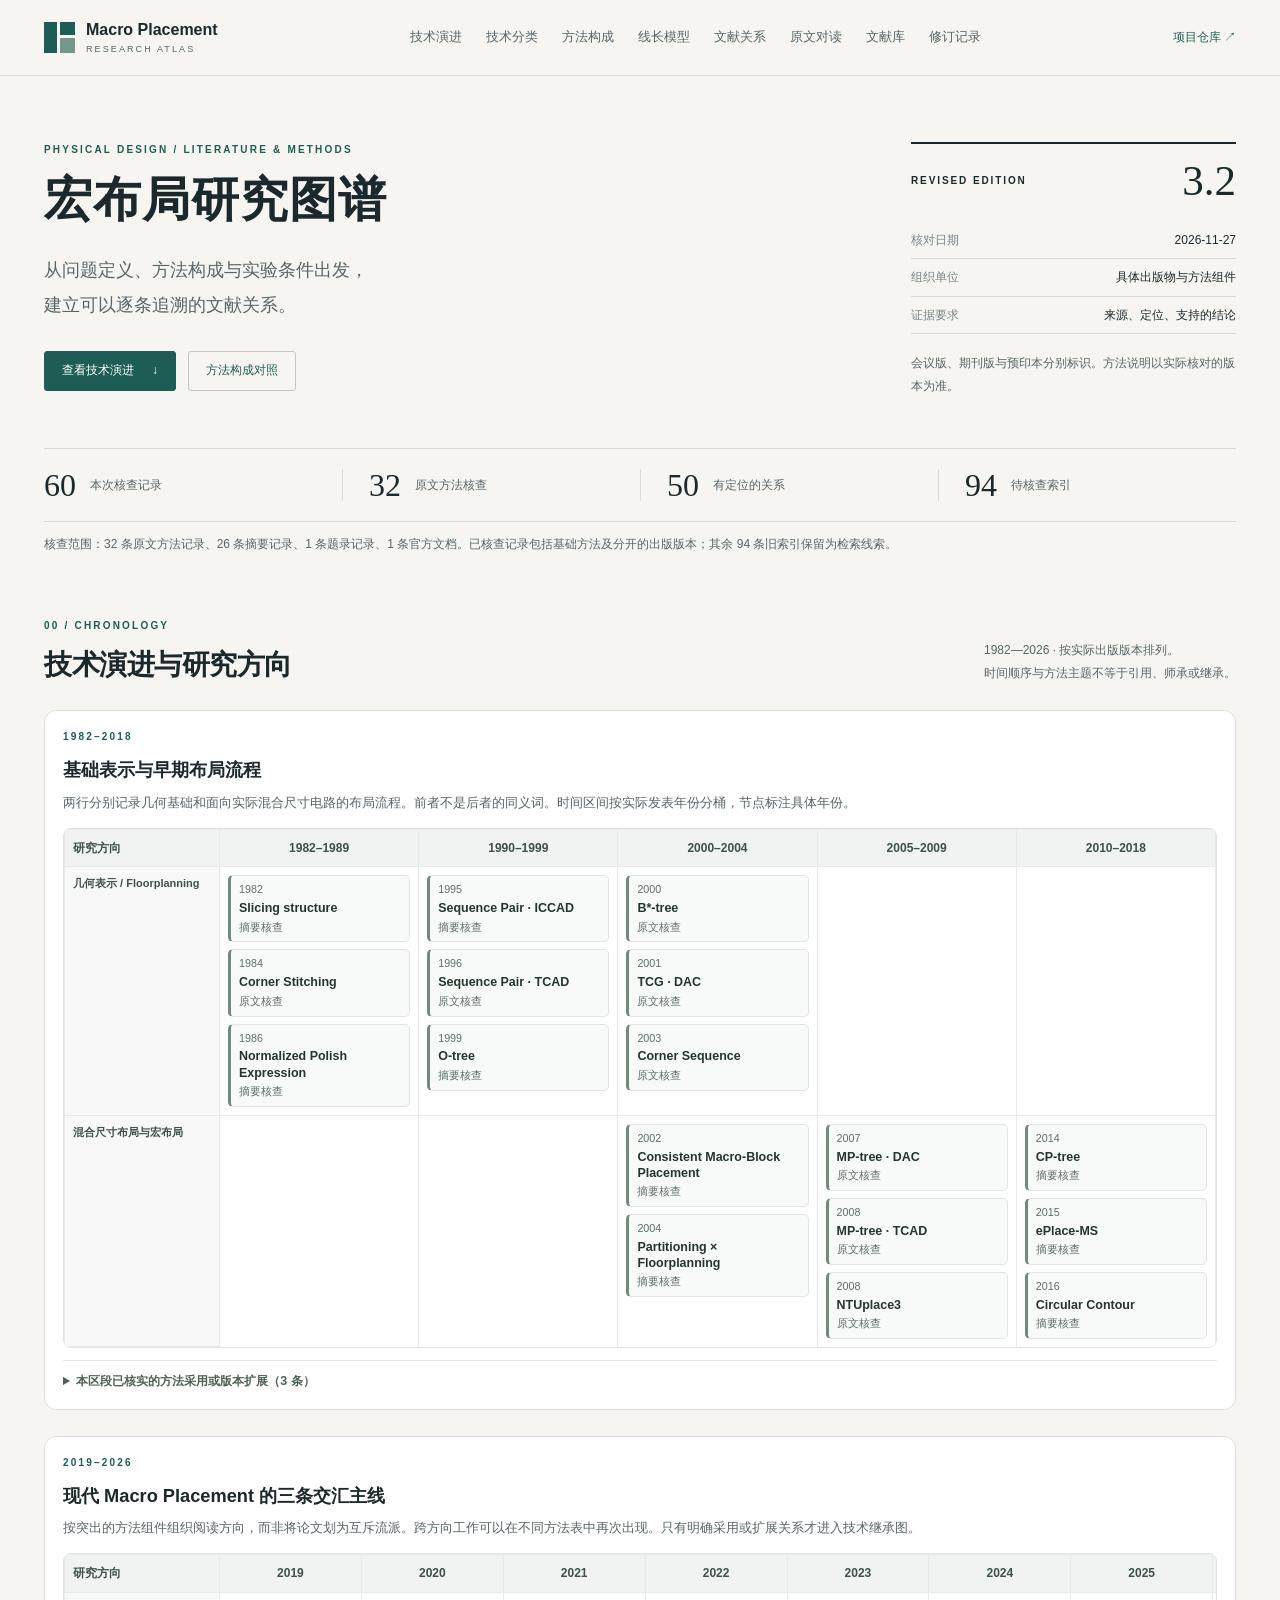
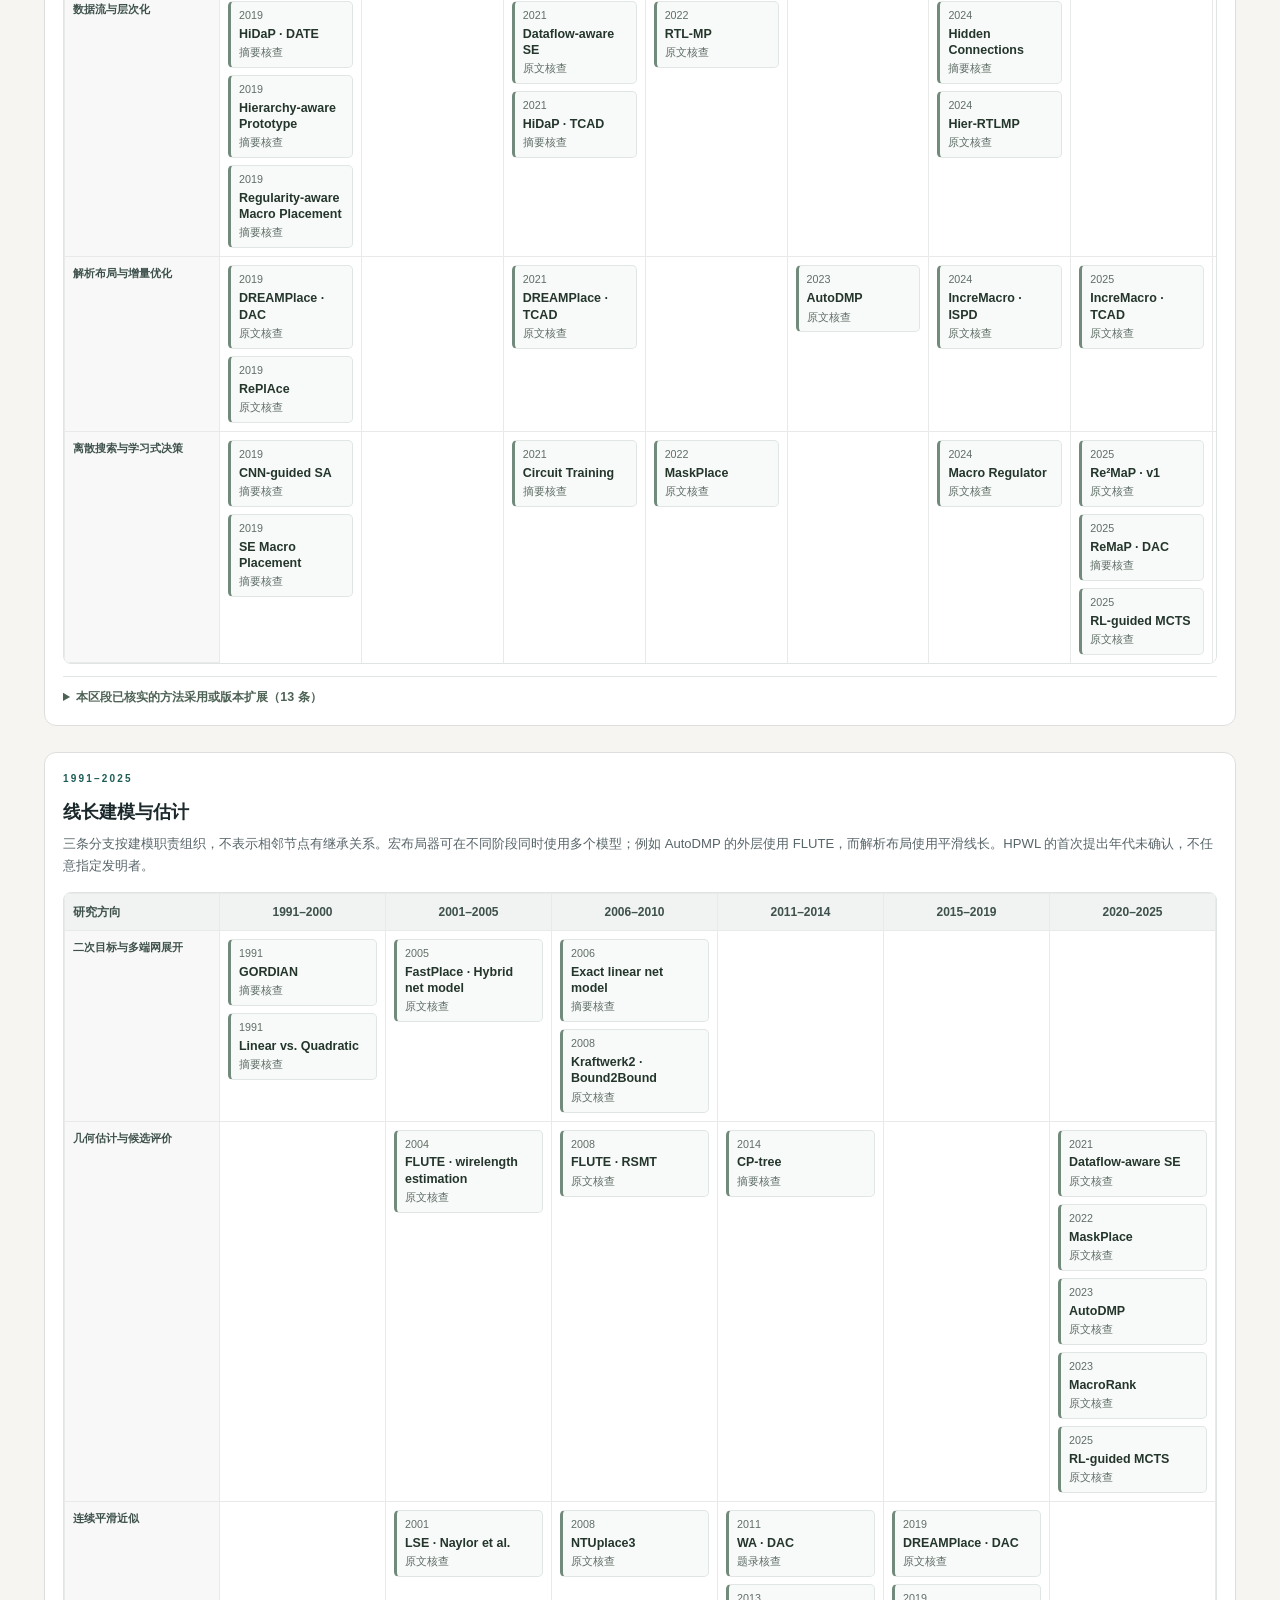
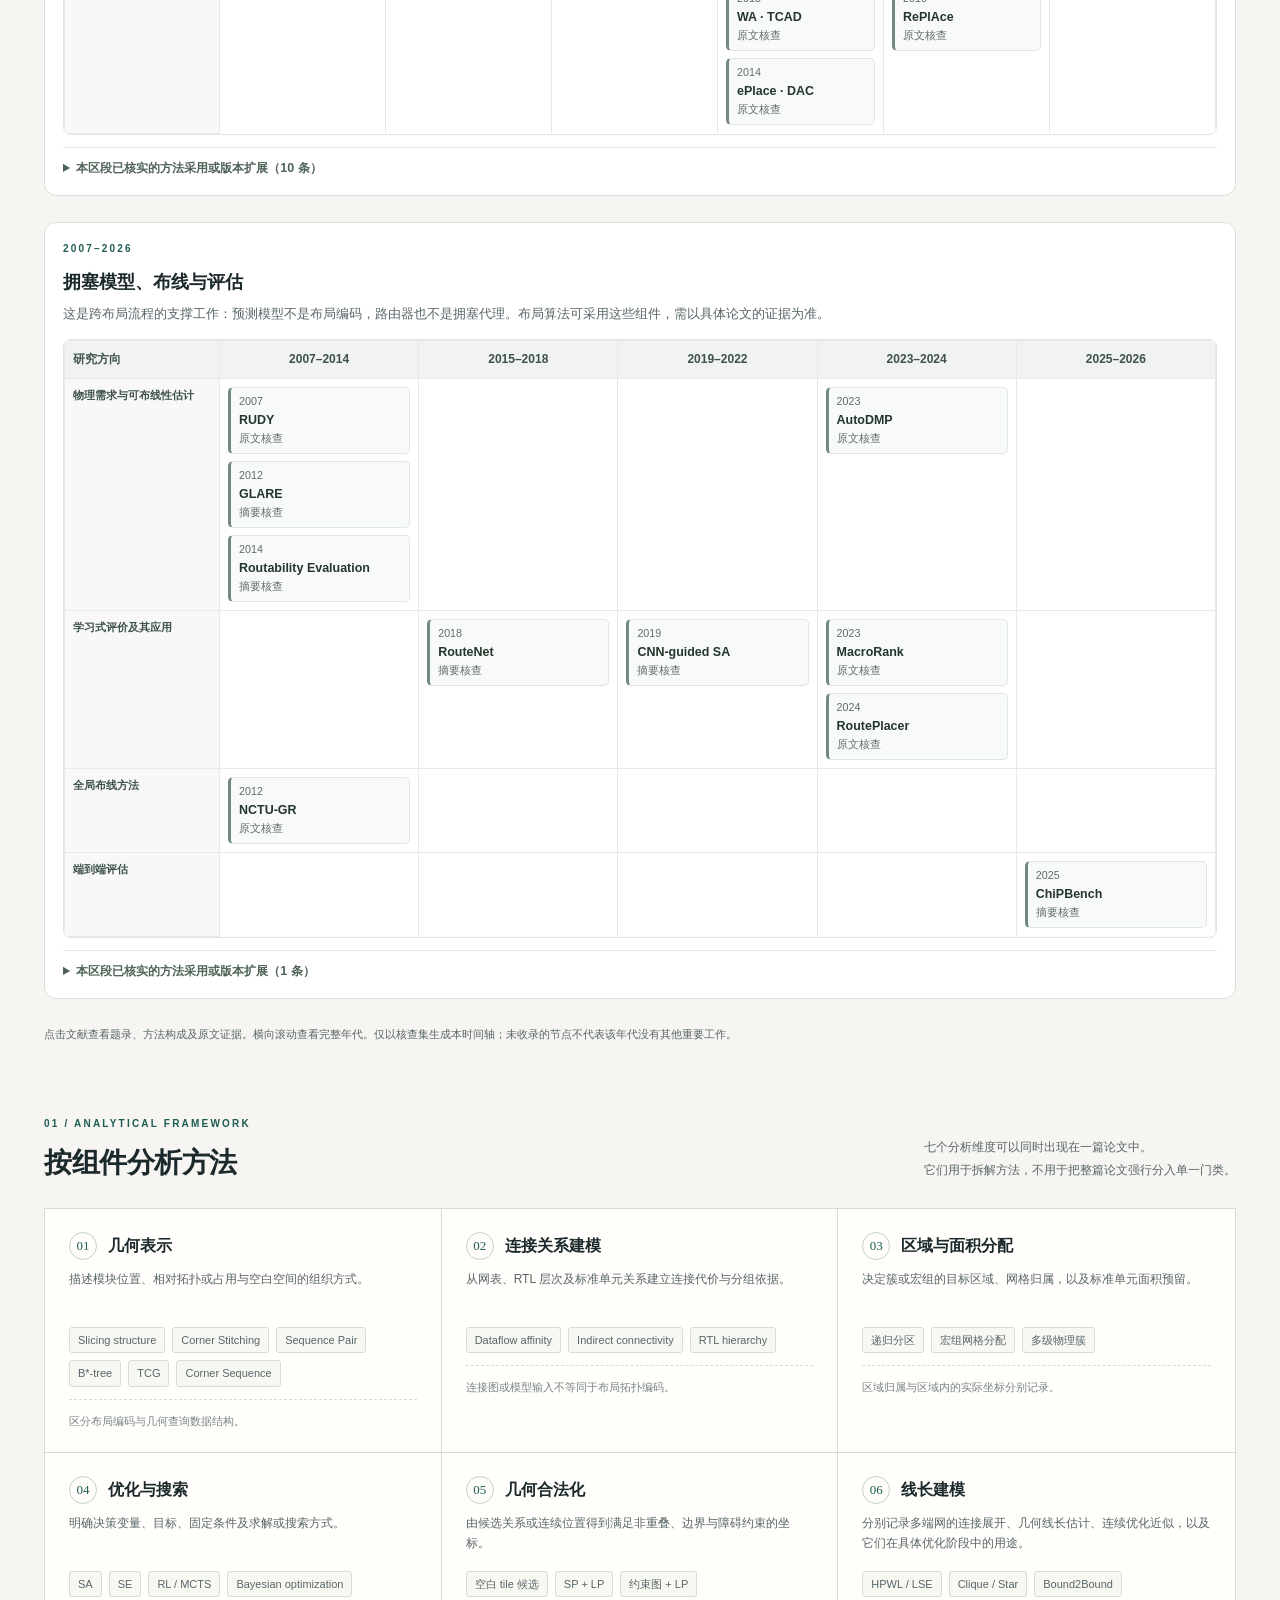
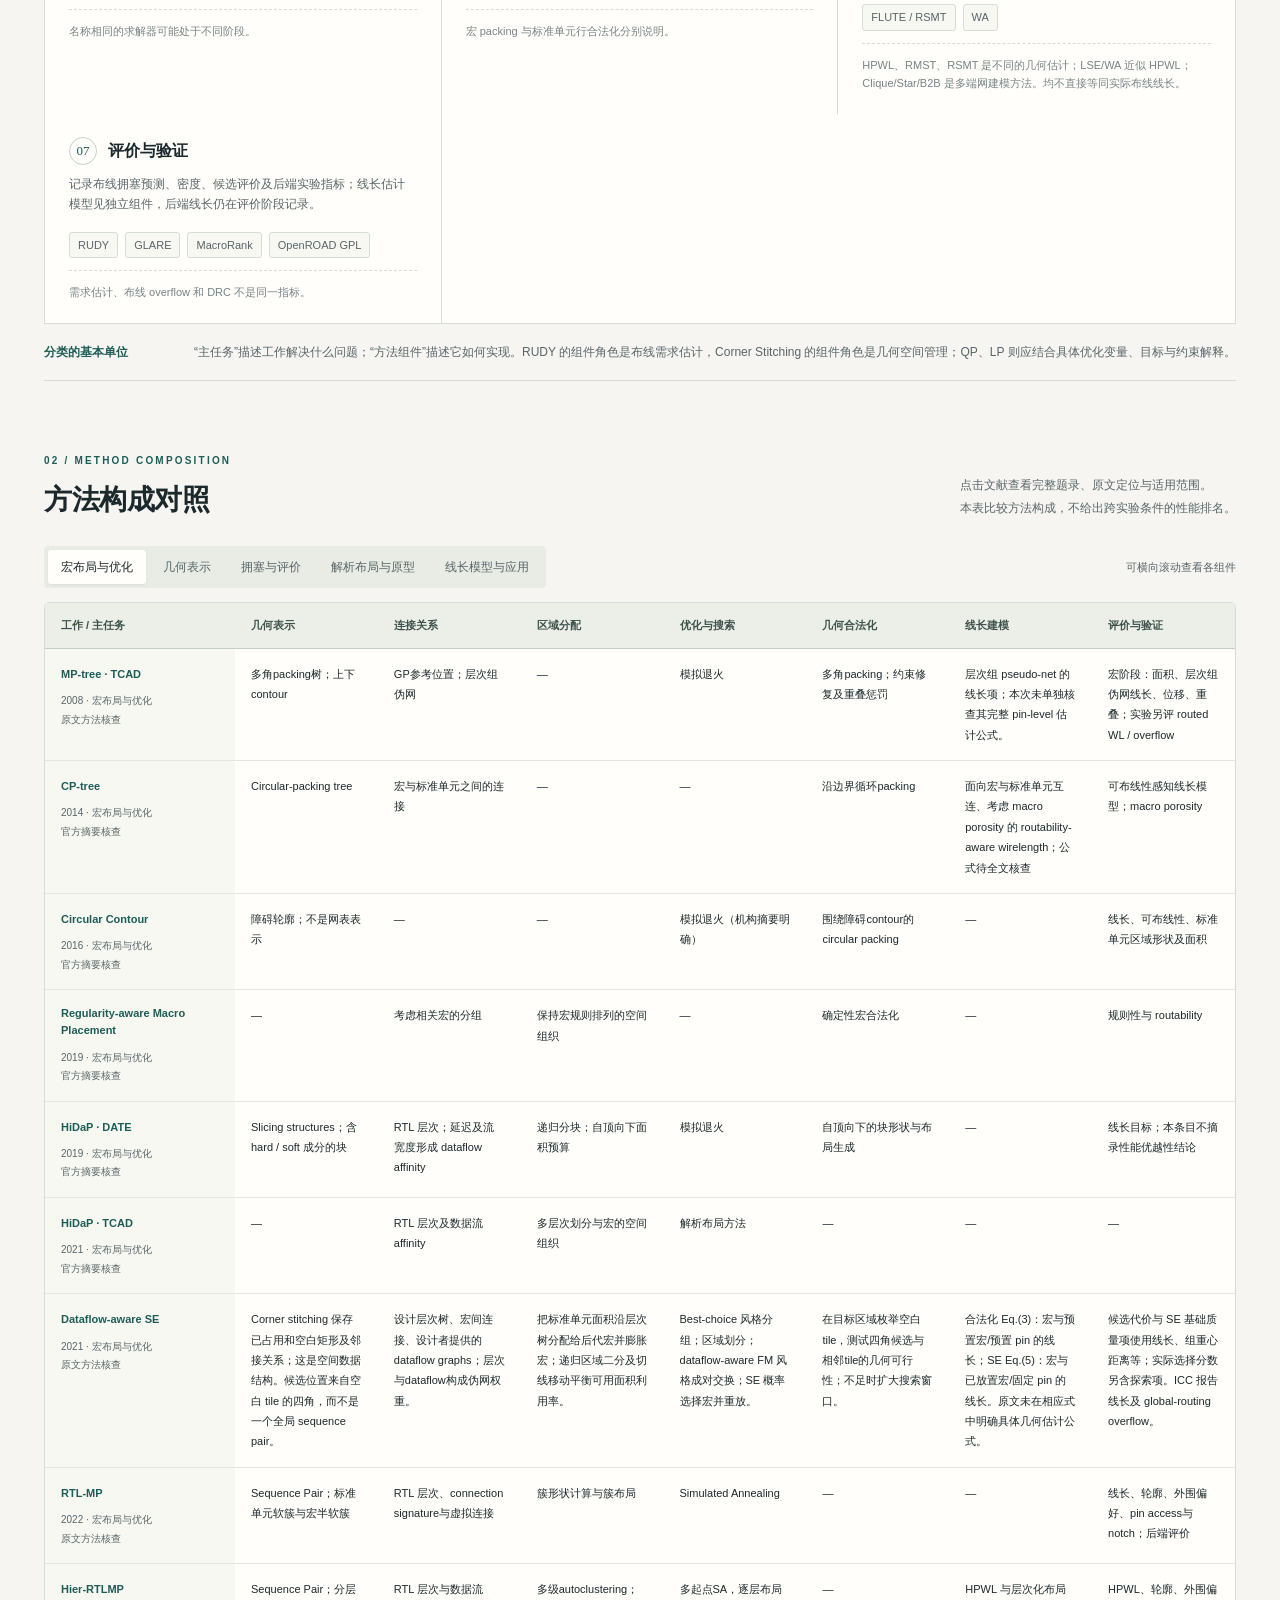
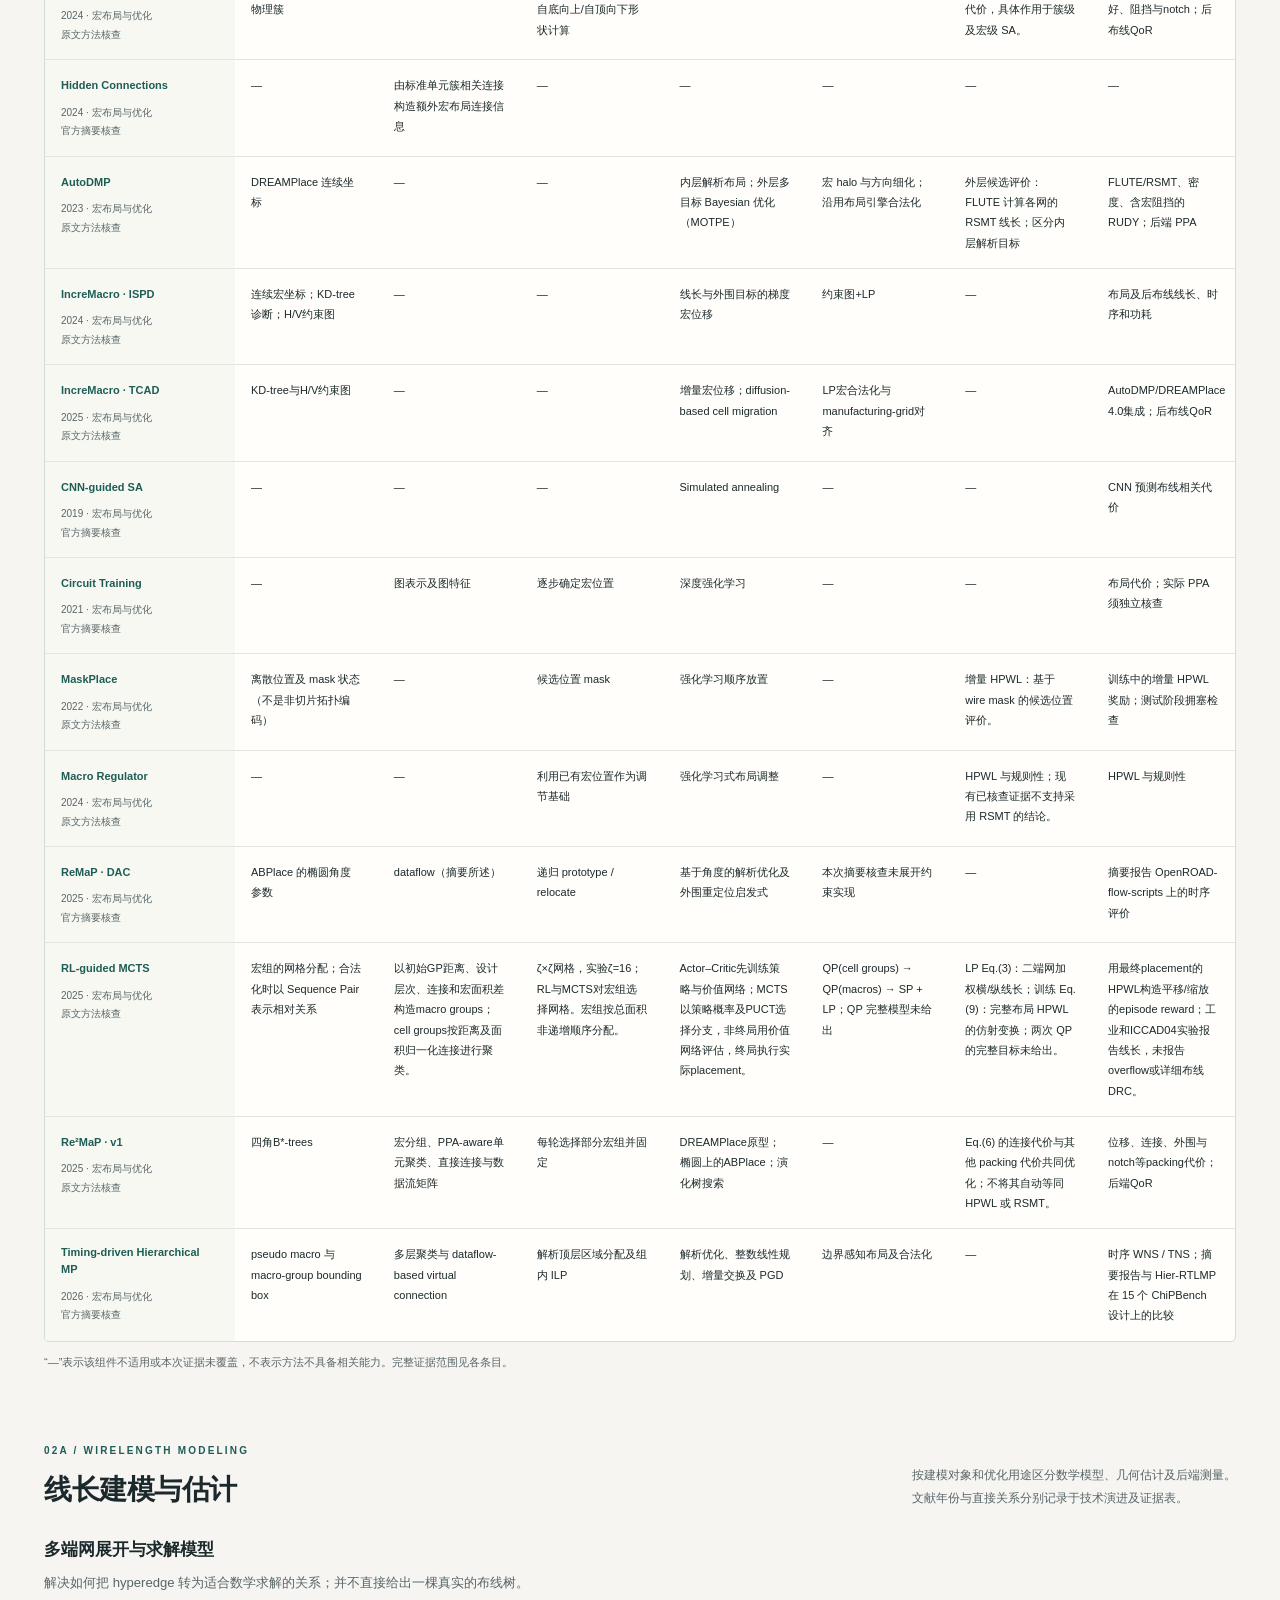
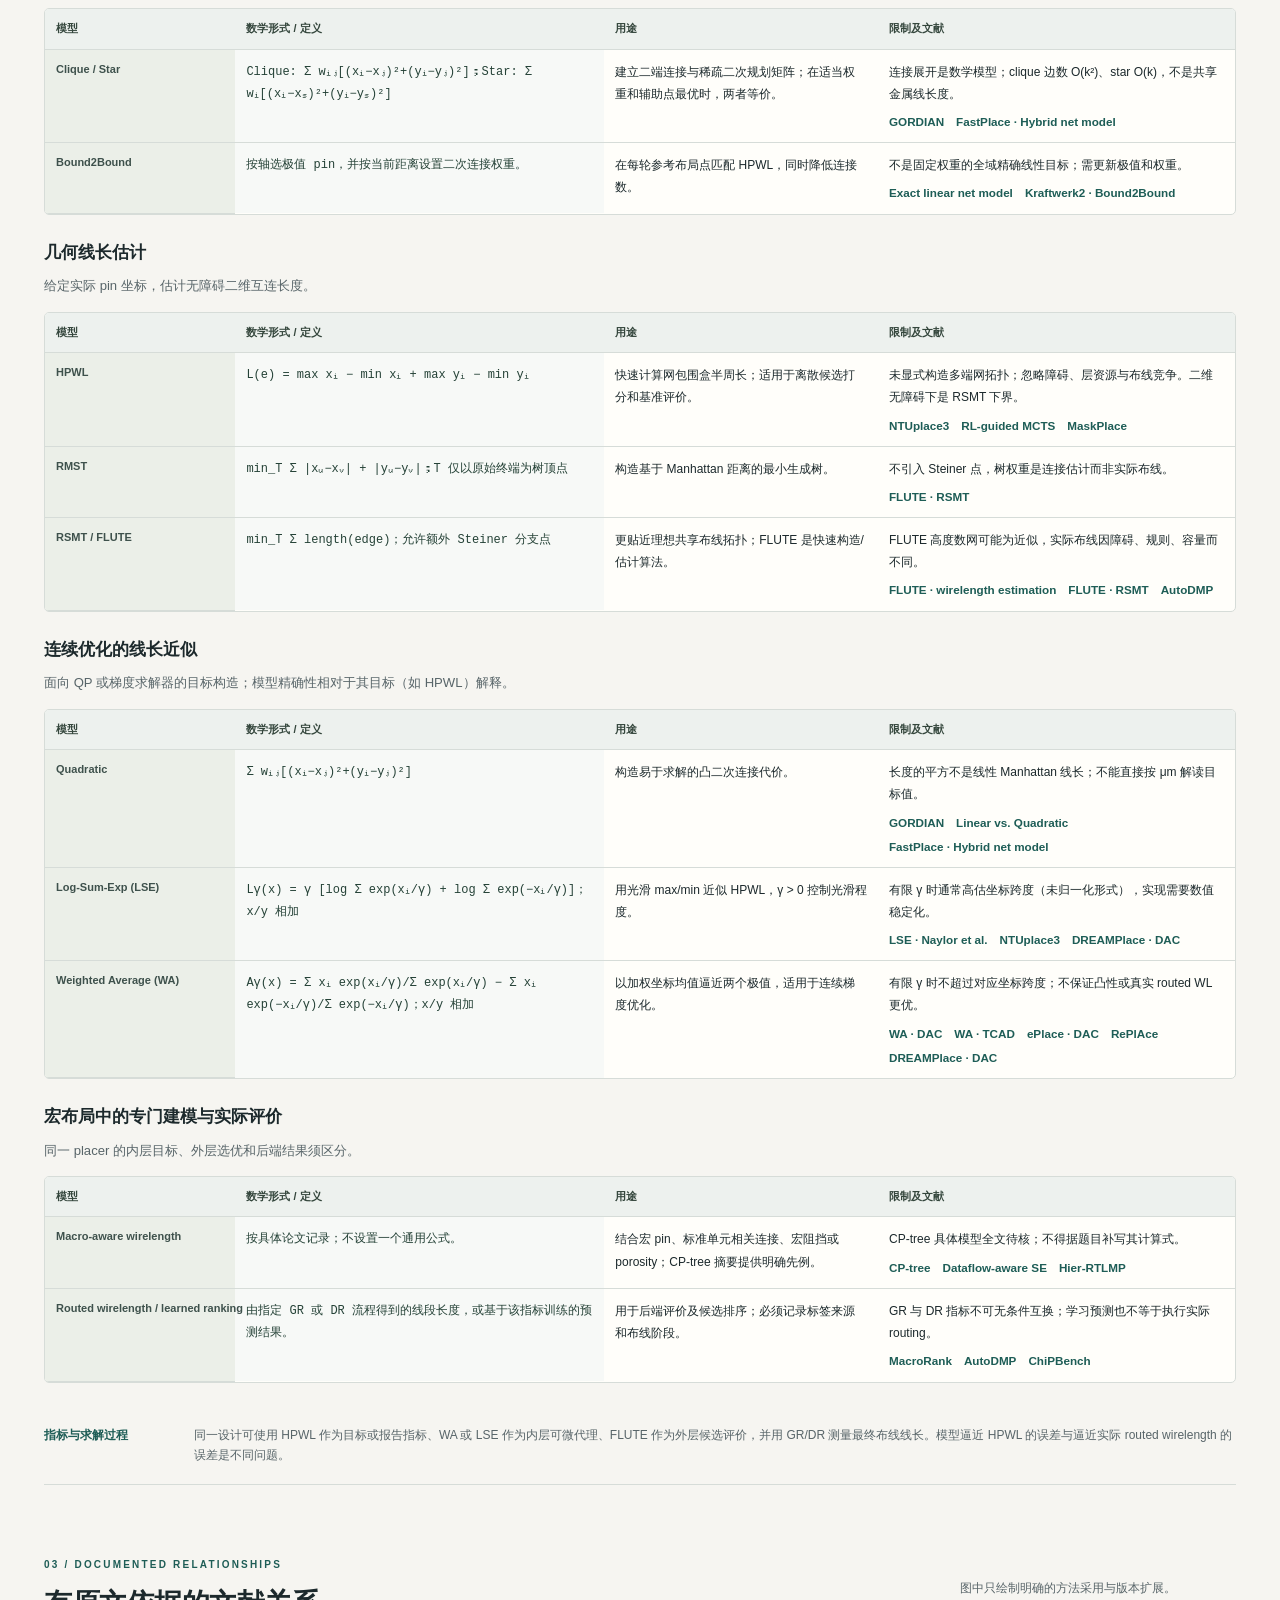
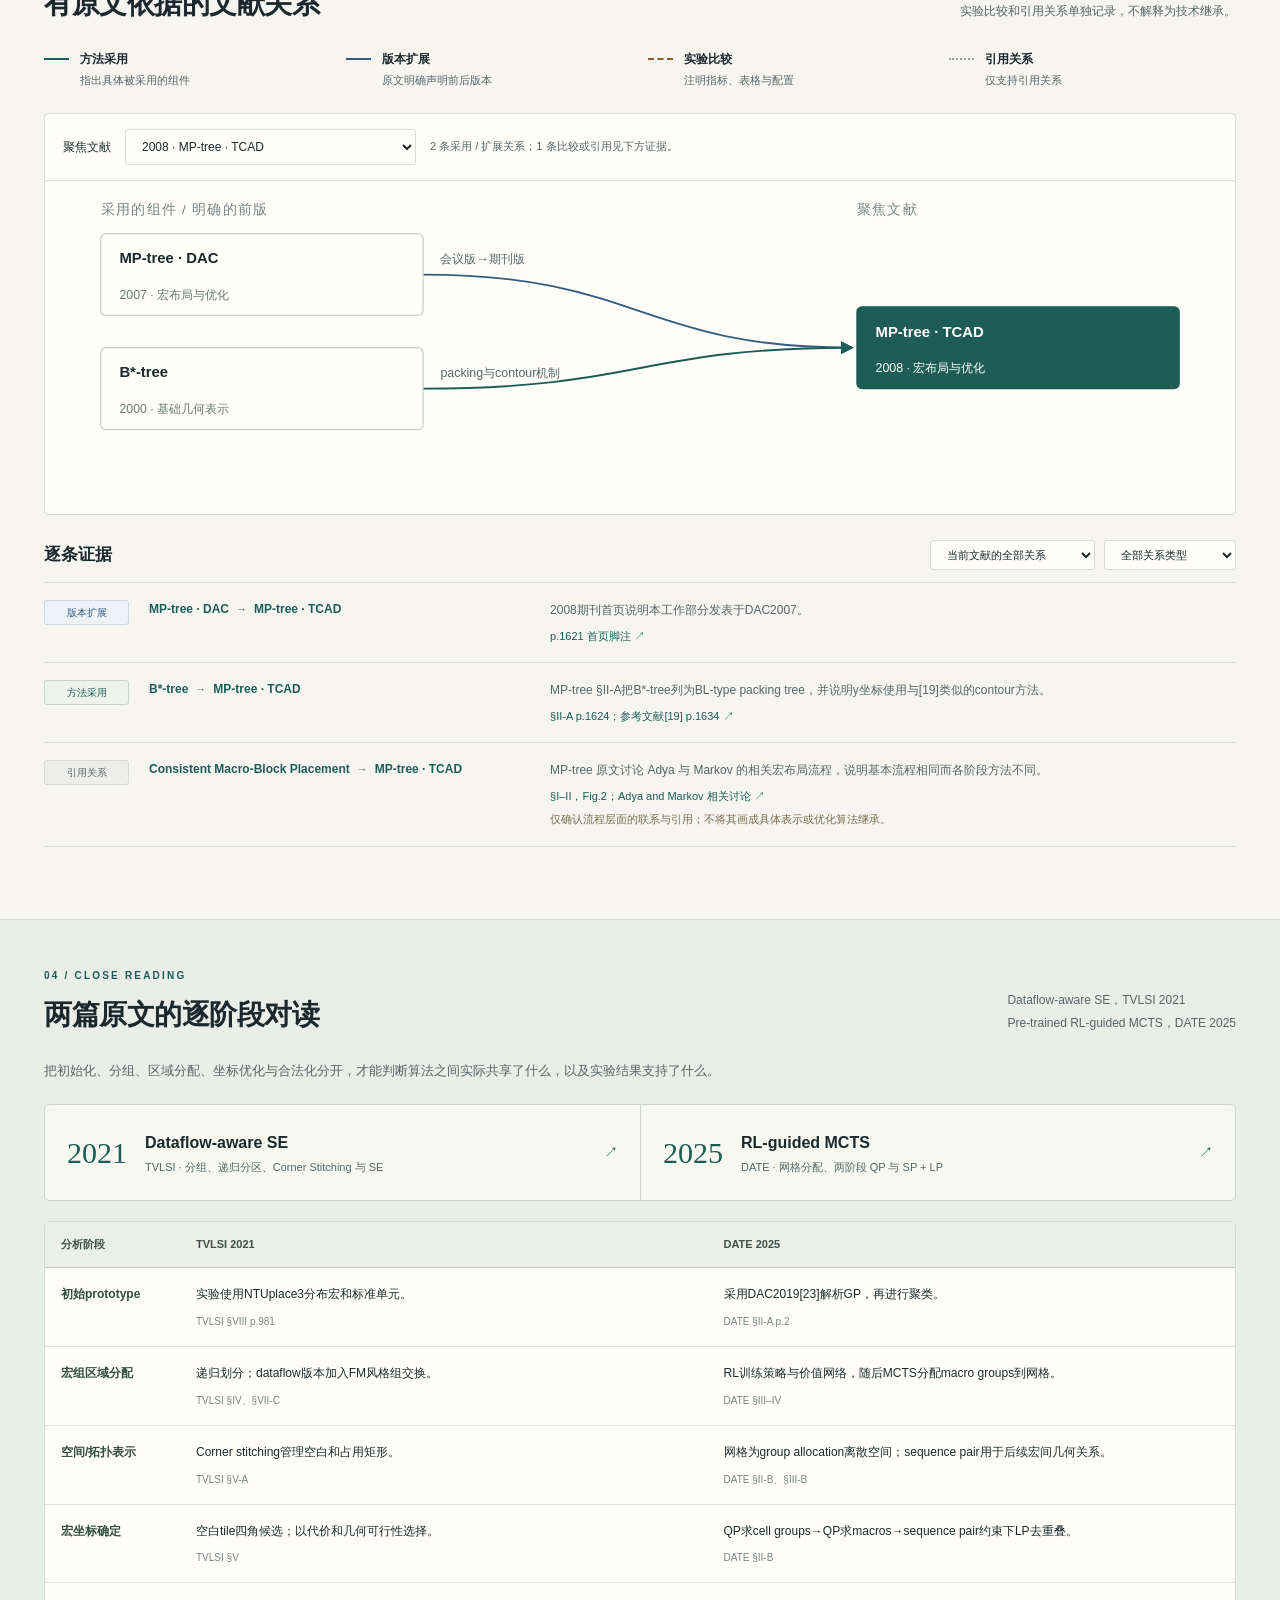
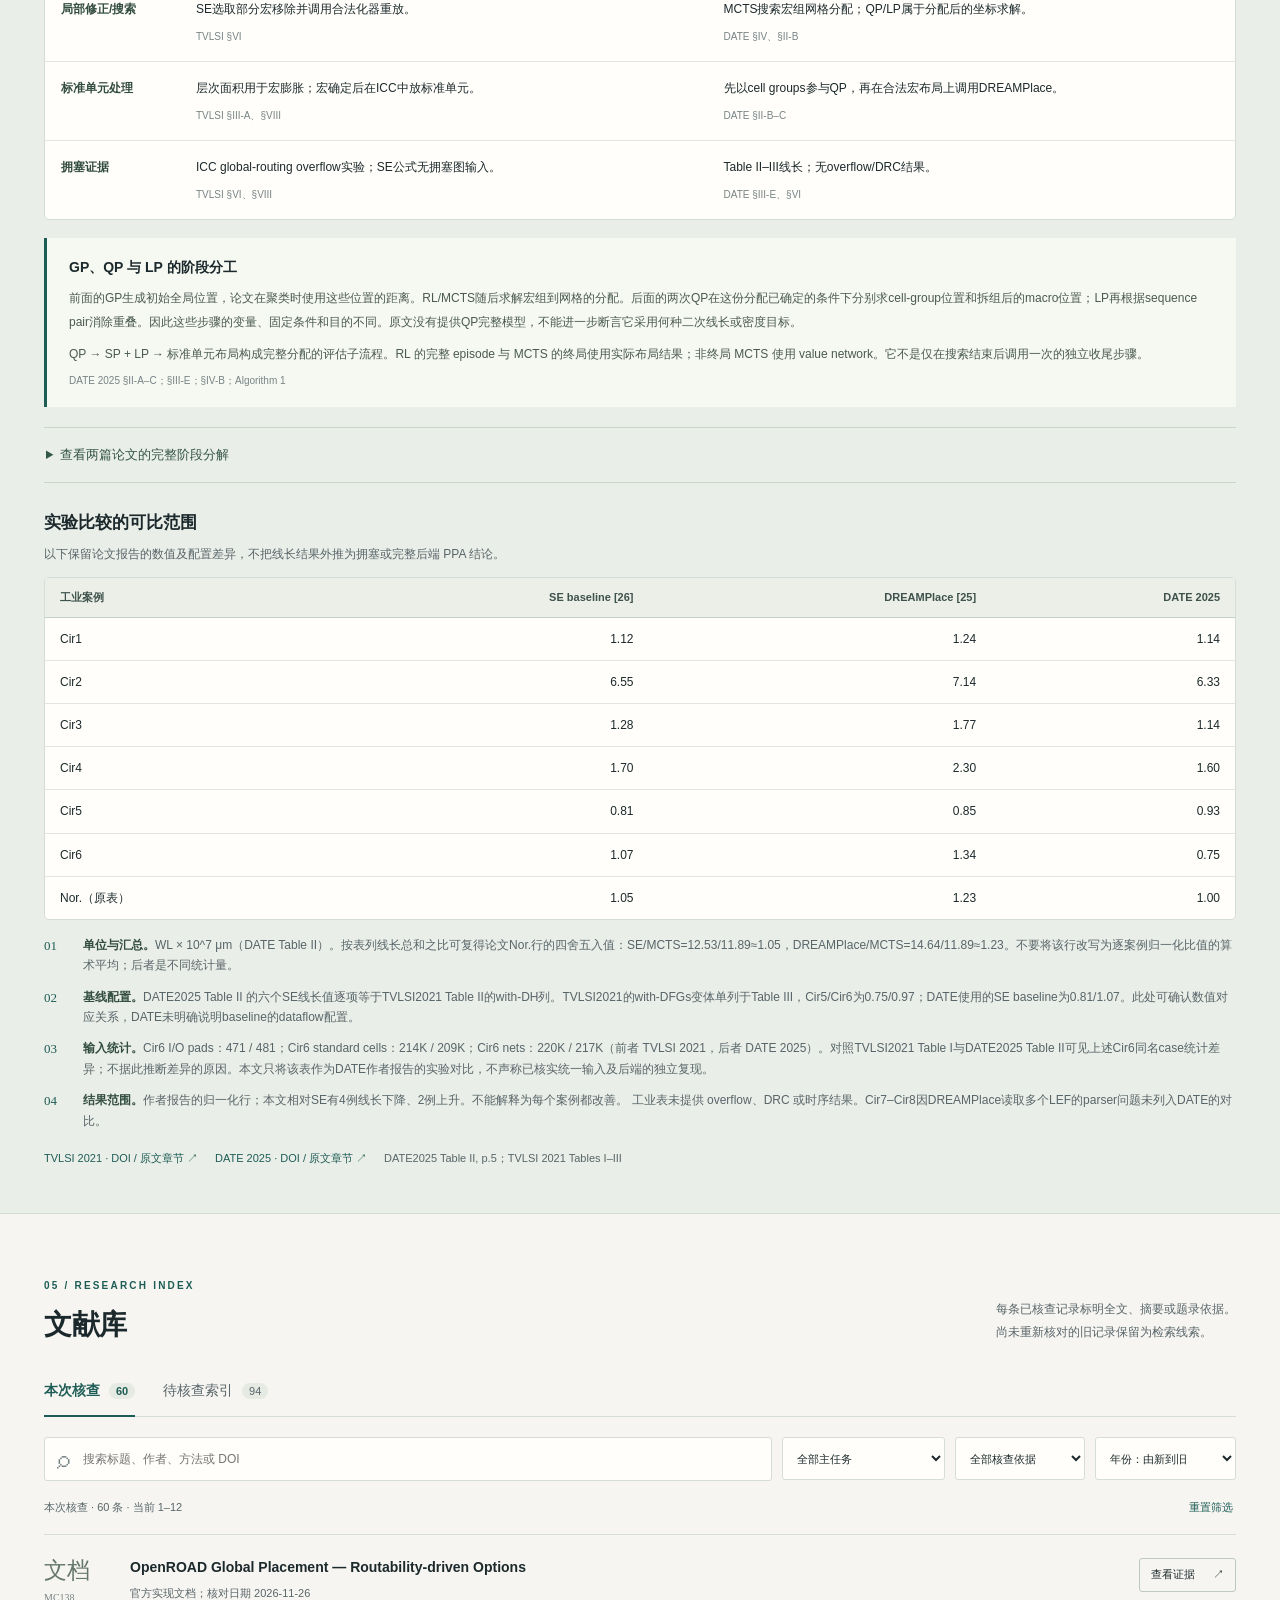
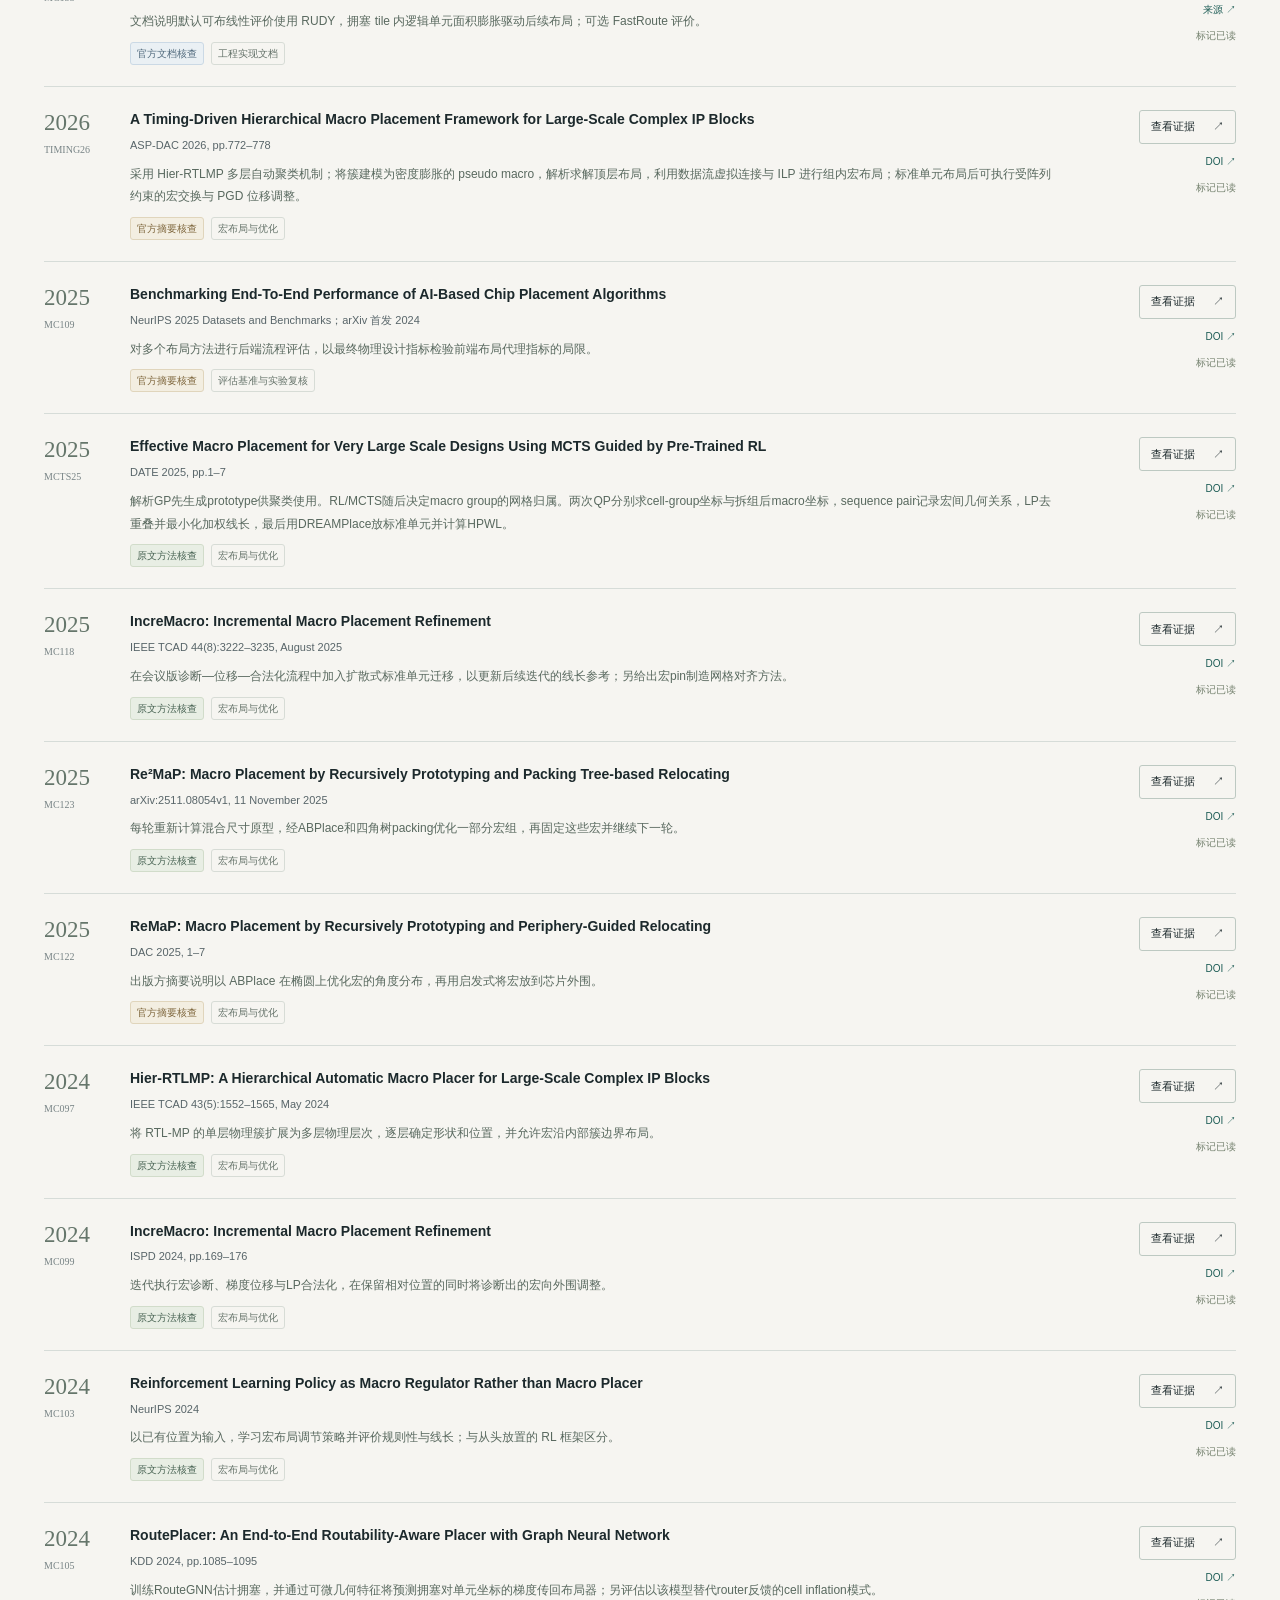
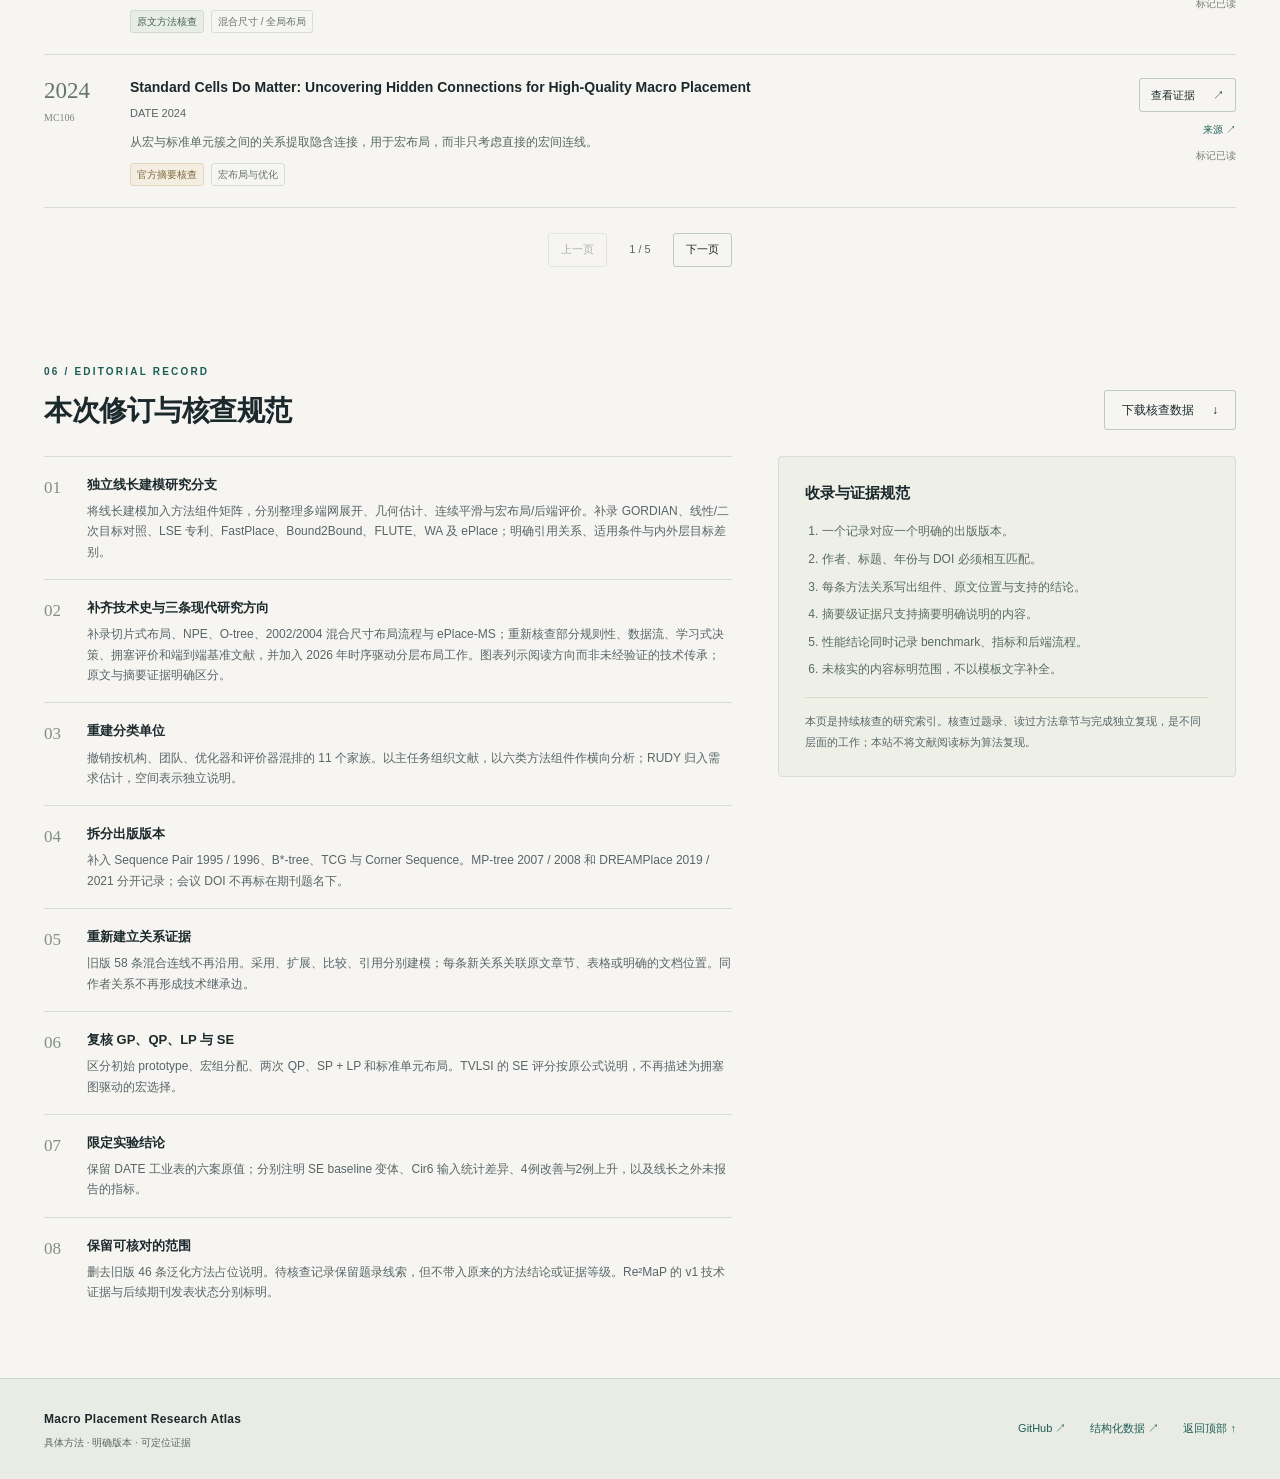
==== commit 3e0bcde5: "Clarify repository link label" ====
--- a/index.html
+++ b/index.html
@@ -46,7 +46,7 @@
   <div class="top-inner">
     <a class="brand" href="#main" aria-label="宏布局研究图谱首页"><span class="brand-symbol" aria-hidden="true"><i></i><i></i><i></i></span><span>Macro Placement<span class="brand-sub">RESEARCH ATLAS</span></span></a>
     <nav aria-label="主导航"><a href="#history">技术演进</a><a href="#taxonomy">技术分类</a><a href="#methods">方法构成</a><a href="#wirelength">线长模型</a><a href="#relations">文献关系</a><a href="#comparison">原文对读</a><a href="#library">文献库</a><a href="#revision">修订记录</a></nav>
-    <a class="source-link" href="https://github.com/pc666/macro-research-atlas" target="_blank" rel="noopener noreferrer">数据与源码 <span aria-hidden="true">↗</span></a>
+    <a class="source-link" href="https://github.com/pc666/macro-research-atlas" target="_blank" rel="noopener noreferrer">项目仓库 <span aria-hidden="true">↗</span></a>
   </div>
 </header>
 <main id="main">
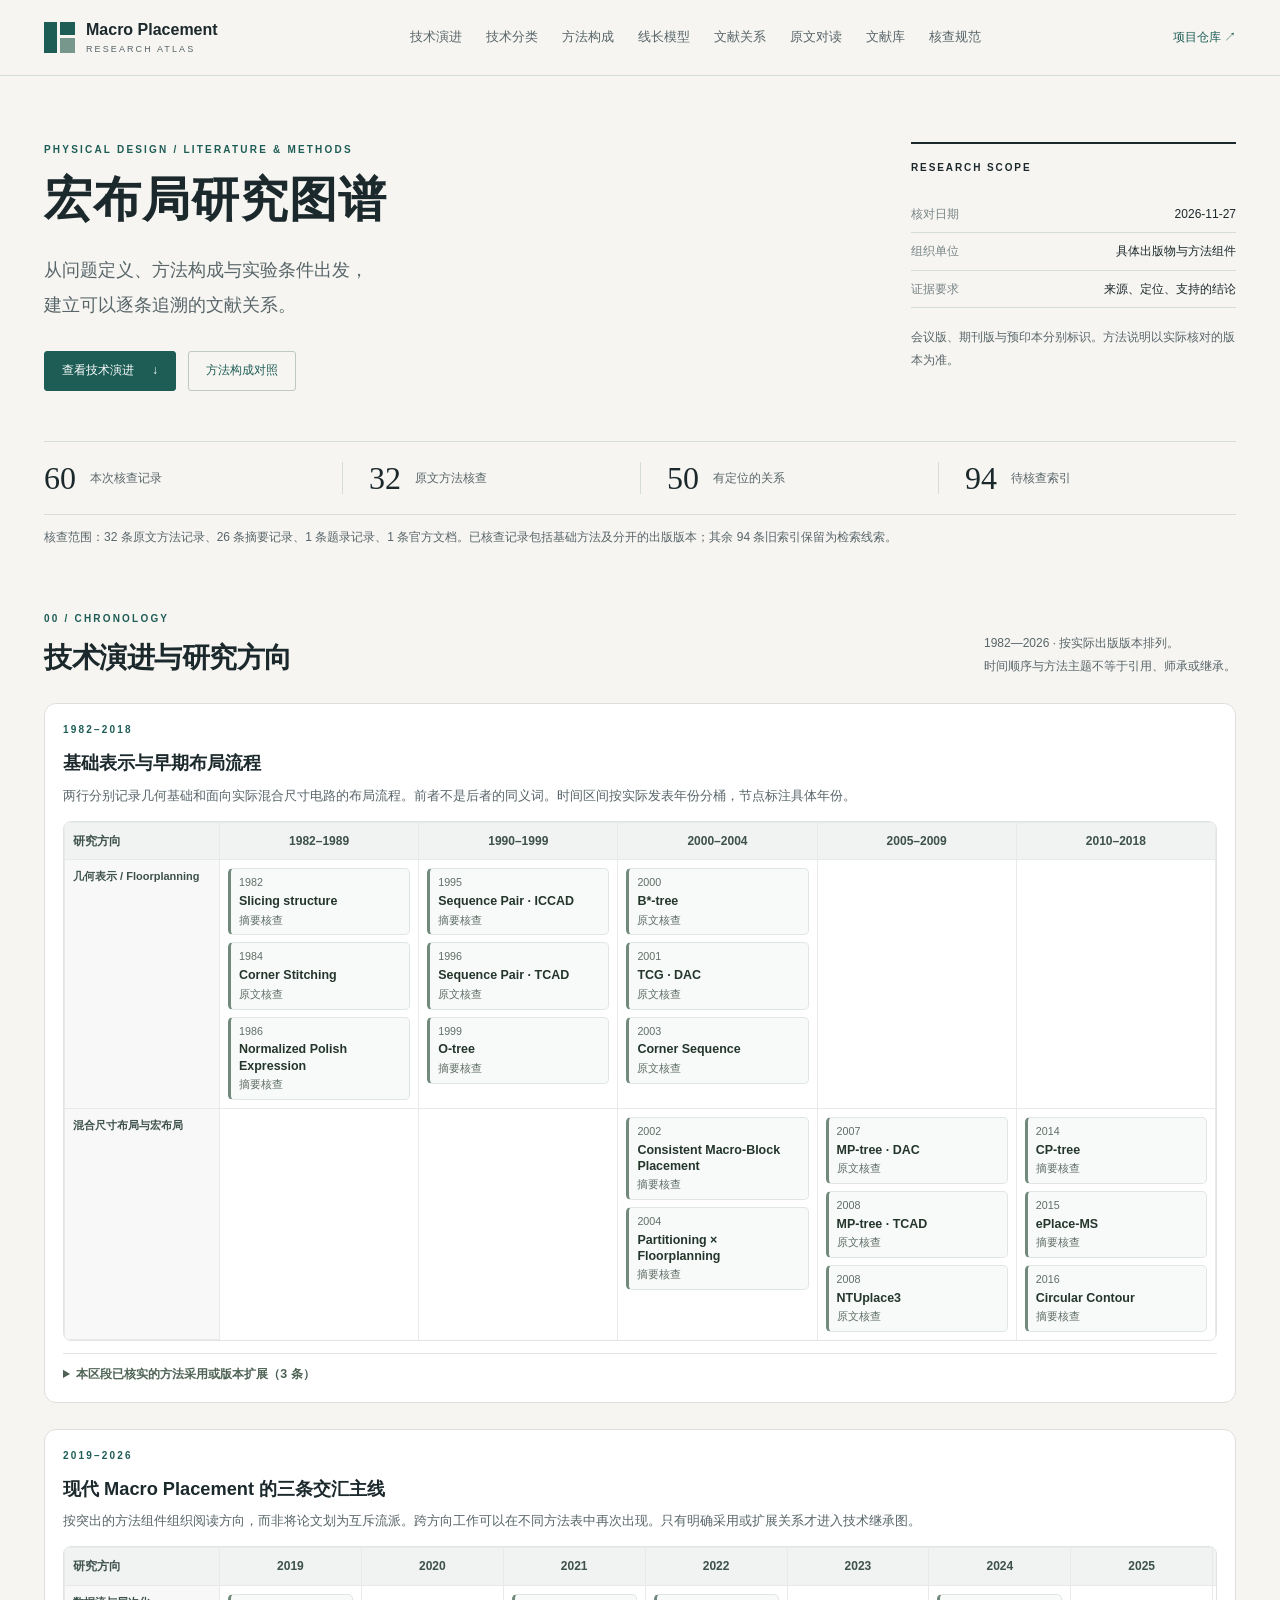
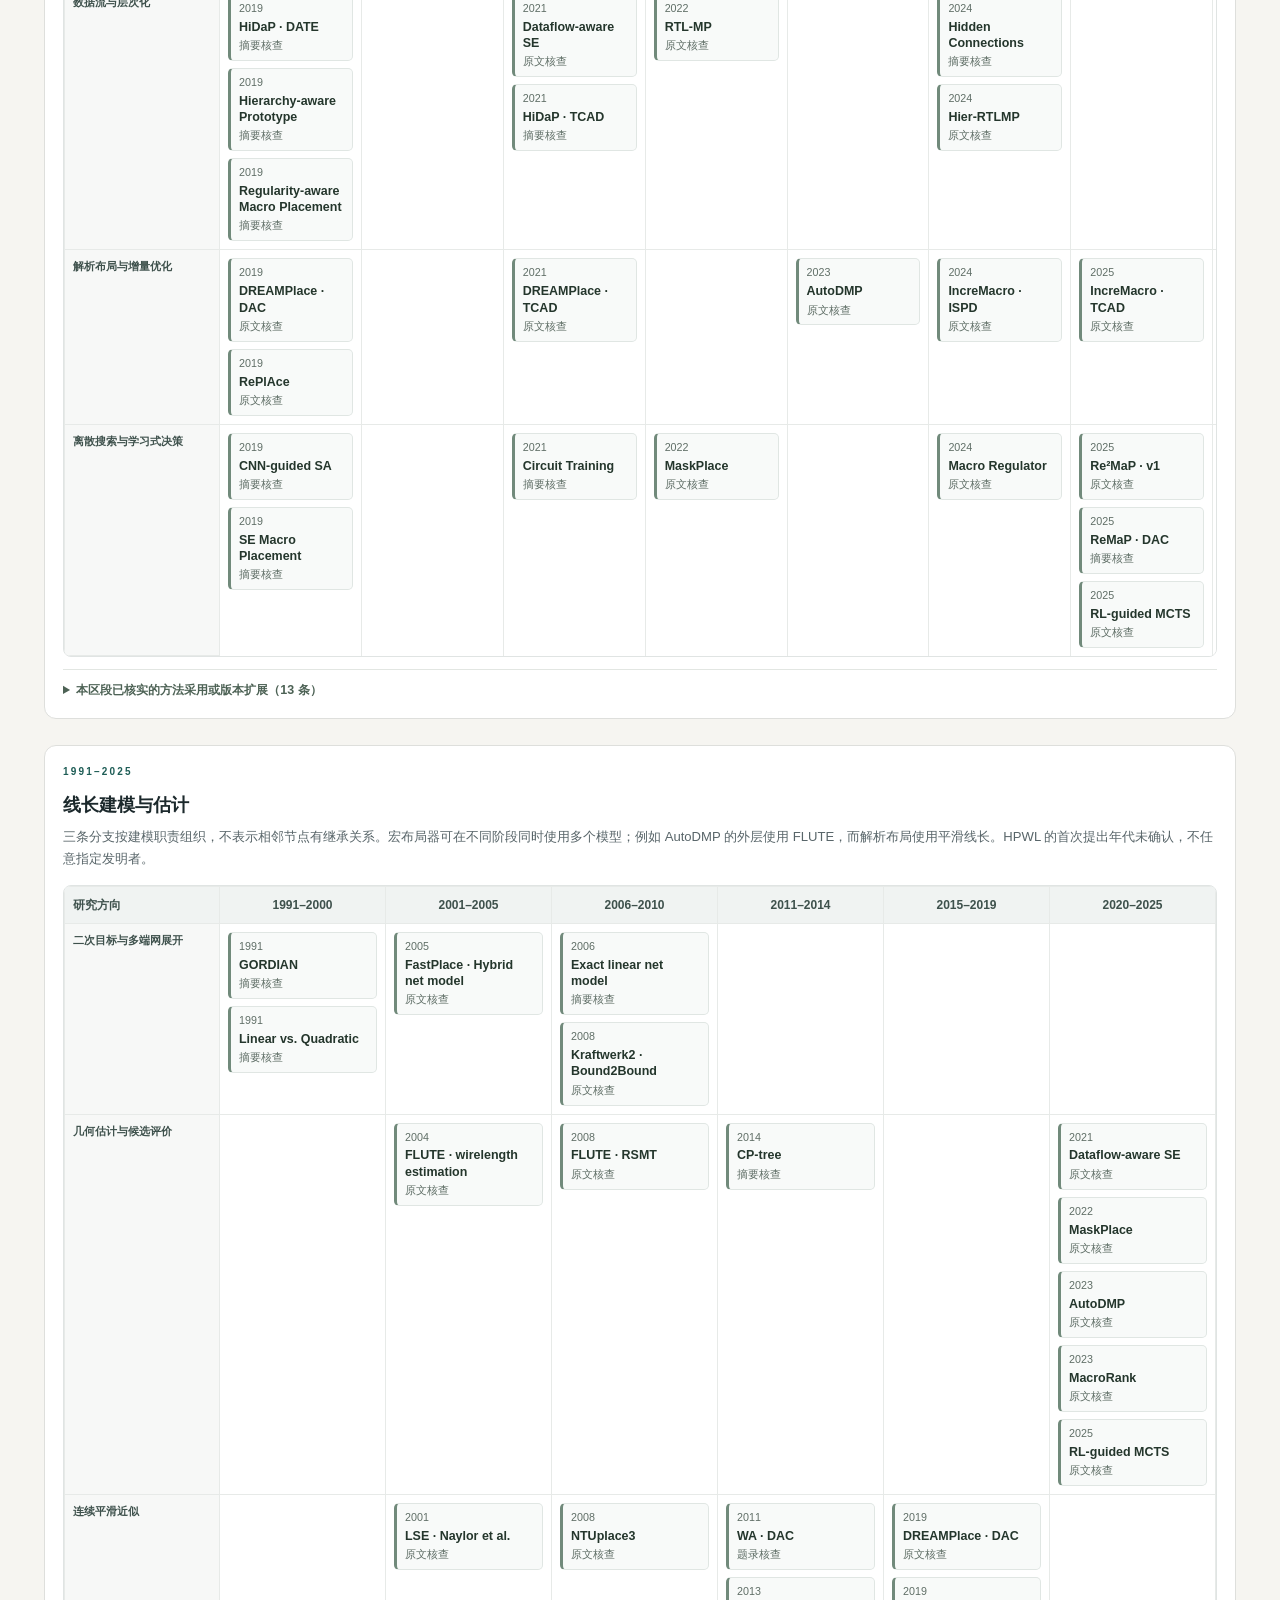
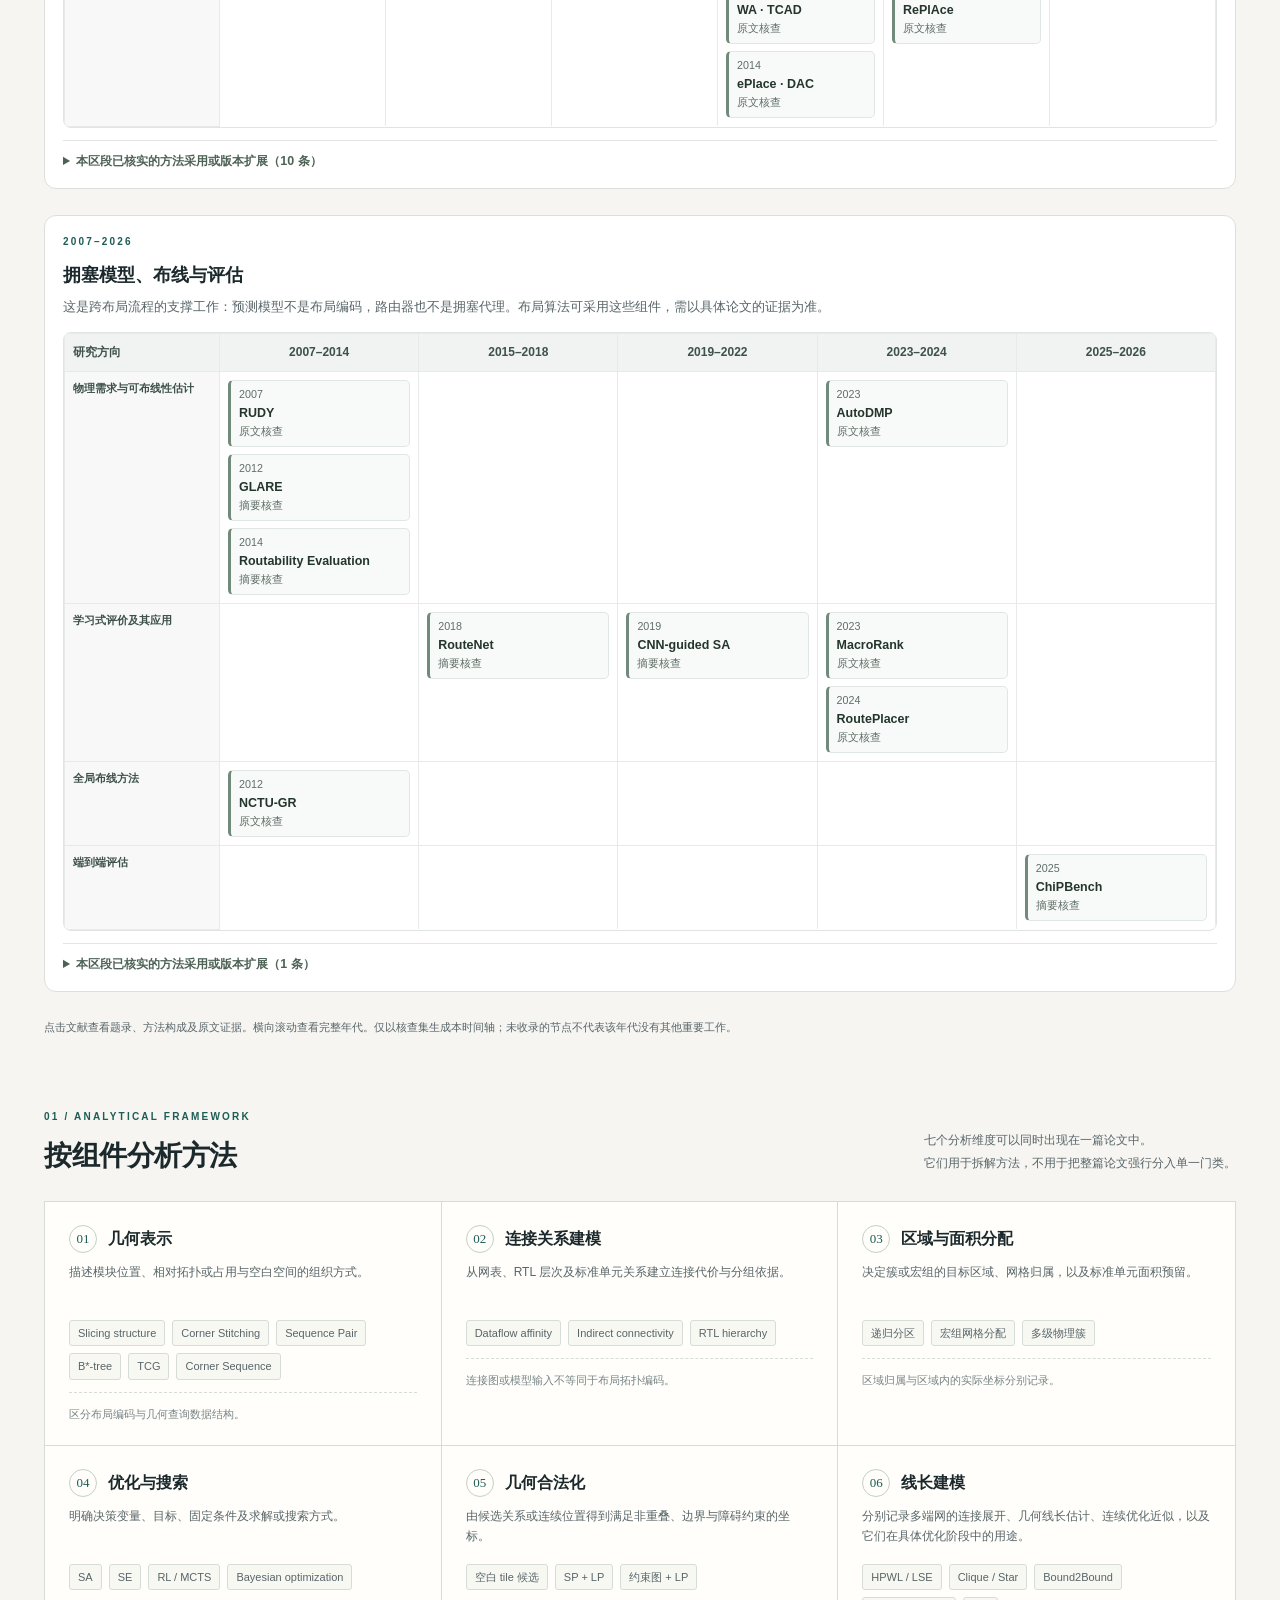
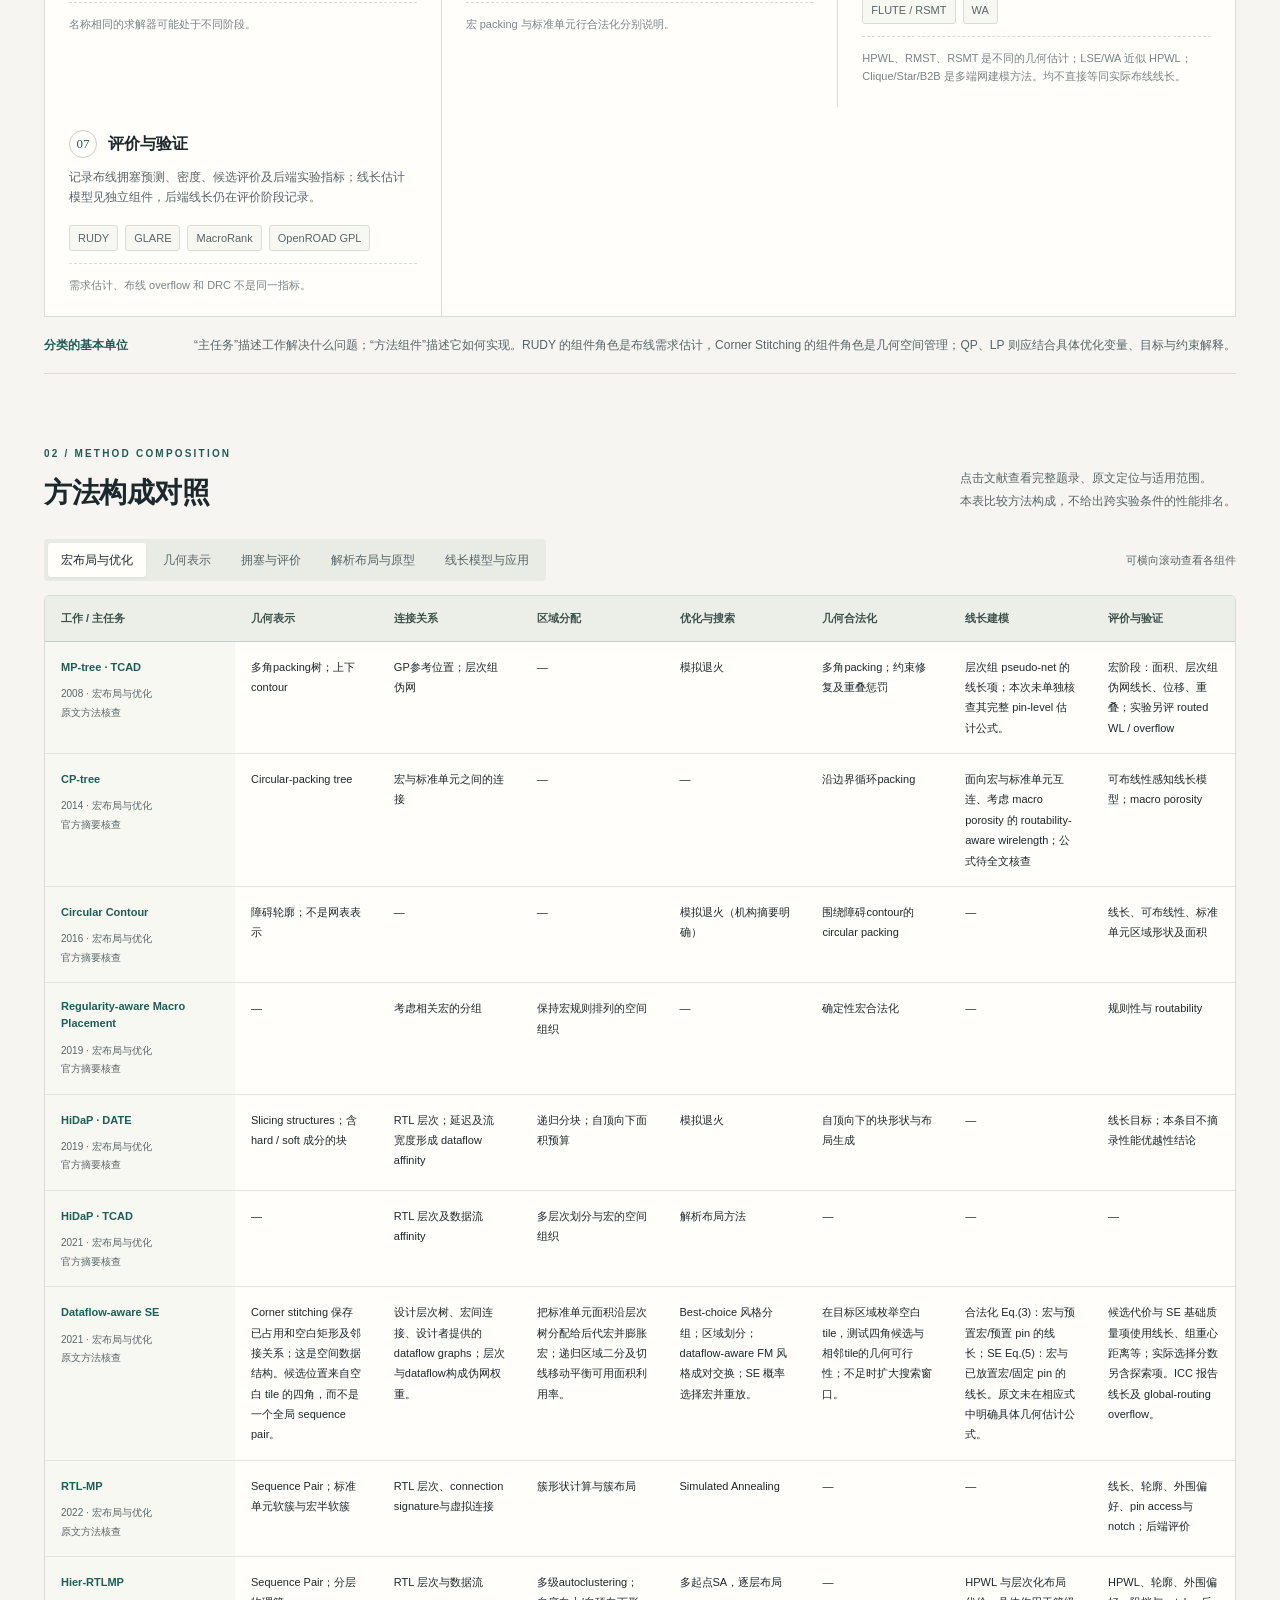
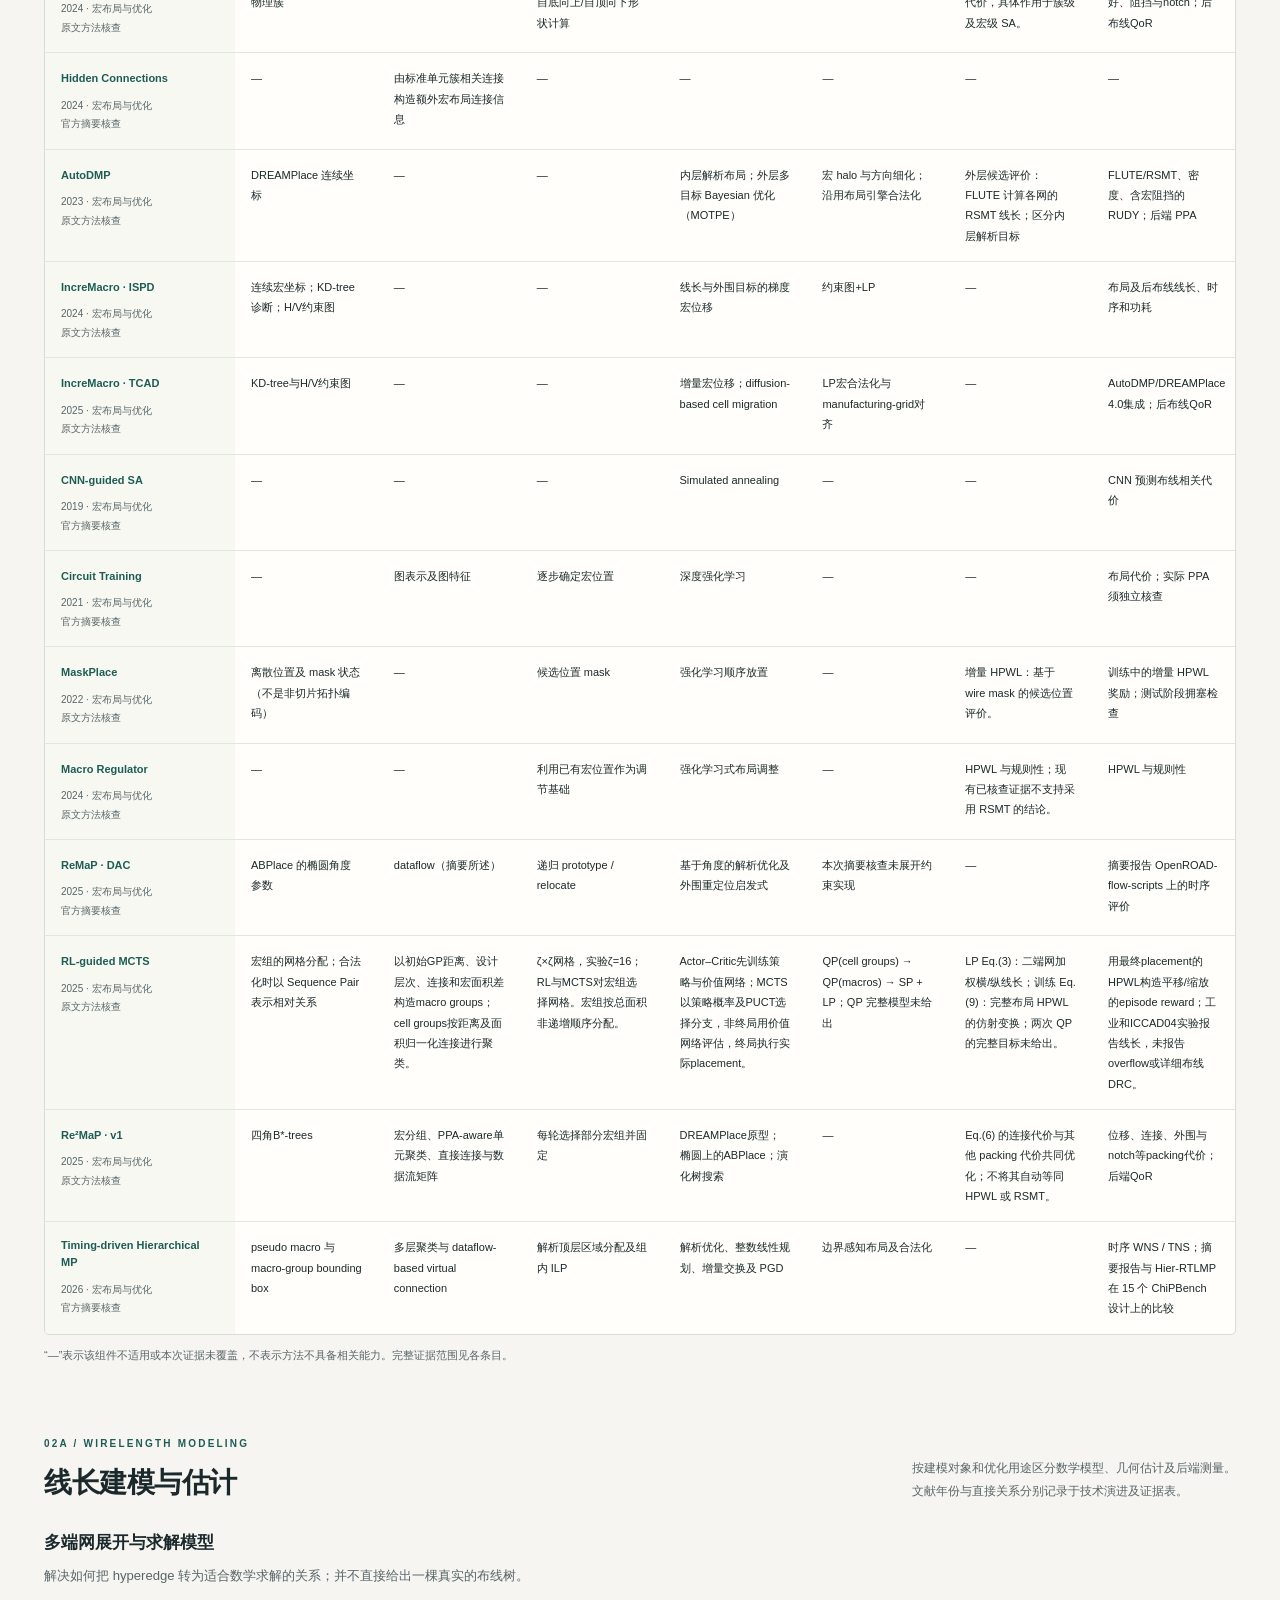
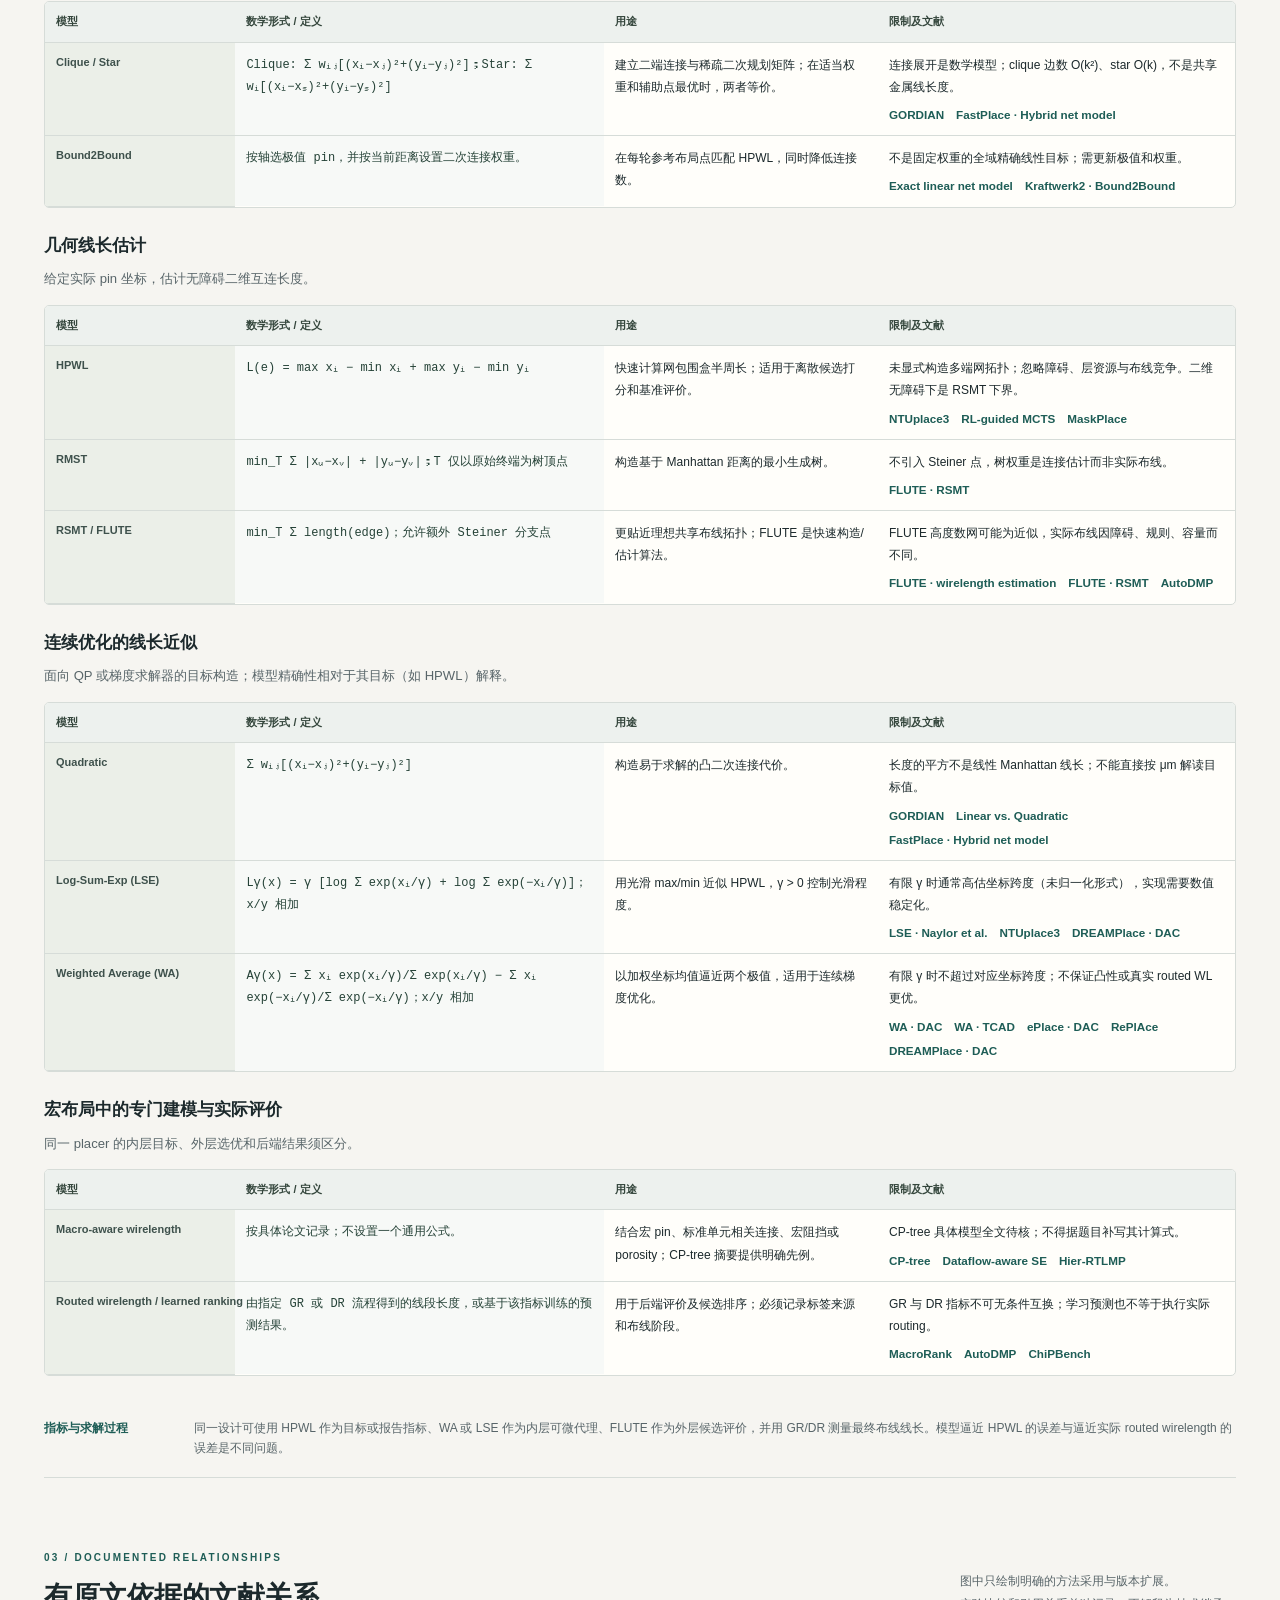
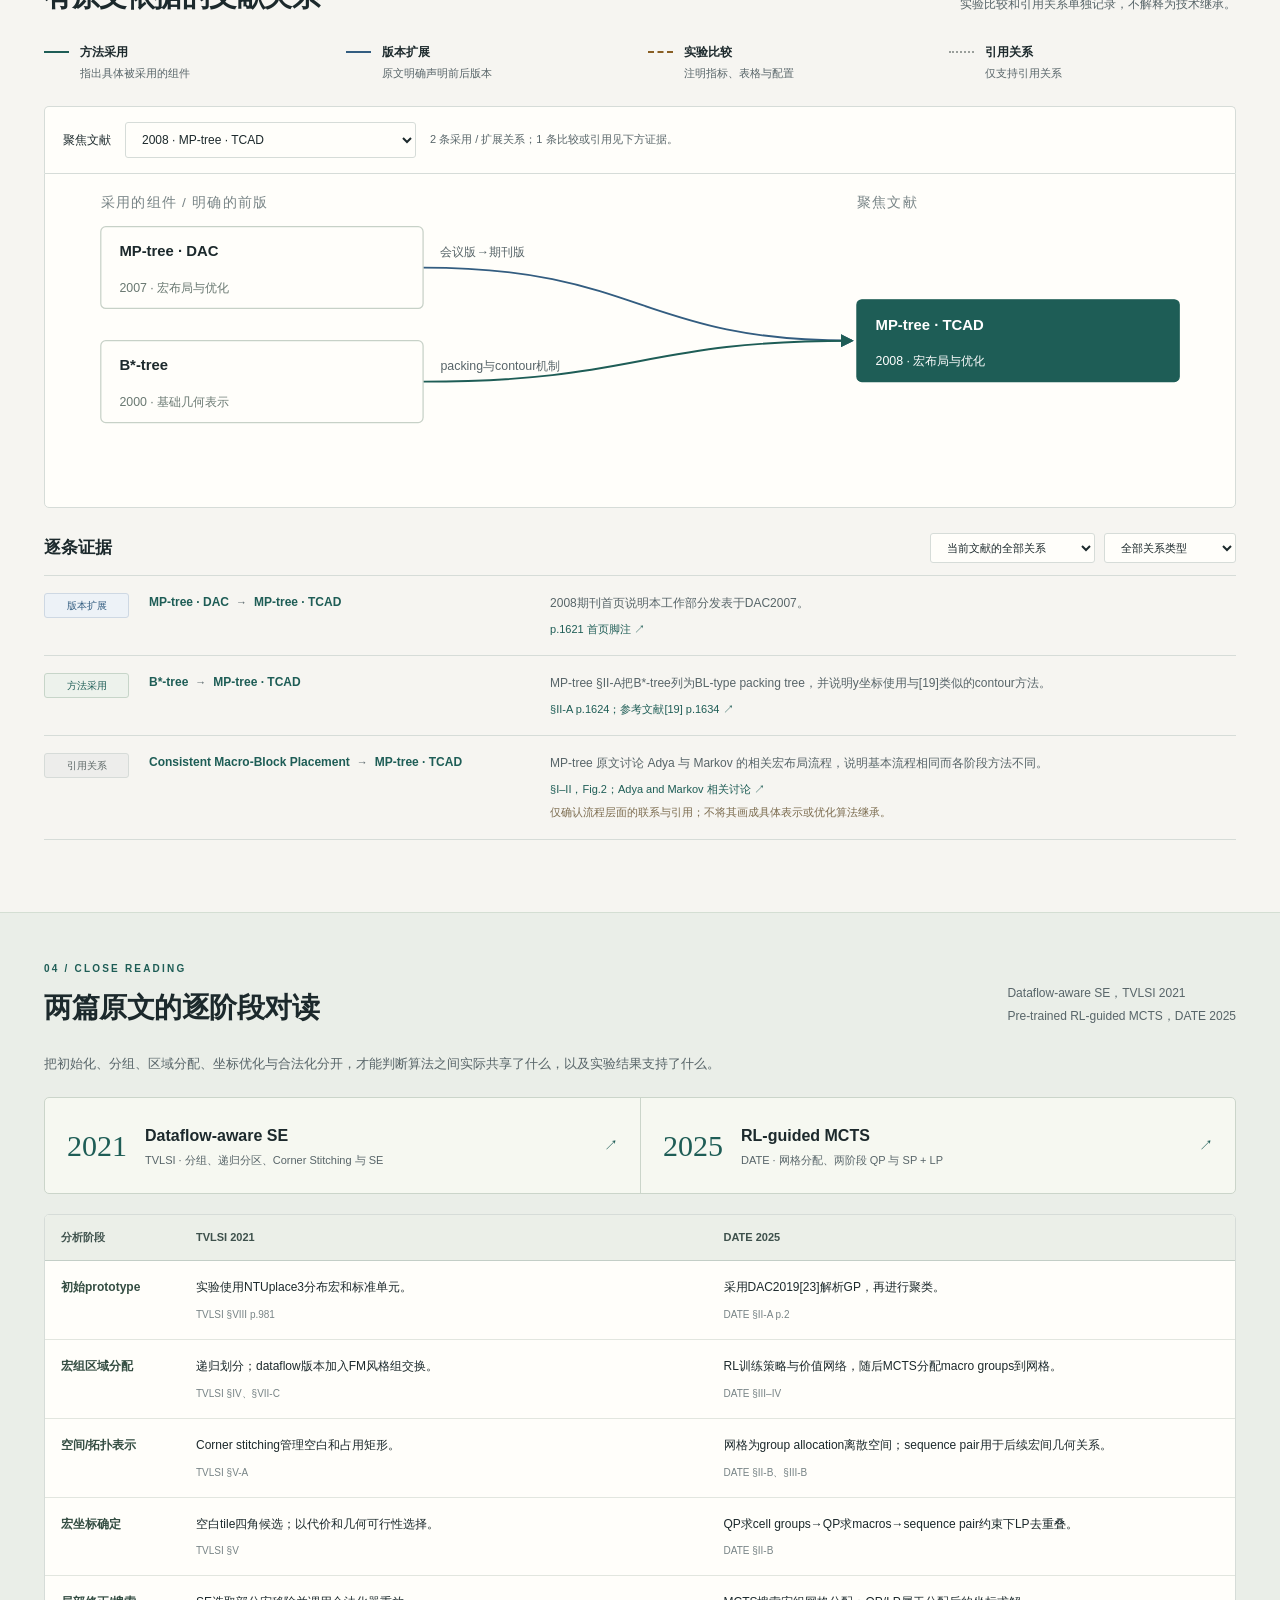
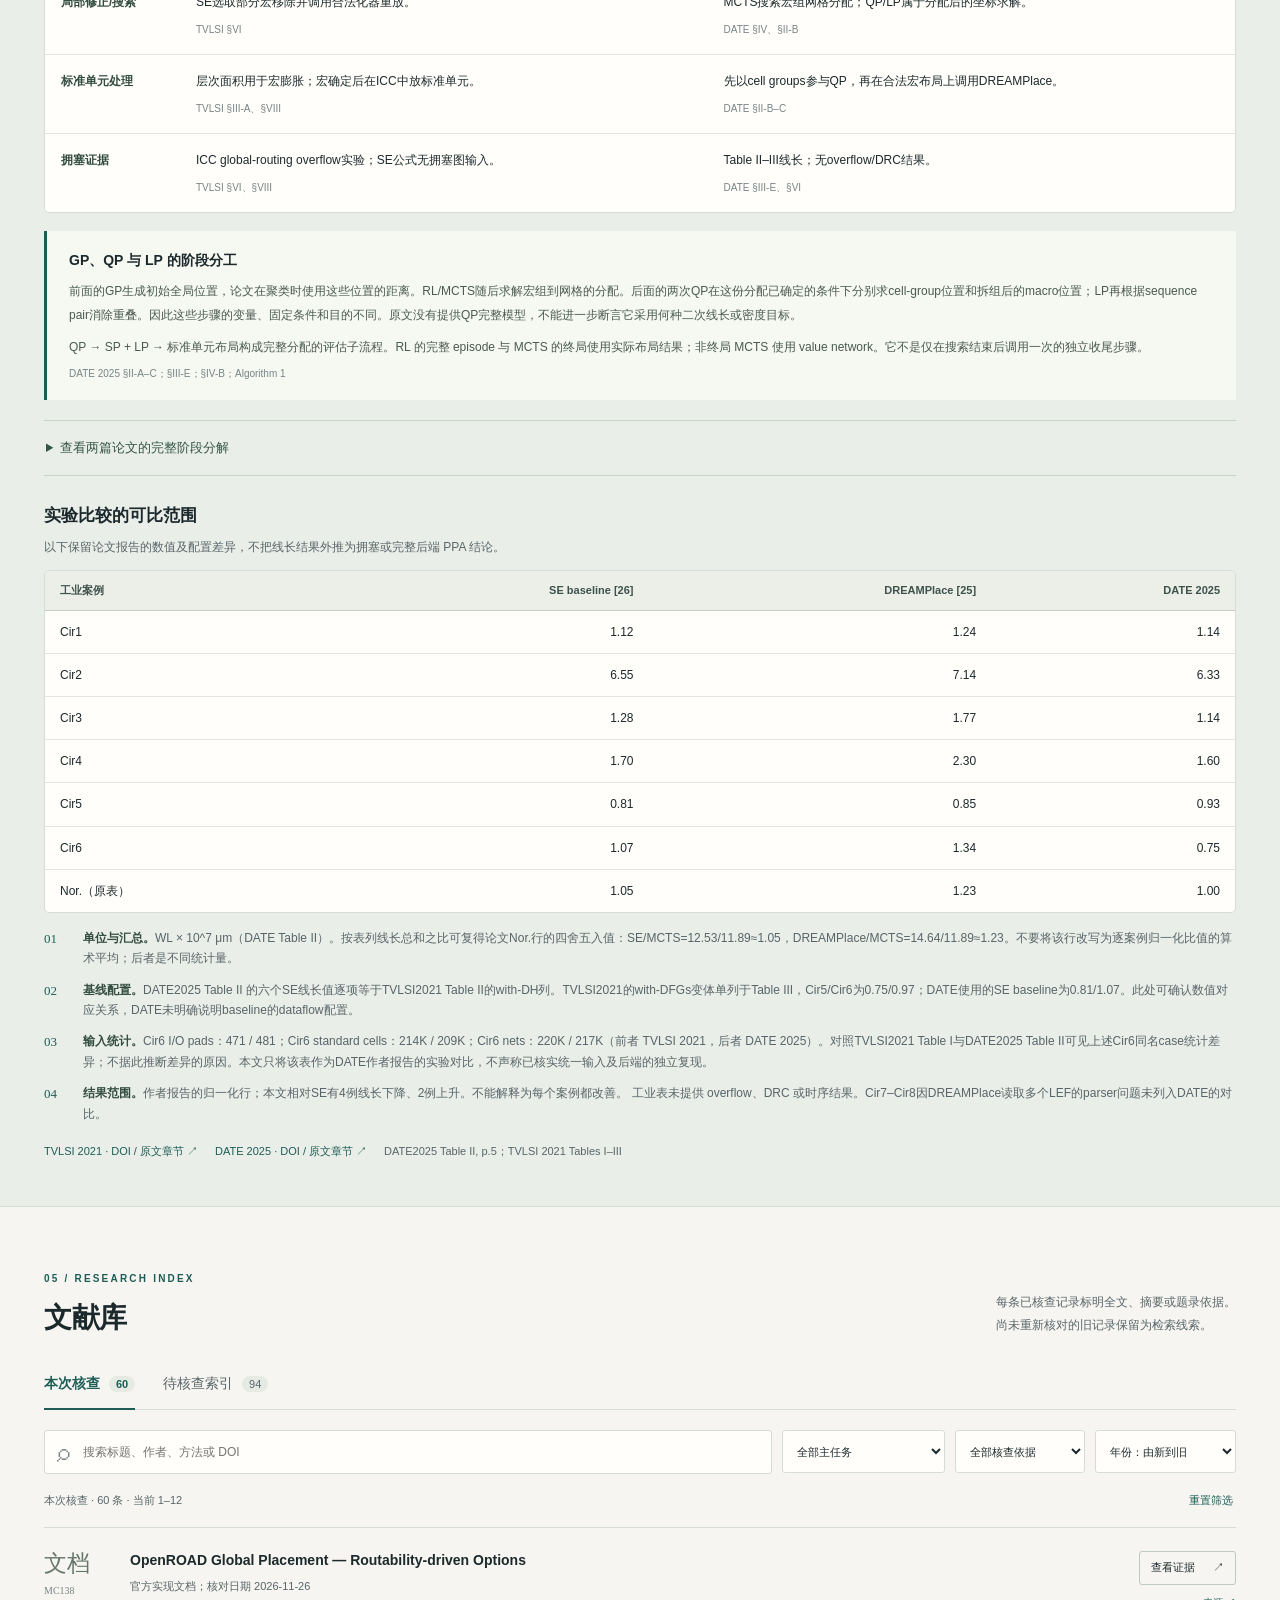
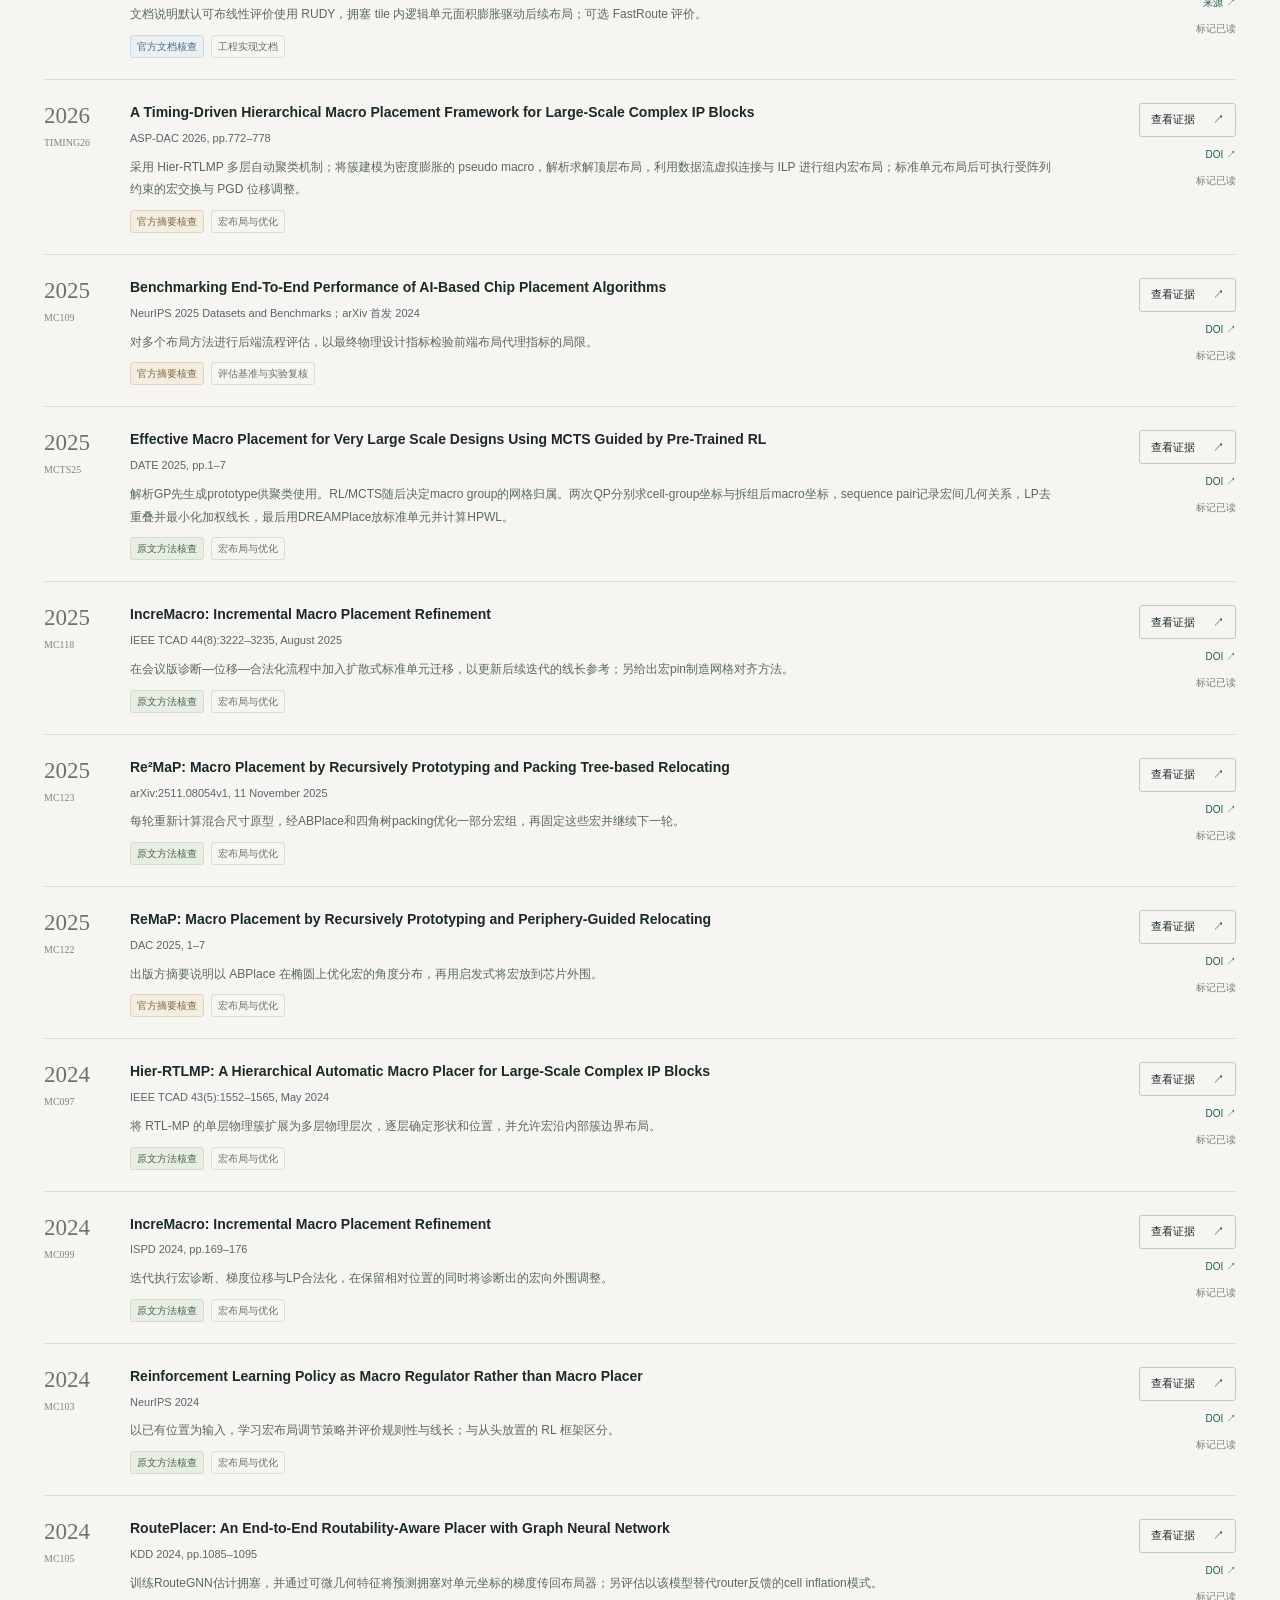
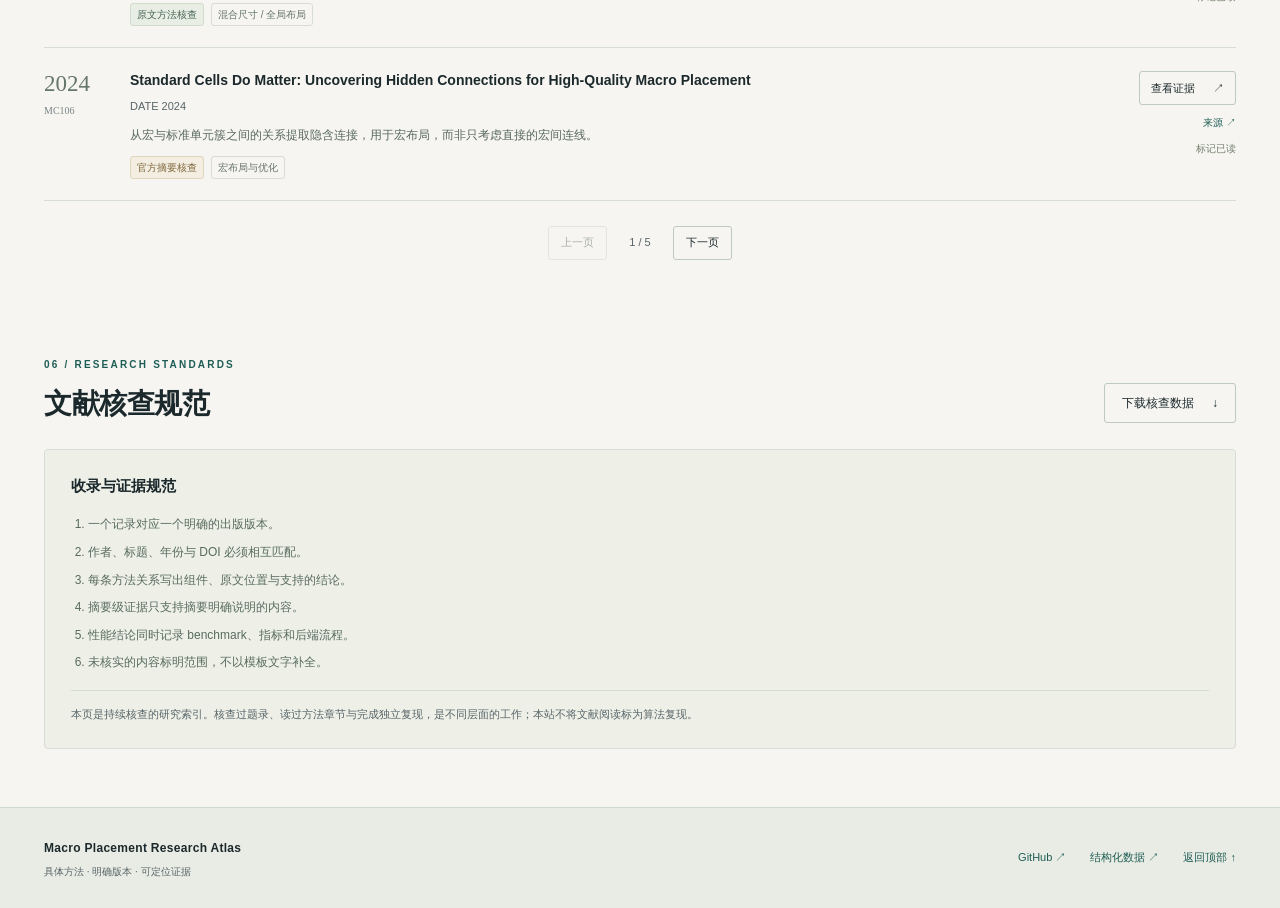
==== commit 2e93f75e: "Remove public release labels and revision history from research atlas" ====
--- a/index.html
+++ b/index.html
@@ -45,14 +45,14 @@
 <header class="masthead">
   <div class="top-inner">
     <a class="brand" href="#main" aria-label="宏布局研究图谱首页"><span class="brand-symbol" aria-hidden="true"><i></i><i></i><i></i></span><span>Macro Placement<span class="brand-sub">RESEARCH ATLAS</span></span></a>
-    <nav aria-label="主导航"><a href="#history">技术演进</a><a href="#taxonomy">技术分类</a><a href="#methods">方法构成</a><a href="#wirelength">线长模型</a><a href="#relations">文献关系</a><a href="#comparison">原文对读</a><a href="#library">文献库</a><a href="#revision">修订记录</a></nav>
+    <nav aria-label="主导航"><a href="#history">技术演进</a><a href="#taxonomy">技术分类</a><a href="#methods">方法构成</a><a href="#wirelength">线长模型</a><a href="#relations">文献关系</a><a href="#comparison">原文对读</a><a href="#library">文献库</a><a href="#revision">核查规范</a></nav>
     <a class="source-link" href="https://github.com/pc666/macro-research-atlas" target="_blank" rel="noopener noreferrer">项目仓库 <span aria-hidden="true">↗</span></a>
   </div>
 </header>
 <main id="main">
   <section class="hero page-width" aria-labelledby="page-title">
     <div class="hero-main"><div class="eyebrow">PHYSICAL DESIGN / LITERATURE & METHODS</div><h1 id="page-title">宏布局研究图谱</h1><p class="hero-description">从问题定义、方法构成与实验条件出发，<br class="desktop-break">建立可以逐条追溯的文献关系。</p><div class="hero-actions"><a class="button primary" href="#history">查看技术演进 <span aria-hidden="true">↓</span></a><a class="button" href="#methods">方法构成对照</a></div></div>
-    <aside class="edition"><div class="edition-top"><span class="edition-label">REVISED EDITION</span><span class="edition-number">3.2</span></div><dl><div><dt>核对日期</dt><dd id="review-date"></dd></div><div><dt>组织单位</dt><dd>具体出版物与方法组件</dd></div><div><dt>证据要求</dt><dd>来源、定位、支持的结论</dd></div></dl><p>会议版、期刊版与预印本分别标识。方法说明以实际核对的版本为准。</p></aside>
+    <aside class="edition"><div class="edition-top"><span class="edition-label">RESEARCH SCOPE</span></div><dl><div><dt>核对日期</dt><dd id="review-date"></dd></div><div><dt>组织单位</dt><dd>具体出版物与方法组件</dd></div><div><dt>证据要求</dt><dd>来源、定位、支持的结论</dd></div></dl><p>会议版、期刊版与预印本分别标识。方法说明以实际核对的版本为准。</p></aside>
   </section>
   <div class="page-width"><div class="coverage" id="coverage" aria-label="核查范围"></div><p class="coverage-note" id="coverage-note"></p></div>
 
@@ -114,7 +114,7 @@
     </div>
   </section>
 
-  <section id="revision" class="page-width section revision-section" aria-labelledby="revision-title"><div class="section-heading"><div><div class="eyebrow">06 / EDITORIAL RECORD</div><h2 id="revision-title">本次修订与核查规范</h2></div><button class="button" id="download-data">下载核查数据 <span aria-hidden="true">↓</span></button></div><div class="revision-grid"><div id="revision-list"></div><aside class="standards"><h3>收录与证据规范</h3><ol><li>一个记录对应一个明确的出版版本。</li><li>作者、标题、年份与 DOI 必须相互匹配。</li><li>每条方法关系写出组件、原文位置与支持的结论。</li><li>摘要级证据只支持摘要明确说明的内容。</li><li>性能结论同时记录 benchmark、指标和后端流程。</li><li>未核实的内容标明范围，不以模板文字补全。</li></ol><p>本页是持续核查的研究索引。核查过题录、读过方法章节与完成独立复现，是不同层面的工作；本站不将文献阅读标为算法复现。</p></aside></div></section>
+  <section id="revision" class="page-width section revision-section" aria-labelledby="revision-title"><div class="section-heading"><div><div class="eyebrow">06 / RESEARCH STANDARDS</div><h2 id="revision-title">文献核查规范</h2></div><button class="button" id="download-data">下载核查数据 <span aria-hidden="true">↓</span></button></div><div class="standards-layout"><aside class="standards"><h3>收录与证据规范</h3><ol><li>一个记录对应一个明确的出版版本。</li><li>作者、标题、年份与 DOI 必须相互匹配。</li><li>每条方法关系写出组件、原文位置与支持的结论。</li><li>摘要级证据只支持摘要明确说明的内容。</li><li>性能结论同时记录 benchmark、指标和后端流程。</li><li>未核实的内容标明范围，不以模板文字补全。</li></ol><p>本页是持续核查的研究索引。核查过题录、读过方法章节与完成独立复现，是不同层面的工作；本站不将文献阅读标为算法复现。</p></aside></div></section>
 </main>
 <footer><div class="page-width footer-inner"><div><strong>Macro Placement Research Atlas</strong><p>具体方法 · 明确版本 · 可定位证据</p></div><div><a href="https://github.com/pc666/macro-research-atlas" target="_blank" rel="noopener noreferrer">GitHub ↗</a><a href="data/atlas.json" target="_blank" rel="noopener noreferrer">结构化数据 ↗</a><a href="#main">返回顶部 ↑</a></div></div></footer>
 <dialog id="paper-dialog" aria-labelledby="dialog-title"><div class="dialog-shell"><div class="dialog-tools"><span id="dialog-kicker"></span><button id="close-dialog" class="close-button" aria-label="关闭文献详情">×</button></div><div id="dialog-content"></div></div></dialog>
@@ -170,7 +170,6 @@
  $('graph-focus').innerHTML=A.papers.filter(p=>relIDs.has(p.id)).sort((a,b)=>(b.year||9999)-(a.year||9999)||a.id.localeCompare(b.id)).map(p=>`<option value="${esc(p.id)}" ${p.id===state.graph?'selected':''}>${p.year||'文档'} · ${esc(p.short)}</option>`).join('');
  $('role-filter').insertAdjacentHTML('beforeend',Object.entries(A.roles).map(([k,v])=>`<option value="${esc(k)}">${esc(v)}</option>`).join(''));
  $('count-reviewed').textContent=A.papers.length;$('count-pending').textContent=A.pending.length;
- $('revision-list').innerHTML=A.revision.map((r,i)=>`<article class="revision-item"><span>${String(i+1).padStart(2,'0')}</span><div><h3>${esc(r.title)}</h3><p>${esc(r.detail)}</p></div></article>`).join('');
  renderTimeline();renderWirelength();renderMatrix();renderGraph();renderRelations();renderComparison();renderLibrary();
 }
 function renderMatrix(){
@@ -264,7 +263,7 @@
 $('reset-filters').addEventListener('click',()=>{Object.assign(state,{query:'',role:'all',access:'all',sort:'desc',page:1});$('paper-search').value='';$('role-filter').value='all';$('access-filter').value='all';$('year-sort').value='desc';renderLibrary();});
 $('page-prev').addEventListener('click',()=>{state.page--;renderLibrary();$('library').scrollIntoView({behavior:'smooth'});});
 $('page-next').addEventListener('click',()=>{state.page++;renderLibrary();$('library').scrollIntoView({behavior:'smooth'});});
-$('download-data').addEventListener('click',()=>{const blob=new Blob([JSON.stringify(A,null,2)],{type:'application/json;charset=utf-8'});const url=URL.createObjectURL(blob);const a=document.createElement('a');a.href=url;a.download='macro-placement-atlas-v3.json';a.click();setTimeout(()=>URL.revokeObjectURL(url),1000);});
+$('download-data').addEventListener('click',()=>{const blob=new Blob([JSON.stringify(A,null,2)],{type:'application/json;charset=utf-8'});const url=URL.createObjectURL(blob);const a=document.createElement('a');a.href=url;a.download='macro-placement-atlas.json';a.click();setTimeout(()=>URL.revokeObjectURL(url),1000);});
 window.addEventListener('hashchange',()=>{if(location.hash.startsWith('#paper-'))openPaper(decodeURIComponent(location.hash.slice(7)));});
 initial();
 if(location.hash.startsWith('#paper-'))openPaper(decodeURIComponent(location.hash.slice(7)));
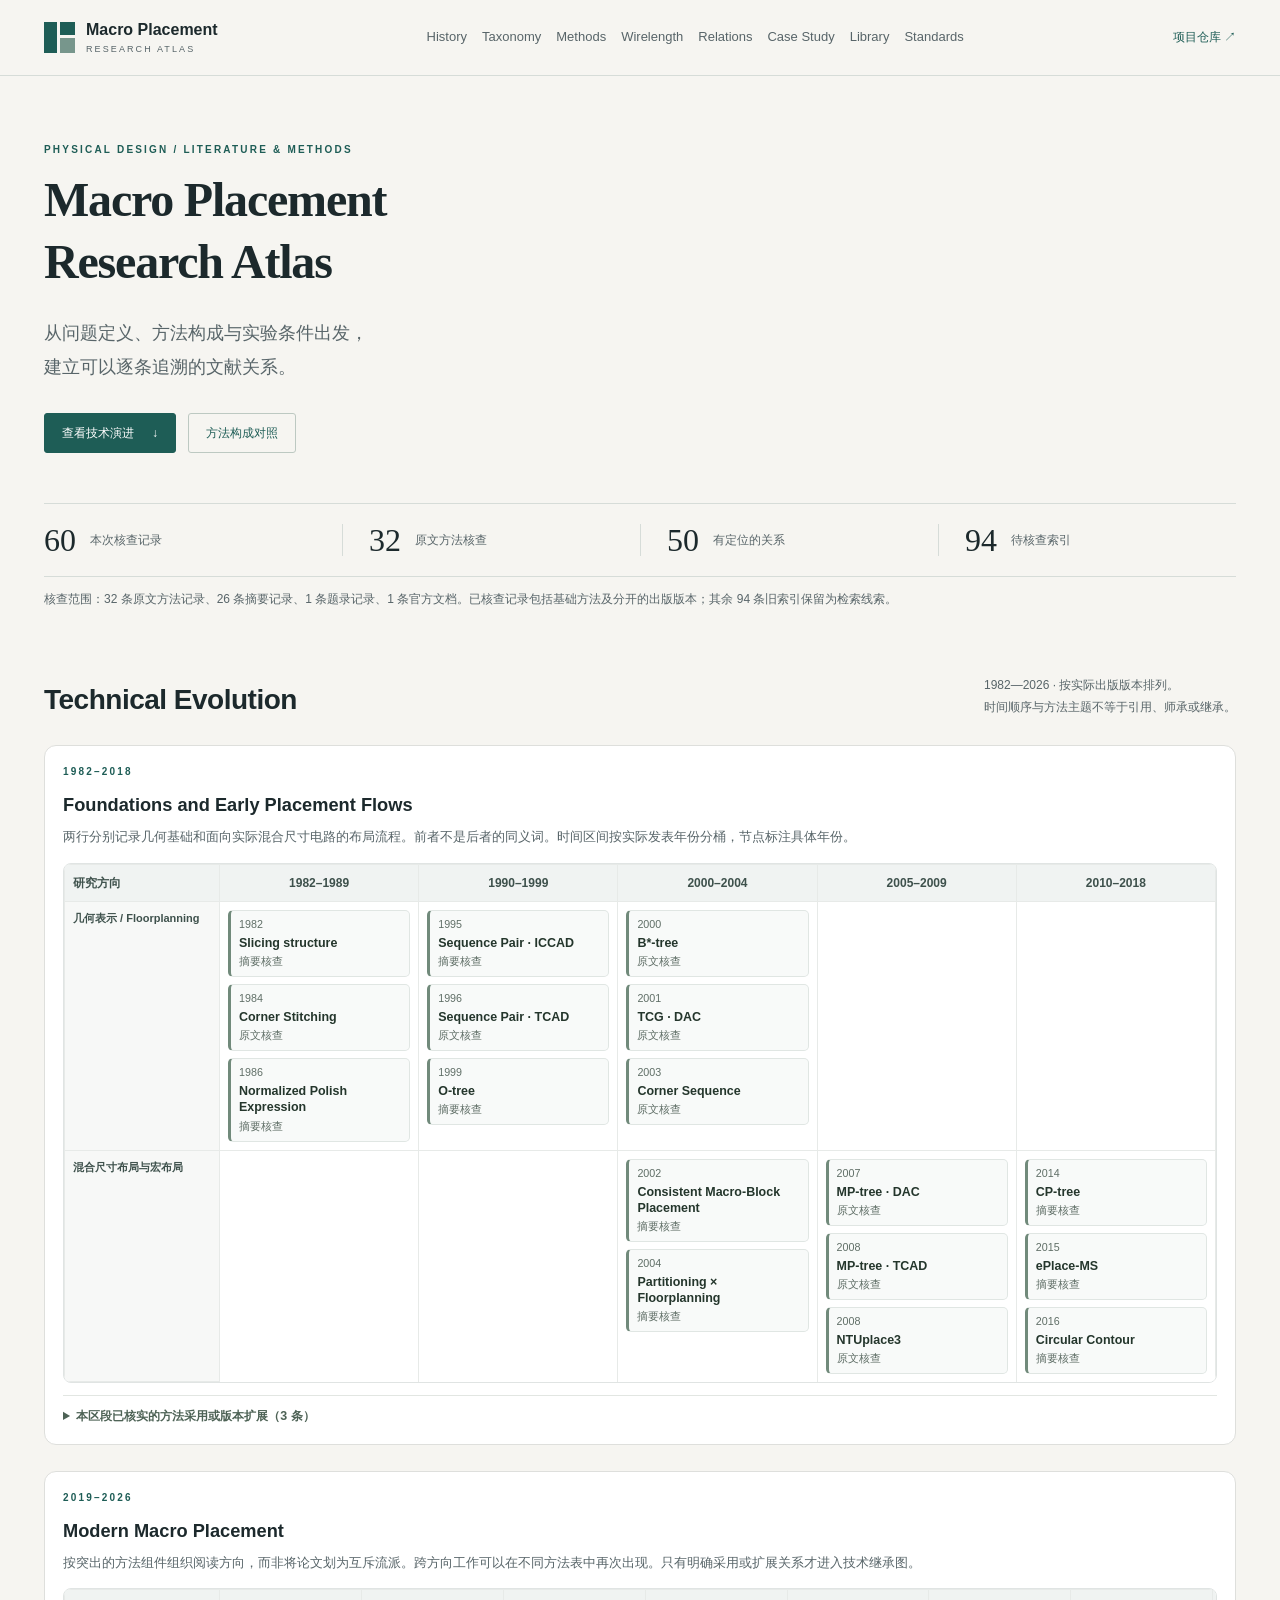
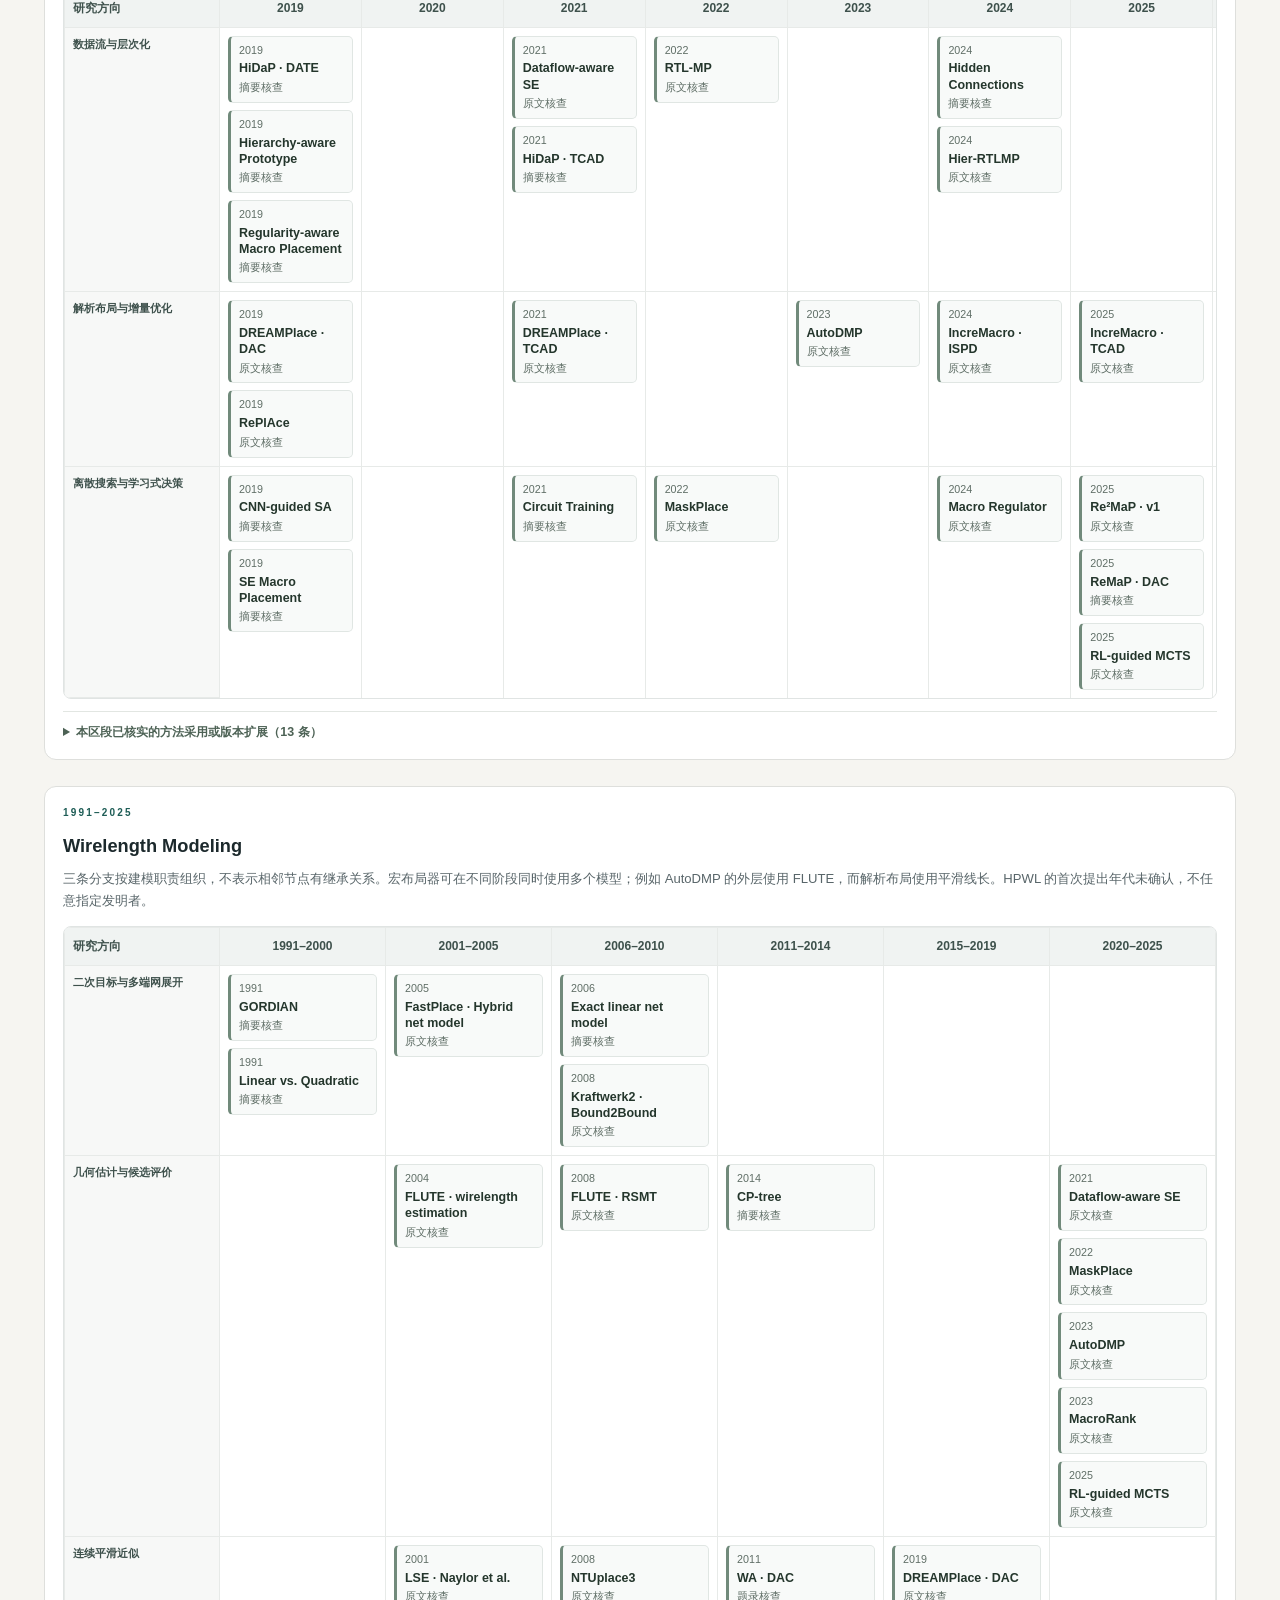
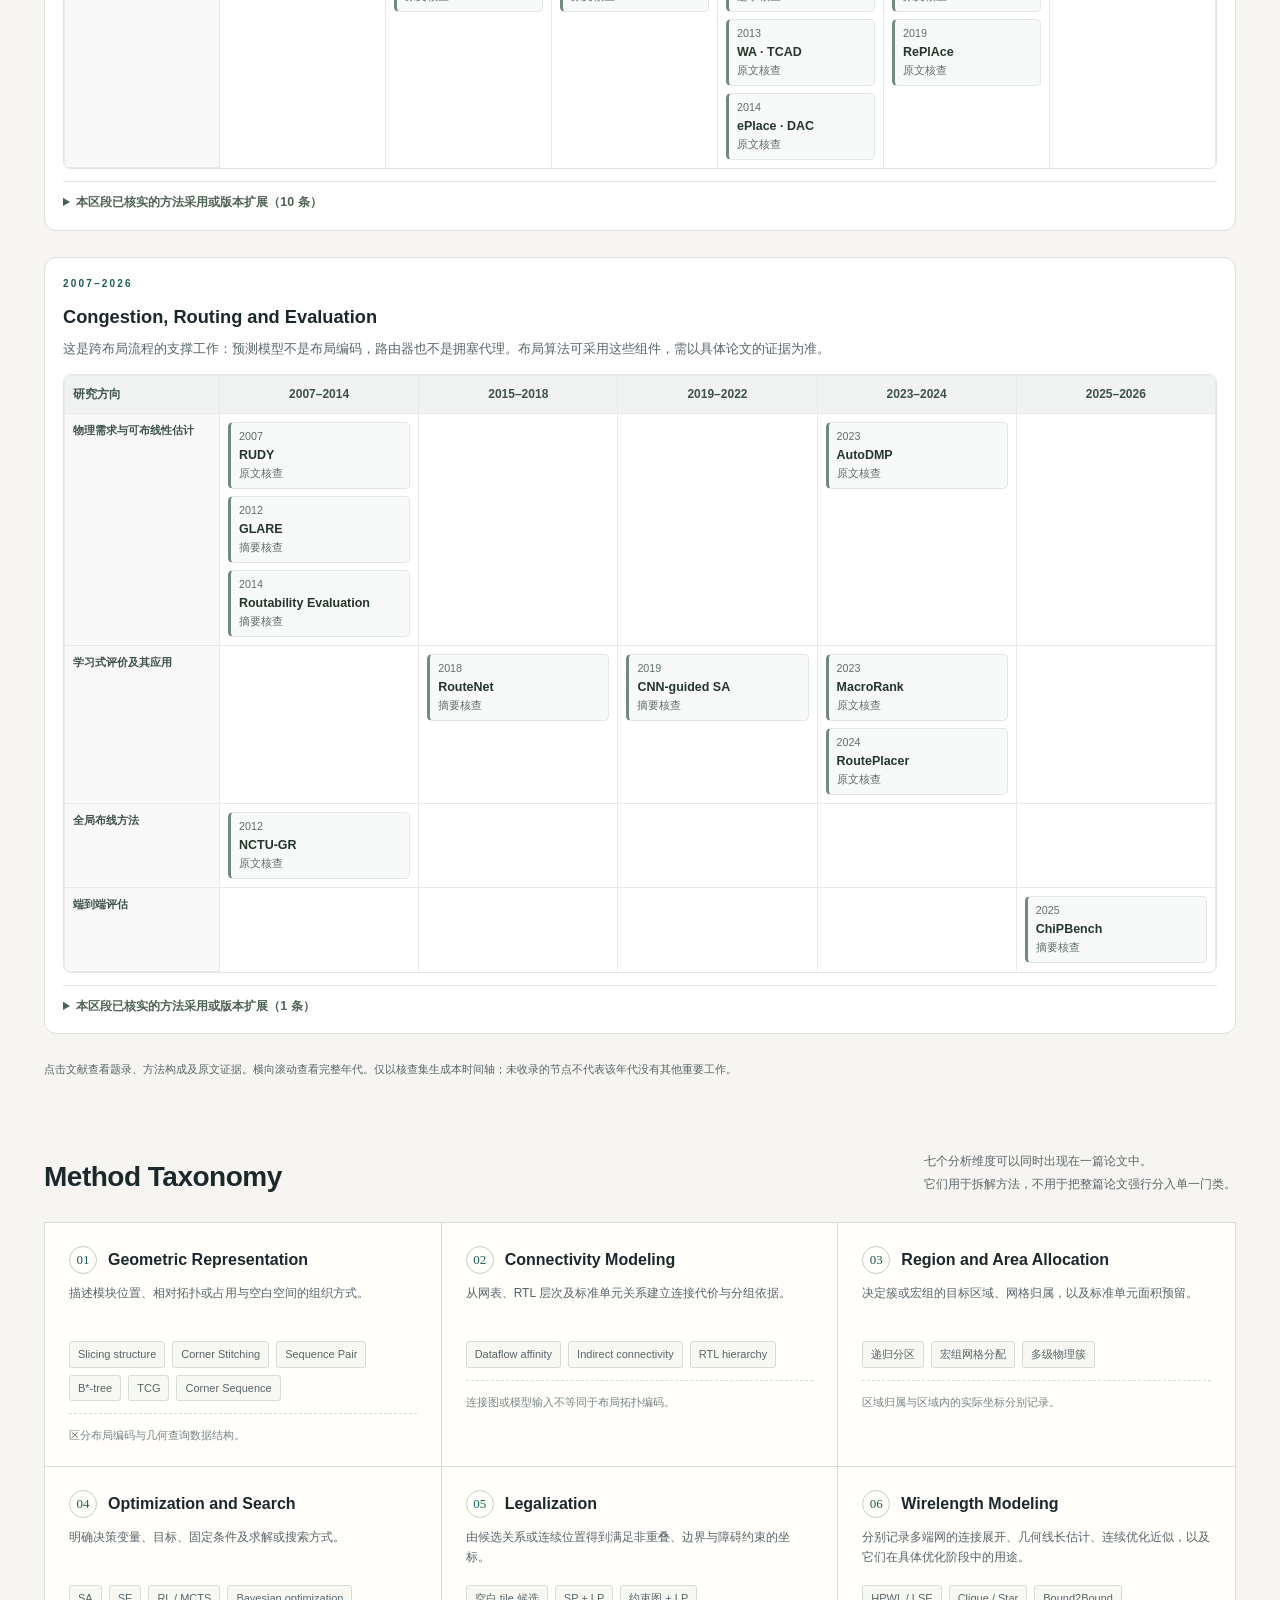
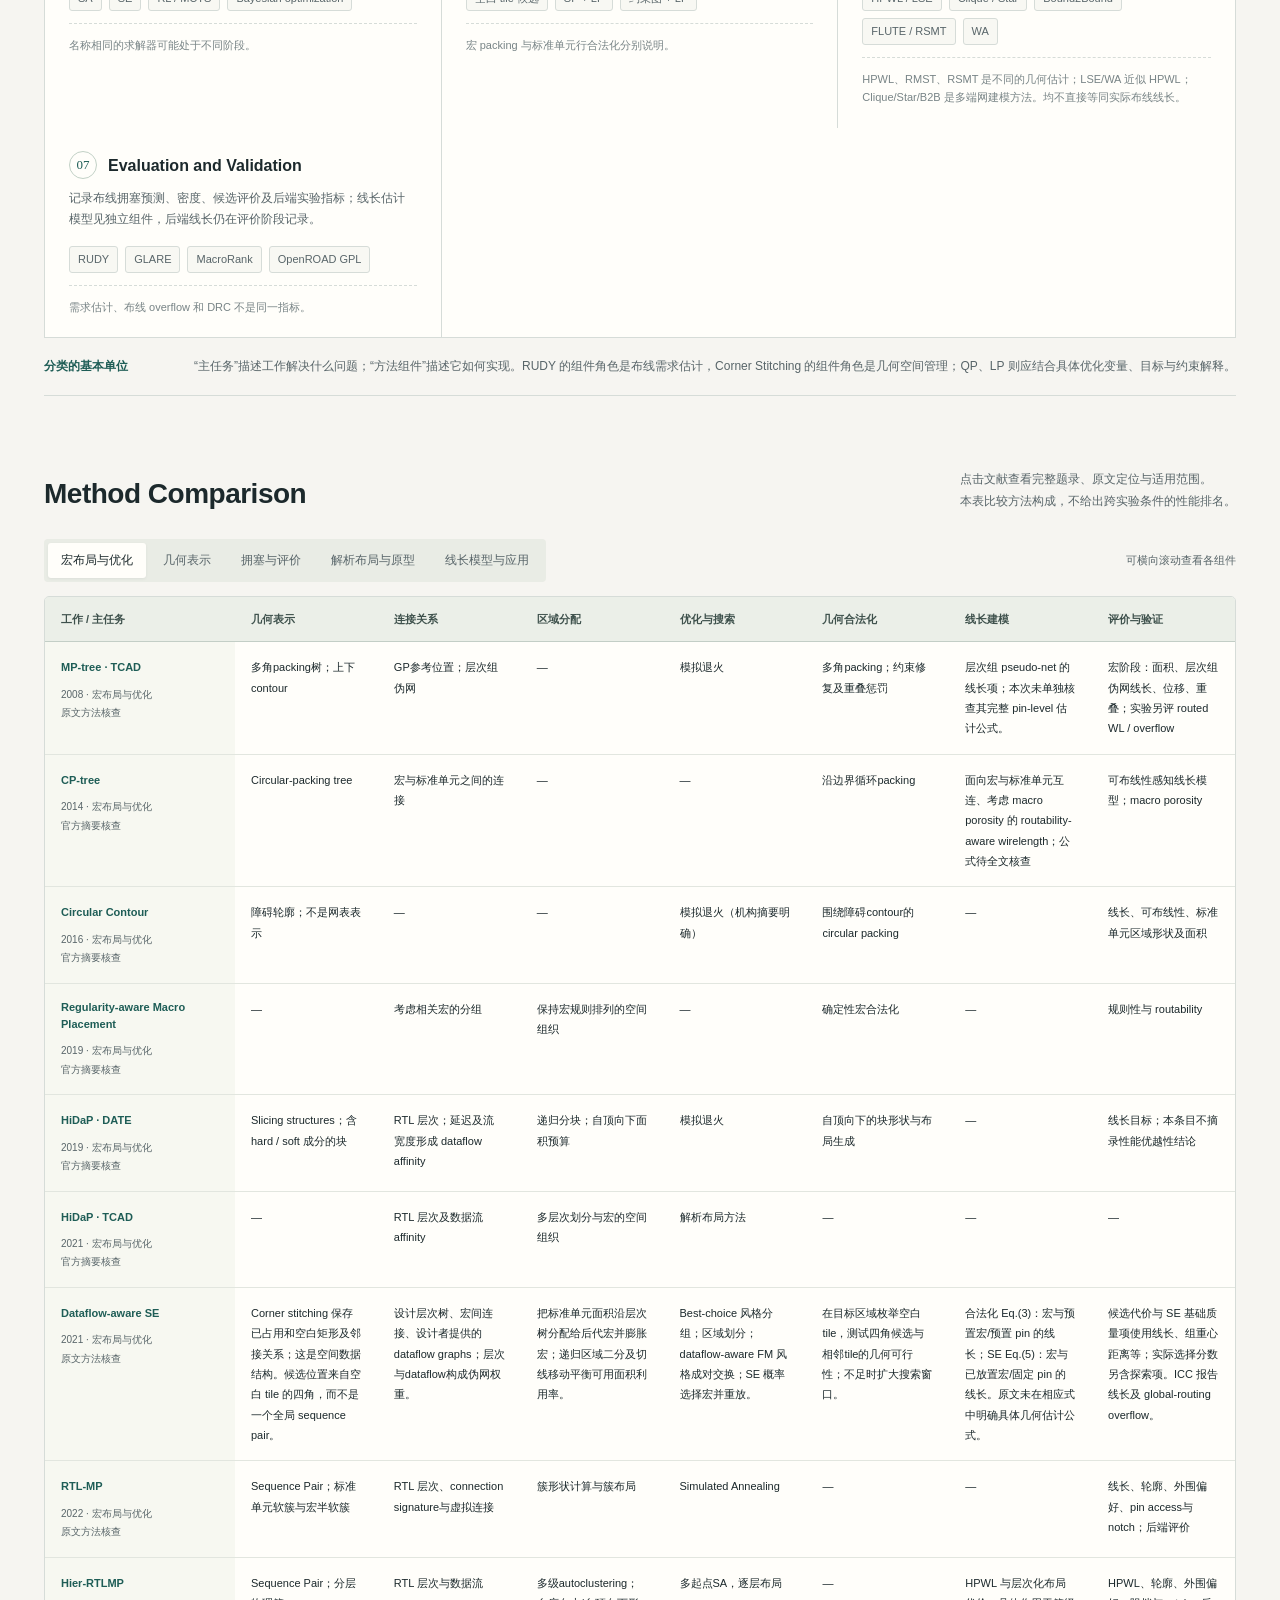
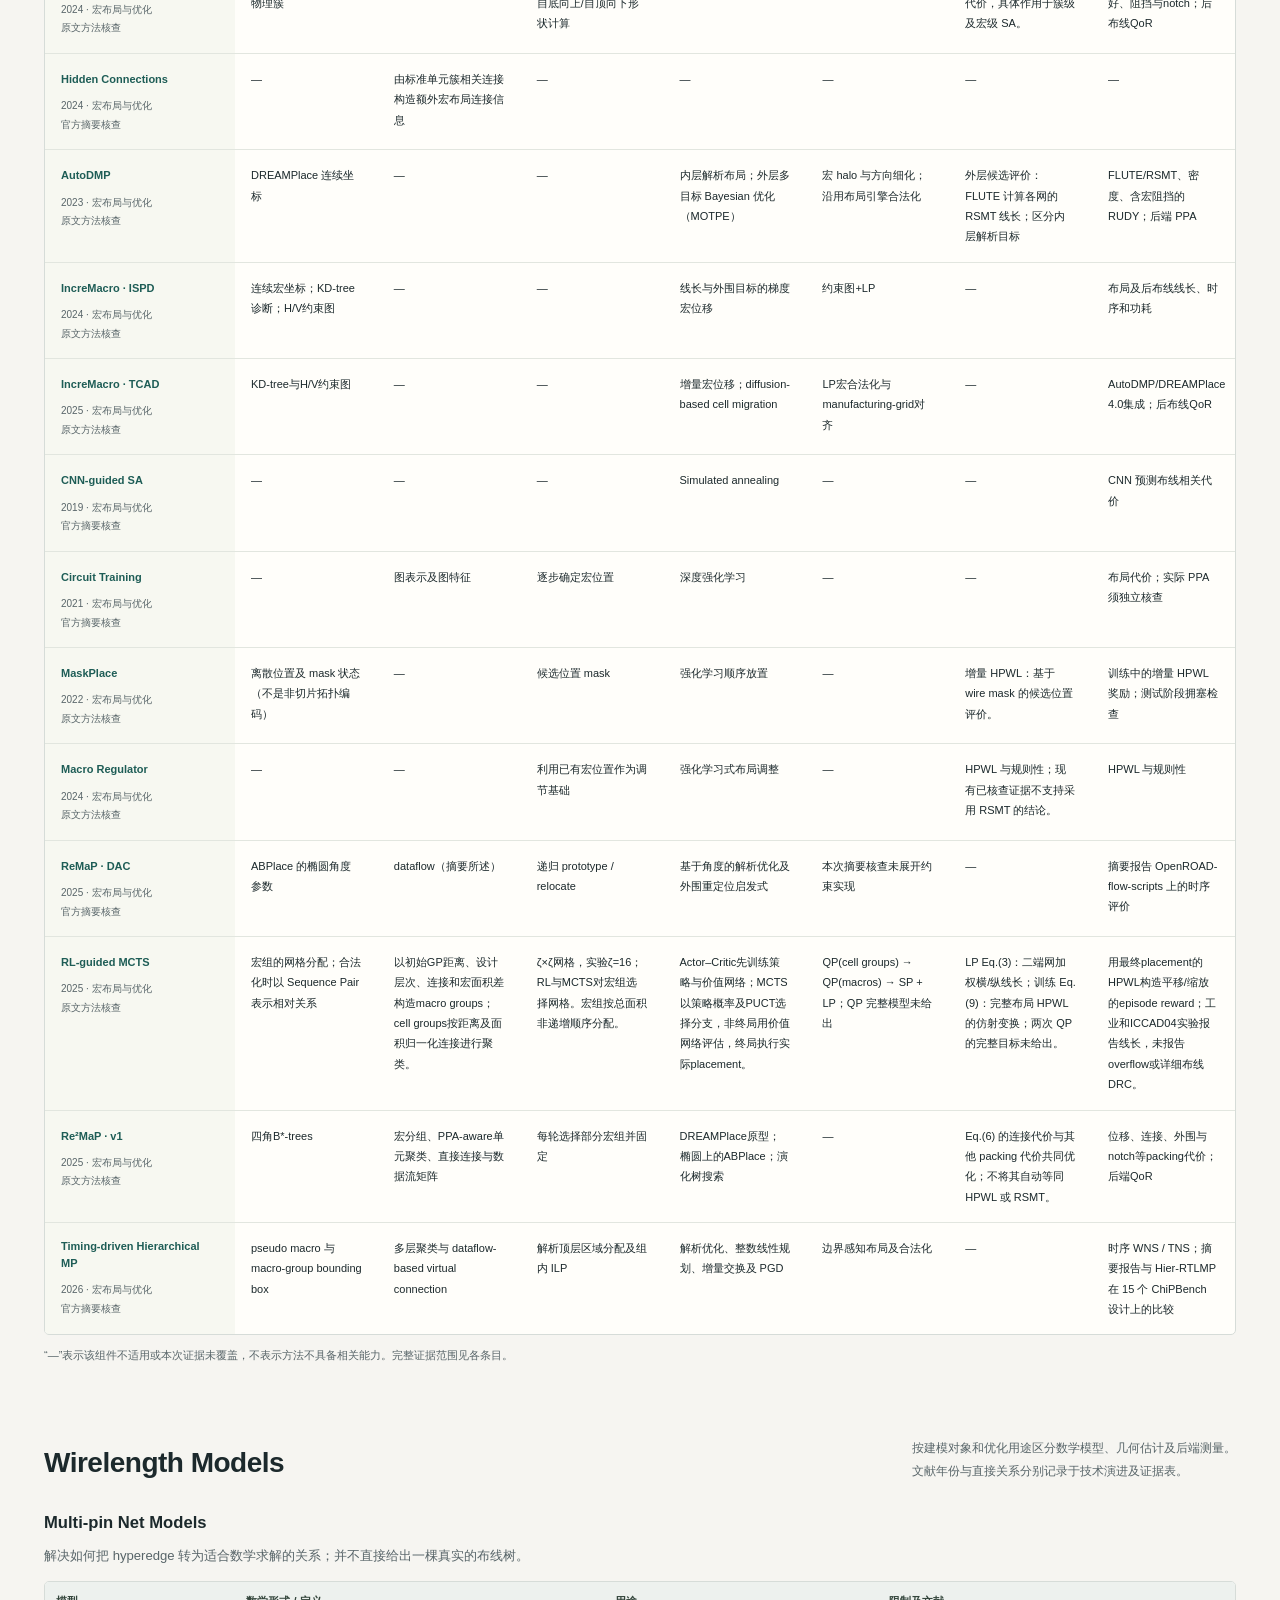
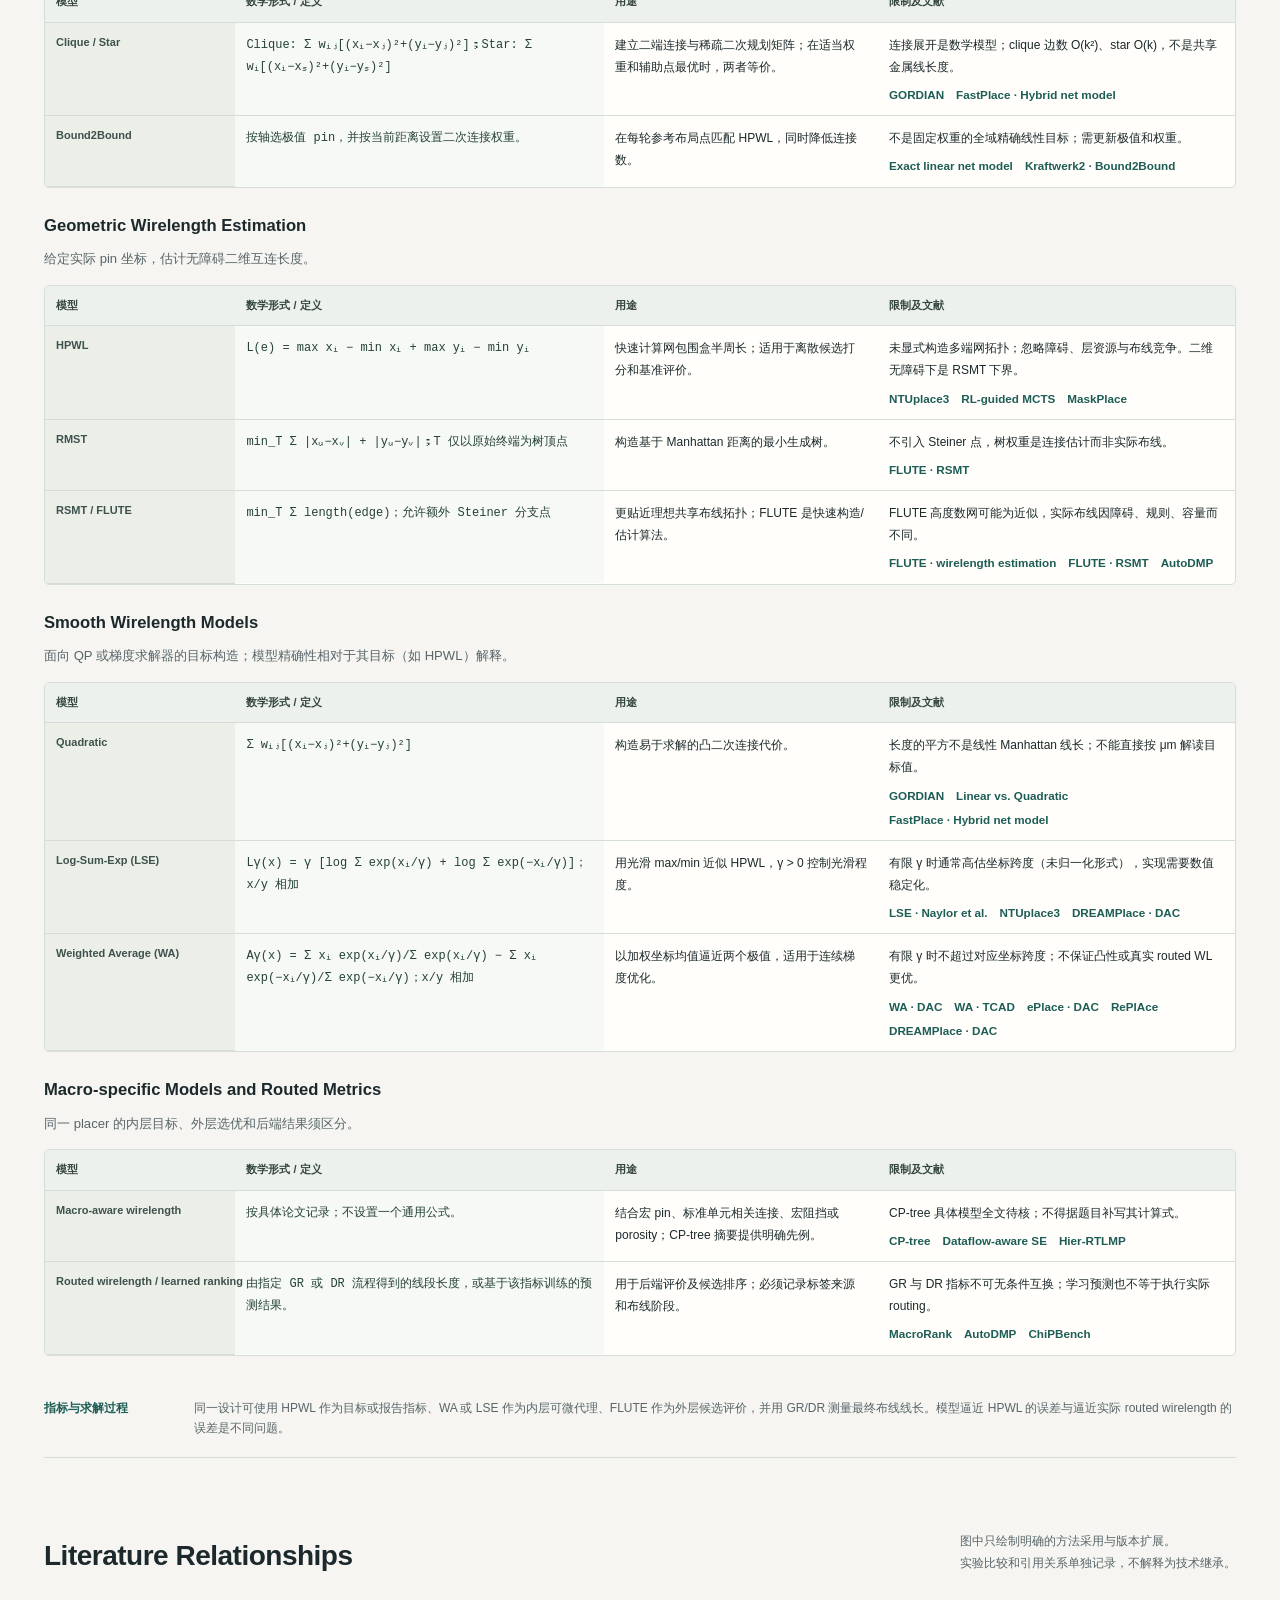
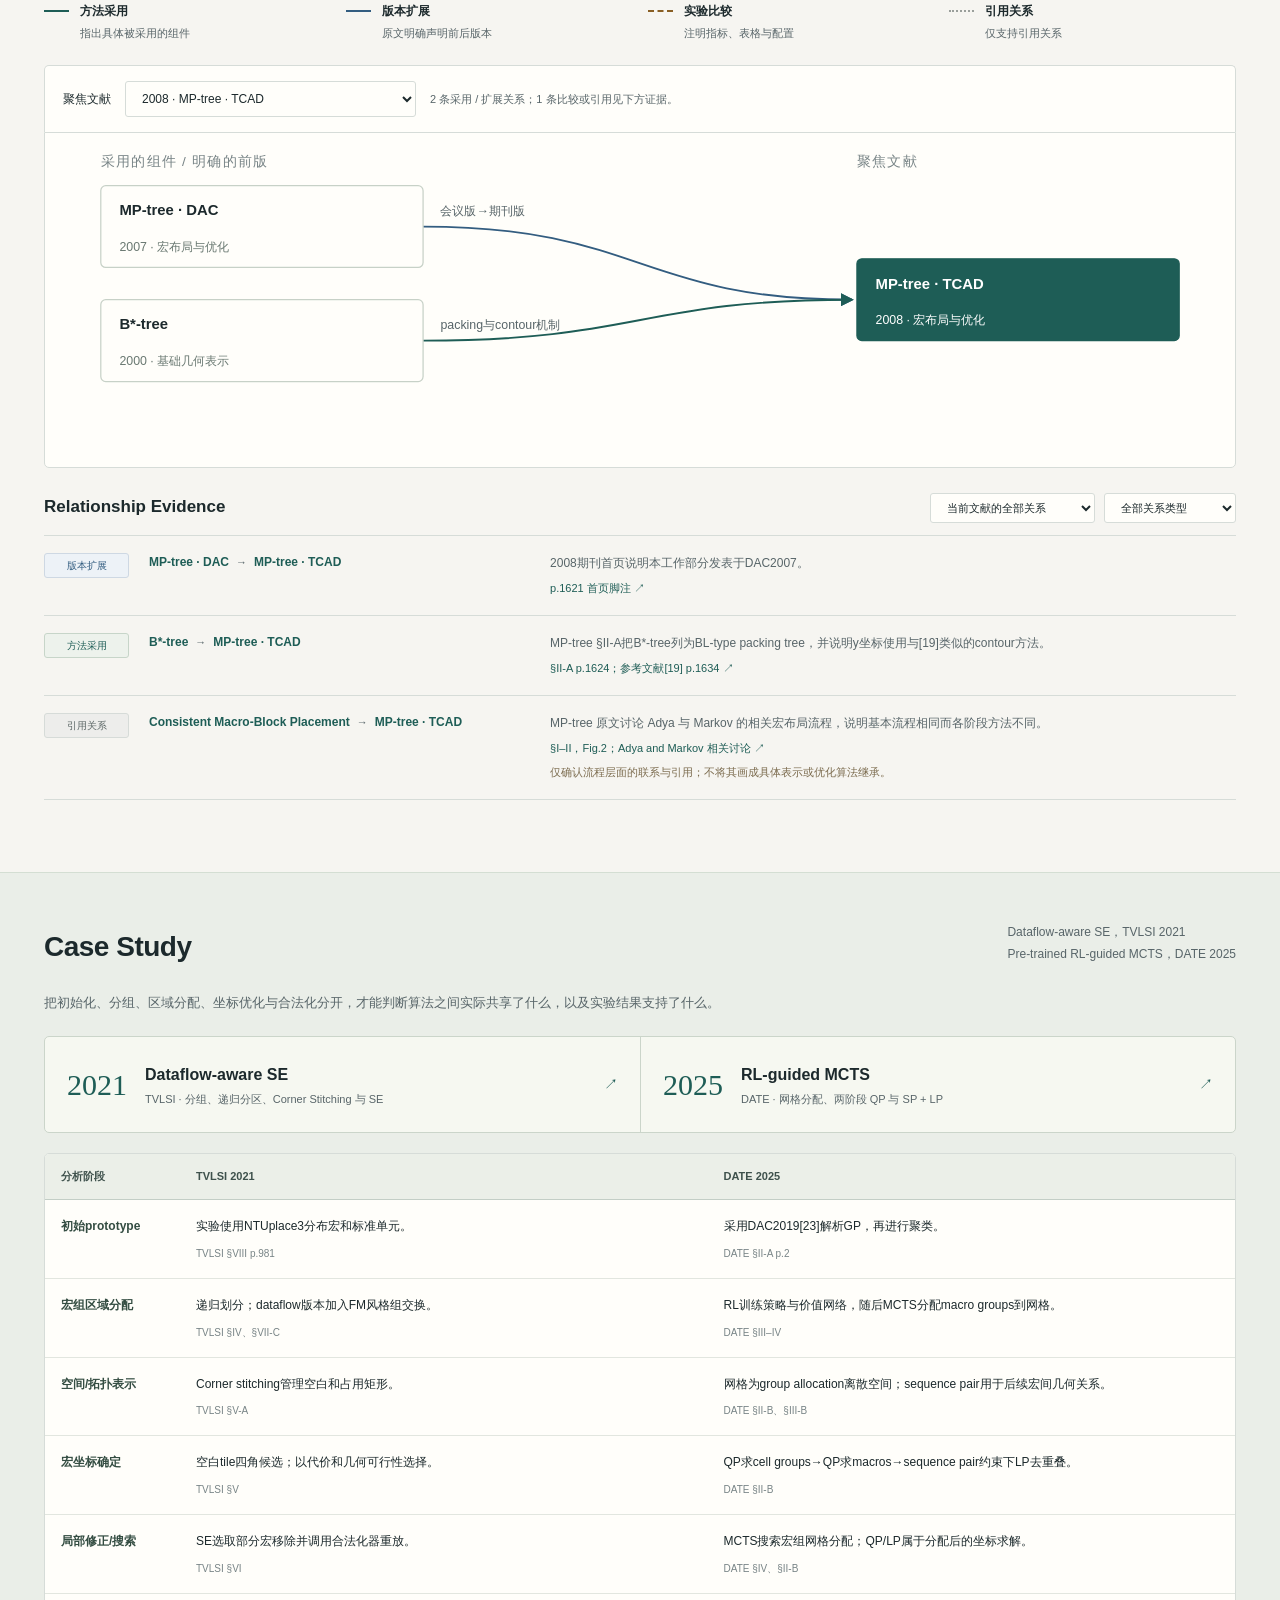
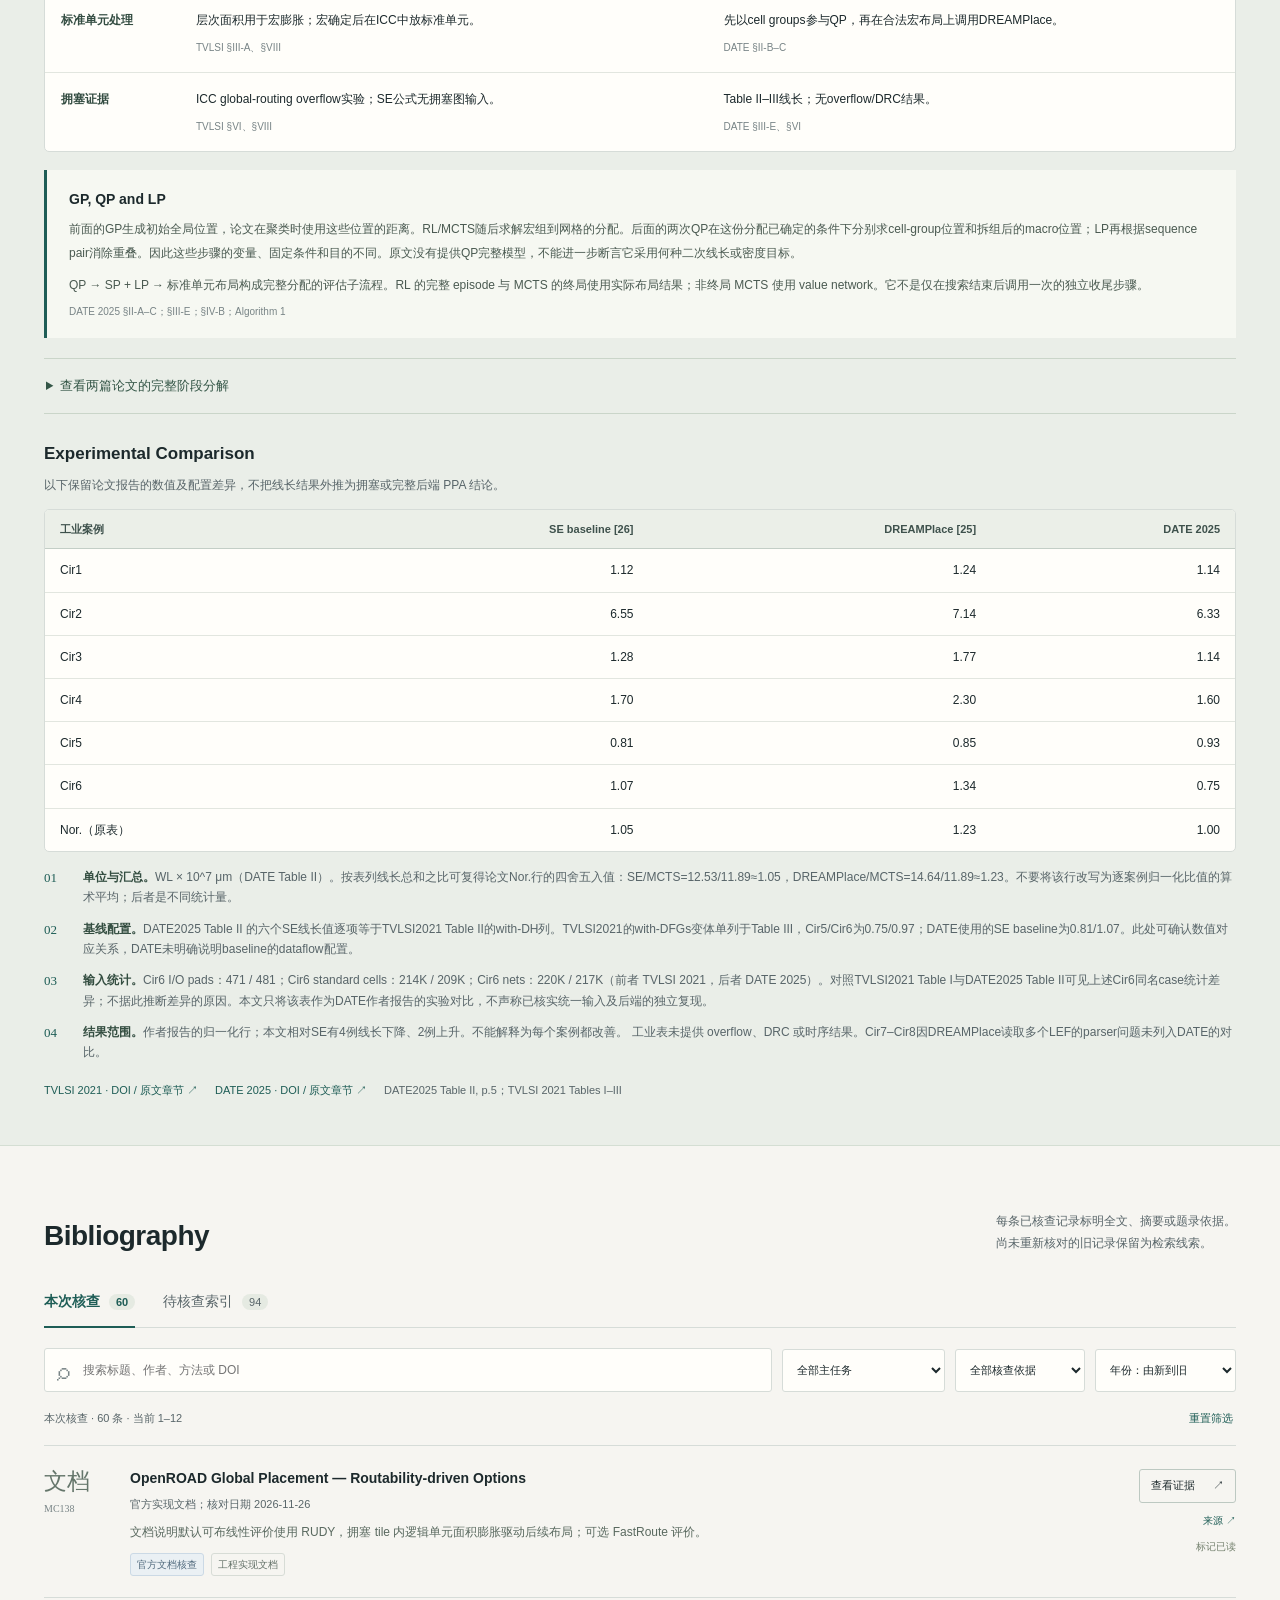
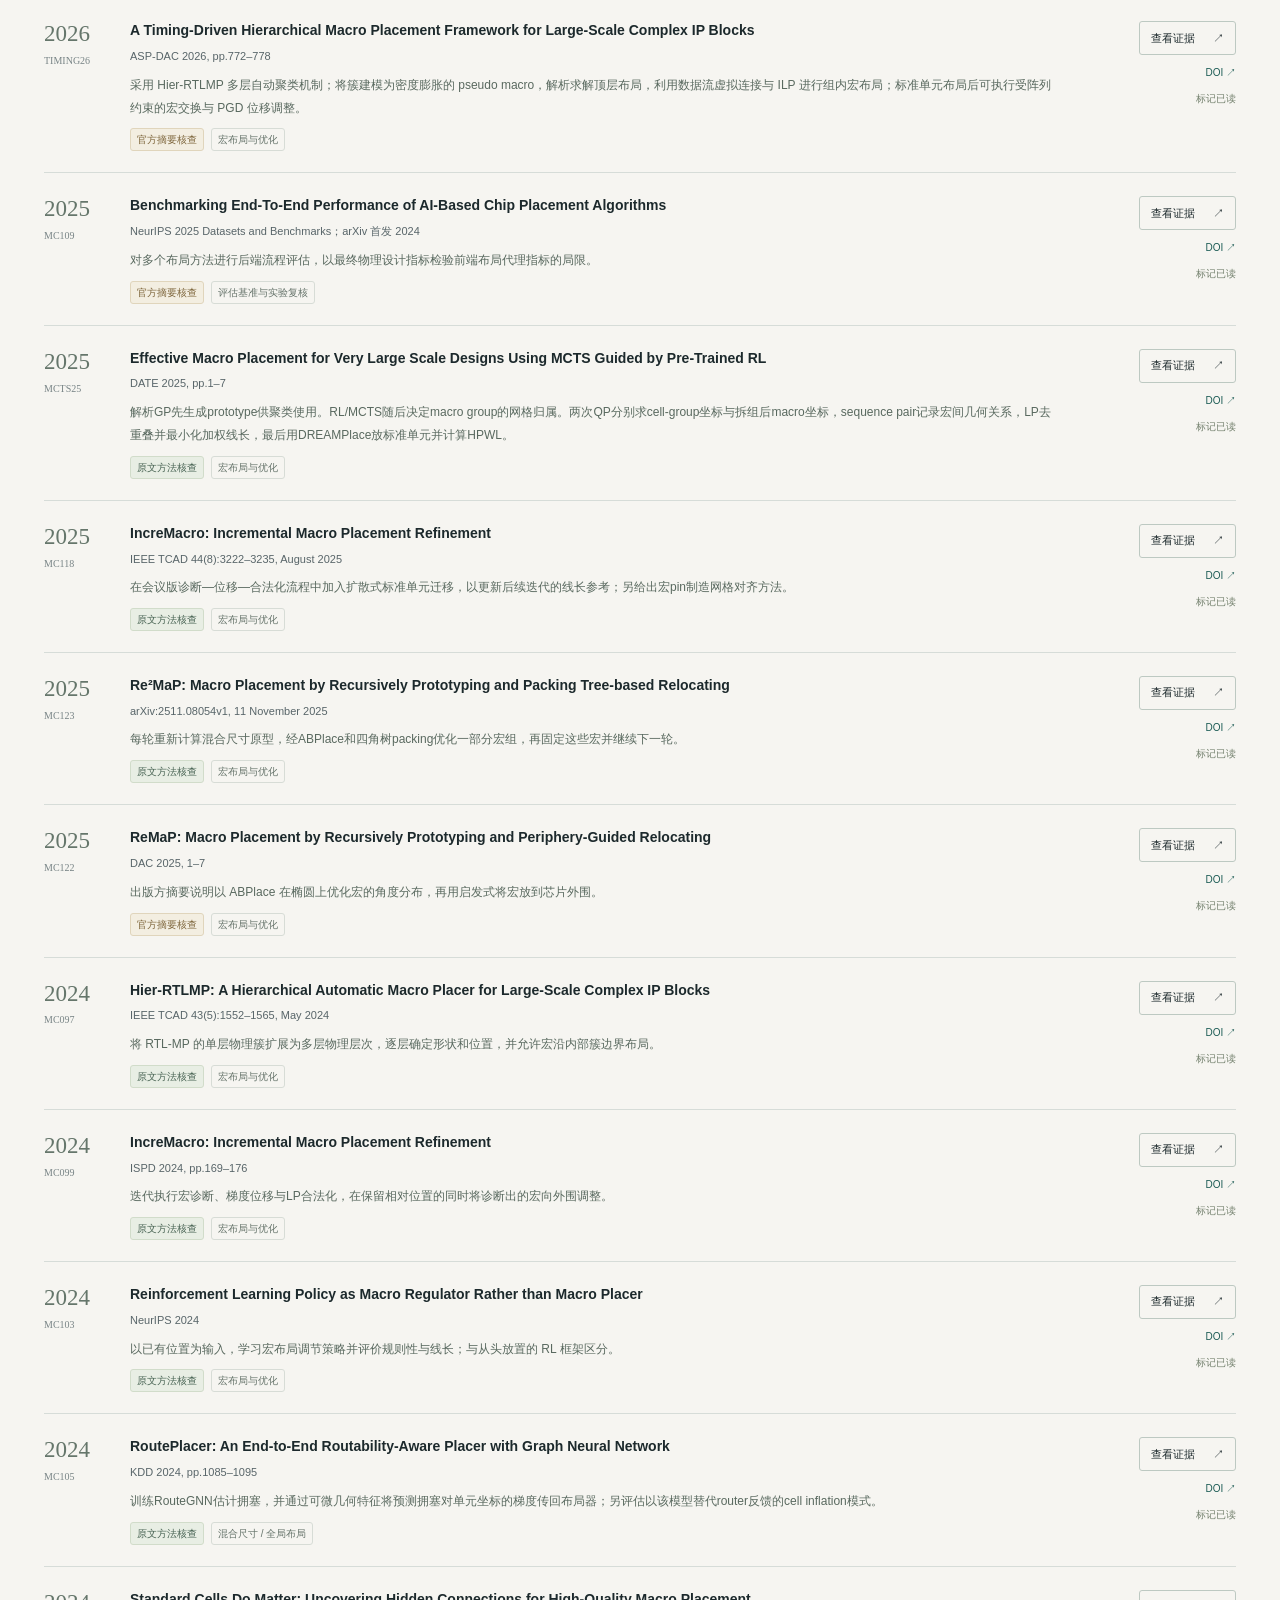
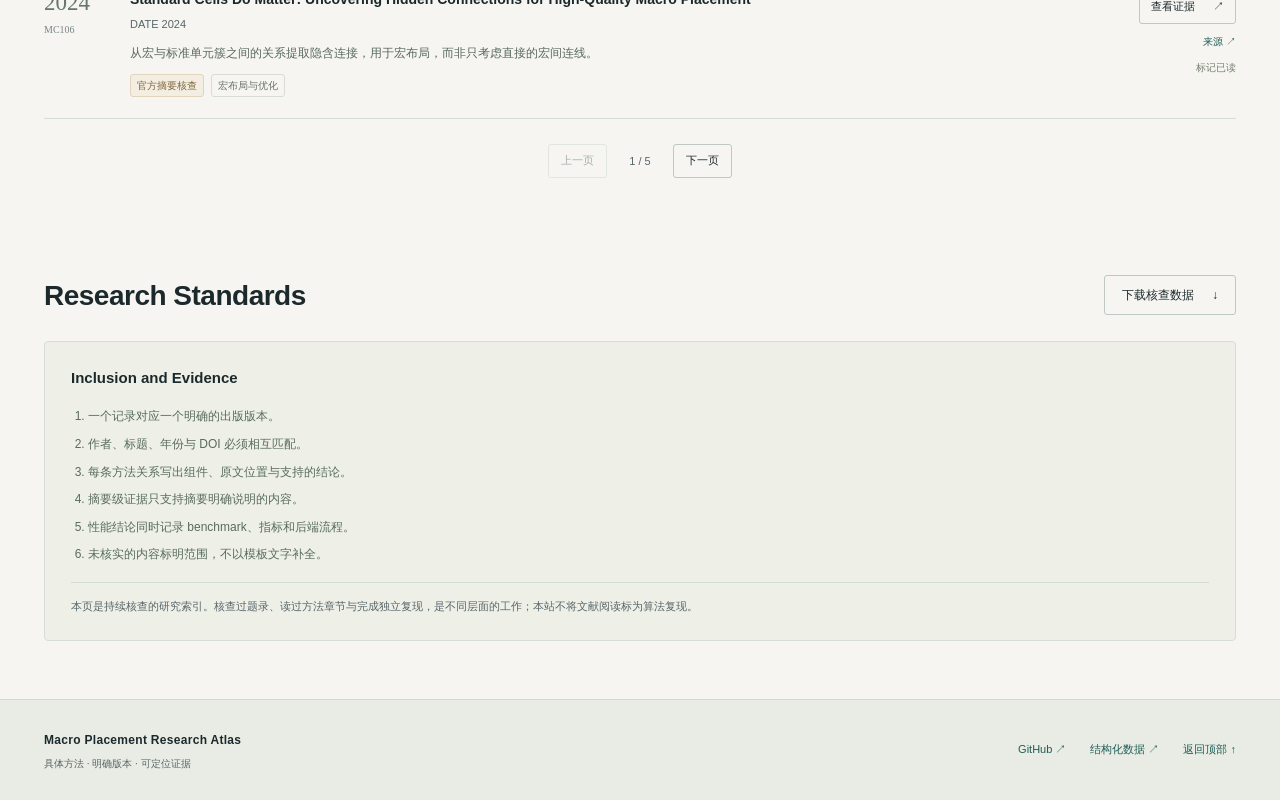
==== commit 58630305: "Use English research headings and remove review date displays" ====
--- a/index.html
+++ b/index.html
@@ -5,7 +5,7 @@
 <meta name="viewport" content="width=device-width,initial-scale=1">
 <meta name="description" content="宏布局研究图谱：按方法构成组织文献，以原文章节和实验条件核对技术关系。">
 <meta name="color-scheme" content="light">
-<title>宏布局研究图谱 · Macro Placement Research Atlas</title>
+<title>Macro Placement Research Atlas</title>
 <style>:root{--bg:#f6f5f1;--paper:#fffefa;--ink:#1c292c;--muted:#586569;--soft:#788486;--line:#d6dcd8;--teal:#1e5d56;--teal-light:#e9f0eb;--blue:#335d80;--blue-light:#edf2f7;--sand:#eee9dd;--amber:#895f24;--max:1360px;--radius:5px;--serif:Georgia,'Noto Serif CJK SC','Songti SC','SimSun',serif}*{box-sizing:border-box}html{scroll-behavior:smooth;scroll-padding-top:90px}body{margin:0;background:var(--bg);color:var(--ink);font-family:Inter,-apple-system,BlinkMacSystemFont,'Segoe UI','Noto Sans CJK SC','PingFang SC','Microsoft YaHei',sans-serif;font-size:14px;line-height:1.7}button,input,select{font:inherit;color:inherit}button{cursor:pointer}a{color:var(--teal);text-decoration:none}a:hover{text-decoration:underline}button,a,input,select,summary{outline-offset:4px}button:focus-visible,a:focus-visible,input:focus-visible,select:focus-visible,summary:focus-visible,[tabindex]:focus-visible{outline:2px solid var(--teal)}button:disabled{opacity:.35;cursor:default}h1,h2,h3,h4,p{margin:0}button{background:none;border:0}select,input{background:var(--paper);border:1px solid var(--line);border-radius:3px}select{padding:9px 32px 9px 12px;max-width:100%}input{padding:11px 13px}h2{font-size:28px;letter-spacing:-.5px;line-height:1.4}h3{font-size:17px;font-weight:650}h4{font-size:14px}small{font-size:12px}.page-width{max-width:var(--max);margin:auto;padding-left:44px;padding-right:44px}.masthead{height:76px;position:sticky;top:0;z-index:20;background:rgba(246,245,241,.97);border-bottom:1px solid var(--line);backdrop-filter:blur(12px)}.top-inner{max-width:1472px;padding:0 44px;margin:auto;height:100%;display:flex;align-items:center;gap:34px}.brand{display:flex;align-items:center;gap:10px;color:var(--ink);font-weight:650;font-size:16px;line-height:1.25;white-space:nowrap}.brand:hover{text-decoration:none}.brand-sub{display:block;font-size:9px;letter-spacing:2.1px;font-weight:500;color:var(--muted);margin-top:4px}.brand-symbol{width:32px;height:32px;display:grid;grid-template-columns:13px 15px;grid-template-rows:13px 15px;gap:3px}.brand-symbol i{display:block;background:var(--teal)}.brand-symbol i:first-child{grid-row:span 2}.brand-symbol i:last-child{background:#77968c}.masthead nav{display:flex;align-items:center;gap:24px;margin:auto;white-space:nowrap}.masthead nav a{color:var(--muted);font-size:13px}.source-link{font-size:12px;white-space:nowrap}.hero{display:grid;grid-template-columns:1fr 325px;gap:60px;align-items:start;padding-top:66px;padding-bottom:50px}.eyebrow{font-size:10px;line-height:1.5;letter-spacing:2.2px;font-weight:650;color:var(--teal);margin-bottom:12px}.hero h1{font-family:var(--serif);font-size:48px;letter-spacing:1px;font-weight:600;line-height:1.3}.hero-description{font-size:18px;line-height:1.9;color:var(--muted);margin-top:22px}.hero-actions{display:flex;gap:12px;margin-top:29px;flex-wrap:wrap}.button{display:inline-flex;align-items:center;justify-content:center;gap:18px;min-height:40px;padding:9px 17px;border:1px solid #bdc9c2;background:transparent;border-radius:3px;line-height:1.4;font-size:12px;font-weight:550;text-decoration:none}.button:hover{background:var(--teal-light);text-decoration:none}.button.primary{background:var(--teal);border-color:var(--teal);color:white}.button.primary:hover{background:#174d47}.edition{border-top:2px solid var(--ink);padding:15px 0 0}.edition-top{display:flex;justify-content:space-between;align-items:center}.edition-label{font-size:10px;letter-spacing:1.9px;font-weight:650}.edition-number{font-family:var(--serif);font-size:43px;line-height:1}.edition dl{margin:20px 0 18px;font-size:12px}.edition dl>div{display:flex;justify-content:space-between;padding:8px 0;border-bottom:1px solid var(--line);gap:14px}.edition dt{color:var(--soft)}.edition dd{margin:0;text-align:right}.edition>p{font-size:12px;color:var(--muted);line-height:1.9}.coverage{display:grid;grid-template-columns:repeat(4,1fr);border-top:1px solid var(--line);border-bottom:1px solid var(--line);padding:20px 0}.stat{display:flex;align-items:center;gap:14px;padding-left:26px;border-left:1px solid var(--line)}.stat:first-child{padding-left:0;border-left:0}.stat strong{font-family:var(--serif);font-size:32px;font-weight:400;line-height:1}.stat span{font-size:12px;color:var(--muted)}.coverage-note{font-size:12px;color:var(--muted);margin-top:12px;max-width:1000px}.section{padding-top:64px;padding-bottom:8px}.section-heading{display:flex;align-items:end;justify-content:space-between;gap:35px;margin-bottom:26px}.section-heading>p{font-size:12px;color:var(--muted);line-height:1.9;max-width:500px}.axis-grid{display:grid;grid-template-columns:repeat(3,1fr);border:1px solid var(--line);background:var(--paper)}.axis{padding:23px 24px 21px;border-right:1px solid var(--line);border-bottom:1px solid var(--line)}.axis:nth-child(3n){border-right:0}.axis:nth-child(n+4){border-bottom:0}.axis-top{display:flex;align-items:center;gap:11px;margin-bottom:9px}.axis-code{font-family:var(--serif);font-size:13px;color:var(--teal);border:1px solid #c2d1c6;border-radius:50%;width:28px;height:28px;text-align:center;line-height:26px}.axis h3{font-size:16px}.axis>p{font-size:12px;color:var(--muted);min-height:43px}.axis-examples{display:flex;flex-wrap:wrap;gap:7px;margin-top:15px}.chip{font-size:11px;line-height:1.5;padding:4px 8px;border:1px solid var(--line);border-radius:3px;color:var(--muted);background:#f8f8f3;display:inline-block}.chip:hover{background:var(--teal-light);color:var(--teal)}.axis-boundary{font-size:11px;color:var(--soft);padding-top:12px;margin-top:12px;border-top:1px dashed var(--line)}.definition-note{display:grid;grid-template-columns:138px 1fr;gap:12px;padding:18px 0;border-bottom:1px solid var(--line);font-size:12px}.definition-note strong{font-weight:600;color:var(--teal)}.definition-note p{color:var(--muted)}.toolbar{display:flex;align-items:center;justify-content:space-between;gap:20px;margin-bottom:14px}.segmented{display:flex;gap:4px;background:#e9ece5;padding:4px;border-radius:4px}.segmented button{font-size:12px;padding:7px 13px;color:var(--muted);border-radius:3px}.segmented button[aria-pressed=true]{background:var(--paper);box-shadow:0 1px 3px #1c292c10;color:var(--ink)}.quiet{font-size:11px;color:var(--muted)}.table-frame{overflow:auto;border:1px solid var(--line);border-radius:var(--radius);background:var(--paper)}table{border-collapse:collapse;width:100%;text-align:left}th{font-size:11px;font-weight:650;white-space:nowrap;background:#ebefe8;color:#3e514c;padding:13px 16px;border-bottom:1px solid #c3cec6}td{vertical-align:top;padding:15px 16px;border-bottom:1px solid #e2e6df;font-size:12px;line-height:1.85}tr:last-child>td{border-bottom:0}.method-table{min-width:1190px;table-layout:fixed}.method-table th:first-child{width:190px}.method-table td:first-child,.method-table th:first-child{position:sticky;left:0;background:#f7f8f1;box-shadow:1px 0 #d6dcd8;z-index:1}.method-table th:first-child{background:#ebefe8}.method-table td{font-size:11px}.paper-link{padding:0;text-align:left;color:var(--teal);font-weight:600;line-height:1.55}.paper-link:hover{text-decoration:underline}.matrix-paper small{display:block;margin-top:8px;font-size:10px;color:var(--muted)}.table-note{font-size:11px;color:var(--muted);margin-top:11px}.relation-definitions{display:grid;grid-template-columns:repeat(4,1fr);gap:15px;margin-bottom:23px}.relation-definitions>div{font-size:11px;display:grid;grid-template-columns:28px 1fr;column-gap:8px;row-gap:2px}.relation-definitions strong{font-size:12px;font-weight:600}.relation-definitions span:last-child{grid-column:2;color:var(--muted)}.relation-key{display:block;width:25px;align-self:center;border-top:2px solid var(--teal)}.relation-key.extend{border-color:var(--blue)}.relation-key.compare{border-color:var(--amber);border-top-style:dashed}.relation-key.cite{border-color:#9a9f9b;border-top-style:dotted}.graph-controls{display:flex;gap:14px;align-items:center;padding:15px 18px;background:var(--paper);border:1px solid var(--line);border-bottom:0;border-radius:5px 5px 0 0;font-size:12px;flex-wrap:wrap}.graph-controls select{max-width:440px;font-size:12px}.graph-frame{overflow:auto;background:var(--paper);border:1px solid var(--line);border-radius:0 0 5px 5px;min-height:220px}.graph-frame svg{display:block;margin:auto;width:100%;min-width:720px;font-family:inherit}.graph-node{cursor:pointer}.graph-node rect{fill:#fffefa;stroke:#c7d1c7;stroke-width:1}.graph-node:hover rect,.graph-node:focus rect{stroke:var(--teal);stroke-width:2}.graph-node.focus rect{fill:var(--teal);stroke:var(--teal)}.graph-node text{fill:var(--ink)}.graph-node .node-sub{fill:#697871}.graph-node.focus text,.graph-node.focus .node-sub{fill:white}.graph-line{fill:none;stroke-width:1.5}.graph-label{font-size:10px;fill:var(--muted)}.graph-heading{font-size:11px;fill:var(--soft);letter-spacing:1px}.empty{padding:38px 24px;text-align:center;font-size:13px;color:var(--muted)}.relationship-table-head{display:flex;align-items:center;justify-content:space-between;gap:20px;margin:25px 0 12px}.filters-inline{display:flex;gap:9px}.filters-inline select{font-size:11px;padding-top:7px;padding-bottom:7px}.relation-list{border-top:1px solid var(--line)}.relation-row{display:grid;grid-template-columns:85px minmax(230px,1fr) minmax(280px,1.8fr);gap:20px;padding:17px 0;border-bottom:1px solid var(--line);font-size:12px}.relation-type{height:max-content;font-size:10px;display:inline-block;padding:3px 7px;border:1px solid #c7d5c9;border-radius:3px;background:#edf2ec;color:var(--teal);text-align:center}.relation-type.extends{background:var(--blue-light);color:var(--blue);border-color:#ced8e3}.relation-type.compares{background:#f4eee2;color:var(--amber);border-color:#dfd0b6}.relation-type.cites{background:#ededeb;color:#5d6867;border-color:#d6dbd8}.relation-endpoints{display:flex;flex-wrap:wrap;align-items:baseline;gap:7px}.relation-endpoints .paper-link{font-size:12px}.relation-detail p{color:var(--muted)}.relation-locator{display:block;font-size:11px;margin-top:6px}.relation-limit{display:block;font-size:11px;color:#7c6c4f;margin-top:5px}.comparison-section{margin-top:64px;background:#eaeee8;border-top:1px solid #d4ded3;border-bottom:1px solid #d4ded3;padding:48px 0 45px}.section-intro{font-size:13px;color:var(--muted);max-width:820px;margin-bottom:22px}.paper-pair-head{display:grid;grid-template-columns:1fr 1fr;border:1px solid #cbd5ca;border-radius:5px;overflow:hidden;margin-bottom:20px;background:#f6f8f1}.paper-pair-head button{display:flex;text-align:left;align-items:center;gap:18px;padding:22px}.paper-pair-head button+button{border-left:1px solid #cbd5ca}.paper-pair-head button:hover{background:#fffefa}.pair-year{font-family:var(--serif);font-size:30px;color:var(--teal)}.paper-pair-head strong{display:block;font-size:16px;font-weight:600}.paper-pair-head small{display:block;font-size:11px;color:var(--muted);margin-top:2px}.paper-pair-head button>span:last-child{margin-left:auto;color:var(--teal)}.pair-table{min-width:650px;table-layout:fixed}.pair-table th:first-child{width:135px}.pair-table td:first-child{font-weight:600;color:#344d42}.pair-table td{line-height:1.9}.source-locator{display:block;font-size:10px;color:var(--soft);margin-top:6px}.technical-note{margin-top:18px;border-left:3px solid var(--teal);background:#f6f8f2;padding:18px 22px}.technical-note h3{font-size:14px;margin-bottom:6px}.technical-note p{font-size:12px;color:#4a5a51;line-height:2}.technical-note p+p{margin-top:8px}.pipeline-details{border-top:1px solid #cad5c9;border-bottom:1px solid #cad5c9;margin-top:20px}.pipeline-details summary{cursor:pointer;padding:16px 2px;font-size:13px;font-weight:550;color:#345647}.pipeline-columns{display:grid;grid-template-columns:1fr 1fr;gap:30px;padding:2px 0 22px}.pipeline-column h4{font-size:14px;margin-bottom:18px}.pipeline-step{display:grid;grid-template-columns:26px 1fr;gap:13px;margin-bottom:17px}.step-no{font-family:var(--serif);color:var(--teal);width:24px;height:24px;border:1px solid #bfcfbd;border-radius:50%;line-height:22px;text-align:center;font-size:12px}.pipeline-step h5{font-size:12px;margin:0 0 4px}.pipeline-step p{font-size:11px;color:var(--muted)}.pipeline-step p strong{font-weight:550;color:#3b5447}.experiment-heading{margin:26px 0 13px}.experiment-heading>p{font-size:12px;color:var(--muted);margin-top:6px}.experiment-table{min-width:660px;font-variant-numeric:tabular-nums}.experiment-table td,.experiment-table th{padding:10px 15px}.experiment-table tbody td:not(:first-child){text-align:right}.experiment-table thead th:not(:first-child){text-align:right}.experiment-notes{display:grid;gap:11px;margin-top:15px}.experiment-note{display:grid;grid-template-columns:29px 1fr;gap:10px;font-size:12px;color:var(--muted)}.experiment-note>span{font-family:var(--serif);font-size:13px;color:var(--teal)}.experiment-note strong{color:#334d40;font-weight:600}.comparison-sources{margin-top:18px;font-size:11px;color:var(--muted);display:flex;flex-wrap:wrap;gap:17px}.library-tabs{display:flex;gap:28px;border-bottom:1px solid var(--line);margin-bottom:20px}.library-tabs button{padding:9px 0 13px;color:var(--muted);font-size:14px;position:relative}.library-tabs button[aria-selected=true]{color:var(--teal);font-weight:650}.library-tabs button[aria-selected=true]:after{content:'';display:block;height:2px;position:absolute;bottom:-1px;left:0;right:0;background:var(--teal)}.library-tabs span{font-size:11px;background:#e5eae2;padding:2px 7px;border-radius:10px;margin-left:5px}.search-toolbar{display:flex;gap:10px;align-items:center}.search-field{display:flex;align-items:center;background:var(--paper);border:1px solid var(--line);border-radius:3px;flex:1;min-width:160px}.search-field>span{font-size:25px;line-height:1;padding-left:12px;color:var(--soft)}.search-field input{border:0;width:100%;background:transparent;min-width:0;font-size:12px}.search-toolbar select{font-size:11px;height:43px;padding-left:10px}.library-state{display:flex;align-items:center;justify-content:space-between;margin:14px 0;font-size:11px;color:var(--muted)}.text-button{font-size:11px;color:var(--teal);padding:3px}.text-button:hover{text-decoration:underline}.pending-note{background:#f0eadc;border:1px solid #ddd2b9;border-radius:3px;color:#74603f;font-size:12px;padding:12px 16px;margin-bottom:15px}.paper-list{border-top:1px solid var(--line)}.paper-row{display:grid;grid-template-columns:66px 1fr 132px;gap:20px;padding:21px 0;border-bottom:1px solid var(--line)}.paper-year{font-family:var(--serif);font-size:23px;line-height:1.3;color:#65766b}.paper-year span{font-family:inherit;display:block;font-size:10px;color:var(--soft);margin-top:5px}.paper-title{font-size:14px;font-weight:600;color:var(--ink);line-height:1.6;text-align:left;padding:0}.paper-title:hover{color:var(--teal);text-decoration:underline}.paper-byline{font-size:11px;color:var(--muted);margin-top:4px}.paper-method{font-size:12px;color:#59695f;margin-top:8px;line-height:1.9;max-width:930px}.paper-flags{display:flex;align-items:center;gap:7px;flex-wrap:wrap;margin-top:9px}.badge{font-size:10px;line-height:1.5;padding:3px 6px;border-radius:3px;color:#496454;background:#e8eee4;border:1px solid #d1dcca;white-space:nowrap}.badge.abstract{background:#f3eee1;border-color:#e0d5bc;color:#7e663c}.badge.metadata{background:#eeefed;border-color:#d7dcd6;color:#69736b}.badge.documentation{background:#eaf0f4;border-color:#cbd9e5;color:#526b7e}.badge.role{background:transparent;color:#65736a;border-color:#d7dcd6}.paper-actions{display:flex;flex-direction:column;align-items:end;gap:9px;justify-content:start;padding-top:2px}.paper-actions .button{font-size:11px;min-height:34px;padding:7px 11px}.paper-actions .source-short{font-size:10px}.paper-read{font-size:10px;color:#74816e;padding:0}.paper-read.is-read{color:var(--teal)}.pagination{display:flex;justify-content:center;align-items:center;gap:22px;margin:25px 0}.pagination .button{font-size:11px;min-height:34px;padding:7px 12px}.pagination span{font-size:11px;color:var(--muted)}.revision-section{padding-bottom:58px}.revision-grid{display:grid;grid-template-columns:1.5fr 1fr;gap:46px}.revision-item{display:grid;grid-template-columns:31px 1fr;gap:12px;padding:17px 0;border-top:1px solid var(--line)}.revision-item>span{font-family:var(--serif);font-size:17px;color:#81917f}.revision-item h3{font-size:13px;margin-bottom:5px}.revision-item p{font-size:12px;color:var(--muted)}.standards{background:#eef0e8;border:1px solid var(--line);border-radius:4px;padding:23px 26px;align-self:start}.standards h3{font-size:15px}.standards ol{padding-left:17px;font-size:12px;color:#586b5c;line-height:2.3;margin:13px 0}.standards p{font-size:11px;line-height:1.9;color:var(--muted);border-top:1px solid #d4ded0;padding-top:13px}footer{background:#e9ece4;border-top:1px solid #d0d9cd;padding:28px 0}.footer-inner{display:flex;align-items:center;justify-content:space-between;gap:20px}.footer-inner strong{font-size:12px;letter-spacing:.3px}.footer-inner p{font-size:10px;color:var(--muted);margin-top:3px}.footer-inner>div:last-child{display:flex;gap:24px;font-size:11px}dialog{border:0;border-radius:7px;max-width:880px;width:calc(100% - 32px);max-height:calc(100dvh - 50px);padding:0;background:var(--paper);color:var(--ink);box-shadow:0 24px 100px #132d2650}dialog::backdrop{background:rgba(21,36,29,.48);backdrop-filter:blur(2px)}.dialog-shell{padding:0 35px 32px}.dialog-tools{position:sticky;top:0;background:var(--paper);display:flex;align-items:center;justify-content:space-between;padding:18px 0 10px;border-bottom:1px solid var(--line);z-index:2;margin-bottom:20px}.dialog-tools>span{font-size:10px;letter-spacing:1.2px;color:var(--muted)}.close-button{font-size:27px;line-height:30px;width:34px;height:34px;color:var(--muted)}.close-button:hover{background:#e9eee5}.dialog-title{font-family:var(--serif);font-size:25px;line-height:1.5;font-weight:600;letter-spacing:.1px}.dialog-authors{margin-top:12px;font-size:12px;color:var(--muted)}.dialog-biblio{font-size:12px;color:var(--muted);margin-top:7px}.dialog-links{display:flex;flex-wrap:wrap;gap:11px;margin-top:16px;font-size:11px}.dialog-section{margin-top:24px;border-top:1px solid var(--line);padding-top:18px}.dialog-section h3{font-size:14px;margin-bottom:10px}.dialog-section p,.dialog-section li{font-size:12px;color:#536559;line-height:1.95}.dialog-section ul{padding-left:18px;margin:0}.component-list{display:grid;grid-template-columns:110px 1fr;gap:0;margin:0}.component-list dt,.component-list dd{border-bottom:1px solid #e3e7df;padding:9px 0;font-size:12px}.component-list dt{color:var(--muted)}.component-list dd{margin:0;color:#3f5948}.evidence-item{padding:12px 0;border-bottom:1px solid #e1e6de}.evidence-item:first-child{padding-top:0}.evidence-item:last-child{border:0}.evidence-item strong{font-weight:550;font-size:12px}.evidence-item a{font-size:11px;display:block;margin-top:6px;overflow-wrap:anywhere}.evidence-item p{margin-top:4px}.citation-box{font-size:11px;line-height:1.9;color:var(--muted);padding:14px;background:#f0f2ea;border-radius:3px;overflow-wrap:anywhere}.publication-status{padding:12px 15px;font-size:11px;background:#edf1e9;border:1px solid #d6dfce;margin-top:17px;line-height:1.9}.toast{position:fixed;bottom:22px;left:50%;transform:translateX(-50%);z-index:100;background:#203e31;color:#fff;padding:11px 20px;border-radius:4px;box-shadow:0 4px 25px #193c2830;font-size:12px;max-width:90vw}.skip-link{position:absolute;top:-60px;left:15px;z-index:101;padding:10px 15px;background:var(--teal);color:white}.skip-link:focus{top:5px}.sr-only{position:absolute;width:1px;height:1px;padding:0;margin:-1px;overflow:hidden;clip:rect(0,0,0,0);white-space:nowrap;border:0}[hidden]{display:none!important}
 @media(min-width:1500px){.top-inner{gap:45px}.masthead nav{gap:30px}.hero{padding-top:78px}.hero h1{font-size:54px}}
 @media(max-width:1100px){.top-inner{padding:0 25px;gap:20px}.masthead nav{gap:17px}.source-link{display:none}.page-width{padding-left:30px;padding-right:30px}.hero{gap:35px;grid-template-columns:1fr 285px}.hero h1{font-size:43px}.hero-description{font-size:16px}.axis{padding:20px}.relation-row{grid-template-columns:80px 1fr 1.5fr}.paper-row{grid-template-columns:55px 1fr 110px}.search-toolbar{flex-wrap:wrap}.search-field{flex-basis:100%}.search-toolbar select{flex:1}.revision-grid{gap:28px}}
@@ -38,6 +38,14 @@
 @media(max-width:700px){.history-block{padding:12px 10px}.history-heading h3{font-size:1rem}.history-note{font-size:.78rem}}
 
 .wire-model-group{margin:20px 0 24px}.wire-model-group h3{font-size:1.04rem;font-weight:650;margin-bottom:5px}.wire-model-table{min-width:820px;width:100%;border-collapse:collapse;table-layout:fixed;font-size:.8rem;line-height:1.6}.wire-model-table th,.wire-model-table td{border-bottom:1px solid var(--line,#d6dcd8);padding:11px;vertical-align:top;text-align:left;overflow-wrap:anywhere}.wire-model-table thead th{background:#edf1ee;color:#34463c}.wire-model-table th:first-child{width:16%}.wire-model-table th:nth-child(2){width:31%}.wire-model-table th:nth-child(3){width:23%}.wire-model-table .wire-formula{font-family:Consolas,monospace;color:#254237;background:#f7f9f7}.wire-refs{display:flex;flex-wrap:wrap;gap:6px 12px;margin-top:8px}.wire-refs .paper-link{font-size:.73rem}
+
+/* Single-column title without editorial metadata. */
+.hero{grid-template-columns:minmax(0,1fr)}
+.hero-main{max-width:960px}
+.hero h1{letter-spacing:-.025em;overflow-wrap:normal}
+@media(min-width:1100px){.masthead nav{gap:15px}.top-inner{gap:24px}}
+@media(min-width:1450px){.masthead nav{gap:24px}}
+@media(max-width:700px){.hero h1{font-size:clamp(28px,8vw,37px);overflow-wrap:break-word}}
 </style>
 </head>
 <body>
@@ -45,65 +53,64 @@
 <header class="masthead">
   <div class="top-inner">
     <a class="brand" href="#main" aria-label="宏布局研究图谱首页"><span class="brand-symbol" aria-hidden="true"><i></i><i></i><i></i></span><span>Macro Placement<span class="brand-sub">RESEARCH ATLAS</span></span></a>
-    <nav aria-label="主导航"><a href="#history">技术演进</a><a href="#taxonomy">技术分类</a><a href="#methods">方法构成</a><a href="#wirelength">线长模型</a><a href="#relations">文献关系</a><a href="#comparison">原文对读</a><a href="#library">文献库</a><a href="#revision">核查规范</a></nav>
+    <nav aria-label="主导航"><a href="#history">History</a><a href="#taxonomy">Taxonomy</a><a href="#methods">Methods</a><a href="#wirelength">Wirelength</a><a href="#relations">Relations</a><a href="#comparison">Case Study</a><a href="#library">Library</a><a href="#revision">Standards</a></nav>
     <a class="source-link" href="https://github.com/pc666/macro-research-atlas" target="_blank" rel="noopener noreferrer">项目仓库 <span aria-hidden="true">↗</span></a>
   </div>
 </header>
 <main id="main">
   <section class="hero page-width" aria-labelledby="page-title">
-    <div class="hero-main"><div class="eyebrow">PHYSICAL DESIGN / LITERATURE & METHODS</div><h1 id="page-title">宏布局研究图谱</h1><p class="hero-description">从问题定义、方法构成与实验条件出发，<br class="desktop-break">建立可以逐条追溯的文献关系。</p><div class="hero-actions"><a class="button primary" href="#history">查看技术演进 <span aria-hidden="true">↓</span></a><a class="button" href="#methods">方法构成对照</a></div></div>
-    <aside class="edition"><div class="edition-top"><span class="edition-label">RESEARCH SCOPE</span></div><dl><div><dt>核对日期</dt><dd id="review-date"></dd></div><div><dt>组织单位</dt><dd>具体出版物与方法组件</dd></div><div><dt>证据要求</dt><dd>来源、定位、支持的结论</dd></div></dl><p>会议版、期刊版与预印本分别标识。方法说明以实际核对的版本为准。</p></aside>
+    <div class="hero-main"><div class="eyebrow">PHYSICAL DESIGN / LITERATURE & METHODS</div><h1 id="page-title">Macro Placement<br class="desktop-break"> Research Atlas</h1><p class="hero-description">从问题定义、方法构成与实验条件出发，<br class="desktop-break">建立可以逐条追溯的文献关系。</p><div class="hero-actions"><a class="button primary" href="#history">查看技术演进 <span aria-hidden="true">↓</span></a><a class="button" href="#methods">方法构成对照</a></div></div>
   </section>
   <div class="page-width"><div class="coverage" id="coverage" aria-label="核查范围"></div><p class="coverage-note" id="coverage-note"></p></div>
 
   <section id="history" class="page-width section" aria-labelledby="history-title">
-    <div class="section-heading"><div><div class="eyebrow">00 / CHRONOLOGY</div><h2 id="history-title">技术演进与研究方向</h2></div><p>1982—2026 · 按实际出版版本排列。<br>时间顺序与方法主题不等于引用、师承或继承。</p></div>
+    <div class="section-heading"><div><h2 id="history-title">Technical Evolution</h2></div><p>1982—2026 · 按实际出版版本排列。<br>时间顺序与方法主题不等于引用、师承或继承。</p></div>
     <div id="history-atlas"></div>
     <p class="table-note">点击文献查看题录、方法构成及原文证据。横向滚动查看完整年代。仅以核查集生成本时间轴；未收录的节点不代表该年代没有其他重要工作。</p>
   </section>
 
   <section id="taxonomy" class="page-width section" aria-labelledby="taxonomy-title">
-    <div class="section-heading"><div><div class="eyebrow">01 / ANALYTICAL FRAMEWORK</div><h2 id="taxonomy-title">按组件分析方法</h2></div><p>七个分析维度可以同时出现在一篇论文中。<br>它们用于拆解方法，不用于把整篇论文强行分入单一门类。</p></div>
+    <div class="section-heading"><div><h2 id="taxonomy-title">Method Taxonomy</h2></div><p>七个分析维度可以同时出现在一篇论文中。<br>它们用于拆解方法，不用于把整篇论文强行分入单一门类。</p></div>
     <div class="axis-grid" id="axes"></div>
     <div class="definition-note"><strong>分类的基本单位</strong><p>“主任务”描述工作解决什么问题；“方法组件”描述它如何实现。RUDY 的组件角色是布线需求估计，Corner Stitching 的组件角色是几何空间管理；QP、LP 则应结合具体优化变量、目标与约束解释。</p></div>
   </section>
 
   <section id="methods" class="page-width section" aria-labelledby="methods-title">
-    <div class="section-heading"><div><div class="eyebrow">02 / METHOD COMPOSITION</div><h2 id="methods-title">方法构成对照</h2></div><p>点击文献查看完整题录、原文定位与适用范围。<br>本表比较方法构成，不给出跨实验条件的性能排名。</p></div>
+    <div class="section-heading"><div><h2 id="methods-title">Method Comparison</h2></div><p>点击文献查看完整题录、原文定位与适用范围。<br>本表比较方法构成，不给出跨实验条件的性能排名。</p></div>
     <div class="toolbar matrix-toolbar"><div class="segmented" id="matrix-tabs" role="group" aria-label="方法表主题"></div><span class="quiet">可横向滚动查看各组件</span></div>
     <div class="table-frame" tabindex="0" role="region" aria-label="方法构成对照表，可横向滚动"><table class="method-table"><thead><tr><th scope="col">工作 / 主任务</th><th scope="col">几何表示</th><th scope="col">连接关系</th><th scope="col">区域分配</th><th scope="col">优化与搜索</th><th scope="col">几何合法化</th><th scope="col">线长建模</th><th scope="col">评价与验证</th></tr></thead><tbody id="matrix-body"></tbody></table></div>
     <p class="table-note">“—”表示该组件不适用或本次证据未覆盖，不表示方法不具备相关能力。完整证据范围见各条目。</p>
   </section>
 
   <section id="wirelength" class="page-width section" aria-labelledby="wirelength-title">
- <div class="section-heading"><div><div class="eyebrow">02A / WIRELENGTH MODELING</div><h2 id="wirelength-title">线长建模与估计</h2></div><p>按建模对象和优化用途区分数学模型、几何估计及后端测量。<br>文献年份与直接关系分别记录于技术演进及证据表。</p></div>
+ <div class="section-heading"><div><h2 id="wirelength-title">Wirelength Models</h2></div><p>按建模对象和优化用途区分数学模型、几何估计及后端测量。<br>文献年份与直接关系分别记录于技术演进及证据表。</p></div>
  <div id="wirelength-models"></div>
  <div class="definition-note"><strong>指标与求解过程</strong><p>同一设计可使用 HPWL 作为目标或报告指标、WA 或 LSE 作为内层可微代理、FLUTE 作为外层候选评价，并用 GR/DR 测量最终布线线长。模型逼近 HPWL 的误差与逼近实际 routed wirelength 的误差是不同问题。</p></div>
  </section>
  <section id="relations" class="page-width section" aria-labelledby="relations-title">
-    <div class="section-heading"><div><div class="eyebrow">03 / DOCUMENTED RELATIONSHIPS</div><h2 id="relations-title">有原文依据的文献关系</h2></div><p>图中只绘制明确的方法采用与版本扩展。<br>实验比较和引用关系单独记录，不解释为技术继承。</p></div>
+    <div class="section-heading"><div><h2 id="relations-title">Literature Relationships</h2></div><p>图中只绘制明确的方法采用与版本扩展。<br>实验比较和引用关系单独记录，不解释为技术继承。</p></div>
     <div class="relation-definitions"><div><span class="relation-key adopt"></span><strong>方法采用</strong><span>指出具体被采用的组件</span></div><div><span class="relation-key extend"></span><strong>版本扩展</strong><span>原文明确声明前后版本</span></div><div><span class="relation-key compare"></span><strong>实验比较</strong><span>注明指标、表格与配置</span></div><div><span class="relation-key cite"></span><strong>引用关系</strong><span>仅支持引用关系</span></div></div>
     <div class="graph-controls"><label for="graph-focus">聚焦文献</label><select id="graph-focus"></select><span class="quiet" id="graph-explanation"></span></div>
     <div class="graph-frame" id="graph-frame" role="region" aria-label="文献关系图"></div>
-    <div class="relationship-table-head"><h3>逐条证据</h3><div class="filters-inline"><label for="relation-scope" class="sr-only">关系范围</label><select id="relation-scope"><option value="focus">当前文献的全部关系</option><option value="all">全部已核对关系</option></select><label for="relation-type" class="sr-only">关系类型</label><select id="relation-type"><option value="all">全部关系类型</option><option value="adopts">方法采用</option><option value="extends">版本扩展</option><option value="compares">实验比较</option><option value="cites">引用关系</option></select></div></div>
+    <div class="relationship-table-head"><h3>Relationship Evidence</h3><div class="filters-inline"><label for="relation-scope" class="sr-only">关系范围</label><select id="relation-scope"><option value="focus">当前文献的全部关系</option><option value="all">全部已核对关系</option></select><label for="relation-type" class="sr-only">关系类型</label><select id="relation-type"><option value="all">全部关系类型</option><option value="adopts">方法采用</option><option value="extends">版本扩展</option><option value="compares">实验比较</option><option value="cites">引用关系</option></select></div></div>
     <div id="relation-list" class="relation-list"></div>
   </section>
 
   <section id="comparison" class="comparison-section" aria-labelledby="comparison-title"><div class="page-width">
-    <div class="section-heading"><div><div class="eyebrow">04 / CLOSE READING</div><h2 id="comparison-title">两篇原文的逐阶段对读</h2></div><p>Dataflow-aware SE，TVLSI 2021<br>Pre-trained RL-guided MCTS，DATE 2025</p></div>
+    <div class="section-heading"><div><h2 id="comparison-title">Case Study</h2></div><p>Dataflow-aware SE，TVLSI 2021<br>Pre-trained RL-guided MCTS，DATE 2025</p></div>
     <p class="section-intro">把初始化、分组、区域分配、坐标优化与合法化分开，才能判断算法之间实际共享了什么，以及实验结果支持了什么。</p>
     <div class="paper-pair-head"><button data-open="MC070"><span class="pair-year">2021</span><span><strong>Dataflow-aware SE</strong><small>TVLSI · 分组、递归分区、Corner Stitching 与 SE</small></span><span aria-hidden="true">↗</span></button><button data-open="MCTS25"><span class="pair-year">2025</span><span><strong>RL-guided MCTS</strong><small>DATE · 网格分配、两阶段 QP 与 SP + LP</small></span><span aria-hidden="true">↗</span></button></div>
     <div class="table-frame"><table class="pair-table"><thead><tr><th scope="col">分析阶段</th><th scope="col">TVLSI 2021</th><th scope="col">DATE 2025</th></tr></thead><tbody id="pair-body"></tbody></table></div>
     <div class="technical-note" id="qp-note"></div>
     <details class="pipeline-details"><summary>查看两篇论文的完整阶段分解</summary><div class="pipeline-columns" id="pipeline-columns"></div></details>
-    <div class="experiment-heading"><h3>实验比较的可比范围</h3><p>以下保留论文报告的数值及配置差异，不把线长结果外推为拥塞或完整后端 PPA 结论。</p></div>
+    <div class="experiment-heading"><h3>Experimental Comparison</h3><p>以下保留论文报告的数值及配置差异，不把线长结果外推为拥塞或完整后端 PPA 结论。</p></div>
     <div class="table-frame"><table class="experiment-table"><thead id="experiment-head"></thead><tbody id="experiment-body"></tbody></table></div>
     <div class="experiment-notes" id="experiment-notes"></div>
     <div class="comparison-sources" id="comparison-sources"></div>
   </div></section>
 
   <section id="library" class="page-width section" aria-labelledby="library-title">
-    <div class="section-heading"><div><div class="eyebrow">05 / RESEARCH INDEX</div><h2 id="library-title">文献库</h2></div><p>每条已核查记录标明全文、摘要或题录依据。<br>尚未重新核对的旧记录保留为检索线索。</p></div>
+    <div class="section-heading"><div><h2 id="library-title">Bibliography</h2></div><p>每条已核查记录标明全文、摘要或题录依据。<br>尚未重新核对的旧记录保留为检索线索。</p></div>
     <div class="library-tabs" role="tablist" aria-label="文献核查状态"><button id="tab-reviewed" role="tab" aria-selected="true" aria-controls="library-panel" data-library="reviewed">本次核查 <span id="count-reviewed"></span></button><button id="tab-pending" role="tab" aria-selected="false" aria-controls="library-panel" data-library="pending" tabindex="-1">待核查索引 <span id="count-pending"></span></button></div>
     <div id="library-panel" role="tabpanel" aria-labelledby="tab-reviewed">
       <div class="search-toolbar"><div class="search-field"><span aria-hidden="true">⌕</span><label class="sr-only" for="paper-search">搜索标题、作者、方法或 DOI</label><input id="paper-search" type="search" placeholder="搜索标题、作者、方法或 DOI" autocomplete="off"></div><label class="sr-only" for="role-filter">主任务</label><select id="role-filter"><option value="all">全部主任务</option></select><label class="sr-only" for="access-filter">核查依据</label><select id="access-filter"><option value="all">全部核查依据</option><option value="fulltext">原文方法核查</option><option value="abstract">官方摘要核查</option><option value="metadata">题录核查</option><option value="documentation">官方文档核查</option></select><label class="sr-only" for="year-sort">年份排序</label><select id="year-sort"><option value="desc">年份：由新到旧</option><option value="asc">年份：由旧到新</option></select></div>
@@ -114,7 +121,7 @@
     </div>
   </section>
 
-  <section id="revision" class="page-width section revision-section" aria-labelledby="revision-title"><div class="section-heading"><div><div class="eyebrow">06 / RESEARCH STANDARDS</div><h2 id="revision-title">文献核查规范</h2></div><button class="button" id="download-data">下载核查数据 <span aria-hidden="true">↓</span></button></div><div class="standards-layout"><aside class="standards"><h3>收录与证据规范</h3><ol><li>一个记录对应一个明确的出版版本。</li><li>作者、标题、年份与 DOI 必须相互匹配。</li><li>每条方法关系写出组件、原文位置与支持的结论。</li><li>摘要级证据只支持摘要明确说明的内容。</li><li>性能结论同时记录 benchmark、指标和后端流程。</li><li>未核实的内容标明范围，不以模板文字补全。</li></ol><p>本页是持续核查的研究索引。核查过题录、读过方法章节与完成独立复现，是不同层面的工作；本站不将文献阅读标为算法复现。</p></aside></div></section>
+  <section id="revision" class="page-width section revision-section" aria-labelledby="revision-title"><div class="section-heading"><div><h2 id="revision-title">Research Standards</h2></div><button class="button" id="download-data">下载核查数据 <span aria-hidden="true">↓</span></button></div><div class="standards-layout"><aside class="standards"><h3>Inclusion and Evidence</h3><ol><li>一个记录对应一个明确的出版版本。</li><li>作者、标题、年份与 DOI 必须相互匹配。</li><li>每条方法关系写出组件、原文位置与支持的结论。</li><li>摘要级证据只支持摘要明确说明的内容。</li><li>性能结论同时记录 benchmark、指标和后端流程。</li><li>未核实的内容标明范围，不以模板文字补全。</li></ol><p>本页是持续核查的研究索引。核查过题录、读过方法章节与完成独立复现，是不同层面的工作；本站不将文献阅读标为算法复现。</p></aside></div></section>
 </main>
 <footer><div class="page-width footer-inner"><div><strong>Macro Placement Research Atlas</strong><p>具体方法 · 明确版本 · 可定位证据</p></div><div><a href="https://github.com/pc666/macro-research-atlas" target="_blank" rel="noopener noreferrer">GitHub ↗</a><a href="data/atlas.json" target="_blank" rel="noopener noreferrer">结构化数据 ↗</a><a href="#main">返回顶部 ↑</a></div></div></footer>
 <dialog id="paper-dialog" aria-labelledby="dialog-title"><div class="dialog-shell"><div class="dialog-tools"><span id="dialog-kicker"></span><button id="close-dialog" class="close-button" aria-label="关闭文献详情">×</button></div><div id="dialog-content"></div></div></dialog>
@@ -139,6 +146,8 @@
 let lastFocus=null;
 const pageSize=12;
 const readButton=id=>`<button class="paper-read ${readState[id]?'is-read':''}" data-read="${esc(id)}" aria-pressed="${!!readState[id]}">${readState[id]?'✓ 已阅读':'标记已读'}</button>`;
+const headingNames={"基础表示与早期布局流程":"Foundations and Early Placement Flows","现代 Macro Placement 的三条交汇主线":"Modern Macro Placement","线长建模与估计":"Wirelength Modeling","拥塞模型、布线与评估":"Congestion, Routing and Evaluation","多端网展开与求解模型":"Multi-pin Net Models","几何线长估计":"Geometric Wirelength Estimation","连续优化的线长近似":"Smooth Wirelength Models","宏布局中的专门建模与实际评价":"Macro-specific Models and Routed Metrics","几何表示":"Geometric Representation","连接关系建模":"Connectivity Modeling","区域与面积分配":"Region and Area Allocation","优化与搜索":"Optimization and Search","几何合法化":"Legalization","线长建模":"Wirelength Modeling","评价与验证":"Evaluation and Validation"};
+const headingName=s=>headingNames[s]||s;
 function renderTimeline(){
  const container=$('history-atlas');
  if(!container)return;
@@ -152,19 +161,18 @@
    }).join('')+'</tr>').join('');
    const edges=A.relations.filter(r=>nodes.has(r.from)&&nodes.has(r.to)&&(r.type==='adopts'||r.type==='extends'));
    const links=edges.length?'<details class="history-evidence"><summary>本区段已核实的方法采用或版本扩展（'+edges.length+' 条）</summary><div>'+edges.map(r=>'<div class="history-edge">'+paperButton(r.from)+'<span class="history-arrow"> → </span>'+paperButton(r.to)+'<span class="history-component">'+esc(r.component)+' · '+esc(typeNames[r.type])+'</span><a href="'+safeURL(r.url)+'" target="_blank" rel="noopener noreferrer">'+esc(r.locator)+'</a></div>').join('')+'</div></details>':'';
-   return '<article class="history-block"><div class="history-heading"><div><div class="eyebrow">'+esc(group.range)+'</div><h3>'+esc(group.title)+'</h3></div></div><p class="history-note">'+esc(group.note)+'</p><div class="history-scroll" tabindex="0" role="region" aria-label="'+esc(group.title)+' 年代对照表"><table class="history-table" style="min-width:'+String(155+group.periods.length*142)+'px"><thead><tr>'+headers+'</tr></thead><tbody>'+rows+'</tbody></table></div>'+links+'</article>';
+   return '<article class="history-block"><div class="history-heading"><div><div class="eyebrow">'+esc(group.range)+'</div><h3>'+esc(headingName(group.title))+'</h3></div></div><p class="history-note">'+esc(group.note)+'</p><div class="history-scroll" tabindex="0" role="region" aria-label="'+esc(group.title)+' 年代对照表"><table class="history-table" style="min-width:'+String(155+group.periods.length*142)+'px"><thead><tr>'+headers+'</tr></thead><tbody>'+rows+'</tbody></table></div>'+links+'</article>';
  }).join('');
 }
 function renderWirelength(){
  const el=$('wirelength-models');if(!el)return;
- el.innerHTML=A.wirelengthModels.map(g=>'<article class="wire-model-group"><h3>'+esc(g.category)+'</h3><p class="history-note">'+esc(g.description)+'</p><div class="table-frame"><table class="wire-model-table"><thead><tr><th scope="col">模型</th><th scope="col">数学形式 / 定义</th><th scope="col">用途</th><th scope="col">限制及文献</th></tr></thead><tbody>'+g.models.map(m=>'<tr><th scope="row">'+esc(m.name)+'</th><td class="wire-formula">'+esc(m.formula)+'</td><td>'+esc(m.purpose)+'</td><td>'+esc(m.limit)+'<div class="wire-refs">'+m.papers.map(id=>paperButton(id)).join('')+'</div></td></tr>').join('')+'</tbody></table></div></article>').join('');
+ el.innerHTML=A.wirelengthModels.map(g=>'<article class="wire-model-group"><h3>'+esc(headingName(g.category))+'</h3><p class="history-note">'+esc(g.description)+'</p><div class="table-frame"><table class="wire-model-table"><thead><tr><th scope="col">模型</th><th scope="col">数学形式 / 定义</th><th scope="col">用途</th><th scope="col">限制及文献</th></tr></thead><tbody>'+g.models.map(m=>'<tr><th scope="row">'+esc(m.name)+'</th><td class="wire-formula">'+esc(m.formula)+'</td><td>'+esc(m.purpose)+'</td><td>'+esc(m.limit)+'<div class="wire-refs">'+m.papers.map(id=>paperButton(id)).join('')+'</div></td></tr>').join('')+'</tbody></table></div></article>').join('');
 }
 function initial(){
- $('review-date').textContent=A.meta.reviewDate;
  const full=A.papers.filter(p=>p.access==='fulltext').length;
  $('coverage').innerHTML=[[A.papers.length,'本次核查记录'],[full,'原文方法核查'],[A.relations.length,'有定位的关系'],[A.pending.length,'待核查索引']].map(([n,t])=>`<div class="stat"><strong>${n}</strong><span>${t}</span></div>`).join('');
  $('coverage-note').textContent=`核查范围：${full} 条原文方法记录、${A.papers.filter(p=>p.access==='abstract').length} 条摘要记录、${A.papers.filter(p=>p.access==='metadata').length} 条题录记录、${A.papers.filter(p=>p.access==='documentation').length} 条官方文档。已核查记录包括基础方法及分开的出版版本；其余 ${A.pending.length} 条旧索引保留为检索线索。`;
- $('axes').innerHTML=A.axes.map(a=>`<article class="axis"><div class="axis-top"><span class="axis-code">${esc(a.number)}</span><h3>${esc(a.label)}</h3></div><p>${esc(a.definition)}</p><div class="axis-examples">${a.examples.map(e=>`<button class="chip" data-open="${esc(e.paper)}">${esc(e.label)}</button>`).join('')}</div><div class="axis-boundary">${esc(a.boundary)}</div></article>`).join('');
+ $('axes').innerHTML=A.axes.map(a=>`<article class="axis"><div class="axis-top"><span class="axis-code">${esc(a.number)}</span><h3>${esc(headingName(a.label))}</h3></div><p>${esc(a.definition)}</p><div class="axis-examples">${a.examples.map(e=>`<button class="chip" data-open="${esc(e.paper)}">${esc(e.label)}</button>`).join('')}</div><div class="axis-boundary">${esc(a.boundary)}</div></article>`).join('');
  $('matrix-tabs').innerHTML=A.matrixGroups.map(g=>`<button data-matrix="${esc(g.id)}" aria-pressed="${g.id===state.matrix}">${esc(g.label)}</button>`).join('');
  const relIDs=new Set(A.relations.flatMap(r=>[r.from,r.to]));
  $('graph-focus').innerHTML=A.papers.filter(p=>relIDs.has(p.id)).sort((a,b)=>(b.year||9999)-(a.year||9999)||a.id.localeCompare(b.id)).map(p=>`<option value="${esc(p.id)}" ${p.id===state.graph?'selected':''}>${p.year||'文档'} · ${esc(p.short)}</option>`).join('');
@@ -206,7 +214,7 @@
 function renderComparison(){
  const c=A.comparison,t=c.industrialTable;
  $('pair-body').innerHTML=c.rows.map(r=>`<tr><td>${esc(r.aspect)}</td><td>${esc(r.tvlsi)}<span class="source-locator">${esc(r.locators[0])}</span></td><td>${esc(r.date)}<span class="source-locator">${esc(r.locators[1])}</span></td></tr>`).join('');
- $('qp-note').innerHTML=`<h3>GP、QP 与 LP 的阶段分工</h3><p>${esc(c.qpExplanation)}</p><p>${esc(c.qpSubprocessNote)}</p><span class="source-locator">DATE 2025 §II-A–C；§III-E；§IV-B；Algorithm 1</span>`;
+ $('qp-note').innerHTML=`<h3>GP, QP and LP</h3><p>${esc(c.qpExplanation)}</p><p>${esc(c.qpSubprocessNote)}</p><span class="source-locator">DATE 2025 §II-A–C；§III-E；§IV-B；Algorithm 1</span>`;
  $('pipeline-columns').innerHTML=c.pipelines.map(p=>`<div class="pipeline-column"><h4>${esc(p.label)}</h4>${p.steps.map((s,i)=>(p.id==='MCTS25'&&i===3?'<div class="technical-note" style="margin:0 0 16px;padding:10px 13px"><p>以下四步为完整分配的评估子流程，训练 episode 和 MCTS 终局均会调用。</p></div>':'')+stepHTML(s,i)).join('')}</div>`).join('');
  $('experiment-head').innerHTML='<tr><th scope="col">工业案例</th><th scope="col">SE baseline [26]</th><th scope="col">DREAMPlace [25]</th><th scope="col">DATE 2025</th></tr>';
  $('experiment-body').innerHTML=t.rows.map(row=>`<tr><td>${esc(row[0])}</td>${row.slice(1).map(n=>`<td>${Number(n).toFixed(2)}</td>`).join('')}</tr>`).join('')+'<tr><td>Nor.（原表）</td><td>1.05</td><td>1.23</td><td>1.00</td></tr>';
@@ -236,7 +244,7 @@
  let html=`<h2 class="dialog-title" id="dialog-title">${esc(p.title)}</h2><p class="dialog-authors">${esc(p.authors)}</p><p class="dialog-biblio">${esc(p.venue)}${p.doi?' · DOI: '+esc(p.doi):''}</p><div class="paper-flags">${badge(p)}${p.role?`<span class="badge role">${esc(A.roles[p.role])}</span>`:''}</div><div class="dialog-links">${ext(p.url,pending?'原索引来源':'原文 / 官方来源','button')}${p.doi?ext('https://doi.org/'+p.doi,'DOI','button'):''}${!pending?`<button class="button" data-focus="${esc(p.id)}">查看关系</button>`:''}${readButton(p.id)}</div>`;
  if(pending)return html+'<section class="dialog-section"><h3>待核查记录</h3><p>本条保留旧版的题名、作者、年份和来源线索，尚未完成本次重新核查。原有的方法说明、分类与谱系结论不继续展示。</p><p>此处的发表状态和题录仍应以原始出版来源复核。</p></section>';
  if(p.version)html+=`<p class="dialog-biblio">${esc(p.version)}</p>`;
- if(p.publicationStatus){const s=p.publicationStatus;html+=`<div class="publication-status"><strong>后续出版状态：</strong>${esc(s.venue)}，${esc(s.year)}，${esc(s.status)}。${ext('https://doi.org/'+s.doi,s.doi)}<br>${esc(s.note)}<br>状态核对：${esc(s.checked)}</div>`;}
+ if(p.publicationStatus){const s=p.publicationStatus;html+=`<div class="publication-status"><strong>后续出版状态：</strong>${esc(s.venue)}，${esc(s.year)}，${esc(s.status)}。${ext('https://doi.org/'+s.doi,s.doi)}<br>${esc(s.note)}</div>`;}
  html+=`<section class="dialog-section"><h3>研究对象</h3><p>${esc(p.scope)}</p></section><section class="dialog-section"><h3>方法要点</h3><p>${esc(p.method)}</p></section><section class="dialog-section"><h3>方法构成</h3><dl class="component-list">${A.axes.map(a=>`<dt>${esc(a.label)}</dt><dd>${esc(p.components[a.id]||'—')}</dd>`).join('')}${Object.entries(p.extraComponents||{}).map(([k,v])=>`<dt>${esc(k)}</dt><dd>${esc(v)}</dd>`).join('')}</dl></section>`;
  if(p.limits?.length)html+=`<section class="dialog-section"><h3>适用范围与证据边界</h3><ul>${p.limits.map(l=>`<li>${esc(l)}</li>`).join('')}</ul></section>`;
  if(p.bibliographicNote)html+=`<section class="dialog-section"><h3>版本说明</h3><p>${esc(p.bibliographicNote)}</p></section>`;
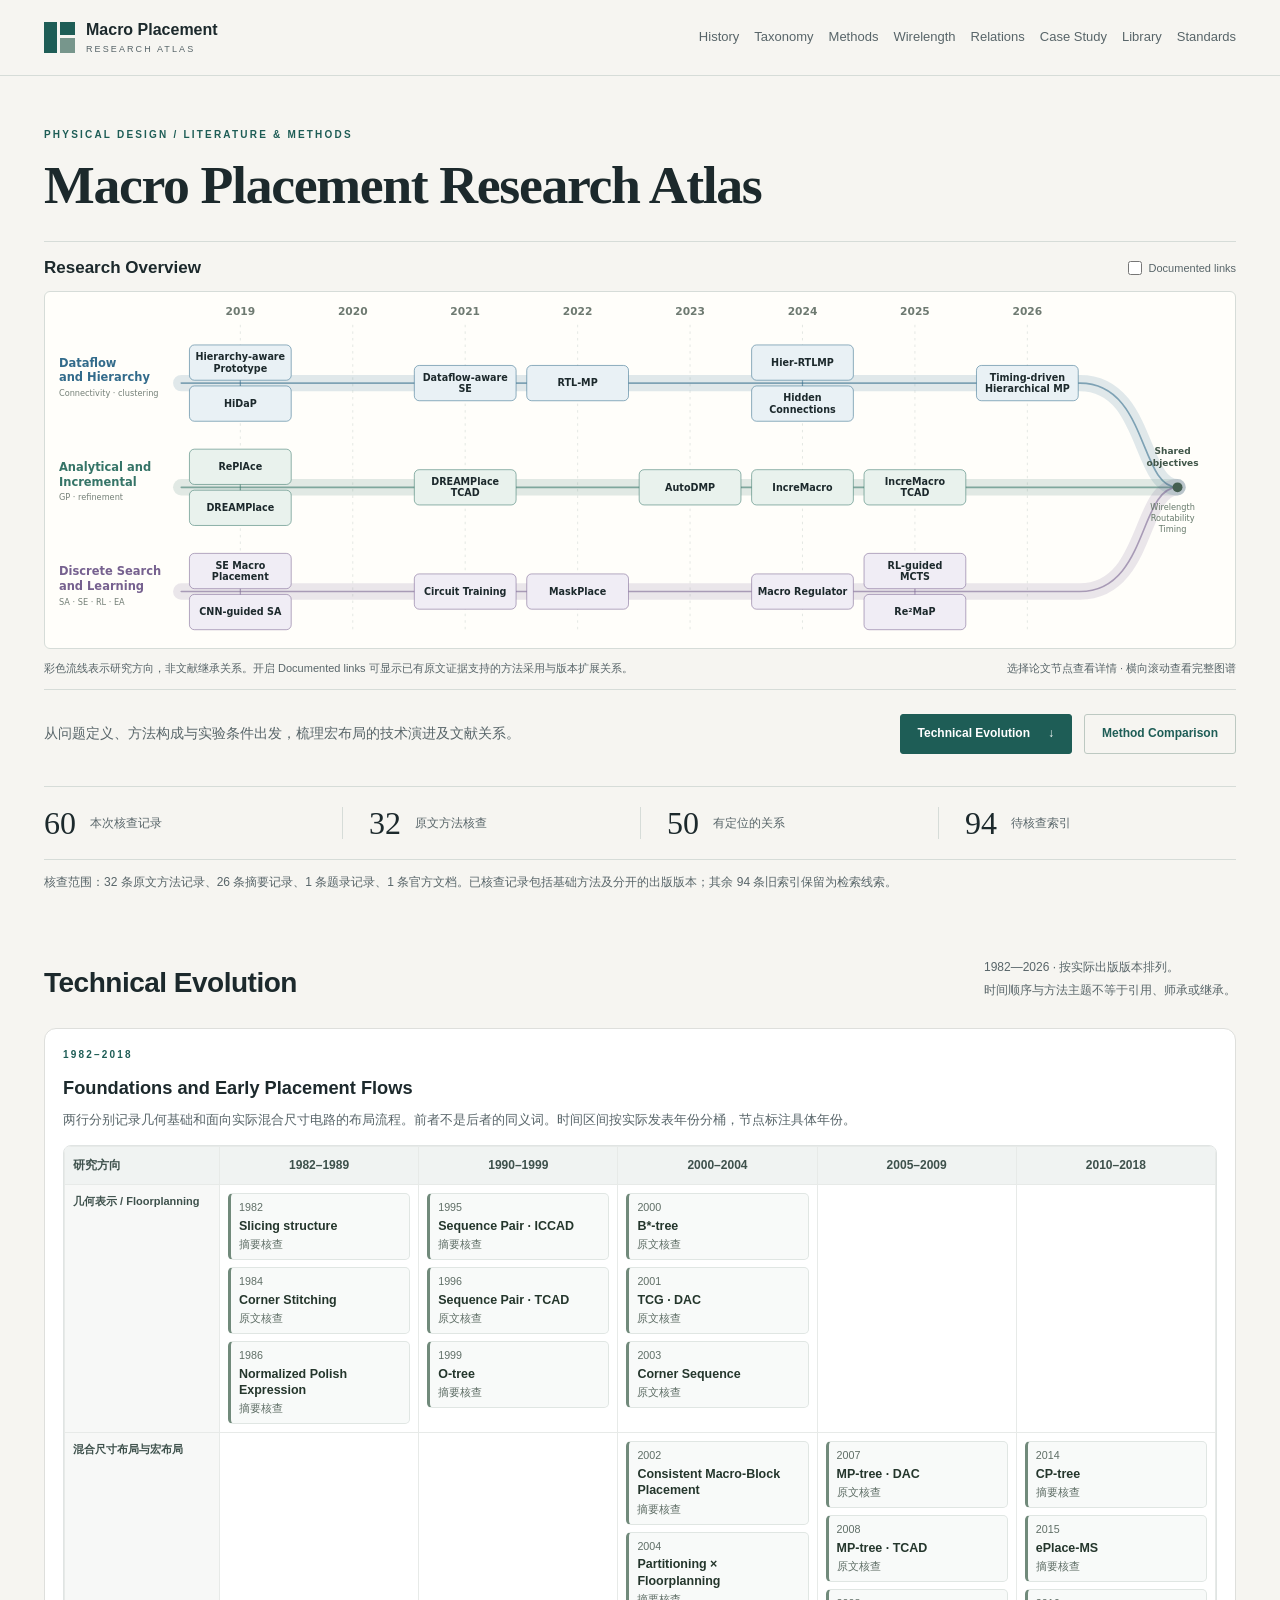
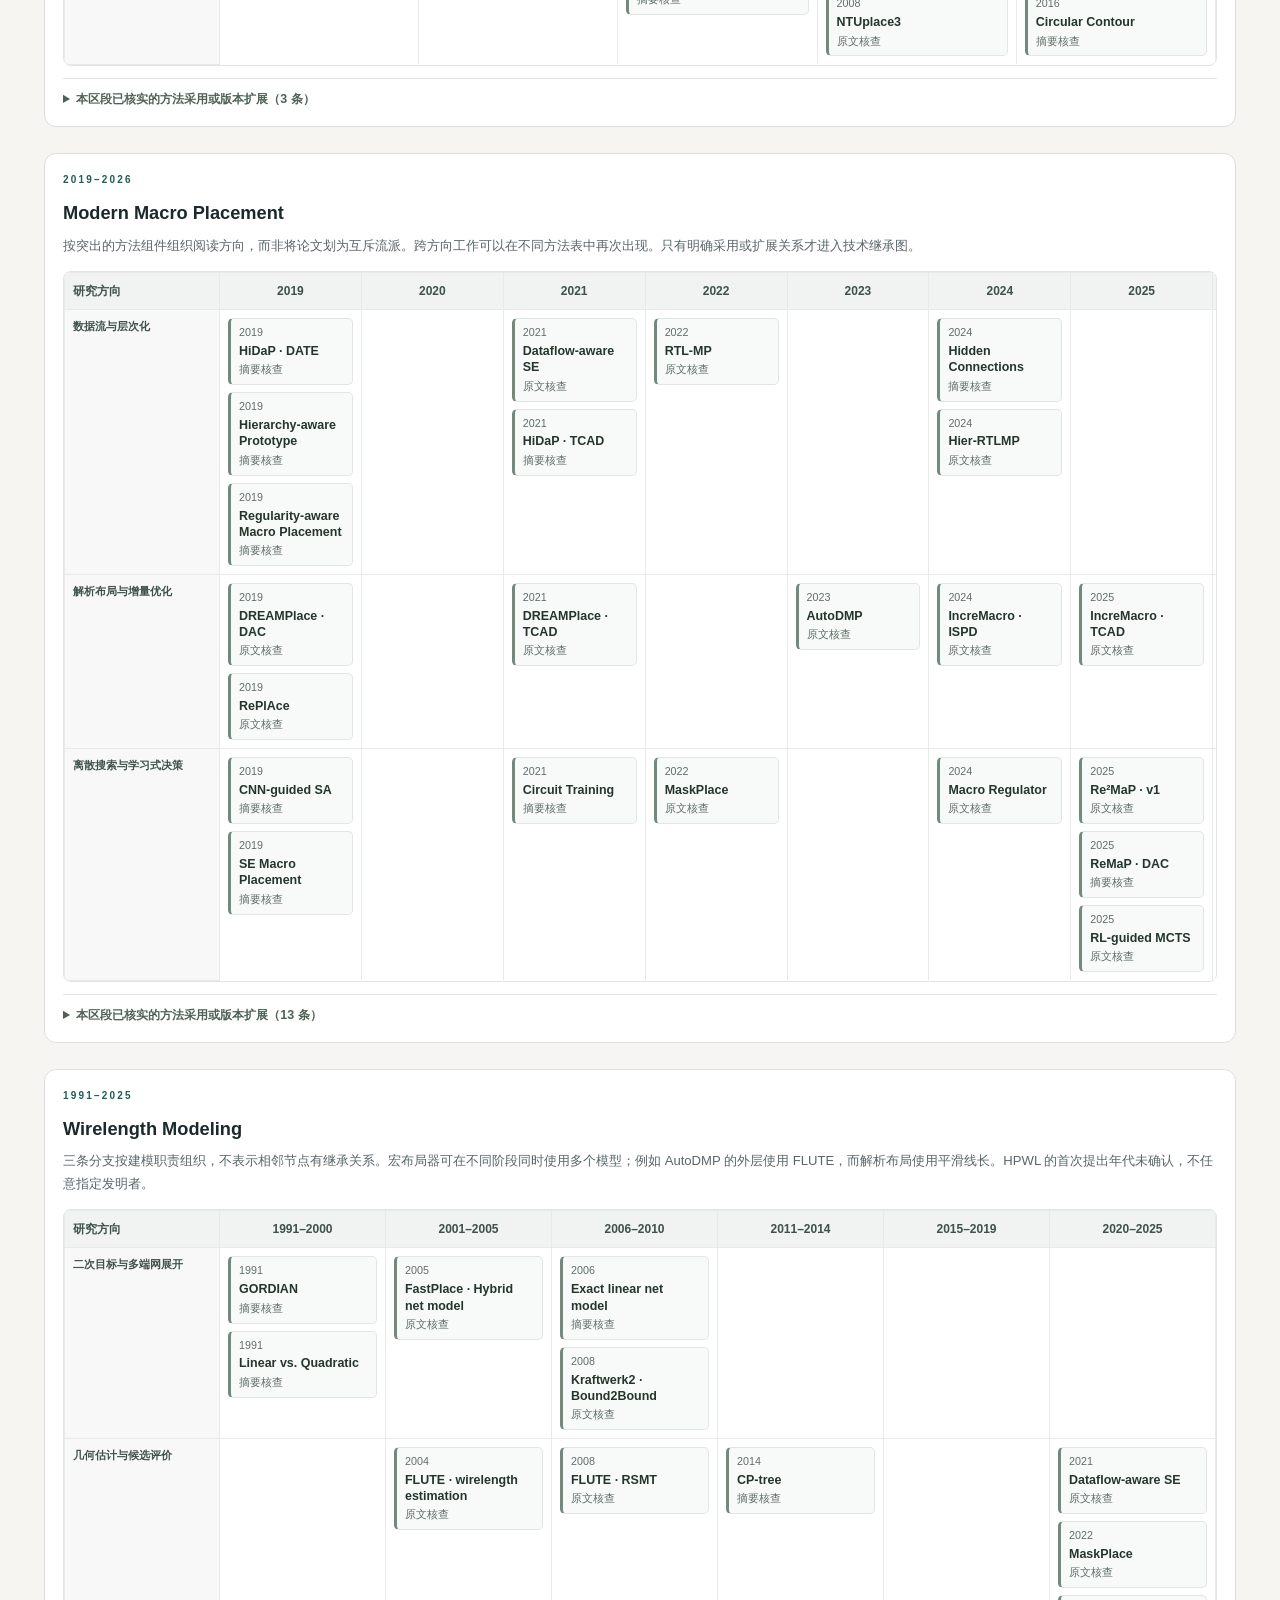
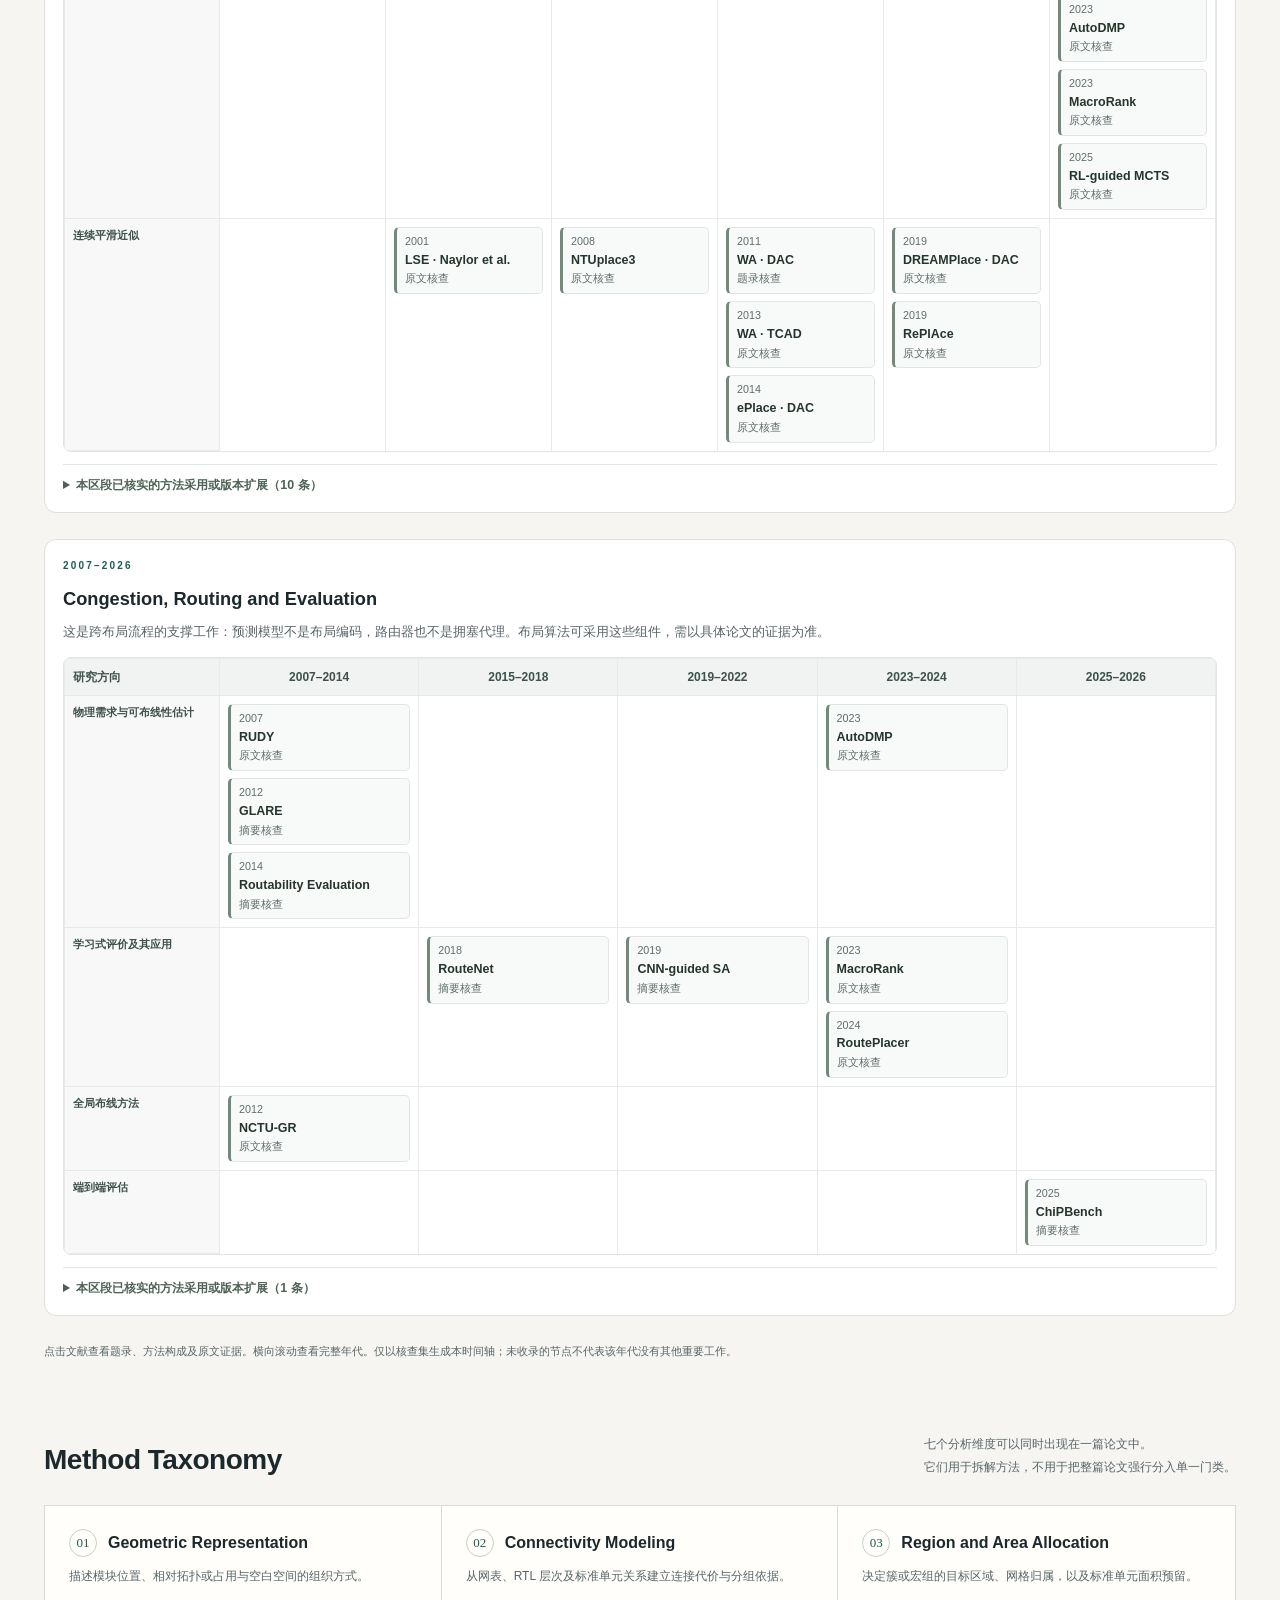
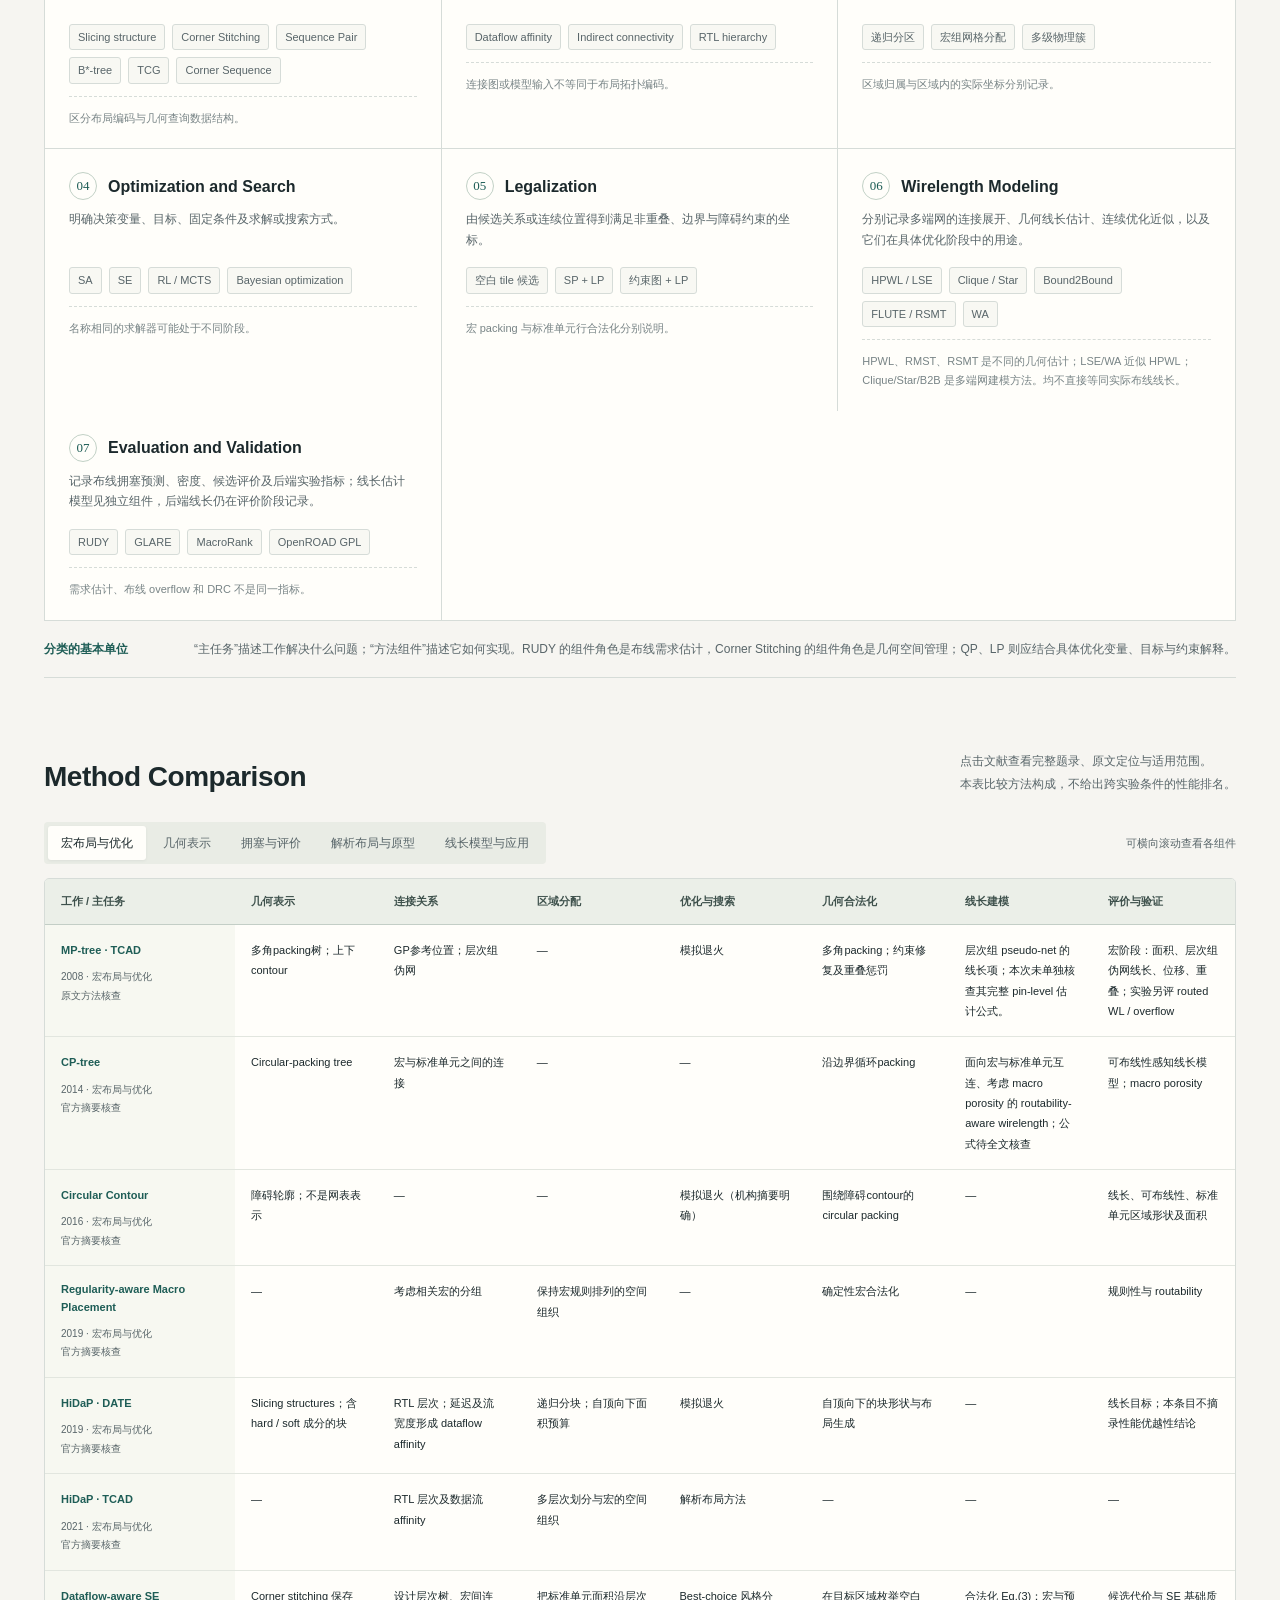
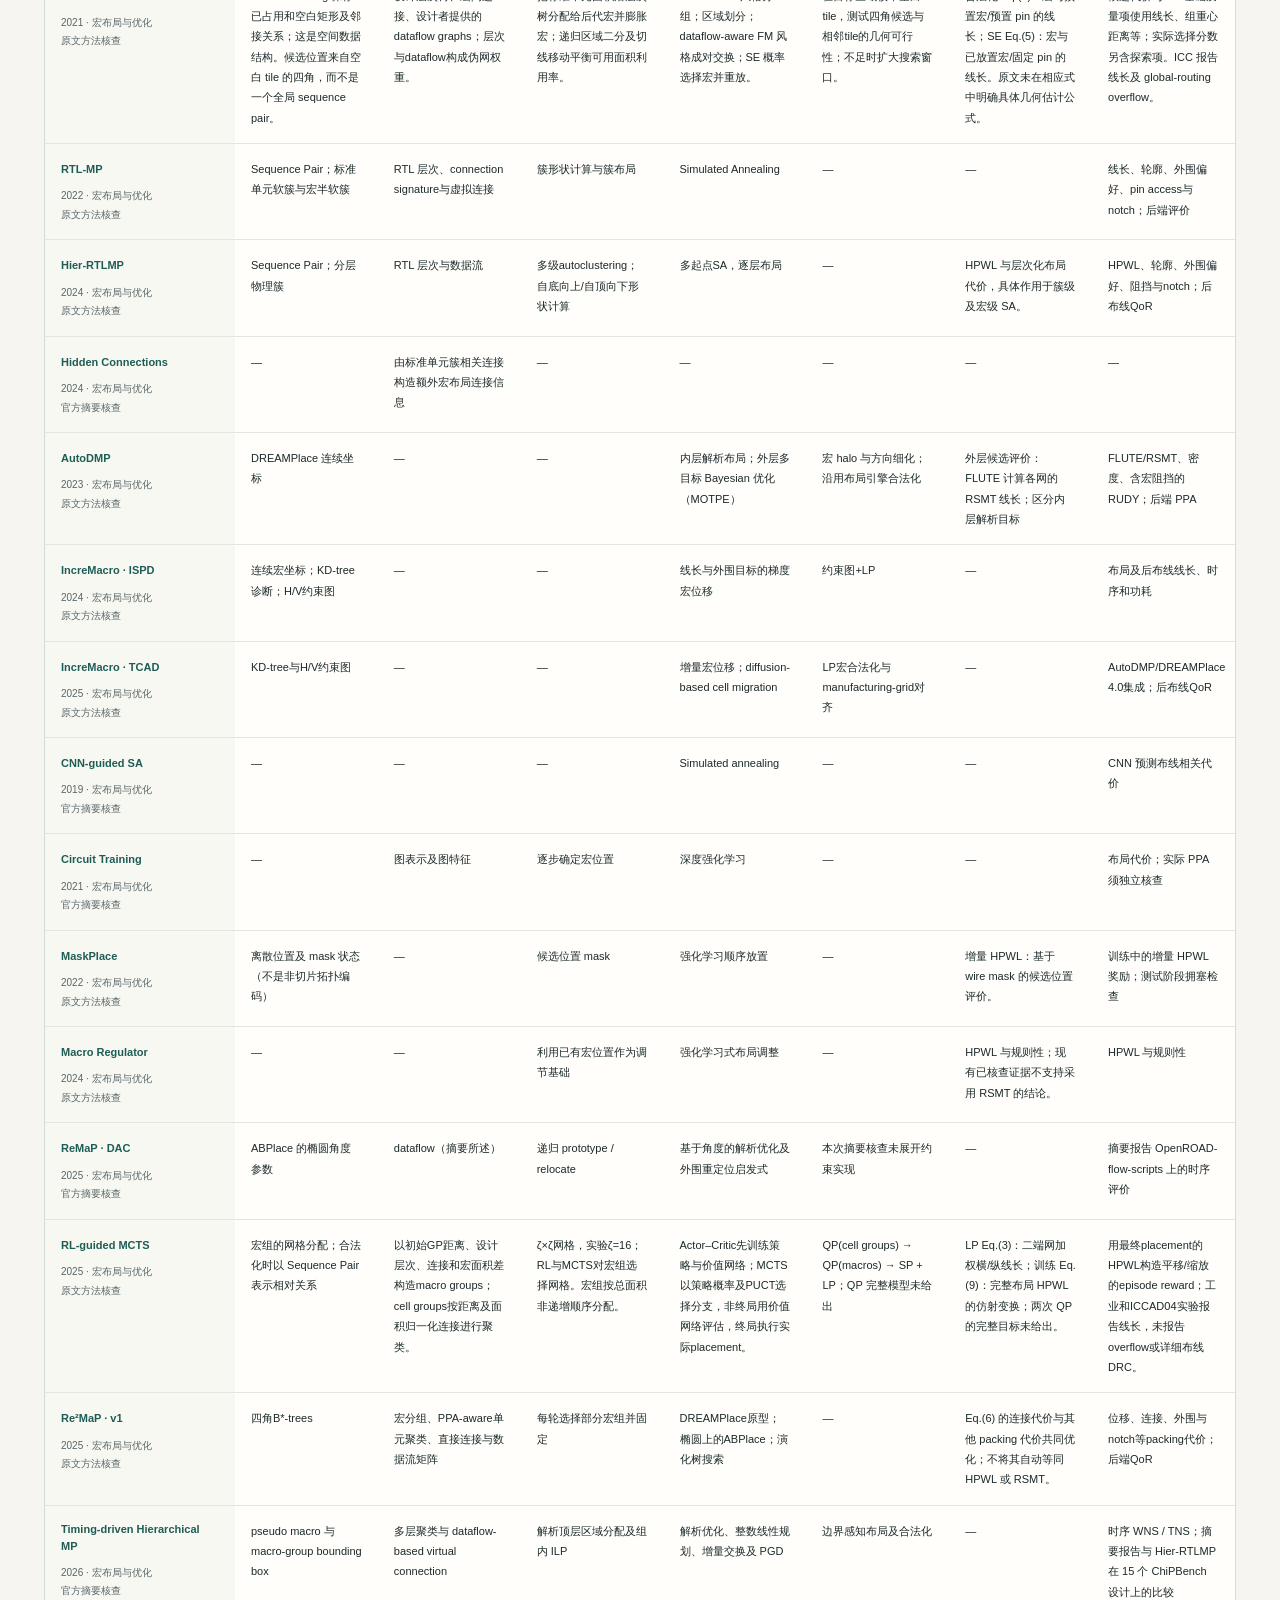
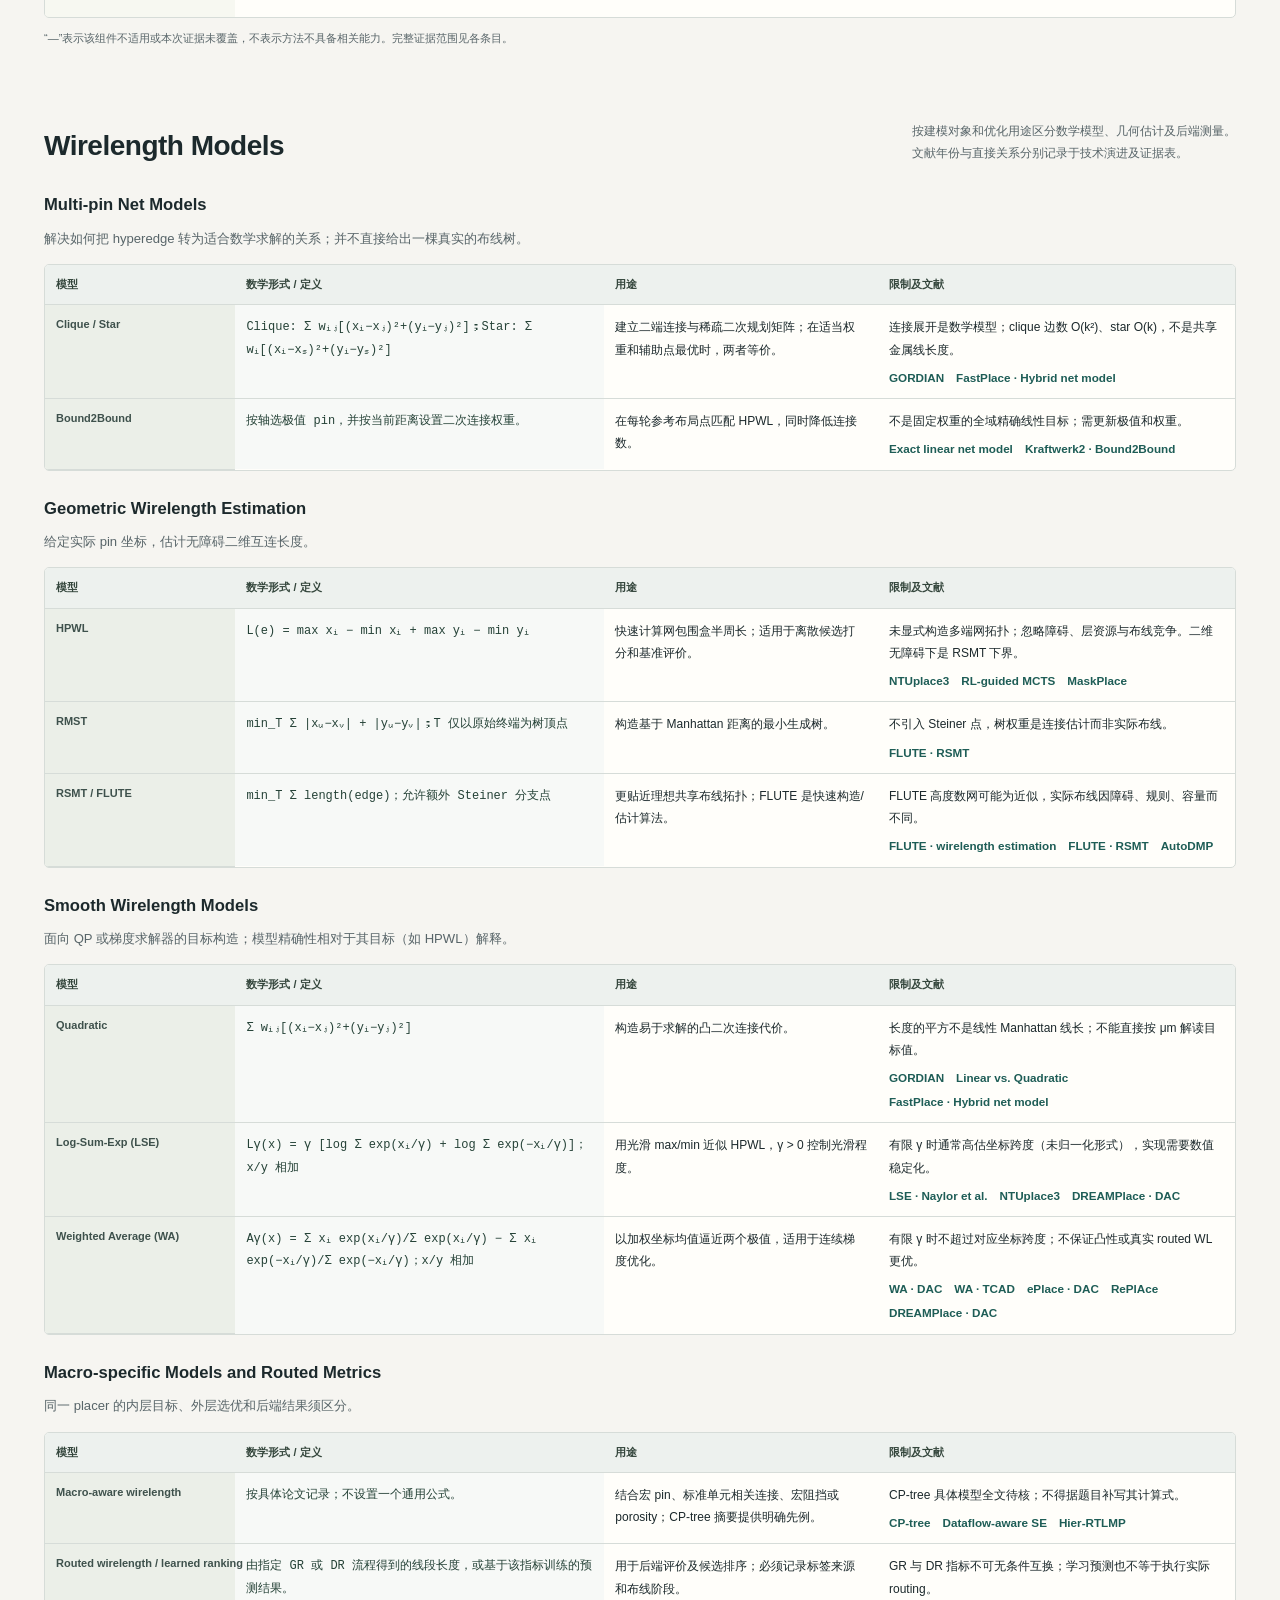
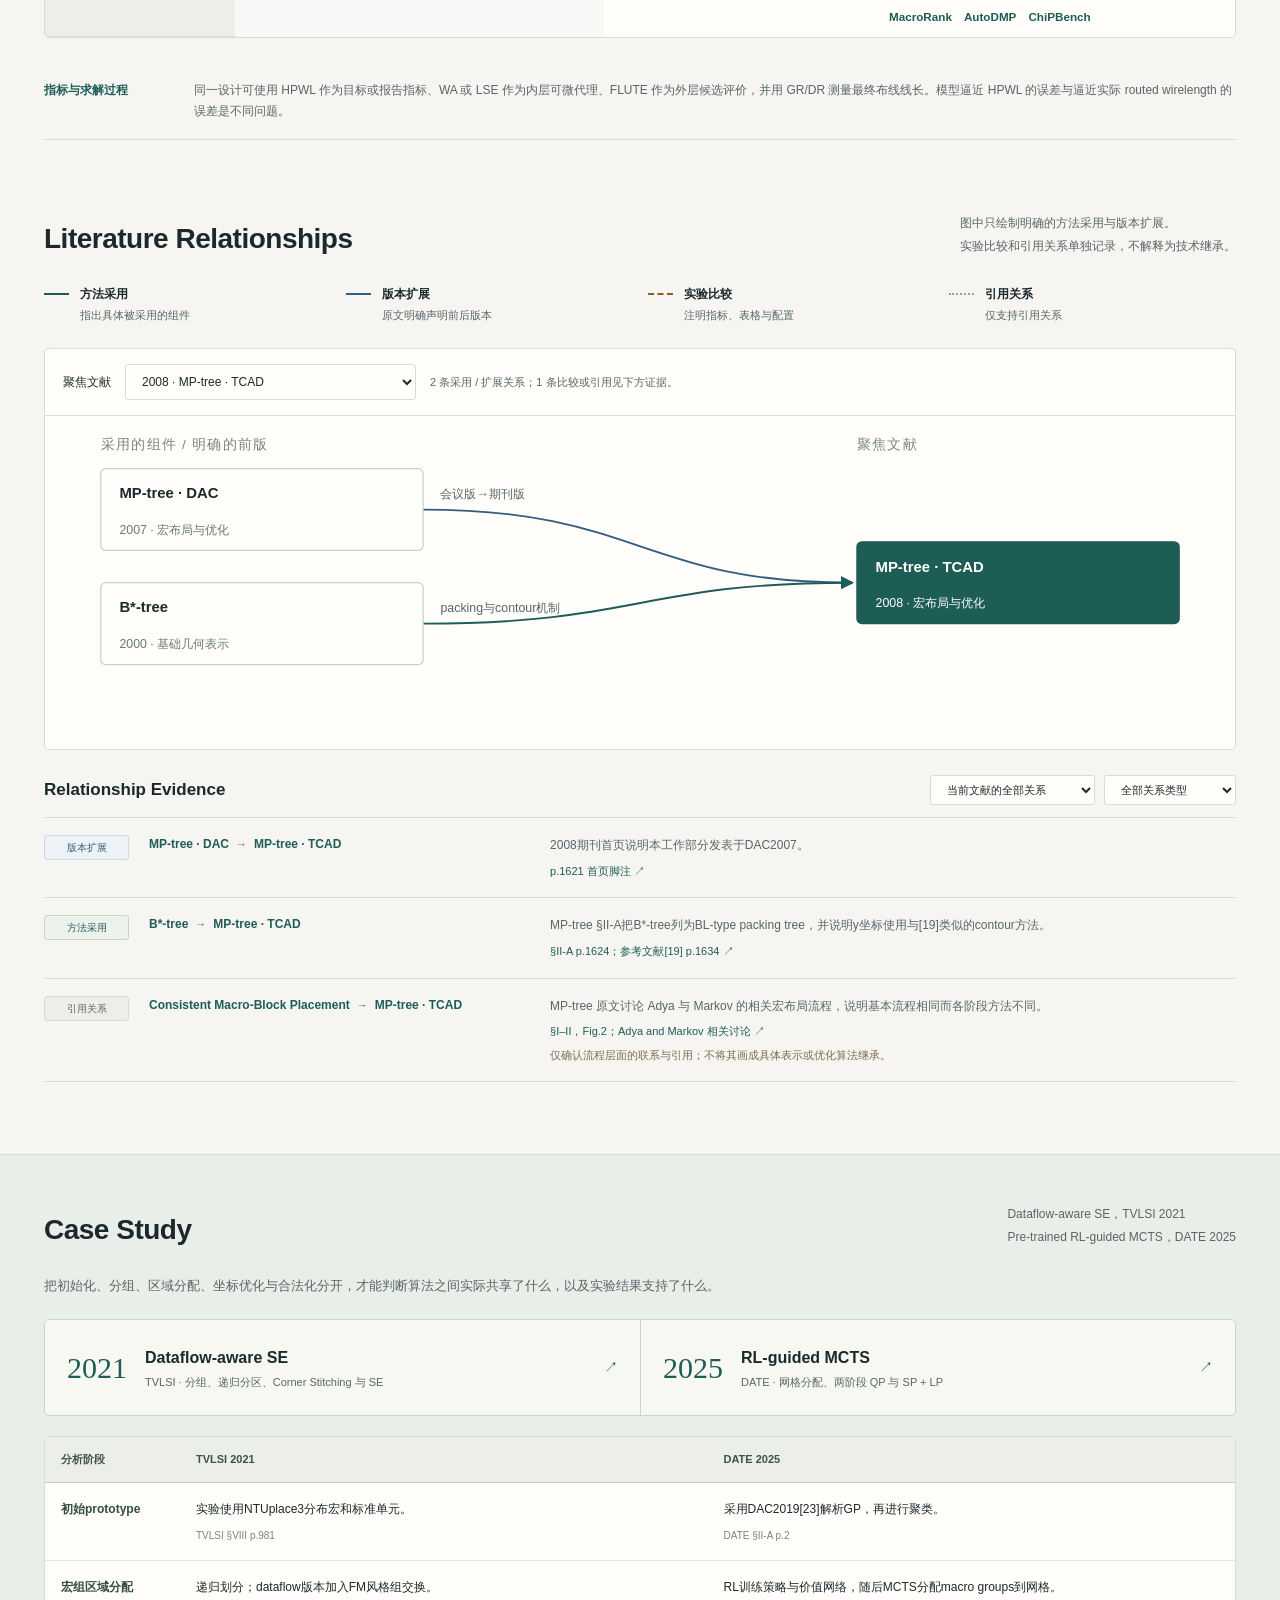
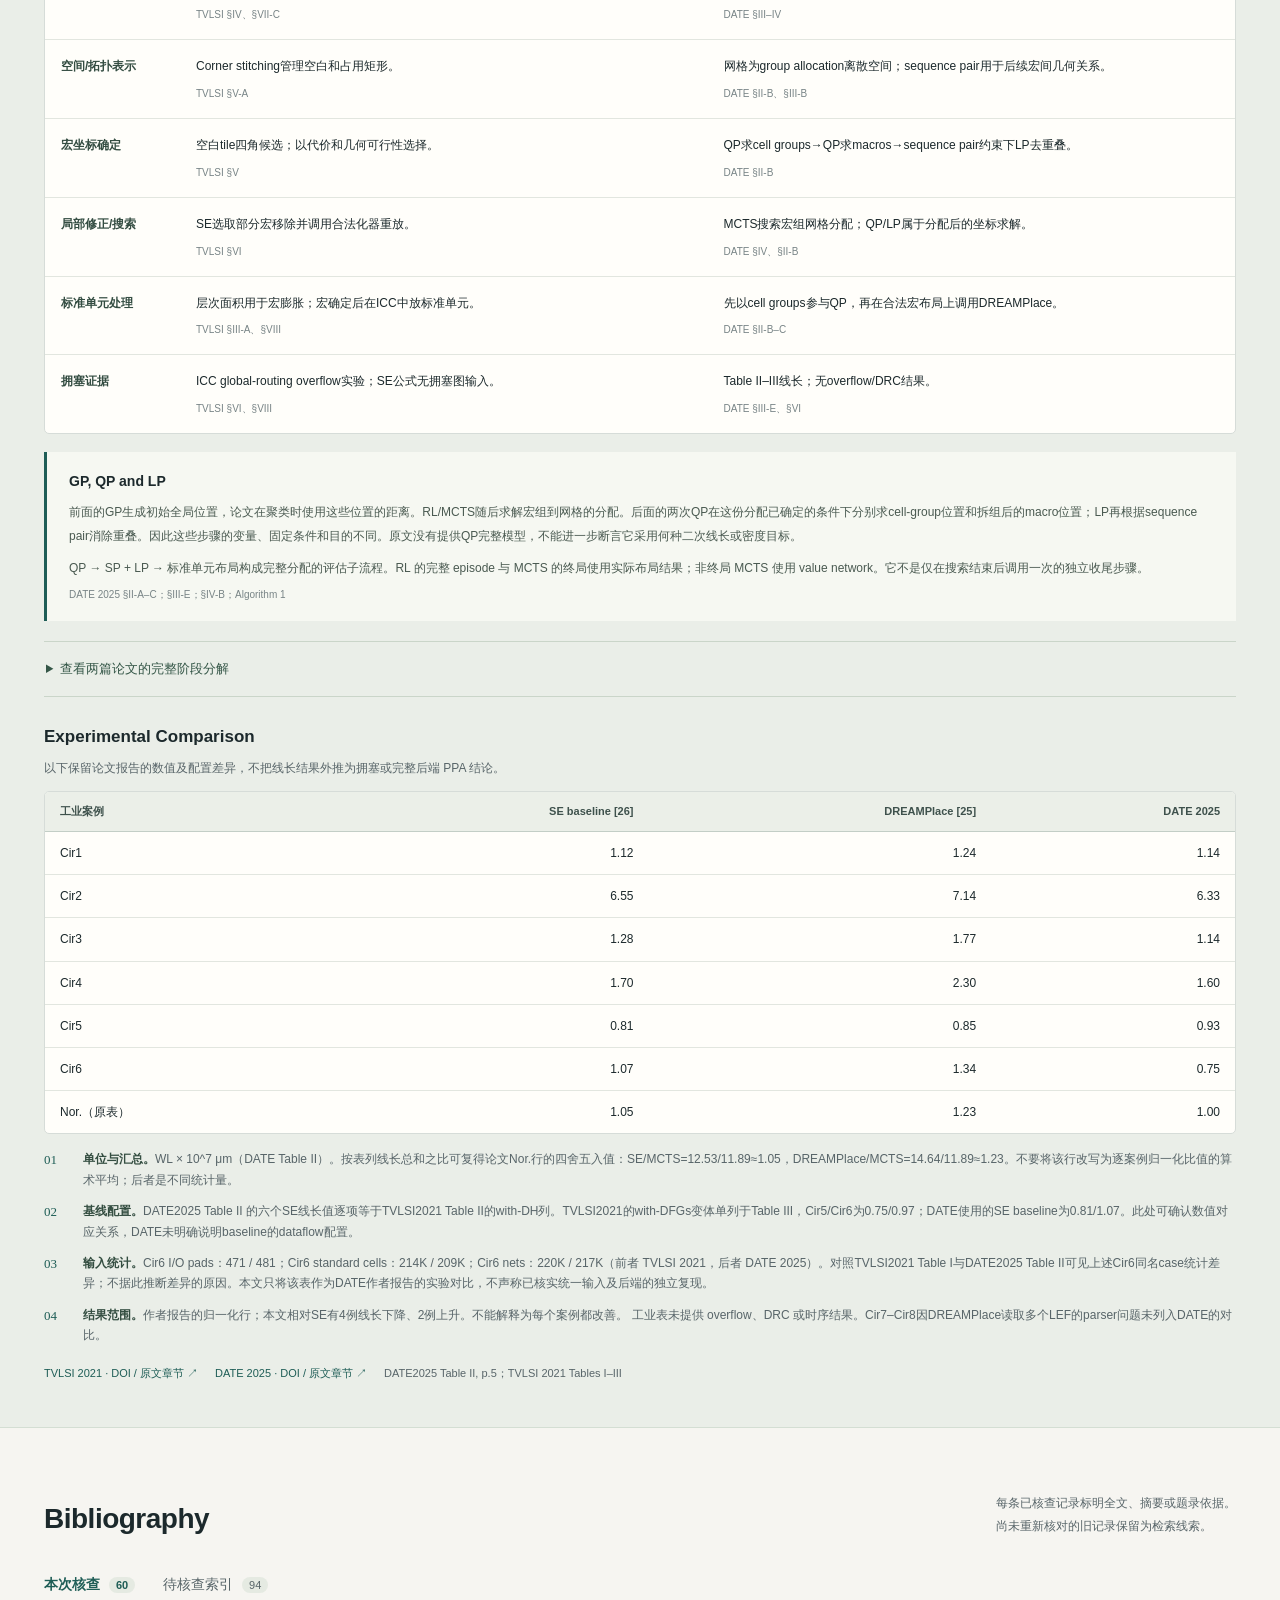
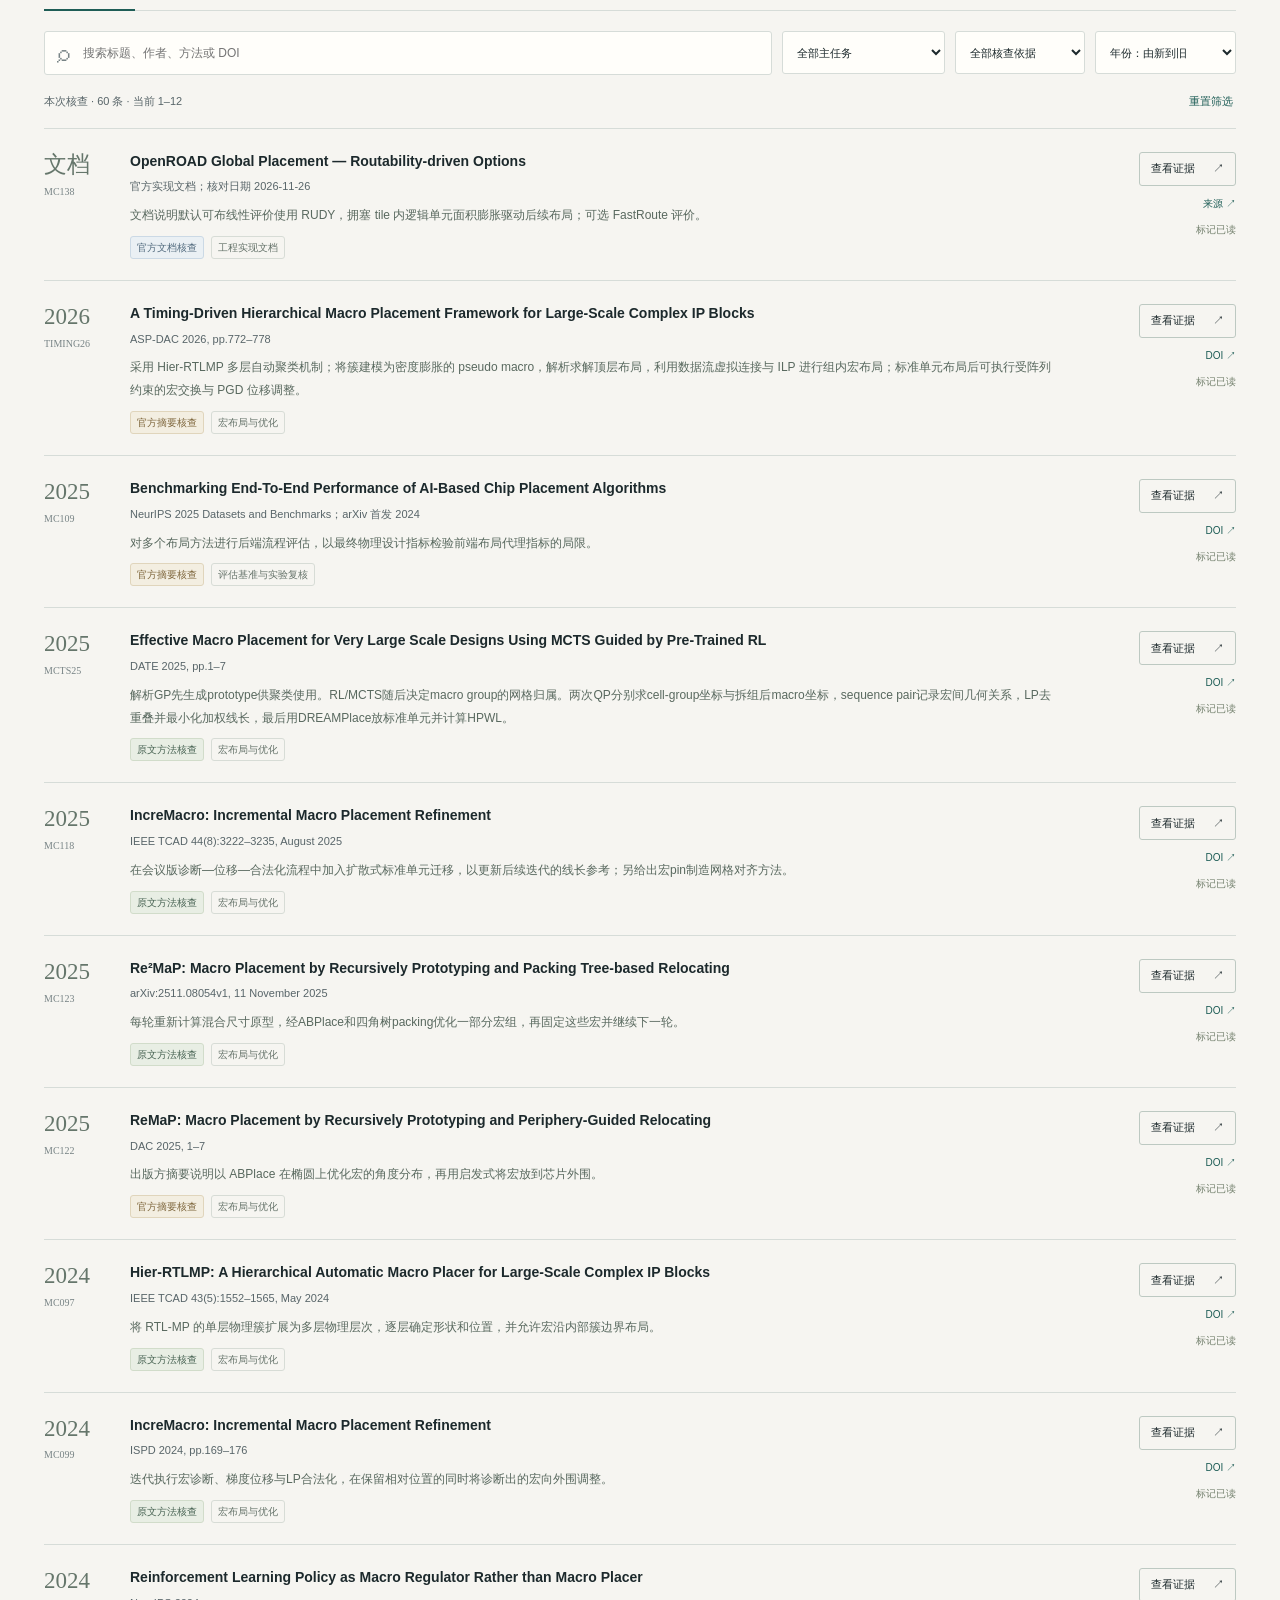
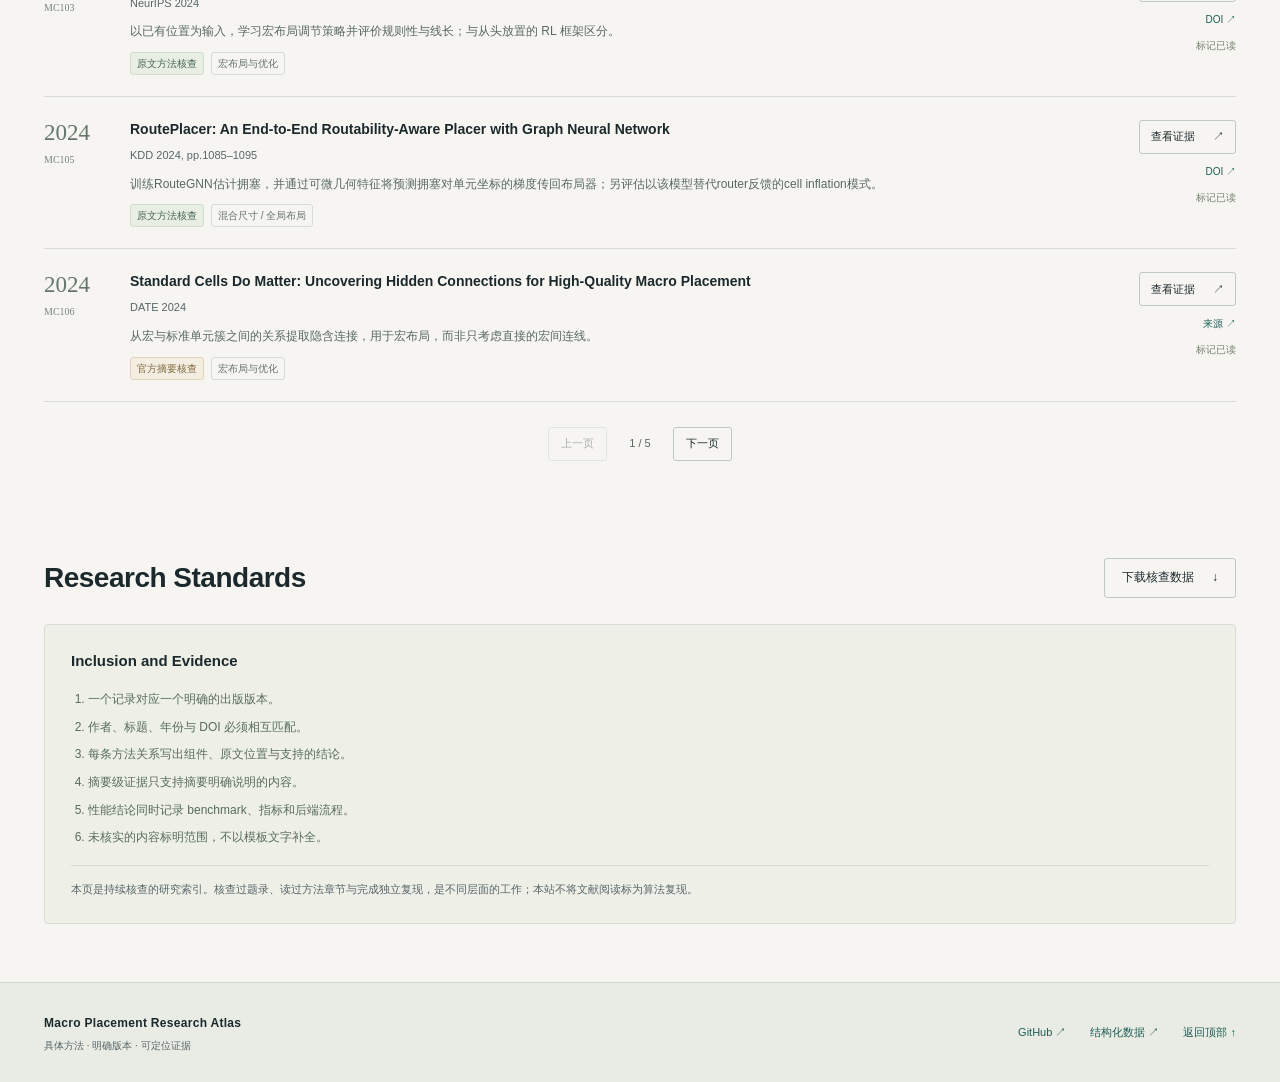
==== commit 5c781387: "Restore thematic research overview beneath the title and remove repository button" ====
--- a/index.html
+++ b/index.html
@@ -46,6 +46,34 @@
 @media(min-width:1100px){.masthead nav{gap:15px}.top-inner{gap:24px}}
 @media(min-width:1450px){.masthead nav{gap:24px}}
 @media(max-width:700px){.hero h1{font-size:clamp(28px,8vw,37px);overflow-wrap:break-word}}
+
+/* Research overview: thematic streams with an optional evidence layer. */
+.hero{display:flex;flex-direction:column;gap:24px;padding-top:51px;padding-bottom:32px}
+.hero-main{max-width:none;width:100%}
+.hero h1{font-size:clamp(32px,4.2vw,55px);line-height:1.17;margin:8px 0 0}
+.research-overview{margin:0;width:100%;min-width:0;padding:15px 0 11px;border-top:1px solid var(--line);border-bottom:1px solid var(--line)}
+.overview-heading{display:flex;justify-content:space-between;align-items:center;gap:12px;margin:0 0 12px}
+.overview-heading h2{font-size:17px;letter-spacing:0;font-weight:650;line-height:1.3}
+.overview-toggle{display:flex;align-items:center;gap:7px;white-space:nowrap;font-size:11px;color:var(--muted);cursor:pointer}
+.overview-toggle input{accent-color:#426c5a;width:14px;height:14px;margin:0}
+.overview-scroll{overflow-x:auto;max-width:100%;background:#fffefa;border:1px solid var(--line);border-radius:6px;scrollbar-width:thin}
+.overview-svg{display:block;width:100%;min-width:1140px;height:auto;font-family:system-ui,-apple-system,BlinkMacSystemFont,"Segoe UI",sans-serif}
+.overview-year-guide{stroke:#dee3de;stroke-width:1;stroke-dasharray:3 5}
+.overview-year{font-size:13px;fill:#6e7a71;font-weight:600}
+.overview-track-title{font-size:14px;font-weight:650}
+.overview-track-sub{font-size:10px;fill:#758078}
+.overview-node-label{font-size:11.7px;font-weight:600;pointer-events:none}
+.overview-node:hover rect,.overview-node:focus rect{stroke-width:2.4;stroke-opacity:1}
+.overview-evidence-edge{stroke:#56645b;stroke-width:1.3;stroke-opacity:.72;stroke-dasharray:4 4}
+.overview-evidence-edge:hover{stroke-opacity:1;stroke-width:2.4}
+.overview-common{font-size:11px;font-weight:650;fill:#405649}
+.overview-common-sub{font-size:10px;fill:#65786a}
+.overview-caption{display:flex;justify-content:space-between;align-items:flex-start;flex-wrap:wrap;gap:8px 18px;color:var(--muted);font-size:11px;line-height:1.7;padding-top:10px}
+.hero-summary{display:flex;justify-content:space-between;align-items:center;gap:20px;width:100%;flex-wrap:wrap}
+.hero-summary .hero-description{margin:0;font-size:14px;line-height:1.65}
+.hero-summary .hero-actions{margin:0}
+@media(min-width:1000px){.masthead nav{margin-left:auto;margin-right:0}}
+@media(max-width:700px){.hero{padding-top:30px;gap:20px;padding-bottom:22px}.hero h1{font-size:clamp(30px,7.6vw,39px);max-width:520px}.overview-heading h2{font-size:15px}.research-overview{padding-top:12px}.overview-caption{font-size:10px}.hero-summary .hero-description{font-size:13px}}
 </style>
 </head>
 <body>
@@ -54,12 +82,17 @@
   <div class="top-inner">
     <a class="brand" href="#main" aria-label="宏布局研究图谱首页"><span class="brand-symbol" aria-hidden="true"><i></i><i></i><i></i></span><span>Macro Placement<span class="brand-sub">RESEARCH ATLAS</span></span></a>
     <nav aria-label="主导航"><a href="#history">History</a><a href="#taxonomy">Taxonomy</a><a href="#methods">Methods</a><a href="#wirelength">Wirelength</a><a href="#relations">Relations</a><a href="#comparison">Case Study</a><a href="#library">Library</a><a href="#revision">Standards</a></nav>
-    <a class="source-link" href="https://github.com/pc666/macro-research-atlas" target="_blank" rel="noopener noreferrer">项目仓库 <span aria-hidden="true">↗</span></a>
   </div>
 </header>
 <main id="main">
   <section class="hero page-width" aria-labelledby="page-title">
-    <div class="hero-main"><div class="eyebrow">PHYSICAL DESIGN / LITERATURE & METHODS</div><h1 id="page-title">Macro Placement<br class="desktop-break"> Research Atlas</h1><p class="hero-description">从问题定义、方法构成与实验条件出发，<br class="desktop-break">建立可以逐条追溯的文献关系。</p><div class="hero-actions"><a class="button primary" href="#history">查看技术演进 <span aria-hidden="true">↓</span></a><a class="button" href="#methods">方法构成对照</a></div></div>
+    <div class="hero-main"><div class="eyebrow">PHYSICAL DESIGN / LITERATURE &amp; METHODS</div><h1 id="page-title">Macro Placement Research Atlas</h1></div>
+    <figure class="research-overview" aria-labelledby="overview-title">
+      <div class="overview-heading"><h2 id="overview-title">Research Overview</h2><label class="overview-toggle"><input type="checkbox" id="overview-evidence"> Documented links</label></div>
+      <div id="overview-map" class="overview-scroll" tabindex="0" role="region" aria-label="Modern macro placement research directions, 2019–2026"></div>
+      <figcaption class="overview-caption"><span>彩色流线表示研究方向，非文献继承关系。开启 Documented links 可显示已有原文证据支持的方法采用与版本扩展关系。</span><span>选择论文节点查看详情 · 横向滚动查看完整图谱</span></figcaption>
+    </figure>
+    <div class="hero-summary"><p class="hero-description">从问题定义、方法构成与实验条件出发，梳理宏布局的技术演进及文献关系。</p><div class="hero-actions"><a class="button primary" href="#history">Technical Evolution <span aria-hidden="true">↓</span></a><a class="button" href="#methods">Method Comparison</a></div></div>
   </section>
   <div class="page-width"><div class="coverage" id="coverage" aria-label="核查范围"></div><p class="coverage-note" id="coverage-note"></p></div>
 
@@ -148,6 +181,41 @@
 const readButton=id=>`<button class="paper-read ${readState[id]?'is-read':''}" data-read="${esc(id)}" aria-pressed="${!!readState[id]}">${readState[id]?'✓ 已阅读':'标记已读'}</button>`;
 const headingNames={"基础表示与早期布局流程":"Foundations and Early Placement Flows","现代 Macro Placement 的三条交汇主线":"Modern Macro Placement","线长建模与估计":"Wirelength Modeling","拥塞模型、布线与评估":"Congestion, Routing and Evaluation","多端网展开与求解模型":"Multi-pin Net Models","几何线长估计":"Geometric Wirelength Estimation","连续优化的线长近似":"Smooth Wirelength Models","宏布局中的专门建模与实际评价":"Macro-specific Models and Routed Metrics","几何表示":"Geometric Representation","连接关系建模":"Connectivity Modeling","区域与面积分配":"Region and Area Allocation","优化与搜索":"Optimization and Search","几何合法化":"Legalization","线长建模":"Wirelength Modeling","评价与验证":"Evaluation and Validation"};
 const headingName=s=>headingNames[s]||s;
+
+const overviewTracks=[{"title":["Dataflow","and Hierarchy"],"sub":"Connectivity · clustering","color":"#326b8b","fill":"#e9f1f5","y":111,"nodes":[{"id":"MC061","lines":["Hierarchy-aware","Prototype"],"offset":-25},{"id":"MC063","lines":["HiDaP"],"offset":25},{"id":"MC070","lines":["Dataflow-aware","SE"]},{"id":"MC083","lines":["RTL-MP"]},{"id":"MC097","lines":["Hier-RTLMP"],"offset":-25},{"id":"MC106","lines":["Hidden","Connections"],"offset":25},{"id":"TIMING26","lines":["Timing-driven","Hierarchical MP"]}]},{"title":["Analytical and","Incremental"],"sub":"GP · refinement","color":"#357467","fill":"#e9f2ed","y":238,"nodes":[{"id":"MC059","lines":["RePlAce"],"offset":-25},{"id":"DREAMPLACE19","lines":["DREAMPlace"],"offset":25},{"id":"MC071","lines":["DREAMPlace","TCAD"]},{"id":"MC086","lines":["AutoDMP"]},{"id":"MC099","lines":["IncreMacro"],"offset":0},{"id":"MC118","lines":["IncreMacro","TCAD"]}]},{"title":["Discrete Search","and Learning"],"sub":"SA · SE · RL · EA","color":"#76618f","fill":"#f0edf5","y":365,"nodes":[{"id":"MC051","lines":["SE Macro","Placement"],"offset":-25},{"id":"MC060","lines":["CNN-guided SA"],"offset":25},{"id":"MC069","lines":["Circuit Training"]},{"id":"MC082","lines":["MaskPlace"]},{"id":"MC103","lines":["Macro Regulator"]},{"id":"MCTS25","lines":["RL-guided","MCTS"],"offset":-25},{"id":"MC123","lines":["Re²MaP"],"offset":25}]}];
+function renderOverview(){
+ const el=$('overview-map'); if(!el)return;
+ const W=1450,H=434,start=238,step=137,nw=124,nh=43;
+ const xFor=year=>start+(year-2019)*step;
+ const points={};
+ let svg='<svg class="overview-svg" viewBox="0 0 '+W+' '+H+'" xmlns="http://www.w3.org/2000/svg" role="group" aria-label="Three research directions with publication years"><defs><marker id="overview-arrow" markerWidth="8" markerHeight="8" refX="7" refY="4" orient="auto"><path d="M0 0 L8 4 L0 8 Z" fill="#56645b"/></marker></defs>';
+ for(let year=2019;year<=2026;year++){const x=xFor(year);svg+='<line class="overview-year-guide" x1="'+x+'" y1="40" x2="'+x+'" y2="412"/><text class="overview-year" x="'+x+'" y="28" text-anchor="middle">'+year+'</text>';}
+ for(const t of overviewTracks){
+   const y=t.y;
+   const curve='M166 '+y+' H'+(xFor(2026)+64)+' C1344 '+y+' 1333 238 1380 238';
+   svg+='<path d="'+curve+'" fill="none" stroke="'+t.color+'" stroke-opacity=".15" stroke-width="20" stroke-linecap="round"/><path d="'+curve+'" fill="none" stroke="'+t.color+'" stroke-opacity=".56" stroke-width="2" stroke-linecap="round"/>';
+   svg+='<text class="overview-track-title" x="17" y="'+(y-20)+'" fill="'+t.color+'">'+t.title.map((s,i)=>'<tspan x="17" dy="'+(i?18:0)+'">'+esc(s)+'</tspan>').join('')+'</text><text class="overview-track-sub" x="17" y="'+(y+16)+'">'+esc(t.sub)+'</text>';
+   for(const n of t.nodes){const p=P[n.id],x=xFor(p.year),cy=y+(n.offset||0);points[n.id]={x,cy,n,t};}
+ }
+ // Only show existing, source-located adoption and extension relationships. No edges inferred from shared tracks.
+ const documented=A.relations.filter(r=>points[r.from]&&points[r.to]&&(r.type==='adopts'||r.type==='extends'));
+ svg+='<g class="overview-evidence-links" visibility="'+($('overview-evidence').checked?'visible':'hidden')+'">';
+ for(const r of documented){const a=points[r.from],b=points[r.to];let x1=a.x+nw/2,y1=a.cy,x2=b.x-nw/2,y2=b.cy,delta=Math.max(30,(x2-x1)*.43),path;
+   if(a.x===b.x){const dir=b.cy>a.cy?1:-1;const ax=a.x+nw/2,by=b.cy-dir*nh/2;path='M'+ax+' '+a.cy+' C'+(ax+17)+' '+a.cy+' '+(ax+17)+' '+by+' '+(b.x+nw/2)+' '+by;}
+   else path='M'+x1+' '+y1+' C'+(x1+delta)+' '+y1+' '+(x2-delta)+' '+y2+' '+x2+' '+y2;
+   svg+='<path class="overview-evidence-edge" d="'+path+'" fill="none" marker-end="url(#overview-arrow)"><title>'+esc(P[r.from].short+' → '+P[r.to].short+' · '+r.component+' · '+r.locator)+'</title></path>';
+ }
+ svg+='</g>';
+ for(const [id,{x,cy,n,t}] of Object.entries(points)){
+   const p=P[id];
+   if(cy!==t.y)svg+='<path d="M'+x+' '+t.y+' V'+cy+'" fill="none" stroke="'+t.color+'" stroke-opacity=".55" stroke-width="1.5"/>';
+   const lineCount=n.lines.length,firstY=cy-(lineCount-1)*7+4;
+   svg+='<g class="overview-node graph-node" data-open="'+esc(id)+'" role="button" tabindex="0" aria-label="'+esc(p.title)+'"><title>'+esc(p.title+' · '+p.venue)+'</title><rect x="'+(x-nw/2)+'" y="'+(cy-nh/2)+'" width="'+nw+'" height="'+nh+'" rx="6" style="fill:'+t.fill+';stroke:'+t.color+';stroke-opacity:.65"/><text text-anchor="middle" x="'+x+'" y="'+firstY+'" fill="'+t.color+'" class="overview-node-label">'+n.lines.map((line,i)=>'<tspan x="'+x+'" dy="'+(i?14:0)+'">'+esc(line)+'</tspan>').join('')+'</text></g>';
+ }
+ svg+='<circle cx="1380" cy="238" r="6" fill="#455e50"/><text class="overview-common" x="1374" y="198" text-anchor="middle"><tspan x="1374" dy="0">Shared</tspan><tspan x="1374" dy="14">objectives</tspan></text><text class="overview-common-sub" text-anchor="middle" x="1374" y="266"><tspan x="1374">Wirelength</tspan><tspan x="1374" dy="13">Routability</tspan><tspan x="1374" dy="13">Timing</tspan></text></svg>';
+ el.innerHTML=svg;
+}
+
 function renderTimeline(){
  const container=$('history-atlas');
  if(!container)return;
@@ -178,7 +246,7 @@
  $('graph-focus').innerHTML=A.papers.filter(p=>relIDs.has(p.id)).sort((a,b)=>(b.year||9999)-(a.year||9999)||a.id.localeCompare(b.id)).map(p=>`<option value="${esc(p.id)}" ${p.id===state.graph?'selected':''}>${p.year||'文档'} · ${esc(p.short)}</option>`).join('');
  $('role-filter').insertAdjacentHTML('beforeend',Object.entries(A.roles).map(([k,v])=>`<option value="${esc(k)}">${esc(v)}</option>`).join(''));
  $('count-reviewed').textContent=A.papers.length;$('count-pending').textContent=A.pending.length;
- renderTimeline();renderWirelength();renderMatrix();renderGraph();renderRelations();renderComparison();renderLibrary();
+ renderOverview();renderTimeline();renderWirelength();renderMatrix();renderGraph();renderRelations();renderComparison();renderLibrary();
 }
 function renderMatrix(){
  const g=A.matrixGroups.find(g=>g.id===state.matrix);
@@ -264,6 +332,7 @@
 document.addEventListener('keydown',e=>{const n=e.target.closest('.graph-node');if(n&&(e.key==='Enter'||e.key===' ')){e.preventDefault();openPaper(n.dataset.open);}const tab=e.target.closest('[data-library]');if(tab&&(e.key==='ArrowLeft'||e.key==='ArrowRight')){e.preventDefault();const mode=state.mode==='reviewed'?'pending':'reviewed';switchLibrary(mode);$('tab-'+mode).focus();}});
 $('close-dialog').addEventListener('click',closePaper);
 $('paper-dialog').addEventListener('click',e=>{if(e.target===$('paper-dialog')){const r=$('paper-dialog').getBoundingClientRect();if(e.clientX<r.left||e.clientX>r.right||e.clientY<r.top||e.clientY>r.bottom)closePaper();}});
+$('overview-evidence').addEventListener('change',e=>{const layer=$('overview-map').querySelector('.overview-evidence-links');if(layer)layer.setAttribute('visibility',e.target.checked?'visible':'hidden');});
 $('graph-focus').addEventListener('change',e=>{state.graph=e.target.value;renderGraph();renderRelations();});
 ['relation-scope','relation-type'].forEach(id=>$(id).addEventListener('change',renderRelations));
 $('paper-search').addEventListener('input',e=>{state.query=e.target.value;state.page=1;renderLibrary();});
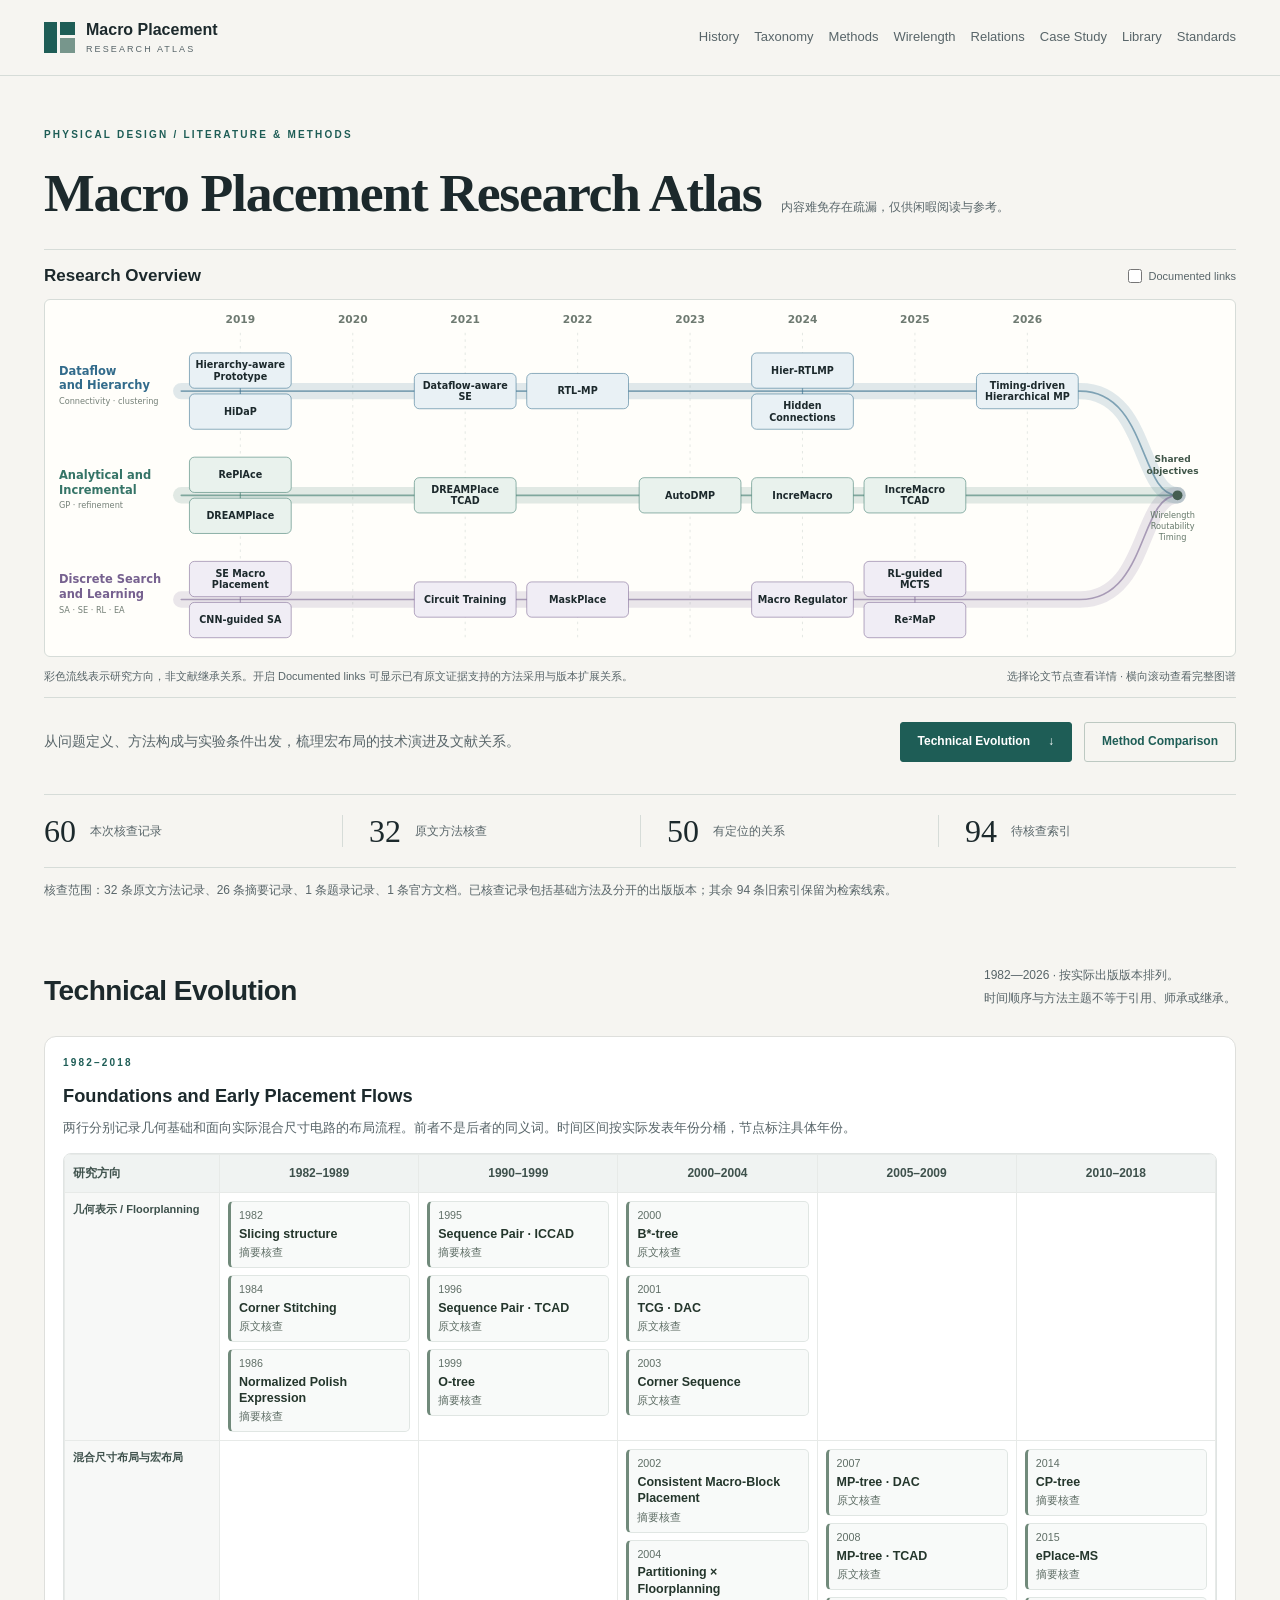
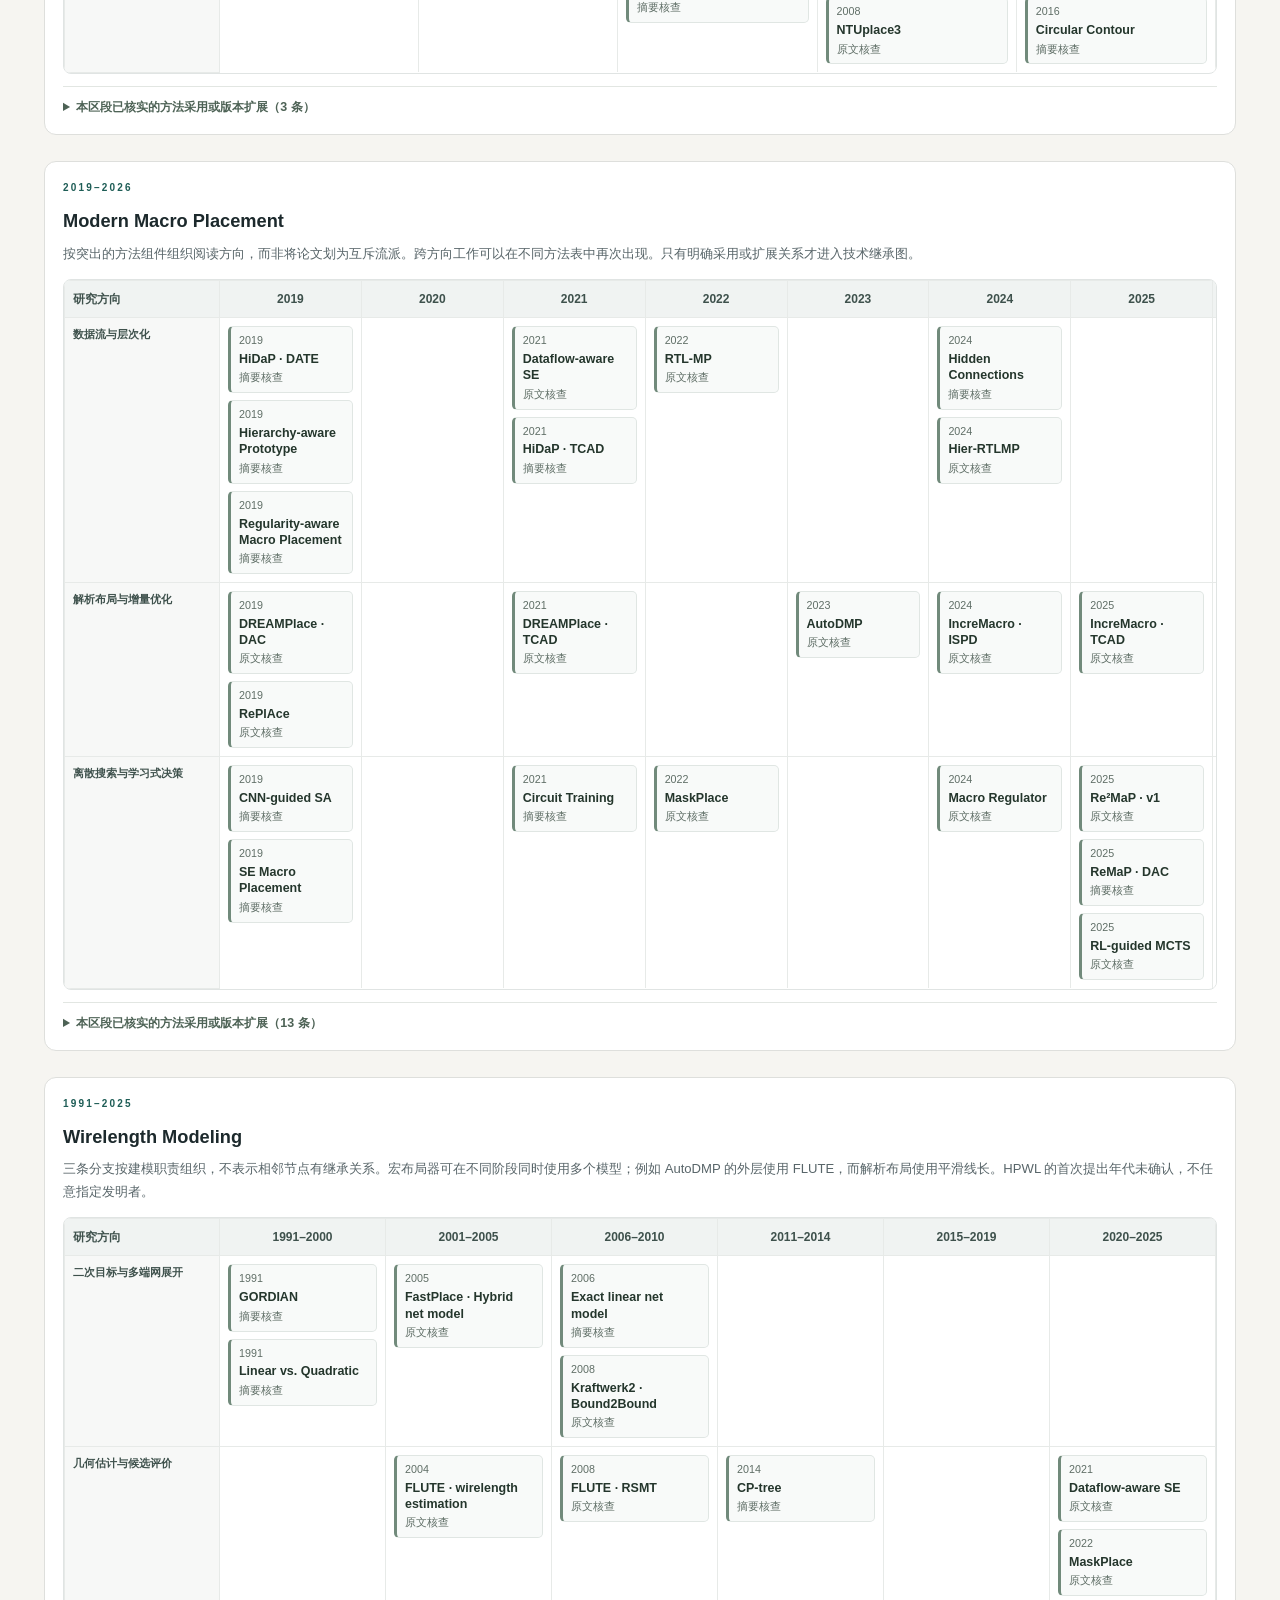
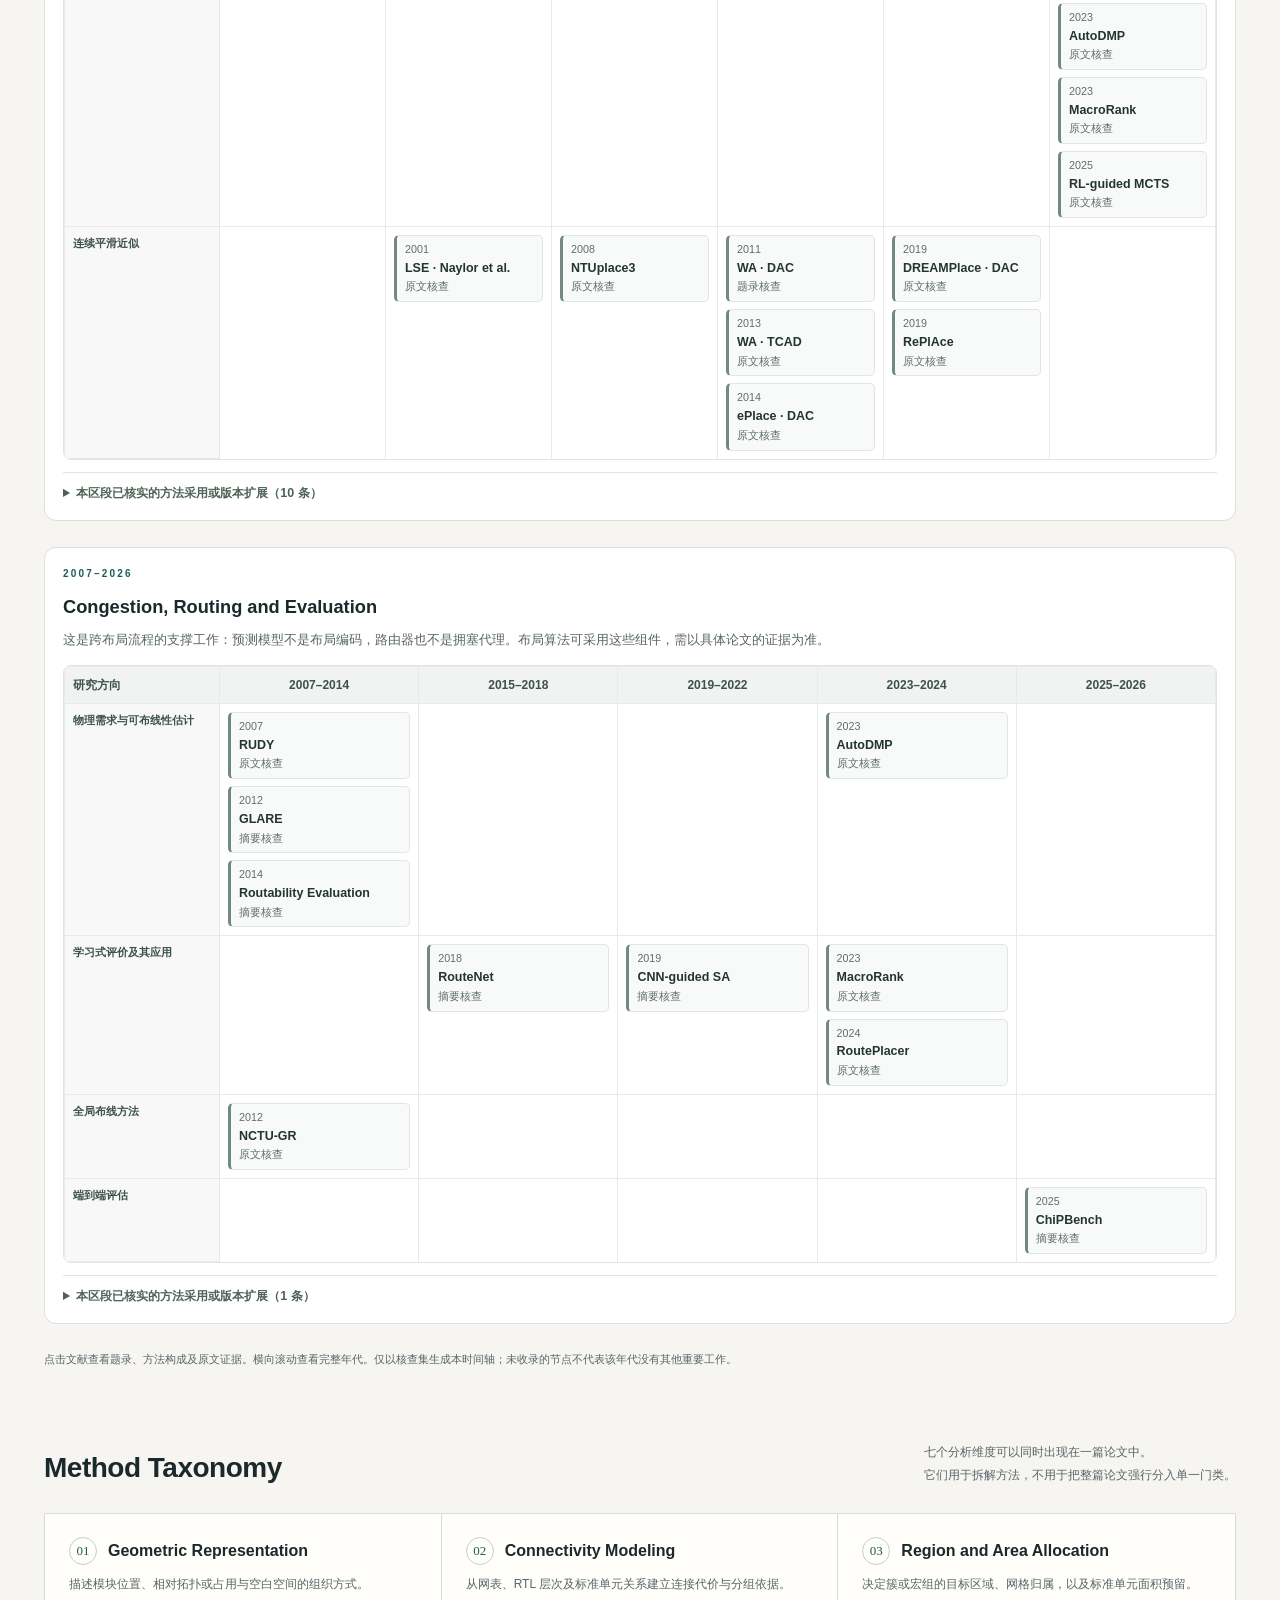
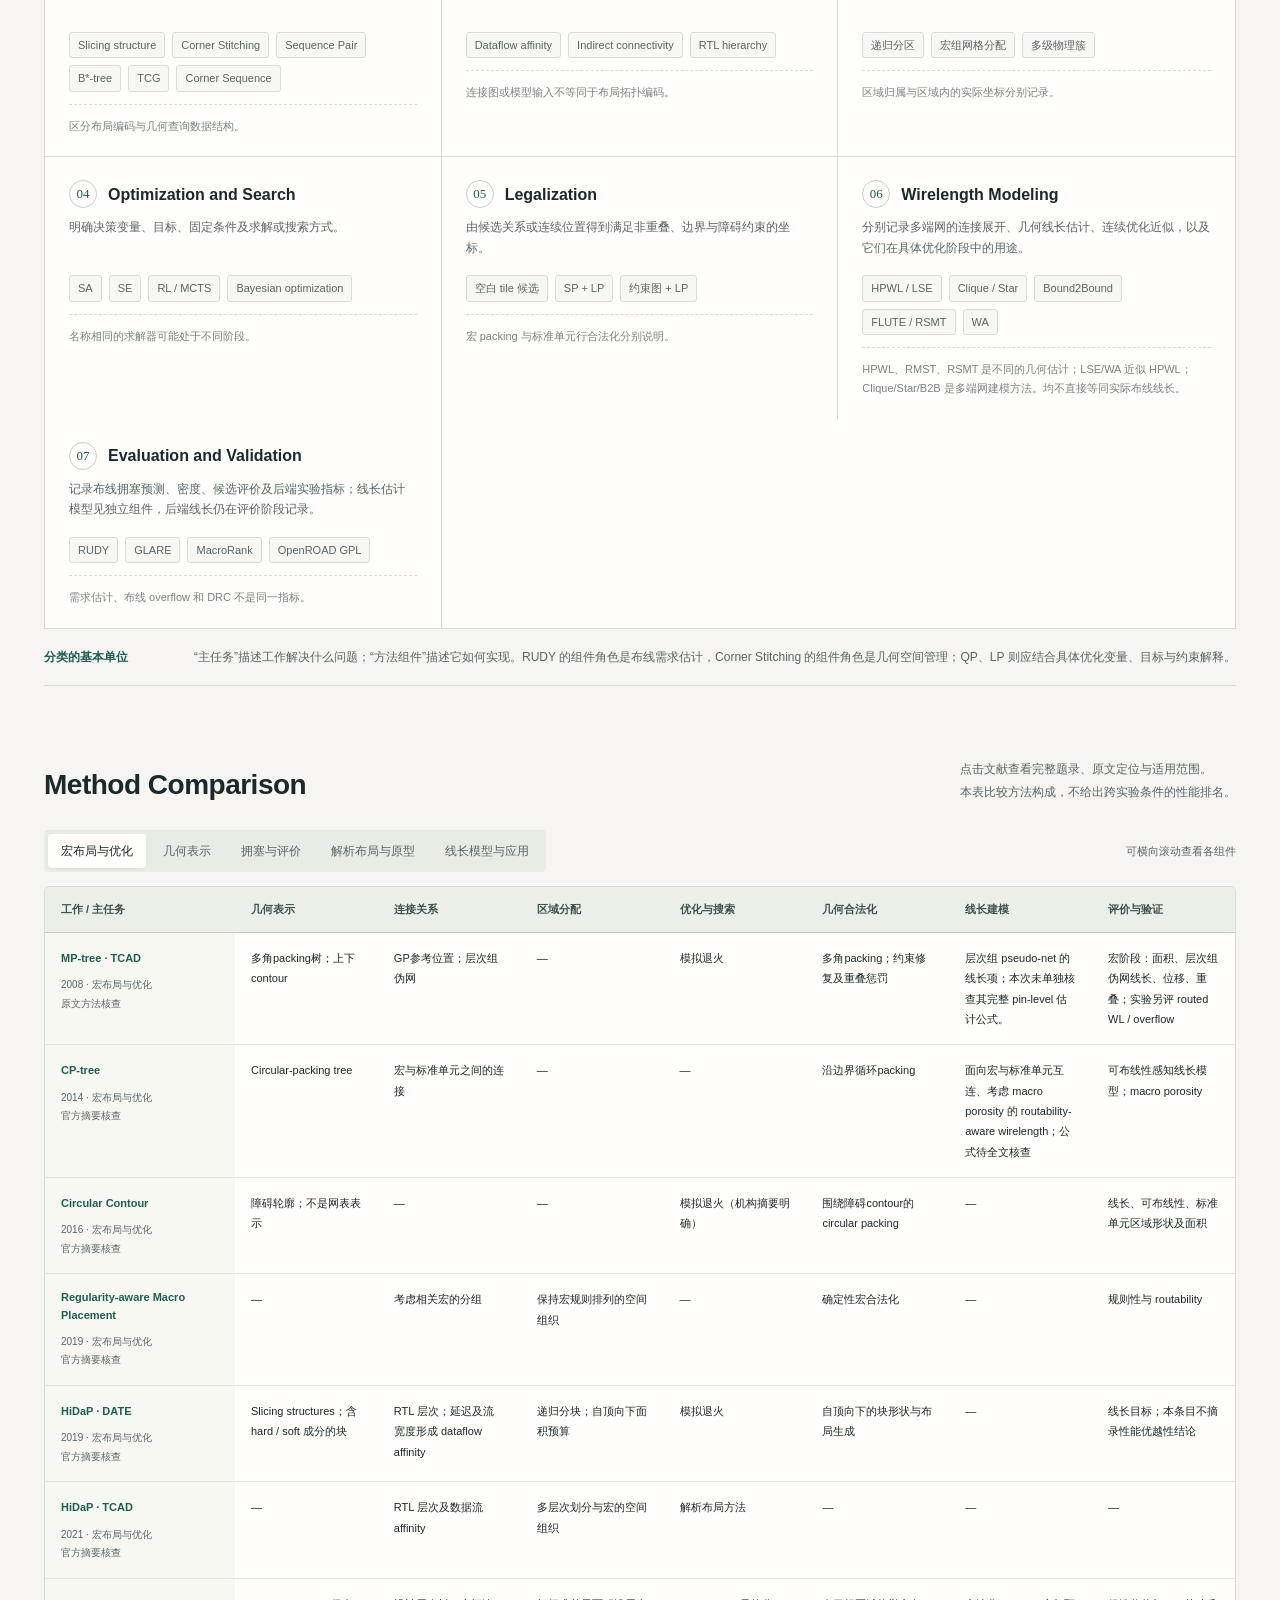
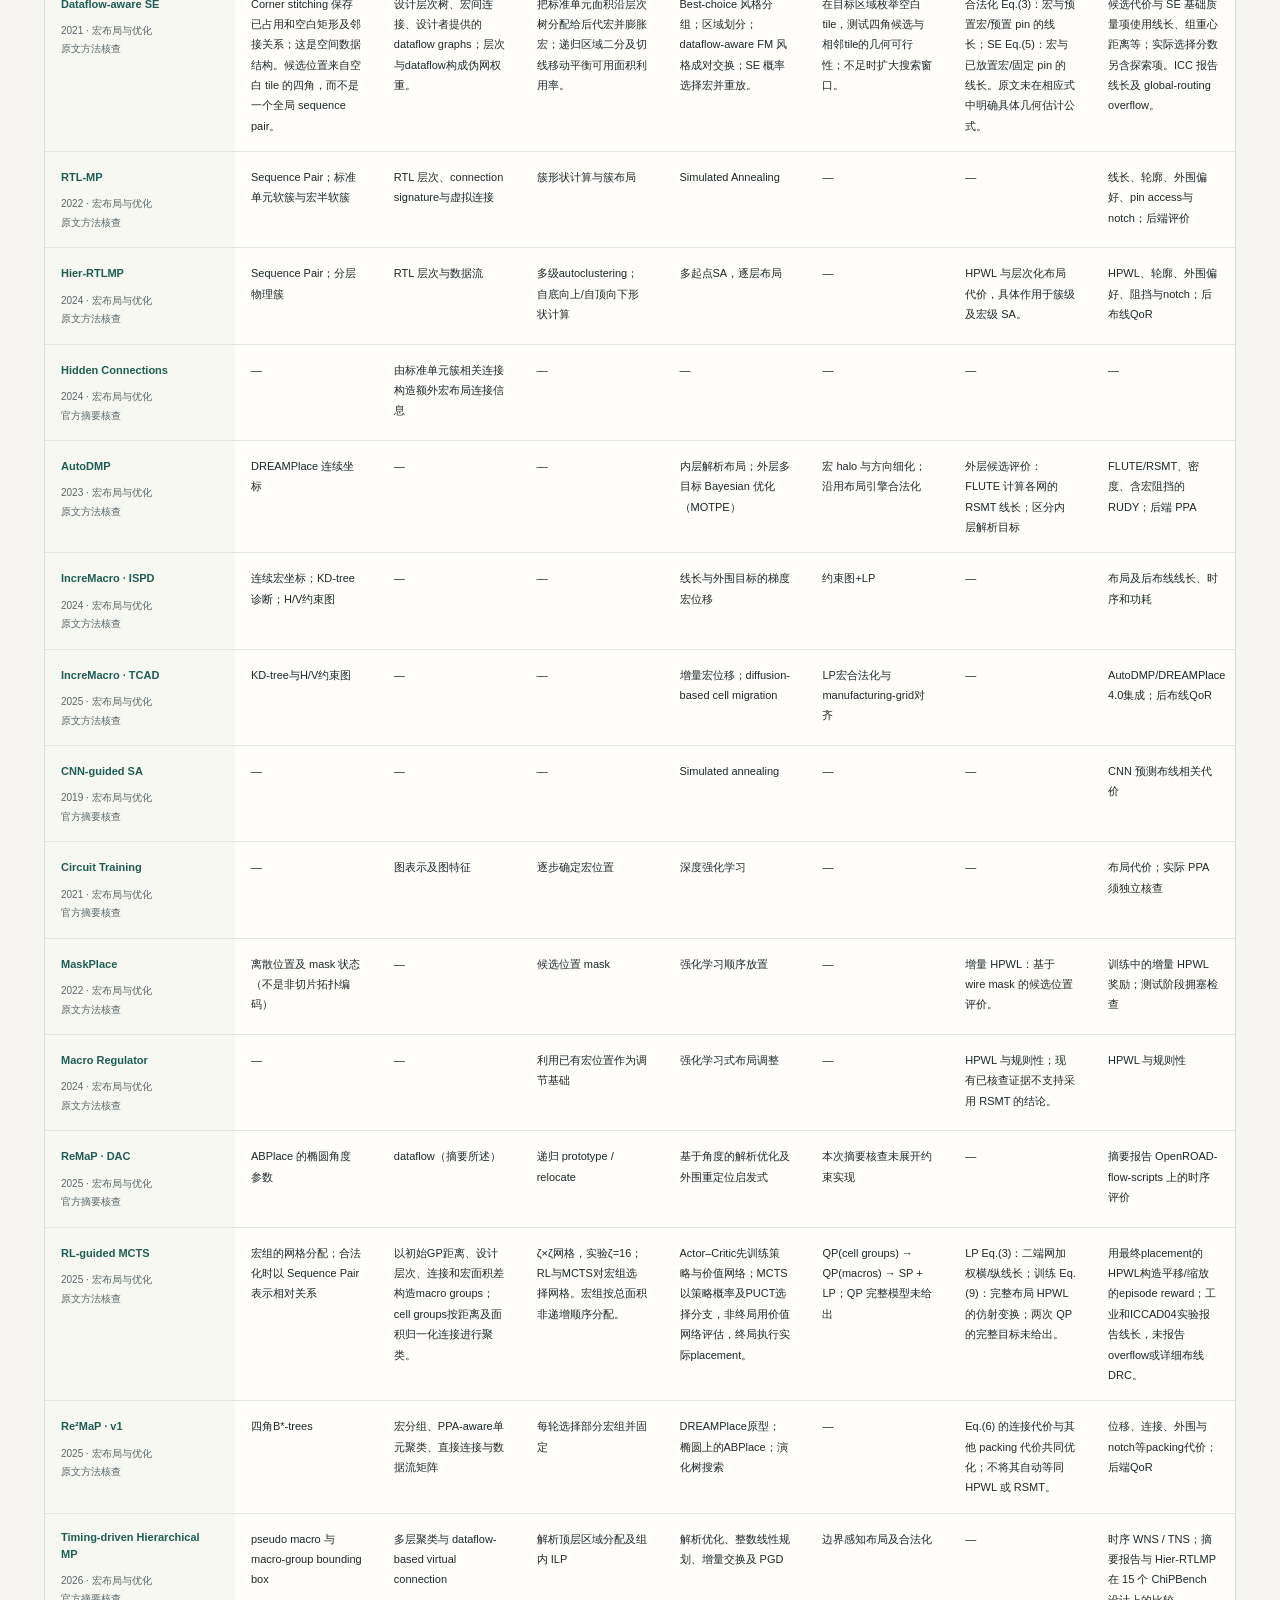
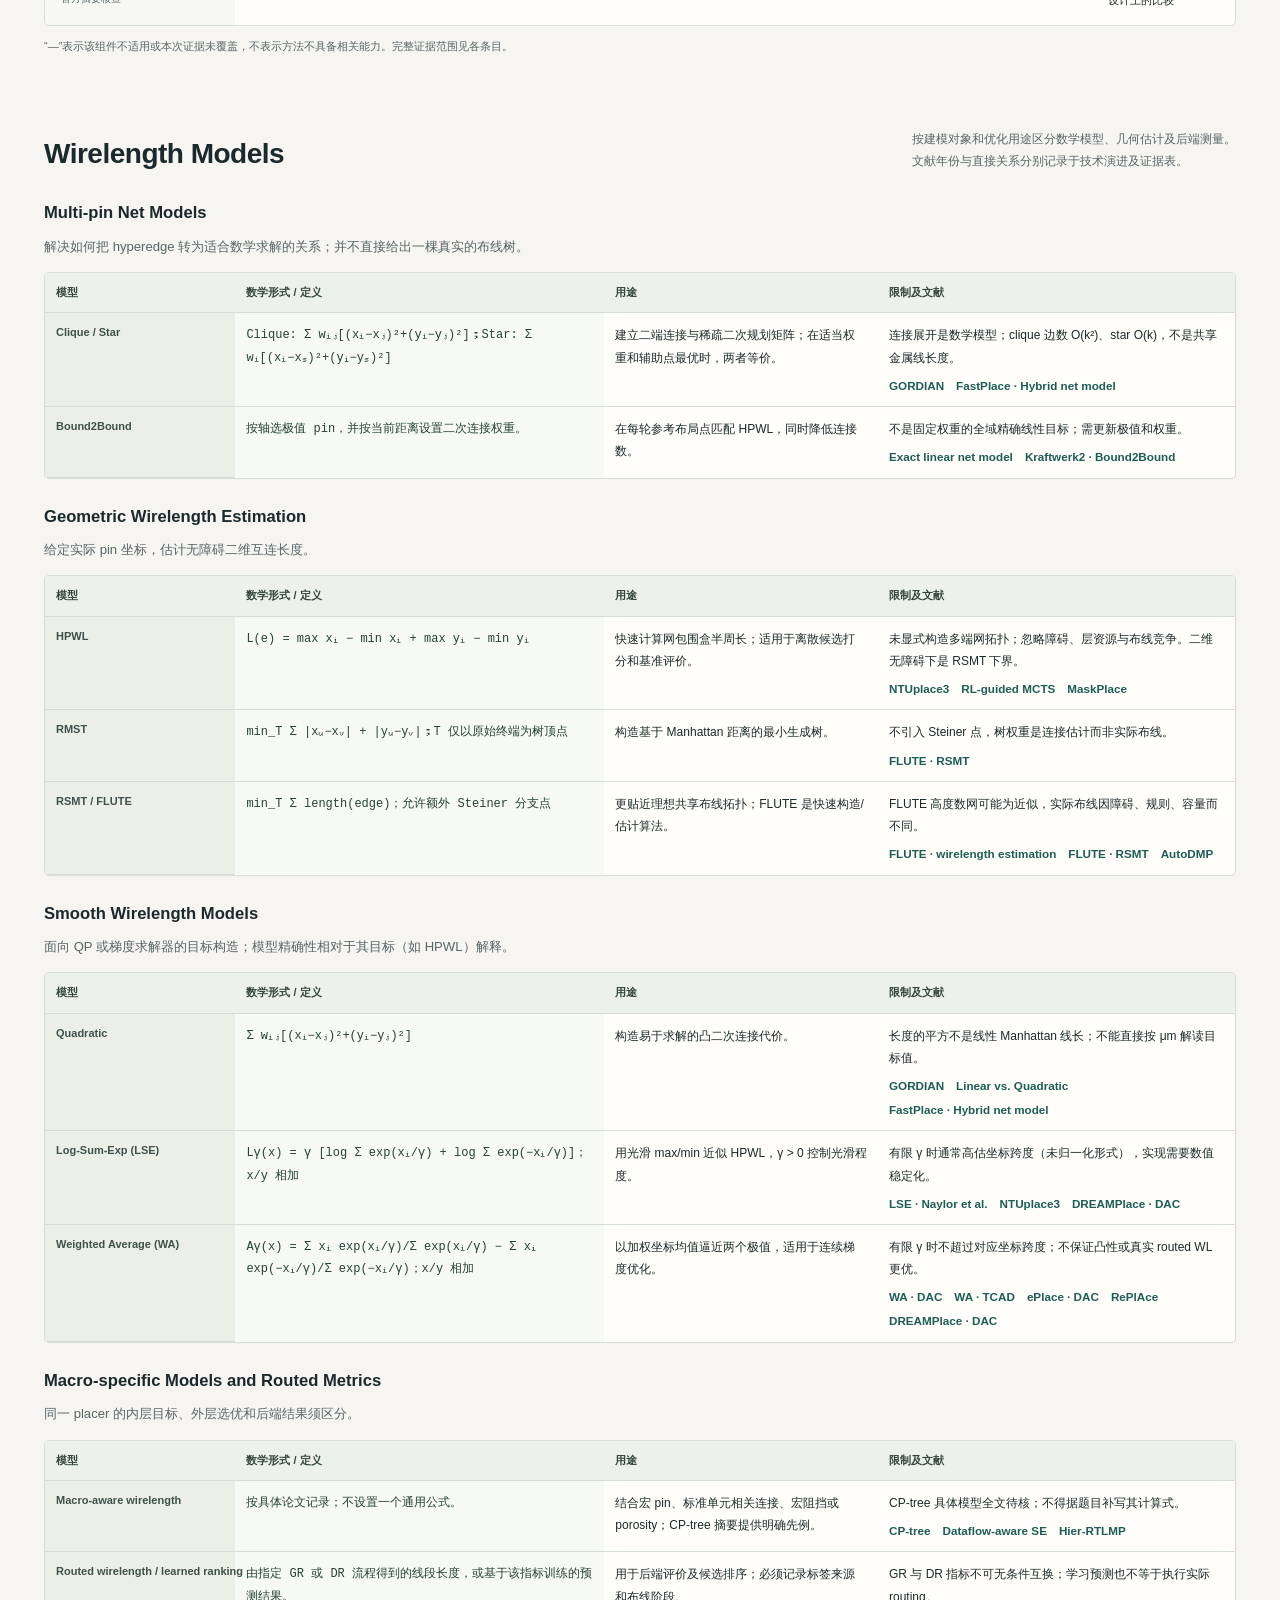
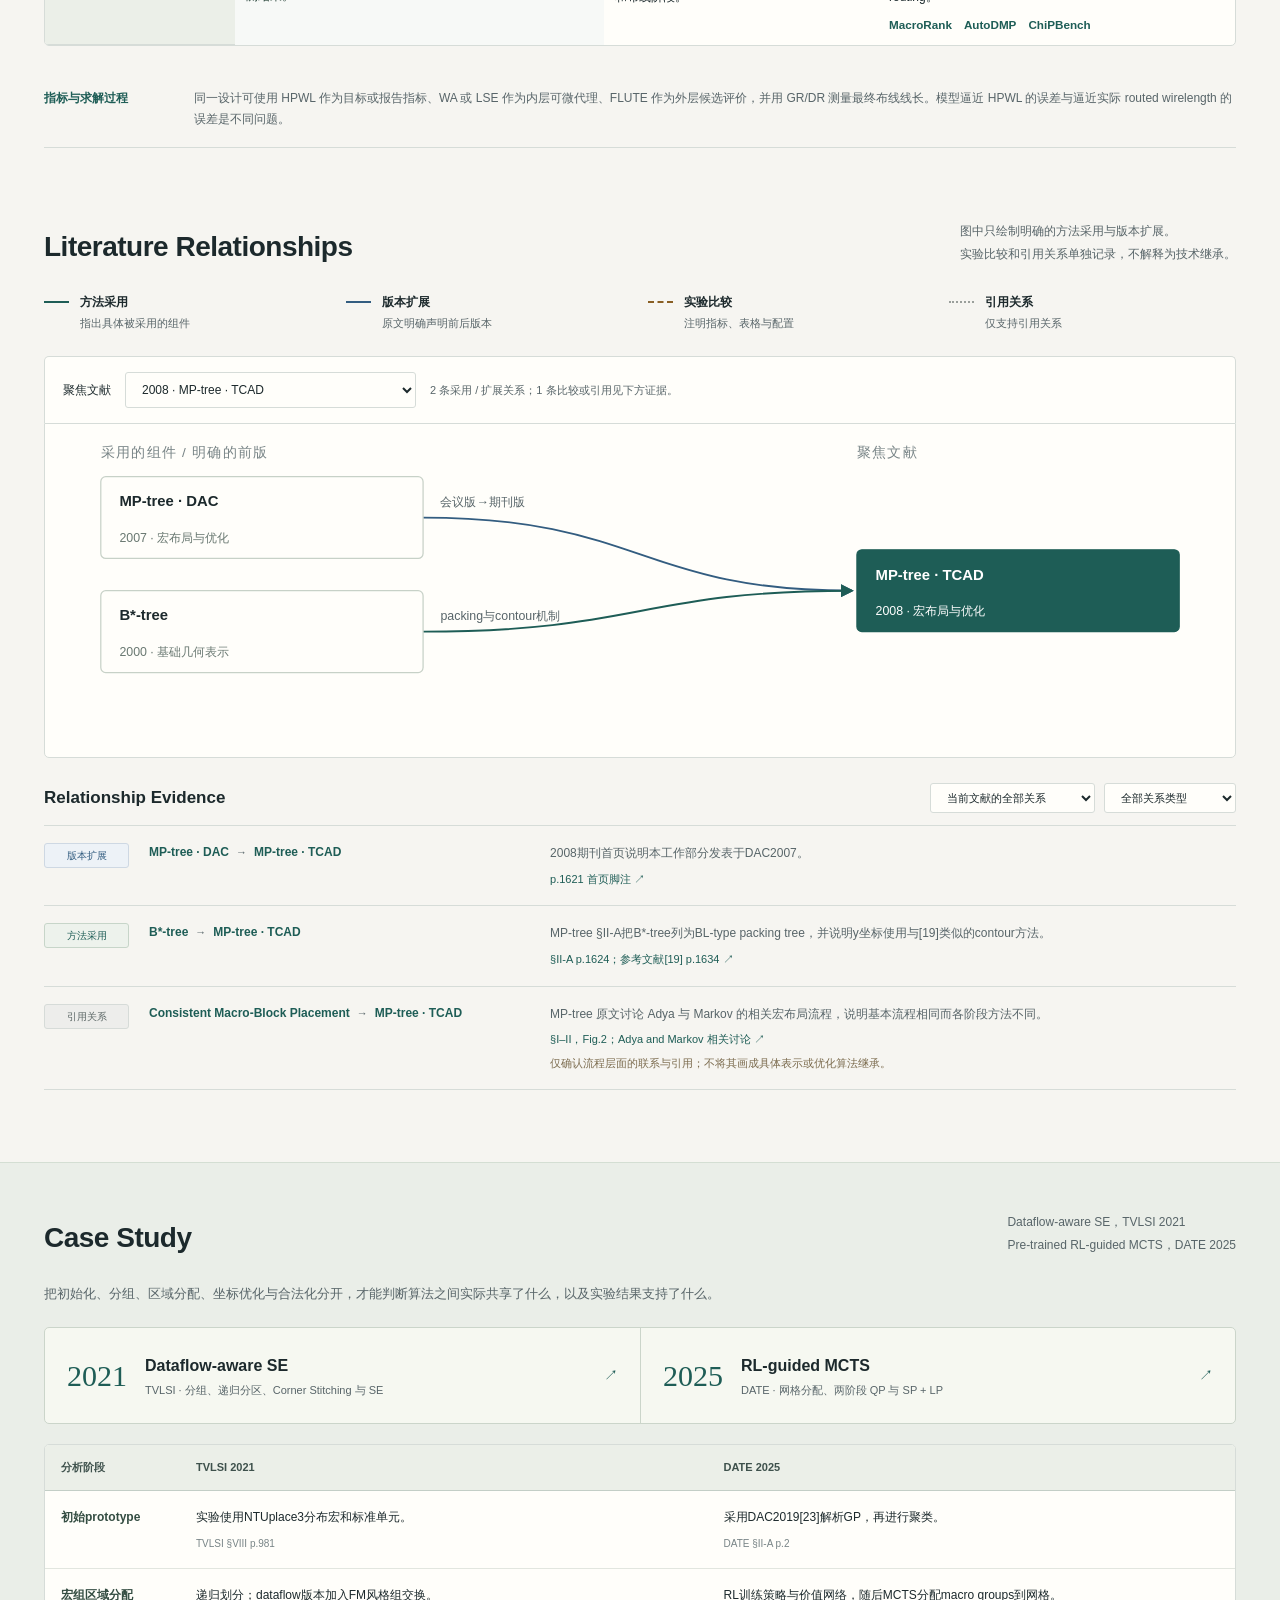
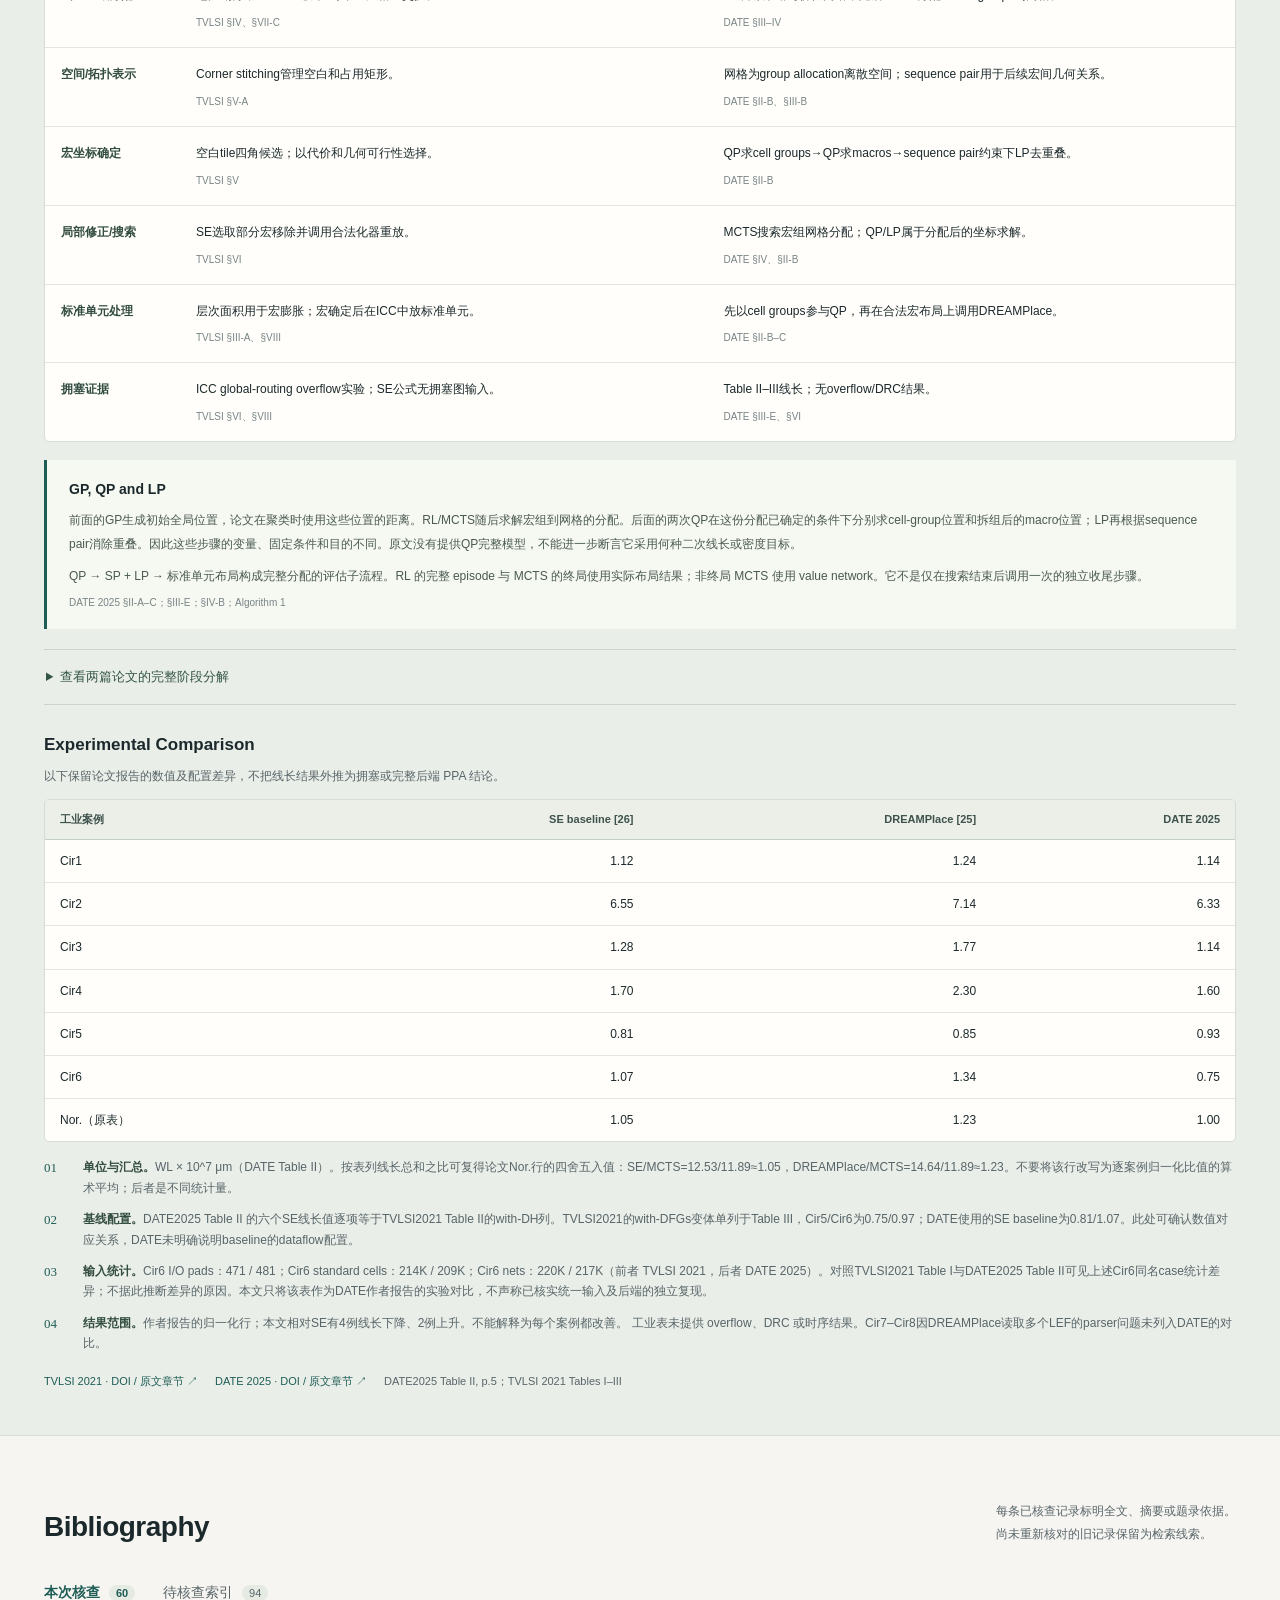
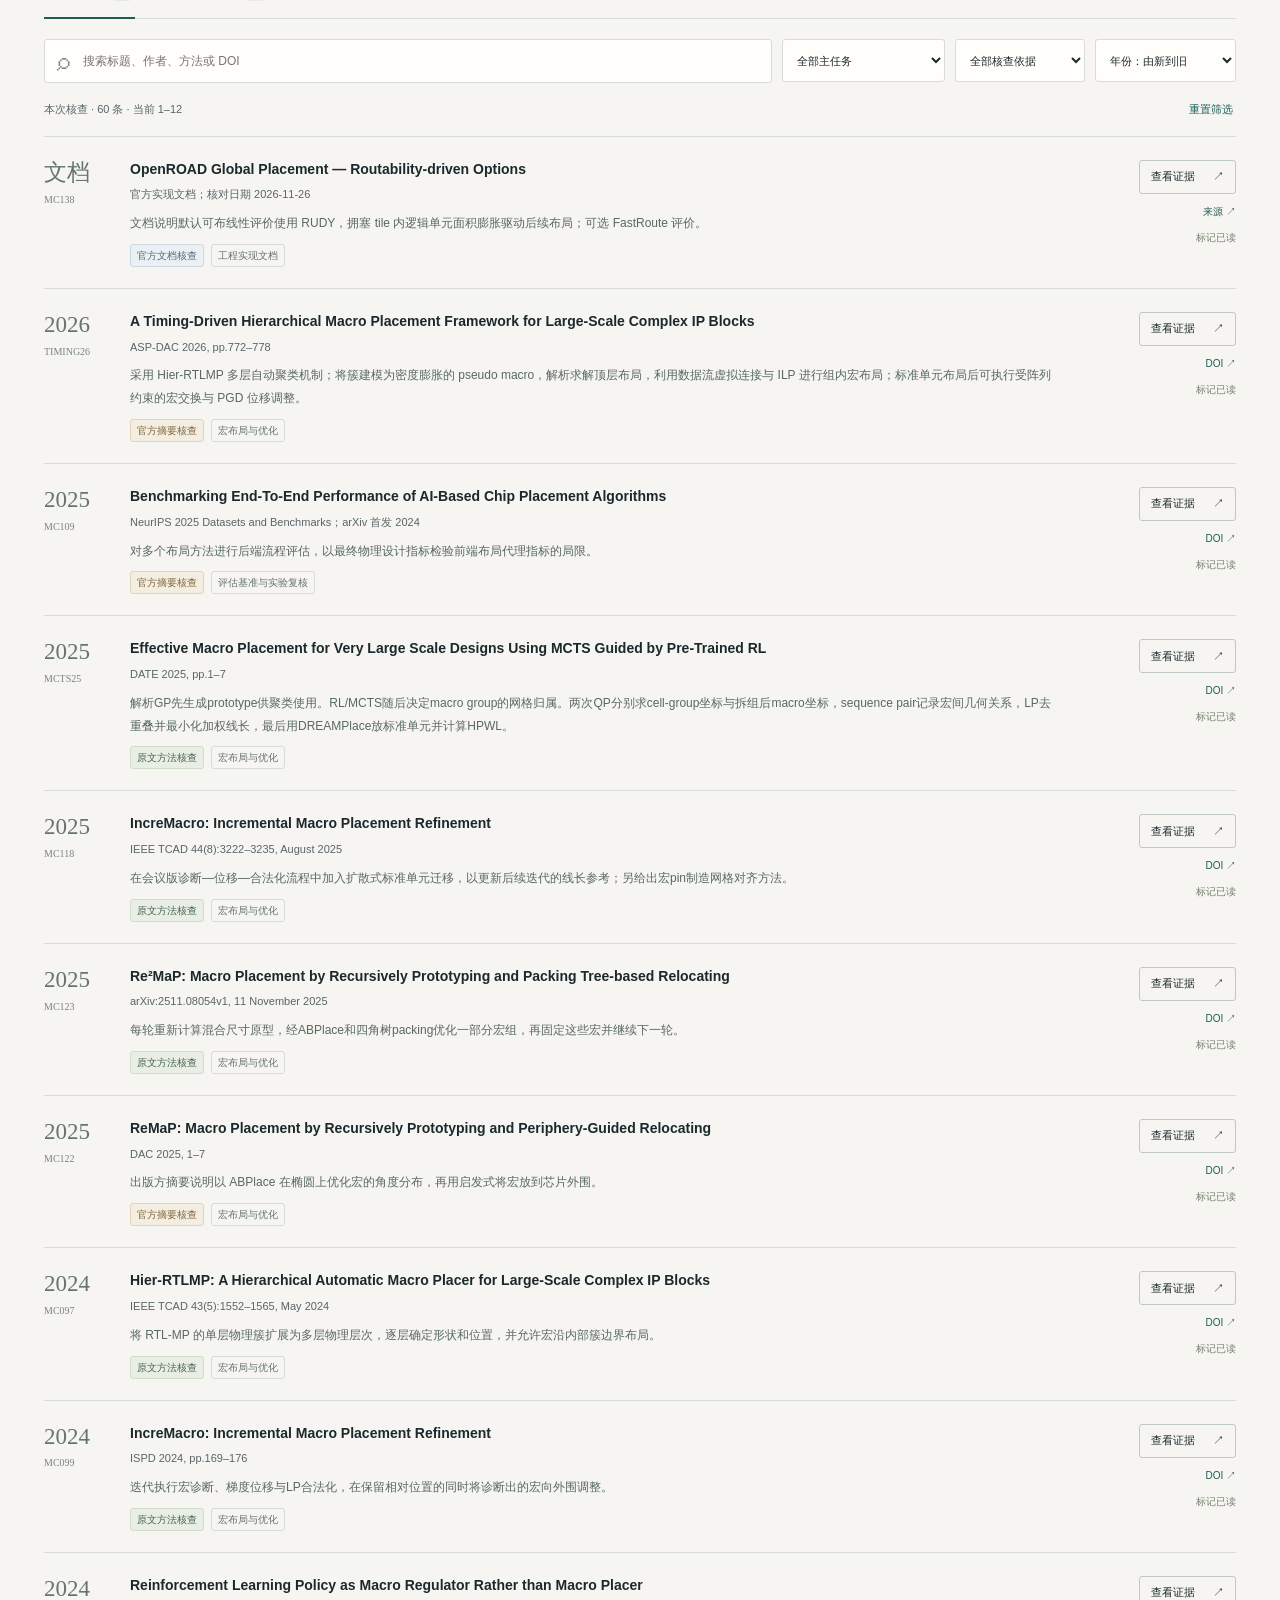
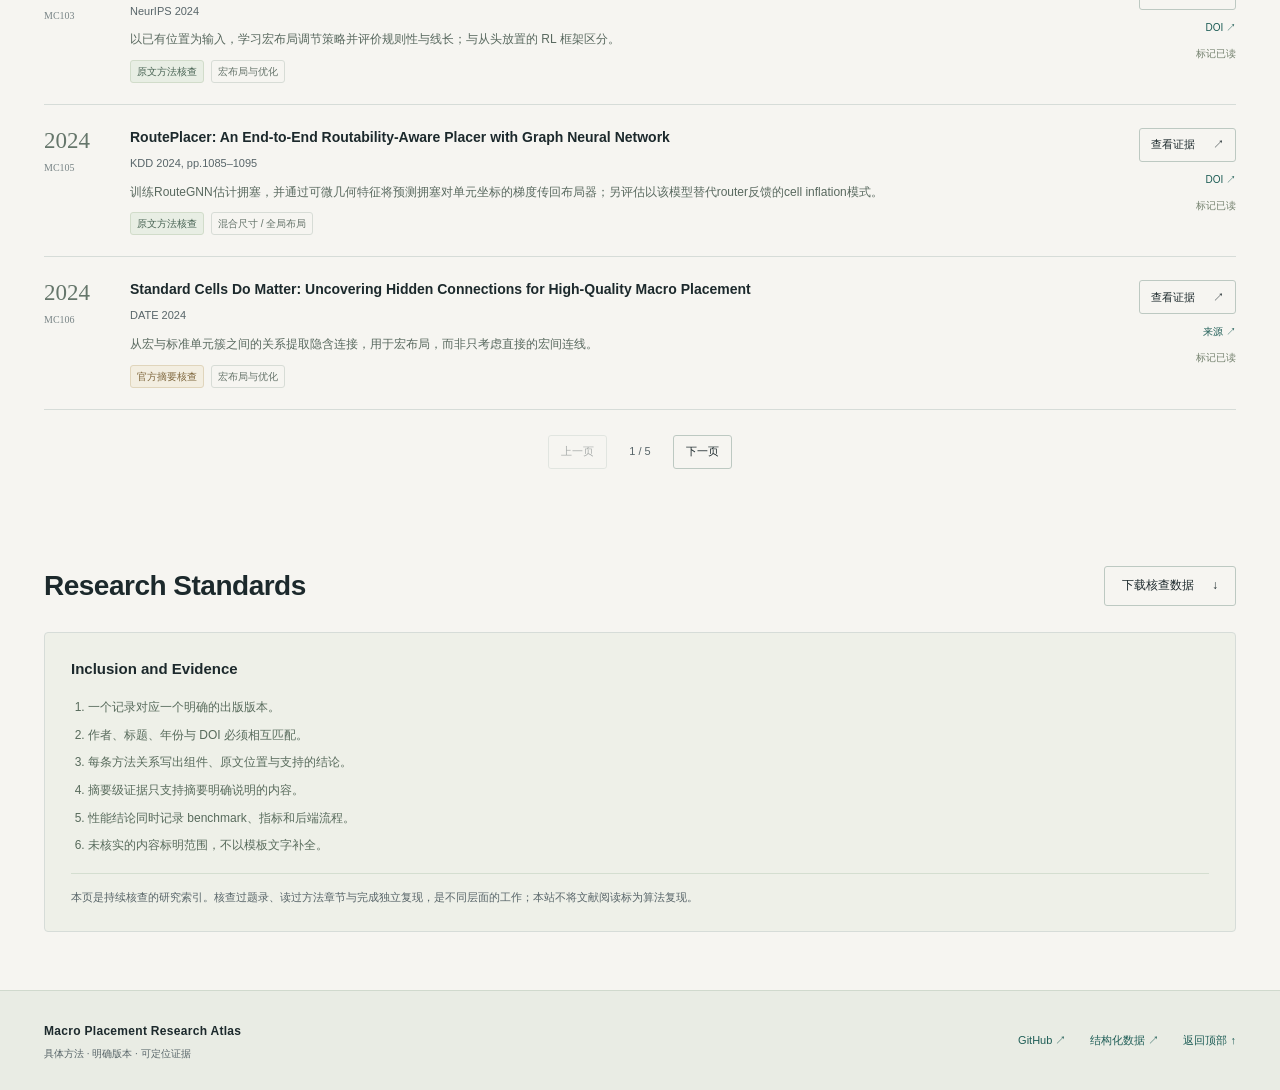
==== commit 0316a6bf: "Add a concise disclaimer beside the atlas title" ====
--- a/index.html
+++ b/index.html
@@ -74,6 +74,9 @@
 .hero-summary .hero-actions{margin:0}
 @media(min-width:1000px){.masthead nav{margin-left:auto;margin-right:0}}
 @media(max-width:700px){.hero{padding-top:30px;gap:20px;padding-bottom:22px}.hero h1{font-size:clamp(30px,7.6vw,39px);max-width:520px}.overview-heading h2{font-size:15px}.research-overview{padding-top:12px}.overview-caption{font-size:10px}.hero-summary .hero-description{font-size:13px}}
+
+/* Editorial disclaimer beside the title. */
+.title-line{display:flex;align-items:baseline;flex-wrap:wrap;gap:8px 20px}.title-disclaimer{margin:0;font-size:12px;line-height:1.65;font-weight:400;color:var(--muted,#6b7069);max-width:19em}.title-line h1{max-width:100%}@media(max-width:700px){.title-line{gap:9px}.title-disclaimer{font-size:11px;max-width:none}}
 </style>
 </head>
 <body>
@@ -86,7 +89,7 @@
 </header>
 <main id="main">
   <section class="hero page-width" aria-labelledby="page-title">
-    <div class="hero-main"><div class="eyebrow">PHYSICAL DESIGN / LITERATURE &amp; METHODS</div><h1 id="page-title">Macro Placement Research Atlas</h1></div>
+    <div class="hero-main"><div class="eyebrow">PHYSICAL DESIGN / LITERATURE &amp; METHODS</div><div class="title-line"><h1 id="page-title">Macro Placement Research Atlas</h1><p class="title-disclaimer">内容难免存在疏漏，仅供闲暇阅读与参考。</p></div></div>
     <figure class="research-overview" aria-labelledby="overview-title">
       <div class="overview-heading"><h2 id="overview-title">Research Overview</h2><label class="overview-toggle"><input type="checkbox" id="overview-evidence"> Documented links</label></div>
       <div id="overview-map" class="overview-scroll" tabindex="0" role="region" aria-label="Modern macro placement research directions, 2019–2026"></div>
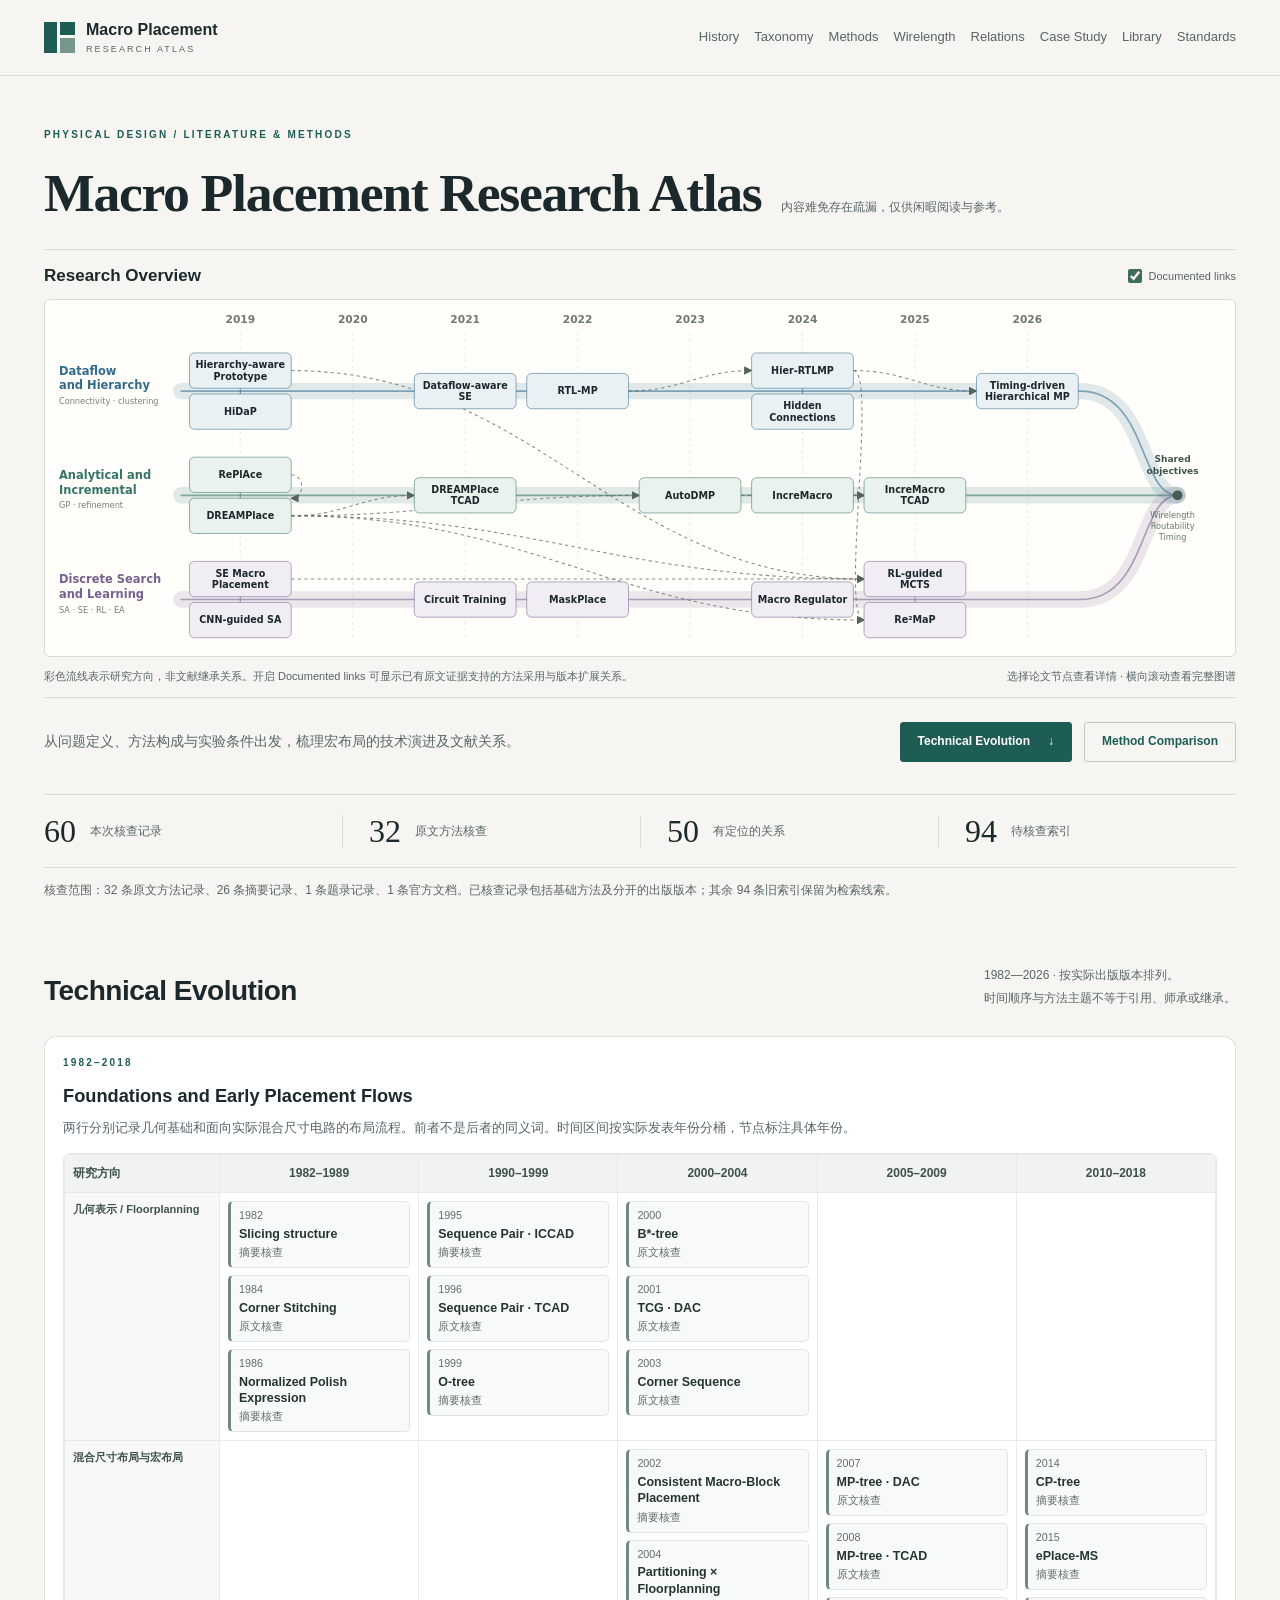
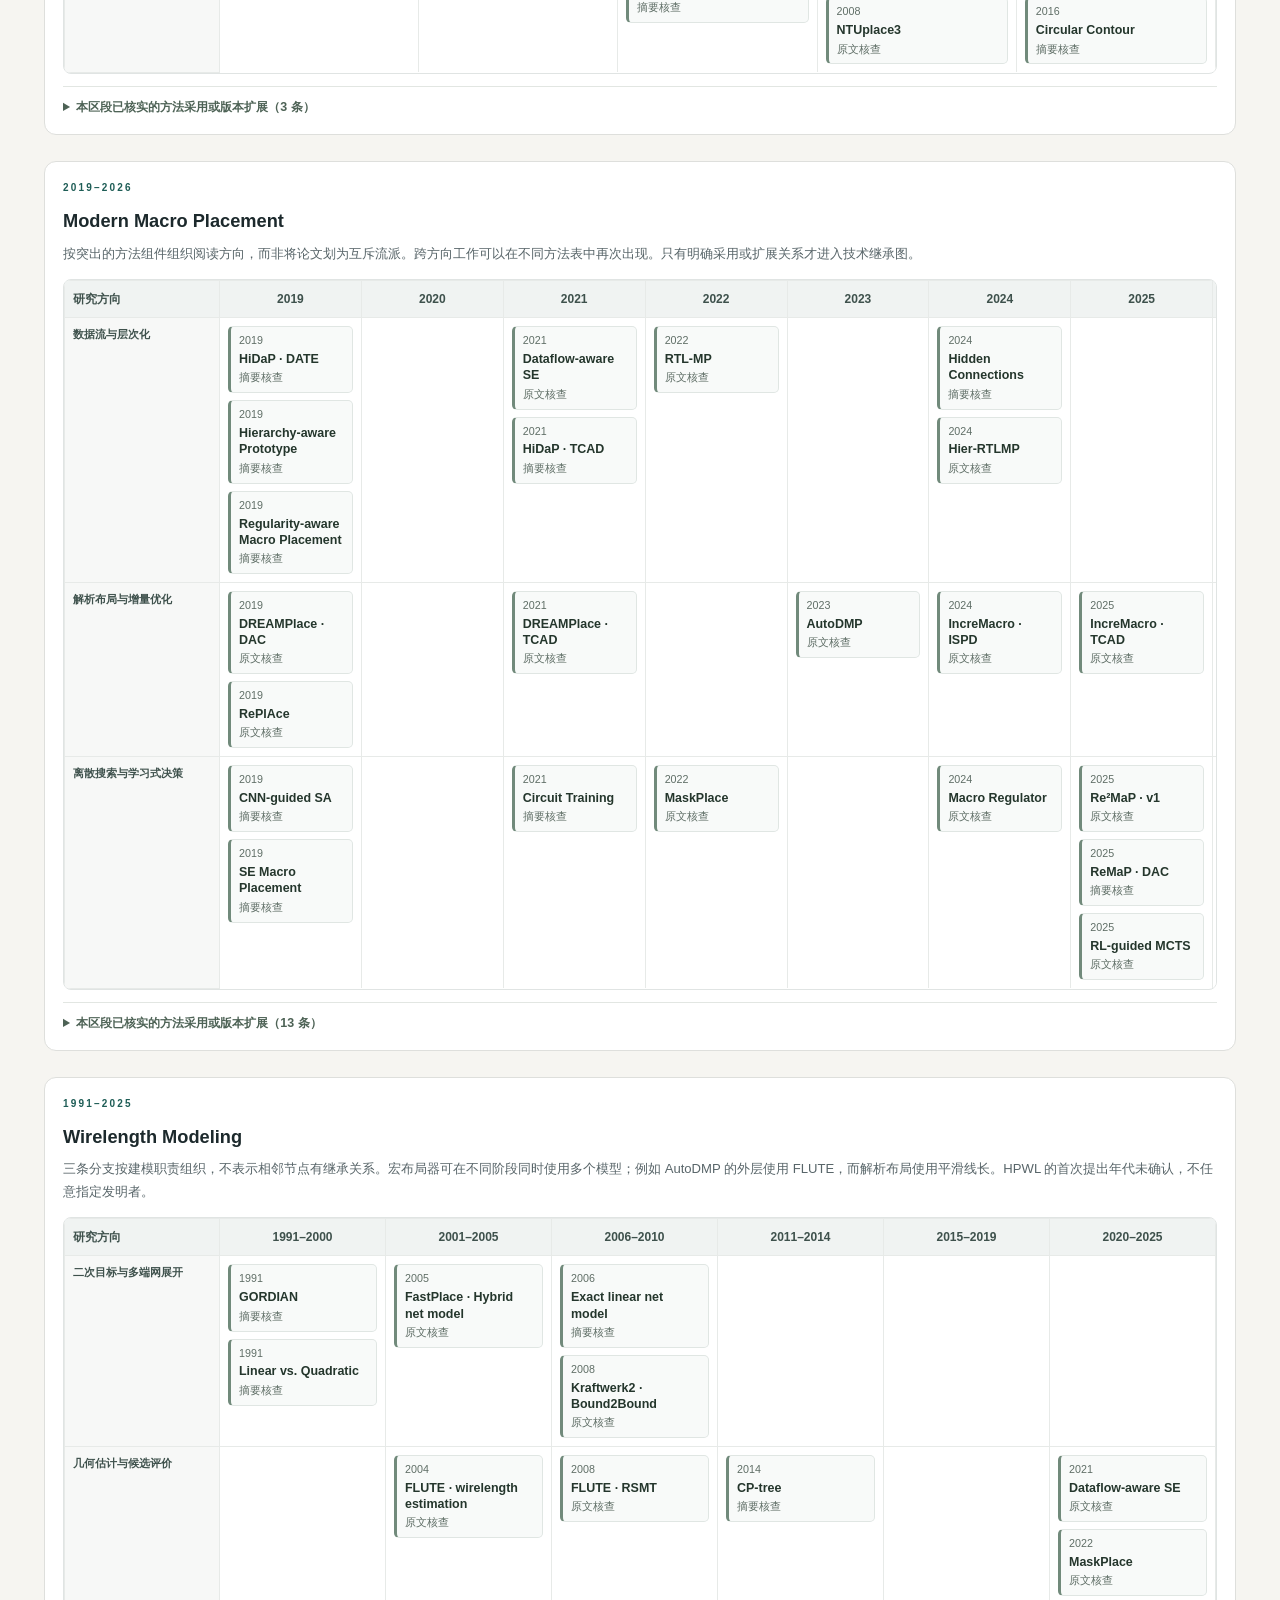
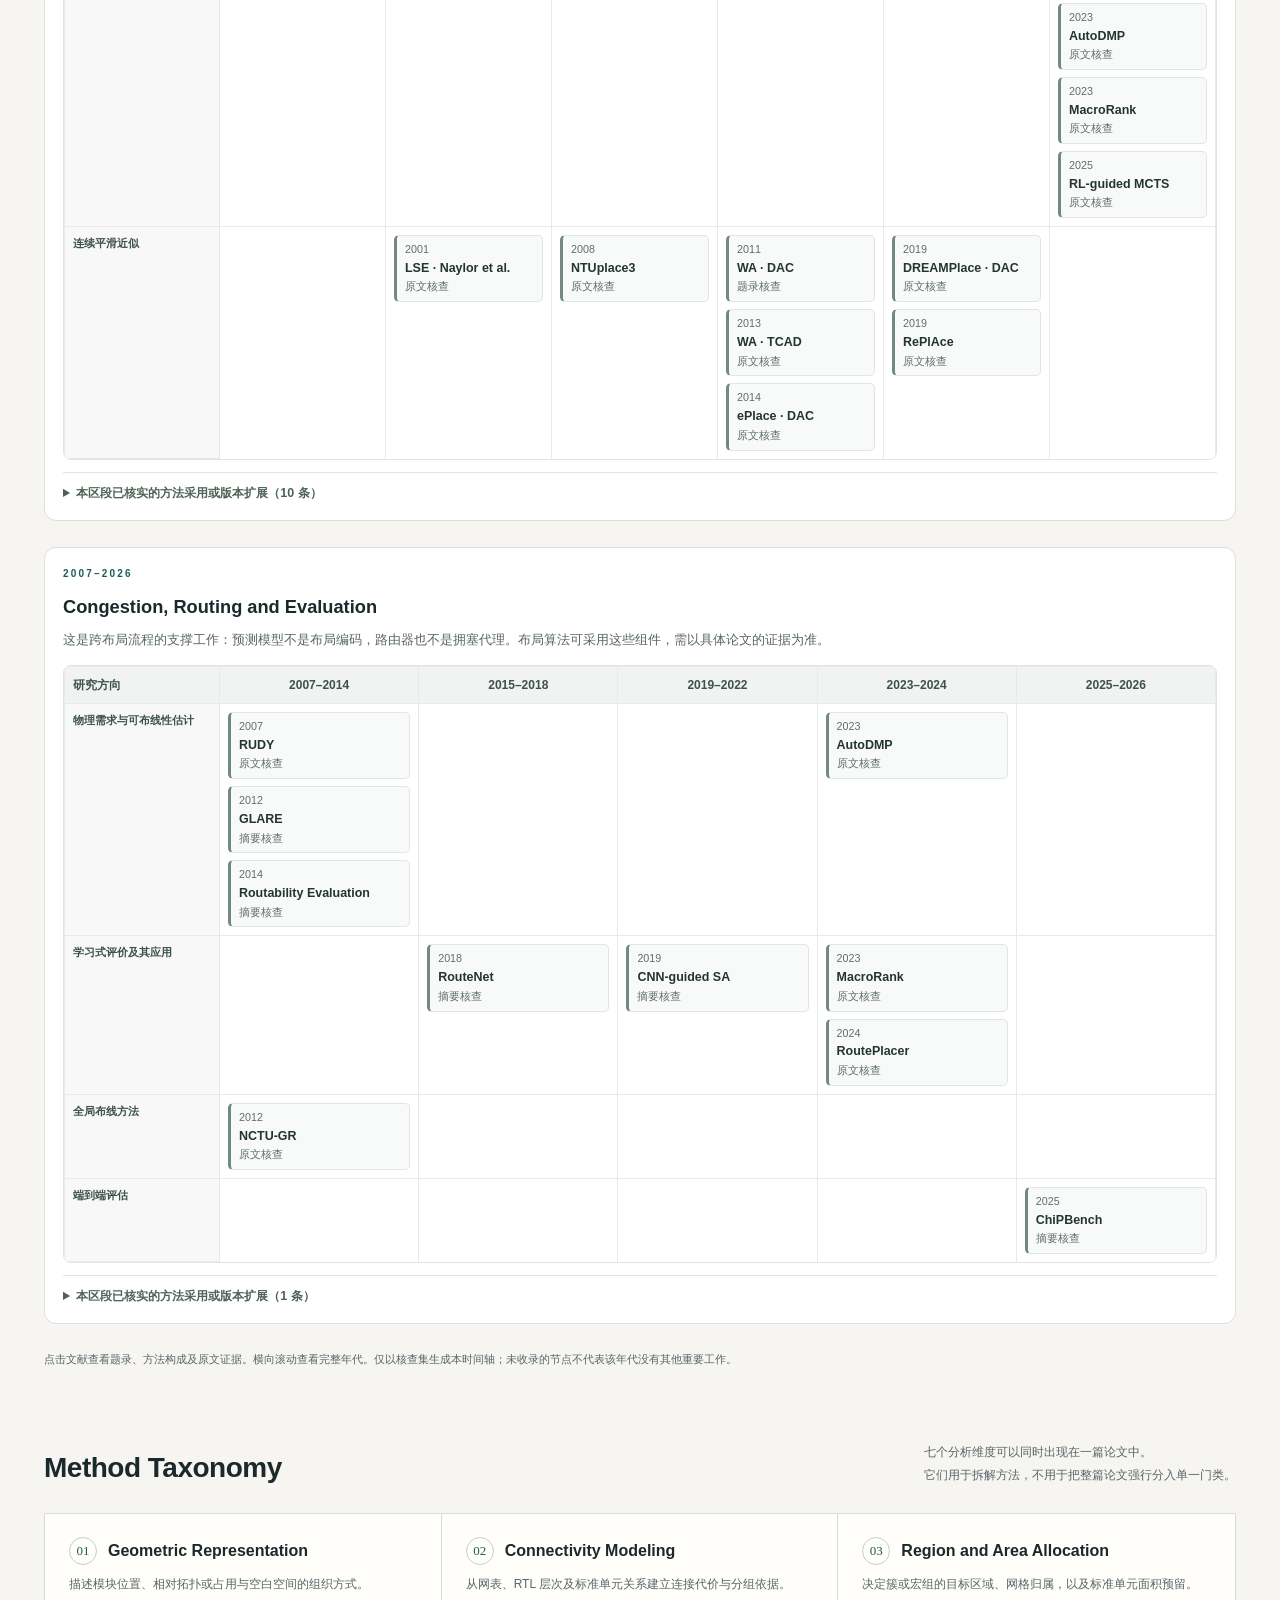
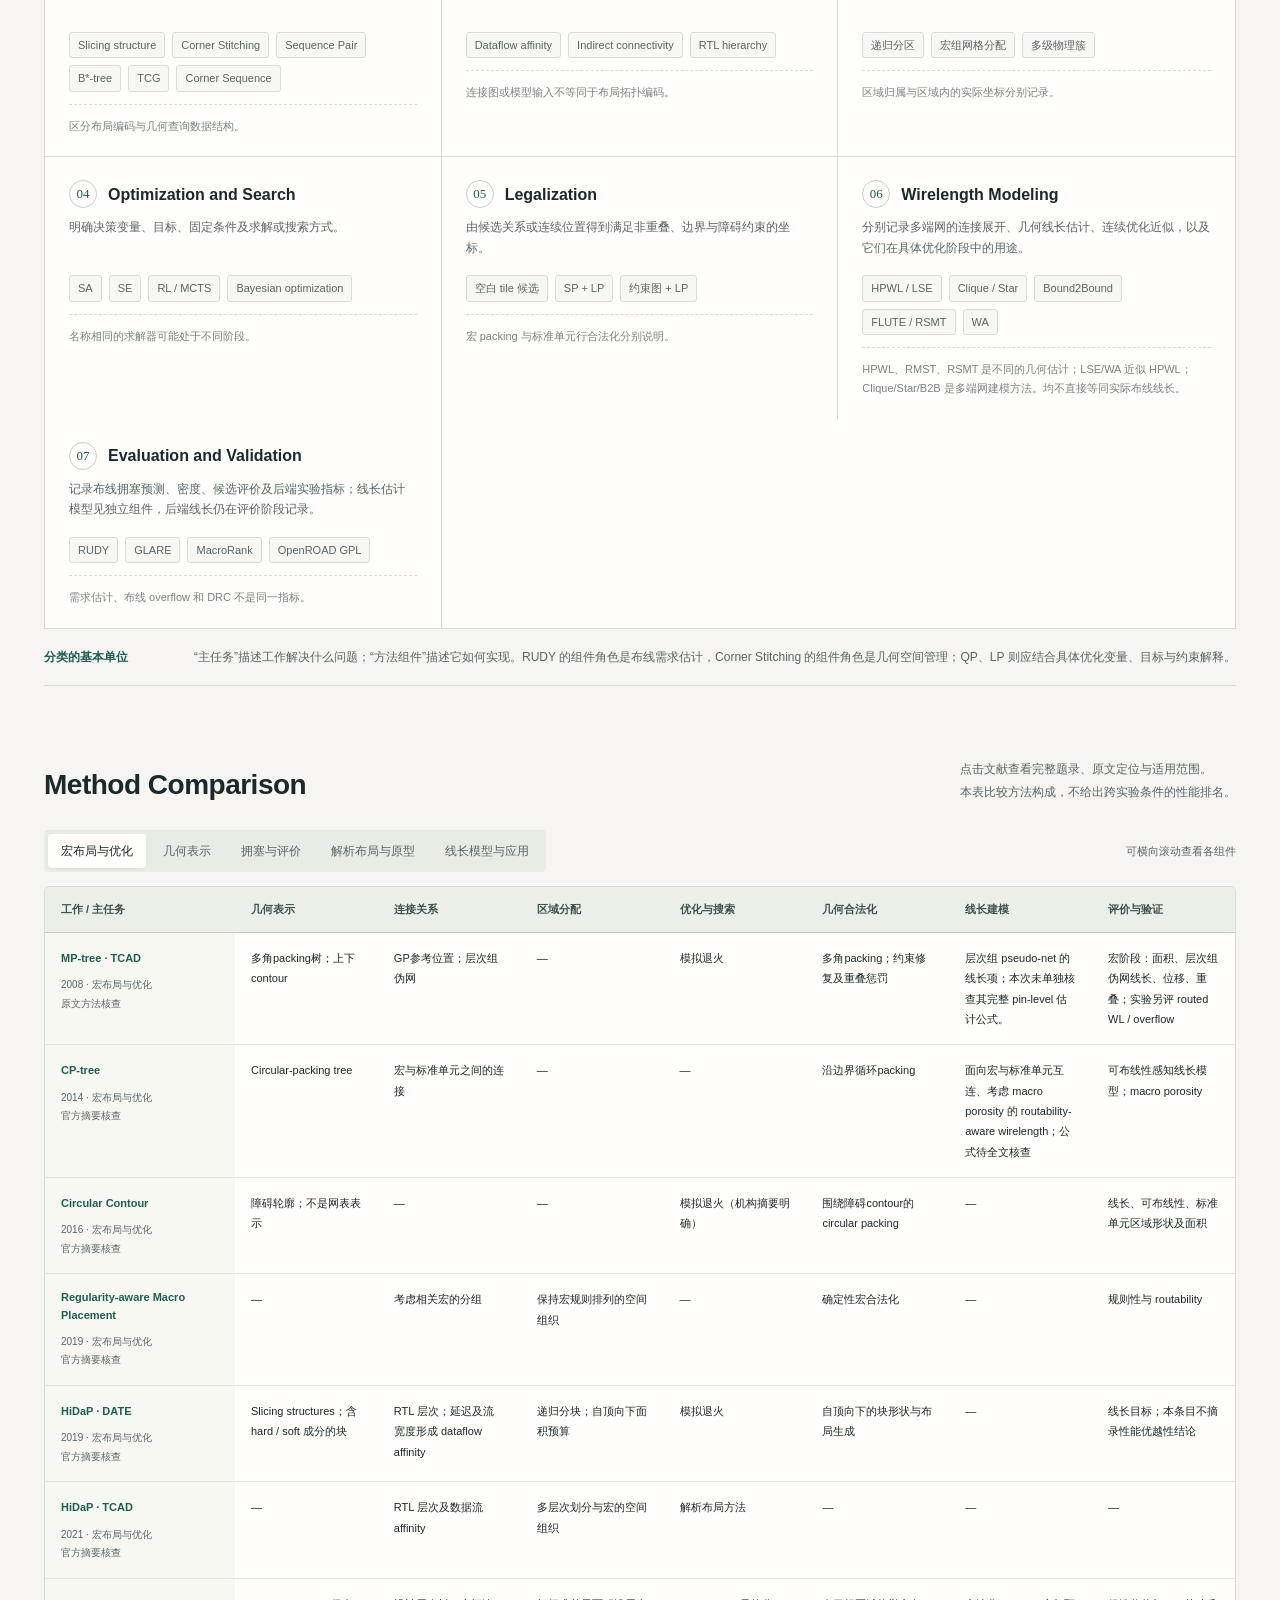
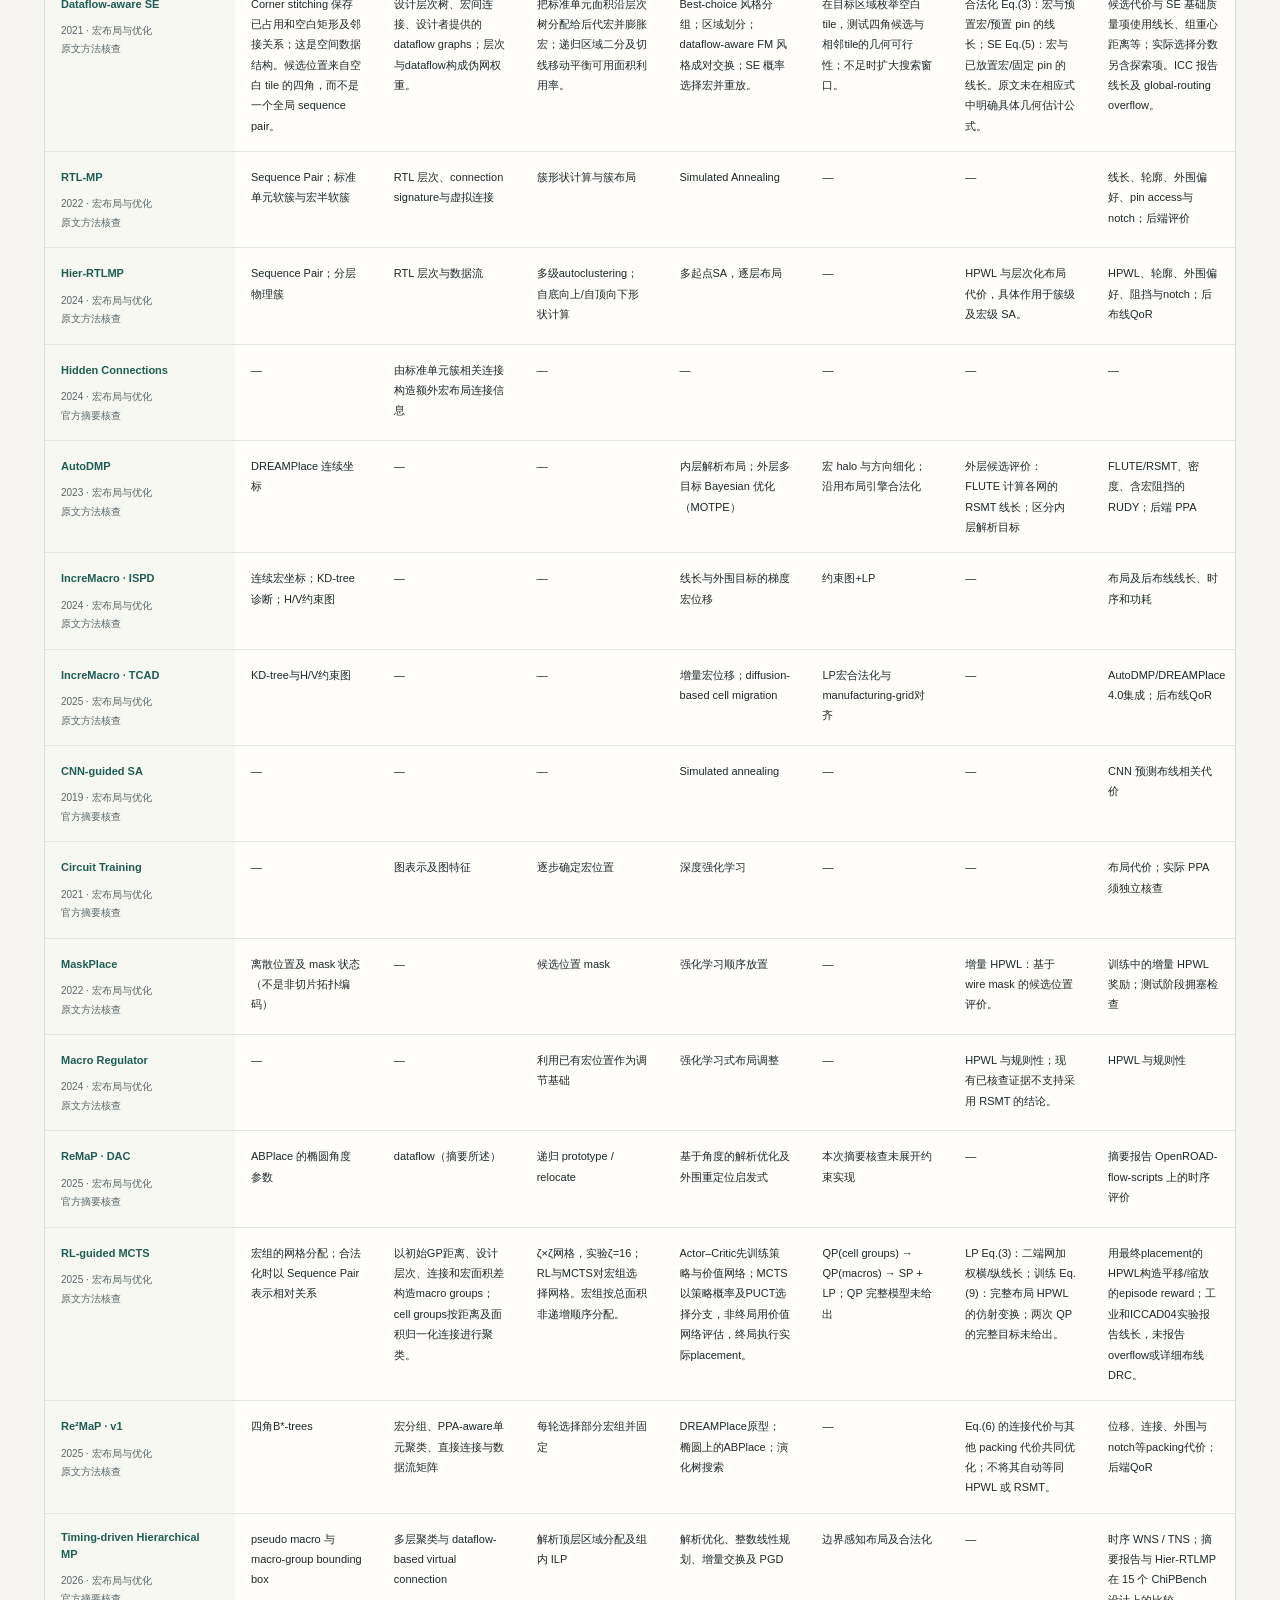
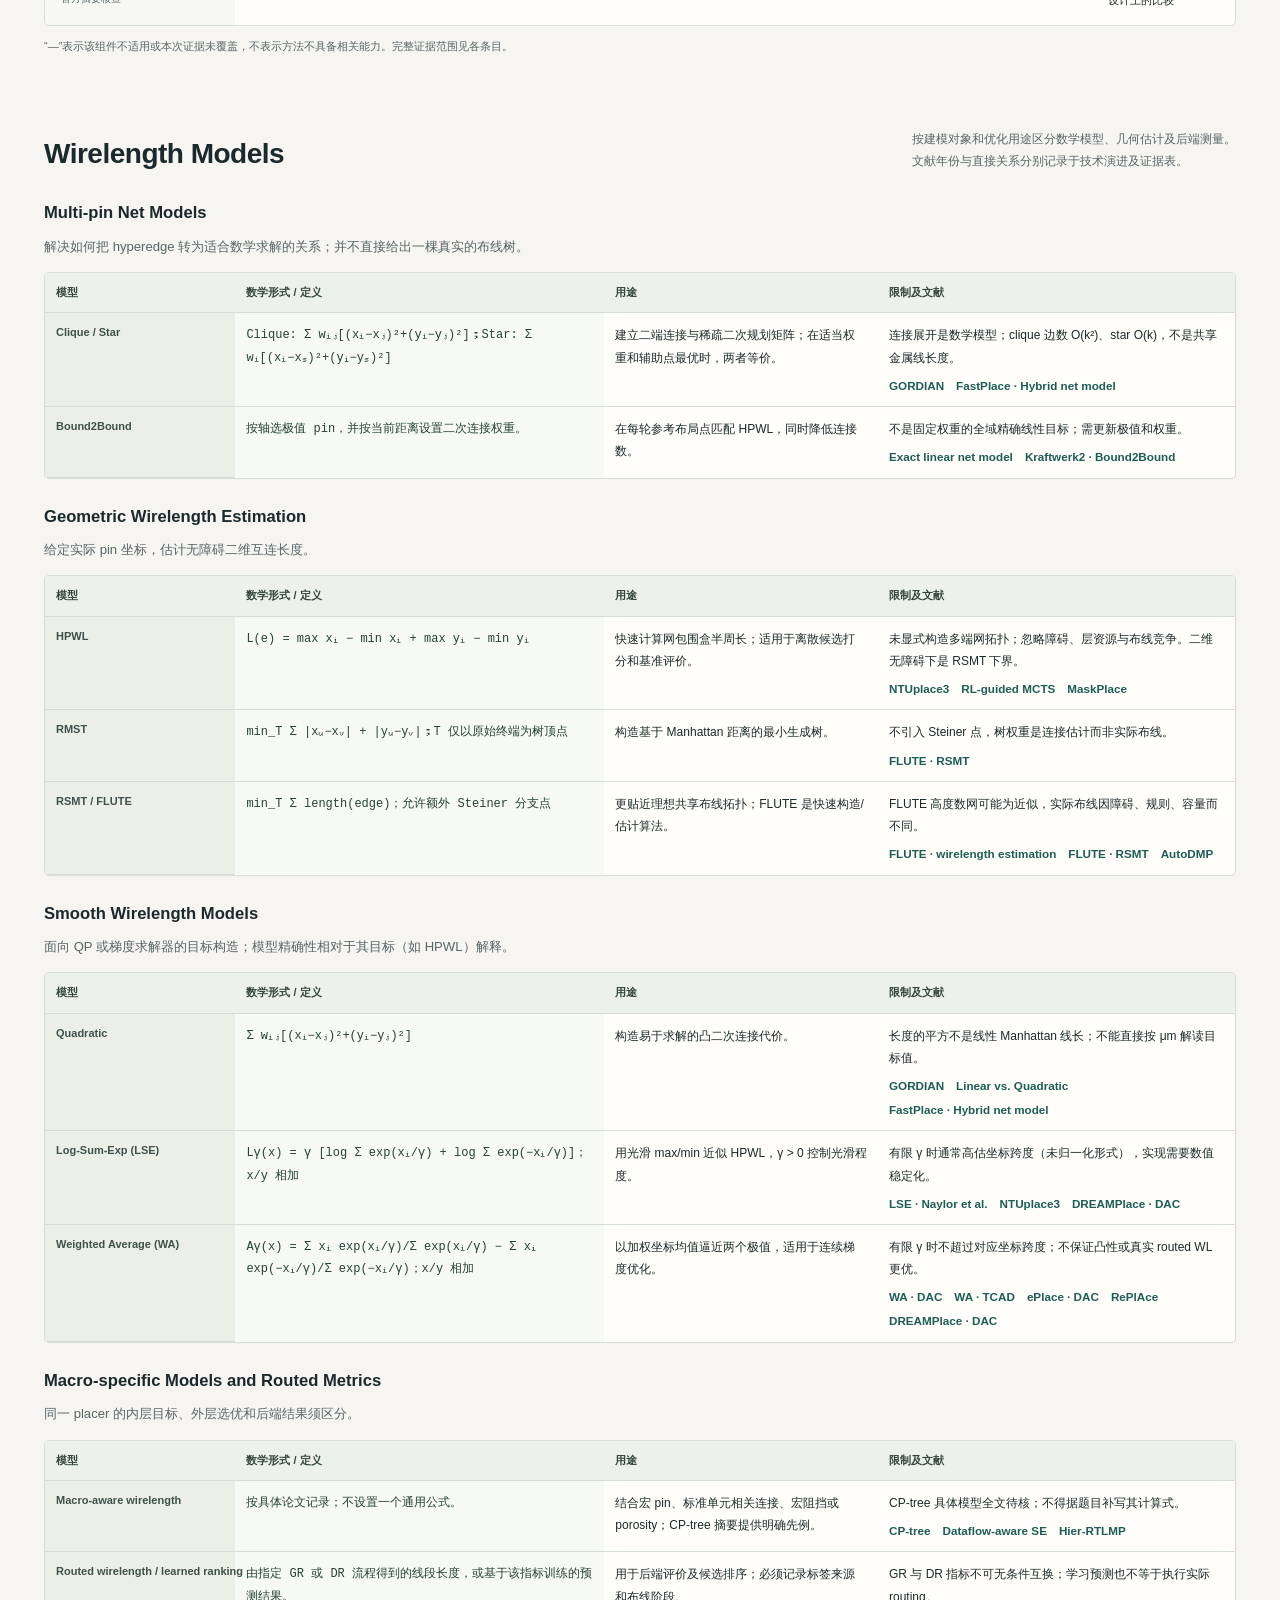
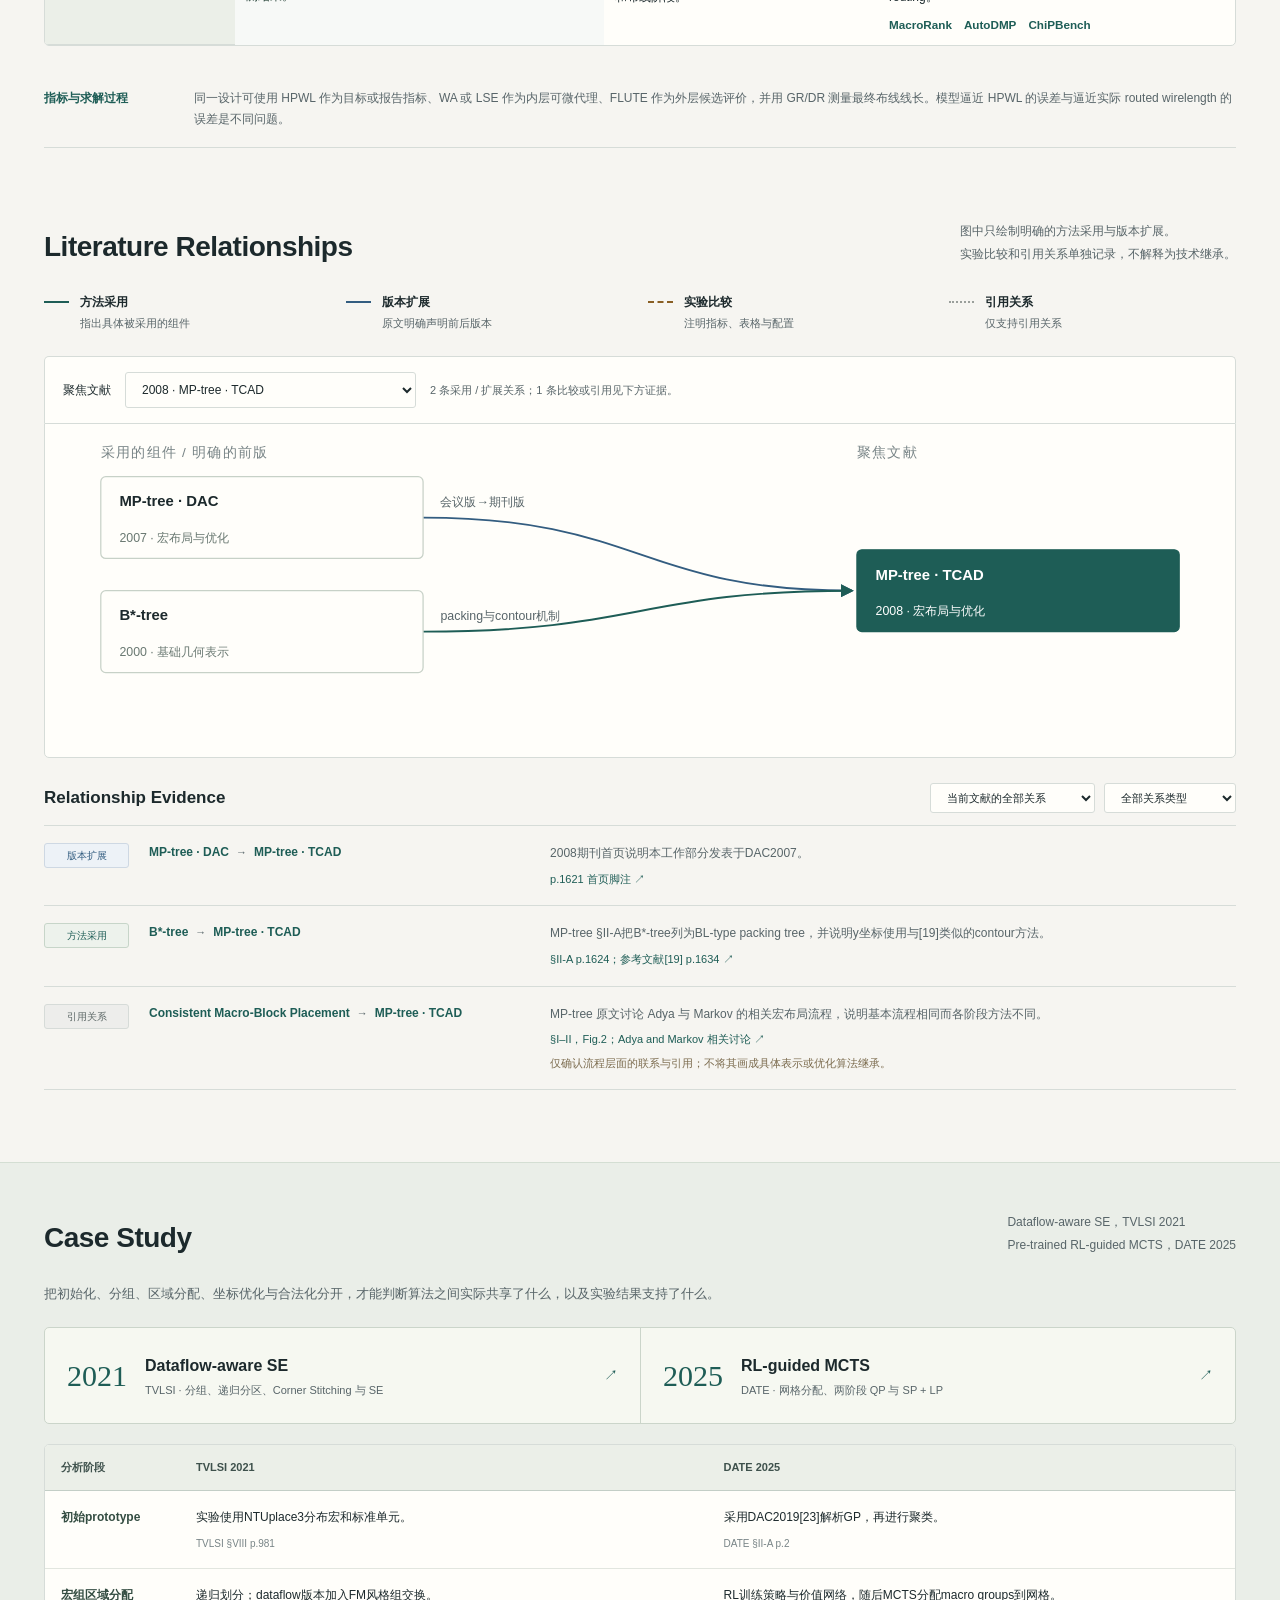
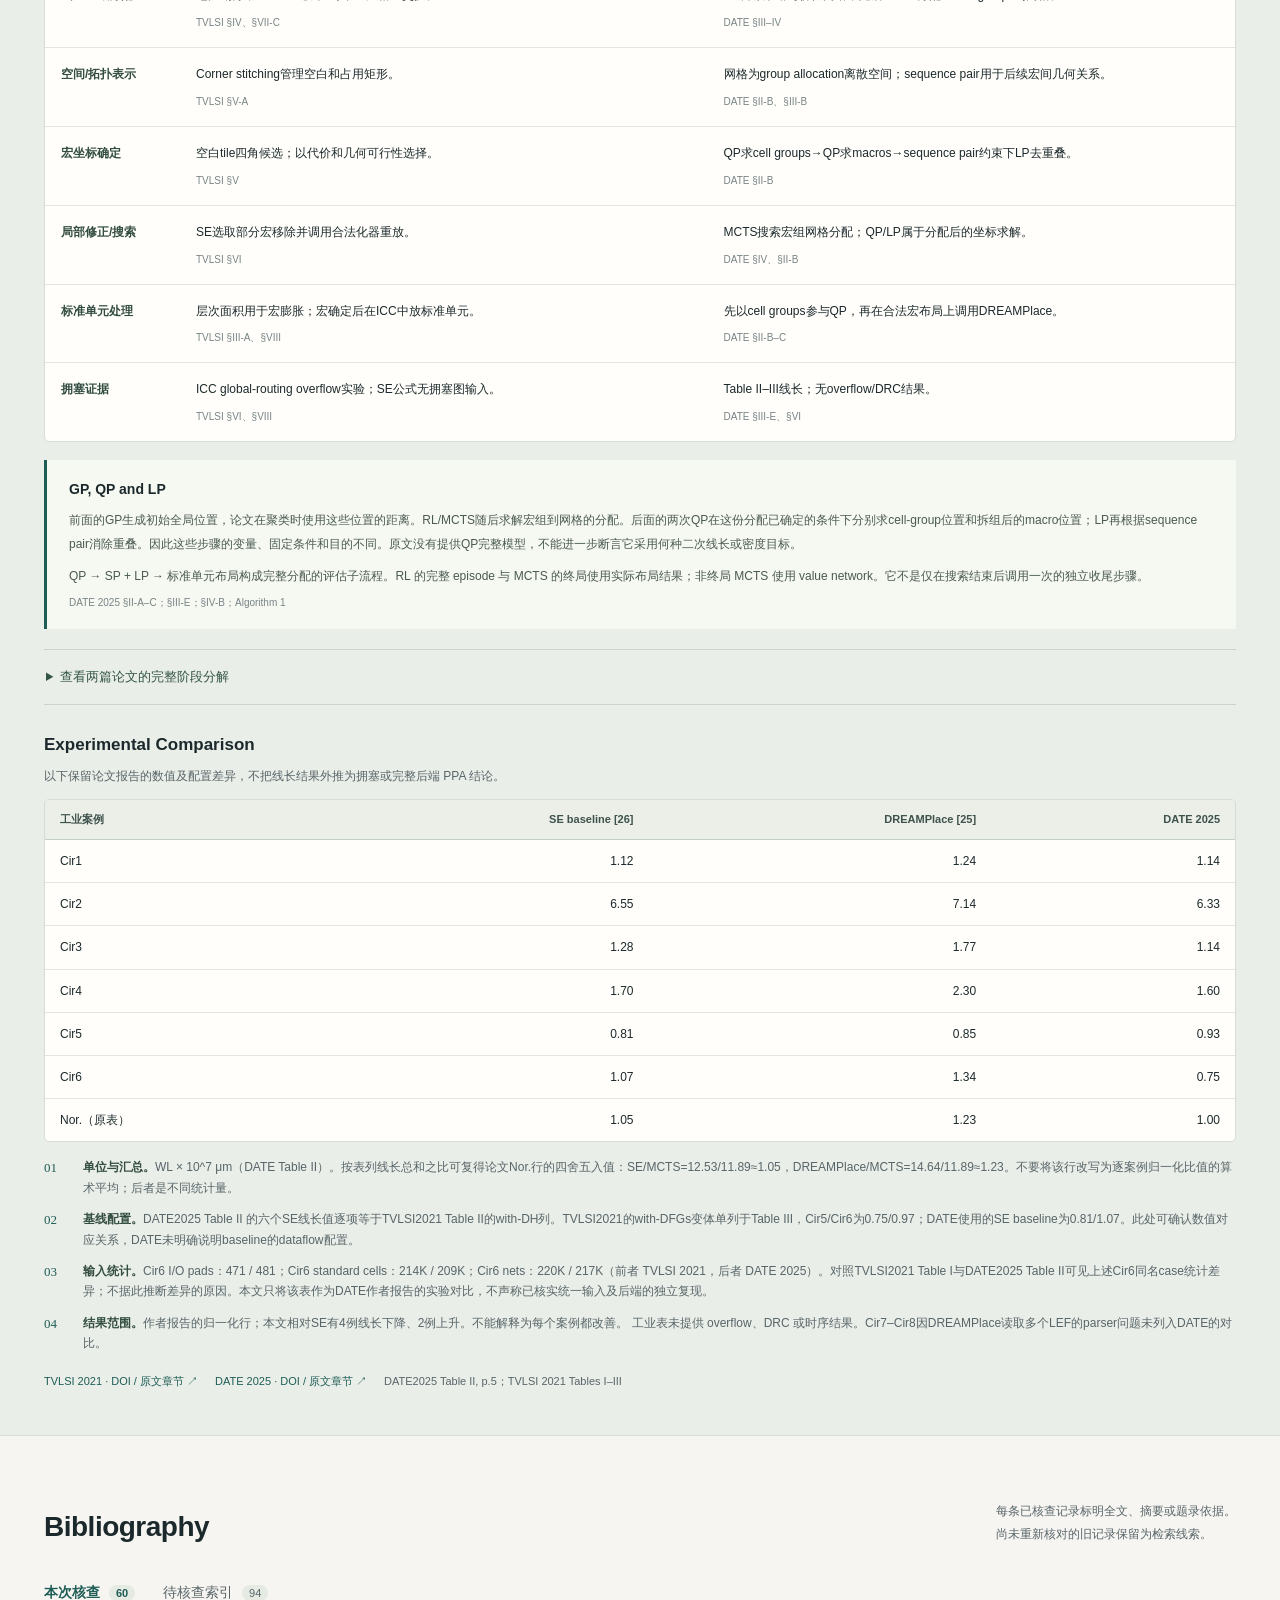
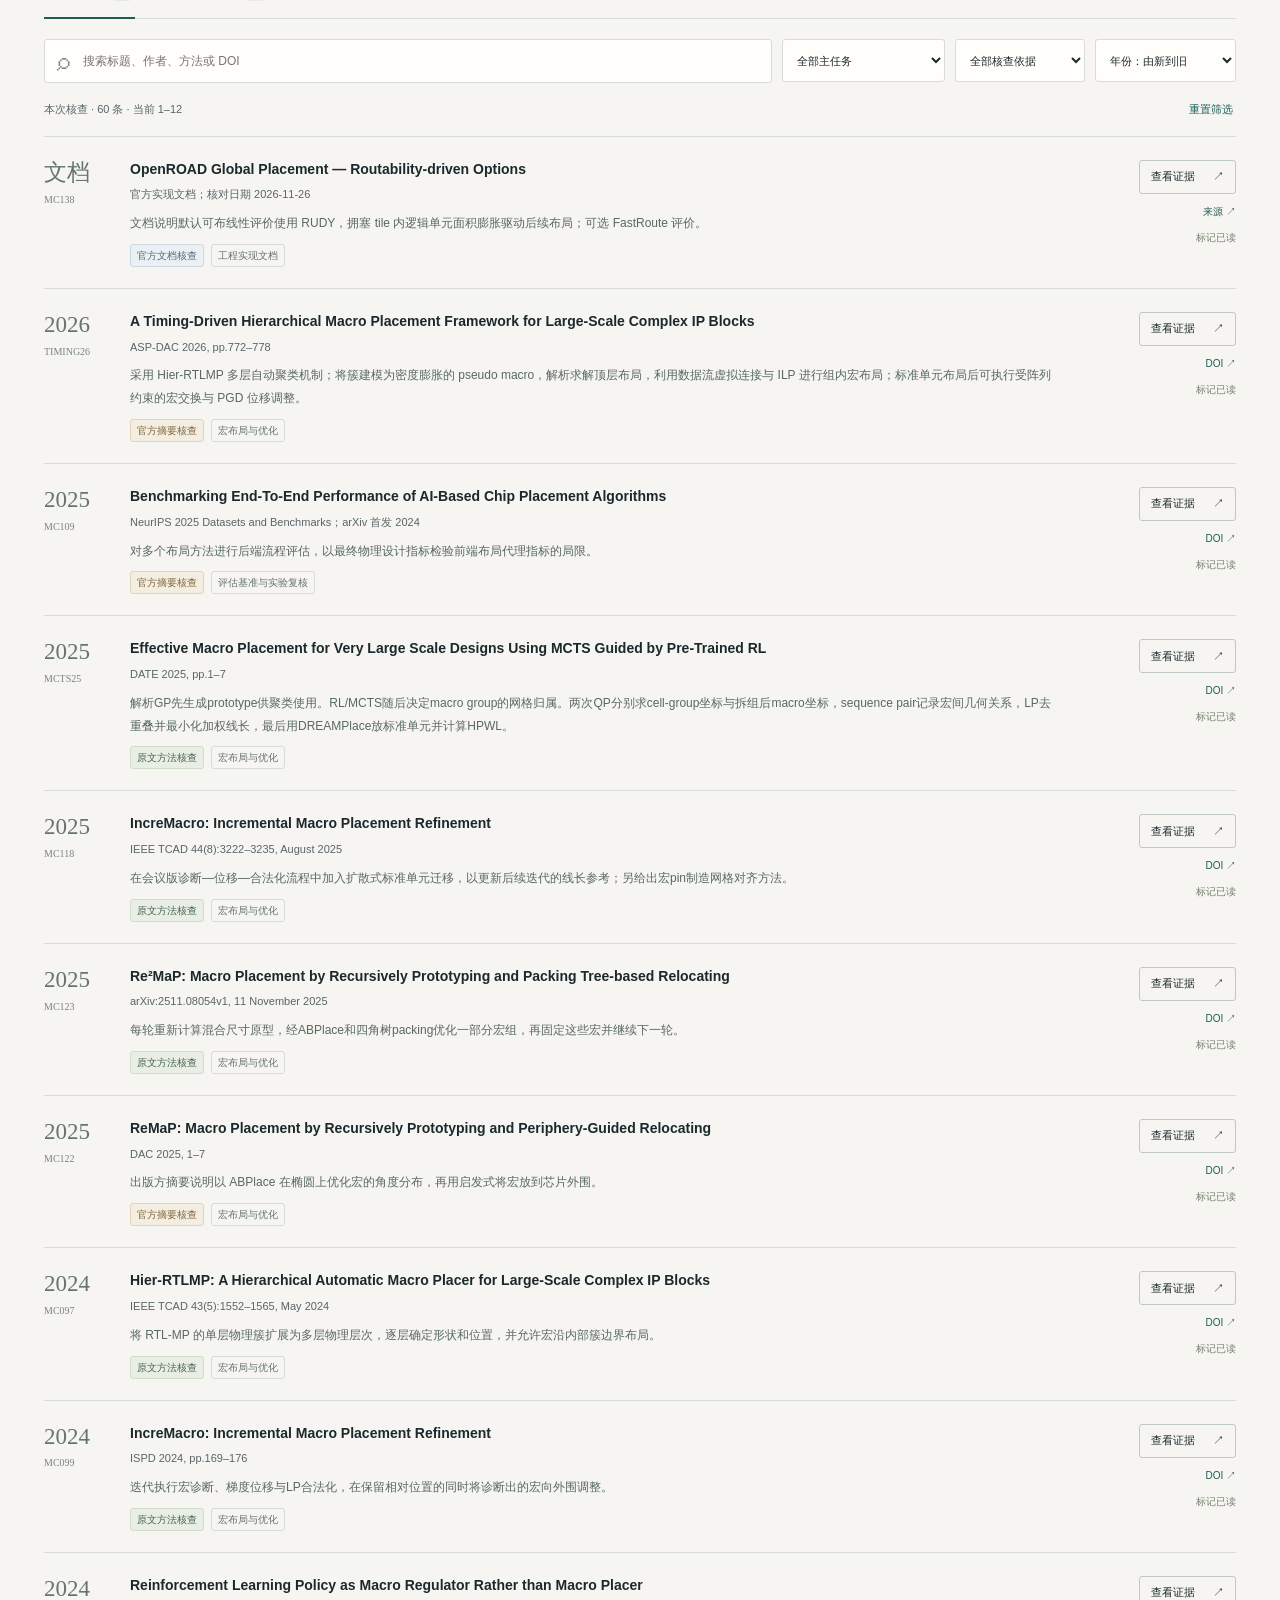
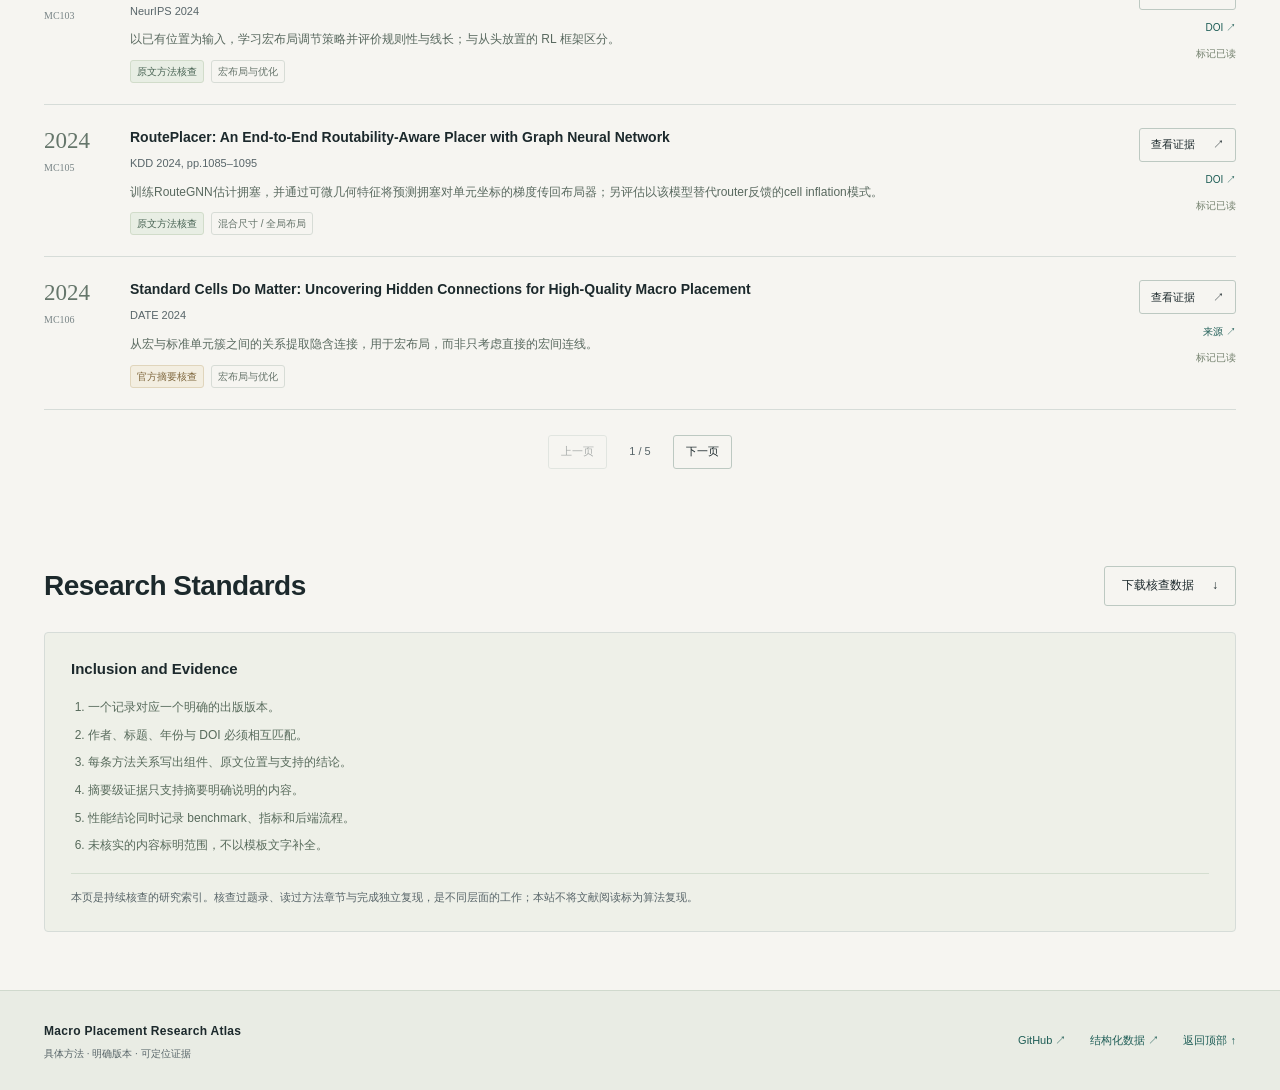
==== commit e4036e97: "Enable documented research links by default" ====
--- a/index.html
+++ b/index.html
@@ -91,7 +91,7 @@
   <section class="hero page-width" aria-labelledby="page-title">
     <div class="hero-main"><div class="eyebrow">PHYSICAL DESIGN / LITERATURE &amp; METHODS</div><div class="title-line"><h1 id="page-title">Macro Placement Research Atlas</h1><p class="title-disclaimer">内容难免存在疏漏，仅供闲暇阅读与参考。</p></div></div>
     <figure class="research-overview" aria-labelledby="overview-title">
-      <div class="overview-heading"><h2 id="overview-title">Research Overview</h2><label class="overview-toggle"><input type="checkbox" id="overview-evidence"> Documented links</label></div>
+      <div class="overview-heading"><h2 id="overview-title">Research Overview</h2><label class="overview-toggle"><input type="checkbox" id="overview-evidence" checked> Documented links</label></div>
       <div id="overview-map" class="overview-scroll" tabindex="0" role="region" aria-label="Modern macro placement research directions, 2019–2026"></div>
       <figcaption class="overview-caption"><span>彩色流线表示研究方向，非文献继承关系。开启 Documented links 可显示已有原文证据支持的方法采用与版本扩展关系。</span><span>选择论文节点查看详情 · 横向滚动查看完整图谱</span></figcaption>
     </figure>
